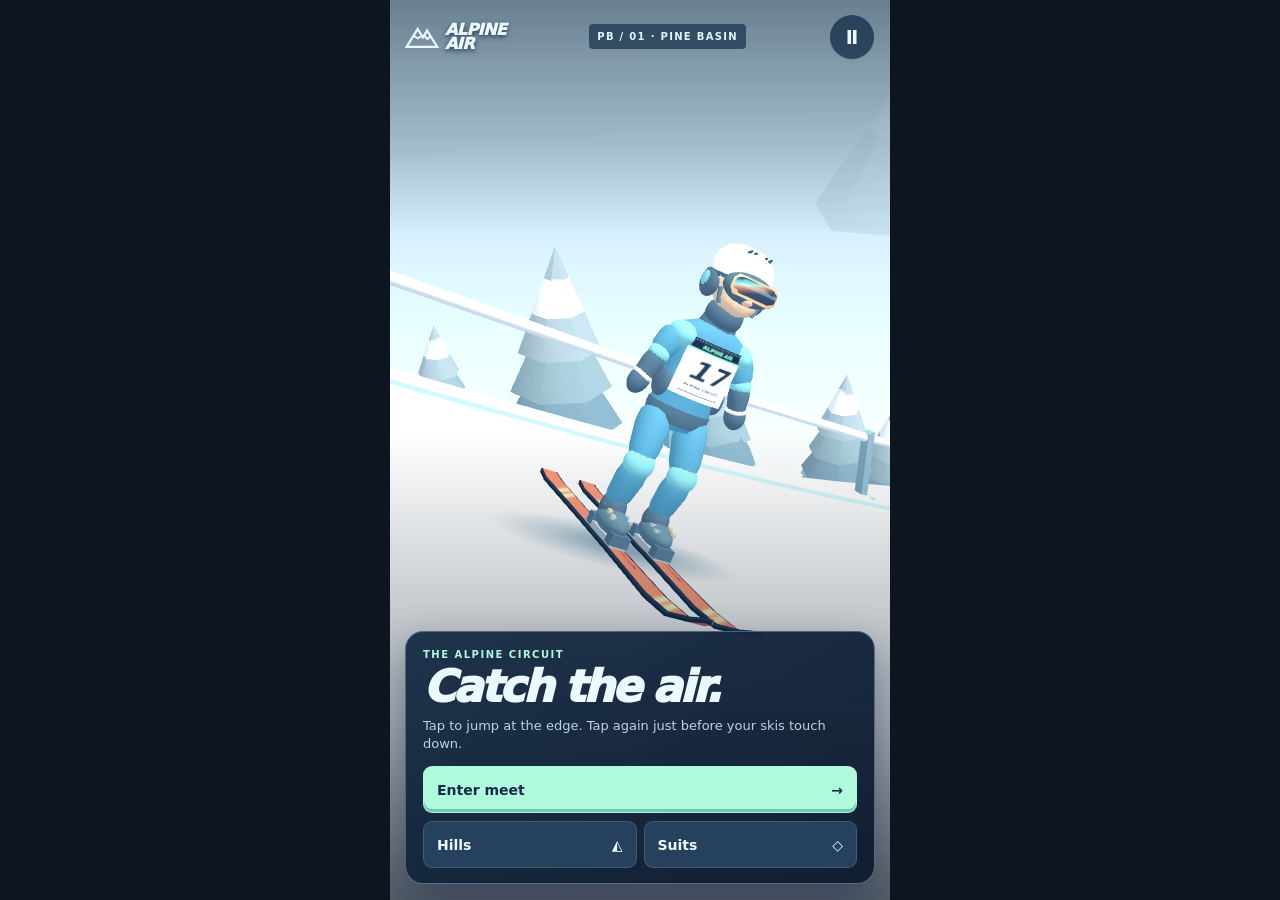
==== standalone.html @ c6e7fc0d "Refine skier mesh, grounded boot rig and powder effects" ====
<!doctype html>
<html lang="en"><head><meta charset="utf-8"><meta name="viewport" content="width=device-width,initial-scale=1,viewport-fit=cover"><meta name="theme-color" content="#101f32"><meta name="description" content="A pocket ski jumping tournament. Two taps, two jumps, three alpine hills."><title>Alpine Air</title><style>:root{color-scheme:dark;--ice:#ecfaff;--ink:#122640;--mint:#aff9dd;--sub:#a9c3d5;font:16px system-ui,sans-serif;background:#0c1520}*{box-sizing:border-box}[hidden]{display:none!important}html,body{margin:0;height:100%;overflow:hidden;overscroll-behavior:none}button{font:inherit;color:inherit;cursor:pointer;touch-action:manipulation;-webkit-tap-highlight-color:transparent}button:focus-visible{outline:2px solid #fff;outline-offset:3px}button:disabled{opacity:.48;cursor:default}#game{isolation:isolate;position:relative;height:100%;height:100dvh;max-width:500px;margin:auto;overflow:hidden;background:#adc9db;color:var(--ice);touch-action:none;--side:max(15px,env(safe-area-inset-left),env(safe-area-inset-right));--bottom:max(16px,env(safe-area-inset-bottom));--top:max(13px,env(safe-area-inset-top))}#stage,.vignette{position:absolute;inset:0}canvas{width:100%;height:100%;display:block}.vignette{background:linear-gradient(#10243782,transparent 26%,transparent 48%,#10243763 80%,#071526b0);pointer-events:none}header{position:absolute;z-index:3;top:var(--top);left:var(--side);right:var(--side);height:47px;display:flex;align-items:center;justify-content:space-between;gap:8px}.brand{display:flex;gap:6px;align-items:center;text-shadow:0 2px 5px #233d5a;font-weight:950;font-style:italic;line-height:.86;letter-spacing:-.035em}.brand svg{width:34px}.meet{font-size:10px;letter-spacing:.13em;text-transform:uppercase;font-weight:850;border-radius:4px;padding:7px 8px;background:#112944a9;color:#e0f4ff;white-space:nowrap}.round{border:1px solid #effaff60;background:#18324dcd;border-radius:100%;height:46px;width:46px;flex:none;font-size:19px;font-weight:850}
.panel{position:absolute;bottom:var(--bottom);left:var(--side);right:var(--side);z-index:2;background:linear-gradient(150deg,#182e48f5,#101d31fa);border:1px solid #c5ecff54;border-radius:18px;padding:17px 17px 15px;box-shadow:0 16px 42px #0b132b63;max-height:calc(100% - 75px);overflow:auto;overscroll-behavior:contain;touch-action:pan-y}.panel:empty{display:none}.panel small,.coach small,#hud small{display:block;font-size:10px;letter-spacing:.15em;font-weight:900;color:var(--mint);text-transform:uppercase}.panel h1,.panel h2{font-size:clamp(26px,8.3vw,44px);line-height:.95;letter-spacing:-.055em;font-weight:950;font-style:italic;margin:6px 0 9px}.panel p{font-size:13px;line-height:1.4;color:#bed3e4;margin:7px 0 13px}.primary,.secondary,.choice{display:flex;align-items:center;justify-content:space-between;gap:8px;width:100%;padding:0 13px;min-height:47px;border-radius:9px;font-size:14px;font-weight:900;border:1px solid transparent}.primary{background:var(--mint);color:#142b43;box-shadow:inset 0 -3px #73c8b1}.secondary,.choice{background:#26415d;color:#eefaff;border-color:#d9f6ff26}.row{display:flex;gap:7px;margin-top:8px}.row>*{flex:1}.choice{margin-top:6px}.muted{color:#b6cddb;font-size:11px;font-weight:750}.scores{display:grid;gap:5px;margin:9px 0 11px}.score{display:grid;grid-template-columns:1fr 1fr auto;align-items:center;gap:6px;padding:7px 9px;border-radius:7px;background:#263d55;font-size:12px}.score b:last-child{color:var(--mint);font-variant-numeric:tabular-nums}.score strong{font-size:14px}.medal{position:absolute;right:18px;top:16px;font-size:29px;color:#ffe39b}.panel .reward{font-size:11px;margin:7px 0 0}
#hud{position:absolute;z-index:1;left:var(--side);right:var(--side);top:calc(var(--top) + 57px);display:flex;justify-content:space-between;text-shadow:0 1px 4px #192e42}.wind{text-align:right}#hud strong{font-size:34px;line-height:1;letter-spacing:-.08em;font-style:italic}#hud sub{font-size:13px;vertical-align:baseline}#controls{position:absolute;bottom:var(--bottom);left:var(--side);right:var(--side);display:flex;align-items:end;gap:12px;z-index:2}.coach{flex:1;min-width:0;background:#132943ed;border:1px solid #b4e9ff57;border-radius:12px;padding:11px 10px;box-shadow:0 5px 25px #10203a55}.coach b{display:block;font-size:13px;margin:4px 0 9px}.track{position:relative;background:#6d8496;height:8px;border-radius:8px}.track #zone{position:absolute;top:0;bottom:0;background:#8bf5c9;border-radius:6px}.track i{height:14px;width:4px;position:absolute;top:-3px;background:white;border-radius:4px;box-shadow:0 1px 4px #0b2035;transform:translateX(-50%)}#tap{display:grid;justify-items:center;align-content:center;width:87px;height:87px;border-radius:50%;border:2px solid #e4fff5;background:#a9f7dc;color:#142b43;box-shadow:0 0 0 5px #12284280,inset 0 -5px #6abfae,0 8px 16px #14234350;font-size:11px;font-weight:950;letter-spacing:.1em;flex:none}#tap svg{width:29px;height:29px}#tap.landing svg{transform:rotate(180deg)}#tap:active{transform:scale(.94)}#tap.hot{box-shadow:0 0 0 6px #b9ffe173,0 0 20px #c2ffe9,inset 0 -5px #6abfae}#toast{position:absolute;top:26%;left:50%;transform:translateX(-50%);white-space:nowrap;z-index:2;padding:8px 13px;border-radius:5px;background:#142944;color:#f3fff8;border-left:4px solid var(--mint);font-size:12px;font-weight:950;letter-spacing:.1em;pointer-events:none;box-shadow:0 6px 16px #19324d58}#toast:empty{display:none}.rotate{display:none}.rotate strong{font-size:17px}
@media(max-width:350px),(max-height:650px){.panel{padding:12px}.panel p{margin:6px 0 9px}.panel h1,.panel h2{font-size:30px}.primary,.secondary,.choice{min-height:44px}#tap{width:72px;height:72px}.coach{padding:8px}.coach b{margin:3px 0 6px}}@media(orientation:landscape) and (max-height:540px){.rotate{display:grid;place-content:center;text-align:center;position:absolute;inset:0;z-index:6;background:#132944;font-size:38px}}
header .meet{min-width:0;overflow:hidden;text-overflow:ellipsis}
@media(max-width:360px){header{gap:6px}.brand{font-size:14px;gap:4px}.brand svg{width:28px}.meet{font-size:9px;letter-spacing:.055em;padding:7px 6px}}
</style></head>
<body><main id="game" aria-label="Alpine Air">
<div id="stage" aria-hidden="true"></div><div class="vignette"></div>
<header><div class="brand"><svg viewBox="0 0 40 32" aria-hidden="true"><path d="M2 28 15 7l6 10 5-8 12 19H2Z" fill="none" stroke="currentColor" stroke-width="2.6"/><path d="m10 15 5 3 5-3m3 0 3 4 4-3" fill="none" stroke="currentColor" stroke-width="2.3"/></svg><span>ALPINE<br>AIR</span></div><div class="meet" id="meet"></div><button class="round" id="menu" aria-label="Open menu">Ⅱ</button></header>
<div id="hud" hidden><div><small id="jump"></small><strong id="meters">0 <sub>m</sub></strong></div><div class="wind"><small>CROSSWIND</small><b id="wind"></b></div></div>
<div id="toast" aria-live="polite"></div>
<section class="panel" id="panel" aria-live="polite"></section>
<div id="controls" hidden><div class="coach"><small id="step">01 / TAKEOFF</small><b id="hint">Watch the stripe.</b><div class="track"><div id="zone"></div><i id="needle"></i></div></div><button id="tap" aria-label="Take off"><svg viewBox="0 0 32 32" aria-hidden="true"><path d="m7 21 9-10 9 10M16 11v14" fill="none" stroke="currentColor" stroke-width="2.6" stroke-linecap="round" stroke-linejoin="round"/></svg><span>JUMP</span></button></div>
<div class="rotate">↻<br><strong>Turn your phone upright</strong></div>
</main><script>/**
 * @license
 * Copyright 2010-2022 Three.js Authors
 * SPDX-License-Identifier: MIT
 */
!function(t,e){"object"==typeof exports&&"undefined"!=typeof module?e(exports):"function"==typeof define&&define.amd?define(["exports"],e):e((t="undefined"!=typeof globalThis?globalThis:t||self).THREE={})}(this,(function(t){"use strict";const e="147",i=100,n=300,r=301,s=302,a=303,o=304,l=306,c=1e3,h=1001,u=1002,d=1003,p=1004,m=1005,f=1006,g=1007,v=1008,x=1009,_=1012,y=1014,M=1015,b=1016,S=1020,w=1023,T=1026,A=1027,E=33776,C=33777,L=33778,R=33779,P=35840,I=35841,D=35842,N=35843,O=37492,z=37496,U=37808,B=37809,F=37810,k=37811,G=37812,V=37813,H=37814,W=37815,j=37816,q=37817,X=37818,Y=37819,Z=37820,J=37821,K=36492,$=2300,Q=2301,tt=2302,et=2400,it=2401,nt=2402,rt=2500,st=2501,at=3e3,ot=3001,lt="srgb",ct="srgb-linear",ht=7680,ut=35044,dt="300 es",pt=1035;class mt{addEventListener(t,e){void 0===this._listeners&&(this._listeners={});const i=this._listeners;void 0===i[t]&&(i[t]=[]),-1===i[t].indexOf(e)&&i[t].push(e)}hasEventListener(t,e){if(void 0===this._listeners)return!1;const i=this._listeners;return void 0!==i[t]&&-1!==i[t].indexOf(e)}removeEventListener(t,e){if(void 0===this._listeners)return;const i=this._listeners[t];if(void 0!==i){const t=i.indexOf(e);-1!==t&&i.splice(t,1)}}dispatchEvent(t){if(void 0===this._listeners)return;const e=this._listeners[t.type];if(void 0!==e){t.target=this;const i=e.slice(0);for(let e=0,n=i.length;e<n;e++)i[e].call(this,t);t.target=null}}}const ft=["00","01","02","03","04","05","06","07","08","09","0a","0b","0c","0d","0e","0f","10","11","12","13","14","15","16","17","18","19","1a","1b","1c","1d","1e","1f","20","21","22","23","24","25","26","27","28","29","2a","2b","2c","2d","2e","2f","30","31","32","33","34","35","36","37","38","39","3a","3b","3c","3d","3e","3f","40","41","42","43","44","45","46","47","48","49","4a","4b","4c","4d","4e","4f","50","51","52","53","54","55","56","57","58","59","5a","5b","5c","5d","5e","5f","60","61","62","63","64","65","66","67","68","69","6a","6b","6c","6d","6e","6f","70","71","72","73","74","75","76","77","78","79","7a","7b","7c","7d","7e","7f","80","81","82","83","84","85","86","87","88","89","8a","8b","8c","8d","8e","8f","90","91","92","93","94","95","96","97","98","99","9a","9b","9c","9d","9e","9f","a0","a1","a2","a3","a4","a5","a6","a7","a8","a9","aa","ab","ac","ad","ae","af","b0","b1","b2","b3","b4","b5","b6","b7","b8","b9","ba","bb","bc","bd","be","bf","c0","c1","c2","c3","c4","c5","c6","c7","c8","c9","ca","cb","cc","cd","ce","cf","d0","d1","d2","d3","d4","d5","d6","d7","d8","d9","da","db","dc","dd","de","df","e0","e1","e2","e3","e4","e5","e6","e7","e8","e9","ea","eb","ec","ed","ee","ef","f0","f1","f2","f3","f4","f5","f6","f7","f8","f9","fa","fb","fc","fd","fe","ff"];let gt=1234567;const vt=Math.PI/180,xt=180/Math.PI;function _t(){const t=4294967295*Math.random()|0,e=4294967295*Math.random()|0,i=4294967295*Math.random()|0,n=4294967295*Math.random()|0;return(ft[255&t]+ft[t>>8&255]+ft[t>>16&255]+ft[t>>24&255]+"-"+ft[255&e]+ft[e>>8&255]+"-"+ft[e>>16&15|64]+ft[e>>24&255]+"-"+ft[63&i|128]+ft[i>>8&255]+"-"+ft[i>>16&255]+ft[i>>24&255]+ft[255&n]+ft[n>>8&255]+ft[n>>16&255]+ft[n>>24&255]).toLowerCase()}function yt(t,e,i){return Math.max(e,Math.min(i,t))}function Mt(t,e){return(t%e+e)%e}function bt(t,e,i){return(1-i)*t+i*e}function St(t){return 0==(t&t-1)&&0!==t}function wt(t){return Math.pow(2,Math.ceil(Math.log(t)/Math.LN2))}function Tt(t){return Math.pow(2,Math.floor(Math.log(t)/Math.LN2))}function At(t,e){switch(e.constructor){case Float32Array:return t;case Uint16Array:return t/65535;case Uint8Array:return t/255;case Int16Array:return Math.max(t/32767,-1);case Int8Array:return Math.max(t/127,-1);default:throw new Error("Invalid component type.")}}function Et(t,e){switch(e.constructor){case Float32Array:return t;case Uint16Array:return Math.round(65535*t);case Uint8Array:return Math.round(255*t);case Int16Array:return Math.round(32767*t);case Int8Array:return Math.round(127*t);default:throw new Error("Invalid component type.")}}var Ct=Object.freeze({__proto__:null,DEG2RAD:vt,RAD2DEG:xt,generateUUID:_t,clamp:yt,euclideanModulo:Mt,mapLinear:function(t,e,i,n,r){return n+(t-e)*(r-n)/(i-e)},inverseLerp:function(t,e,i){return t!==e?(i-t)/(e-t):0},lerp:bt,damp:function(t,e,i,n){return bt(t,e,1-Math.exp(-i*n))},pingpong:function(t,e=1){return e-Math.abs(Mt(t,2*e)-e)},smoothstep:function(t,e,i){return t<=e?0:t>=i?1:(t=(t-e)/(i-e))*t*(3-2*t)},smootherstep:function(t,e,i){return t<=e?0:t>=i?1:(t=(t-e)/(i-e))*t*t*(t*(6*t-15)+10)},randInt:function(t,e){return t+Math.floor(Math.random()*(e-t+1))},randFloat:function(t,e){return t+Math.random()*(e-t)},randFloatSpread:function(t){return t*(.5-Math.random())},seededRandom:function(t){void 0!==t&&(gt=t);let e=gt+=1831565813;return e=Math.imul(e^e>>>15,1|e),e^=e+Math.imul(e^e>>>7,61|e),((e^e>>>14)>>>0)/4294967296},degToRad:function(t){return t*vt},radToDeg:function(t){return t*xt},isPowerOfTwo:St,ceilPowerOfTwo:wt,floorPowerOfTwo:Tt,setQuaternionFromProperEuler:function(t,e,i,n,r){const s=Math.cos,a=Math.sin,o=s(i/2),l=a(i/2),c=s((e+n)/2),h=a((e+n)/2),u=s((e-n)/2),d=a((e-n)/2),p=s((n-e)/2),m=a((n-e)/2);switch(r){case"XYX":t.set(o*h,l*u,l*d,o*c);break;case"YZY":t.set(l*d,o*h,l*u,o*c);break;case"ZXZ":t.set(l*u,l*d,o*h,o*c);break;case"XZX":t.set(o*h,l*m,l*p,o*c);break;case"YXY":t.set(l*p,o*h,l*m,o*c);break;case"ZYZ":t.set(l*m,l*p,o*h,o*c);break;default:console.warn("THREE.MathUtils: .setQuaternionFromProperEuler() encountered an unknown order: "+r)}},normalize:Et,denormalize:At});class Lt{constructor(t=0,e=0){Lt.prototype.isVector2=!0,this.x=t,this.y=e}get width(){return this.x}set width(t){this.x=t}get height(){return this.y}set height(t){this.y=t}set(t,e){return this.x=t,this.y=e,this}setScalar(t){return this.x=t,this.y=t,this}setX(t){return this.x=t,this}setY(t){return this.y=t,this}setComponent(t,e){switch(t){case 0:this.x=e;break;case 1:this.y=e;break;default:throw new Error("index is out of range: "+t)}return this}getComponent(t){switch(t){case 0:return this.x;case 1:return this.y;default:throw new Error("index is out of range: "+t)}}clone(){return new this.constructor(this.x,this.y)}copy(t){return this.x=t.x,this.y=t.y,this}add(t){return this.x+=t.x,this.y+=t.y,this}addScalar(t){return this.x+=t,this.y+=t,this}addVectors(t,e){return this.x=t.x+e.x,this.y=t.y+e.y,this}addScaledVector(t,e){return this.x+=t.x*e,this.y+=t.y*e,this}sub(t){return this.x-=t.x,this.y-=t.y,this}subScalar(t){return this.x-=t,this.y-=t,this}subVectors(t,e){return this.x=t.x-e.x,this.y=t.y-e.y,this}multiply(t){return this.x*=t.x,this.y*=t.y,this}multiplyScalar(t){return this.x*=t,this.y*=t,this}divide(t){return this.x/=t.x,this.y/=t.y,this}divideScalar(t){return this.multiplyScalar(1/t)}applyMatrix3(t){const e=this.x,i=this.y,n=t.elements;return this.x=n[0]*e+n[3]*i+n[6],this.y=n[1]*e+n[4]*i+n[7],this}min(t){return this.x=Math.min(this.x,t.x),this.y=Math.min(this.y,t.y),this}max(t){return this.x=Math.max(this.x,t.x),this.y=Math.max(this.y,t.y),this}clamp(t,e){return this.x=Math.max(t.x,Math.min(e.x,this.x)),this.y=Math.max(t.y,Math.min(e.y,this.y)),this}clampScalar(t,e){return this.x=Math.max(t,Math.min(e,this.x)),this.y=Math.max(t,Math.min(e,this.y)),this}clampLength(t,e){const i=this.length();return this.divideScalar(i||1).multiplyScalar(Math.max(t,Math.min(e,i)))}floor(){return this.x=Math.floor(this.x),this.y=Math.floor(this.y),this}ceil(){return this.x=Math.ceil(this.x),this.y=Math.ceil(this.y),this}round(){return this.x=Math.round(this.x),this.y=Math.round(this.y),this}roundToZero(){return this.x=this.x<0?Math.ceil(this.x):Math.floor(this.x),this.y=this.y<0?Math.ceil(this.y):Math.floor(this.y),this}negate(){return this.x=-this.x,this.y=-this.y,this}dot(t){return this.x*t.x+this.y*t.y}cross(t){return this.x*t.y-this.y*t.x}lengthSq(){return this.x*this.x+this.y*this.y}length(){return Math.sqrt(this.x*this.x+this.y*this.y)}manhattanLength(){return Math.abs(this.x)+Math.abs(this.y)}normalize(){return this.divideScalar(this.length()||1)}angle(){return Math.atan2(-this.y,-this.x)+Math.PI}distanceTo(t){return Math.sqrt(this.distanceToSquared(t))}distanceToSquared(t){const e=this.x-t.x,i=this.y-t.y;return e*e+i*i}manhattanDistanceTo(t){return Math.abs(this.x-t.x)+Math.abs(this.y-t.y)}setLength(t){return this.normalize().multiplyScalar(t)}lerp(t,e){return this.x+=(t.x-this.x)*e,this.y+=(t.y-this.y)*e,this}lerpVectors(t,e,i){return this.x=t.x+(e.x-t.x)*i,this.y=t.y+(e.y-t.y)*i,this}equals(t){return t.x===this.x&&t.y===this.y}fromArray(t,e=0){return this.x=t[e],this.y=t[e+1],this}toArray(t=[],e=0){return t[e]=this.x,t[e+1]=this.y,t}fromBufferAttribute(t,e){return this.x=t.getX(e),this.y=t.getY(e),this}rotateAround(t,e){const i=Math.cos(e),n=Math.sin(e),r=this.x-t.x,s=this.y-t.y;return this.x=r*i-s*n+t.x,this.y=r*n+s*i+t.y,this}random(){return this.x=Math.random(),this.y=Math.random(),this}*[Symbol.iterator](){yield this.x,yield this.y}}class Rt{constructor(){Rt.prototype.isMatrix3=!0,this.elements=[1,0,0,0,1,0,0,0,1]}set(t,e,i,n,r,s,a,o,l){const c=this.elements;return c[0]=t,c[1]=n,c[2]=a,c[3]=e,c[4]=r,c[5]=o,c[6]=i,c[7]=s,c[8]=l,this}identity(){return this.set(1,0,0,0,1,0,0,0,1),this}copy(t){const e=this.elements,i=t.elements;return e[0]=i[0],e[1]=i[1],e[2]=i[2],e[3]=i[3],e[4]=i[4],e[5]=i[5],e[6]=i[6],e[7]=i[7],e[8]=i[8],this}extractBasis(t,e,i){return t.setFromMatrix3Column(this,0),e.setFromMatrix3Column(this,1),i.setFromMatrix3Column(this,2),this}setFromMatrix4(t){const e=t.elements;return this.set(e[0],e[4],e[8],e[1],e[5],e[9],e[2],e[6],e[10]),this}multiply(t){return this.multiplyMatrices(this,t)}premultiply(t){return this.multiplyMatrices(t,this)}multiplyMatrices(t,e){const i=t.elements,n=e.elements,r=this.elements,s=i[0],a=i[3],o=i[6],l=i[1],c=i[4],h=i[7],u=i[2],d=i[5],p=i[8],m=n[0],f=n[3],g=n[6],v=n[1],x=n[4],_=n[7],y=n[2],M=n[5],b=n[8];return r[0]=s*m+a*v+o*y,r[3]=s*f+a*x+o*M,r[6]=s*g+a*_+o*b,r[1]=l*m+c*v+h*y,r[4]=l*f+c*x+h*M,r[7]=l*g+c*_+h*b,r[2]=u*m+d*v+p*y,r[5]=u*f+d*x+p*M,r[8]=u*g+d*_+p*b,this}multiplyScalar(t){const e=this.elements;return e[0]*=t,e[3]*=t,e[6]*=t,e[1]*=t,e[4]*=t,e[7]*=t,e[2]*=t,e[5]*=t,e[8]*=t,this}determinant(){const t=this.elements,e=t[0],i=t[1],n=t[2],r=t[3],s=t[4],a=t[5],o=t[6],l=t[7],c=t[8];return e*s*c-e*a*l-i*r*c+i*a*o+n*r*l-n*s*o}invert(){const t=this.elements,e=t[0],i=t[1],n=t[2],r=t[3],s=t[4],a=t[5],o=t[6],l=t[7],c=t[8],h=c*s-a*l,u=a*o-c*r,d=l*r-s*o,p=e*h+i*u+n*d;if(0===p)return this.set(0,0,0,0,0,0,0,0,0);const m=1/p;return t[0]=h*m,t[1]=(n*l-c*i)*m,t[2]=(a*i-n*s)*m,t[3]=u*m,t[4]=(c*e-n*o)*m,t[5]=(n*r-a*e)*m,t[6]=d*m,t[7]=(i*o-l*e)*m,t[8]=(s*e-i*r)*m,this}transpose(){let t;const e=this.elements;return t=e[1],e[1]=e[3],e[3]=t,t=e[2],e[2]=e[6],e[6]=t,t=e[5],e[5]=e[7],e[7]=t,this}getNormalMatrix(t){return this.setFromMatrix4(t).invert().transpose()}transposeIntoArray(t){const e=this.elements;return t[0]=e[0],t[1]=e[3],t[2]=e[6],t[3]=e[1],t[4]=e[4],t[5]=e[7],t[6]=e[2],t[7]=e[5],t[8]=e[8],this}setUvTransform(t,e,i,n,r,s,a){const o=Math.cos(r),l=Math.sin(r);return this.set(i*o,i*l,-i*(o*s+l*a)+s+t,-n*l,n*o,-n*(-l*s+o*a)+a+e,0,0,1),this}scale(t,e){return this.premultiply(Pt.makeScale(t,e)),this}rotate(t){return this.premultiply(Pt.makeRotation(-t)),this}translate(t,e){return this.premultiply(Pt.makeTranslation(t,e)),this}makeTranslation(t,e){return this.set(1,0,t,0,1,e,0,0,1),this}makeRotation(t){const e=Math.cos(t),i=Math.sin(t);return this.set(e,-i,0,i,e,0,0,0,1),this}makeScale(t,e){return this.set(t,0,0,0,e,0,0,0,1),this}equals(t){const e=this.elements,i=t.elements;for(let t=0;t<9;t++)if(e[t]!==i[t])return!1;return!0}fromArray(t,e=0){for(let i=0;i<9;i++)this.elements[i]=t[i+e];return this}toArray(t=[],e=0){const i=this.elements;return t[e]=i[0],t[e+1]=i[1],t[e+2]=i[2],t[e+3]=i[3],t[e+4]=i[4],t[e+5]=i[5],t[e+6]=i[6],t[e+7]=i[7],t[e+8]=i[8],t}clone(){return(new this.constructor).fromArray(this.elements)}}const Pt=new Rt;function It(t){for(let e=t.length-1;e>=0;--e)if(t[e]>=65535)return!0;return!1}const Dt={Int8Array:Int8Array,Uint8Array:Uint8Array,Uint8ClampedArray:Uint8ClampedArray,Int16Array:Int16Array,Uint16Array:Uint16Array,Int32Array:Int32Array,Uint32Array:Uint32Array,Float32Array:Float32Array,Float64Array:Float64Array};function Nt(t,e){return new Dt[t](e)}function Ot(t){return document.createElementNS("http://www.w3.org/1999/xhtml",t)}function zt(t){return t<.04045?.0773993808*t:Math.pow(.9478672986*t+.0521327014,2.4)}function Ut(t){return t<.0031308?12.92*t:1.055*Math.pow(t,.41666)-.055}const Bt={[lt]:{[ct]:zt},[ct]:{[lt]:Ut}},Ft={legacyMode:!0,get workingColorSpace(){return ct},set workingColorSpace(t){console.warn("THREE.ColorManagement: .workingColorSpace is readonly.")},convert:function(t,e,i){if(this.legacyMode||e===i||!e||!i)return t;if(Bt[e]&&void 0!==Bt[e][i]){const n=Bt[e][i];return t.r=n(t.r),t.g=n(t.g),t.b=n(t.b),t}throw new Error("Unsupported color space conversion.")},fromWorkingColorSpace:function(t,e){return this.convert(t,this.workingColorSpace,e)},toWorkingColorSpace:function(t,e){return this.convert(t,e,this.workingColorSpace)}},kt={aliceblue:15792383,antiquewhite:16444375,aqua:65535,aquamarine:8388564,azure:15794175,beige:16119260,bisque:16770244,black:0,blanchedalmond:16772045,blue:255,blueviolet:9055202,brown:10824234,burlywood:14596231,cadetblue:6266528,chartreuse:8388352,chocolate:13789470,coral:16744272,cornflowerblue:6591981,cornsilk:16775388,crimson:14423100,cyan:65535,darkblue:139,darkcyan:35723,darkgoldenrod:12092939,darkgray:11119017,darkgreen:25600,darkgrey:11119017,darkkhaki:12433259,darkmagenta:9109643,darkolivegreen:5597999,darkorange:16747520,darkorchid:10040012,darkred:9109504,darksalmon:15308410,darkseagreen:9419919,darkslateblue:4734347,darkslategray:3100495,darkslategrey:3100495,darkturquoise:52945,darkviolet:9699539,deeppink:16716947,deepskyblue:49151,dimgray:6908265,dimgrey:6908265,dodgerblue:2003199,firebrick:11674146,floralwhite:16775920,forestgreen:2263842,fuchsia:16711935,gainsboro:14474460,ghostwhite:16316671,gold:16766720,goldenrod:14329120,gray:8421504,green:32768,greenyellow:11403055,grey:8421504,honeydew:15794160,hotpink:16738740,indianred:13458524,indigo:4915330,ivory:16777200,khaki:15787660,lavender:15132410,lavenderblush:16773365,lawngreen:8190976,lemonchiffon:16775885,lightblue:11393254,lightcoral:15761536,lightcyan:14745599,lightgoldenrodyellow:16448210,lightgray:13882323,lightgreen:9498256,lightgrey:13882323,lightpink:16758465,lightsalmon:16752762,lightseagreen:2142890,lightskyblue:8900346,lightslategray:7833753,lightslategrey:7833753,lightsteelblue:11584734,lightyellow:16777184,lime:65280,limegreen:3329330,linen:16445670,magenta:16711935,maroon:8388608,mediumaquamarine:6737322,mediumblue:205,mediumorchid:12211667,mediumpurple:9662683,mediumseagreen:3978097,mediumslateblue:8087790,mediumspringgreen:64154,mediumturquoise:4772300,mediumvioletred:13047173,midnightblue:1644912,mintcream:16121850,mistyrose:16770273,moccasin:16770229,navajowhite:16768685,navy:128,oldlace:16643558,olive:8421376,olivedrab:7048739,orange:16753920,orangered:16729344,orchid:14315734,palegoldenrod:15657130,palegreen:10025880,paleturquoise:11529966,palevioletred:14381203,papayawhip:16773077,peachpuff:16767673,peru:13468991,pink:16761035,plum:14524637,powderblue:11591910,purple:8388736,rebeccapurple:6697881,red:16711680,rosybrown:12357519,royalblue:4286945,saddlebrown:9127187,salmon:16416882,sandybrown:16032864,seagreen:3050327,seashell:16774638,sienna:10506797,silver:12632256,skyblue:8900331,slateblue:6970061,slategray:7372944,slategrey:7372944,snow:16775930,springgreen:65407,steelblue:4620980,tan:13808780,teal:32896,thistle:14204888,tomato:16737095,turquoise:4251856,violet:15631086,wheat:16113331,white:16777215,whitesmoke:16119285,yellow:16776960,yellowgreen:10145074},Gt={r:0,g:0,b:0},Vt={h:0,s:0,l:0},Ht={h:0,s:0,l:0};function Wt(t,e,i){return i<0&&(i+=1),i>1&&(i-=1),i<1/6?t+6*(e-t)*i:i<.5?e:i<2/3?t+6*(e-t)*(2/3-i):t}function jt(t,e){return e.r=t.r,e.g=t.g,e.b=t.b,e}class qt{constructor(t,e,i){return this.isColor=!0,this.r=1,this.g=1,this.b=1,void 0===e&&void 0===i?this.set(t):this.setRGB(t,e,i)}set(t){return t&&t.isColor?this.copy(t):"number"==typeof t?this.setHex(t):"string"==typeof t&&this.setStyle(t),this}setScalar(t){return this.r=t,this.g=t,this.b=t,this}setHex(t,e="srgb"){return t=Math.floor(t),this.r=(t>>16&255)/255,this.g=(t>>8&255)/255,this.b=(255&t)/255,Ft.toWorkingColorSpace(this,e),this}setRGB(t,e,i,n=Ft.workingColorSpace){return this.r=t,this.g=e,this.b=i,Ft.toWorkingColorSpace(this,n),this}setHSL(t,e,i,n=Ft.workingColorSpace){if(t=Mt(t,1),e=yt(e,0,1),i=yt(i,0,1),0===e)this.r=this.g=this.b=i;else{const n=i<=.5?i*(1+e):i+e-i*e,r=2*i-n;this.r=Wt(r,n,t+1/3),this.g=Wt(r,n,t),this.b=Wt(r,n,t-1/3)}return Ft.toWorkingColorSpace(this,n),this}setStyle(t,e="srgb"){function i(e){void 0!==e&&parseFloat(e)<1&&console.warn("THREE.Color: Alpha component of "+t+" will be ignored.")}let n;if(n=/^((?:rgb|hsl)a?)\(([^\)]*)\)/.exec(t)){let t;const r=n[1],s=n[2];switch(r){case"rgb":case"rgba":if(t=/^\s*(\d+)\s*,\s*(\d+)\s*,\s*(\d+)\s*(?:,\s*(\d*\.?\d+)\s*)?$/.exec(s))return this.r=Math.min(255,parseInt(t[1],10))/255,this.g=Math.min(255,parseInt(t[2],10))/255,this.b=Math.min(255,parseInt(t[3],10))/255,Ft.toWorkingColorSpace(this,e),i(t[4]),this;if(t=/^\s*(\d+)\%\s*,\s*(\d+)\%\s*,\s*(\d+)\%\s*(?:,\s*(\d*\.?\d+)\s*)?$/.exec(s))return this.r=Math.min(100,parseInt(t[1],10))/100,this.g=Math.min(100,parseInt(t[2],10))/100,this.b=Math.min(100,parseInt(t[3],10))/100,Ft.toWorkingColorSpace(this,e),i(t[4]),this;break;case"hsl":case"hsla":if(t=/^\s*(\d*\.?\d+)\s*,\s*(\d*\.?\d+)\%\s*,\s*(\d*\.?\d+)\%\s*(?:,\s*(\d*\.?\d+)\s*)?$/.exec(s)){const n=parseFloat(t[1])/360,r=parseFloat(t[2])/100,s=parseFloat(t[3])/100;return i(t[4]),this.setHSL(n,r,s,e)}}}else if(n=/^\#([A-Fa-f\d]+)$/.exec(t)){const t=n[1],i=t.length;if(3===i)return this.r=parseInt(t.charAt(0)+t.charAt(0),16)/255,this.g=parseInt(t.charAt(1)+t.charAt(1),16)/255,this.b=parseInt(t.charAt(2)+t.charAt(2),16)/255,Ft.toWorkingColorSpace(this,e),this;if(6===i)return this.r=parseInt(t.charAt(0)+t.charAt(1),16)/255,this.g=parseInt(t.charAt(2)+t.charAt(3),16)/255,this.b=parseInt(t.charAt(4)+t.charAt(5),16)/255,Ft.toWorkingColorSpace(this,e),this}return t&&t.length>0?this.setColorName(t,e):this}setColorName(t,e="srgb"){const i=kt[t.toLowerCase()];return void 0!==i?this.setHex(i,e):console.warn("THREE.Color: Unknown color "+t),this}clone(){return new this.constructor(this.r,this.g,this.b)}copy(t){return this.r=t.r,this.g=t.g,this.b=t.b,this}copySRGBToLinear(t){return this.r=zt(t.r),this.g=zt(t.g),this.b=zt(t.b),this}copyLinearToSRGB(t){return this.r=Ut(t.r),this.g=Ut(t.g),this.b=Ut(t.b),this}convertSRGBToLinear(){return this.copySRGBToLinear(this),this}convertLinearToSRGB(){return this.copyLinearToSRGB(this),this}getHex(t="srgb"){return Ft.fromWorkingColorSpace(jt(this,Gt),t),yt(255*Gt.r,0,255)<<16^yt(255*Gt.g,0,255)<<8^yt(255*Gt.b,0,255)<<0}getHexString(t="srgb"){return("000000"+this.getHex(t).toString(16)).slice(-6)}getHSL(t,e=Ft.workingColorSpace){Ft.fromWorkingColorSpace(jt(this,Gt),e);const i=Gt.r,n=Gt.g,r=Gt.b,s=Math.max(i,n,r),a=Math.min(i,n,r);let o,l;const c=(a+s)/2;if(a===s)o=0,l=0;else{const t=s-a;switch(l=c<=.5?t/(s+a):t/(2-s-a),s){case i:o=(n-r)/t+(n<r?6:0);break;case n:o=(r-i)/t+2;break;case r:o=(i-n)/t+4}o/=6}return t.h=o,t.s=l,t.l=c,t}getRGB(t,e=Ft.workingColorSpace){return Ft.fromWorkingColorSpace(jt(this,Gt),e),t.r=Gt.r,t.g=Gt.g,t.b=Gt.b,t}getStyle(t="srgb"){return Ft.fromWorkingColorSpace(jt(this,Gt),t),t!==lt?`color(${t} ${Gt.r} ${Gt.g} ${Gt.b})`:`rgb(${255*Gt.r|0},${255*Gt.g|0},${255*Gt.b|0})`}offsetHSL(t,e,i){return this.getHSL(Vt),Vt.h+=t,Vt.s+=e,Vt.l+=i,this.setHSL(Vt.h,Vt.s,Vt.l),this}add(t){return this.r+=t.r,this.g+=t.g,this.b+=t.b,this}addColors(t,e){return this.r=t.r+e.r,this.g=t.g+e.g,this.b=t.b+e.b,this}addScalar(t){return this.r+=t,this.g+=t,this.b+=t,this}sub(t){return this.r=Math.max(0,this.r-t.r),this.g=Math.max(0,this.g-t.g),this.b=Math.max(0,this.b-t.b),this}multiply(t){return this.r*=t.r,this.g*=t.g,this.b*=t.b,this}multiplyScalar(t){return this.r*=t,this.g*=t,this.b*=t,this}lerp(t,e){return this.r+=(t.r-this.r)*e,this.g+=(t.g-this.g)*e,this.b+=(t.b-this.b)*e,this}lerpColors(t,e,i){return this.r=t.r+(e.r-t.r)*i,this.g=t.g+(e.g-t.g)*i,this.b=t.b+(e.b-t.b)*i,this}lerpHSL(t,e){this.getHSL(Vt),t.getHSL(Ht);const i=bt(Vt.h,Ht.h,e),n=bt(Vt.s,Ht.s,e),r=bt(Vt.l,Ht.l,e);return this.setHSL(i,n,r),this}equals(t){return t.r===this.r&&t.g===this.g&&t.b===this.b}fromArray(t,e=0){return this.r=t[e],this.g=t[e+1],this.b=t[e+2],this}toArray(t=[],e=0){return t[e]=this.r,t[e+1]=this.g,t[e+2]=this.b,t}fromBufferAttribute(t,e){return this.r=t.getX(e),this.g=t.getY(e),this.b=t.getZ(e),this}toJSON(){return this.getHex()}*[Symbol.iterator](){yield this.r,yield this.g,yield this.b}}let Xt;qt.NAMES=kt;class Yt{static getDataURL(t){if(/^data:/i.test(t.src))return t.src;if("undefined"==typeof HTMLCanvasElement)return t.src;let e;if(t instanceof HTMLCanvasElement)e=t;else{void 0===Xt&&(Xt=Ot("canvas")),Xt.width=t.width,Xt.height=t.height;const i=Xt.getContext("2d");t instanceof ImageData?i.putImageData(t,0,0):i.drawImage(t,0,0,t.width,t.height),e=Xt}return e.width>2048||e.height>2048?(console.warn("THREE.ImageUtils.getDataURL: Image converted to jpg for performance reasons",t),e.toDataURL("image/jpeg",.6)):e.toDataURL("image/png")}static sRGBToLinear(t){if("undefined"!=typeof HTMLImageElement&&t instanceof HTMLImageElement||"undefined"!=typeof HTMLCanvasElement&&t instanceof HTMLCanvasElement||"undefined"!=typeof ImageBitmap&&t instanceof ImageBitmap){const e=Ot("canvas");e.width=t.width,e.height=t.height;const i=e.getContext("2d");i.drawImage(t,0,0,t.width,t.height);const n=i.getImageData(0,0,t.width,t.height),r=n.data;for(let t=0;t<r.length;t++)r[t]=255*zt(r[t]/255);return i.putImageData(n,0,0),e}if(t.data){const e=t.data.slice(0);for(let t=0;t<e.length;t++)e instanceof Uint8Array||e instanceof Uint8ClampedArray?e[t]=Math.floor(255*zt(e[t]/255)):e[t]=zt(e[t]);return{data:e,width:t.width,height:t.height}}return console.warn("THREE.ImageUtils.sRGBToLinear(): Unsupported image type. No color space conversion applied."),t}}class Zt{constructor(t=null){this.isSource=!0,this.uuid=_t(),this.data=t,this.version=0}set needsUpdate(t){!0===t&&this.version++}toJSON(t){const e=void 0===t||"string"==typeof t;if(!e&&void 0!==t.images[this.uuid])return t.images[this.uuid];const i={uuid:this.uuid,url:""},n=this.data;if(null!==n){let t;if(Array.isArray(n)){t=[];for(let e=0,i=n.length;e<i;e++)n[e].isDataTexture?t.push(Jt(n[e].image)):t.push(Jt(n[e]))}else t=Jt(n);i.url=t}return e||(t.images[this.uuid]=i),i}}function Jt(t){return"undefined"!=typeof HTMLImageElement&&t instanceof HTMLImageElement||"undefined"!=typeof HTMLCanvasElement&&t instanceof HTMLCanvasElement||"undefined"!=typeof ImageBitmap&&t instanceof ImageBitmap?Yt.getDataURL(t):t.data?{data:Array.from(t.data),width:t.width,height:t.height,type:t.data.constructor.name}:(console.warn("THREE.Texture: Unable to serialize Texture."),{})}let Kt=0;class $t extends mt{constructor(t=$t.DEFAULT_IMAGE,e=$t.DEFAULT_MAPPING,i=1001,n=1001,r=1006,s=1008,a=1023,o=1009,l=$t.DEFAULT_ANISOTROPY,c=3e3){super(),this.isTexture=!0,Object.defineProperty(this,"id",{value:Kt++}),this.uuid=_t(),this.name="",this.source=new Zt(t),this.mipmaps=[],this.mapping=e,this.wrapS=i,this.wrapT=n,this.magFilter=r,this.minFilter=s,this.anisotropy=l,this.format=a,this.internalFormat=null,this.type=o,this.offset=new Lt(0,0),this.repeat=new Lt(1,1),this.center=new Lt(0,0),this.rotation=0,this.matrixAutoUpdate=!0,this.matrix=new Rt,this.generateMipmaps=!0,this.premultiplyAlpha=!1,this.flipY=!0,this.unpackAlignment=4,this.encoding=c,this.userData={},this.version=0,this.onUpdate=null,this.isRenderTargetTexture=!1,this.needsPMREMUpdate=!1}get image(){return this.source.data}set image(t){this.source.data=t}updateMatrix(){this.matrix.setUvTransform(this.offset.x,this.offset.y,this.repeat.x,this.repeat.y,this.rotation,this.center.x,this.center.y)}clone(){return(new this.constructor).copy(this)}copy(t){return this.name=t.name,this.source=t.source,this.mipmaps=t.mipmaps.slice(0),this.mapping=t.mapping,this.wrapS=t.wrapS,this.wrapT=t.wrapT,this.magFilter=t.magFilter,this.minFilter=t.minFilter,this.anisotropy=t.anisotropy,this.format=t.format,this.internalFormat=t.internalFormat,this.type=t.type,this.offset.copy(t.offset),this.repeat.copy(t.repeat),this.center.copy(t.center),this.rotation=t.rotation,this.matrixAutoUpdate=t.matrixAutoUpdate,this.matrix.copy(t.matrix),this.generateMipmaps=t.generateMipmaps,this.premultiplyAlpha=t.premultiplyAlpha,this.flipY=t.flipY,this.unpackAlignment=t.unpackAlignment,this.encoding=t.encoding,this.userData=JSON.parse(JSON.stringify(t.userData)),this.needsUpdate=!0,this}toJSON(t){const e=void 0===t||"string"==typeof t;if(!e&&void 0!==t.textures[this.uuid])return t.textures[this.uuid];const i={metadata:{version:4.5,type:"Texture",generator:"Texture.toJSON"},uuid:this.uuid,name:this.name,image:this.source.toJSON(t).uuid,mapping:this.mapping,repeat:[this.repeat.x,this.repeat.y],offset:[this.offset.x,this.offset.y],center:[this.center.x,this.center.y],rotation:this.rotation,wrap:[this.wrapS,this.wrapT],format:this.format,type:this.type,encoding:this.encoding,minFilter:this.minFilter,magFilter:this.magFilter,anisotropy:this.anisotropy,flipY:this.flipY,premultiplyAlpha:this.premultiplyAlpha,unpackAlignment:this.unpackAlignment};return"{}"!==JSON.stringify(this.userData)&&(i.userData=this.userData),e||(t.textures[this.uuid]=i),i}dispose(){this.dispatchEvent({type:"dispose"})}transformUv(t){if(this.mapping!==n)return t;if(t.applyMatrix3(this.matrix),t.x<0||t.x>1)switch(this.wrapS){case c:t.x=t.x-Math.floor(t.x);break;case h:t.x=t.x<0?0:1;break;case u:1===Math.abs(Math.floor(t.x)%2)?t.x=Math.ceil(t.x)-t.x:t.x=t.x-Math.floor(t.x)}if(t.y<0||t.y>1)switch(this.wrapT){case c:t.y=t.y-Math.floor(t.y);break;case h:t.y=t.y<0?0:1;break;case u:1===Math.abs(Math.floor(t.y)%2)?t.y=Math.ceil(t.y)-t.y:t.y=t.y-Math.floor(t.y)}return this.flipY&&(t.y=1-t.y),t}set needsUpdate(t){!0===t&&(this.version++,this.source.needsUpdate=!0)}}$t.DEFAULT_IMAGE=null,$t.DEFAULT_MAPPING=n,$t.DEFAULT_ANISOTROPY=1;class Qt{constructor(t=0,e=0,i=0,n=1){Qt.prototype.isVector4=!0,this.x=t,this.y=e,this.z=i,this.w=n}get width(){return this.z}set width(t){this.z=t}get height(){return this.w}set height(t){this.w=t}set(t,e,i,n){return this.x=t,this.y=e,this.z=i,this.w=n,this}setScalar(t){return this.x=t,this.y=t,this.z=t,this.w=t,this}setX(t){return this.x=t,this}setY(t){return this.y=t,this}setZ(t){return this.z=t,this}setW(t){return this.w=t,this}setComponent(t,e){switch(t){case 0:this.x=e;break;case 1:this.y=e;break;case 2:this.z=e;break;case 3:this.w=e;break;default:throw new Error("index is out of range: "+t)}return this}getComponent(t){switch(t){case 0:return this.x;case 1:return this.y;case 2:return this.z;case 3:return this.w;default:throw new Error("index is out of range: "+t)}}clone(){return new this.constructor(this.x,this.y,this.z,this.w)}copy(t){return this.x=t.x,this.y=t.y,this.z=t.z,this.w=void 0!==t.w?t.w:1,this}add(t){return this.x+=t.x,this.y+=t.y,this.z+=t.z,this.w+=t.w,this}addScalar(t){return this.x+=t,this.y+=t,this.z+=t,this.w+=t,this}addVectors(t,e){return this.x=t.x+e.x,this.y=t.y+e.y,this.z=t.z+e.z,this.w=t.w+e.w,this}addScaledVector(t,e){return this.x+=t.x*e,this.y+=t.y*e,this.z+=t.z*e,this.w+=t.w*e,this}sub(t){return this.x-=t.x,this.y-=t.y,this.z-=t.z,this.w-=t.w,this}subScalar(t){return this.x-=t,this.y-=t,this.z-=t,this.w-=t,this}subVectors(t,e){return this.x=t.x-e.x,this.y=t.y-e.y,this.z=t.z-e.z,this.w=t.w-e.w,this}multiply(t){return this.x*=t.x,this.y*=t.y,this.z*=t.z,this.w*=t.w,this}multiplyScalar(t){return this.x*=t,this.y*=t,this.z*=t,this.w*=t,this}applyMatrix4(t){const e=this.x,i=this.y,n=this.z,r=this.w,s=t.elements;return this.x=s[0]*e+s[4]*i+s[8]*n+s[12]*r,this.y=s[1]*e+s[5]*i+s[9]*n+s[13]*r,this.z=s[2]*e+s[6]*i+s[10]*n+s[14]*r,this.w=s[3]*e+s[7]*i+s[11]*n+s[15]*r,this}divideScalar(t){return this.multiplyScalar(1/t)}setAxisAngleFromQuaternion(t){this.w=2*Math.acos(t.w);const e=Math.sqrt(1-t.w*t.w);return e<1e-4?(this.x=1,this.y=0,this.z=0):(this.x=t.x/e,this.y=t.y/e,this.z=t.z/e),this}setAxisAngleFromRotationMatrix(t){let e,i,n,r;const s=.01,a=.1,o=t.elements,l=o[0],c=o[4],h=o[8],u=o[1],d=o[5],p=o[9],m=o[2],f=o[6],g=o[10];if(Math.abs(c-u)<s&&Math.abs(h-m)<s&&Math.abs(p-f)<s){if(Math.abs(c+u)<a&&Math.abs(h+m)<a&&Math.abs(p+f)<a&&Math.abs(l+d+g-3)<a)return this.set(1,0,0,0),this;e=Math.PI;const t=(l+1)/2,o=(d+1)/2,v=(g+1)/2,x=(c+u)/4,_=(h+m)/4,y=(p+f)/4;return t>o&&t>v?t<s?(i=0,n=.707106781,r=.707106781):(i=Math.sqrt(t),n=x/i,r=_/i):o>v?o<s?(i=.707106781,n=0,r=.707106781):(n=Math.sqrt(o),i=x/n,r=y/n):v<s?(i=.707106781,n=.707106781,r=0):(r=Math.sqrt(v),i=_/r,n=y/r),this.set(i,n,r,e),this}let v=Math.sqrt((f-p)*(f-p)+(h-m)*(h-m)+(u-c)*(u-c));return Math.abs(v)<.001&&(v=1),this.x=(f-p)/v,this.y=(h-m)/v,this.z=(u-c)/v,this.w=Math.acos((l+d+g-1)/2),this}min(t){return this.x=Math.min(this.x,t.x),this.y=Math.min(this.y,t.y),this.z=Math.min(this.z,t.z),this.w=Math.min(this.w,t.w),this}max(t){return this.x=Math.max(this.x,t.x),this.y=Math.max(this.y,t.y),this.z=Math.max(this.z,t.z),this.w=Math.max(this.w,t.w),this}clamp(t,e){return this.x=Math.max(t.x,Math.min(e.x,this.x)),this.y=Math.max(t.y,Math.min(e.y,this.y)),this.z=Math.max(t.z,Math.min(e.z,this.z)),this.w=Math.max(t.w,Math.min(e.w,this.w)),this}clampScalar(t,e){return this.x=Math.max(t,Math.min(e,this.x)),this.y=Math.max(t,Math.min(e,this.y)),this.z=Math.max(t,Math.min(e,this.z)),this.w=Math.max(t,Math.min(e,this.w)),this}clampLength(t,e){const i=this.length();return this.divideScalar(i||1).multiplyScalar(Math.max(t,Math.min(e,i)))}floor(){return this.x=Math.floor(this.x),this.y=Math.floor(this.y),this.z=Math.floor(this.z),this.w=Math.floor(this.w),this}ceil(){return this.x=Math.ceil(this.x),this.y=Math.ceil(this.y),this.z=Math.ceil(this.z),this.w=Math.ceil(this.w),this}round(){return this.x=Math.round(this.x),this.y=Math.round(this.y),this.z=Math.round(this.z),this.w=Math.round(this.w),this}roundToZero(){return this.x=this.x<0?Math.ceil(this.x):Math.floor(this.x),this.y=this.y<0?Math.ceil(this.y):Math.floor(this.y),this.z=this.z<0?Math.ceil(this.z):Math.floor(this.z),this.w=this.w<0?Math.ceil(this.w):Math.floor(this.w),this}negate(){return this.x=-this.x,this.y=-this.y,this.z=-this.z,this.w=-this.w,this}dot(t){return this.x*t.x+this.y*t.y+this.z*t.z+this.w*t.w}lengthSq(){return this.x*this.x+this.y*this.y+this.z*this.z+this.w*this.w}length(){return Math.sqrt(this.x*this.x+this.y*this.y+this.z*this.z+this.w*this.w)}manhattanLength(){return Math.abs(this.x)+Math.abs(this.y)+Math.abs(this.z)+Math.abs(this.w)}normalize(){return this.divideScalar(this.length()||1)}setLength(t){return this.normalize().multiplyScalar(t)}lerp(t,e){return this.x+=(t.x-this.x)*e,this.y+=(t.y-this.y)*e,this.z+=(t.z-this.z)*e,this.w+=(t.w-this.w)*e,this}lerpVectors(t,e,i){return this.x=t.x+(e.x-t.x)*i,this.y=t.y+(e.y-t.y)*i,this.z=t.z+(e.z-t.z)*i,this.w=t.w+(e.w-t.w)*i,this}equals(t){return t.x===this.x&&t.y===this.y&&t.z===this.z&&t.w===this.w}fromArray(t,e=0){return this.x=t[e],this.y=t[e+1],this.z=t[e+2],this.w=t[e+3],this}toArray(t=[],e=0){return t[e]=this.x,t[e+1]=this.y,t[e+2]=this.z,t[e+3]=this.w,t}fromBufferAttribute(t,e){return this.x=t.getX(e),this.y=t.getY(e),this.z=t.getZ(e),this.w=t.getW(e),this}random(){return this.x=Math.random(),this.y=Math.random(),this.z=Math.random(),this.w=Math.random(),this}*[Symbol.iterator](){yield this.x,yield this.y,yield this.z,yield this.w}}class te extends mt{constructor(t=1,e=1,i={}){super(),this.isWebGLRenderTarget=!0,this.width=t,this.height=e,this.depth=1,this.scissor=new Qt(0,0,t,e),this.scissorTest=!1,this.viewport=new Qt(0,0,t,e);const n={width:t,height:e,depth:1};this.texture=new $t(n,i.mapping,i.wrapS,i.wrapT,i.magFilter,i.minFilter,i.format,i.type,i.anisotropy,i.encoding),this.texture.isRenderTargetTexture=!0,this.texture.flipY=!1,this.texture.generateMipmaps=void 0!==i.generateMipmaps&&i.generateMipmaps,this.texture.internalFormat=void 0!==i.internalFormat?i.internalFormat:null,this.texture.minFilter=void 0!==i.minFilter?i.minFilter:f,this.depthBuffer=void 0===i.depthBuffer||i.depthBuffer,this.stencilBuffer=void 0!==i.stencilBuffer&&i.stencilBuffer,this.depthTexture=void 0!==i.depthTexture?i.depthTexture:null,this.samples=void 0!==i.samples?i.samples:0}setSize(t,e,i=1){this.width===t&&this.height===e&&this.depth===i||(this.width=t,this.height=e,this.depth=i,this.texture.image.width=t,this.texture.image.height=e,this.texture.image.depth=i,this.dispose()),this.viewport.set(0,0,t,e),this.scissor.set(0,0,t,e)}clone(){return(new this.constructor).copy(this)}copy(t){this.width=t.width,this.height=t.height,this.depth=t.depth,this.viewport.copy(t.viewport),this.texture=t.texture.clone(),this.texture.isRenderTargetTexture=!0;const e=Object.assign({},t.texture.image);return this.texture.source=new Zt(e),this.depthBuffer=t.depthBuffer,this.stencilBuffer=t.stencilBuffer,null!==t.depthTexture&&(this.depthTexture=t.depthTexture.clone()),this.samples=t.samples,this}dispose(){this.dispatchEvent({type:"dispose"})}}class ee extends $t{constructor(t=null,e=1,i=1,n=1){super(null),this.isDataArrayTexture=!0,this.image={data:t,width:e,height:i,depth:n},this.magFilter=d,this.minFilter=d,this.wrapR=h,this.generateMipmaps=!1,this.flipY=!1,this.unpackAlignment=1}}class ie extends $t{constructor(t=null,e=1,i=1,n=1){super(null),this.isData3DTexture=!0,this.image={data:t,width:e,height:i,depth:n},this.magFilter=d,this.minFilter=d,this.wrapR=h,this.generateMipmaps=!1,this.flipY=!1,this.unpackAlignment=1}}class ne{constructor(t=0,e=0,i=0,n=1){this.isQuaternion=!0,this._x=t,this._y=e,this._z=i,this._w=n}static slerpFlat(t,e,i,n,r,s,a){let o=i[n+0],l=i[n+1],c=i[n+2],h=i[n+3];const u=r[s+0],d=r[s+1],p=r[s+2],m=r[s+3];if(0===a)return t[e+0]=o,t[e+1]=l,t[e+2]=c,void(t[e+3]=h);if(1===a)return t[e+0]=u,t[e+1]=d,t[e+2]=p,void(t[e+3]=m);if(h!==m||o!==u||l!==d||c!==p){let t=1-a;const e=o*u+l*d+c*p+h*m,i=e>=0?1:-1,n=1-e*e;if(n>Number.EPSILON){const r=Math.sqrt(n),s=Math.atan2(r,e*i);t=Math.sin(t*s)/r,a=Math.sin(a*s)/r}const r=a*i;if(o=o*t+u*r,l=l*t+d*r,c=c*t+p*r,h=h*t+m*r,t===1-a){const t=1/Math.sqrt(o*o+l*l+c*c+h*h);o*=t,l*=t,c*=t,h*=t}}t[e]=o,t[e+1]=l,t[e+2]=c,t[e+3]=h}static multiplyQuaternionsFlat(t,e,i,n,r,s){const a=i[n],o=i[n+1],l=i[n+2],c=i[n+3],h=r[s],u=r[s+1],d=r[s+2],p=r[s+3];return t[e]=a*p+c*h+o*d-l*u,t[e+1]=o*p+c*u+l*h-a*d,t[e+2]=l*p+c*d+a*u-o*h,t[e+3]=c*p-a*h-o*u-l*d,t}get x(){return this._x}set x(t){this._x=t,this._onChangeCallback()}get y(){return this._y}set y(t){this._y=t,this._onChangeCallback()}get z(){return this._z}set z(t){this._z=t,this._onChangeCallback()}get w(){return this._w}set w(t){this._w=t,this._onChangeCallback()}set(t,e,i,n){return this._x=t,this._y=e,this._z=i,this._w=n,this._onChangeCallback(),this}clone(){return new this.constructor(this._x,this._y,this._z,this._w)}copy(t){return this._x=t.x,this._y=t.y,this._z=t.z,this._w=t.w,this._onChangeCallback(),this}setFromEuler(t,e){const i=t._x,n=t._y,r=t._z,s=t._order,a=Math.cos,o=Math.sin,l=a(i/2),c=a(n/2),h=a(r/2),u=o(i/2),d=o(n/2),p=o(r/2);switch(s){case"XYZ":this._x=u*c*h+l*d*p,this._y=l*d*h-u*c*p,this._z=l*c*p+u*d*h,this._w=l*c*h-u*d*p;break;case"YXZ":this._x=u*c*h+l*d*p,this._y=l*d*h-u*c*p,this._z=l*c*p-u*d*h,this._w=l*c*h+u*d*p;break;case"ZXY":this._x=u*c*h-l*d*p,this._y=l*d*h+u*c*p,this._z=l*c*p+u*d*h,this._w=l*c*h-u*d*p;break;case"ZYX":this._x=u*c*h-l*d*p,this._y=l*d*h+u*c*p,this._z=l*c*p-u*d*h,this._w=l*c*h+u*d*p;break;case"YZX":this._x=u*c*h+l*d*p,this._y=l*d*h+u*c*p,this._z=l*c*p-u*d*h,this._w=l*c*h-u*d*p;break;case"XZY":this._x=u*c*h-l*d*p,this._y=l*d*h-u*c*p,this._z=l*c*p+u*d*h,this._w=l*c*h+u*d*p;break;default:console.warn("THREE.Quaternion: .setFromEuler() encountered an unknown order: "+s)}return!1!==e&&this._onChangeCallback(),this}setFromAxisAngle(t,e){const i=e/2,n=Math.sin(i);return this._x=t.x*n,this._y=t.y*n,this._z=t.z*n,this._w=Math.cos(i),this._onChangeCallback(),this}setFromRotationMatrix(t){const e=t.elements,i=e[0],n=e[4],r=e[8],s=e[1],a=e[5],o=e[9],l=e[2],c=e[6],h=e[10],u=i+a+h;if(u>0){const t=.5/Math.sqrt(u+1);this._w=.25/t,this._x=(c-o)*t,this._y=(r-l)*t,this._z=(s-n)*t}else if(i>a&&i>h){const t=2*Math.sqrt(1+i-a-h);this._w=(c-o)/t,this._x=.25*t,this._y=(n+s)/t,this._z=(r+l)/t}else if(a>h){const t=2*Math.sqrt(1+a-i-h);this._w=(r-l)/t,this._x=(n+s)/t,this._y=.25*t,this._z=(o+c)/t}else{const t=2*Math.sqrt(1+h-i-a);this._w=(s-n)/t,this._x=(r+l)/t,this._y=(o+c)/t,this._z=.25*t}return this._onChangeCallback(),this}setFromUnitVectors(t,e){let i=t.dot(e)+1;return i<Number.EPSILON?(i=0,Math.abs(t.x)>Math.abs(t.z)?(this._x=-t.y,this._y=t.x,this._z=0,this._w=i):(this._x=0,this._y=-t.z,this._z=t.y,this._w=i)):(this._x=t.y*e.z-t.z*e.y,this._y=t.z*e.x-t.x*e.z,this._z=t.x*e.y-t.y*e.x,this._w=i),this.normalize()}angleTo(t){return 2*Math.acos(Math.abs(yt(this.dot(t),-1,1)))}rotateTowards(t,e){const i=this.angleTo(t);if(0===i)return this;const n=Math.min(1,e/i);return this.slerp(t,n),this}identity(){return this.set(0,0,0,1)}invert(){return this.conjugate()}conjugate(){return this._x*=-1,this._y*=-1,this._z*=-1,this._onChangeCallback(),this}dot(t){return this._x*t._x+this._y*t._y+this._z*t._z+this._w*t._w}lengthSq(){return this._x*this._x+this._y*this._y+this._z*this._z+this._w*this._w}length(){return Math.sqrt(this._x*this._x+this._y*this._y+this._z*this._z+this._w*this._w)}normalize(){let t=this.length();return 0===t?(this._x=0,this._y=0,this._z=0,this._w=1):(t=1/t,this._x=this._x*t,this._y=this._y*t,this._z=this._z*t,this._w=this._w*t),this._onChangeCallback(),this}multiply(t){return this.multiplyQuaternions(this,t)}premultiply(t){return this.multiplyQuaternions(t,this)}multiplyQuaternions(t,e){const i=t._x,n=t._y,r=t._z,s=t._w,a=e._x,o=e._y,l=e._z,c=e._w;return this._x=i*c+s*a+n*l-r*o,this._y=n*c+s*o+r*a-i*l,this._z=r*c+s*l+i*o-n*a,this._w=s*c-i*a-n*o-r*l,this._onChangeCallback(),this}slerp(t,e){if(0===e)return this;if(1===e)return this.copy(t);const i=this._x,n=this._y,r=this._z,s=this._w;let a=s*t._w+i*t._x+n*t._y+r*t._z;if(a<0?(this._w=-t._w,this._x=-t._x,this._y=-t._y,this._z=-t._z,a=-a):this.copy(t),a>=1)return this._w=s,this._x=i,this._y=n,this._z=r,this;const o=1-a*a;if(o<=Number.EPSILON){const t=1-e;return this._w=t*s+e*this._w,this._x=t*i+e*this._x,this._y=t*n+e*this._y,this._z=t*r+e*this._z,this.normalize(),this._onChangeCallback(),this}const l=Math.sqrt(o),c=Math.atan2(l,a),h=Math.sin((1-e)*c)/l,u=Math.sin(e*c)/l;return this._w=s*h+this._w*u,this._x=i*h+this._x*u,this._y=n*h+this._y*u,this._z=r*h+this._z*u,this._onChangeCallback(),this}slerpQuaternions(t,e,i){return this.copy(t).slerp(e,i)}random(){const t=Math.random(),e=Math.sqrt(1-t),i=Math.sqrt(t),n=2*Math.PI*Math.random(),r=2*Math.PI*Math.random();return this.set(e*Math.cos(n),i*Math.sin(r),i*Math.cos(r),e*Math.sin(n))}equals(t){return t._x===this._x&&t._y===this._y&&t._z===this._z&&t._w===this._w}fromArray(t,e=0){return this._x=t[e],this._y=t[e+1],this._z=t[e+2],this._w=t[e+3],this._onChangeCallback(),this}toArray(t=[],e=0){return t[e]=this._x,t[e+1]=this._y,t[e+2]=this._z,t[e+3]=this._w,t}fromBufferAttribute(t,e){return this._x=t.getX(e),this._y=t.getY(e),this._z=t.getZ(e),this._w=t.getW(e),this}_onChange(t){return this._onChangeCallback=t,this}_onChangeCallback(){}*[Symbol.iterator](){yield this._x,yield this._y,yield this._z,yield this._w}}class re{constructor(t=0,e=0,i=0){re.prototype.isVector3=!0,this.x=t,this.y=e,this.z=i}set(t,e,i){return void 0===i&&(i=this.z),this.x=t,this.y=e,this.z=i,this}setScalar(t){return this.x=t,this.y=t,this.z=t,this}setX(t){return this.x=t,this}setY(t){return this.y=t,this}setZ(t){return this.z=t,this}setComponent(t,e){switch(t){case 0:this.x=e;break;case 1:this.y=e;break;case 2:this.z=e;break;default:throw new Error("index is out of range: "+t)}return this}getComponent(t){switch(t){case 0:return this.x;case 1:return this.y;case 2:return this.z;default:throw new Error("index is out of range: "+t)}}clone(){return new this.constructor(this.x,this.y,this.z)}copy(t){return this.x=t.x,this.y=t.y,this.z=t.z,this}add(t){return this.x+=t.x,this.y+=t.y,this.z+=t.z,this}addScalar(t){return this.x+=t,this.y+=t,this.z+=t,this}addVectors(t,e){return this.x=t.x+e.x,this.y=t.y+e.y,this.z=t.z+e.z,this}addScaledVector(t,e){return this.x+=t.x*e,this.y+=t.y*e,this.z+=t.z*e,this}sub(t){return this.x-=t.x,this.y-=t.y,this.z-=t.z,this}subScalar(t){return this.x-=t,this.y-=t,this.z-=t,this}subVectors(t,e){return this.x=t.x-e.x,this.y=t.y-e.y,this.z=t.z-e.z,this}multiply(t){return this.x*=t.x,this.y*=t.y,this.z*=t.z,this}multiplyScalar(t){return this.x*=t,this.y*=t,this.z*=t,this}multiplyVectors(t,e){return this.x=t.x*e.x,this.y=t.y*e.y,this.z=t.z*e.z,this}applyEuler(t){return this.applyQuaternion(ae.setFromEuler(t))}applyAxisAngle(t,e){return this.applyQuaternion(ae.setFromAxisAngle(t,e))}applyMatrix3(t){const e=this.x,i=this.y,n=this.z,r=t.elements;return this.x=r[0]*e+r[3]*i+r[6]*n,this.y=r[1]*e+r[4]*i+r[7]*n,this.z=r[2]*e+r[5]*i+r[8]*n,this}applyNormalMatrix(t){return this.applyMatrix3(t).normalize()}applyMatrix4(t){const e=this.x,i=this.y,n=this.z,r=t.elements,s=1/(r[3]*e+r[7]*i+r[11]*n+r[15]);return this.x=(r[0]*e+r[4]*i+r[8]*n+r[12])*s,this.y=(r[1]*e+r[5]*i+r[9]*n+r[13])*s,this.z=(r[2]*e+r[6]*i+r[10]*n+r[14])*s,this}applyQuaternion(t){const e=this.x,i=this.y,n=this.z,r=t.x,s=t.y,a=t.z,o=t.w,l=o*e+s*n-a*i,c=o*i+a*e-r*n,h=o*n+r*i-s*e,u=-r*e-s*i-a*n;return this.x=l*o+u*-r+c*-a-h*-s,this.y=c*o+u*-s+h*-r-l*-a,this.z=h*o+u*-a+l*-s-c*-r,this}project(t){return this.applyMatrix4(t.matrixWorldInverse).applyMatrix4(t.projectionMatrix)}unproject(t){return this.applyMatrix4(t.projectionMatrixInverse).applyMatrix4(t.matrixWorld)}transformDirection(t){const e=this.x,i=this.y,n=this.z,r=t.elements;return this.x=r[0]*e+r[4]*i+r[8]*n,this.y=r[1]*e+r[5]*i+r[9]*n,this.z=r[2]*e+r[6]*i+r[10]*n,this.normalize()}divide(t){return this.x/=t.x,this.y/=t.y,this.z/=t.z,this}divideScalar(t){return this.multiplyScalar(1/t)}min(t){return this.x=Math.min(this.x,t.x),this.y=Math.min(this.y,t.y),this.z=Math.min(this.z,t.z),this}max(t){return this.x=Math.max(this.x,t.x),this.y=Math.max(this.y,t.y),this.z=Math.max(this.z,t.z),this}clamp(t,e){return this.x=Math.max(t.x,Math.min(e.x,this.x)),this.y=Math.max(t.y,Math.min(e.y,this.y)),this.z=Math.max(t.z,Math.min(e.z,this.z)),this}clampScalar(t,e){return this.x=Math.max(t,Math.min(e,this.x)),this.y=Math.max(t,Math.min(e,this.y)),this.z=Math.max(t,Math.min(e,this.z)),this}clampLength(t,e){const i=this.length();return this.divideScalar(i||1).multiplyScalar(Math.max(t,Math.min(e,i)))}floor(){return this.x=Math.floor(this.x),this.y=Math.floor(this.y),this.z=Math.floor(this.z),this}ceil(){return this.x=Math.ceil(this.x),this.y=Math.ceil(this.y),this.z=Math.ceil(this.z),this}round(){return this.x=Math.round(this.x),this.y=Math.round(this.y),this.z=Math.round(this.z),this}roundToZero(){return this.x=this.x<0?Math.ceil(this.x):Math.floor(this.x),this.y=this.y<0?Math.ceil(this.y):Math.floor(this.y),this.z=this.z<0?Math.ceil(this.z):Math.floor(this.z),this}negate(){return this.x=-this.x,this.y=-this.y,this.z=-this.z,this}dot(t){return this.x*t.x+this.y*t.y+this.z*t.z}lengthSq(){return this.x*this.x+this.y*this.y+this.z*this.z}length(){return Math.sqrt(this.x*this.x+this.y*this.y+this.z*this.z)}manhattanLength(){return Math.abs(this.x)+Math.abs(this.y)+Math.abs(this.z)}normalize(){return this.divideScalar(this.length()||1)}setLength(t){return this.normalize().multiplyScalar(t)}lerp(t,e){return this.x+=(t.x-this.x)*e,this.y+=(t.y-this.y)*e,this.z+=(t.z-this.z)*e,this}lerpVectors(t,e,i){return this.x=t.x+(e.x-t.x)*i,this.y=t.y+(e.y-t.y)*i,this.z=t.z+(e.z-t.z)*i,this}cross(t){return this.crossVectors(this,t)}crossVectors(t,e){const i=t.x,n=t.y,r=t.z,s=e.x,a=e.y,o=e.z;return this.x=n*o-r*a,this.y=r*s-i*o,this.z=i*a-n*s,this}projectOnVector(t){const e=t.lengthSq();if(0===e)return this.set(0,0,0);const i=t.dot(this)/e;return this.copy(t).multiplyScalar(i)}projectOnPlane(t){return se.copy(this).projectOnVector(t),this.sub(se)}reflect(t){return this.sub(se.copy(t).multiplyScalar(2*this.dot(t)))}angleTo(t){const e=Math.sqrt(this.lengthSq()*t.lengthSq());if(0===e)return Math.PI/2;const i=this.dot(t)/e;return Math.acos(yt(i,-1,1))}distanceTo(t){return Math.sqrt(this.distanceToSquared(t))}distanceToSquared(t){const e=this.x-t.x,i=this.y-t.y,n=this.z-t.z;return e*e+i*i+n*n}manhattanDistanceTo(t){return Math.abs(this.x-t.x)+Math.abs(this.y-t.y)+Math.abs(this.z-t.z)}setFromSpherical(t){return this.setFromSphericalCoords(t.radius,t.phi,t.theta)}setFromSphericalCoords(t,e,i){const n=Math.sin(e)*t;return this.x=n*Math.sin(i),this.y=Math.cos(e)*t,this.z=n*Math.cos(i),this}setFromCylindrical(t){return this.setFromCylindricalCoords(t.radius,t.theta,t.y)}setFromCylindricalCoords(t,e,i){return this.x=t*Math.sin(e),this.y=i,this.z=t*Math.cos(e),this}setFromMatrixPosition(t){const e=t.elements;return this.x=e[12],this.y=e[13],this.z=e[14],this}setFromMatrixScale(t){const e=this.setFromMatrixColumn(t,0).length(),i=this.setFromMatrixColumn(t,1).length(),n=this.setFromMatrixColumn(t,2).length();return this.x=e,this.y=i,this.z=n,this}setFromMatrixColumn(t,e){return this.fromArray(t.elements,4*e)}setFromMatrix3Column(t,e){return this.fromArray(t.elements,3*e)}setFromEuler(t){return this.x=t._x,this.y=t._y,this.z=t._z,this}equals(t){return t.x===this.x&&t.y===this.y&&t.z===this.z}fromArray(t,e=0){return this.x=t[e],this.y=t[e+1],this.z=t[e+2],this}toArray(t=[],e=0){return t[e]=this.x,t[e+1]=this.y,t[e+2]=this.z,t}fromBufferAttribute(t,e){return this.x=t.getX(e),this.y=t.getY(e),this.z=t.getZ(e),this}random(){return this.x=Math.random(),this.y=Math.random(),this.z=Math.random(),this}randomDirection(){const t=2*(Math.random()-.5),e=Math.random()*Math.PI*2,i=Math.sqrt(1-t**2);return this.x=i*Math.cos(e),this.y=i*Math.sin(e),this.z=t,this}*[Symbol.iterator](){yield this.x,yield this.y,yield this.z}}const se=new re,ae=new ne;class oe{constructor(t=new re(1/0,1/0,1/0),e=new re(-1/0,-1/0,-1/0)){this.isBox3=!0,this.min=t,this.max=e}set(t,e){return this.min.copy(t),this.max.copy(e),this}setFromArray(t){let e=1/0,i=1/0,n=1/0,r=-1/0,s=-1/0,a=-1/0;for(let o=0,l=t.length;o<l;o+=3){const l=t[o],c=t[o+1],h=t[o+2];l<e&&(e=l),c<i&&(i=c),h<n&&(n=h),l>r&&(r=l),c>s&&(s=c),h>a&&(a=h)}return this.min.set(e,i,n),this.max.set(r,s,a),this}setFromBufferAttribute(t){let e=1/0,i=1/0,n=1/0,r=-1/0,s=-1/0,a=-1/0;for(let o=0,l=t.count;o<l;o++){const l=t.getX(o),c=t.getY(o),h=t.getZ(o);l<e&&(e=l),c<i&&(i=c),h<n&&(n=h),l>r&&(r=l),c>s&&(s=c),h>a&&(a=h)}return this.min.set(e,i,n),this.max.set(r,s,a),this}setFromPoints(t){this.makeEmpty();for(let e=0,i=t.length;e<i;e++)this.expandByPoint(t[e]);return this}setFromCenterAndSize(t,e){const i=ce.copy(e).multiplyScalar(.5);return this.min.copy(t).sub(i),this.max.copy(t).add(i),this}setFromObject(t,e=!1){return this.makeEmpty(),this.expandByObject(t,e)}clone(){return(new this.constructor).copy(this)}copy(t){return this.min.copy(t.min),this.max.copy(t.max),this}makeEmpty(){return this.min.x=this.min.y=this.min.z=1/0,this.max.x=this.max.y=this.max.z=-1/0,this}isEmpty(){return this.max.x<this.min.x||this.max.y<this.min.y||this.max.z<this.min.z}getCenter(t){return this.isEmpty()?t.set(0,0,0):t.addVectors(this.min,this.max).multiplyScalar(.5)}getSize(t){return this.isEmpty()?t.set(0,0,0):t.subVectors(this.max,this.min)}expandByPoint(t){return this.min.min(t),this.max.max(t),this}expandByVector(t){return this.min.sub(t),this.max.add(t),this}expandByScalar(t){return this.min.addScalar(-t),this.max.addScalar(t),this}expandByObject(t,e=!1){t.updateWorldMatrix(!1,!1);const i=t.geometry;if(void 0!==i)if(e&&null!=i.attributes&&void 0!==i.attributes.position){const e=i.attributes.position;for(let i=0,n=e.count;i<n;i++)ce.fromBufferAttribute(e,i).applyMatrix4(t.matrixWorld),this.expandByPoint(ce)}else null===i.boundingBox&&i.computeBoundingBox(),he.copy(i.boundingBox),he.applyMatrix4(t.matrixWorld),this.union(he);const n=t.children;for(let t=0,i=n.length;t<i;t++)this.expandByObject(n[t],e);return this}containsPoint(t){return!(t.x<this.min.x||t.x>this.max.x||t.y<this.min.y||t.y>this.max.y||t.z<this.min.z||t.z>this.max.z)}containsBox(t){return this.min.x<=t.min.x&&t.max.x<=this.max.x&&this.min.y<=t.min.y&&t.max.y<=this.max.y&&this.min.z<=t.min.z&&t.max.z<=this.max.z}getParameter(t,e){return e.set((t.x-this.min.x)/(this.max.x-this.min.x),(t.y-this.min.y)/(this.max.y-this.min.y),(t.z-this.min.z)/(this.max.z-this.min.z))}intersectsBox(t){return!(t.max.x<this.min.x||t.min.x>this.max.x||t.max.y<this.min.y||t.min.y>this.max.y||t.max.z<this.min.z||t.min.z>this.max.z)}intersectsSphere(t){return this.clampPoint(t.center,ce),ce.distanceToSquared(t.center)<=t.radius*t.radius}intersectsPlane(t){let e,i;return t.normal.x>0?(e=t.normal.x*this.min.x,i=t.normal.x*this.max.x):(e=t.normal.x*this.max.x,i=t.normal.x*this.min.x),t.normal.y>0?(e+=t.normal.y*this.min.y,i+=t.normal.y*this.max.y):(e+=t.normal.y*this.max.y,i+=t.normal.y*this.min.y),t.normal.z>0?(e+=t.normal.z*this.min.z,i+=t.normal.z*this.max.z):(e+=t.normal.z*this.max.z,i+=t.normal.z*this.min.z),e<=-t.constant&&i>=-t.constant}intersectsTriangle(t){if(this.isEmpty())return!1;this.getCenter(ve),xe.subVectors(this.max,ve),ue.subVectors(t.a,ve),de.subVectors(t.b,ve),pe.subVectors(t.c,ve),me.subVectors(de,ue),fe.subVectors(pe,de),ge.subVectors(ue,pe);let e=[0,-me.z,me.y,0,-fe.z,fe.y,0,-ge.z,ge.y,me.z,0,-me.x,fe.z,0,-fe.x,ge.z,0,-ge.x,-me.y,me.x,0,-fe.y,fe.x,0,-ge.y,ge.x,0];return!!Me(e,ue,de,pe,xe)&&(e=[1,0,0,0,1,0,0,0,1],!!Me(e,ue,de,pe,xe)&&(_e.crossVectors(me,fe),e=[_e.x,_e.y,_e.z],Me(e,ue,de,pe,xe)))}clampPoint(t,e){return e.copy(t).clamp(this.min,this.max)}distanceToPoint(t){return ce.copy(t).clamp(this.min,this.max).sub(t).length()}getBoundingSphere(t){return this.getCenter(t.center),t.radius=.5*this.getSize(ce).length(),t}intersect(t){return this.min.max(t.min),this.max.min(t.max),this.isEmpty()&&this.makeEmpty(),this}union(t){return this.min.min(t.min),this.max.max(t.max),this}applyMatrix4(t){return this.isEmpty()||(le[0].set(this.min.x,this.min.y,this.min.z).applyMatrix4(t),le[1].set(this.min.x,this.min.y,this.max.z).applyMatrix4(t),le[2].set(this.min.x,this.max.y,this.min.z).applyMatrix4(t),le[3].set(this.min.x,this.max.y,this.max.z).applyMatrix4(t),le[4].set(this.max.x,this.min.y,this.min.z).applyMatrix4(t),le[5].set(this.max.x,this.min.y,this.max.z).applyMatrix4(t),le[6].set(this.max.x,this.max.y,this.min.z).applyMatrix4(t),le[7].set(this.max.x,this.max.y,this.max.z).applyMatrix4(t),this.setFromPoints(le)),this}translate(t){return this.min.add(t),this.max.add(t),this}equals(t){return t.min.equals(this.min)&&t.max.equals(this.max)}}const le=[new re,new re,new re,new re,new re,new re,new re,new re],ce=new re,he=new oe,ue=new re,de=new re,pe=new re,me=new re,fe=new re,ge=new re,ve=new re,xe=new re,_e=new re,ye=new re;function Me(t,e,i,n,r){for(let s=0,a=t.length-3;s<=a;s+=3){ye.fromArray(t,s);const a=r.x*Math.abs(ye.x)+r.y*Math.abs(ye.y)+r.z*Math.abs(ye.z),o=e.dot(ye),l=i.dot(ye),c=n.dot(ye);if(Math.max(-Math.max(o,l,c),Math.min(o,l,c))>a)return!1}return!0}const be=new oe,Se=new re,we=new re;class Te{constructor(t=new re,e=-1){this.center=t,this.radius=e}set(t,e){return this.center.copy(t),this.radius=e,this}setFromPoints(t,e){const i=this.center;void 0!==e?i.copy(e):be.setFromPoints(t).getCenter(i);let n=0;for(let e=0,r=t.length;e<r;e++)n=Math.max(n,i.distanceToSquared(t[e]));return this.radius=Math.sqrt(n),this}copy(t){return this.center.copy(t.center),this.radius=t.radius,this}isEmpty(){return this.radius<0}makeEmpty(){return this.center.set(0,0,0),this.radius=-1,this}containsPoint(t){return t.distanceToSquared(this.center)<=this.radius*this.radius}distanceToPoint(t){return t.distanceTo(this.center)-this.radius}intersectsSphere(t){const e=this.radius+t.radius;return t.center.distanceToSquared(this.center)<=e*e}intersectsBox(t){return t.intersectsSphere(this)}intersectsPlane(t){return Math.abs(t.distanceToPoint(this.center))<=this.radius}clampPoint(t,e){const i=this.center.distanceToSquared(t);return e.copy(t),i>this.radius*this.radius&&(e.sub(this.center).normalize(),e.multiplyScalar(this.radius).add(this.center)),e}getBoundingBox(t){return this.isEmpty()?(t.makeEmpty(),t):(t.set(this.center,this.center),t.expandByScalar(this.radius),t)}applyMatrix4(t){return this.center.applyMatrix4(t),this.radius=this.radius*t.getMaxScaleOnAxis(),this}translate(t){return this.center.add(t),this}expandByPoint(t){if(this.isEmpty())return this.center.copy(t),this.radius=0,this;Se.subVectors(t,this.center);const e=Se.lengthSq();if(e>this.radius*this.radius){const t=Math.sqrt(e),i=.5*(t-this.radius);this.center.addScaledVector(Se,i/t),this.radius+=i}return this}union(t){return t.isEmpty()?this:this.isEmpty()?(this.copy(t),this):(!0===this.center.equals(t.center)?this.radius=Math.max(this.radius,t.radius):(we.subVectors(t.center,this.center).setLength(t.radius),this.expandByPoint(Se.copy(t.center).add(we)),this.expandByPoint(Se.copy(t.center).sub(we))),this)}equals(t){return t.center.equals(this.center)&&t.radius===this.radius}clone(){return(new this.constructor).copy(this)}}const Ae=new re,Ee=new re,Ce=new re,Le=new re,Re=new re,Pe=new re,Ie=new re;class De{constructor(t=new re,e=new re(0,0,-1)){this.origin=t,this.direction=e}set(t,e){return this.origin.copy(t),this.direction.copy(e),this}copy(t){return this.origin.copy(t.origin),this.direction.copy(t.direction),this}at(t,e){return e.copy(this.direction).multiplyScalar(t).add(this.origin)}lookAt(t){return this.direction.copy(t).sub(this.origin).normalize(),this}recast(t){return this.origin.copy(this.at(t,Ae)),this}closestPointToPoint(t,e){e.subVectors(t,this.origin);const i=e.dot(this.direction);return i<0?e.copy(this.origin):e.copy(this.direction).multiplyScalar(i).add(this.origin)}distanceToPoint(t){return Math.sqrt(this.distanceSqToPoint(t))}distanceSqToPoint(t){const e=Ae.subVectors(t,this.origin).dot(this.direction);return e<0?this.origin.distanceToSquared(t):(Ae.copy(this.direction).multiplyScalar(e).add(this.origin),Ae.distanceToSquared(t))}distanceSqToSegment(t,e,i,n){Ee.copy(t).add(e).multiplyScalar(.5),Ce.copy(e).sub(t).normalize(),Le.copy(this.origin).sub(Ee);const r=.5*t.distanceTo(e),s=-this.direction.dot(Ce),a=Le.dot(this.direction),o=-Le.dot(Ce),l=Le.lengthSq(),c=Math.abs(1-s*s);let h,u,d,p;if(c>0)if(h=s*o-a,u=s*a-o,p=r*c,h>=0)if(u>=-p)if(u<=p){const t=1/c;h*=t,u*=t,d=h*(h+s*u+2*a)+u*(s*h+u+2*o)+l}else u=r,h=Math.max(0,-(s*u+a)),d=-h*h+u*(u+2*o)+l;else u=-r,h=Math.max(0,-(s*u+a)),d=-h*h+u*(u+2*o)+l;else u<=-p?(h=Math.max(0,-(-s*r+a)),u=h>0?-r:Math.min(Math.max(-r,-o),r),d=-h*h+u*(u+2*o)+l):u<=p?(h=0,u=Math.min(Math.max(-r,-o),r),d=u*(u+2*o)+l):(h=Math.max(0,-(s*r+a)),u=h>0?r:Math.min(Math.max(-r,-o),r),d=-h*h+u*(u+2*o)+l);else u=s>0?-r:r,h=Math.max(0,-(s*u+a)),d=-h*h+u*(u+2*o)+l;return i&&i.copy(this.direction).multiplyScalar(h).add(this.origin),n&&n.copy(Ce).multiplyScalar(u).add(Ee),d}intersectSphere(t,e){Ae.subVectors(t.center,this.origin);const i=Ae.dot(this.direction),n=Ae.dot(Ae)-i*i,r=t.radius*t.radius;if(n>r)return null;const s=Math.sqrt(r-n),a=i-s,o=i+s;return a<0&&o<0?null:a<0?this.at(o,e):this.at(a,e)}intersectsSphere(t){return this.distanceSqToPoint(t.center)<=t.radius*t.radius}distanceToPlane(t){const e=t.normal.dot(this.direction);if(0===e)return 0===t.distanceToPoint(this.origin)?0:null;const i=-(this.origin.dot(t.normal)+t.constant)/e;return i>=0?i:null}intersectPlane(t,e){const i=this.distanceToPlane(t);return null===i?null:this.at(i,e)}intersectsPlane(t){const e=t.distanceToPoint(this.origin);if(0===e)return!0;return t.normal.dot(this.direction)*e<0}intersectBox(t,e){let i,n,r,s,a,o;const l=1/this.direction.x,c=1/this.direction.y,h=1/this.direction.z,u=this.origin;return l>=0?(i=(t.min.x-u.x)*l,n=(t.max.x-u.x)*l):(i=(t.max.x-u.x)*l,n=(t.min.x-u.x)*l),c>=0?(r=(t.min.y-u.y)*c,s=(t.max.y-u.y)*c):(r=(t.max.y-u.y)*c,s=(t.min.y-u.y)*c),i>s||r>n?null:((r>i||isNaN(i))&&(i=r),(s<n||isNaN(n))&&(n=s),h>=0?(a=(t.min.z-u.z)*h,o=(t.max.z-u.z)*h):(a=(t.max.z-u.z)*h,o=(t.min.z-u.z)*h),i>o||a>n?null:((a>i||i!=i)&&(i=a),(o<n||n!=n)&&(n=o),n<0?null:this.at(i>=0?i:n,e)))}intersectsBox(t){return null!==this.intersectBox(t,Ae)}intersectTriangle(t,e,i,n,r){Re.subVectors(e,t),Pe.subVectors(i,t),Ie.crossVectors(Re,Pe);let s,a=this.direction.dot(Ie);if(a>0){if(n)return null;s=1}else{if(!(a<0))return null;s=-1,a=-a}Le.subVectors(this.origin,t);const o=s*this.direction.dot(Pe.crossVectors(Le,Pe));if(o<0)return null;const l=s*this.direction.dot(Re.cross(Le));if(l<0)return null;if(o+l>a)return null;const c=-s*Le.dot(Ie);return c<0?null:this.at(c/a,r)}applyMatrix4(t){return this.origin.applyMatrix4(t),this.direction.transformDirection(t),this}equals(t){return t.origin.equals(this.origin)&&t.direction.equals(this.direction)}clone(){return(new this.constructor).copy(this)}}class Ne{constructor(){Ne.prototype.isMatrix4=!0,this.elements=[1,0,0,0,0,1,0,0,0,0,1,0,0,0,0,1]}set(t,e,i,n,r,s,a,o,l,c,h,u,d,p,m,f){const g=this.elements;return g[0]=t,g[4]=e,g[8]=i,g[12]=n,g[1]=r,g[5]=s,g[9]=a,g[13]=o,g[2]=l,g[6]=c,g[10]=h,g[14]=u,g[3]=d,g[7]=p,g[11]=m,g[15]=f,this}identity(){return this.set(1,0,0,0,0,1,0,0,0,0,1,0,0,0,0,1),this}clone(){return(new Ne).fromArray(this.elements)}copy(t){const e=this.elements,i=t.elements;return e[0]=i[0],e[1]=i[1],e[2]=i[2],e[3]=i[3],e[4]=i[4],e[5]=i[5],e[6]=i[6],e[7]=i[7],e[8]=i[8],e[9]=i[9],e[10]=i[10],e[11]=i[11],e[12]=i[12],e[13]=i[13],e[14]=i[14],e[15]=i[15],this}copyPosition(t){const e=this.elements,i=t.elements;return e[12]=i[12],e[13]=i[13],e[14]=i[14],this}setFromMatrix3(t){const e=t.elements;return this.set(e[0],e[3],e[6],0,e[1],e[4],e[7],0,e[2],e[5],e[8],0,0,0,0,1),this}extractBasis(t,e,i){return t.setFromMatrixColumn(this,0),e.setFromMatrixColumn(this,1),i.setFromMatrixColumn(this,2),this}makeBasis(t,e,i){return this.set(t.x,e.x,i.x,0,t.y,e.y,i.y,0,t.z,e.z,i.z,0,0,0,0,1),this}extractRotation(t){const e=this.elements,i=t.elements,n=1/Oe.setFromMatrixColumn(t,0).length(),r=1/Oe.setFromMatrixColumn(t,1).length(),s=1/Oe.setFromMatrixColumn(t,2).length();return e[0]=i[0]*n,e[1]=i[1]*n,e[2]=i[2]*n,e[3]=0,e[4]=i[4]*r,e[5]=i[5]*r,e[6]=i[6]*r,e[7]=0,e[8]=i[8]*s,e[9]=i[9]*s,e[10]=i[10]*s,e[11]=0,e[12]=0,e[13]=0,e[14]=0,e[15]=1,this}makeRotationFromEuler(t){const e=this.elements,i=t.x,n=t.y,r=t.z,s=Math.cos(i),a=Math.sin(i),o=Math.cos(n),l=Math.sin(n),c=Math.cos(r),h=Math.sin(r);if("XYZ"===t.order){const t=s*c,i=s*h,n=a*c,r=a*h;e[0]=o*c,e[4]=-o*h,e[8]=l,e[1]=i+n*l,e[5]=t-r*l,e[9]=-a*o,e[2]=r-t*l,e[6]=n+i*l,e[10]=s*o}else if("YXZ"===t.order){const t=o*c,i=o*h,n=l*c,r=l*h;e[0]=t+r*a,e[4]=n*a-i,e[8]=s*l,e[1]=s*h,e[5]=s*c,e[9]=-a,e[2]=i*a-n,e[6]=r+t*a,e[10]=s*o}else if("ZXY"===t.order){const t=o*c,i=o*h,n=l*c,r=l*h;e[0]=t-r*a,e[4]=-s*h,e[8]=n+i*a,e[1]=i+n*a,e[5]=s*c,e[9]=r-t*a,e[2]=-s*l,e[6]=a,e[10]=s*o}else if("ZYX"===t.order){const t=s*c,i=s*h,n=a*c,r=a*h;e[0]=o*c,e[4]=n*l-i,e[8]=t*l+r,e[1]=o*h,e[5]=r*l+t,e[9]=i*l-n,e[2]=-l,e[6]=a*o,e[10]=s*o}else if("YZX"===t.order){const t=s*o,i=s*l,n=a*o,r=a*l;e[0]=o*c,e[4]=r-t*h,e[8]=n*h+i,e[1]=h,e[5]=s*c,e[9]=-a*c,e[2]=-l*c,e[6]=i*h+n,e[10]=t-r*h}else if("XZY"===t.order){const t=s*o,i=s*l,n=a*o,r=a*l;e[0]=o*c,e[4]=-h,e[8]=l*c,e[1]=t*h+r,e[5]=s*c,e[9]=i*h-n,e[2]=n*h-i,e[6]=a*c,e[10]=r*h+t}return e[3]=0,e[7]=0,e[11]=0,e[12]=0,e[13]=0,e[14]=0,e[15]=1,this}makeRotationFromQuaternion(t){return this.compose(Ue,t,Be)}lookAt(t,e,i){const n=this.elements;return Ge.subVectors(t,e),0===Ge.lengthSq()&&(Ge.z=1),Ge.normalize(),Fe.crossVectors(i,Ge),0===Fe.lengthSq()&&(1===Math.abs(i.z)?Ge.x+=1e-4:Ge.z+=1e-4,Ge.normalize(),Fe.crossVectors(i,Ge)),Fe.normalize(),ke.crossVectors(Ge,Fe),n[0]=Fe.x,n[4]=ke.x,n[8]=Ge.x,n[1]=Fe.y,n[5]=ke.y,n[9]=Ge.y,n[2]=Fe.z,n[6]=ke.z,n[10]=Ge.z,this}multiply(t){return this.multiplyMatrices(this,t)}premultiply(t){return this.multiplyMatrices(t,this)}multiplyMatrices(t,e){const i=t.elements,n=e.elements,r=this.elements,s=i[0],a=i[4],o=i[8],l=i[12],c=i[1],h=i[5],u=i[9],d=i[13],p=i[2],m=i[6],f=i[10],g=i[14],v=i[3],x=i[7],_=i[11],y=i[15],M=n[0],b=n[4],S=n[8],w=n[12],T=n[1],A=n[5],E=n[9],C=n[13],L=n[2],R=n[6],P=n[10],I=n[14],D=n[3],N=n[7],O=n[11],z=n[15];return r[0]=s*M+a*T+o*L+l*D,r[4]=s*b+a*A+o*R+l*N,r[8]=s*S+a*E+o*P+l*O,r[12]=s*w+a*C+o*I+l*z,r[1]=c*M+h*T+u*L+d*D,r[5]=c*b+h*A+u*R+d*N,r[9]=c*S+h*E+u*P+d*O,r[13]=c*w+h*C+u*I+d*z,r[2]=p*M+m*T+f*L+g*D,r[6]=p*b+m*A+f*R+g*N,r[10]=p*S+m*E+f*P+g*O,r[14]=p*w+m*C+f*I+g*z,r[3]=v*M+x*T+_*L+y*D,r[7]=v*b+x*A+_*R+y*N,r[11]=v*S+x*E+_*P+y*O,r[15]=v*w+x*C+_*I+y*z,this}multiplyScalar(t){const e=this.elements;return e[0]*=t,e[4]*=t,e[8]*=t,e[12]*=t,e[1]*=t,e[5]*=t,e[9]*=t,e[13]*=t,e[2]*=t,e[6]*=t,e[10]*=t,e[14]*=t,e[3]*=t,e[7]*=t,e[11]*=t,e[15]*=t,this}determinant(){const t=this.elements,e=t[0],i=t[4],n=t[8],r=t[12],s=t[1],a=t[5],o=t[9],l=t[13],c=t[2],h=t[6],u=t[10],d=t[14];return t[3]*(+r*o*h-n*l*h-r*a*u+i*l*u+n*a*d-i*o*d)+t[7]*(+e*o*d-e*l*u+r*s*u-n*s*d+n*l*c-r*o*c)+t[11]*(+e*l*h-e*a*d-r*s*h+i*s*d+r*a*c-i*l*c)+t[15]*(-n*a*c-e*o*h+e*a*u+n*s*h-i*s*u+i*o*c)}transpose(){const t=this.elements;let e;return e=t[1],t[1]=t[4],t[4]=e,e=t[2],t[2]=t[8],t[8]=e,e=t[6],t[6]=t[9],t[9]=e,e=t[3],t[3]=t[12],t[12]=e,e=t[7],t[7]=t[13],t[13]=e,e=t[11],t[11]=t[14],t[14]=e,this}setPosition(t,e,i){const n=this.elements;return t.isVector3?(n[12]=t.x,n[13]=t.y,n[14]=t.z):(n[12]=t,n[13]=e,n[14]=i),this}invert(){const t=this.elements,e=t[0],i=t[1],n=t[2],r=t[3],s=t[4],a=t[5],o=t[6],l=t[7],c=t[8],h=t[9],u=t[10],d=t[11],p=t[12],m=t[13],f=t[14],g=t[15],v=h*f*l-m*u*l+m*o*d-a*f*d-h*o*g+a*u*g,x=p*u*l-c*f*l-p*o*d+s*f*d+c*o*g-s*u*g,_=c*m*l-p*h*l+p*a*d-s*m*d-c*a*g+s*h*g,y=p*h*o-c*m*o-p*a*u+s*m*u+c*a*f-s*h*f,M=e*v+i*x+n*_+r*y;if(0===M)return this.set(0,0,0,0,0,0,0,0,0,0,0,0,0,0,0,0);const b=1/M;return t[0]=v*b,t[1]=(m*u*r-h*f*r-m*n*d+i*f*d+h*n*g-i*u*g)*b,t[2]=(a*f*r-m*o*r+m*n*l-i*f*l-a*n*g+i*o*g)*b,t[3]=(h*o*r-a*u*r-h*n*l+i*u*l+a*n*d-i*o*d)*b,t[4]=x*b,t[5]=(c*f*r-p*u*r+p*n*d-e*f*d-c*n*g+e*u*g)*b,t[6]=(p*o*r-s*f*r-p*n*l+e*f*l+s*n*g-e*o*g)*b,t[7]=(s*u*r-c*o*r+c*n*l-e*u*l-s*n*d+e*o*d)*b,t[8]=_*b,t[9]=(p*h*r-c*m*r-p*i*d+e*m*d+c*i*g-e*h*g)*b,t[10]=(s*m*r-p*a*r+p*i*l-e*m*l-s*i*g+e*a*g)*b,t[11]=(c*a*r-s*h*r-c*i*l+e*h*l+s*i*d-e*a*d)*b,t[12]=y*b,t[13]=(c*m*n-p*h*n+p*i*u-e*m*u-c*i*f+e*h*f)*b,t[14]=(p*a*n-s*m*n-p*i*o+e*m*o+s*i*f-e*a*f)*b,t[15]=(s*h*n-c*a*n+c*i*o-e*h*o-s*i*u+e*a*u)*b,this}scale(t){const e=this.elements,i=t.x,n=t.y,r=t.z;return e[0]*=i,e[4]*=n,e[8]*=r,e[1]*=i,e[5]*=n,e[9]*=r,e[2]*=i,e[6]*=n,e[10]*=r,e[3]*=i,e[7]*=n,e[11]*=r,this}getMaxScaleOnAxis(){const t=this.elements,e=t[0]*t[0]+t[1]*t[1]+t[2]*t[2],i=t[4]*t[4]+t[5]*t[5]+t[6]*t[6],n=t[8]*t[8]+t[9]*t[9]+t[10]*t[10];return Math.sqrt(Math.max(e,i,n))}makeTranslation(t,e,i){return this.set(1,0,0,t,0,1,0,e,0,0,1,i,0,0,0,1),this}makeRotationX(t){const e=Math.cos(t),i=Math.sin(t);return this.set(1,0,0,0,0,e,-i,0,0,i,e,0,0,0,0,1),this}makeRotationY(t){const e=Math.cos(t),i=Math.sin(t);return this.set(e,0,i,0,0,1,0,0,-i,0,e,0,0,0,0,1),this}makeRotationZ(t){const e=Math.cos(t),i=Math.sin(t);return this.set(e,-i,0,0,i,e,0,0,0,0,1,0,0,0,0,1),this}makeRotationAxis(t,e){const i=Math.cos(e),n=Math.sin(e),r=1-i,s=t.x,a=t.y,o=t.z,l=r*s,c=r*a;return this.set(l*s+i,l*a-n*o,l*o+n*a,0,l*a+n*o,c*a+i,c*o-n*s,0,l*o-n*a,c*o+n*s,r*o*o+i,0,0,0,0,1),this}makeScale(t,e,i){return this.set(t,0,0,0,0,e,0,0,0,0,i,0,0,0,0,1),this}makeShear(t,e,i,n,r,s){return this.set(1,i,r,0,t,1,s,0,e,n,1,0,0,0,0,1),this}compose(t,e,i){const n=this.elements,r=e._x,s=e._y,a=e._z,o=e._w,l=r+r,c=s+s,h=a+a,u=r*l,d=r*c,p=r*h,m=s*c,f=s*h,g=a*h,v=o*l,x=o*c,_=o*h,y=i.x,M=i.y,b=i.z;return n[0]=(1-(m+g))*y,n[1]=(d+_)*y,n[2]=(p-x)*y,n[3]=0,n[4]=(d-_)*M,n[5]=(1-(u+g))*M,n[6]=(f+v)*M,n[7]=0,n[8]=(p+x)*b,n[9]=(f-v)*b,n[10]=(1-(u+m))*b,n[11]=0,n[12]=t.x,n[13]=t.y,n[14]=t.z,n[15]=1,this}decompose(t,e,i){const n=this.elements;let r=Oe.set(n[0],n[1],n[2]).length();const s=Oe.set(n[4],n[5],n[6]).length(),a=Oe.set(n[8],n[9],n[10]).length();this.determinant()<0&&(r=-r),t.x=n[12],t.y=n[13],t.z=n[14],ze.copy(this);const o=1/r,l=1/s,c=1/a;return ze.elements[0]*=o,ze.elements[1]*=o,ze.elements[2]*=o,ze.elements[4]*=l,ze.elements[5]*=l,ze.elements[6]*=l,ze.elements[8]*=c,ze.elements[9]*=c,ze.elements[10]*=c,e.setFromRotationMatrix(ze),i.x=r,i.y=s,i.z=a,this}makePerspective(t,e,i,n,r,s){const a=this.elements,o=2*r/(e-t),l=2*r/(i-n),c=(e+t)/(e-t),h=(i+n)/(i-n),u=-(s+r)/(s-r),d=-2*s*r/(s-r);return a[0]=o,a[4]=0,a[8]=c,a[12]=0,a[1]=0,a[5]=l,a[9]=h,a[13]=0,a[2]=0,a[6]=0,a[10]=u,a[14]=d,a[3]=0,a[7]=0,a[11]=-1,a[15]=0,this}makeOrthographic(t,e,i,n,r,s){const a=this.elements,o=1/(e-t),l=1/(i-n),c=1/(s-r),h=(e+t)*o,u=(i+n)*l,d=(s+r)*c;return a[0]=2*o,a[4]=0,a[8]=0,a[12]=-h,a[1]=0,a[5]=2*l,a[9]=0,a[13]=-u,a[2]=0,a[6]=0,a[10]=-2*c,a[14]=-d,a[3]=0,a[7]=0,a[11]=0,a[15]=1,this}equals(t){const e=this.elements,i=t.elements;for(let t=0;t<16;t++)if(e[t]!==i[t])return!1;return!0}fromArray(t,e=0){for(let i=0;i<16;i++)this.elements[i]=t[i+e];return this}toArray(t=[],e=0){const i=this.elements;return t[e]=i[0],t[e+1]=i[1],t[e+2]=i[2],t[e+3]=i[3],t[e+4]=i[4],t[e+5]=i[5],t[e+6]=i[6],t[e+7]=i[7],t[e+8]=i[8],t[e+9]=i[9],t[e+10]=i[10],t[e+11]=i[11],t[e+12]=i[12],t[e+13]=i[13],t[e+14]=i[14],t[e+15]=i[15],t}}const Oe=new re,ze=new Ne,Ue=new re(0,0,0),Be=new re(1,1,1),Fe=new re,ke=new re,Ge=new re,Ve=new Ne,He=new ne;class We{constructor(t=0,e=0,i=0,n=We.DefaultOrder){this.isEuler=!0,this._x=t,this._y=e,this._z=i,this._order=n}get x(){return this._x}set x(t){this._x=t,this._onChangeCallback()}get y(){return this._y}set y(t){this._y=t,this._onChangeCallback()}get z(){return this._z}set z(t){this._z=t,this._onChangeCallback()}get order(){return this._order}set order(t){this._order=t,this._onChangeCallback()}set(t,e,i,n=this._order){return this._x=t,this._y=e,this._z=i,this._order=n,this._onChangeCallback(),this}clone(){return new this.constructor(this._x,this._y,this._z,this._order)}copy(t){return this._x=t._x,this._y=t._y,this._z=t._z,this._order=t._order,this._onChangeCallback(),this}setFromRotationMatrix(t,e=this._order,i=!0){const n=t.elements,r=n[0],s=n[4],a=n[8],o=n[1],l=n[5],c=n[9],h=n[2],u=n[6],d=n[10];switch(e){case"XYZ":this._y=Math.asin(yt(a,-1,1)),Math.abs(a)<.9999999?(this._x=Math.atan2(-c,d),this._z=Math.atan2(-s,r)):(this._x=Math.atan2(u,l),this._z=0);break;case"YXZ":this._x=Math.asin(-yt(c,-1,1)),Math.abs(c)<.9999999?(this._y=Math.atan2(a,d),this._z=Math.atan2(o,l)):(this._y=Math.atan2(-h,r),this._z=0);break;case"ZXY":this._x=Math.asin(yt(u,-1,1)),Math.abs(u)<.9999999?(this._y=Math.atan2(-h,d),this._z=Math.atan2(-s,l)):(this._y=0,this._z=Math.atan2(o,r));break;case"ZYX":this._y=Math.asin(-yt(h,-1,1)),Math.abs(h)<.9999999?(this._x=Math.atan2(u,d),this._z=Math.atan2(o,r)):(this._x=0,this._z=Math.atan2(-s,l));break;case"YZX":this._z=Math.asin(yt(o,-1,1)),Math.abs(o)<.9999999?(this._x=Math.atan2(-c,l),this._y=Math.atan2(-h,r)):(this._x=0,this._y=Math.atan2(a,d));break;case"XZY":this._z=Math.asin(-yt(s,-1,1)),Math.abs(s)<.9999999?(this._x=Math.atan2(u,l),this._y=Math.atan2(a,r)):(this._x=Math.atan2(-c,d),this._y=0);break;default:console.warn("THREE.Euler: .setFromRotationMatrix() encountered an unknown order: "+e)}return this._order=e,!0===i&&this._onChangeCallback(),this}setFromQuaternion(t,e,i){return Ve.makeRotationFromQuaternion(t),this.setFromRotationMatrix(Ve,e,i)}setFromVector3(t,e=this._order){return this.set(t.x,t.y,t.z,e)}reorder(t){return He.setFromEuler(this),this.setFromQuaternion(He,t)}equals(t){return t._x===this._x&&t._y===this._y&&t._z===this._z&&t._order===this._order}fromArray(t){return this._x=t[0],this._y=t[1],this._z=t[2],void 0!==t[3]&&(this._order=t[3]),this._onChangeCallback(),this}toArray(t=[],e=0){return t[e]=this._x,t[e+1]=this._y,t[e+2]=this._z,t[e+3]=this._order,t}_onChange(t){return this._onChangeCallback=t,this}_onChangeCallback(){}*[Symbol.iterator](){yield this._x,yield this._y,yield this._z,yield this._order}toVector3(){console.error("THREE.Euler: .toVector3() has been removed. Use Vector3.setFromEuler() instead")}}We.DefaultOrder="XYZ",We.RotationOrders=["XYZ","YZX","ZXY","XZY","YXZ","ZYX"];class je{constructor(){this.mask=1}set(t){this.mask=(1<<t|0)>>>0}enable(t){this.mask|=1<<t|0}enableAll(){this.mask=-1}toggle(t){this.mask^=1<<t|0}disable(t){this.mask&=~(1<<t|0)}disableAll(){this.mask=0}test(t){return 0!=(this.mask&t.mask)}isEnabled(t){return 0!=(this.mask&(1<<t|0))}}let qe=0;const Xe=new re,Ye=new ne,Ze=new Ne,Je=new re,Ke=new re,$e=new re,Qe=new ne,ti=new re(1,0,0),ei=new re(0,1,0),ii=new re(0,0,1),ni={type:"added"},ri={type:"removed"};class si extends mt{constructor(){super(),this.isObject3D=!0,Object.defineProperty(this,"id",{value:qe++}),this.uuid=_t(),this.name="",this.type="Object3D",this.parent=null,this.children=[],this.up=si.DefaultUp.clone();const t=new re,e=new We,i=new ne,n=new re(1,1,1);e._onChange((function(){i.setFromEuler(e,!1)})),i._onChange((function(){e.setFromQuaternion(i,void 0,!1)})),Object.defineProperties(this,{position:{configurable:!0,enumerable:!0,value:t},rotation:{configurable:!0,enumerable:!0,value:e},quaternion:{configurable:!0,enumerable:!0,value:i},scale:{configurable:!0,enumerable:!0,value:n},modelViewMatrix:{value:new Ne},normalMatrix:{value:new Rt}}),this.matrix=new Ne,this.matrixWorld=new Ne,this.matrixAutoUpdate=si.DefaultMatrixAutoUpdate,this.matrixWorldNeedsUpdate=!1,this.matrixWorldAutoUpdate=si.DefaultMatrixWorldAutoUpdate,this.layers=new je,this.visible=!0,this.castShadow=!1,this.receiveShadow=!1,this.frustumCulled=!0,this.renderOrder=0,this.animations=[],this.userData={}}onBeforeRender(){}onAfterRender(){}applyMatrix4(t){this.matrixAutoUpdate&&this.updateMatrix(),this.matrix.premultiply(t),this.matrix.decompose(this.position,this.quaternion,this.scale)}applyQuaternion(t){return this.quaternion.premultiply(t),this}setRotationFromAxisAngle(t,e){this.quaternion.setFromAxisAngle(t,e)}setRotationFromEuler(t){this.quaternion.setFromEuler(t,!0)}setRotationFromMatrix(t){this.quaternion.setFromRotationMatrix(t)}setRotationFromQuaternion(t){this.quaternion.copy(t)}rotateOnAxis(t,e){return Ye.setFromAxisAngle(t,e),this.quaternion.multiply(Ye),this}rotateOnWorldAxis(t,e){return Ye.setFromAxisAngle(t,e),this.quaternion.premultiply(Ye),this}rotateX(t){return this.rotateOnAxis(ti,t)}rotateY(t){return this.rotateOnAxis(ei,t)}rotateZ(t){return this.rotateOnAxis(ii,t)}translateOnAxis(t,e){return Xe.copy(t).applyQuaternion(this.quaternion),this.position.add(Xe.multiplyScalar(e)),this}translateX(t){return this.translateOnAxis(ti,t)}translateY(t){return this.translateOnAxis(ei,t)}translateZ(t){return this.translateOnAxis(ii,t)}localToWorld(t){return t.applyMatrix4(this.matrixWorld)}worldToLocal(t){return t.applyMatrix4(Ze.copy(this.matrixWorld).invert())}lookAt(t,e,i){t.isVector3?Je.copy(t):Je.set(t,e,i);const n=this.parent;this.updateWorldMatrix(!0,!1),Ke.setFromMatrixPosition(this.matrixWorld),this.isCamera||this.isLight?Ze.lookAt(Ke,Je,this.up):Ze.lookAt(Je,Ke,this.up),this.quaternion.setFromRotationMatrix(Ze),n&&(Ze.extractRotation(n.matrixWorld),Ye.setFromRotationMatrix(Ze),this.quaternion.premultiply(Ye.invert()))}add(t){if(arguments.length>1){for(let t=0;t<arguments.length;t++)this.add(arguments[t]);return this}return t===this?(console.error("THREE.Object3D.add: object can't be added as a child of itself.",t),this):(t&&t.isObject3D?(null!==t.parent&&t.parent.remove(t),t.parent=this,this.children.push(t),t.dispatchEvent(ni)):console.error("THREE.Object3D.add: object not an instance of THREE.Object3D.",t),this)}remove(t){if(arguments.length>1){for(let t=0;t<arguments.length;t++)this.remove(arguments[t]);return this}const e=this.children.indexOf(t);return-1!==e&&(t.parent=null,this.children.splice(e,1),t.dispatchEvent(ri)),this}removeFromParent(){const t=this.parent;return null!==t&&t.remove(this),this}clear(){for(let t=0;t<this.children.length;t++){const e=this.children[t];e.parent=null,e.dispatchEvent(ri)}return this.children.length=0,this}attach(t){return this.updateWorldMatrix(!0,!1),Ze.copy(this.matrixWorld).invert(),null!==t.parent&&(t.parent.updateWorldMatrix(!0,!1),Ze.multiply(t.parent.matrixWorld)),t.applyMatrix4(Ze),this.add(t),t.updateWorldMatrix(!1,!0),this}getObjectById(t){return this.getObjectByProperty("id",t)}getObjectByName(t){return this.getObjectByProperty("name",t)}getObjectByProperty(t,e){if(this[t]===e)return this;for(let i=0,n=this.children.length;i<n;i++){const n=this.children[i].getObjectByProperty(t,e);if(void 0!==n)return n}}getWorldPosition(t){return this.updateWorldMatrix(!0,!1),t.setFromMatrixPosition(this.matrixWorld)}getWorldQuaternion(t){return this.updateWorldMatrix(!0,!1),this.matrixWorld.decompose(Ke,t,$e),t}getWorldScale(t){return this.updateWorldMatrix(!0,!1),this.matrixWorld.decompose(Ke,Qe,t),t}getWorldDirection(t){this.updateWorldMatrix(!0,!1);const e=this.matrixWorld.elements;return t.set(e[8],e[9],e[10]).normalize()}raycast(){}traverse(t){t(this);const e=this.children;for(let i=0,n=e.length;i<n;i++)e[i].traverse(t)}traverseVisible(t){if(!1===this.visible)return;t(this);const e=this.children;for(let i=0,n=e.length;i<n;i++)e[i].traverseVisible(t)}traverseAncestors(t){const e=this.parent;null!==e&&(t(e),e.traverseAncestors(t))}updateMatrix(){this.matrix.compose(this.position,this.quaternion,this.scale),this.matrixWorldNeedsUpdate=!0}updateMatrixWorld(t){this.matrixAutoUpdate&&this.updateMatrix(),(this.matrixWorldNeedsUpdate||t)&&(null===this.parent?this.matrixWorld.copy(this.matrix):this.matrixWorld.multiplyMatrices(this.parent.matrixWorld,this.matrix),this.matrixWorldNeedsUpdate=!1,t=!0);const e=this.children;for(let i=0,n=e.length;i<n;i++){const n=e[i];!0!==n.matrixWorldAutoUpdate&&!0!==t||n.updateMatrixWorld(t)}}updateWorldMatrix(t,e){const i=this.parent;if(!0===t&&null!==i&&!0===i.matrixWorldAutoUpdate&&i.updateWorldMatrix(!0,!1),this.matrixAutoUpdate&&this.updateMatrix(),null===this.parent?this.matrixWorld.copy(this.matrix):this.matrixWorld.multiplyMatrices(this.parent.matrixWorld,this.matrix),!0===e){const t=this.children;for(let e=0,i=t.length;e<i;e++){const i=t[e];!0===i.matrixWorldAutoUpdate&&i.updateWorldMatrix(!1,!0)}}}toJSON(t){const e=void 0===t||"string"==typeof t,i={};e&&(t={geometries:{},materials:{},textures:{},images:{},shapes:{},skeletons:{},animations:{},nodes:{}},i.metadata={version:4.5,type:"Object",generator:"Object3D.toJSON"});const n={};function r(e,i){return void 0===e[i.uuid]&&(e[i.uuid]=i.toJSON(t)),i.uuid}if(n.uuid=this.uuid,n.type=this.type,""!==this.name&&(n.name=this.name),!0===this.castShadow&&(n.castShadow=!0),!0===this.receiveShadow&&(n.receiveShadow=!0),!1===this.visible&&(n.visible=!1),!1===this.frustumCulled&&(n.frustumCulled=!1),0!==this.renderOrder&&(n.renderOrder=this.renderOrder),"{}"!==JSON.stringify(this.userData)&&(n.userData=this.userData),n.layers=this.layers.mask,n.matrix=this.matrix.toArray(),!1===this.matrixAutoUpdate&&(n.matrixAutoUpdate=!1),this.isInstancedMesh&&(n.type="InstancedMesh",n.count=this.count,n.instanceMatrix=this.instanceMatrix.toJSON(),null!==this.instanceColor&&(n.instanceColor=this.instanceColor.toJSON())),this.isScene)this.background&&(this.background.isColor?n.background=this.background.toJSON():this.background.isTexture&&(n.background=this.background.toJSON(t).uuid)),this.environment&&this.environment.isTexture&&!0!==this.environment.isRenderTargetTexture&&(n.environment=this.environment.toJSON(t).uuid);else if(this.isMesh||this.isLine||this.isPoints){n.geometry=r(t.geometries,this.geometry);const e=this.geometry.parameters;if(void 0!==e&&void 0!==e.shapes){const i=e.shapes;if(Array.isArray(i))for(let e=0,n=i.length;e<n;e++){const n=i[e];r(t.shapes,n)}else r(t.shapes,i)}}if(this.isSkinnedMesh&&(n.bindMode=this.bindMode,n.bindMatrix=this.bindMatrix.toArray(),void 0!==this.skeleton&&(r(t.skeletons,this.skeleton),n.skeleton=this.skeleton.uuid)),void 0!==this.material)if(Array.isArray(this.material)){const e=[];for(let i=0,n=this.material.length;i<n;i++)e.push(r(t.materials,this.material[i]));n.material=e}else n.material=r(t.materials,this.material);if(this.children.length>0){n.children=[];for(let e=0;e<this.children.length;e++)n.children.push(this.children[e].toJSON(t).object)}if(this.animations.length>0){n.animations=[];for(let e=0;e<this.animations.length;e++){const i=this.animations[e];n.animations.push(r(t.animations,i))}}if(e){const e=s(t.geometries),n=s(t.materials),r=s(t.textures),a=s(t.images),o=s(t.shapes),l=s(t.skeletons),c=s(t.animations),h=s(t.nodes);e.length>0&&(i.geometries=e),n.length>0&&(i.materials=n),r.length>0&&(i.textures=r),a.length>0&&(i.images=a),o.length>0&&(i.shapes=o),l.length>0&&(i.skeletons=l),c.length>0&&(i.animations=c),h.length>0&&(i.nodes=h)}return i.object=n,i;function s(t){const e=[];for(const i in t){const n=t[i];delete n.metadata,e.push(n)}return e}}clone(t){return(new this.constructor).copy(this,t)}copy(t,e=!0){if(this.name=t.name,this.up.copy(t.up),this.position.copy(t.position),this.rotation.order=t.rotation.order,this.quaternion.copy(t.quaternion),this.scale.copy(t.scale),this.matrix.copy(t.matrix),this.matrixWorld.copy(t.matrixWorld),this.matrixAutoUpdate=t.matrixAutoUpdate,this.matrixWorldNeedsUpdate=t.matrixWorldNeedsUpdate,this.matrixWorldAutoUpdate=t.matrixWorldAutoUpdate,this.layers.mask=t.layers.mask,this.visible=t.visible,this.castShadow=t.castShadow,this.receiveShadow=t.receiveShadow,this.frustumCulled=t.frustumCulled,this.renderOrder=t.renderOrder,this.userData=JSON.parse(JSON.stringify(t.userData)),!0===e)for(let e=0;e<t.children.length;e++){const i=t.children[e];this.add(i.clone())}return this}}si.DefaultUp=new re(0,1,0),si.DefaultMatrixAutoUpdate=!0,si.DefaultMatrixWorldAutoUpdate=!0;const ai=new re,oi=new re,li=new re,ci=new re,hi=new re,ui=new re,di=new re,pi=new re,mi=new re,fi=new re;class gi{constructor(t=new re,e=new re,i=new re){this.a=t,this.b=e,this.c=i}static getNormal(t,e,i,n){n.subVectors(i,e),ai.subVectors(t,e),n.cross(ai);const r=n.lengthSq();return r>0?n.multiplyScalar(1/Math.sqrt(r)):n.set(0,0,0)}static getBarycoord(t,e,i,n,r){ai.subVectors(n,e),oi.subVectors(i,e),li.subVectors(t,e);const s=ai.dot(ai),a=ai.dot(oi),o=ai.dot(li),l=oi.dot(oi),c=oi.dot(li),h=s*l-a*a;if(0===h)return r.set(-2,-1,-1);const u=1/h,d=(l*o-a*c)*u,p=(s*c-a*o)*u;return r.set(1-d-p,p,d)}static containsPoint(t,e,i,n){return this.getBarycoord(t,e,i,n,ci),ci.x>=0&&ci.y>=0&&ci.x+ci.y<=1}static getUV(t,e,i,n,r,s,a,o){return this.getBarycoord(t,e,i,n,ci),o.set(0,0),o.addScaledVector(r,ci.x),o.addScaledVector(s,ci.y),o.addScaledVector(a,ci.z),o}static isFrontFacing(t,e,i,n){return ai.subVectors(i,e),oi.subVectors(t,e),ai.cross(oi).dot(n)<0}set(t,e,i){return this.a.copy(t),this.b.copy(e),this.c.copy(i),this}setFromPointsAndIndices(t,e,i,n){return this.a.copy(t[e]),this.b.copy(t[i]),this.c.copy(t[n]),this}setFromAttributeAndIndices(t,e,i,n){return this.a.fromBufferAttribute(t,e),this.b.fromBufferAttribute(t,i),this.c.fromBufferAttribute(t,n),this}clone(){return(new this.constructor).copy(this)}copy(t){return this.a.copy(t.a),this.b.copy(t.b),this.c.copy(t.c),this}getArea(){return ai.subVectors(this.c,this.b),oi.subVectors(this.a,this.b),.5*ai.cross(oi).length()}getMidpoint(t){return t.addVectors(this.a,this.b).add(this.c).multiplyScalar(1/3)}getNormal(t){return gi.getNormal(this.a,this.b,this.c,t)}getPlane(t){return t.setFromCoplanarPoints(this.a,this.b,this.c)}getBarycoord(t,e){return gi.getBarycoord(t,this.a,this.b,this.c,e)}getUV(t,e,i,n,r){return gi.getUV(t,this.a,this.b,this.c,e,i,n,r)}containsPoint(t){return gi.containsPoint(t,this.a,this.b,this.c)}isFrontFacing(t){return gi.isFrontFacing(this.a,this.b,this.c,t)}intersectsBox(t){return t.intersectsTriangle(this)}closestPointToPoint(t,e){const i=this.a,n=this.b,r=this.c;let s,a;hi.subVectors(n,i),ui.subVectors(r,i),pi.subVectors(t,i);const o=hi.dot(pi),l=ui.dot(pi);if(o<=0&&l<=0)return e.copy(i);mi.subVectors(t,n);const c=hi.dot(mi),h=ui.dot(mi);if(c>=0&&h<=c)return e.copy(n);const u=o*h-c*l;if(u<=0&&o>=0&&c<=0)return s=o/(o-c),e.copy(i).addScaledVector(hi,s);fi.subVectors(t,r);const d=hi.dot(fi),p=ui.dot(fi);if(p>=0&&d<=p)return e.copy(r);const m=d*l-o*p;if(m<=0&&l>=0&&p<=0)return a=l/(l-p),e.copy(i).addScaledVector(ui,a);const f=c*p-d*h;if(f<=0&&h-c>=0&&d-p>=0)return di.subVectors(r,n),a=(h-c)/(h-c+(d-p)),e.copy(n).addScaledVector(di,a);const g=1/(f+m+u);return s=m*g,a=u*g,e.copy(i).addScaledVector(hi,s).addScaledVector(ui,a)}equals(t){return t.a.equals(this.a)&&t.b.equals(this.b)&&t.c.equals(this.c)}}let vi=0;class xi extends mt{constructor(){super(),this.isMaterial=!0,Object.defineProperty(this,"id",{value:vi++}),this.uuid=_t(),this.name="",this.type="Material",this.blending=1,this.side=0,this.vertexColors=!1,this.opacity=1,this.transparent=!1,this.blendSrc=204,this.blendDst=205,this.blendEquation=i,this.blendSrcAlpha=null,this.blendDstAlpha=null,this.blendEquationAlpha=null,this.depthFunc=3,this.depthTest=!0,this.depthWrite=!0,this.stencilWriteMask=255,this.stencilFunc=519,this.stencilRef=0,this.stencilFuncMask=255,this.stencilFail=ht,this.stencilZFail=ht,this.stencilZPass=ht,this.stencilWrite=!1,this.clippingPlanes=null,this.clipIntersection=!1,this.clipShadows=!1,this.shadowSide=null,this.colorWrite=!0,this.precision=null,this.polygonOffset=!1,this.polygonOffsetFactor=0,this.polygonOffsetUnits=0,this.dithering=!1,this.alphaToCoverage=!1,this.premultipliedAlpha=!1,this.visible=!0,this.toneMapped=!0,this.userData={},this.version=0,this._alphaTest=0}get alphaTest(){return this._alphaTest}set alphaTest(t){this._alphaTest>0!=t>0&&this.version++,this._alphaTest=t}onBuild(){}onBeforeRender(){}onBeforeCompile(){}customProgramCacheKey(){return this.onBeforeCompile.toString()}setValues(t){if(void 0!==t)for(const e in t){const i=t[e];if(void 0===i){console.warn("THREE.Material: '"+e+"' parameter is undefined.");continue}const n=this[e];void 0!==n?n&&n.isColor?n.set(i):n&&n.isVector3&&i&&i.isVector3?n.copy(i):this[e]=i:console.warn("THREE."+this.type+": '"+e+"' is not a property of this material.")}}toJSON(t){const e=void 0===t||"string"==typeof t;e&&(t={textures:{},images:{}});const i={metadata:{version:4.5,type:"Material",generator:"Material.toJSON"}};function n(t){const e=[];for(const i in t){const n=t[i];delete n.metadata,e.push(n)}return e}if(i.uuid=this.uuid,i.type=this.type,""!==this.name&&(i.name=this.name),this.color&&this.color.isColor&&(i.color=this.color.getHex()),void 0!==this.roughness&&(i.roughness=this.roughness),void 0!==this.metalness&&(i.metalness=this.metalness),void 0!==this.sheen&&(i.sheen=this.sheen),this.sheenColor&&this.sheenColor.isColor&&(i.sheenColor=this.sheenColor.getHex()),void 0!==this.sheenRoughness&&(i.sheenRoughness=this.sheenRoughness),this.emissive&&this.emissive.isColor&&(i.emissive=this.emissive.getHex()),this.emissiveIntensity&&1!==this.emissiveIntensity&&(i.emissiveIntensity=this.emissiveIntensity),this.specular&&this.specular.isColor&&(i.specular=this.specular.getHex()),void 0!==this.specularIntensity&&(i.specularIntensity=this.specularIntensity),this.specularColor&&this.specularColor.isColor&&(i.specularColor=this.specularColor.getHex()),void 0!==this.shininess&&(i.shininess=this.shininess),void 0!==this.clearcoat&&(i.clearcoat=this.clearcoat),void 0!==this.clearcoatRoughness&&(i.clearcoatRoughness=this.clearcoatRoughness),this.clearcoatMap&&this.clearcoatMap.isTexture&&(i.clearcoatMap=this.clearcoatMap.toJSON(t).uuid),this.clearcoatRoughnessMap&&this.clearcoatRoughnessMap.isTexture&&(i.clearcoatRoughnessMap=this.clearcoatRoughnessMap.toJSON(t).uuid),this.clearcoatNormalMap&&this.clearcoatNormalMap.isTexture&&(i.clearcoatNormalMap=this.clearcoatNormalMap.toJSON(t).uuid,i.clearcoatNormalScale=this.clearcoatNormalScale.toArray()),void 0!==this.iridescence&&(i.iridescence=this.iridescence),void 0!==this.iridescenceIOR&&(i.iridescenceIOR=this.iridescenceIOR),void 0!==this.iridescenceThicknessRange&&(i.iridescenceThicknessRange=this.iridescenceThicknessRange),this.iridescenceMap&&this.iridescenceMap.isTexture&&(i.iridescenceMap=this.iridescenceMap.toJSON(t).uuid),this.iridescenceThicknessMap&&this.iridescenceThicknessMap.isTexture&&(i.iridescenceThicknessMap=this.iridescenceThicknessMap.toJSON(t).uuid),this.map&&this.map.isTexture&&(i.map=this.map.toJSON(t).uuid),this.matcap&&this.matcap.isTexture&&(i.matcap=this.matcap.toJSON(t).uuid),this.alphaMap&&this.alphaMap.isTexture&&(i.alphaMap=this.alphaMap.toJSON(t).uuid),this.lightMap&&this.lightMap.isTexture&&(i.lightMap=this.lightMap.toJSON(t).uuid,i.lightMapIntensity=this.lightMapIntensity),this.aoMap&&this.aoMap.isTexture&&(i.aoMap=this.aoMap.toJSON(t).uuid,i.aoMapIntensity=this.aoMapIntensity),this.bumpMap&&this.bumpMap.isTexture&&(i.bumpMap=this.bumpMap.toJSON(t).uuid,i.bumpScale=this.bumpScale),this.normalMap&&this.normalMap.isTexture&&(i.normalMap=this.normalMap.toJSON(t).uuid,i.normalMapType=this.normalMapType,i.normalScale=this.normalScale.toArray()),this.displacementMap&&this.displacementMap.isTexture&&(i.displacementMap=this.displacementMap.toJSON(t).uuid,i.displacementScale=this.displacementScale,i.displacementBias=this.displacementBias),this.roughnessMap&&this.roughnessMap.isTexture&&(i.roughnessMap=this.roughnessMap.toJSON(t).uuid),this.metalnessMap&&this.metalnessMap.isTexture&&(i.metalnessMap=this.metalnessMap.toJSON(t).uuid),this.emissiveMap&&this.emissiveMap.isTexture&&(i.emissiveMap=this.emissiveMap.toJSON(t).uuid),this.specularMap&&this.specularMap.isTexture&&(i.specularMap=this.specularMap.toJSON(t).uuid),this.specularIntensityMap&&this.specularIntensityMap.isTexture&&(i.specularIntensityMap=this.specularIntensityMap.toJSON(t).uuid),this.specularColorMap&&this.specularColorMap.isTexture&&(i.specularColorMap=this.specularColorMap.toJSON(t).uuid),this.envMap&&this.envMap.isTexture&&(i.envMap=this.envMap.toJSON(t).uuid,void 0!==this.combine&&(i.combine=this.combine)),void 0!==this.envMapIntensity&&(i.envMapIntensity=this.envMapIntensity),void 0!==this.reflectivity&&(i.reflectivity=this.reflectivity),void 0!==this.refractionRatio&&(i.refractionRatio=this.refractionRatio),this.gradientMap&&this.gradientMap.isTexture&&(i.gradientMap=this.gradientMap.toJSON(t).uuid),void 0!==this.transmission&&(i.transmission=this.transmission),this.transmissionMap&&this.transmissionMap.isTexture&&(i.transmissionMap=this.transmissionMap.toJSON(t).uuid),void 0!==this.thickness&&(i.thickness=this.thickness),this.thicknessMap&&this.thicknessMap.isTexture&&(i.thicknessMap=this.thicknessMap.toJSON(t).uuid),void 0!==this.attenuationDistance&&this.attenuationDistance!==1/0&&(i.attenuationDistance=this.attenuationDistance),void 0!==this.attenuationColor&&(i.attenuationColor=this.attenuationColor.getHex()),void 0!==this.size&&(i.size=this.size),null!==this.shadowSide&&(i.shadowSide=this.shadowSide),void 0!==this.sizeAttenuation&&(i.sizeAttenuation=this.sizeAttenuation),1!==this.blending&&(i.blending=this.blending),0!==this.side&&(i.side=this.side),this.vertexColors&&(i.vertexColors=!0),this.opacity<1&&(i.opacity=this.opacity),!0===this.transparent&&(i.transparent=this.transparent),i.depthFunc=this.depthFunc,i.depthTest=this.depthTest,i.depthWrite=this.depthWrite,i.colorWrite=this.colorWrite,i.stencilWrite=this.stencilWrite,i.stencilWriteMask=this.stencilWriteMask,i.stencilFunc=this.stencilFunc,i.stencilRef=this.stencilRef,i.stencilFuncMask=this.stencilFuncMask,i.stencilFail=this.stencilFail,i.stencilZFail=this.stencilZFail,i.stencilZPass=this.stencilZPass,void 0!==this.rotation&&0!==this.rotation&&(i.rotation=this.rotation),!0===this.polygonOffset&&(i.polygonOffset=!0),0!==this.polygonOffsetFactor&&(i.polygonOffsetFactor=this.polygonOffsetFactor),0!==this.polygonOffsetUnits&&(i.polygonOffsetUnits=this.polygonOffsetUnits),void 0!==this.linewidth&&1!==this.linewidth&&(i.linewidth=this.linewidth),void 0!==this.dashSize&&(i.dashSize=this.dashSize),void 0!==this.gapSize&&(i.gapSize=this.gapSize),void 0!==this.scale&&(i.scale=this.scale),!0===this.dithering&&(i.dithering=!0),this.alphaTest>0&&(i.alphaTest=this.alphaTest),!0===this.alphaToCoverage&&(i.alphaToCoverage=this.alphaToCoverage),!0===this.premultipliedAlpha&&(i.premultipliedAlpha=this.premultipliedAlpha),!0===this.wireframe&&(i.wireframe=this.wireframe),this.wireframeLinewidth>1&&(i.wireframeLinewidth=this.wireframeLinewidth),"round"!==this.wireframeLinecap&&(i.wireframeLinecap=this.wireframeLinecap),"round"!==this.wireframeLinejoin&&(i.wireframeLinejoin=this.wireframeLinejoin),!0===this.flatShading&&(i.flatShading=this.flatShading),!1===this.visible&&(i.visible=!1),!1===this.toneMapped&&(i.toneMapped=!1),!1===this.fog&&(i.fog=!1),"{}"!==JSON.stringify(this.userData)&&(i.userData=this.userData),e){const e=n(t.textures),r=n(t.images);e.length>0&&(i.textures=e),r.length>0&&(i.images=r)}return i}clone(){return(new this.constructor).copy(this)}copy(t){this.name=t.name,this.blending=t.blending,this.side=t.side,this.vertexColors=t.vertexColors,this.opacity=t.opacity,this.transparent=t.transparent,this.blendSrc=t.blendSrc,this.blendDst=t.blendDst,this.blendEquation=t.blendEquation,this.blendSrcAlpha=t.blendSrcAlpha,this.blendDstAlpha=t.blendDstAlpha,this.blendEquationAlpha=t.blendEquationAlpha,this.depthFunc=t.depthFunc,this.depthTest=t.depthTest,this.depthWrite=t.depthWrite,this.stencilWriteMask=t.stencilWriteMask,this.stencilFunc=t.stencilFunc,this.stencilRef=t.stencilRef,this.stencilFuncMask=t.stencilFuncMask,this.stencilFail=t.stencilFail,this.stencilZFail=t.stencilZFail,this.stencilZPass=t.stencilZPass,this.stencilWrite=t.stencilWrite;const e=t.clippingPlanes;let i=null;if(null!==e){const t=e.length;i=new Array(t);for(let n=0;n!==t;++n)i[n]=e[n].clone()}return this.clippingPlanes=i,this.clipIntersection=t.clipIntersection,this.clipShadows=t.clipShadows,this.shadowSide=t.shadowSide,this.colorWrite=t.colorWrite,this.precision=t.precision,this.polygonOffset=t.polygonOffset,this.polygonOffsetFactor=t.polygonOffsetFactor,this.polygonOffsetUnits=t.polygonOffsetUnits,this.dithering=t.dithering,this.alphaTest=t.alphaTest,this.alphaToCoverage=t.alphaToCoverage,this.premultipliedAlpha=t.premultipliedAlpha,this.visible=t.visible,this.toneMapped=t.toneMapped,this.userData=JSON.parse(JSON.stringify(t.userData)),this}dispose(){this.dispatchEvent({type:"dispose"})}set needsUpdate(t){!0===t&&this.version++}}class _i extends xi{constructor(t){super(),this.isMeshBasicMaterial=!0,this.type="MeshBasicMaterial",this.color=new qt(16777215),this.map=null,this.lightMap=null,this.lightMapIntensity=1,this.aoMap=null,this.aoMapIntensity=1,this.specularMap=null,this.alphaMap=null,this.envMap=null,this.combine=0,this.reflectivity=1,this.refractionRatio=.98,this.wireframe=!1,this.wireframeLinewidth=1,this.wireframeLinecap="round",this.wireframeLinejoin="round",this.fog=!0,this.setValues(t)}copy(t){return super.copy(t),this.color.copy(t.color),this.map=t.map,this.lightMap=t.lightMap,this.lightMapIntensity=t.lightMapIntensity,this.aoMap=t.aoMap,this.aoMapIntensity=t.aoMapIntensity,this.specularMap=t.specularMap,this.alphaMap=t.alphaMap,this.envMap=t.envMap,this.combine=t.combine,this.reflectivity=t.reflectivity,this.refractionRatio=t.refractionRatio,this.wireframe=t.wireframe,this.wireframeLinewidth=t.wireframeLinewidth,this.wireframeLinecap=t.wireframeLinecap,this.wireframeLinejoin=t.wireframeLinejoin,this.fog=t.fog,this}}const yi=new re,Mi=new Lt;class bi{constructor(t,e,i){if(Array.isArray(t))throw new TypeError("THREE.BufferAttribute: array should be a Typed Array.");this.isBufferAttribute=!0,this.name="",this.array=t,this.itemSize=e,this.count=void 0!==t?t.length/e:0,this.normalized=!0===i,this.usage=ut,this.updateRange={offset:0,count:-1},this.version=0}onUploadCallback(){}set needsUpdate(t){!0===t&&this.version++}setUsage(t){return this.usage=t,this}copy(t){return this.name=t.name,this.array=new t.array.constructor(t.array),this.itemSize=t.itemSize,this.count=t.count,this.normalized=t.normalized,this.usage=t.usage,this}copyAt(t,e,i){t*=this.itemSize,i*=e.itemSize;for(let n=0,r=this.itemSize;n<r;n++)this.array[t+n]=e.array[i+n];return this}copyArray(t){return this.array.set(t),this}applyMatrix3(t){if(2===this.itemSize)for(let e=0,i=this.count;e<i;e++)Mi.fromBufferAttribute(this,e),Mi.applyMatrix3(t),this.setXY(e,Mi.x,Mi.y);else if(3===this.itemSize)for(let e=0,i=this.count;e<i;e++)yi.fromBufferAttribute(this,e),yi.applyMatrix3(t),this.setXYZ(e,yi.x,yi.y,yi.z);return this}applyMatrix4(t){for(let e=0,i=this.count;e<i;e++)yi.fromBufferAttribute(this,e),yi.applyMatrix4(t),this.setXYZ(e,yi.x,yi.y,yi.z);return this}applyNormalMatrix(t){for(let e=0,i=this.count;e<i;e++)yi.fromBufferAttribute(this,e),yi.applyNormalMatrix(t),this.setXYZ(e,yi.x,yi.y,yi.z);return this}transformDirection(t){for(let e=0,i=this.count;e<i;e++)yi.fromBufferAttribute(this,e),yi.transformDirection(t),this.setXYZ(e,yi.x,yi.y,yi.z);return this}set(t,e=0){return this.array.set(t,e),this}getX(t){let e=this.array[t*this.itemSize];return this.normalized&&(e=At(e,this.array)),e}setX(t,e){return this.normalized&&(e=Et(e,this.array)),this.array[t*this.itemSize]=e,this}getY(t){let e=this.array[t*this.itemSize+1];return this.normalized&&(e=At(e,this.array)),e}setY(t,e){return this.normalized&&(e=Et(e,this.array)),this.array[t*this.itemSize+1]=e,this}getZ(t){let e=this.array[t*this.itemSize+2];return this.normalized&&(e=At(e,this.array)),e}setZ(t,e){return this.normalized&&(e=Et(e,this.array)),this.array[t*this.itemSize+2]=e,this}getW(t){let e=this.array[t*this.itemSize+3];return this.normalized&&(e=At(e,this.array)),e}setW(t,e){return this.normalized&&(e=Et(e,this.array)),this.array[t*this.itemSize+3]=e,this}setXY(t,e,i){return t*=this.itemSize,this.normalized&&(e=Et(e,this.array),i=Et(i,this.array)),this.array[t+0]=e,this.array[t+1]=i,this}setXYZ(t,e,i,n){return t*=this.itemSize,this.normalized&&(e=Et(e,this.array),i=Et(i,this.array),n=Et(n,this.array)),this.array[t+0]=e,this.array[t+1]=i,this.array[t+2]=n,this}setXYZW(t,e,i,n,r){return t*=this.itemSize,this.normalized&&(e=Et(e,this.array),i=Et(i,this.array),n=Et(n,this.array),r=Et(r,this.array)),this.array[t+0]=e,this.array[t+1]=i,this.array[t+2]=n,this.array[t+3]=r,this}onUpload(t){return this.onUploadCallback=t,this}clone(){return new this.constructor(this.array,this.itemSize).copy(this)}toJSON(){const t={itemSize:this.itemSize,type:this.array.constructor.name,array:Array.from(this.array),normalized:this.normalized};return""!==this.name&&(t.name=this.name),this.usage!==ut&&(t.usage=this.usage),0===this.updateRange.offset&&-1===this.updateRange.count||(t.updateRange=this.updateRange),t}copyColorsArray(){console.error("THREE.BufferAttribute: copyColorsArray() was removed in r144.")}copyVector2sArray(){console.error("THREE.BufferAttribute: copyVector2sArray() was removed in r144.")}copyVector3sArray(){console.error("THREE.BufferAttribute: copyVector3sArray() was removed in r144.")}copyVector4sArray(){console.error("THREE.BufferAttribute: copyVector4sArray() was removed in r144.")}}class Si extends bi{constructor(t,e,i){super(new Uint16Array(t),e,i)}}class wi extends bi{constructor(t,e,i){super(new Uint32Array(t),e,i)}}class Ti extends bi{constructor(t,e,i){super(new Float32Array(t),e,i)}}let Ai=0;const Ei=new Ne,Ci=new si,Li=new re,Ri=new oe,Pi=new oe,Ii=new re;class Di extends mt{constructor(){super(),this.isBufferGeometry=!0,Object.defineProperty(this,"id",{value:Ai++}),this.uuid=_t(),this.name="",this.type="BufferGeometry",this.index=null,this.attributes={},this.morphAttributes={},this.morphTargetsRelative=!1,this.groups=[],this.boundingBox=null,this.boundingSphere=null,this.drawRange={start:0,count:1/0},this.userData={}}getIndex(){return this.index}setIndex(t){return Array.isArray(t)?this.index=new(It(t)?wi:Si)(t,1):this.index=t,this}getAttribute(t){return this.attributes[t]}setAttribute(t,e){return this.attributes[t]=e,this}deleteAttribute(t){return delete this.attributes[t],this}hasAttribute(t){return void 0!==this.attributes[t]}addGroup(t,e,i=0){this.groups.push({start:t,count:e,materialIndex:i})}clearGroups(){this.groups=[]}setDrawRange(t,e){this.drawRange.start=t,this.drawRange.count=e}applyMatrix4(t){const e=this.attributes.position;void 0!==e&&(e.applyMatrix4(t),e.needsUpdate=!0);const i=this.attributes.normal;if(void 0!==i){const e=(new Rt).getNormalMatrix(t);i.applyNormalMatrix(e),i.needsUpdate=!0}const n=this.attributes.tangent;return void 0!==n&&(n.transformDirection(t),n.needsUpdate=!0),null!==this.boundingBox&&this.computeBoundingBox(),null!==this.boundingSphere&&this.computeBoundingSphere(),this}applyQuaternion(t){return Ei.makeRotationFromQuaternion(t),this.applyMatrix4(Ei),this}rotateX(t){return Ei.makeRotationX(t),this.applyMatrix4(Ei),this}rotateY(t){return Ei.makeRotationY(t),this.applyMatrix4(Ei),this}rotateZ(t){return Ei.makeRotationZ(t),this.applyMatrix4(Ei),this}translate(t,e,i){return Ei.makeTranslation(t,e,i),this.applyMatrix4(Ei),this}scale(t,e,i){return Ei.makeScale(t,e,i),this.applyMatrix4(Ei),this}lookAt(t){return Ci.lookAt(t),Ci.updateMatrix(),this.applyMatrix4(Ci.matrix),this}center(){return this.computeBoundingBox(),this.boundingBox.getCenter(Li).negate(),this.translate(Li.x,Li.y,Li.z),this}setFromPoints(t){const e=[];for(let i=0,n=t.length;i<n;i++){const n=t[i];e.push(n.x,n.y,n.z||0)}return this.setAttribute("position",new Ti(e,3)),this}computeBoundingBox(){null===this.boundingBox&&(this.boundingBox=new oe);const t=this.attributes.position,e=this.morphAttributes.position;if(t&&t.isGLBufferAttribute)return console.error('THREE.BufferGeometry.computeBoundingBox(): GLBufferAttribute requires a manual bounding box. Alternatively set "mesh.frustumCulled" to "false".',this),void this.boundingBox.set(new re(-1/0,-1/0,-1/0),new re(1/0,1/0,1/0));if(void 0!==t){if(this.boundingBox.setFromBufferAttribute(t),e)for(let t=0,i=e.length;t<i;t++){const i=e[t];Ri.setFromBufferAttribute(i),this.morphTargetsRelative?(Ii.addVectors(this.boundingBox.min,Ri.min),this.boundingBox.expandByPoint(Ii),Ii.addVectors(this.boundingBox.max,Ri.max),this.boundingBox.expandByPoint(Ii)):(this.boundingBox.expandByPoint(Ri.min),this.boundingBox.expandByPoint(Ri.max))}}else this.boundingBox.makeEmpty();(isNaN(this.boundingBox.min.x)||isNaN(this.boundingBox.min.y)||isNaN(this.boundingBox.min.z))&&console.error('THREE.BufferGeometry.computeBoundingBox(): Computed min/max have NaN values. The "position" attribute is likely to have NaN values.',this)}computeBoundingSphere(){null===this.boundingSphere&&(this.boundingSphere=new Te);const t=this.attributes.position,e=this.morphAttributes.position;if(t&&t.isGLBufferAttribute)return console.error('THREE.BufferGeometry.computeBoundingSphere(): GLBufferAttribute requires a manual bounding sphere. Alternatively set "mesh.frustumCulled" to "false".',this),void this.boundingSphere.set(new re,1/0);if(t){const i=this.boundingSphere.center;if(Ri.setFromBufferAttribute(t),e)for(let t=0,i=e.length;t<i;t++){const i=e[t];Pi.setFromBufferAttribute(i),this.morphTargetsRelative?(Ii.addVectors(Ri.min,Pi.min),Ri.expandByPoint(Ii),Ii.addVectors(Ri.max,Pi.max),Ri.expandByPoint(Ii)):(Ri.expandByPoint(Pi.min),Ri.expandByPoint(Pi.max))}Ri.getCenter(i);let n=0;for(let e=0,r=t.count;e<r;e++)Ii.fromBufferAttribute(t,e),n=Math.max(n,i.distanceToSquared(Ii));if(e)for(let r=0,s=e.length;r<s;r++){const s=e[r],a=this.morphTargetsRelative;for(let e=0,r=s.count;e<r;e++)Ii.fromBufferAttribute(s,e),a&&(Li.fromBufferAttribute(t,e),Ii.add(Li)),n=Math.max(n,i.distanceToSquared(Ii))}this.boundingSphere.radius=Math.sqrt(n),isNaN(this.boundingSphere.radius)&&console.error('THREE.BufferGeometry.computeBoundingSphere(): Computed radius is NaN. The "position" attribute is likely to have NaN values.',this)}}computeTangents(){const t=this.index,e=this.attributes;if(null===t||void 0===e.position||void 0===e.normal||void 0===e.uv)return void console.error("THREE.BufferGeometry: .computeTangents() failed. Missing required attributes (index, position, normal or uv)");const i=t.array,n=e.position.array,r=e.normal.array,s=e.uv.array,a=n.length/3;!1===this.hasAttribute("tangent")&&this.setAttribute("tangent",new bi(new Float32Array(4*a),4));const o=this.getAttribute("tangent").array,l=[],c=[];for(let t=0;t<a;t++)l[t]=new re,c[t]=new re;const h=new re,u=new re,d=new re,p=new Lt,m=new Lt,f=new Lt,g=new re,v=new re;function x(t,e,i){h.fromArray(n,3*t),u.fromArray(n,3*e),d.fromArray(n,3*i),p.fromArray(s,2*t),m.fromArray(s,2*e),f.fromArray(s,2*i),u.sub(h),d.sub(h),m.sub(p),f.sub(p);const r=1/(m.x*f.y-f.x*m.y);isFinite(r)&&(g.copy(u).multiplyScalar(f.y).addScaledVector(d,-m.y).multiplyScalar(r),v.copy(d).multiplyScalar(m.x).addScaledVector(u,-f.x).multiplyScalar(r),l[t].add(g),l[e].add(g),l[i].add(g),c[t].add(v),c[e].add(v),c[i].add(v))}let _=this.groups;0===_.length&&(_=[{start:0,count:i.length}]);for(let t=0,e=_.length;t<e;++t){const e=_[t],n=e.start;for(let t=n,r=n+e.count;t<r;t+=3)x(i[t+0],i[t+1],i[t+2])}const y=new re,M=new re,b=new re,S=new re;function w(t){b.fromArray(r,3*t),S.copy(b);const e=l[t];y.copy(e),y.sub(b.multiplyScalar(b.dot(e))).normalize(),M.crossVectors(S,e);const i=M.dot(c[t])<0?-1:1;o[4*t]=y.x,o[4*t+1]=y.y,o[4*t+2]=y.z,o[4*t+3]=i}for(let t=0,e=_.length;t<e;++t){const e=_[t],n=e.start;for(let t=n,r=n+e.count;t<r;t+=3)w(i[t+0]),w(i[t+1]),w(i[t+2])}}computeVertexNormals(){const t=this.index,e=this.getAttribute("position");if(void 0!==e){let i=this.getAttribute("normal");if(void 0===i)i=new bi(new Float32Array(3*e.count),3),this.setAttribute("normal",i);else for(let t=0,e=i.count;t<e;t++)i.setXYZ(t,0,0,0);const n=new re,r=new re,s=new re,a=new re,o=new re,l=new re,c=new re,h=new re;if(t)for(let u=0,d=t.count;u<d;u+=3){const d=t.getX(u+0),p=t.getX(u+1),m=t.getX(u+2);n.fromBufferAttribute(e,d),r.fromBufferAttribute(e,p),s.fromBufferAttribute(e,m),c.subVectors(s,r),h.subVectors(n,r),c.cross(h),a.fromBufferAttribute(i,d),o.fromBufferAttribute(i,p),l.fromBufferAttribute(i,m),a.add(c),o.add(c),l.add(c),i.setXYZ(d,a.x,a.y,a.z),i.setXYZ(p,o.x,o.y,o.z),i.setXYZ(m,l.x,l.y,l.z)}else for(let t=0,a=e.count;t<a;t+=3)n.fromBufferAttribute(e,t+0),r.fromBufferAttribute(e,t+1),s.fromBufferAttribute(e,t+2),c.subVectors(s,r),h.subVectors(n,r),c.cross(h),i.setXYZ(t+0,c.x,c.y,c.z),i.setXYZ(t+1,c.x,c.y,c.z),i.setXYZ(t+2,c.x,c.y,c.z);this.normalizeNormals(),i.needsUpdate=!0}}merge(){return console.error("THREE.BufferGeometry.merge() has been removed. Use THREE.BufferGeometryUtils.mergeBufferGeometries() instead."),this}normalizeNormals(){const t=this.attributes.normal;for(let e=0,i=t.count;e<i;e++)Ii.fromBufferAttribute(t,e),Ii.normalize(),t.setXYZ(e,Ii.x,Ii.y,Ii.z)}toNonIndexed(){function t(t,e){const i=t.array,n=t.itemSize,r=t.normalized,s=new i.constructor(e.length*n);let a=0,o=0;for(let r=0,l=e.length;r<l;r++){a=t.isInterleavedBufferAttribute?e[r]*t.data.stride+t.offset:e[r]*n;for(let t=0;t<n;t++)s[o++]=i[a++]}return new bi(s,n,r)}if(null===this.index)return console.warn("THREE.BufferGeometry.toNonIndexed(): BufferGeometry is already non-indexed."),this;const e=new Di,i=this.index.array,n=this.attributes;for(const r in n){const s=t(n[r],i);e.setAttribute(r,s)}const r=this.morphAttributes;for(const n in r){const s=[],a=r[n];for(let e=0,n=a.length;e<n;e++){const n=t(a[e],i);s.push(n)}e.morphAttributes[n]=s}e.morphTargetsRelative=this.morphTargetsRelative;const s=this.groups;for(let t=0,i=s.length;t<i;t++){const i=s[t];e.addGroup(i.start,i.count,i.materialIndex)}return e}toJSON(){const t={metadata:{version:4.5,type:"BufferGeometry",generator:"BufferGeometry.toJSON"}};if(t.uuid=this.uuid,t.type=this.type,""!==this.name&&(t.name=this.name),Object.keys(this.userData).length>0&&(t.userData=this.userData),void 0!==this.parameters){const e=this.parameters;for(const i in e)void 0!==e[i]&&(t[i]=e[i]);return t}t.data={attributes:{}};const e=this.index;null!==e&&(t.data.index={type:e.array.constructor.name,array:Array.prototype.slice.call(e.array)});const i=this.attributes;for(const e in i){const n=i[e];t.data.attributes[e]=n.toJSON(t.data)}const n={};let r=!1;for(const e in this.morphAttributes){const i=this.morphAttributes[e],s=[];for(let e=0,n=i.length;e<n;e++){const n=i[e];s.push(n.toJSON(t.data))}s.length>0&&(n[e]=s,r=!0)}r&&(t.data.morphAttributes=n,t.data.morphTargetsRelative=this.morphTargetsRelative);const s=this.groups;s.length>0&&(t.data.groups=JSON.parse(JSON.stringify(s)));const a=this.boundingSphere;return null!==a&&(t.data.boundingSphere={center:a.center.toArray(),radius:a.radius}),t}clone(){return(new this.constructor).copy(this)}copy(t){this.index=null,this.attributes={},this.morphAttributes={},this.groups=[],this.boundingBox=null,this.boundingSphere=null;const e={};this.name=t.name;const i=t.index;null!==i&&this.setIndex(i.clone(e));const n=t.attributes;for(const t in n){const i=n[t];this.setAttribute(t,i.clone(e))}const r=t.morphAttributes;for(const t in r){const i=[],n=r[t];for(let t=0,r=n.length;t<r;t++)i.push(n[t].clone(e));this.morphAttributes[t]=i}this.morphTargetsRelative=t.morphTargetsRelative;const s=t.groups;for(let t=0,e=s.length;t<e;t++){const e=s[t];this.addGroup(e.start,e.count,e.materialIndex)}const a=t.boundingBox;null!==a&&(this.boundingBox=a.clone());const o=t.boundingSphere;return null!==o&&(this.boundingSphere=o.clone()),this.drawRange.start=t.drawRange.start,this.drawRange.count=t.drawRange.count,this.userData=t.userData,void 0!==t.parameters&&(this.parameters=Object.assign({},t.parameters)),this}dispose(){this.dispatchEvent({type:"dispose"})}}const Ni=new Ne,Oi=new De,zi=new Te,Ui=new re,Bi=new re,Fi=new re,ki=new re,Gi=new re,Vi=new re,Hi=new re,Wi=new re,ji=new re,qi=new Lt,Xi=new Lt,Yi=new Lt,Zi=new re,Ji=new re;class Ki extends si{constructor(t=new Di,e=new _i){super(),this.isMesh=!0,this.type="Mesh",this.geometry=t,this.material=e,this.updateMorphTargets()}copy(t,e){return super.copy(t,e),void 0!==t.morphTargetInfluences&&(this.morphTargetInfluences=t.morphTargetInfluences.slice()),void 0!==t.morphTargetDictionary&&(this.morphTargetDictionary=Object.assign({},t.morphTargetDictionary)),this.material=t.material,this.geometry=t.geometry,this}updateMorphTargets(){const t=this.geometry.morphAttributes,e=Object.keys(t);if(e.length>0){const i=t[e[0]];if(void 0!==i){this.morphTargetInfluences=[],this.morphTargetDictionary={};for(let t=0,e=i.length;t<e;t++){const e=i[t].name||String(t);this.morphTargetInfluences.push(0),this.morphTargetDictionary[e]=t}}}}raycast(t,e){const i=this.geometry,n=this.material,r=this.matrixWorld;if(void 0===n)return;if(null===i.boundingSphere&&i.computeBoundingSphere(),zi.copy(i.boundingSphere),zi.applyMatrix4(r),!1===t.ray.intersectsSphere(zi))return;if(Ni.copy(r).invert(),Oi.copy(t.ray).applyMatrix4(Ni),null!==i.boundingBox&&!1===Oi.intersectsBox(i.boundingBox))return;let s;const a=i.index,o=i.attributes.position,l=i.morphAttributes.position,c=i.morphTargetsRelative,h=i.attributes.uv,u=i.attributes.uv2,d=i.groups,p=i.drawRange;if(null!==a)if(Array.isArray(n))for(let i=0,r=d.length;i<r;i++){const r=d[i],m=n[r.materialIndex];for(let i=Math.max(r.start,p.start),n=Math.min(a.count,Math.min(r.start+r.count,p.start+p.count));i<n;i+=3){const n=a.getX(i),d=a.getX(i+1),p=a.getX(i+2);s=$i(this,m,t,Oi,o,l,c,h,u,n,d,p),s&&(s.faceIndex=Math.floor(i/3),s.face.materialIndex=r.materialIndex,e.push(s))}}else{for(let i=Math.max(0,p.start),r=Math.min(a.count,p.start+p.count);i<r;i+=3){const r=a.getX(i),d=a.getX(i+1),p=a.getX(i+2);s=$i(this,n,t,Oi,o,l,c,h,u,r,d,p),s&&(s.faceIndex=Math.floor(i/3),e.push(s))}}else if(void 0!==o)if(Array.isArray(n))for(let i=0,r=d.length;i<r;i++){const r=d[i],a=n[r.materialIndex];for(let i=Math.max(r.start,p.start),n=Math.min(o.count,Math.min(r.start+r.count,p.start+p.count));i<n;i+=3){s=$i(this,a,t,Oi,o,l,c,h,u,i,i+1,i+2),s&&(s.faceIndex=Math.floor(i/3),s.face.materialIndex=r.materialIndex,e.push(s))}}else{for(let i=Math.max(0,p.start),r=Math.min(o.count,p.start+p.count);i<r;i+=3){s=$i(this,n,t,Oi,o,l,c,h,u,i,i+1,i+2),s&&(s.faceIndex=Math.floor(i/3),e.push(s))}}}}function $i(t,e,i,n,r,s,a,o,l,c,h,u){Ui.fromBufferAttribute(r,c),Bi.fromBufferAttribute(r,h),Fi.fromBufferAttribute(r,u);const d=t.morphTargetInfluences;if(s&&d){Hi.set(0,0,0),Wi.set(0,0,0),ji.set(0,0,0);for(let t=0,e=s.length;t<e;t++){const e=d[t],i=s[t];0!==e&&(ki.fromBufferAttribute(i,c),Gi.fromBufferAttribute(i,h),Vi.fromBufferAttribute(i,u),a?(Hi.addScaledVector(ki,e),Wi.addScaledVector(Gi,e),ji.addScaledVector(Vi,e)):(Hi.addScaledVector(ki.sub(Ui),e),Wi.addScaledVector(Gi.sub(Bi),e),ji.addScaledVector(Vi.sub(Fi),e)))}Ui.add(Hi),Bi.add(Wi),Fi.add(ji)}t.isSkinnedMesh&&(t.boneTransform(c,Ui),t.boneTransform(h,Bi),t.boneTransform(u,Fi));const p=function(t,e,i,n,r,s,a,o){let l;if(l=1===e.side?n.intersectTriangle(a,s,r,!0,o):n.intersectTriangle(r,s,a,2!==e.side,o),null===l)return null;Ji.copy(o),Ji.applyMatrix4(t.matrixWorld);const c=i.ray.origin.distanceTo(Ji);return c<i.near||c>i.far?null:{distance:c,point:Ji.clone(),object:t}}(t,e,i,n,Ui,Bi,Fi,Zi);if(p){o&&(qi.fromBufferAttribute(o,c),Xi.fromBufferAttribute(o,h),Yi.fromBufferAttribute(o,u),p.uv=gi.getUV(Zi,Ui,Bi,Fi,qi,Xi,Yi,new Lt)),l&&(qi.fromBufferAttribute(l,c),Xi.fromBufferAttribute(l,h),Yi.fromBufferAttribute(l,u),p.uv2=gi.getUV(Zi,Ui,Bi,Fi,qi,Xi,Yi,new Lt));const t={a:c,b:h,c:u,normal:new re,materialIndex:0};gi.getNormal(Ui,Bi,Fi,t.normal),p.face=t}return p}class Qi extends Di{constructor(t=1,e=1,i=1,n=1,r=1,s=1){super(),this.type="BoxGeometry",this.parameters={width:t,height:e,depth:i,widthSegments:n,heightSegments:r,depthSegments:s};const a=this;n=Math.floor(n),r=Math.floor(r),s=Math.floor(s);const o=[],l=[],c=[],h=[];let u=0,d=0;function p(t,e,i,n,r,s,p,m,f,g,v){const x=s/f,_=p/g,y=s/2,M=p/2,b=m/2,S=f+1,w=g+1;let T=0,A=0;const E=new re;for(let s=0;s<w;s++){const a=s*_-M;for(let o=0;o<S;o++){const u=o*x-y;E[t]=u*n,E[e]=a*r,E[i]=b,l.push(E.x,E.y,E.z),E[t]=0,E[e]=0,E[i]=m>0?1:-1,c.push(E.x,E.y,E.z),h.push(o/f),h.push(1-s/g),T+=1}}for(let t=0;t<g;t++)for(let e=0;e<f;e++){const i=u+e+S*t,n=u+e+S*(t+1),r=u+(e+1)+S*(t+1),s=u+(e+1)+S*t;o.push(i,n,s),o.push(n,r,s),A+=6}a.addGroup(d,A,v),d+=A,u+=T}p("z","y","x",-1,-1,i,e,t,s,r,0),p("z","y","x",1,-1,i,e,-t,s,r,1),p("x","z","y",1,1,t,i,e,n,s,2),p("x","z","y",1,-1,t,i,-e,n,s,3),p("x","y","z",1,-1,t,e,i,n,r,4),p("x","y","z",-1,-1,t,e,-i,n,r,5),this.setIndex(o),this.setAttribute("position",new Ti(l,3)),this.setAttribute("normal",new Ti(c,3)),this.setAttribute("uv",new Ti(h,2))}static fromJSON(t){return new Qi(t.width,t.height,t.depth,t.widthSegments,t.heightSegments,t.depthSegments)}}function tn(t){const e={};for(const i in t){e[i]={};for(const n in t[i]){const r=t[i][n];r&&(r.isColor||r.isMatrix3||r.isMatrix4||r.isVector2||r.isVector3||r.isVector4||r.isTexture||r.isQuaternion)?e[i][n]=r.clone():Array.isArray(r)?e[i][n]=r.slice():e[i][n]=r}}return e}function en(t){const e={};for(let i=0;i<t.length;i++){const n=tn(t[i]);for(const t in n)e[t]=n[t]}return e}function nn(t){return null===t.getRenderTarget()&&t.outputEncoding===ot?lt:ct}const rn={clone:tn,merge:en};class sn extends xi{constructor(t){super(),this.isShaderMaterial=!0,this.type="ShaderMaterial",this.defines={},this.uniforms={},this.uniformsGroups=[],this.vertexShader="void main() {\n\tgl_Position = projectionMatrix * modelViewMatrix * vec4( position, 1.0 );\n}",this.fragmentShader="void main() {\n\tgl_FragColor = vec4( 1.0, 0.0, 0.0, 1.0 );\n}",this.linewidth=1,this.wireframe=!1,this.wireframeLinewidth=1,this.fog=!1,this.lights=!1,this.clipping=!1,this.extensions={derivatives:!1,fragDepth:!1,drawBuffers:!1,shaderTextureLOD:!1},this.defaultAttributeValues={color:[1,1,1],uv:[0,0],uv2:[0,0]},this.index0AttributeName=void 0,this.uniformsNeedUpdate=!1,this.glslVersion=null,void 0!==t&&this.setValues(t)}copy(t){return super.copy(t),this.fragmentShader=t.fragmentShader,this.vertexShader=t.vertexShader,this.uniforms=tn(t.uniforms),this.uniformsGroups=function(t){const e=[];for(let i=0;i<t.length;i++)e.push(t[i].clone());return e}(t.uniformsGroups),this.defines=Object.assign({},t.defines),this.wireframe=t.wireframe,this.wireframeLinewidth=t.wireframeLinewidth,this.fog=t.fog,this.lights=t.lights,this.clipping=t.clipping,this.extensions=Object.assign({},t.extensions),this.glslVersion=t.glslVersion,this}toJSON(t){const e=super.toJSON(t);e.glslVersion=this.glslVersion,e.uniforms={};for(const i in this.uniforms){const n=this.uniforms[i].value;n&&n.isTexture?e.uniforms[i]={type:"t",value:n.toJSON(t).uuid}:n&&n.isColor?e.uniforms[i]={type:"c",value:n.getHex()}:n&&n.isVector2?e.uniforms[i]={type:"v2",value:n.toArray()}:n&&n.isVector3?e.uniforms[i]={type:"v3",value:n.toArray()}:n&&n.isVector4?e.uniforms[i]={type:"v4",value:n.toArray()}:n&&n.isMatrix3?e.uniforms[i]={type:"m3",value:n.toArray()}:n&&n.isMatrix4?e.uniforms[i]={type:"m4",value:n.toArray()}:e.uniforms[i]={value:n}}Object.keys(this.defines).length>0&&(e.defines=this.defines),e.vertexShader=this.vertexShader,e.fragmentShader=this.fragmentShader;const i={};for(const t in this.extensions)!0===this.extensions[t]&&(i[t]=!0);return Object.keys(i).length>0&&(e.extensions=i),e}}class an extends si{constructor(){super(),this.isCamera=!0,this.type="Camera",this.matrixWorldInverse=new Ne,this.projectionMatrix=new Ne,this.projectionMatrixInverse=new Ne}copy(t,e){return super.copy(t,e),this.matrixWorldInverse.copy(t.matrixWorldInverse),this.projectionMatrix.copy(t.projectionMatrix),this.projectionMatrixInverse.copy(t.projectionMatrixInverse),this}getWorldDirection(t){this.updateWorldMatrix(!0,!1);const e=this.matrixWorld.elements;return t.set(-e[8],-e[9],-e[10]).normalize()}updateMatrixWorld(t){super.updateMatrixWorld(t),this.matrixWorldInverse.copy(this.matrixWorld).invert()}updateWorldMatrix(t,e){super.updateWorldMatrix(t,e),this.matrixWorldInverse.copy(this.matrixWorld).invert()}clone(){return(new this.constructor).copy(this)}}class on extends an{constructor(t=50,e=1,i=.1,n=2e3){super(),this.isPerspectiveCamera=!0,this.type="PerspectiveCamera",this.fov=t,this.zoom=1,this.near=i,this.far=n,this.focus=10,this.aspect=e,this.view=null,this.filmGauge=35,this.filmOffset=0,this.updateProjectionMatrix()}copy(t,e){return super.copy(t,e),this.fov=t.fov,this.zoom=t.zoom,this.near=t.near,this.far=t.far,this.focus=t.focus,this.aspect=t.aspect,this.view=null===t.view?null:Object.assign({},t.view),this.filmGauge=t.filmGauge,this.filmOffset=t.filmOffset,this}setFocalLength(t){const e=.5*this.getFilmHeight()/t;this.fov=2*xt*Math.atan(e),this.updateProjectionMatrix()}getFocalLength(){const t=Math.tan(.5*vt*this.fov);return.5*this.getFilmHeight()/t}getEffectiveFOV(){return 2*xt*Math.atan(Math.tan(.5*vt*this.fov)/this.zoom)}getFilmWidth(){return this.filmGauge*Math.min(this.aspect,1)}getFilmHeight(){return this.filmGauge/Math.max(this.aspect,1)}setViewOffset(t,e,i,n,r,s){this.aspect=t/e,null===this.view&&(this.view={enabled:!0,fullWidth:1,fullHeight:1,offsetX:0,offsetY:0,width:1,height:1}),this.view.enabled=!0,this.view.fullWidth=t,this.view.fullHeight=e,this.view.offsetX=i,this.view.offsetY=n,this.view.width=r,this.view.height=s,this.updateProjectionMatrix()}clearViewOffset(){null!==this.view&&(this.view.enabled=!1),this.updateProjectionMatrix()}updateProjectionMatrix(){const t=this.near;let e=t*Math.tan(.5*vt*this.fov)/this.zoom,i=2*e,n=this.aspect*i,r=-.5*n;const s=this.view;if(null!==this.view&&this.view.enabled){const t=s.fullWidth,a=s.fullHeight;r+=s.offsetX*n/t,e-=s.offsetY*i/a,n*=s.width/t,i*=s.height/a}const a=this.filmOffset;0!==a&&(r+=t*a/this.getFilmWidth()),this.projectionMatrix.makePerspective(r,r+n,e,e-i,t,this.far),this.projectionMatrixInverse.copy(this.projectionMatrix).invert()}toJSON(t){const e=super.toJSON(t);return e.object.fov=this.fov,e.object.zoom=this.zoom,e.object.near=this.near,e.object.far=this.far,e.object.focus=this.focus,e.object.aspect=this.aspect,null!==this.view&&(e.object.view=Object.assign({},this.view)),e.object.filmGauge=this.filmGauge,e.object.filmOffset=this.filmOffset,e}}const ln=-90;class cn extends si{constructor(t,e,i){super(),this.type="CubeCamera",this.renderTarget=i;const n=new on(ln,1,t,e);n.layers=this.layers,n.up.set(0,1,0),n.lookAt(1,0,0),this.add(n);const r=new on(ln,1,t,e);r.layers=this.layers,r.up.set(0,1,0),r.lookAt(-1,0,0),this.add(r);const s=new on(ln,1,t,e);s.layers=this.layers,s.up.set(0,0,-1),s.lookAt(0,1,0),this.add(s);const a=new on(ln,1,t,e);a.layers=this.layers,a.up.set(0,0,1),a.lookAt(0,-1,0),this.add(a);const o=new on(ln,1,t,e);o.layers=this.layers,o.up.set(0,1,0),o.lookAt(0,0,1),this.add(o);const l=new on(ln,1,t,e);l.layers=this.layers,l.up.set(0,1,0),l.lookAt(0,0,-1),this.add(l)}update(t,e){null===this.parent&&this.updateMatrixWorld();const i=this.renderTarget,[n,r,s,a,o,l]=this.children,c=t.getRenderTarget(),h=t.toneMapping,u=t.xr.enabled;t.toneMapping=0,t.xr.enabled=!1;const d=i.texture.generateMipmaps;i.texture.generateMipmaps=!1,t.setRenderTarget(i,0),t.render(e,n),t.setRenderTarget(i,1),t.render(e,r),t.setRenderTarget(i,2),t.render(e,s),t.setRenderTarget(i,3),t.render(e,a),t.setRenderTarget(i,4),t.render(e,o),i.texture.generateMipmaps=d,t.setRenderTarget(i,5),t.render(e,l),t.setRenderTarget(c),t.toneMapping=h,t.xr.enabled=u,i.texture.needsPMREMUpdate=!0}}class hn extends $t{constructor(t,e,i,n,s,a,o,l,c,h){super(t=void 0!==t?t:[],e=void 0!==e?e:r,i,n,s,a,o,l,c,h),this.isCubeTexture=!0,this.flipY=!1}get images(){return this.image}set images(t){this.image=t}}class un extends te{constructor(t=1,e={}){super(t,t,e),this.isWebGLCubeRenderTarget=!0;const i={width:t,height:t,depth:1},n=[i,i,i,i,i,i];this.texture=new hn(n,e.mapping,e.wrapS,e.wrapT,e.magFilter,e.minFilter,e.format,e.type,e.anisotropy,e.encoding),this.texture.isRenderTargetTexture=!0,this.texture.generateMipmaps=void 0!==e.generateMipmaps&&e.generateMipmaps,this.texture.minFilter=void 0!==e.minFilter?e.minFilter:f}fromEquirectangularTexture(t,e){this.texture.type=e.type,this.texture.encoding=e.encoding,this.texture.generateMipmaps=e.generateMipmaps,this.texture.minFilter=e.minFilter,this.texture.magFilter=e.magFilter;const i={uniforms:{tEquirect:{value:null}},vertexShader:"\n\n\t\t\t\tvarying vec3 vWorldDirection;\n\n\t\t\t\tvec3 transformDirection( in vec3 dir, in mat4 matrix ) {\n\n\t\t\t\t\treturn normalize( ( matrix * vec4( dir, 0.0 ) ).xyz );\n\n\t\t\t\t}\n\n\t\t\t\tvoid main() {\n\n\t\t\t\t\tvWorldDirection = transformDirection( position, modelMatrix );\n\n\t\t\t\t\t#include <begin_vertex>\n\t\t\t\t\t#include <project_vertex>\n\n\t\t\t\t}\n\t\t\t",fragmentShader:"\n\n\t\t\t\tuniform sampler2D tEquirect;\n\n\t\t\t\tvarying vec3 vWorldDirection;\n\n\t\t\t\t#include <common>\n\n\t\t\t\tvoid main() {\n\n\t\t\t\t\tvec3 direction = normalize( vWorldDirection );\n\n\t\t\t\t\tvec2 sampleUV = equirectUv( direction );\n\n\t\t\t\t\tgl_FragColor = texture2D( tEquirect, sampleUV );\n\n\t\t\t\t}\n\t\t\t"},n=new Qi(5,5,5),r=new sn({name:"CubemapFromEquirect",uniforms:tn(i.uniforms),vertexShader:i.vertexShader,fragmentShader:i.fragmentShader,side:1,blending:0});r.uniforms.tEquirect.value=e;const s=new Ki(n,r),a=e.minFilter;e.minFilter===v&&(e.minFilter=f);return new cn(1,10,this).update(t,s),e.minFilter=a,s.geometry.dispose(),s.material.dispose(),this}clear(t,e,i,n){const r=t.getRenderTarget();for(let r=0;r<6;r++)t.setRenderTarget(this,r),t.clear(e,i,n);t.setRenderTarget(r)}}const dn=new re,pn=new re,mn=new Rt;class fn{constructor(t=new re(1,0,0),e=0){this.isPlane=!0,this.normal=t,this.constant=e}set(t,e){return this.normal.copy(t),this.constant=e,this}setComponents(t,e,i,n){return this.normal.set(t,e,i),this.constant=n,this}setFromNormalAndCoplanarPoint(t,e){return this.normal.copy(t),this.constant=-e.dot(this.normal),this}setFromCoplanarPoints(t,e,i){const n=dn.subVectors(i,e).cross(pn.subVectors(t,e)).normalize();return this.setFromNormalAndCoplanarPoint(n,t),this}copy(t){return this.normal.copy(t.normal),this.constant=t.constant,this}normalize(){const t=1/this.normal.length();return this.normal.multiplyScalar(t),this.constant*=t,this}negate(){return this.constant*=-1,this.normal.negate(),this}distanceToPoint(t){return this.normal.dot(t)+this.constant}distanceToSphere(t){return this.distanceToPoint(t.center)-t.radius}projectPoint(t,e){return e.copy(this.normal).multiplyScalar(-this.distanceToPoint(t)).add(t)}intersectLine(t,e){const i=t.delta(dn),n=this.normal.dot(i);if(0===n)return 0===this.distanceToPoint(t.start)?e.copy(t.start):null;const r=-(t.start.dot(this.normal)+this.constant)/n;return r<0||r>1?null:e.copy(i).multiplyScalar(r).add(t.start)}intersectsLine(t){const e=this.distanceToPoint(t.start),i=this.distanceToPoint(t.end);return e<0&&i>0||i<0&&e>0}intersectsBox(t){return t.intersectsPlane(this)}intersectsSphere(t){return t.intersectsPlane(this)}coplanarPoint(t){return t.copy(this.normal).multiplyScalar(-this.constant)}applyMatrix4(t,e){const i=e||mn.getNormalMatrix(t),n=this.coplanarPoint(dn).applyMatrix4(t),r=this.normal.applyMatrix3(i).normalize();return this.constant=-n.dot(r),this}translate(t){return this.constant-=t.dot(this.normal),this}equals(t){return t.normal.equals(this.normal)&&t.constant===this.constant}clone(){return(new this.constructor).copy(this)}}const gn=new Te,vn=new re;class xn{constructor(t=new fn,e=new fn,i=new fn,n=new fn,r=new fn,s=new fn){this.planes=[t,e,i,n,r,s]}set(t,e,i,n,r,s){const a=this.planes;return a[0].copy(t),a[1].copy(e),a[2].copy(i),a[3].copy(n),a[4].copy(r),a[5].copy(s),this}copy(t){const e=this.planes;for(let i=0;i<6;i++)e[i].copy(t.planes[i]);return this}setFromProjectionMatrix(t){const e=this.planes,i=t.elements,n=i[0],r=i[1],s=i[2],a=i[3],o=i[4],l=i[5],c=i[6],h=i[7],u=i[8],d=i[9],p=i[10],m=i[11],f=i[12],g=i[13],v=i[14],x=i[15];return e[0].setComponents(a-n,h-o,m-u,x-f).normalize(),e[1].setComponents(a+n,h+o,m+u,x+f).normalize(),e[2].setComponents(a+r,h+l,m+d,x+g).normalize(),e[3].setComponents(a-r,h-l,m-d,x-g).normalize(),e[4].setComponents(a-s,h-c,m-p,x-v).normalize(),e[5].setComponents(a+s,h+c,m+p,x+v).normalize(),this}intersectsObject(t){const e=t.geometry;return null===e.boundingSphere&&e.computeBoundingSphere(),gn.copy(e.boundingSphere).applyMatrix4(t.matrixWorld),this.intersectsSphere(gn)}intersectsSprite(t){return gn.center.set(0,0,0),gn.radius=.7071067811865476,gn.applyMatrix4(t.matrixWorld),this.intersectsSphere(gn)}intersectsSphere(t){const e=this.planes,i=t.center,n=-t.radius;for(let t=0;t<6;t++){if(e[t].distanceToPoint(i)<n)return!1}return!0}intersectsBox(t){const e=this.planes;for(let i=0;i<6;i++){const n=e[i];if(vn.x=n.normal.x>0?t.max.x:t.min.x,vn.y=n.normal.y>0?t.max.y:t.min.y,vn.z=n.normal.z>0?t.max.z:t.min.z,n.distanceToPoint(vn)<0)return!1}return!0}containsPoint(t){const e=this.planes;for(let i=0;i<6;i++)if(e[i].distanceToPoint(t)<0)return!1;return!0}clone(){return(new this.constructor).copy(this)}}function _n(){let t=null,e=!1,i=null,n=null;function r(e,s){i(e,s),n=t.requestAnimationFrame(r)}return{start:function(){!0!==e&&null!==i&&(n=t.requestAnimationFrame(r),e=!0)},stop:function(){t.cancelAnimationFrame(n),e=!1},setAnimationLoop:function(t){i=t},setContext:function(e){t=e}}}function yn(t,e){const i=e.isWebGL2,n=new WeakMap;return{get:function(t){return t.isInterleavedBufferAttribute&&(t=t.data),n.get(t)},remove:function(e){e.isInterleavedBufferAttribute&&(e=e.data);const i=n.get(e);i&&(t.deleteBuffer(i.buffer),n.delete(e))},update:function(e,r){if(e.isGLBufferAttribute){const t=n.get(e);return void((!t||t.version<e.version)&&n.set(e,{buffer:e.buffer,type:e.type,bytesPerElement:e.elementSize,version:e.version}))}e.isInterleavedBufferAttribute&&(e=e.data);const s=n.get(e);void 0===s?n.set(e,function(e,n){const r=e.array,s=e.usage,a=t.createBuffer();let o;if(t.bindBuffer(n,a),t.bufferData(n,r,s),e.onUploadCallback(),r instanceof Float32Array)o=5126;else if(r instanceof Uint16Array)if(e.isFloat16BufferAttribute){if(!i)throw new Error("THREE.WebGLAttributes: Usage of Float16BufferAttribute requires WebGL2.");o=5131}else o=5123;else if(r instanceof Int16Array)o=5122;else if(r instanceof Uint32Array)o=5125;else if(r instanceof Int32Array)o=5124;else if(r instanceof Int8Array)o=5120;else if(r instanceof Uint8Array)o=5121;else{if(!(r instanceof Uint8ClampedArray))throw new Error("THREE.WebGLAttributes: Unsupported buffer data format: "+r);o=5121}return{buffer:a,type:o,bytesPerElement:r.BYTES_PER_ELEMENT,version:e.version}}(e,r)):s.version<e.version&&(!function(e,n,r){const s=n.array,a=n.updateRange;t.bindBuffer(r,e),-1===a.count?t.bufferSubData(r,0,s):(i?t.bufferSubData(r,a.offset*s.BYTES_PER_ELEMENT,s,a.offset,a.count):t.bufferSubData(r,a.offset*s.BYTES_PER_ELEMENT,s.subarray(a.offset,a.offset+a.count)),a.count=-1),n.onUploadCallback()}(s.buffer,e,r),s.version=e.version)}}}class Mn extends Di{constructor(t=1,e=1,i=1,n=1){super(),this.type="PlaneGeometry",this.parameters={width:t,height:e,widthSegments:i,heightSegments:n};const r=t/2,s=e/2,a=Math.floor(i),o=Math.floor(n),l=a+1,c=o+1,h=t/a,u=e/o,d=[],p=[],m=[],f=[];for(let t=0;t<c;t++){const e=t*u-s;for(let i=0;i<l;i++){const n=i*h-r;p.push(n,-e,0),m.push(0,0,1),f.push(i/a),f.push(1-t/o)}}for(let t=0;t<o;t++)for(let e=0;e<a;e++){const i=e+l*t,n=e+l*(t+1),r=e+1+l*(t+1),s=e+1+l*t;d.push(i,n,s),d.push(n,r,s)}this.setIndex(d),this.setAttribute("position",new Ti(p,3)),this.setAttribute("normal",new Ti(m,3)),this.setAttribute("uv",new Ti(f,2))}static fromJSON(t){return new Mn(t.width,t.height,t.widthSegments,t.heightSegments)}}const bn={alphamap_fragment:"#ifdef USE_ALPHAMAP\n\tdiffuseColor.a *= texture2D( alphaMap, vUv ).g;\n#endif",alphamap_pars_fragment:"#ifdef USE_ALPHAMAP\n\tuniform sampler2D alphaMap;\n#endif",alphatest_fragment:"#ifdef USE_ALPHATEST\n\tif ( diffuseColor.a < alphaTest ) discard;\n#endif",alphatest_pars_fragment:"#ifdef USE_ALPHATEST\n\tuniform float alphaTest;\n#endif",aomap_fragment:"#ifdef USE_AOMAP\n\tfloat ambientOcclusion = ( texture2D( aoMap, vUv2 ).r - 1.0 ) * aoMapIntensity + 1.0;\n\treflectedLight.indirectDiffuse *= ambientOcclusion;\n\t#if defined( USE_ENVMAP ) && defined( STANDARD )\n\t\tfloat dotNV = saturate( dot( geometry.normal, geometry.viewDir ) );\n\t\treflectedLight.indirectSpecular *= computeSpecularOcclusion( dotNV, ambientOcclusion, material.roughness );\n\t#endif\n#endif",aomap_pars_fragment:"#ifdef USE_AOMAP\n\tuniform sampler2D aoMap;\n\tuniform float aoMapIntensity;\n#endif",begin_vertex:"vec3 transformed = vec3( position );",beginnormal_vertex:"vec3 objectNormal = vec3( normal );\n#ifdef USE_TANGENT\n\tvec3 objectTangent = vec3( tangent.xyz );\n#endif",bsdfs:"vec3 BRDF_Lambert( const in vec3 diffuseColor ) {\n\treturn RECIPROCAL_PI * diffuseColor;\n}\nvec3 F_Schlick( const in vec3 f0, const in float f90, const in float dotVH ) {\n\tfloat fresnel = exp2( ( - 5.55473 * dotVH - 6.98316 ) * dotVH );\n\treturn f0 * ( 1.0 - fresnel ) + ( f90 * fresnel );\n}\nfloat F_Schlick( const in float f0, const in float f90, const in float dotVH ) {\n\tfloat fresnel = exp2( ( - 5.55473 * dotVH - 6.98316 ) * dotVH );\n\treturn f0 * ( 1.0 - fresnel ) + ( f90 * fresnel );\n}\nvec3 Schlick_to_F0( const in vec3 f, const in float f90, const in float dotVH ) {\n\t\tfloat x = clamp( 1.0 - dotVH, 0.0, 1.0 );\n\t\tfloat x2 = x * x;\n\t\tfloat x5 = clamp( x * x2 * x2, 0.0, 0.9999 );\n\t\treturn ( f - vec3( f90 ) * x5 ) / ( 1.0 - x5 );\n}\nfloat V_GGX_SmithCorrelated( const in float alpha, const in float dotNL, const in float dotNV ) {\n\tfloat a2 = pow2( alpha );\n\tfloat gv = dotNL * sqrt( a2 + ( 1.0 - a2 ) * pow2( dotNV ) );\n\tfloat gl = dotNV * sqrt( a2 + ( 1.0 - a2 ) * pow2( dotNL ) );\n\treturn 0.5 / max( gv + gl, EPSILON );\n}\nfloat D_GGX( const in float alpha, const in float dotNH ) {\n\tfloat a2 = pow2( alpha );\n\tfloat denom = pow2( dotNH ) * ( a2 - 1.0 ) + 1.0;\n\treturn RECIPROCAL_PI * a2 / pow2( denom );\n}\nvec3 BRDF_GGX( const in vec3 lightDir, const in vec3 viewDir, const in vec3 normal, const in vec3 f0, const in float f90, const in float roughness ) {\n\tfloat alpha = pow2( roughness );\n\tvec3 halfDir = normalize( lightDir + viewDir );\n\tfloat dotNL = saturate( dot( normal, lightDir ) );\n\tfloat dotNV = saturate( dot( normal, viewDir ) );\n\tfloat dotNH = saturate( dot( normal, halfDir ) );\n\tfloat dotVH = saturate( dot( viewDir, halfDir ) );\n\tvec3 F = F_Schlick( f0, f90, dotVH );\n\tfloat V = V_GGX_SmithCorrelated( alpha, dotNL, dotNV );\n\tfloat D = D_GGX( alpha, dotNH );\n\treturn F * ( V * D );\n}\n#ifdef USE_IRIDESCENCE\n\tvec3 BRDF_GGX_Iridescence( const in vec3 lightDir, const in vec3 viewDir, const in vec3 normal, const in vec3 f0, const in float f90, const in float iridescence, const in vec3 iridescenceFresnel, const in float roughness ) {\n\t\tfloat alpha = pow2( roughness );\n\t\tvec3 halfDir = normalize( lightDir + viewDir );\n\t\tfloat dotNL = saturate( dot( normal, lightDir ) );\n\t\tfloat dotNV = saturate( dot( normal, viewDir ) );\n\t\tfloat dotNH = saturate( dot( normal, halfDir ) );\n\t\tfloat dotVH = saturate( dot( viewDir, halfDir ) );\n\t\tvec3 F = mix( F_Schlick( f0, f90, dotVH ), iridescenceFresnel, iridescence );\n\t\tfloat V = V_GGX_SmithCorrelated( alpha, dotNL, dotNV );\n\t\tfloat D = D_GGX( alpha, dotNH );\n\t\treturn F * ( V * D );\n\t}\n#endif\nvec2 LTC_Uv( const in vec3 N, const in vec3 V, const in float roughness ) {\n\tconst float LUT_SIZE = 64.0;\n\tconst float LUT_SCALE = ( LUT_SIZE - 1.0 ) / LUT_SIZE;\n\tconst float LUT_BIAS = 0.5 / LUT_SIZE;\n\tfloat dotNV = saturate( dot( N, V ) );\n\tvec2 uv = vec2( roughness, sqrt( 1.0 - dotNV ) );\n\tuv = uv * LUT_SCALE + LUT_BIAS;\n\treturn uv;\n}\nfloat LTC_ClippedSphereFormFactor( const in vec3 f ) {\n\tfloat l = length( f );\n\treturn max( ( l * l + f.z ) / ( l + 1.0 ), 0.0 );\n}\nvec3 LTC_EdgeVectorFormFactor( const in vec3 v1, const in vec3 v2 ) {\n\tfloat x = dot( v1, v2 );\n\tfloat y = abs( x );\n\tfloat a = 0.8543985 + ( 0.4965155 + 0.0145206 * y ) * y;\n\tfloat b = 3.4175940 + ( 4.1616724 + y ) * y;\n\tfloat v = a / b;\n\tfloat theta_sintheta = ( x > 0.0 ) ? v : 0.5 * inversesqrt( max( 1.0 - x * x, 1e-7 ) ) - v;\n\treturn cross( v1, v2 ) * theta_sintheta;\n}\nvec3 LTC_Evaluate( const in vec3 N, const in vec3 V, const in vec3 P, const in mat3 mInv, const in vec3 rectCoords[ 4 ] ) {\n\tvec3 v1 = rectCoords[ 1 ] - rectCoords[ 0 ];\n\tvec3 v2 = rectCoords[ 3 ] - rectCoords[ 0 ];\n\tvec3 lightNormal = cross( v1, v2 );\n\tif( dot( lightNormal, P - rectCoords[ 0 ] ) < 0.0 ) return vec3( 0.0 );\n\tvec3 T1, T2;\n\tT1 = normalize( V - N * dot( V, N ) );\n\tT2 = - cross( N, T1 );\n\tmat3 mat = mInv * transposeMat3( mat3( T1, T2, N ) );\n\tvec3 coords[ 4 ];\n\tcoords[ 0 ] = mat * ( rectCoords[ 0 ] - P );\n\tcoords[ 1 ] = mat * ( rectCoords[ 1 ] - P );\n\tcoords[ 2 ] = mat * ( rectCoords[ 2 ] - P );\n\tcoords[ 3 ] = mat * ( rectCoords[ 3 ] - P );\n\tcoords[ 0 ] = normalize( coords[ 0 ] );\n\tcoords[ 1 ] = normalize( coords[ 1 ] );\n\tcoords[ 2 ] = normalize( coords[ 2 ] );\n\tcoords[ 3 ] = normalize( coords[ 3 ] );\n\tvec3 vectorFormFactor = vec3( 0.0 );\n\tvectorFormFactor += LTC_EdgeVectorFormFactor( coords[ 0 ], coords[ 1 ] );\n\tvectorFormFactor += LTC_EdgeVectorFormFactor( coords[ 1 ], coords[ 2 ] );\n\tvectorFormFactor += LTC_EdgeVectorFormFactor( coords[ 2 ], coords[ 3 ] );\n\tvectorFormFactor += LTC_EdgeVectorFormFactor( coords[ 3 ], coords[ 0 ] );\n\tfloat result = LTC_ClippedSphereFormFactor( vectorFormFactor );\n\treturn vec3( result );\n}\nfloat G_BlinnPhong_Implicit( ) {\n\treturn 0.25;\n}\nfloat D_BlinnPhong( const in float shininess, const in float dotNH ) {\n\treturn RECIPROCAL_PI * ( shininess * 0.5 + 1.0 ) * pow( dotNH, shininess );\n}\nvec3 BRDF_BlinnPhong( const in vec3 lightDir, const in vec3 viewDir, const in vec3 normal, const in vec3 specularColor, const in float shininess ) {\n\tvec3 halfDir = normalize( lightDir + viewDir );\n\tfloat dotNH = saturate( dot( normal, halfDir ) );\n\tfloat dotVH = saturate( dot( viewDir, halfDir ) );\n\tvec3 F = F_Schlick( specularColor, 1.0, dotVH );\n\tfloat G = G_BlinnPhong_Implicit( );\n\tfloat D = D_BlinnPhong( shininess, dotNH );\n\treturn F * ( G * D );\n}\n#if defined( USE_SHEEN )\nfloat D_Charlie( float roughness, float dotNH ) {\n\tfloat alpha = pow2( roughness );\n\tfloat invAlpha = 1.0 / alpha;\n\tfloat cos2h = dotNH * dotNH;\n\tfloat sin2h = max( 1.0 - cos2h, 0.0078125 );\n\treturn ( 2.0 + invAlpha ) * pow( sin2h, invAlpha * 0.5 ) / ( 2.0 * PI );\n}\nfloat V_Neubelt( float dotNV, float dotNL ) {\n\treturn saturate( 1.0 / ( 4.0 * ( dotNL + dotNV - dotNL * dotNV ) ) );\n}\nvec3 BRDF_Sheen( const in vec3 lightDir, const in vec3 viewDir, const in vec3 normal, vec3 sheenColor, const in float sheenRoughness ) {\n\tvec3 halfDir = normalize( lightDir + viewDir );\n\tfloat dotNL = saturate( dot( normal, lightDir ) );\n\tfloat dotNV = saturate( dot( normal, viewDir ) );\n\tfloat dotNH = saturate( dot( normal, halfDir ) );\n\tfloat D = D_Charlie( sheenRoughness, dotNH );\n\tfloat V = V_Neubelt( dotNV, dotNL );\n\treturn sheenColor * ( D * V );\n}\n#endif",iridescence_fragment:"#ifdef USE_IRIDESCENCE\n\tconst mat3 XYZ_TO_REC709 = mat3(\n\t\t 3.2404542, -0.9692660,\t0.0556434,\n\t\t-1.5371385,\t1.8760108, -0.2040259,\n\t\t-0.4985314,\t0.0415560,\t1.0572252\n\t);\n\tvec3 Fresnel0ToIor( vec3 fresnel0 ) {\n\t\tvec3 sqrtF0 = sqrt( fresnel0 );\n\t\treturn ( vec3( 1.0 ) + sqrtF0 ) / ( vec3( 1.0 ) - sqrtF0 );\n\t}\n\tvec3 IorToFresnel0( vec3 transmittedIor, float incidentIor ) {\n\t\treturn pow2( ( transmittedIor - vec3( incidentIor ) ) / ( transmittedIor + vec3( incidentIor ) ) );\n\t}\n\tfloat IorToFresnel0( float transmittedIor, float incidentIor ) {\n\t\treturn pow2( ( transmittedIor - incidentIor ) / ( transmittedIor + incidentIor ));\n\t}\n\tvec3 evalSensitivity( float OPD, vec3 shift ) {\n\t\tfloat phase = 2.0 * PI * OPD * 1.0e-9;\n\t\tvec3 val = vec3( 5.4856e-13, 4.4201e-13, 5.2481e-13 );\n\t\tvec3 pos = vec3( 1.6810e+06, 1.7953e+06, 2.2084e+06 );\n\t\tvec3 var = vec3( 4.3278e+09, 9.3046e+09, 6.6121e+09 );\n\t\tvec3 xyz = val * sqrt( 2.0 * PI * var ) * cos( pos * phase + shift ) * exp( - pow2( phase ) * var );\n\t\txyz.x += 9.7470e-14 * sqrt( 2.0 * PI * 4.5282e+09 ) * cos( 2.2399e+06 * phase + shift[ 0 ] ) * exp( - 4.5282e+09 * pow2( phase ) );\n\t\txyz /= 1.0685e-7;\n\t\tvec3 rgb = XYZ_TO_REC709 * xyz;\n\t\treturn rgb;\n\t}\n\tvec3 evalIridescence( float outsideIOR, float eta2, float cosTheta1, float thinFilmThickness, vec3 baseF0 ) {\n\t\tvec3 I;\n\t\tfloat iridescenceIOR = mix( outsideIOR, eta2, smoothstep( 0.0, 0.03, thinFilmThickness ) );\n\t\tfloat sinTheta2Sq = pow2( outsideIOR / iridescenceIOR ) * ( 1.0 - pow2( cosTheta1 ) );\n\t\tfloat cosTheta2Sq = 1.0 - sinTheta2Sq;\n\t\tif ( cosTheta2Sq < 0.0 ) {\n\t\t\t return vec3( 1.0 );\n\t\t}\n\t\tfloat cosTheta2 = sqrt( cosTheta2Sq );\n\t\tfloat R0 = IorToFresnel0( iridescenceIOR, outsideIOR );\n\t\tfloat R12 = F_Schlick( R0, 1.0, cosTheta1 );\n\t\tfloat R21 = R12;\n\t\tfloat T121 = 1.0 - R12;\n\t\tfloat phi12 = 0.0;\n\t\tif ( iridescenceIOR < outsideIOR ) phi12 = PI;\n\t\tfloat phi21 = PI - phi12;\n\t\tvec3 baseIOR = Fresnel0ToIor( clamp( baseF0, 0.0, 0.9999 ) );\t\tvec3 R1 = IorToFresnel0( baseIOR, iridescenceIOR );\n\t\tvec3 R23 = F_Schlick( R1, 1.0, cosTheta2 );\n\t\tvec3 phi23 = vec3( 0.0 );\n\t\tif ( baseIOR[ 0 ] < iridescenceIOR ) phi23[ 0 ] = PI;\n\t\tif ( baseIOR[ 1 ] < iridescenceIOR ) phi23[ 1 ] = PI;\n\t\tif ( baseIOR[ 2 ] < iridescenceIOR ) phi23[ 2 ] = PI;\n\t\tfloat OPD = 2.0 * iridescenceIOR * thinFilmThickness * cosTheta2;\n\t\tvec3 phi = vec3( phi21 ) + phi23;\n\t\tvec3 R123 = clamp( R12 * R23, 1e-5, 0.9999 );\n\t\tvec3 r123 = sqrt( R123 );\n\t\tvec3 Rs = pow2( T121 ) * R23 / ( vec3( 1.0 ) - R123 );\n\t\tvec3 C0 = R12 + Rs;\n\t\tI = C0;\n\t\tvec3 Cm = Rs - T121;\n\t\tfor ( int m = 1; m <= 2; ++ m ) {\n\t\t\tCm *= r123;\n\t\t\tvec3 Sm = 2.0 * evalSensitivity( float( m ) * OPD, float( m ) * phi );\n\t\t\tI += Cm * Sm;\n\t\t}\n\t\treturn max( I, vec3( 0.0 ) );\n\t}\n#endif",bumpmap_pars_fragment:"#ifdef USE_BUMPMAP\n\tuniform sampler2D bumpMap;\n\tuniform float bumpScale;\n\tvec2 dHdxy_fwd() {\n\t\tvec2 dSTdx = dFdx( vUv );\n\t\tvec2 dSTdy = dFdy( vUv );\n\t\tfloat Hll = bumpScale * texture2D( bumpMap, vUv ).x;\n\t\tfloat dBx = bumpScale * texture2D( bumpMap, vUv + dSTdx ).x - Hll;\n\t\tfloat dBy = bumpScale * texture2D( bumpMap, vUv + dSTdy ).x - Hll;\n\t\treturn vec2( dBx, dBy );\n\t}\n\tvec3 perturbNormalArb( vec3 surf_pos, vec3 surf_norm, vec2 dHdxy, float faceDirection ) {\n\t\tvec3 vSigmaX = dFdx( surf_pos.xyz );\n\t\tvec3 vSigmaY = dFdy( surf_pos.xyz );\n\t\tvec3 vN = surf_norm;\n\t\tvec3 R1 = cross( vSigmaY, vN );\n\t\tvec3 R2 = cross( vN, vSigmaX );\n\t\tfloat fDet = dot( vSigmaX, R1 ) * faceDirection;\n\t\tvec3 vGrad = sign( fDet ) * ( dHdxy.x * R1 + dHdxy.y * R2 );\n\t\treturn normalize( abs( fDet ) * surf_norm - vGrad );\n\t}\n#endif",clipping_planes_fragment:"#if NUM_CLIPPING_PLANES > 0\n\tvec4 plane;\n\t#pragma unroll_loop_start\n\tfor ( int i = 0; i < UNION_CLIPPING_PLANES; i ++ ) {\n\t\tplane = clippingPlanes[ i ];\n\t\tif ( dot( vClipPosition, plane.xyz ) > plane.w ) discard;\n\t}\n\t#pragma unroll_loop_end\n\t#if UNION_CLIPPING_PLANES < NUM_CLIPPING_PLANES\n\t\tbool clipped = true;\n\t\t#pragma unroll_loop_start\n\t\tfor ( int i = UNION_CLIPPING_PLANES; i < NUM_CLIPPING_PLANES; i ++ ) {\n\t\t\tplane = clippingPlanes[ i ];\n\t\t\tclipped = ( dot( vClipPosition, plane.xyz ) > plane.w ) && clipped;\n\t\t}\n\t\t#pragma unroll_loop_end\n\t\tif ( clipped ) discard;\n\t#endif\n#endif",clipping_planes_pars_fragment:"#if NUM_CLIPPING_PLANES > 0\n\tvarying vec3 vClipPosition;\n\tuniform vec4 clippingPlanes[ NUM_CLIPPING_PLANES ];\n#endif",clipping_planes_pars_vertex:"#if NUM_CLIPPING_PLANES > 0\n\tvarying vec3 vClipPosition;\n#endif",clipping_planes_vertex:"#if NUM_CLIPPING_PLANES > 0\n\tvClipPosition = - mvPosition.xyz;\n#endif",color_fragment:"#if defined( USE_COLOR_ALPHA )\n\tdiffuseColor *= vColor;\n#elif defined( USE_COLOR )\n\tdiffuseColor.rgb *= vColor;\n#endif",color_pars_fragment:"#if defined( USE_COLOR_ALPHA )\n\tvarying vec4 vColor;\n#elif defined( USE_COLOR )\n\tvarying vec3 vColor;\n#endif",color_pars_vertex:"#if defined( USE_COLOR_ALPHA )\n\tvarying vec4 vColor;\n#elif defined( USE_COLOR ) || defined( USE_INSTANCING_COLOR )\n\tvarying vec3 vColor;\n#endif",color_vertex:"#if defined( USE_COLOR_ALPHA )\n\tvColor = vec4( 1.0 );\n#elif defined( USE_COLOR ) || defined( USE_INSTANCING_COLOR )\n\tvColor = vec3( 1.0 );\n#endif\n#ifdef USE_COLOR\n\tvColor *= color;\n#endif\n#ifdef USE_INSTANCING_COLOR\n\tvColor.xyz *= instanceColor.xyz;\n#endif",common:"#define PI 3.141592653589793\n#define PI2 6.283185307179586\n#define PI_HALF 1.5707963267948966\n#define RECIPROCAL_PI 0.3183098861837907\n#define RECIPROCAL_PI2 0.15915494309189535\n#define EPSILON 1e-6\n#ifndef saturate\n#define saturate( a ) clamp( a, 0.0, 1.0 )\n#endif\n#define whiteComplement( a ) ( 1.0 - saturate( a ) )\nfloat pow2( const in float x ) { return x*x; }\nvec3 pow2( const in vec3 x ) { return x*x; }\nfloat pow3( const in float x ) { return x*x*x; }\nfloat pow4( const in float x ) { float x2 = x*x; return x2*x2; }\nfloat max3( const in vec3 v ) { return max( max( v.x, v.y ), v.z ); }\nfloat average( const in vec3 v ) { return dot( v, vec3( 0.3333333 ) ); }\nhighp float rand( const in vec2 uv ) {\n\tconst highp float a = 12.9898, b = 78.233, c = 43758.5453;\n\thighp float dt = dot( uv.xy, vec2( a,b ) ), sn = mod( dt, PI );\n\treturn fract( sin( sn ) * c );\n}\n#ifdef HIGH_PRECISION\n\tfloat precisionSafeLength( vec3 v ) { return length( v ); }\n#else\n\tfloat precisionSafeLength( vec3 v ) {\n\t\tfloat maxComponent = max3( abs( v ) );\n\t\treturn length( v / maxComponent ) * maxComponent;\n\t}\n#endif\nstruct IncidentLight {\n\tvec3 color;\n\tvec3 direction;\n\tbool visible;\n};\nstruct ReflectedLight {\n\tvec3 directDiffuse;\n\tvec3 directSpecular;\n\tvec3 indirectDiffuse;\n\tvec3 indirectSpecular;\n};\nstruct GeometricContext {\n\tvec3 position;\n\tvec3 normal;\n\tvec3 viewDir;\n#ifdef USE_CLEARCOAT\n\tvec3 clearcoatNormal;\n#endif\n};\nvec3 transformDirection( in vec3 dir, in mat4 matrix ) {\n\treturn normalize( ( matrix * vec4( dir, 0.0 ) ).xyz );\n}\nvec3 inverseTransformDirection( in vec3 dir, in mat4 matrix ) {\n\treturn normalize( ( vec4( dir, 0.0 ) * matrix ).xyz );\n}\nmat3 transposeMat3( const in mat3 m ) {\n\tmat3 tmp;\n\ttmp[ 0 ] = vec3( m[ 0 ].x, m[ 1 ].x, m[ 2 ].x );\n\ttmp[ 1 ] = vec3( m[ 0 ].y, m[ 1 ].y, m[ 2 ].y );\n\ttmp[ 2 ] = vec3( m[ 0 ].z, m[ 1 ].z, m[ 2 ].z );\n\treturn tmp;\n}\nfloat luminance( const in vec3 rgb ) {\n\tconst vec3 weights = vec3( 0.2126729, 0.7151522, 0.0721750 );\n\treturn dot( weights, rgb );\n}\nbool isPerspectiveMatrix( mat4 m ) {\n\treturn m[ 2 ][ 3 ] == - 1.0;\n}\nvec2 equirectUv( in vec3 dir ) {\n\tfloat u = atan( dir.z, dir.x ) * RECIPROCAL_PI2 + 0.5;\n\tfloat v = asin( clamp( dir.y, - 1.0, 1.0 ) ) * RECIPROCAL_PI + 0.5;\n\treturn vec2( u, v );\n}",cube_uv_reflection_fragment:"#ifdef ENVMAP_TYPE_CUBE_UV\n\t#define cubeUV_minMipLevel 4.0\n\t#define cubeUV_minTileSize 16.0\n\tfloat getFace( vec3 direction ) {\n\t\tvec3 absDirection = abs( direction );\n\t\tfloat face = - 1.0;\n\t\tif ( absDirection.x > absDirection.z ) {\n\t\t\tif ( absDirection.x > absDirection.y )\n\t\t\t\tface = direction.x > 0.0 ? 0.0 : 3.0;\n\t\t\telse\n\t\t\t\tface = direction.y > 0.0 ? 1.0 : 4.0;\n\t\t} else {\n\t\t\tif ( absDirection.z > absDirection.y )\n\t\t\t\tface = direction.z > 0.0 ? 2.0 : 5.0;\n\t\t\telse\n\t\t\t\tface = direction.y > 0.0 ? 1.0 : 4.0;\n\t\t}\n\t\treturn face;\n\t}\n\tvec2 getUV( vec3 direction, float face ) {\n\t\tvec2 uv;\n\t\tif ( face == 0.0 ) {\n\t\t\tuv = vec2( direction.z, direction.y ) / abs( direction.x );\n\t\t} else if ( face == 1.0 ) {\n\t\t\tuv = vec2( - direction.x, - direction.z ) / abs( direction.y );\n\t\t} else if ( face == 2.0 ) {\n\t\t\tuv = vec2( - direction.x, direction.y ) / abs( direction.z );\n\t\t} else if ( face == 3.0 ) {\n\t\t\tuv = vec2( - direction.z, direction.y ) / abs( direction.x );\n\t\t} else if ( face == 4.0 ) {\n\t\t\tuv = vec2( - direction.x, direction.z ) / abs( direction.y );\n\t\t} else {\n\t\t\tuv = vec2( direction.x, direction.y ) / abs( direction.z );\n\t\t}\n\t\treturn 0.5 * ( uv + 1.0 );\n\t}\n\tvec3 bilinearCubeUV( sampler2D envMap, vec3 direction, float mipInt ) {\n\t\tfloat face = getFace( direction );\n\t\tfloat filterInt = max( cubeUV_minMipLevel - mipInt, 0.0 );\n\t\tmipInt = max( mipInt, cubeUV_minMipLevel );\n\t\tfloat faceSize = exp2( mipInt );\n\t\tvec2 uv = getUV( direction, face ) * ( faceSize - 2.0 ) + 1.0;\n\t\tif ( face > 2.0 ) {\n\t\t\tuv.y += faceSize;\n\t\t\tface -= 3.0;\n\t\t}\n\t\tuv.x += face * faceSize;\n\t\tuv.x += filterInt * 3.0 * cubeUV_minTileSize;\n\t\tuv.y += 4.0 * ( exp2( CUBEUV_MAX_MIP ) - faceSize );\n\t\tuv.x *= CUBEUV_TEXEL_WIDTH;\n\t\tuv.y *= CUBEUV_TEXEL_HEIGHT;\n\t\t#ifdef texture2DGradEXT\n\t\t\treturn texture2DGradEXT( envMap, uv, vec2( 0.0 ), vec2( 0.0 ) ).rgb;\n\t\t#else\n\t\t\treturn texture2D( envMap, uv ).rgb;\n\t\t#endif\n\t}\n\t#define cubeUV_r0 1.0\n\t#define cubeUV_v0 0.339\n\t#define cubeUV_m0 - 2.0\n\t#define cubeUV_r1 0.8\n\t#define cubeUV_v1 0.276\n\t#define cubeUV_m1 - 1.0\n\t#define cubeUV_r4 0.4\n\t#define cubeUV_v4 0.046\n\t#define cubeUV_m4 2.0\n\t#define cubeUV_r5 0.305\n\t#define cubeUV_v5 0.016\n\t#define cubeUV_m5 3.0\n\t#define cubeUV_r6 0.21\n\t#define cubeUV_v6 0.0038\n\t#define cubeUV_m6 4.0\n\tfloat roughnessToMip( float roughness ) {\n\t\tfloat mip = 0.0;\n\t\tif ( roughness >= cubeUV_r1 ) {\n\t\t\tmip = ( cubeUV_r0 - roughness ) * ( cubeUV_m1 - cubeUV_m0 ) / ( cubeUV_r0 - cubeUV_r1 ) + cubeUV_m0;\n\t\t} else if ( roughness >= cubeUV_r4 ) {\n\t\t\tmip = ( cubeUV_r1 - roughness ) * ( cubeUV_m4 - cubeUV_m1 ) / ( cubeUV_r1 - cubeUV_r4 ) + cubeUV_m1;\n\t\t} else if ( roughness >= cubeUV_r5 ) {\n\t\t\tmip = ( cubeUV_r4 - roughness ) * ( cubeUV_m5 - cubeUV_m4 ) / ( cubeUV_r4 - cubeUV_r5 ) + cubeUV_m4;\n\t\t} else if ( roughness >= cubeUV_r6 ) {\n\t\t\tmip = ( cubeUV_r5 - roughness ) * ( cubeUV_m6 - cubeUV_m5 ) / ( cubeUV_r5 - cubeUV_r6 ) + cubeUV_m5;\n\t\t} else {\n\t\t\tmip = - 2.0 * log2( 1.16 * roughness );\t\t}\n\t\treturn mip;\n\t}\n\tvec4 textureCubeUV( sampler2D envMap, vec3 sampleDir, float roughness ) {\n\t\tfloat mip = clamp( roughnessToMip( roughness ), cubeUV_m0, CUBEUV_MAX_MIP );\n\t\tfloat mipF = fract( mip );\n\t\tfloat mipInt = floor( mip );\n\t\tvec3 color0 = bilinearCubeUV( envMap, sampleDir, mipInt );\n\t\tif ( mipF == 0.0 ) {\n\t\t\treturn vec4( color0, 1.0 );\n\t\t} else {\n\t\t\tvec3 color1 = bilinearCubeUV( envMap, sampleDir, mipInt + 1.0 );\n\t\t\treturn vec4( mix( color0, color1, mipF ), 1.0 );\n\t\t}\n\t}\n#endif",defaultnormal_vertex:"vec3 transformedNormal = objectNormal;\n#ifdef USE_INSTANCING\n\tmat3 m = mat3( instanceMatrix );\n\ttransformedNormal /= vec3( dot( m[ 0 ], m[ 0 ] ), dot( m[ 1 ], m[ 1 ] ), dot( m[ 2 ], m[ 2 ] ) );\n\ttransformedNormal = m * transformedNormal;\n#endif\ntransformedNormal = normalMatrix * transformedNormal;\n#ifdef FLIP_SIDED\n\ttransformedNormal = - transformedNormal;\n#endif\n#ifdef USE_TANGENT\n\tvec3 transformedTangent = ( modelViewMatrix * vec4( objectTangent, 0.0 ) ).xyz;\n\t#ifdef FLIP_SIDED\n\t\ttransformedTangent = - transformedTangent;\n\t#endif\n#endif",displacementmap_pars_vertex:"#ifdef USE_DISPLACEMENTMAP\n\tuniform sampler2D displacementMap;\n\tuniform float displacementScale;\n\tuniform float displacementBias;\n#endif",displacementmap_vertex:"#ifdef USE_DISPLACEMENTMAP\n\ttransformed += normalize( objectNormal ) * ( texture2D( displacementMap, vUv ).x * displacementScale + displacementBias );\n#endif",emissivemap_fragment:"#ifdef USE_EMISSIVEMAP\n\tvec4 emissiveColor = texture2D( emissiveMap, vUv );\n\ttotalEmissiveRadiance *= emissiveColor.rgb;\n#endif",emissivemap_pars_fragment:"#ifdef USE_EMISSIVEMAP\n\tuniform sampler2D emissiveMap;\n#endif",encodings_fragment:"gl_FragColor = linearToOutputTexel( gl_FragColor );",encodings_pars_fragment:"vec4 LinearToLinear( in vec4 value ) {\n\treturn value;\n}\nvec4 LinearTosRGB( in vec4 value ) {\n\treturn vec4( mix( pow( value.rgb, vec3( 0.41666 ) ) * 1.055 - vec3( 0.055 ), value.rgb * 12.92, vec3( lessThanEqual( value.rgb, vec3( 0.0031308 ) ) ) ), value.a );\n}",envmap_fragment:"#ifdef USE_ENVMAP\n\t#ifdef ENV_WORLDPOS\n\t\tvec3 cameraToFrag;\n\t\tif ( isOrthographic ) {\n\t\t\tcameraToFrag = normalize( vec3( - viewMatrix[ 0 ][ 2 ], - viewMatrix[ 1 ][ 2 ], - viewMatrix[ 2 ][ 2 ] ) );\n\t\t} else {\n\t\t\tcameraToFrag = normalize( vWorldPosition - cameraPosition );\n\t\t}\n\t\tvec3 worldNormal = inverseTransformDirection( normal, viewMatrix );\n\t\t#ifdef ENVMAP_MODE_REFLECTION\n\t\t\tvec3 reflectVec = reflect( cameraToFrag, worldNormal );\n\t\t#else\n\t\t\tvec3 reflectVec = refract( cameraToFrag, worldNormal, refractionRatio );\n\t\t#endif\n\t#else\n\t\tvec3 reflectVec = vReflect;\n\t#endif\n\t#ifdef ENVMAP_TYPE_CUBE\n\t\tvec4 envColor = textureCube( envMap, vec3( flipEnvMap * reflectVec.x, reflectVec.yz ) );\n\t#else\n\t\tvec4 envColor = vec4( 0.0 );\n\t#endif\n\t#ifdef ENVMAP_BLENDING_MULTIPLY\n\t\toutgoingLight = mix( outgoingLight, outgoingLight * envColor.xyz, specularStrength * reflectivity );\n\t#elif defined( ENVMAP_BLENDING_MIX )\n\t\toutgoingLight = mix( outgoingLight, envColor.xyz, specularStrength * reflectivity );\n\t#elif defined( ENVMAP_BLENDING_ADD )\n\t\toutgoingLight += envColor.xyz * specularStrength * reflectivity;\n\t#endif\n#endif",envmap_common_pars_fragment:"#ifdef USE_ENVMAP\n\tuniform float envMapIntensity;\n\tuniform float flipEnvMap;\n\t#ifdef ENVMAP_TYPE_CUBE\n\t\tuniform samplerCube envMap;\n\t#else\n\t\tuniform sampler2D envMap;\n\t#endif\n\t\n#endif",envmap_pars_fragment:"#ifdef USE_ENVMAP\n\tuniform float reflectivity;\n\t#if defined( USE_BUMPMAP ) || defined( USE_NORMALMAP ) || defined( PHONG ) || defined( LAMBERT )\n\t\t#define ENV_WORLDPOS\n\t#endif\n\t#ifdef ENV_WORLDPOS\n\t\tvarying vec3 vWorldPosition;\n\t\tuniform float refractionRatio;\n\t#else\n\t\tvarying vec3 vReflect;\n\t#endif\n#endif",envmap_pars_vertex:"#ifdef USE_ENVMAP\n\t#if defined( USE_BUMPMAP ) || defined( USE_NORMALMAP ) || defined( PHONG ) || defined( LAMBERT )\n\t\t#define ENV_WORLDPOS\n\t#endif\n\t#ifdef ENV_WORLDPOS\n\t\t\n\t\tvarying vec3 vWorldPosition;\n\t#else\n\t\tvarying vec3 vReflect;\n\t\tuniform float refractionRatio;\n\t#endif\n#endif",envmap_physical_pars_fragment:"#if defined( USE_ENVMAP )\n\tvec3 getIBLIrradiance( const in vec3 normal ) {\n\t\t#if defined( ENVMAP_TYPE_CUBE_UV )\n\t\t\tvec3 worldNormal = inverseTransformDirection( normal, viewMatrix );\n\t\t\tvec4 envMapColor = textureCubeUV( envMap, worldNormal, 1.0 );\n\t\t\treturn PI * envMapColor.rgb * envMapIntensity;\n\t\t#else\n\t\t\treturn vec3( 0.0 );\n\t\t#endif\n\t}\n\tvec3 getIBLRadiance( const in vec3 viewDir, const in vec3 normal, const in float roughness ) {\n\t\t#if defined( ENVMAP_TYPE_CUBE_UV )\n\t\t\tvec3 reflectVec = reflect( - viewDir, normal );\n\t\t\treflectVec = normalize( mix( reflectVec, normal, roughness * roughness) );\n\t\t\treflectVec = inverseTransformDirection( reflectVec, viewMatrix );\n\t\t\tvec4 envMapColor = textureCubeUV( envMap, reflectVec, roughness );\n\t\t\treturn envMapColor.rgb * envMapIntensity;\n\t\t#else\n\t\t\treturn vec3( 0.0 );\n\t\t#endif\n\t}\n#endif",envmap_vertex:"#ifdef USE_ENVMAP\n\t#ifdef ENV_WORLDPOS\n\t\tvWorldPosition = worldPosition.xyz;\n\t#else\n\t\tvec3 cameraToVertex;\n\t\tif ( isOrthographic ) {\n\t\t\tcameraToVertex = normalize( vec3( - viewMatrix[ 0 ][ 2 ], - viewMatrix[ 1 ][ 2 ], - viewMatrix[ 2 ][ 2 ] ) );\n\t\t} else {\n\t\t\tcameraToVertex = normalize( worldPosition.xyz - cameraPosition );\n\t\t}\n\t\tvec3 worldNormal = inverseTransformDirection( transformedNormal, viewMatrix );\n\t\t#ifdef ENVMAP_MODE_REFLECTION\n\t\t\tvReflect = reflect( cameraToVertex, worldNormal );\n\t\t#else\n\t\t\tvReflect = refract( cameraToVertex, worldNormal, refractionRatio );\n\t\t#endif\n\t#endif\n#endif",fog_vertex:"#ifdef USE_FOG\n\tvFogDepth = - mvPosition.z;\n#endif",fog_pars_vertex:"#ifdef USE_FOG\n\tvarying float vFogDepth;\n#endif",fog_fragment:"#ifdef USE_FOG\n\t#ifdef FOG_EXP2\n\t\tfloat fogFactor = 1.0 - exp( - fogDensity * fogDensity * vFogDepth * vFogDepth );\n\t#else\n\t\tfloat fogFactor = smoothstep( fogNear, fogFar, vFogDepth );\n\t#endif\n\tgl_FragColor.rgb = mix( gl_FragColor.rgb, fogColor, fogFactor );\n#endif",fog_pars_fragment:"#ifdef USE_FOG\n\tuniform vec3 fogColor;\n\tvarying float vFogDepth;\n\t#ifdef FOG_EXP2\n\t\tuniform float fogDensity;\n\t#else\n\t\tuniform float fogNear;\n\t\tuniform float fogFar;\n\t#endif\n#endif",gradientmap_pars_fragment:"#ifdef USE_GRADIENTMAP\n\tuniform sampler2D gradientMap;\n#endif\nvec3 getGradientIrradiance( vec3 normal, vec3 lightDirection ) {\n\tfloat dotNL = dot( normal, lightDirection );\n\tvec2 coord = vec2( dotNL * 0.5 + 0.5, 0.0 );\n\t#ifdef USE_GRADIENTMAP\n\t\treturn vec3( texture2D( gradientMap, coord ).r );\n\t#else\n\t\tvec2 fw = fwidth( coord ) * 0.5;\n\t\treturn mix( vec3( 0.7 ), vec3( 1.0 ), smoothstep( 0.7 - fw.x, 0.7 + fw.x, coord.x ) );\n\t#endif\n}",lightmap_fragment:"#ifdef USE_LIGHTMAP\n\tvec4 lightMapTexel = texture2D( lightMap, vUv2 );\n\tvec3 lightMapIrradiance = lightMapTexel.rgb * lightMapIntensity;\n\treflectedLight.indirectDiffuse += lightMapIrradiance;\n#endif",lightmap_pars_fragment:"#ifdef USE_LIGHTMAP\n\tuniform sampler2D lightMap;\n\tuniform float lightMapIntensity;\n#endif",lights_lambert_fragment:"LambertMaterial material;\nmaterial.diffuseColor = diffuseColor.rgb;\nmaterial.specularStrength = specularStrength;",lights_lambert_pars_fragment:"varying vec3 vViewPosition;\nstruct LambertMaterial {\n\tvec3 diffuseColor;\n\tfloat specularStrength;\n};\nvoid RE_Direct_Lambert( const in IncidentLight directLight, const in GeometricContext geometry, const in LambertMaterial material, inout ReflectedLight reflectedLight ) {\n\tfloat dotNL = saturate( dot( geometry.normal, directLight.direction ) );\n\tvec3 irradiance = dotNL * directLight.color;\n\treflectedLight.directDiffuse += irradiance * BRDF_Lambert( material.diffuseColor );\n}\nvoid RE_IndirectDiffuse_Lambert( const in vec3 irradiance, const in GeometricContext geometry, const in LambertMaterial material, inout ReflectedLight reflectedLight ) {\n\treflectedLight.indirectDiffuse += irradiance * BRDF_Lambert( material.diffuseColor );\n}\n#define RE_Direct\t\t\t\tRE_Direct_Lambert\n#define RE_IndirectDiffuse\t\tRE_IndirectDiffuse_Lambert",lights_pars_begin:"uniform bool receiveShadow;\nuniform vec3 ambientLightColor;\nuniform vec3 lightProbe[ 9 ];\nvec3 shGetIrradianceAt( in vec3 normal, in vec3 shCoefficients[ 9 ] ) {\n\tfloat x = normal.x, y = normal.y, z = normal.z;\n\tvec3 result = shCoefficients[ 0 ] * 0.886227;\n\tresult += shCoefficients[ 1 ] * 2.0 * 0.511664 * y;\n\tresult += shCoefficients[ 2 ] * 2.0 * 0.511664 * z;\n\tresult += shCoefficients[ 3 ] * 2.0 * 0.511664 * x;\n\tresult += shCoefficients[ 4 ] * 2.0 * 0.429043 * x * y;\n\tresult += shCoefficients[ 5 ] * 2.0 * 0.429043 * y * z;\n\tresult += shCoefficients[ 6 ] * ( 0.743125 * z * z - 0.247708 );\n\tresult += shCoefficients[ 7 ] * 2.0 * 0.429043 * x * z;\n\tresult += shCoefficients[ 8 ] * 0.429043 * ( x * x - y * y );\n\treturn result;\n}\nvec3 getLightProbeIrradiance( const in vec3 lightProbe[ 9 ], const in vec3 normal ) {\n\tvec3 worldNormal = inverseTransformDirection( normal, viewMatrix );\n\tvec3 irradiance = shGetIrradianceAt( worldNormal, lightProbe );\n\treturn irradiance;\n}\nvec3 getAmbientLightIrradiance( const in vec3 ambientLightColor ) {\n\tvec3 irradiance = ambientLightColor;\n\treturn irradiance;\n}\nfloat getDistanceAttenuation( const in float lightDistance, const in float cutoffDistance, const in float decayExponent ) {\n\t#if defined ( PHYSICALLY_CORRECT_LIGHTS )\n\t\tfloat distanceFalloff = 1.0 / max( pow( lightDistance, decayExponent ), 0.01 );\n\t\tif ( cutoffDistance > 0.0 ) {\n\t\t\tdistanceFalloff *= pow2( saturate( 1.0 - pow4( lightDistance / cutoffDistance ) ) );\n\t\t}\n\t\treturn distanceFalloff;\n\t#else\n\t\tif ( cutoffDistance > 0.0 && decayExponent > 0.0 ) {\n\t\t\treturn pow( saturate( - lightDistance / cutoffDistance + 1.0 ), decayExponent );\n\t\t}\n\t\treturn 1.0;\n\t#endif\n}\nfloat getSpotAttenuation( const in float coneCosine, const in float penumbraCosine, const in float angleCosine ) {\n\treturn smoothstep( coneCosine, penumbraCosine, angleCosine );\n}\n#if NUM_DIR_LIGHTS > 0\n\tstruct DirectionalLight {\n\t\tvec3 direction;\n\t\tvec3 color;\n\t};\n\tuniform DirectionalLight directionalLights[ NUM_DIR_LIGHTS ];\n\tvoid getDirectionalLightInfo( const in DirectionalLight directionalLight, const in GeometricContext geometry, out IncidentLight light ) {\n\t\tlight.color = directionalLight.color;\n\t\tlight.direction = directionalLight.direction;\n\t\tlight.visible = true;\n\t}\n#endif\n#if NUM_POINT_LIGHTS > 0\n\tstruct PointLight {\n\t\tvec3 position;\n\t\tvec3 color;\n\t\tfloat distance;\n\t\tfloat decay;\n\t};\n\tuniform PointLight pointLights[ NUM_POINT_LIGHTS ];\n\tvoid getPointLightInfo( const in PointLight pointLight, const in GeometricContext geometry, out IncidentLight light ) {\n\t\tvec3 lVector = pointLight.position - geometry.position;\n\t\tlight.direction = normalize( lVector );\n\t\tfloat lightDistance = length( lVector );\n\t\tlight.color = pointLight.color;\n\t\tlight.color *= getDistanceAttenuation( lightDistance, pointLight.distance, pointLight.decay );\n\t\tlight.visible = ( light.color != vec3( 0.0 ) );\n\t}\n#endif\n#if NUM_SPOT_LIGHTS > 0\n\tstruct SpotLight {\n\t\tvec3 position;\n\t\tvec3 direction;\n\t\tvec3 color;\n\t\tfloat distance;\n\t\tfloat decay;\n\t\tfloat coneCos;\n\t\tfloat penumbraCos;\n\t};\n\tuniform SpotLight spotLights[ NUM_SPOT_LIGHTS ];\n\tvoid getSpotLightInfo( const in SpotLight spotLight, const in GeometricContext geometry, out IncidentLight light ) {\n\t\tvec3 lVector = spotLight.position - geometry.position;\n\t\tlight.direction = normalize( lVector );\n\t\tfloat angleCos = dot( light.direction, spotLight.direction );\n\t\tfloat spotAttenuation = getSpotAttenuation( spotLight.coneCos, spotLight.penumbraCos, angleCos );\n\t\tif ( spotAttenuation > 0.0 ) {\n\t\t\tfloat lightDistance = length( lVector );\n\t\t\tlight.color = spotLight.color * spotAttenuation;\n\t\t\tlight.color *= getDistanceAttenuation( lightDistance, spotLight.distance, spotLight.decay );\n\t\t\tlight.visible = ( light.color != vec3( 0.0 ) );\n\t\t} else {\n\t\t\tlight.color = vec3( 0.0 );\n\t\t\tlight.visible = false;\n\t\t}\n\t}\n#endif\n#if NUM_RECT_AREA_LIGHTS > 0\n\tstruct RectAreaLight {\n\t\tvec3 color;\n\t\tvec3 position;\n\t\tvec3 halfWidth;\n\t\tvec3 halfHeight;\n\t};\n\tuniform sampler2D ltc_1;\tuniform sampler2D ltc_2;\n\tuniform RectAreaLight rectAreaLights[ NUM_RECT_AREA_LIGHTS ];\n#endif\n#if NUM_HEMI_LIGHTS > 0\n\tstruct HemisphereLight {\n\t\tvec3 direction;\n\t\tvec3 skyColor;\n\t\tvec3 groundColor;\n\t};\n\tuniform HemisphereLight hemisphereLights[ NUM_HEMI_LIGHTS ];\n\tvec3 getHemisphereLightIrradiance( const in HemisphereLight hemiLight, const in vec3 normal ) {\n\t\tfloat dotNL = dot( normal, hemiLight.direction );\n\t\tfloat hemiDiffuseWeight = 0.5 * dotNL + 0.5;\n\t\tvec3 irradiance = mix( hemiLight.groundColor, hemiLight.skyColor, hemiDiffuseWeight );\n\t\treturn irradiance;\n\t}\n#endif",lights_toon_fragment:"ToonMaterial material;\nmaterial.diffuseColor = diffuseColor.rgb;",lights_toon_pars_fragment:"varying vec3 vViewPosition;\nstruct ToonMaterial {\n\tvec3 diffuseColor;\n};\nvoid RE_Direct_Toon( const in IncidentLight directLight, const in GeometricContext geometry, const in ToonMaterial material, inout ReflectedLight reflectedLight ) {\n\tvec3 irradiance = getGradientIrradiance( geometry.normal, directLight.direction ) * directLight.color;\n\treflectedLight.directDiffuse += irradiance * BRDF_Lambert( material.diffuseColor );\n}\nvoid RE_IndirectDiffuse_Toon( const in vec3 irradiance, const in GeometricContext geometry, const in ToonMaterial material, inout ReflectedLight reflectedLight ) {\n\treflectedLight.indirectDiffuse += irradiance * BRDF_Lambert( material.diffuseColor );\n}\n#define RE_Direct\t\t\t\tRE_Direct_Toon\n#define RE_IndirectDiffuse\t\tRE_IndirectDiffuse_Toon",lights_phong_fragment:"BlinnPhongMaterial material;\nmaterial.diffuseColor = diffuseColor.rgb;\nmaterial.specularColor = specular;\nmaterial.specularShininess = shininess;\nmaterial.specularStrength = specularStrength;",lights_phong_pars_fragment:"varying vec3 vViewPosition;\nstruct BlinnPhongMaterial {\n\tvec3 diffuseColor;\n\tvec3 specularColor;\n\tfloat specularShininess;\n\tfloat specularStrength;\n};\nvoid RE_Direct_BlinnPhong( const in IncidentLight directLight, const in GeometricContext geometry, const in BlinnPhongMaterial material, inout ReflectedLight reflectedLight ) {\n\tfloat dotNL = saturate( dot( geometry.normal, directLight.direction ) );\n\tvec3 irradiance = dotNL * directLight.color;\n\treflectedLight.directDiffuse += irradiance * BRDF_Lambert( material.diffuseColor );\n\treflectedLight.directSpecular += irradiance * BRDF_BlinnPhong( directLight.direction, geometry.viewDir, geometry.normal, material.specularColor, material.specularShininess ) * material.specularStrength;\n}\nvoid RE_IndirectDiffuse_BlinnPhong( const in vec3 irradiance, const in GeometricContext geometry, const in BlinnPhongMaterial material, inout ReflectedLight reflectedLight ) {\n\treflectedLight.indirectDiffuse += irradiance * BRDF_Lambert( material.diffuseColor );\n}\n#define RE_Direct\t\t\t\tRE_Direct_BlinnPhong\n#define RE_IndirectDiffuse\t\tRE_IndirectDiffuse_BlinnPhong",lights_physical_fragment:"PhysicalMaterial material;\nmaterial.diffuseColor = diffuseColor.rgb * ( 1.0 - metalnessFactor );\nvec3 dxy = max( abs( dFdx( geometryNormal ) ), abs( dFdy( geometryNormal ) ) );\nfloat geometryRoughness = max( max( dxy.x, dxy.y ), dxy.z );\nmaterial.roughness = max( roughnessFactor, 0.0525 );material.roughness += geometryRoughness;\nmaterial.roughness = min( material.roughness, 1.0 );\n#ifdef IOR\n\tmaterial.ior = ior;\n\t#ifdef SPECULAR\n\t\tfloat specularIntensityFactor = specularIntensity;\n\t\tvec3 specularColorFactor = specularColor;\n\t\t#ifdef USE_SPECULARINTENSITYMAP\n\t\t\tspecularIntensityFactor *= texture2D( specularIntensityMap, vUv ).a;\n\t\t#endif\n\t\t#ifdef USE_SPECULARCOLORMAP\n\t\t\tspecularColorFactor *= texture2D( specularColorMap, vUv ).rgb;\n\t\t#endif\n\t\tmaterial.specularF90 = mix( specularIntensityFactor, 1.0, metalnessFactor );\n\t#else\n\t\tfloat specularIntensityFactor = 1.0;\n\t\tvec3 specularColorFactor = vec3( 1.0 );\n\t\tmaterial.specularF90 = 1.0;\n\t#endif\n\tmaterial.specularColor = mix( min( pow2( ( material.ior - 1.0 ) / ( material.ior + 1.0 ) ) * specularColorFactor, vec3( 1.0 ) ) * specularIntensityFactor, diffuseColor.rgb, metalnessFactor );\n#else\n\tmaterial.specularColor = mix( vec3( 0.04 ), diffuseColor.rgb, metalnessFactor );\n\tmaterial.specularF90 = 1.0;\n#endif\n#ifdef USE_CLEARCOAT\n\tmaterial.clearcoat = clearcoat;\n\tmaterial.clearcoatRoughness = clearcoatRoughness;\n\tmaterial.clearcoatF0 = vec3( 0.04 );\n\tmaterial.clearcoatF90 = 1.0;\n\t#ifdef USE_CLEARCOATMAP\n\t\tmaterial.clearcoat *= texture2D( clearcoatMap, vUv ).x;\n\t#endif\n\t#ifdef USE_CLEARCOAT_ROUGHNESSMAP\n\t\tmaterial.clearcoatRoughness *= texture2D( clearcoatRoughnessMap, vUv ).y;\n\t#endif\n\tmaterial.clearcoat = saturate( material.clearcoat );\tmaterial.clearcoatRoughness = max( material.clearcoatRoughness, 0.0525 );\n\tmaterial.clearcoatRoughness += geometryRoughness;\n\tmaterial.clearcoatRoughness = min( material.clearcoatRoughness, 1.0 );\n#endif\n#ifdef USE_IRIDESCENCE\n\tmaterial.iridescence = iridescence;\n\tmaterial.iridescenceIOR = iridescenceIOR;\n\t#ifdef USE_IRIDESCENCEMAP\n\t\tmaterial.iridescence *= texture2D( iridescenceMap, vUv ).r;\n\t#endif\n\t#ifdef USE_IRIDESCENCE_THICKNESSMAP\n\t\tmaterial.iridescenceThickness = (iridescenceThicknessMaximum - iridescenceThicknessMinimum) * texture2D( iridescenceThicknessMap, vUv ).g + iridescenceThicknessMinimum;\n\t#else\n\t\tmaterial.iridescenceThickness = iridescenceThicknessMaximum;\n\t#endif\n#endif\n#ifdef USE_SHEEN\n\tmaterial.sheenColor = sheenColor;\n\t#ifdef USE_SHEENCOLORMAP\n\t\tmaterial.sheenColor *= texture2D( sheenColorMap, vUv ).rgb;\n\t#endif\n\tmaterial.sheenRoughness = clamp( sheenRoughness, 0.07, 1.0 );\n\t#ifdef USE_SHEENROUGHNESSMAP\n\t\tmaterial.sheenRoughness *= texture2D( sheenRoughnessMap, vUv ).a;\n\t#endif\n#endif",lights_physical_pars_fragment:"struct PhysicalMaterial {\n\tvec3 diffuseColor;\n\tfloat roughness;\n\tvec3 specularColor;\n\tfloat specularF90;\n\t#ifdef USE_CLEARCOAT\n\t\tfloat clearcoat;\n\t\tfloat clearcoatRoughness;\n\t\tvec3 clearcoatF0;\n\t\tfloat clearcoatF90;\n\t#endif\n\t#ifdef USE_IRIDESCENCE\n\t\tfloat iridescence;\n\t\tfloat iridescenceIOR;\n\t\tfloat iridescenceThickness;\n\t\tvec3 iridescenceFresnel;\n\t\tvec3 iridescenceF0;\n\t#endif\n\t#ifdef USE_SHEEN\n\t\tvec3 sheenColor;\n\t\tfloat sheenRoughness;\n\t#endif\n\t#ifdef IOR\n\t\tfloat ior;\n\t#endif\n\t#ifdef USE_TRANSMISSION\n\t\tfloat transmission;\n\t\tfloat transmissionAlpha;\n\t\tfloat thickness;\n\t\tfloat attenuationDistance;\n\t\tvec3 attenuationColor;\n\t#endif\n};\nvec3 clearcoatSpecular = vec3( 0.0 );\nvec3 sheenSpecular = vec3( 0.0 );\nfloat IBLSheenBRDF( const in vec3 normal, const in vec3 viewDir, const in float roughness ) {\n\tfloat dotNV = saturate( dot( normal, viewDir ) );\n\tfloat r2 = roughness * roughness;\n\tfloat a = roughness < 0.25 ? -339.2 * r2 + 161.4 * roughness - 25.9 : -8.48 * r2 + 14.3 * roughness - 9.95;\n\tfloat b = roughness < 0.25 ? 44.0 * r2 - 23.7 * roughness + 3.26 : 1.97 * r2 - 3.27 * roughness + 0.72;\n\tfloat DG = exp( a * dotNV + b ) + ( roughness < 0.25 ? 0.0 : 0.1 * ( roughness - 0.25 ) );\n\treturn saturate( DG * RECIPROCAL_PI );\n}\nvec2 DFGApprox( const in vec3 normal, const in vec3 viewDir, const in float roughness ) {\n\tfloat dotNV = saturate( dot( normal, viewDir ) );\n\tconst vec4 c0 = vec4( - 1, - 0.0275, - 0.572, 0.022 );\n\tconst vec4 c1 = vec4( 1, 0.0425, 1.04, - 0.04 );\n\tvec4 r = roughness * c0 + c1;\n\tfloat a004 = min( r.x * r.x, exp2( - 9.28 * dotNV ) ) * r.x + r.y;\n\tvec2 fab = vec2( - 1.04, 1.04 ) * a004 + r.zw;\n\treturn fab;\n}\nvec3 EnvironmentBRDF( const in vec3 normal, const in vec3 viewDir, const in vec3 specularColor, const in float specularF90, const in float roughness ) {\n\tvec2 fab = DFGApprox( normal, viewDir, roughness );\n\treturn specularColor * fab.x + specularF90 * fab.y;\n}\n#ifdef USE_IRIDESCENCE\nvoid computeMultiscatteringIridescence( const in vec3 normal, const in vec3 viewDir, const in vec3 specularColor, const in float specularF90, const in float iridescence, const in vec3 iridescenceF0, const in float roughness, inout vec3 singleScatter, inout vec3 multiScatter ) {\n#else\nvoid computeMultiscattering( const in vec3 normal, const in vec3 viewDir, const in vec3 specularColor, const in float specularF90, const in float roughness, inout vec3 singleScatter, inout vec3 multiScatter ) {\n#endif\n\tvec2 fab = DFGApprox( normal, viewDir, roughness );\n\t#ifdef USE_IRIDESCENCE\n\t\tvec3 Fr = mix( specularColor, iridescenceF0, iridescence );\n\t#else\n\t\tvec3 Fr = specularColor;\n\t#endif\n\tvec3 FssEss = Fr * fab.x + specularF90 * fab.y;\n\tfloat Ess = fab.x + fab.y;\n\tfloat Ems = 1.0 - Ess;\n\tvec3 Favg = Fr + ( 1.0 - Fr ) * 0.047619;\tvec3 Fms = FssEss * Favg / ( 1.0 - Ems * Favg );\n\tsingleScatter += FssEss;\n\tmultiScatter += Fms * Ems;\n}\n#if NUM_RECT_AREA_LIGHTS > 0\n\tvoid RE_Direct_RectArea_Physical( const in RectAreaLight rectAreaLight, const in GeometricContext geometry, const in PhysicalMaterial material, inout ReflectedLight reflectedLight ) {\n\t\tvec3 normal = geometry.normal;\n\t\tvec3 viewDir = geometry.viewDir;\n\t\tvec3 position = geometry.position;\n\t\tvec3 lightPos = rectAreaLight.position;\n\t\tvec3 halfWidth = rectAreaLight.halfWidth;\n\t\tvec3 halfHeight = rectAreaLight.halfHeight;\n\t\tvec3 lightColor = rectAreaLight.color;\n\t\tfloat roughness = material.roughness;\n\t\tvec3 rectCoords[ 4 ];\n\t\trectCoords[ 0 ] = lightPos + halfWidth - halfHeight;\t\trectCoords[ 1 ] = lightPos - halfWidth - halfHeight;\n\t\trectCoords[ 2 ] = lightPos - halfWidth + halfHeight;\n\t\trectCoords[ 3 ] = lightPos + halfWidth + halfHeight;\n\t\tvec2 uv = LTC_Uv( normal, viewDir, roughness );\n\t\tvec4 t1 = texture2D( ltc_1, uv );\n\t\tvec4 t2 = texture2D( ltc_2, uv );\n\t\tmat3 mInv = mat3(\n\t\t\tvec3( t1.x, 0, t1.y ),\n\t\t\tvec3(\t\t0, 1,\t\t0 ),\n\t\t\tvec3( t1.z, 0, t1.w )\n\t\t);\n\t\tvec3 fresnel = ( material.specularColor * t2.x + ( vec3( 1.0 ) - material.specularColor ) * t2.y );\n\t\treflectedLight.directSpecular += lightColor * fresnel * LTC_Evaluate( normal, viewDir, position, mInv, rectCoords );\n\t\treflectedLight.directDiffuse += lightColor * material.diffuseColor * LTC_Evaluate( normal, viewDir, position, mat3( 1.0 ), rectCoords );\n\t}\n#endif\nvoid RE_Direct_Physical( const in IncidentLight directLight, const in GeometricContext geometry, const in PhysicalMaterial material, inout ReflectedLight reflectedLight ) {\n\tfloat dotNL = saturate( dot( geometry.normal, directLight.direction ) );\n\tvec3 irradiance = dotNL * directLight.color;\n\t#ifdef USE_CLEARCOAT\n\t\tfloat dotNLcc = saturate( dot( geometry.clearcoatNormal, directLight.direction ) );\n\t\tvec3 ccIrradiance = dotNLcc * directLight.color;\n\t\tclearcoatSpecular += ccIrradiance * BRDF_GGX( directLight.direction, geometry.viewDir, geometry.clearcoatNormal, material.clearcoatF0, material.clearcoatF90, material.clearcoatRoughness );\n\t#endif\n\t#ifdef USE_SHEEN\n\t\tsheenSpecular += irradiance * BRDF_Sheen( directLight.direction, geometry.viewDir, geometry.normal, material.sheenColor, material.sheenRoughness );\n\t#endif\n\t#ifdef USE_IRIDESCENCE\n\t\treflectedLight.directSpecular += irradiance * BRDF_GGX_Iridescence( directLight.direction, geometry.viewDir, geometry.normal, material.specularColor, material.specularF90, material.iridescence, material.iridescenceFresnel, material.roughness );\n\t#else\n\t\treflectedLight.directSpecular += irradiance * BRDF_GGX( directLight.direction, geometry.viewDir, geometry.normal, material.specularColor, material.specularF90, material.roughness );\n\t#endif\n\treflectedLight.directDiffuse += irradiance * BRDF_Lambert( material.diffuseColor );\n}\nvoid RE_IndirectDiffuse_Physical( const in vec3 irradiance, const in GeometricContext geometry, const in PhysicalMaterial material, inout ReflectedLight reflectedLight ) {\n\treflectedLight.indirectDiffuse += irradiance * BRDF_Lambert( material.diffuseColor );\n}\nvoid RE_IndirectSpecular_Physical( const in vec3 radiance, const in vec3 irradiance, const in vec3 clearcoatRadiance, const in GeometricContext geometry, const in PhysicalMaterial material, inout ReflectedLight reflectedLight) {\n\t#ifdef USE_CLEARCOAT\n\t\tclearcoatSpecular += clearcoatRadiance * EnvironmentBRDF( geometry.clearcoatNormal, geometry.viewDir, material.clearcoatF0, material.clearcoatF90, material.clearcoatRoughness );\n\t#endif\n\t#ifdef USE_SHEEN\n\t\tsheenSpecular += irradiance * material.sheenColor * IBLSheenBRDF( geometry.normal, geometry.viewDir, material.sheenRoughness );\n\t#endif\n\tvec3 singleScattering = vec3( 0.0 );\n\tvec3 multiScattering = vec3( 0.0 );\n\tvec3 cosineWeightedIrradiance = irradiance * RECIPROCAL_PI;\n\t#ifdef USE_IRIDESCENCE\n\t\tcomputeMultiscatteringIridescence( geometry.normal, geometry.viewDir, material.specularColor, material.specularF90, material.iridescence, material.iridescenceFresnel, material.roughness, singleScattering, multiScattering );\n\t#else\n\t\tcomputeMultiscattering( geometry.normal, geometry.viewDir, material.specularColor, material.specularF90, material.roughness, singleScattering, multiScattering );\n\t#endif\n\tvec3 totalScattering = singleScattering + multiScattering;\n\tvec3 diffuse = material.diffuseColor * ( 1.0 - max( max( totalScattering.r, totalScattering.g ), totalScattering.b ) );\n\treflectedLight.indirectSpecular += radiance * singleScattering;\n\treflectedLight.indirectSpecular += multiScattering * cosineWeightedIrradiance;\n\treflectedLight.indirectDiffuse += diffuse * cosineWeightedIrradiance;\n}\n#define RE_Direct\t\t\t\tRE_Direct_Physical\n#define RE_Direct_RectArea\t\tRE_Direct_RectArea_Physical\n#define RE_IndirectDiffuse\t\tRE_IndirectDiffuse_Physical\n#define RE_IndirectSpecular\t\tRE_IndirectSpecular_Physical\nfloat computeSpecularOcclusion( const in float dotNV, const in float ambientOcclusion, const in float roughness ) {\n\treturn saturate( pow( dotNV + ambientOcclusion, exp2( - 16.0 * roughness - 1.0 ) ) - 1.0 + ambientOcclusion );\n}",lights_fragment_begin:"\nGeometricContext geometry;\ngeometry.position = - vViewPosition;\ngeometry.normal = normal;\ngeometry.viewDir = ( isOrthographic ) ? vec3( 0, 0, 1 ) : normalize( vViewPosition );\n#ifdef USE_CLEARCOAT\n\tgeometry.clearcoatNormal = clearcoatNormal;\n#endif\n#ifdef USE_IRIDESCENCE\n\tfloat dotNVi = saturate( dot( normal, geometry.viewDir ) );\n\tif ( material.iridescenceThickness == 0.0 ) {\n\t\tmaterial.iridescence = 0.0;\n\t} else {\n\t\tmaterial.iridescence = saturate( material.iridescence );\n\t}\n\tif ( material.iridescence > 0.0 ) {\n\t\tmaterial.iridescenceFresnel = evalIridescence( 1.0, material.iridescenceIOR, dotNVi, material.iridescenceThickness, material.specularColor );\n\t\tmaterial.iridescenceF0 = Schlick_to_F0( material.iridescenceFresnel, 1.0, dotNVi );\n\t}\n#endif\nIncidentLight directLight;\n#if ( NUM_POINT_LIGHTS > 0 ) && defined( RE_Direct )\n\tPointLight pointLight;\n\t#if defined( USE_SHADOWMAP ) && NUM_POINT_LIGHT_SHADOWS > 0\n\tPointLightShadow pointLightShadow;\n\t#endif\n\t#pragma unroll_loop_start\n\tfor ( int i = 0; i < NUM_POINT_LIGHTS; i ++ ) {\n\t\tpointLight = pointLights[ i ];\n\t\tgetPointLightInfo( pointLight, geometry, directLight );\n\t\t#if defined( USE_SHADOWMAP ) && ( UNROLLED_LOOP_INDEX < NUM_POINT_LIGHT_SHADOWS )\n\t\tpointLightShadow = pointLightShadows[ i ];\n\t\tdirectLight.color *= all( bvec2( directLight.visible, receiveShadow ) ) ? getPointShadow( pointShadowMap[ i ], pointLightShadow.shadowMapSize, pointLightShadow.shadowBias, pointLightShadow.shadowRadius, vPointShadowCoord[ i ], pointLightShadow.shadowCameraNear, pointLightShadow.shadowCameraFar ) : 1.0;\n\t\t#endif\n\t\tRE_Direct( directLight, geometry, material, reflectedLight );\n\t}\n\t#pragma unroll_loop_end\n#endif\n#if ( NUM_SPOT_LIGHTS > 0 ) && defined( RE_Direct )\n\tSpotLight spotLight;\n\tvec4 spotColor;\n\tvec3 spotLightCoord;\n\tbool inSpotLightMap;\n\t#if defined( USE_SHADOWMAP ) && NUM_SPOT_LIGHT_SHADOWS > 0\n\tSpotLightShadow spotLightShadow;\n\t#endif\n\t#pragma unroll_loop_start\n\tfor ( int i = 0; i < NUM_SPOT_LIGHTS; i ++ ) {\n\t\tspotLight = spotLights[ i ];\n\t\tgetSpotLightInfo( spotLight, geometry, directLight );\n\t\t#if ( UNROLLED_LOOP_INDEX < NUM_SPOT_LIGHT_SHADOWS_WITH_MAPS )\n\t\t#define SPOT_LIGHT_MAP_INDEX UNROLLED_LOOP_INDEX\n\t\t#elif ( UNROLLED_LOOP_INDEX < NUM_SPOT_LIGHT_SHADOWS )\n\t\t#define SPOT_LIGHT_MAP_INDEX NUM_SPOT_LIGHT_MAPS\n\t\t#else\n\t\t#define SPOT_LIGHT_MAP_INDEX ( UNROLLED_LOOP_INDEX - NUM_SPOT_LIGHT_SHADOWS + NUM_SPOT_LIGHT_SHADOWS_WITH_MAPS )\n\t\t#endif\n\t\t#if ( SPOT_LIGHT_MAP_INDEX < NUM_SPOT_LIGHT_MAPS )\n\t\t\tspotLightCoord = vSpotLightCoord[ i ].xyz / vSpotLightCoord[ i ].w;\n\t\t\tinSpotLightMap = all( lessThan( abs( spotLightCoord * 2. - 1. ), vec3( 1.0 ) ) );\n\t\t\tspotColor = texture2D( spotLightMap[ SPOT_LIGHT_MAP_INDEX ], spotLightCoord.xy );\n\t\t\tdirectLight.color = inSpotLightMap ? directLight.color * spotColor.rgb : directLight.color;\n\t\t#endif\n\t\t#undef SPOT_LIGHT_MAP_INDEX\n\t\t#if defined( USE_SHADOWMAP ) && ( UNROLLED_LOOP_INDEX < NUM_SPOT_LIGHT_SHADOWS )\n\t\tspotLightShadow = spotLightShadows[ i ];\n\t\tdirectLight.color *= all( bvec2( directLight.visible, receiveShadow ) ) ? getShadow( spotShadowMap[ i ], spotLightShadow.shadowMapSize, spotLightShadow.shadowBias, spotLightShadow.shadowRadius, vSpotLightCoord[ i ] ) : 1.0;\n\t\t#endif\n\t\tRE_Direct( directLight, geometry, material, reflectedLight );\n\t}\n\t#pragma unroll_loop_end\n#endif\n#if ( NUM_DIR_LIGHTS > 0 ) && defined( RE_Direct )\n\tDirectionalLight directionalLight;\n\t#if defined( USE_SHADOWMAP ) && NUM_DIR_LIGHT_SHADOWS > 0\n\tDirectionalLightShadow directionalLightShadow;\n\t#endif\n\t#pragma unroll_loop_start\n\tfor ( int i = 0; i < NUM_DIR_LIGHTS; i ++ ) {\n\t\tdirectionalLight = directionalLights[ i ];\n\t\tgetDirectionalLightInfo( directionalLight, geometry, directLight );\n\t\t#if defined( USE_SHADOWMAP ) && ( UNROLLED_LOOP_INDEX < NUM_DIR_LIGHT_SHADOWS )\n\t\tdirectionalLightShadow = directionalLightShadows[ i ];\n\t\tdirectLight.color *= all( bvec2( directLight.visible, receiveShadow ) ) ? getShadow( directionalShadowMap[ i ], directionalLightShadow.shadowMapSize, directionalLightShadow.shadowBias, directionalLightShadow.shadowRadius, vDirectionalShadowCoord[ i ] ) : 1.0;\n\t\t#endif\n\t\tRE_Direct( directLight, geometry, material, reflectedLight );\n\t}\n\t#pragma unroll_loop_end\n#endif\n#if ( NUM_RECT_AREA_LIGHTS > 0 ) && defined( RE_Direct_RectArea )\n\tRectAreaLight rectAreaLight;\n\t#pragma unroll_loop_start\n\tfor ( int i = 0; i < NUM_RECT_AREA_LIGHTS; i ++ ) {\n\t\trectAreaLight = rectAreaLights[ i ];\n\t\tRE_Direct_RectArea( rectAreaLight, geometry, material, reflectedLight );\n\t}\n\t#pragma unroll_loop_end\n#endif\n#if defined( RE_IndirectDiffuse )\n\tvec3 iblIrradiance = vec3( 0.0 );\n\tvec3 irradiance = getAmbientLightIrradiance( ambientLightColor );\n\tirradiance += getLightProbeIrradiance( lightProbe, geometry.normal );\n\t#if ( NUM_HEMI_LIGHTS > 0 )\n\t\t#pragma unroll_loop_start\n\t\tfor ( int i = 0; i < NUM_HEMI_LIGHTS; i ++ ) {\n\t\t\tirradiance += getHemisphereLightIrradiance( hemisphereLights[ i ], geometry.normal );\n\t\t}\n\t\t#pragma unroll_loop_end\n\t#endif\n#endif\n#if defined( RE_IndirectSpecular )\n\tvec3 radiance = vec3( 0.0 );\n\tvec3 clearcoatRadiance = vec3( 0.0 );\n#endif",lights_fragment_maps:"#if defined( RE_IndirectDiffuse )\n\t#ifdef USE_LIGHTMAP\n\t\tvec4 lightMapTexel = texture2D( lightMap, vUv2 );\n\t\tvec3 lightMapIrradiance = lightMapTexel.rgb * lightMapIntensity;\n\t\tirradiance += lightMapIrradiance;\n\t#endif\n\t#if defined( USE_ENVMAP ) && defined( STANDARD ) && defined( ENVMAP_TYPE_CUBE_UV )\n\t\tiblIrradiance += getIBLIrradiance( geometry.normal );\n\t#endif\n#endif\n#if defined( USE_ENVMAP ) && defined( RE_IndirectSpecular )\n\tradiance += getIBLRadiance( geometry.viewDir, geometry.normal, material.roughness );\n\t#ifdef USE_CLEARCOAT\n\t\tclearcoatRadiance += getIBLRadiance( geometry.viewDir, geometry.clearcoatNormal, material.clearcoatRoughness );\n\t#endif\n#endif",lights_fragment_end:"#if defined( RE_IndirectDiffuse )\n\tRE_IndirectDiffuse( irradiance, geometry, material, reflectedLight );\n#endif\n#if defined( RE_IndirectSpecular )\n\tRE_IndirectSpecular( radiance, iblIrradiance, clearcoatRadiance, geometry, material, reflectedLight );\n#endif",logdepthbuf_fragment:"#if defined( USE_LOGDEPTHBUF ) && defined( USE_LOGDEPTHBUF_EXT )\n\tgl_FragDepthEXT = vIsPerspective == 0.0 ? gl_FragCoord.z : log2( vFragDepth ) * logDepthBufFC * 0.5;\n#endif",logdepthbuf_pars_fragment:"#if defined( USE_LOGDEPTHBUF ) && defined( USE_LOGDEPTHBUF_EXT )\n\tuniform float logDepthBufFC;\n\tvarying float vFragDepth;\n\tvarying float vIsPerspective;\n#endif",logdepthbuf_pars_vertex:"#ifdef USE_LOGDEPTHBUF\n\t#ifdef USE_LOGDEPTHBUF_EXT\n\t\tvarying float vFragDepth;\n\t\tvarying float vIsPerspective;\n\t#else\n\t\tuniform float logDepthBufFC;\n\t#endif\n#endif",logdepthbuf_vertex:"#ifdef USE_LOGDEPTHBUF\n\t#ifdef USE_LOGDEPTHBUF_EXT\n\t\tvFragDepth = 1.0 + gl_Position.w;\n\t\tvIsPerspective = float( isPerspectiveMatrix( projectionMatrix ) );\n\t#else\n\t\tif ( isPerspectiveMatrix( projectionMatrix ) ) {\n\t\t\tgl_Position.z = log2( max( EPSILON, gl_Position.w + 1.0 ) ) * logDepthBufFC - 1.0;\n\t\t\tgl_Position.z *= gl_Position.w;\n\t\t}\n\t#endif\n#endif",map_fragment:"#ifdef USE_MAP\n\tvec4 sampledDiffuseColor = texture2D( map, vUv );\n\t#ifdef DECODE_VIDEO_TEXTURE\n\t\tsampledDiffuseColor = vec4( mix( pow( sampledDiffuseColor.rgb * 0.9478672986 + vec3( 0.0521327014 ), vec3( 2.4 ) ), sampledDiffuseColor.rgb * 0.0773993808, vec3( lessThanEqual( sampledDiffuseColor.rgb, vec3( 0.04045 ) ) ) ), sampledDiffuseColor.w );\n\t#endif\n\tdiffuseColor *= sampledDiffuseColor;\n#endif",map_pars_fragment:"#ifdef USE_MAP\n\tuniform sampler2D map;\n#endif",map_particle_fragment:"#if defined( USE_MAP ) || defined( USE_ALPHAMAP )\n\tvec2 uv = ( uvTransform * vec3( gl_PointCoord.x, 1.0 - gl_PointCoord.y, 1 ) ).xy;\n#endif\n#ifdef USE_MAP\n\tdiffuseColor *= texture2D( map, uv );\n#endif\n#ifdef USE_ALPHAMAP\n\tdiffuseColor.a *= texture2D( alphaMap, uv ).g;\n#endif",map_particle_pars_fragment:"#if defined( USE_MAP ) || defined( USE_ALPHAMAP )\n\tuniform mat3 uvTransform;\n#endif\n#ifdef USE_MAP\n\tuniform sampler2D map;\n#endif\n#ifdef USE_ALPHAMAP\n\tuniform sampler2D alphaMap;\n#endif",metalnessmap_fragment:"float metalnessFactor = metalness;\n#ifdef USE_METALNESSMAP\n\tvec4 texelMetalness = texture2D( metalnessMap, vUv );\n\tmetalnessFactor *= texelMetalness.b;\n#endif",metalnessmap_pars_fragment:"#ifdef USE_METALNESSMAP\n\tuniform sampler2D metalnessMap;\n#endif",morphcolor_vertex:"#if defined( USE_MORPHCOLORS ) && defined( MORPHTARGETS_TEXTURE )\n\tvColor *= morphTargetBaseInfluence;\n\tfor ( int i = 0; i < MORPHTARGETS_COUNT; i ++ ) {\n\t\t#if defined( USE_COLOR_ALPHA )\n\t\t\tif ( morphTargetInfluences[ i ] != 0.0 ) vColor += getMorph( gl_VertexID, i, 2 ) * morphTargetInfluences[ i ];\n\t\t#elif defined( USE_COLOR )\n\t\t\tif ( morphTargetInfluences[ i ] != 0.0 ) vColor += getMorph( gl_VertexID, i, 2 ).rgb * morphTargetInfluences[ i ];\n\t\t#endif\n\t}\n#endif",morphnormal_vertex:"#ifdef USE_MORPHNORMALS\n\tobjectNormal *= morphTargetBaseInfluence;\n\t#ifdef MORPHTARGETS_TEXTURE\n\t\tfor ( int i = 0; i < MORPHTARGETS_COUNT; i ++ ) {\n\t\t\tif ( morphTargetInfluences[ i ] != 0.0 ) objectNormal += getMorph( gl_VertexID, i, 1 ).xyz * morphTargetInfluences[ i ];\n\t\t}\n\t#else\n\t\tobjectNormal += morphNormal0 * morphTargetInfluences[ 0 ];\n\t\tobjectNormal += morphNormal1 * morphTargetInfluences[ 1 ];\n\t\tobjectNormal += morphNormal2 * morphTargetInfluences[ 2 ];\n\t\tobjectNormal += morphNormal3 * morphTargetInfluences[ 3 ];\n\t#endif\n#endif",morphtarget_pars_vertex:"#ifdef USE_MORPHTARGETS\n\tuniform float morphTargetBaseInfluence;\n\t#ifdef MORPHTARGETS_TEXTURE\n\t\tuniform float morphTargetInfluences[ MORPHTARGETS_COUNT ];\n\t\tuniform sampler2DArray morphTargetsTexture;\n\t\tuniform ivec2 morphTargetsTextureSize;\n\t\tvec4 getMorph( const in int vertexIndex, const in int morphTargetIndex, const in int offset ) {\n\t\t\tint texelIndex = vertexIndex * MORPHTARGETS_TEXTURE_STRIDE + offset;\n\t\t\tint y = texelIndex / morphTargetsTextureSize.x;\n\t\t\tint x = texelIndex - y * morphTargetsTextureSize.x;\n\t\t\tivec3 morphUV = ivec3( x, y, morphTargetIndex );\n\t\t\treturn texelFetch( morphTargetsTexture, morphUV, 0 );\n\t\t}\n\t#else\n\t\t#ifndef USE_MORPHNORMALS\n\t\t\tuniform float morphTargetInfluences[ 8 ];\n\t\t#else\n\t\t\tuniform float morphTargetInfluences[ 4 ];\n\t\t#endif\n\t#endif\n#endif",morphtarget_vertex:"#ifdef USE_MORPHTARGETS\n\ttransformed *= morphTargetBaseInfluence;\n\t#ifdef MORPHTARGETS_TEXTURE\n\t\tfor ( int i = 0; i < MORPHTARGETS_COUNT; i ++ ) {\n\t\t\tif ( morphTargetInfluences[ i ] != 0.0 ) transformed += getMorph( gl_VertexID, i, 0 ).xyz * morphTargetInfluences[ i ];\n\t\t}\n\t#else\n\t\ttransformed += morphTarget0 * morphTargetInfluences[ 0 ];\n\t\ttransformed += morphTarget1 * morphTargetInfluences[ 1 ];\n\t\ttransformed += morphTarget2 * morphTargetInfluences[ 2 ];\n\t\ttransformed += morphTarget3 * morphTargetInfluences[ 3 ];\n\t\t#ifndef USE_MORPHNORMALS\n\t\t\ttransformed += morphTarget4 * morphTargetInfluences[ 4 ];\n\t\t\ttransformed += morphTarget5 * morphTargetInfluences[ 5 ];\n\t\t\ttransformed += morphTarget6 * morphTargetInfluences[ 6 ];\n\t\t\ttransformed += morphTarget7 * morphTargetInfluences[ 7 ];\n\t\t#endif\n\t#endif\n#endif",normal_fragment_begin:"float faceDirection = gl_FrontFacing ? 1.0 : - 1.0;\n#ifdef FLAT_SHADED\n\tvec3 fdx = dFdx( vViewPosition );\n\tvec3 fdy = dFdy( vViewPosition );\n\tvec3 normal = normalize( cross( fdx, fdy ) );\n#else\n\tvec3 normal = normalize( vNormal );\n\t#ifdef DOUBLE_SIDED\n\t\tnormal = normal * faceDirection;\n\t#endif\n\t#ifdef USE_TANGENT\n\t\tvec3 tangent = normalize( vTangent );\n\t\tvec3 bitangent = normalize( vBitangent );\n\t\t#ifdef DOUBLE_SIDED\n\t\t\ttangent = tangent * faceDirection;\n\t\t\tbitangent = bitangent * faceDirection;\n\t\t#endif\n\t\t#if defined( TANGENTSPACE_NORMALMAP ) || defined( USE_CLEARCOAT_NORMALMAP )\n\t\t\tmat3 vTBN = mat3( tangent, bitangent, normal );\n\t\t#endif\n\t#endif\n#endif\nvec3 geometryNormal = normal;",normal_fragment_maps:"#ifdef OBJECTSPACE_NORMALMAP\n\tnormal = texture2D( normalMap, vUv ).xyz * 2.0 - 1.0;\n\t#ifdef FLIP_SIDED\n\t\tnormal = - normal;\n\t#endif\n\t#ifdef DOUBLE_SIDED\n\t\tnormal = normal * faceDirection;\n\t#endif\n\tnormal = normalize( normalMatrix * normal );\n#elif defined( TANGENTSPACE_NORMALMAP )\n\tvec3 mapN = texture2D( normalMap, vUv ).xyz * 2.0 - 1.0;\n\tmapN.xy *= normalScale;\n\t#ifdef USE_TANGENT\n\t\tnormal = normalize( vTBN * mapN );\n\t#else\n\t\tnormal = perturbNormal2Arb( - vViewPosition, normal, mapN, faceDirection );\n\t#endif\n#elif defined( USE_BUMPMAP )\n\tnormal = perturbNormalArb( - vViewPosition, normal, dHdxy_fwd(), faceDirection );\n#endif",normal_pars_fragment:"#ifndef FLAT_SHADED\n\tvarying vec3 vNormal;\n\t#ifdef USE_TANGENT\n\t\tvarying vec3 vTangent;\n\t\tvarying vec3 vBitangent;\n\t#endif\n#endif",normal_pars_vertex:"#ifndef FLAT_SHADED\n\tvarying vec3 vNormal;\n\t#ifdef USE_TANGENT\n\t\tvarying vec3 vTangent;\n\t\tvarying vec3 vBitangent;\n\t#endif\n#endif",normal_vertex:"#ifndef FLAT_SHADED\n\tvNormal = normalize( transformedNormal );\n\t#ifdef USE_TANGENT\n\t\tvTangent = normalize( transformedTangent );\n\t\tvBitangent = normalize( cross( vNormal, vTangent ) * tangent.w );\n\t#endif\n#endif",normalmap_pars_fragment:"#ifdef USE_NORMALMAP\n\tuniform sampler2D normalMap;\n\tuniform vec2 normalScale;\n#endif\n#ifdef OBJECTSPACE_NORMALMAP\n\tuniform mat3 normalMatrix;\n#endif\n#if ! defined ( USE_TANGENT ) && ( defined ( TANGENTSPACE_NORMALMAP ) || defined ( USE_CLEARCOAT_NORMALMAP ) )\n\tvec3 perturbNormal2Arb( vec3 eye_pos, vec3 surf_norm, vec3 mapN, float faceDirection ) {\n\t\tvec3 q0 = dFdx( eye_pos.xyz );\n\t\tvec3 q1 = dFdy( eye_pos.xyz );\n\t\tvec2 st0 = dFdx( vUv.st );\n\t\tvec2 st1 = dFdy( vUv.st );\n\t\tvec3 N = surf_norm;\n\t\tvec3 q1perp = cross( q1, N );\n\t\tvec3 q0perp = cross( N, q0 );\n\t\tvec3 T = q1perp * st0.x + q0perp * st1.x;\n\t\tvec3 B = q1perp * st0.y + q0perp * st1.y;\n\t\tfloat det = max( dot( T, T ), dot( B, B ) );\n\t\tfloat scale = ( det == 0.0 ) ? 0.0 : faceDirection * inversesqrt( det );\n\t\treturn normalize( T * ( mapN.x * scale ) + B * ( mapN.y * scale ) + N * mapN.z );\n\t}\n#endif",clearcoat_normal_fragment_begin:"#ifdef USE_CLEARCOAT\n\tvec3 clearcoatNormal = geometryNormal;\n#endif",clearcoat_normal_fragment_maps:"#ifdef USE_CLEARCOAT_NORMALMAP\n\tvec3 clearcoatMapN = texture2D( clearcoatNormalMap, vUv ).xyz * 2.0 - 1.0;\n\tclearcoatMapN.xy *= clearcoatNormalScale;\n\t#ifdef USE_TANGENT\n\t\tclearcoatNormal = normalize( vTBN * clearcoatMapN );\n\t#else\n\t\tclearcoatNormal = perturbNormal2Arb( - vViewPosition, clearcoatNormal, clearcoatMapN, faceDirection );\n\t#endif\n#endif",clearcoat_pars_fragment:"#ifdef USE_CLEARCOATMAP\n\tuniform sampler2D clearcoatMap;\n#endif\n#ifdef USE_CLEARCOAT_ROUGHNESSMAP\n\tuniform sampler2D clearcoatRoughnessMap;\n#endif\n#ifdef USE_CLEARCOAT_NORMALMAP\n\tuniform sampler2D clearcoatNormalMap;\n\tuniform vec2 clearcoatNormalScale;\n#endif",iridescence_pars_fragment:"#ifdef USE_IRIDESCENCEMAP\n\tuniform sampler2D iridescenceMap;\n#endif\n#ifdef USE_IRIDESCENCE_THICKNESSMAP\n\tuniform sampler2D iridescenceThicknessMap;\n#endif",output_fragment:"#ifdef OPAQUE\ndiffuseColor.a = 1.0;\n#endif\n#ifdef USE_TRANSMISSION\ndiffuseColor.a *= material.transmissionAlpha + 0.1;\n#endif\ngl_FragColor = vec4( outgoingLight, diffuseColor.a );",packing:"vec3 packNormalToRGB( const in vec3 normal ) {\n\treturn normalize( normal ) * 0.5 + 0.5;\n}\nvec3 unpackRGBToNormal( const in vec3 rgb ) {\n\treturn 2.0 * rgb.xyz - 1.0;\n}\nconst float PackUpscale = 256. / 255.;const float UnpackDownscale = 255. / 256.;\nconst vec3 PackFactors = vec3( 256. * 256. * 256., 256. * 256., 256. );\nconst vec4 UnpackFactors = UnpackDownscale / vec4( PackFactors, 1. );\nconst float ShiftRight8 = 1. / 256.;\nvec4 packDepthToRGBA( const in float v ) {\n\tvec4 r = vec4( fract( v * PackFactors ), v );\n\tr.yzw -= r.xyz * ShiftRight8;\treturn r * PackUpscale;\n}\nfloat unpackRGBAToDepth( const in vec4 v ) {\n\treturn dot( v, UnpackFactors );\n}\nvec2 packDepthToRG( in highp float v ) {\n\treturn packDepthToRGBA( v ).yx;\n}\nfloat unpackRGToDepth( const in highp vec2 v ) {\n\treturn unpackRGBAToDepth( vec4( v.xy, 0.0, 0.0 ) );\n}\nvec4 pack2HalfToRGBA( vec2 v ) {\n\tvec4 r = vec4( v.x, fract( v.x * 255.0 ), v.y, fract( v.y * 255.0 ) );\n\treturn vec4( r.x - r.y / 255.0, r.y, r.z - r.w / 255.0, r.w );\n}\nvec2 unpackRGBATo2Half( vec4 v ) {\n\treturn vec2( v.x + ( v.y / 255.0 ), v.z + ( v.w / 255.0 ) );\n}\nfloat viewZToOrthographicDepth( const in float viewZ, const in float near, const in float far ) {\n\treturn ( viewZ + near ) / ( near - far );\n}\nfloat orthographicDepthToViewZ( const in float linearClipZ, const in float near, const in float far ) {\n\treturn linearClipZ * ( near - far ) - near;\n}\nfloat viewZToPerspectiveDepth( const in float viewZ, const in float near, const in float far ) {\n\treturn ( ( near + viewZ ) * far ) / ( ( far - near ) * viewZ );\n}\nfloat perspectiveDepthToViewZ( const in float invClipZ, const in float near, const in float far ) {\n\treturn ( near * far ) / ( ( far - near ) * invClipZ - far );\n}",premultiplied_alpha_fragment:"#ifdef PREMULTIPLIED_ALPHA\n\tgl_FragColor.rgb *= gl_FragColor.a;\n#endif",project_vertex:"vec4 mvPosition = vec4( transformed, 1.0 );\n#ifdef USE_INSTANCING\n\tmvPosition = instanceMatrix * mvPosition;\n#endif\nmvPosition = modelViewMatrix * mvPosition;\ngl_Position = projectionMatrix * mvPosition;",dithering_fragment:"#ifdef DITHERING\n\tgl_FragColor.rgb = dithering( gl_FragColor.rgb );\n#endif",dithering_pars_fragment:"#ifdef DITHERING\n\tvec3 dithering( vec3 color ) {\n\t\tfloat grid_position = rand( gl_FragCoord.xy );\n\t\tvec3 dither_shift_RGB = vec3( 0.25 / 255.0, -0.25 / 255.0, 0.25 / 255.0 );\n\t\tdither_shift_RGB = mix( 2.0 * dither_shift_RGB, -2.0 * dither_shift_RGB, grid_position );\n\t\treturn color + dither_shift_RGB;\n\t}\n#endif",roughnessmap_fragment:"float roughnessFactor = roughness;\n#ifdef USE_ROUGHNESSMAP\n\tvec4 texelRoughness = texture2D( roughnessMap, vUv );\n\troughnessFactor *= texelRoughness.g;\n#endif",roughnessmap_pars_fragment:"#ifdef USE_ROUGHNESSMAP\n\tuniform sampler2D roughnessMap;\n#endif",shadowmap_pars_fragment:"#if NUM_SPOT_LIGHT_COORDS > 0\n\tvarying vec4 vSpotLightCoord[ NUM_SPOT_LIGHT_COORDS ];\n#endif\n#if NUM_SPOT_LIGHT_MAPS > 0\n\tuniform sampler2D spotLightMap[ NUM_SPOT_LIGHT_MAPS ];\n#endif\n#ifdef USE_SHADOWMAP\n\t#if NUM_DIR_LIGHT_SHADOWS > 0\n\t\tuniform sampler2D directionalShadowMap[ NUM_DIR_LIGHT_SHADOWS ];\n\t\tvarying vec4 vDirectionalShadowCoord[ NUM_DIR_LIGHT_SHADOWS ];\n\t\tstruct DirectionalLightShadow {\n\t\t\tfloat shadowBias;\n\t\t\tfloat shadowNormalBias;\n\t\t\tfloat shadowRadius;\n\t\t\tvec2 shadowMapSize;\n\t\t};\n\t\tuniform DirectionalLightShadow directionalLightShadows[ NUM_DIR_LIGHT_SHADOWS ];\n\t#endif\n\t#if NUM_SPOT_LIGHT_SHADOWS > 0\n\t\tuniform sampler2D spotShadowMap[ NUM_SPOT_LIGHT_SHADOWS ];\n\t\tstruct SpotLightShadow {\n\t\t\tfloat shadowBias;\n\t\t\tfloat shadowNormalBias;\n\t\t\tfloat shadowRadius;\n\t\t\tvec2 shadowMapSize;\n\t\t};\n\t\tuniform SpotLightShadow spotLightShadows[ NUM_SPOT_LIGHT_SHADOWS ];\n\t#endif\n\t#if NUM_POINT_LIGHT_SHADOWS > 0\n\t\tuniform sampler2D pointShadowMap[ NUM_POINT_LIGHT_SHADOWS ];\n\t\tvarying vec4 vPointShadowCoord[ NUM_POINT_LIGHT_SHADOWS ];\n\t\tstruct PointLightShadow {\n\t\t\tfloat shadowBias;\n\t\t\tfloat shadowNormalBias;\n\t\t\tfloat shadowRadius;\n\t\t\tvec2 shadowMapSize;\n\t\t\tfloat shadowCameraNear;\n\t\t\tfloat shadowCameraFar;\n\t\t};\n\t\tuniform PointLightShadow pointLightShadows[ NUM_POINT_LIGHT_SHADOWS ];\n\t#endif\n\tfloat texture2DCompare( sampler2D depths, vec2 uv, float compare ) {\n\t\treturn step( compare, unpackRGBAToDepth( texture2D( depths, uv ) ) );\n\t}\n\tvec2 texture2DDistribution( sampler2D shadow, vec2 uv ) {\n\t\treturn unpackRGBATo2Half( texture2D( shadow, uv ) );\n\t}\n\tfloat VSMShadow (sampler2D shadow, vec2 uv, float compare ){\n\t\tfloat occlusion = 1.0;\n\t\tvec2 distribution = texture2DDistribution( shadow, uv );\n\t\tfloat hard_shadow = step( compare , distribution.x );\n\t\tif (hard_shadow != 1.0 ) {\n\t\t\tfloat distance = compare - distribution.x ;\n\t\t\tfloat variance = max( 0.00000, distribution.y * distribution.y );\n\t\t\tfloat softness_probability = variance / (variance + distance * distance );\t\t\tsoftness_probability = clamp( ( softness_probability - 0.3 ) / ( 0.95 - 0.3 ), 0.0, 1.0 );\t\t\tocclusion = clamp( max( hard_shadow, softness_probability ), 0.0, 1.0 );\n\t\t}\n\t\treturn occlusion;\n\t}\n\tfloat getShadow( sampler2D shadowMap, vec2 shadowMapSize, float shadowBias, float shadowRadius, vec4 shadowCoord ) {\n\t\tfloat shadow = 1.0;\n\t\tshadowCoord.xyz /= shadowCoord.w;\n\t\tshadowCoord.z += shadowBias;\n\t\tbvec4 inFrustumVec = bvec4 ( shadowCoord.x >= 0.0, shadowCoord.x <= 1.0, shadowCoord.y >= 0.0, shadowCoord.y <= 1.0 );\n\t\tbool inFrustum = all( inFrustumVec );\n\t\tbvec2 frustumTestVec = bvec2( inFrustum, shadowCoord.z <= 1.0 );\n\t\tbool frustumTest = all( frustumTestVec );\n\t\tif ( frustumTest ) {\n\t\t#if defined( SHADOWMAP_TYPE_PCF )\n\t\t\tvec2 texelSize = vec2( 1.0 ) / shadowMapSize;\n\t\t\tfloat dx0 = - texelSize.x * shadowRadius;\n\t\t\tfloat dy0 = - texelSize.y * shadowRadius;\n\t\t\tfloat dx1 = + texelSize.x * shadowRadius;\n\t\t\tfloat dy1 = + texelSize.y * shadowRadius;\n\t\t\tfloat dx2 = dx0 / 2.0;\n\t\t\tfloat dy2 = dy0 / 2.0;\n\t\t\tfloat dx3 = dx1 / 2.0;\n\t\t\tfloat dy3 = dy1 / 2.0;\n\t\t\tshadow = (\n\t\t\t\ttexture2DCompare( shadowMap, shadowCoord.xy + vec2( dx0, dy0 ), shadowCoord.z ) +\n\t\t\t\ttexture2DCompare( shadowMap, shadowCoord.xy + vec2( 0.0, dy0 ), shadowCoord.z ) +\n\t\t\t\ttexture2DCompare( shadowMap, shadowCoord.xy + vec2( dx1, dy0 ), shadowCoord.z ) +\n\t\t\t\ttexture2DCompare( shadowMap, shadowCoord.xy + vec2( dx2, dy2 ), shadowCoord.z ) +\n\t\t\t\ttexture2DCompare( shadowMap, shadowCoord.xy + vec2( 0.0, dy2 ), shadowCoord.z ) +\n\t\t\t\ttexture2DCompare( shadowMap, shadowCoord.xy + vec2( dx3, dy2 ), shadowCoord.z ) +\n\t\t\t\ttexture2DCompare( shadowMap, shadowCoord.xy + vec2( dx0, 0.0 ), shadowCoord.z ) +\n\t\t\t\ttexture2DCompare( shadowMap, shadowCoord.xy + vec2( dx2, 0.0 ), shadowCoord.z ) +\n\t\t\t\ttexture2DCompare( shadowMap, shadowCoord.xy, shadowCoord.z ) +\n\t\t\t\ttexture2DCompare( shadowMap, shadowCoord.xy + vec2( dx3, 0.0 ), shadowCoord.z ) +\n\t\t\t\ttexture2DCompare( shadowMap, shadowCoord.xy + vec2( dx1, 0.0 ), shadowCoord.z ) +\n\t\t\t\ttexture2DCompare( shadowMap, shadowCoord.xy + vec2( dx2, dy3 ), shadowCoord.z ) +\n\t\t\t\ttexture2DCompare( shadowMap, shadowCoord.xy + vec2( 0.0, dy3 ), shadowCoord.z ) +\n\t\t\t\ttexture2DCompare( shadowMap, shadowCoord.xy + vec2( dx3, dy3 ), shadowCoord.z ) +\n\t\t\t\ttexture2DCompare( shadowMap, shadowCoord.xy + vec2( dx0, dy1 ), shadowCoord.z ) +\n\t\t\t\ttexture2DCompare( shadowMap, shadowCoord.xy + vec2( 0.0, dy1 ), shadowCoord.z ) +\n\t\t\t\ttexture2DCompare( shadowMap, shadowCoord.xy + vec2( dx1, dy1 ), shadowCoord.z )\n\t\t\t) * ( 1.0 / 17.0 );\n\t\t#elif defined( SHADOWMAP_TYPE_PCF_SOFT )\n\t\t\tvec2 texelSize = vec2( 1.0 ) / shadowMapSize;\n\t\t\tfloat dx = texelSize.x;\n\t\t\tfloat dy = texelSize.y;\n\t\t\tvec2 uv = shadowCoord.xy;\n\t\t\tvec2 f = fract( uv * shadowMapSize + 0.5 );\n\t\t\tuv -= f * texelSize;\n\t\t\tshadow = (\n\t\t\t\ttexture2DCompare( shadowMap, uv, shadowCoord.z ) +\n\t\t\t\ttexture2DCompare( shadowMap, uv + vec2( dx, 0.0 ), shadowCoord.z ) +\n\t\t\t\ttexture2DCompare( shadowMap, uv + vec2( 0.0, dy ), shadowCoord.z ) +\n\t\t\t\ttexture2DCompare( shadowMap, uv + texelSize, shadowCoord.z ) +\n\t\t\t\tmix( texture2DCompare( shadowMap, uv + vec2( -dx, 0.0 ), shadowCoord.z ),\n\t\t\t\t\t texture2DCompare( shadowMap, uv + vec2( 2.0 * dx, 0.0 ), shadowCoord.z ),\n\t\t\t\t\t f.x ) +\n\t\t\t\tmix( texture2DCompare( shadowMap, uv + vec2( -dx, dy ), shadowCoord.z ),\n\t\t\t\t\t texture2DCompare( shadowMap, uv + vec2( 2.0 * dx, dy ), shadowCoord.z ),\n\t\t\t\t\t f.x ) +\n\t\t\t\tmix( texture2DCompare( shadowMap, uv + vec2( 0.0, -dy ), shadowCoord.z ),\n\t\t\t\t\t texture2DCompare( shadowMap, uv + vec2( 0.0, 2.0 * dy ), shadowCoord.z ),\n\t\t\t\t\t f.y ) +\n\t\t\t\tmix( texture2DCompare( shadowMap, uv + vec2( dx, -dy ), shadowCoord.z ),\n\t\t\t\t\t texture2DCompare( shadowMap, uv + vec2( dx, 2.0 * dy ), shadowCoord.z ),\n\t\t\t\t\t f.y ) +\n\t\t\t\tmix( mix( texture2DCompare( shadowMap, uv + vec2( -dx, -dy ), shadowCoord.z ),\n\t\t\t\t\t\t\ttexture2DCompare( shadowMap, uv + vec2( 2.0 * dx, -dy ), shadowCoord.z ),\n\t\t\t\t\t\t\tf.x ),\n\t\t\t\t\t mix( texture2DCompare( shadowMap, uv + vec2( -dx, 2.0 * dy ), shadowCoord.z ),\n\t\t\t\t\t\t\ttexture2DCompare( shadowMap, uv + vec2( 2.0 * dx, 2.0 * dy ), shadowCoord.z ),\n\t\t\t\t\t\t\tf.x ),\n\t\t\t\t\t f.y )\n\t\t\t) * ( 1.0 / 9.0 );\n\t\t#elif defined( SHADOWMAP_TYPE_VSM )\n\t\t\tshadow = VSMShadow( shadowMap, shadowCoord.xy, shadowCoord.z );\n\t\t#else\n\t\t\tshadow = texture2DCompare( shadowMap, shadowCoord.xy, shadowCoord.z );\n\t\t#endif\n\t\t}\n\t\treturn shadow;\n\t}\n\tvec2 cubeToUV( vec3 v, float texelSizeY ) {\n\t\tvec3 absV = abs( v );\n\t\tfloat scaleToCube = 1.0 / max( absV.x, max( absV.y, absV.z ) );\n\t\tabsV *= scaleToCube;\n\t\tv *= scaleToCube * ( 1.0 - 2.0 * texelSizeY );\n\t\tvec2 planar = v.xy;\n\t\tfloat almostATexel = 1.5 * texelSizeY;\n\t\tfloat almostOne = 1.0 - almostATexel;\n\t\tif ( absV.z >= almostOne ) {\n\t\t\tif ( v.z > 0.0 )\n\t\t\t\tplanar.x = 4.0 - v.x;\n\t\t} else if ( absV.x >= almostOne ) {\n\t\t\tfloat signX = sign( v.x );\n\t\t\tplanar.x = v.z * signX + 2.0 * signX;\n\t\t} else if ( absV.y >= almostOne ) {\n\t\t\tfloat signY = sign( v.y );\n\t\t\tplanar.x = v.x + 2.0 * signY + 2.0;\n\t\t\tplanar.y = v.z * signY - 2.0;\n\t\t}\n\t\treturn vec2( 0.125, 0.25 ) * planar + vec2( 0.375, 0.75 );\n\t}\n\tfloat getPointShadow( sampler2D shadowMap, vec2 shadowMapSize, float shadowBias, float shadowRadius, vec4 shadowCoord, float shadowCameraNear, float shadowCameraFar ) {\n\t\tvec2 texelSize = vec2( 1.0 ) / ( shadowMapSize * vec2( 4.0, 2.0 ) );\n\t\tvec3 lightToPosition = shadowCoord.xyz;\n\t\tfloat dp = ( length( lightToPosition ) - shadowCameraNear ) / ( shadowCameraFar - shadowCameraNear );\t\tdp += shadowBias;\n\t\tvec3 bd3D = normalize( lightToPosition );\n\t\t#if defined( SHADOWMAP_TYPE_PCF ) || defined( SHADOWMAP_TYPE_PCF_SOFT ) || defined( SHADOWMAP_TYPE_VSM )\n\t\t\tvec2 offset = vec2( - 1, 1 ) * shadowRadius * texelSize.y;\n\t\t\treturn (\n\t\t\t\ttexture2DCompare( shadowMap, cubeToUV( bd3D + offset.xyy, texelSize.y ), dp ) +\n\t\t\t\ttexture2DCompare( shadowMap, cubeToUV( bd3D + offset.yyy, texelSize.y ), dp ) +\n\t\t\t\ttexture2DCompare( shadowMap, cubeToUV( bd3D + offset.xyx, texelSize.y ), dp ) +\n\t\t\t\ttexture2DCompare( shadowMap, cubeToUV( bd3D + offset.yyx, texelSize.y ), dp ) +\n\t\t\t\ttexture2DCompare( shadowMap, cubeToUV( bd3D, texelSize.y ), dp ) +\n\t\t\t\ttexture2DCompare( shadowMap, cubeToUV( bd3D + offset.xxy, texelSize.y ), dp ) +\n\t\t\t\ttexture2DCompare( shadowMap, cubeToUV( bd3D + offset.yxy, texelSize.y ), dp ) +\n\t\t\t\ttexture2DCompare( shadowMap, cubeToUV( bd3D + offset.xxx, texelSize.y ), dp ) +\n\t\t\t\ttexture2DCompare( shadowMap, cubeToUV( bd3D + offset.yxx, texelSize.y ), dp )\n\t\t\t) * ( 1.0 / 9.0 );\n\t\t#else\n\t\t\treturn texture2DCompare( shadowMap, cubeToUV( bd3D, texelSize.y ), dp );\n\t\t#endif\n\t}\n#endif",shadowmap_pars_vertex:"#if NUM_SPOT_LIGHT_COORDS > 0\n\tuniform mat4 spotLightMatrix[ NUM_SPOT_LIGHT_COORDS ];\n\tvarying vec4 vSpotLightCoord[ NUM_SPOT_LIGHT_COORDS ];\n#endif\n#ifdef USE_SHADOWMAP\n\t#if NUM_DIR_LIGHT_SHADOWS > 0\n\t\tuniform mat4 directionalShadowMatrix[ NUM_DIR_LIGHT_SHADOWS ];\n\t\tvarying vec4 vDirectionalShadowCoord[ NUM_DIR_LIGHT_SHADOWS ];\n\t\tstruct DirectionalLightShadow {\n\t\t\tfloat shadowBias;\n\t\t\tfloat shadowNormalBias;\n\t\t\tfloat shadowRadius;\n\t\t\tvec2 shadowMapSize;\n\t\t};\n\t\tuniform DirectionalLightShadow directionalLightShadows[ NUM_DIR_LIGHT_SHADOWS ];\n\t#endif\n\t#if NUM_SPOT_LIGHT_SHADOWS > 0\n\t\tstruct SpotLightShadow {\n\t\t\tfloat shadowBias;\n\t\t\tfloat shadowNormalBias;\n\t\t\tfloat shadowRadius;\n\t\t\tvec2 shadowMapSize;\n\t\t};\n\t\tuniform SpotLightShadow spotLightShadows[ NUM_SPOT_LIGHT_SHADOWS ];\n\t#endif\n\t#if NUM_POINT_LIGHT_SHADOWS > 0\n\t\tuniform mat4 pointShadowMatrix[ NUM_POINT_LIGHT_SHADOWS ];\n\t\tvarying vec4 vPointShadowCoord[ NUM_POINT_LIGHT_SHADOWS ];\n\t\tstruct PointLightShadow {\n\t\t\tfloat shadowBias;\n\t\t\tfloat shadowNormalBias;\n\t\t\tfloat shadowRadius;\n\t\t\tvec2 shadowMapSize;\n\t\t\tfloat shadowCameraNear;\n\t\t\tfloat shadowCameraFar;\n\t\t};\n\t\tuniform PointLightShadow pointLightShadows[ NUM_POINT_LIGHT_SHADOWS ];\n\t#endif\n#endif",shadowmap_vertex:"#if defined( USE_SHADOWMAP ) || ( NUM_SPOT_LIGHT_COORDS > 0 )\n\t#if NUM_DIR_LIGHT_SHADOWS > 0 || NUM_SPOT_LIGHT_COORDS > 0 || NUM_POINT_LIGHT_SHADOWS > 0\n\t\tvec3 shadowWorldNormal = inverseTransformDirection( transformedNormal, viewMatrix );\n\t\tvec4 shadowWorldPosition;\n\t#endif\n\t#if NUM_DIR_LIGHT_SHADOWS > 0\n\t#pragma unroll_loop_start\n\tfor ( int i = 0; i < NUM_DIR_LIGHT_SHADOWS; i ++ ) {\n\t\tshadowWorldPosition = worldPosition + vec4( shadowWorldNormal * directionalLightShadows[ i ].shadowNormalBias, 0 );\n\t\tvDirectionalShadowCoord[ i ] = directionalShadowMatrix[ i ] * shadowWorldPosition;\n\t}\n\t#pragma unroll_loop_end\n\t#endif\n\t#if NUM_SPOT_LIGHT_COORDS > 0\n\t#pragma unroll_loop_start\n\tfor ( int i = 0; i < NUM_SPOT_LIGHT_COORDS; i ++ ) {\n\t\tshadowWorldPosition = worldPosition;\n\t\t#if ( defined( USE_SHADOWMAP ) && UNROLLED_LOOP_INDEX < NUM_SPOT_LIGHT_SHADOWS )\n\t\t\tshadowWorldPosition.xyz += shadowWorldNormal * spotLightShadows[ i ].shadowNormalBias;\n\t\t#endif\n\t\tvSpotLightCoord[ i ] = spotLightMatrix[ i ] * shadowWorldPosition;\n\t}\n\t#pragma unroll_loop_end\n\t#endif\n\t#if NUM_POINT_LIGHT_SHADOWS > 0\n\t#pragma unroll_loop_start\n\tfor ( int i = 0; i < NUM_POINT_LIGHT_SHADOWS; i ++ ) {\n\t\tshadowWorldPosition = worldPosition + vec4( shadowWorldNormal * pointLightShadows[ i ].shadowNormalBias, 0 );\n\t\tvPointShadowCoord[ i ] = pointShadowMatrix[ i ] * shadowWorldPosition;\n\t}\n\t#pragma unroll_loop_end\n\t#endif\n#endif",shadowmask_pars_fragment:"float getShadowMask() {\n\tfloat shadow = 1.0;\n\t#ifdef USE_SHADOWMAP\n\t#if NUM_DIR_LIGHT_SHADOWS > 0\n\tDirectionalLightShadow directionalLight;\n\t#pragma unroll_loop_start\n\tfor ( int i = 0; i < NUM_DIR_LIGHT_SHADOWS; i ++ ) {\n\t\tdirectionalLight = directionalLightShadows[ i ];\n\t\tshadow *= receiveShadow ? getShadow( directionalShadowMap[ i ], directionalLight.shadowMapSize, directionalLight.shadowBias, directionalLight.shadowRadius, vDirectionalShadowCoord[ i ] ) : 1.0;\n\t}\n\t#pragma unroll_loop_end\n\t#endif\n\t#if NUM_SPOT_LIGHT_SHADOWS > 0\n\tSpotLightShadow spotLight;\n\t#pragma unroll_loop_start\n\tfor ( int i = 0; i < NUM_SPOT_LIGHT_SHADOWS; i ++ ) {\n\t\tspotLight = spotLightShadows[ i ];\n\t\tshadow *= receiveShadow ? getShadow( spotShadowMap[ i ], spotLight.shadowMapSize, spotLight.shadowBias, spotLight.shadowRadius, vSpotLightCoord[ i ] ) : 1.0;\n\t}\n\t#pragma unroll_loop_end\n\t#endif\n\t#if NUM_POINT_LIGHT_SHADOWS > 0\n\tPointLightShadow pointLight;\n\t#pragma unroll_loop_start\n\tfor ( int i = 0; i < NUM_POINT_LIGHT_SHADOWS; i ++ ) {\n\t\tpointLight = pointLightShadows[ i ];\n\t\tshadow *= receiveShadow ? getPointShadow( pointShadowMap[ i ], pointLight.shadowMapSize, pointLight.shadowBias, pointLight.shadowRadius, vPointShadowCoord[ i ], pointLight.shadowCameraNear, pointLight.shadowCameraFar ) : 1.0;\n\t}\n\t#pragma unroll_loop_end\n\t#endif\n\t#endif\n\treturn shadow;\n}",skinbase_vertex:"#ifdef USE_SKINNING\n\tmat4 boneMatX = getBoneMatrix( skinIndex.x );\n\tmat4 boneMatY = getBoneMatrix( skinIndex.y );\n\tmat4 boneMatZ = getBoneMatrix( skinIndex.z );\n\tmat4 boneMatW = getBoneMatrix( skinIndex.w );\n#endif",skinning_pars_vertex:"#ifdef USE_SKINNING\n\tuniform mat4 bindMatrix;\n\tuniform mat4 bindMatrixInverse;\n\tuniform highp sampler2D boneTexture;\n\tuniform int boneTextureSize;\n\tmat4 getBoneMatrix( const in float i ) {\n\t\tfloat j = i * 4.0;\n\t\tfloat x = mod( j, float( boneTextureSize ) );\n\t\tfloat y = floor( j / float( boneTextureSize ) );\n\t\tfloat dx = 1.0 / float( boneTextureSize );\n\t\tfloat dy = 1.0 / float( boneTextureSize );\n\t\ty = dy * ( y + 0.5 );\n\t\tvec4 v1 = texture2D( boneTexture, vec2( dx * ( x + 0.5 ), y ) );\n\t\tvec4 v2 = texture2D( boneTexture, vec2( dx * ( x + 1.5 ), y ) );\n\t\tvec4 v3 = texture2D( boneTexture, vec2( dx * ( x + 2.5 ), y ) );\n\t\tvec4 v4 = texture2D( boneTexture, vec2( dx * ( x + 3.5 ), y ) );\n\t\tmat4 bone = mat4( v1, v2, v3, v4 );\n\t\treturn bone;\n\t}\n#endif",skinning_vertex:"#ifdef USE_SKINNING\n\tvec4 skinVertex = bindMatrix * vec4( transformed, 1.0 );\n\tvec4 skinned = vec4( 0.0 );\n\tskinned += boneMatX * skinVertex * skinWeight.x;\n\tskinned += boneMatY * skinVertex * skinWeight.y;\n\tskinned += boneMatZ * skinVertex * skinWeight.z;\n\tskinned += boneMatW * skinVertex * skinWeight.w;\n\ttransformed = ( bindMatrixInverse * skinned ).xyz;\n#endif",skinnormal_vertex:"#ifdef USE_SKINNING\n\tmat4 skinMatrix = mat4( 0.0 );\n\tskinMatrix += skinWeight.x * boneMatX;\n\tskinMatrix += skinWeight.y * boneMatY;\n\tskinMatrix += skinWeight.z * boneMatZ;\n\tskinMatrix += skinWeight.w * boneMatW;\n\tskinMatrix = bindMatrixInverse * skinMatrix * bindMatrix;\n\tobjectNormal = vec4( skinMatrix * vec4( objectNormal, 0.0 ) ).xyz;\n\t#ifdef USE_TANGENT\n\t\tobjectTangent = vec4( skinMatrix * vec4( objectTangent, 0.0 ) ).xyz;\n\t#endif\n#endif",specularmap_fragment:"float specularStrength;\n#ifdef USE_SPECULARMAP\n\tvec4 texelSpecular = texture2D( specularMap, vUv );\n\tspecularStrength = texelSpecular.r;\n#else\n\tspecularStrength = 1.0;\n#endif",specularmap_pars_fragment:"#ifdef USE_SPECULARMAP\n\tuniform sampler2D specularMap;\n#endif",tonemapping_fragment:"#if defined( TONE_MAPPING )\n\tgl_FragColor.rgb = toneMapping( gl_FragColor.rgb );\n#endif",tonemapping_pars_fragment:"#ifndef saturate\n#define saturate( a ) clamp( a, 0.0, 1.0 )\n#endif\nuniform float toneMappingExposure;\nvec3 LinearToneMapping( vec3 color ) {\n\treturn toneMappingExposure * color;\n}\nvec3 ReinhardToneMapping( vec3 color ) {\n\tcolor *= toneMappingExposure;\n\treturn saturate( color / ( vec3( 1.0 ) + color ) );\n}\nvec3 OptimizedCineonToneMapping( vec3 color ) {\n\tcolor *= toneMappingExposure;\n\tcolor = max( vec3( 0.0 ), color - 0.004 );\n\treturn pow( ( color * ( 6.2 * color + 0.5 ) ) / ( color * ( 6.2 * color + 1.7 ) + 0.06 ), vec3( 2.2 ) );\n}\nvec3 RRTAndODTFit( vec3 v ) {\n\tvec3 a = v * ( v + 0.0245786 ) - 0.000090537;\n\tvec3 b = v * ( 0.983729 * v + 0.4329510 ) + 0.238081;\n\treturn a / b;\n}\nvec3 ACESFilmicToneMapping( vec3 color ) {\n\tconst mat3 ACESInputMat = mat3(\n\t\tvec3( 0.59719, 0.07600, 0.02840 ),\t\tvec3( 0.35458, 0.90834, 0.13383 ),\n\t\tvec3( 0.04823, 0.01566, 0.83777 )\n\t);\n\tconst mat3 ACESOutputMat = mat3(\n\t\tvec3(\t1.60475, -0.10208, -0.00327 ),\t\tvec3( -0.53108,\t1.10813, -0.07276 ),\n\t\tvec3( -0.07367, -0.00605,\t1.07602 )\n\t);\n\tcolor *= toneMappingExposure / 0.6;\n\tcolor = ACESInputMat * color;\n\tcolor = RRTAndODTFit( color );\n\tcolor = ACESOutputMat * color;\n\treturn saturate( color );\n}\nvec3 CustomToneMapping( vec3 color ) { return color; }",transmission_fragment:"#ifdef USE_TRANSMISSION\n\tmaterial.transmission = transmission;\n\tmaterial.transmissionAlpha = 1.0;\n\tmaterial.thickness = thickness;\n\tmaterial.attenuationDistance = attenuationDistance;\n\tmaterial.attenuationColor = attenuationColor;\n\t#ifdef USE_TRANSMISSIONMAP\n\t\tmaterial.transmission *= texture2D( transmissionMap, vUv ).r;\n\t#endif\n\t#ifdef USE_THICKNESSMAP\n\t\tmaterial.thickness *= texture2D( thicknessMap, vUv ).g;\n\t#endif\n\tvec3 pos = vWorldPosition;\n\tvec3 v = normalize( cameraPosition - pos );\n\tvec3 n = inverseTransformDirection( normal, viewMatrix );\n\tvec4 transmission = getIBLVolumeRefraction(\n\t\tn, v, material.roughness, material.diffuseColor, material.specularColor, material.specularF90,\n\t\tpos, modelMatrix, viewMatrix, projectionMatrix, material.ior, material.thickness,\n\t\tmaterial.attenuationColor, material.attenuationDistance );\n\tmaterial.transmissionAlpha = mix( material.transmissionAlpha, transmission.a, material.transmission );\n\ttotalDiffuse = mix( totalDiffuse, transmission.rgb, material.transmission );\n#endif",transmission_pars_fragment:"#ifdef USE_TRANSMISSION\n\tuniform float transmission;\n\tuniform float thickness;\n\tuniform float attenuationDistance;\n\tuniform vec3 attenuationColor;\n\t#ifdef USE_TRANSMISSIONMAP\n\t\tuniform sampler2D transmissionMap;\n\t#endif\n\t#ifdef USE_THICKNESSMAP\n\t\tuniform sampler2D thicknessMap;\n\t#endif\n\tuniform vec2 transmissionSamplerSize;\n\tuniform sampler2D transmissionSamplerMap;\n\tuniform mat4 modelMatrix;\n\tuniform mat4 projectionMatrix;\n\tvarying vec3 vWorldPosition;\n\tvec3 getVolumeTransmissionRay( const in vec3 n, const in vec3 v, const in float thickness, const in float ior, const in mat4 modelMatrix ) {\n\t\tvec3 refractionVector = refract( - v, normalize( n ), 1.0 / ior );\n\t\tvec3 modelScale;\n\t\tmodelScale.x = length( vec3( modelMatrix[ 0 ].xyz ) );\n\t\tmodelScale.y = length( vec3( modelMatrix[ 1 ].xyz ) );\n\t\tmodelScale.z = length( vec3( modelMatrix[ 2 ].xyz ) );\n\t\treturn normalize( refractionVector ) * thickness * modelScale;\n\t}\n\tfloat applyIorToRoughness( const in float roughness, const in float ior ) {\n\t\treturn roughness * clamp( ior * 2.0 - 2.0, 0.0, 1.0 );\n\t}\n\tvec4 getTransmissionSample( const in vec2 fragCoord, const in float roughness, const in float ior ) {\n\t\tfloat framebufferLod = log2( transmissionSamplerSize.x ) * applyIorToRoughness( roughness, ior );\n\t\t#ifdef texture2DLodEXT\n\t\t\treturn texture2DLodEXT( transmissionSamplerMap, fragCoord.xy, framebufferLod );\n\t\t#else\n\t\t\treturn texture2D( transmissionSamplerMap, fragCoord.xy, framebufferLod );\n\t\t#endif\n\t}\n\tvec3 applyVolumeAttenuation( const in vec3 radiance, const in float transmissionDistance, const in vec3 attenuationColor, const in float attenuationDistance ) {\n\t\tif ( isinf( attenuationDistance ) ) {\n\t\t\treturn radiance;\n\t\t} else {\n\t\t\tvec3 attenuationCoefficient = -log( attenuationColor ) / attenuationDistance;\n\t\t\tvec3 transmittance = exp( - attenuationCoefficient * transmissionDistance );\t\t\treturn transmittance * radiance;\n\t\t}\n\t}\n\tvec4 getIBLVolumeRefraction( const in vec3 n, const in vec3 v, const in float roughness, const in vec3 diffuseColor,\n\t\tconst in vec3 specularColor, const in float specularF90, const in vec3 position, const in mat4 modelMatrix,\n\t\tconst in mat4 viewMatrix, const in mat4 projMatrix, const in float ior, const in float thickness,\n\t\tconst in vec3 attenuationColor, const in float attenuationDistance ) {\n\t\tvec3 transmissionRay = getVolumeTransmissionRay( n, v, thickness, ior, modelMatrix );\n\t\tvec3 refractedRayExit = position + transmissionRay;\n\t\tvec4 ndcPos = projMatrix * viewMatrix * vec4( refractedRayExit, 1.0 );\n\t\tvec2 refractionCoords = ndcPos.xy / ndcPos.w;\n\t\trefractionCoords += 1.0;\n\t\trefractionCoords /= 2.0;\n\t\tvec4 transmittedLight = getTransmissionSample( refractionCoords, roughness, ior );\n\t\tvec3 attenuatedColor = applyVolumeAttenuation( transmittedLight.rgb, length( transmissionRay ), attenuationColor, attenuationDistance );\n\t\tvec3 F = EnvironmentBRDF( n, v, specularColor, specularF90, roughness );\n\t\treturn vec4( ( 1.0 - F ) * attenuatedColor * diffuseColor, transmittedLight.a );\n\t}\n#endif",uv_pars_fragment:"#if ( defined( USE_UV ) && ! defined( UVS_VERTEX_ONLY ) )\n\tvarying vec2 vUv;\n#endif",uv_pars_vertex:"#ifdef USE_UV\n\t#ifdef UVS_VERTEX_ONLY\n\t\tvec2 vUv;\n\t#else\n\t\tvarying vec2 vUv;\n\t#endif\n\tuniform mat3 uvTransform;\n#endif",uv_vertex:"#ifdef USE_UV\n\tvUv = ( uvTransform * vec3( uv, 1 ) ).xy;\n#endif",uv2_pars_fragment:"#if defined( USE_LIGHTMAP ) || defined( USE_AOMAP )\n\tvarying vec2 vUv2;\n#endif",uv2_pars_vertex:"#if defined( USE_LIGHTMAP ) || defined( USE_AOMAP )\n\tattribute vec2 uv2;\n\tvarying vec2 vUv2;\n\tuniform mat3 uv2Transform;\n#endif",uv2_vertex:"#if defined( USE_LIGHTMAP ) || defined( USE_AOMAP )\n\tvUv2 = ( uv2Transform * vec3( uv2, 1 ) ).xy;\n#endif",worldpos_vertex:"#if defined( USE_ENVMAP ) || defined( DISTANCE ) || defined ( USE_SHADOWMAP ) || defined ( USE_TRANSMISSION ) || NUM_SPOT_LIGHT_COORDS > 0\n\tvec4 worldPosition = vec4( transformed, 1.0 );\n\t#ifdef USE_INSTANCING\n\t\tworldPosition = instanceMatrix * worldPosition;\n\t#endif\n\tworldPosition = modelMatrix * worldPosition;\n#endif",background_vert:"varying vec2 vUv;\nuniform mat3 uvTransform;\nvoid main() {\n\tvUv = ( uvTransform * vec3( uv, 1 ) ).xy;\n\tgl_Position = vec4( position.xy, 1.0, 1.0 );\n}",background_frag:"uniform sampler2D t2D;\nuniform float backgroundIntensity;\nvarying vec2 vUv;\nvoid main() {\n\tvec4 texColor = texture2D( t2D, vUv );\n\t#ifdef DECODE_VIDEO_TEXTURE\n\t\ttexColor = vec4( mix( pow( texColor.rgb * 0.9478672986 + vec3( 0.0521327014 ), vec3( 2.4 ) ), texColor.rgb * 0.0773993808, vec3( lessThanEqual( texColor.rgb, vec3( 0.04045 ) ) ) ), texColor.w );\n\t#endif\n\ttexColor.rgb *= backgroundIntensity;\n\tgl_FragColor = texColor;\n\t#include <tonemapping_fragment>\n\t#include <encodings_fragment>\n}",backgroundCube_vert:"varying vec3 vWorldDirection;\n#include <common>\nvoid main() {\n\tvWorldDirection = transformDirection( position, modelMatrix );\n\t#include <begin_vertex>\n\t#include <project_vertex>\n\tgl_Position.z = gl_Position.w;\n}",backgroundCube_frag:"#ifdef ENVMAP_TYPE_CUBE\n\tuniform samplerCube envMap;\n#elif defined( ENVMAP_TYPE_CUBE_UV )\n\tuniform sampler2D envMap;\n#endif\nuniform float flipEnvMap;\nuniform float backgroundBlurriness;\nuniform float backgroundIntensity;\nvarying vec3 vWorldDirection;\n#include <cube_uv_reflection_fragment>\nvoid main() {\n\t#ifdef ENVMAP_TYPE_CUBE\n\t\tvec4 texColor = textureCube( envMap, vec3( flipEnvMap * vWorldDirection.x, vWorldDirection.yz ) );\n\t#elif defined( ENVMAP_TYPE_CUBE_UV )\n\t\tvec4 texColor = textureCubeUV( envMap, vWorldDirection, backgroundBlurriness );\n\t#else\n\t\tvec4 texColor = vec4( 0.0, 0.0, 0.0, 1.0 );\n\t#endif\n\ttexColor.rgb *= backgroundIntensity;\n\tgl_FragColor = texColor;\n\t#include <tonemapping_fragment>\n\t#include <encodings_fragment>\n}",cube_vert:"varying vec3 vWorldDirection;\n#include <common>\nvoid main() {\n\tvWorldDirection = transformDirection( position, modelMatrix );\n\t#include <begin_vertex>\n\t#include <project_vertex>\n\tgl_Position.z = gl_Position.w;\n}",cube_frag:"uniform samplerCube tCube;\nuniform float tFlip;\nuniform float opacity;\nvarying vec3 vWorldDirection;\nvoid main() {\n\tvec4 texColor = textureCube( tCube, vec3( tFlip * vWorldDirection.x, vWorldDirection.yz ) );\n\tgl_FragColor = texColor;\n\tgl_FragColor.a *= opacity;\n\t#include <tonemapping_fragment>\n\t#include <encodings_fragment>\n}",depth_vert:"#include <common>\n#include <uv_pars_vertex>\n#include <displacementmap_pars_vertex>\n#include <morphtarget_pars_vertex>\n#include <skinning_pars_vertex>\n#include <logdepthbuf_pars_vertex>\n#include <clipping_planes_pars_vertex>\nvarying vec2 vHighPrecisionZW;\nvoid main() {\n\t#include <uv_vertex>\n\t#include <skinbase_vertex>\n\t#ifdef USE_DISPLACEMENTMAP\n\t\t#include <beginnormal_vertex>\n\t\t#include <morphnormal_vertex>\n\t\t#include <skinnormal_vertex>\n\t#endif\n\t#include <begin_vertex>\n\t#include <morphtarget_vertex>\n\t#include <skinning_vertex>\n\t#include <displacementmap_vertex>\n\t#include <project_vertex>\n\t#include <logdepthbuf_vertex>\n\t#include <clipping_planes_vertex>\n\tvHighPrecisionZW = gl_Position.zw;\n}",depth_frag:"#if DEPTH_PACKING == 3200\n\tuniform float opacity;\n#endif\n#include <common>\n#include <packing>\n#include <uv_pars_fragment>\n#include <map_pars_fragment>\n#include <alphamap_pars_fragment>\n#include <alphatest_pars_fragment>\n#include <logdepthbuf_pars_fragment>\n#include <clipping_planes_pars_fragment>\nvarying vec2 vHighPrecisionZW;\nvoid main() {\n\t#include <clipping_planes_fragment>\n\tvec4 diffuseColor = vec4( 1.0 );\n\t#if DEPTH_PACKING == 3200\n\t\tdiffuseColor.a = opacity;\n\t#endif\n\t#include <map_fragment>\n\t#include <alphamap_fragment>\n\t#include <alphatest_fragment>\n\t#include <logdepthbuf_fragment>\n\tfloat fragCoordZ = 0.5 * vHighPrecisionZW[0] / vHighPrecisionZW[1] + 0.5;\n\t#if DEPTH_PACKING == 3200\n\t\tgl_FragColor = vec4( vec3( 1.0 - fragCoordZ ), opacity );\n\t#elif DEPTH_PACKING == 3201\n\t\tgl_FragColor = packDepthToRGBA( fragCoordZ );\n\t#endif\n}",distanceRGBA_vert:"#define DISTANCE\nvarying vec3 vWorldPosition;\n#include <common>\n#include <uv_pars_vertex>\n#include <displacementmap_pars_vertex>\n#include <morphtarget_pars_vertex>\n#include <skinning_pars_vertex>\n#include <clipping_planes_pars_vertex>\nvoid main() {\n\t#include <uv_vertex>\n\t#include <skinbase_vertex>\n\t#ifdef USE_DISPLACEMENTMAP\n\t\t#include <beginnormal_vertex>\n\t\t#include <morphnormal_vertex>\n\t\t#include <skinnormal_vertex>\n\t#endif\n\t#include <begin_vertex>\n\t#include <morphtarget_vertex>\n\t#include <skinning_vertex>\n\t#include <displacementmap_vertex>\n\t#include <project_vertex>\n\t#include <worldpos_vertex>\n\t#include <clipping_planes_vertex>\n\tvWorldPosition = worldPosition.xyz;\n}",distanceRGBA_frag:"#define DISTANCE\nuniform vec3 referencePosition;\nuniform float nearDistance;\nuniform float farDistance;\nvarying vec3 vWorldPosition;\n#include <common>\n#include <packing>\n#include <uv_pars_fragment>\n#include <map_pars_fragment>\n#include <alphamap_pars_fragment>\n#include <alphatest_pars_fragment>\n#include <clipping_planes_pars_fragment>\nvoid main () {\n\t#include <clipping_planes_fragment>\n\tvec4 diffuseColor = vec4( 1.0 );\n\t#include <map_fragment>\n\t#include <alphamap_fragment>\n\t#include <alphatest_fragment>\n\tfloat dist = length( vWorldPosition - referencePosition );\n\tdist = ( dist - nearDistance ) / ( farDistance - nearDistance );\n\tdist = saturate( dist );\n\tgl_FragColor = packDepthToRGBA( dist );\n}",equirect_vert:"varying vec3 vWorldDirection;\n#include <common>\nvoid main() {\n\tvWorldDirection = transformDirection( position, modelMatrix );\n\t#include <begin_vertex>\n\t#include <project_vertex>\n}",equirect_frag:"uniform sampler2D tEquirect;\nvarying vec3 vWorldDirection;\n#include <common>\nvoid main() {\n\tvec3 direction = normalize( vWorldDirection );\n\tvec2 sampleUV = equirectUv( direction );\n\tgl_FragColor = texture2D( tEquirect, sampleUV );\n\t#include <tonemapping_fragment>\n\t#include <encodings_fragment>\n}",linedashed_vert:"uniform float scale;\nattribute float lineDistance;\nvarying float vLineDistance;\n#include <common>\n#include <color_pars_vertex>\n#include <fog_pars_vertex>\n#include <morphtarget_pars_vertex>\n#include <logdepthbuf_pars_vertex>\n#include <clipping_planes_pars_vertex>\nvoid main() {\n\tvLineDistance = scale * lineDistance;\n\t#include <color_vertex>\n\t#include <morphcolor_vertex>\n\t#include <begin_vertex>\n\t#include <morphtarget_vertex>\n\t#include <project_vertex>\n\t#include <logdepthbuf_vertex>\n\t#include <clipping_planes_vertex>\n\t#include <fog_vertex>\n}",linedashed_frag:"uniform vec3 diffuse;\nuniform float opacity;\nuniform float dashSize;\nuniform float totalSize;\nvarying float vLineDistance;\n#include <common>\n#include <color_pars_fragment>\n#include <fog_pars_fragment>\n#include <logdepthbuf_pars_fragment>\n#include <clipping_planes_pars_fragment>\nvoid main() {\n\t#include <clipping_planes_fragment>\n\tif ( mod( vLineDistance, totalSize ) > dashSize ) {\n\t\tdiscard;\n\t}\n\tvec3 outgoingLight = vec3( 0.0 );\n\tvec4 diffuseColor = vec4( diffuse, opacity );\n\t#include <logdepthbuf_fragment>\n\t#include <color_fragment>\n\toutgoingLight = diffuseColor.rgb;\n\t#include <output_fragment>\n\t#include <tonemapping_fragment>\n\t#include <encodings_fragment>\n\t#include <fog_fragment>\n\t#include <premultiplied_alpha_fragment>\n}",meshbasic_vert:"#include <common>\n#include <uv_pars_vertex>\n#include <uv2_pars_vertex>\n#include <envmap_pars_vertex>\n#include <color_pars_vertex>\n#include <fog_pars_vertex>\n#include <morphtarget_pars_vertex>\n#include <skinning_pars_vertex>\n#include <logdepthbuf_pars_vertex>\n#include <clipping_planes_pars_vertex>\nvoid main() {\n\t#include <uv_vertex>\n\t#include <uv2_vertex>\n\t#include <color_vertex>\n\t#include <morphcolor_vertex>\n\t#if defined ( USE_ENVMAP ) || defined ( USE_SKINNING )\n\t\t#include <beginnormal_vertex>\n\t\t#include <morphnormal_vertex>\n\t\t#include <skinbase_vertex>\n\t\t#include <skinnormal_vertex>\n\t\t#include <defaultnormal_vertex>\n\t#endif\n\t#include <begin_vertex>\n\t#include <morphtarget_vertex>\n\t#include <skinning_vertex>\n\t#include <project_vertex>\n\t#include <logdepthbuf_vertex>\n\t#include <clipping_planes_vertex>\n\t#include <worldpos_vertex>\n\t#include <envmap_vertex>\n\t#include <fog_vertex>\n}",meshbasic_frag:"uniform vec3 diffuse;\nuniform float opacity;\n#ifndef FLAT_SHADED\n\tvarying vec3 vNormal;\n#endif\n#include <common>\n#include <dithering_pars_fragment>\n#include <color_pars_fragment>\n#include <uv_pars_fragment>\n#include <uv2_pars_fragment>\n#include <map_pars_fragment>\n#include <alphamap_pars_fragment>\n#include <alphatest_pars_fragment>\n#include <aomap_pars_fragment>\n#include <lightmap_pars_fragment>\n#include <envmap_common_pars_fragment>\n#include <envmap_pars_fragment>\n#include <fog_pars_fragment>\n#include <specularmap_pars_fragment>\n#include <logdepthbuf_pars_fragment>\n#include <clipping_planes_pars_fragment>\nvoid main() {\n\t#include <clipping_planes_fragment>\n\tvec4 diffuseColor = vec4( diffuse, opacity );\n\t#include <logdepthbuf_fragment>\n\t#include <map_fragment>\n\t#include <color_fragment>\n\t#include <alphamap_fragment>\n\t#include <alphatest_fragment>\n\t#include <specularmap_fragment>\n\tReflectedLight reflectedLight = ReflectedLight( vec3( 0.0 ), vec3( 0.0 ), vec3( 0.0 ), vec3( 0.0 ) );\n\t#ifdef USE_LIGHTMAP\n\t\tvec4 lightMapTexel = texture2D( lightMap, vUv2 );\n\t\treflectedLight.indirectDiffuse += lightMapTexel.rgb * lightMapIntensity * RECIPROCAL_PI;\n\t#else\n\t\treflectedLight.indirectDiffuse += vec3( 1.0 );\n\t#endif\n\t#include <aomap_fragment>\n\treflectedLight.indirectDiffuse *= diffuseColor.rgb;\n\tvec3 outgoingLight = reflectedLight.indirectDiffuse;\n\t#include <envmap_fragment>\n\t#include <output_fragment>\n\t#include <tonemapping_fragment>\n\t#include <encodings_fragment>\n\t#include <fog_fragment>\n\t#include <premultiplied_alpha_fragment>\n\t#include <dithering_fragment>\n}",meshlambert_vert:"#define LAMBERT\nvarying vec3 vViewPosition;\n#include <common>\n#include <uv_pars_vertex>\n#include <uv2_pars_vertex>\n#include <displacementmap_pars_vertex>\n#include <envmap_pars_vertex>\n#include <color_pars_vertex>\n#include <fog_pars_vertex>\n#include <normal_pars_vertex>\n#include <morphtarget_pars_vertex>\n#include <skinning_pars_vertex>\n#include <shadowmap_pars_vertex>\n#include <logdepthbuf_pars_vertex>\n#include <clipping_planes_pars_vertex>\nvoid main() {\n\t#include <uv_vertex>\n\t#include <uv2_vertex>\n\t#include <color_vertex>\n\t#include <morphcolor_vertex>\n\t#include <beginnormal_vertex>\n\t#include <morphnormal_vertex>\n\t#include <skinbase_vertex>\n\t#include <skinnormal_vertex>\n\t#include <defaultnormal_vertex>\n\t#include <normal_vertex>\n\t#include <begin_vertex>\n\t#include <morphtarget_vertex>\n\t#include <skinning_vertex>\n\t#include <displacementmap_vertex>\n\t#include <project_vertex>\n\t#include <logdepthbuf_vertex>\n\t#include <clipping_planes_vertex>\n\tvViewPosition = - mvPosition.xyz;\n\t#include <worldpos_vertex>\n\t#include <envmap_vertex>\n\t#include <shadowmap_vertex>\n\t#include <fog_vertex>\n}",meshlambert_frag:"#define LAMBERT\nuniform vec3 diffuse;\nuniform vec3 emissive;\nuniform float opacity;\n#include <common>\n#include <packing>\n#include <dithering_pars_fragment>\n#include <color_pars_fragment>\n#include <uv_pars_fragment>\n#include <uv2_pars_fragment>\n#include <map_pars_fragment>\n#include <alphamap_pars_fragment>\n#include <alphatest_pars_fragment>\n#include <aomap_pars_fragment>\n#include <lightmap_pars_fragment>\n#include <emissivemap_pars_fragment>\n#include <envmap_common_pars_fragment>\n#include <envmap_pars_fragment>\n#include <fog_pars_fragment>\n#include <bsdfs>\n#include <lights_pars_begin>\n#include <normal_pars_fragment>\n#include <lights_lambert_pars_fragment>\n#include <shadowmap_pars_fragment>\n#include <bumpmap_pars_fragment>\n#include <normalmap_pars_fragment>\n#include <specularmap_pars_fragment>\n#include <logdepthbuf_pars_fragment>\n#include <clipping_planes_pars_fragment>\nvoid main() {\n\t#include <clipping_planes_fragment>\n\tvec4 diffuseColor = vec4( diffuse, opacity );\n\tReflectedLight reflectedLight = ReflectedLight( vec3( 0.0 ), vec3( 0.0 ), vec3( 0.0 ), vec3( 0.0 ) );\n\tvec3 totalEmissiveRadiance = emissive;\n\t#include <logdepthbuf_fragment>\n\t#include <map_fragment>\n\t#include <color_fragment>\n\t#include <alphamap_fragment>\n\t#include <alphatest_fragment>\n\t#include <specularmap_fragment>\n\t#include <normal_fragment_begin>\n\t#include <normal_fragment_maps>\n\t#include <emissivemap_fragment>\n\t#include <lights_lambert_fragment>\n\t#include <lights_fragment_begin>\n\t#include <lights_fragment_maps>\n\t#include <lights_fragment_end>\n\t#include <aomap_fragment>\n\tvec3 outgoingLight = reflectedLight.directDiffuse + reflectedLight.indirectDiffuse + totalEmissiveRadiance;\n\t#include <envmap_fragment>\n\t#include <output_fragment>\n\t#include <tonemapping_fragment>\n\t#include <encodings_fragment>\n\t#include <fog_fragment>\n\t#include <premultiplied_alpha_fragment>\n\t#include <dithering_fragment>\n}",meshmatcap_vert:"#define MATCAP\nvarying vec3 vViewPosition;\n#include <common>\n#include <uv_pars_vertex>\n#include <color_pars_vertex>\n#include <displacementmap_pars_vertex>\n#include <fog_pars_vertex>\n#include <normal_pars_vertex>\n#include <morphtarget_pars_vertex>\n#include <skinning_pars_vertex>\n#include <logdepthbuf_pars_vertex>\n#include <clipping_planes_pars_vertex>\nvoid main() {\n\t#include <uv_vertex>\n\t#include <color_vertex>\n\t#include <morphcolor_vertex>\n\t#include <beginnormal_vertex>\n\t#include <morphnormal_vertex>\n\t#include <skinbase_vertex>\n\t#include <skinnormal_vertex>\n\t#include <defaultnormal_vertex>\n\t#include <normal_vertex>\n\t#include <begin_vertex>\n\t#include <morphtarget_vertex>\n\t#include <skinning_vertex>\n\t#include <displacementmap_vertex>\n\t#include <project_vertex>\n\t#include <logdepthbuf_vertex>\n\t#include <clipping_planes_vertex>\n\t#include <fog_vertex>\n\tvViewPosition = - mvPosition.xyz;\n}",meshmatcap_frag:"#define MATCAP\nuniform vec3 diffuse;\nuniform float opacity;\nuniform sampler2D matcap;\nvarying vec3 vViewPosition;\n#include <common>\n#include <dithering_pars_fragment>\n#include <color_pars_fragment>\n#include <uv_pars_fragment>\n#include <map_pars_fragment>\n#include <alphamap_pars_fragment>\n#include <alphatest_pars_fragment>\n#include <fog_pars_fragment>\n#include <normal_pars_fragment>\n#include <bumpmap_pars_fragment>\n#include <normalmap_pars_fragment>\n#include <logdepthbuf_pars_fragment>\n#include <clipping_planes_pars_fragment>\nvoid main() {\n\t#include <clipping_planes_fragment>\n\tvec4 diffuseColor = vec4( diffuse, opacity );\n\t#include <logdepthbuf_fragment>\n\t#include <map_fragment>\n\t#include <color_fragment>\n\t#include <alphamap_fragment>\n\t#include <alphatest_fragment>\n\t#include <normal_fragment_begin>\n\t#include <normal_fragment_maps>\n\tvec3 viewDir = normalize( vViewPosition );\n\tvec3 x = normalize( vec3( viewDir.z, 0.0, - viewDir.x ) );\n\tvec3 y = cross( viewDir, x );\n\tvec2 uv = vec2( dot( x, normal ), dot( y, normal ) ) * 0.495 + 0.5;\n\t#ifdef USE_MATCAP\n\t\tvec4 matcapColor = texture2D( matcap, uv );\n\t#else\n\t\tvec4 matcapColor = vec4( vec3( mix( 0.2, 0.8, uv.y ) ), 1.0 );\n\t#endif\n\tvec3 outgoingLight = diffuseColor.rgb * matcapColor.rgb;\n\t#include <output_fragment>\n\t#include <tonemapping_fragment>\n\t#include <encodings_fragment>\n\t#include <fog_fragment>\n\t#include <premultiplied_alpha_fragment>\n\t#include <dithering_fragment>\n}",meshnormal_vert:"#define NORMAL\n#if defined( FLAT_SHADED ) || defined( USE_BUMPMAP ) || defined( TANGENTSPACE_NORMALMAP )\n\tvarying vec3 vViewPosition;\n#endif\n#include <common>\n#include <uv_pars_vertex>\n#include <displacementmap_pars_vertex>\n#include <normal_pars_vertex>\n#include <morphtarget_pars_vertex>\n#include <skinning_pars_vertex>\n#include <logdepthbuf_pars_vertex>\n#include <clipping_planes_pars_vertex>\nvoid main() {\n\t#include <uv_vertex>\n\t#include <beginnormal_vertex>\n\t#include <morphnormal_vertex>\n\t#include <skinbase_vertex>\n\t#include <skinnormal_vertex>\n\t#include <defaultnormal_vertex>\n\t#include <normal_vertex>\n\t#include <begin_vertex>\n\t#include <morphtarget_vertex>\n\t#include <skinning_vertex>\n\t#include <displacementmap_vertex>\n\t#include <project_vertex>\n\t#include <logdepthbuf_vertex>\n\t#include <clipping_planes_vertex>\n#if defined( FLAT_SHADED ) || defined( USE_BUMPMAP ) || defined( TANGENTSPACE_NORMALMAP )\n\tvViewPosition = - mvPosition.xyz;\n#endif\n}",meshnormal_frag:"#define NORMAL\nuniform float opacity;\n#if defined( FLAT_SHADED ) || defined( USE_BUMPMAP ) || defined( TANGENTSPACE_NORMALMAP )\n\tvarying vec3 vViewPosition;\n#endif\n#include <packing>\n#include <uv_pars_fragment>\n#include <normal_pars_fragment>\n#include <bumpmap_pars_fragment>\n#include <normalmap_pars_fragment>\n#include <logdepthbuf_pars_fragment>\n#include <clipping_planes_pars_fragment>\nvoid main() {\n\t#include <clipping_planes_fragment>\n\t#include <logdepthbuf_fragment>\n\t#include <normal_fragment_begin>\n\t#include <normal_fragment_maps>\n\tgl_FragColor = vec4( packNormalToRGB( normal ), opacity );\n\t#ifdef OPAQUE\n\t\tgl_FragColor.a = 1.0;\n\t#endif\n}",meshphong_vert:"#define PHONG\nvarying vec3 vViewPosition;\n#include <common>\n#include <uv_pars_vertex>\n#include <uv2_pars_vertex>\n#include <displacementmap_pars_vertex>\n#include <envmap_pars_vertex>\n#include <color_pars_vertex>\n#include <fog_pars_vertex>\n#include <normal_pars_vertex>\n#include <morphtarget_pars_vertex>\n#include <skinning_pars_vertex>\n#include <shadowmap_pars_vertex>\n#include <logdepthbuf_pars_vertex>\n#include <clipping_planes_pars_vertex>\nvoid main() {\n\t#include <uv_vertex>\n\t#include <uv2_vertex>\n\t#include <color_vertex>\n\t#include <morphcolor_vertex>\n\t#include <beginnormal_vertex>\n\t#include <morphnormal_vertex>\n\t#include <skinbase_vertex>\n\t#include <skinnormal_vertex>\n\t#include <defaultnormal_vertex>\n\t#include <normal_vertex>\n\t#include <begin_vertex>\n\t#include <morphtarget_vertex>\n\t#include <skinning_vertex>\n\t#include <displacementmap_vertex>\n\t#include <project_vertex>\n\t#include <logdepthbuf_vertex>\n\t#include <clipping_planes_vertex>\n\tvViewPosition = - mvPosition.xyz;\n\t#include <worldpos_vertex>\n\t#include <envmap_vertex>\n\t#include <shadowmap_vertex>\n\t#include <fog_vertex>\n}",meshphong_frag:"#define PHONG\nuniform vec3 diffuse;\nuniform vec3 emissive;\nuniform vec3 specular;\nuniform float shininess;\nuniform float opacity;\n#include <common>\n#include <packing>\n#include <dithering_pars_fragment>\n#include <color_pars_fragment>\n#include <uv_pars_fragment>\n#include <uv2_pars_fragment>\n#include <map_pars_fragment>\n#include <alphamap_pars_fragment>\n#include <alphatest_pars_fragment>\n#include <aomap_pars_fragment>\n#include <lightmap_pars_fragment>\n#include <emissivemap_pars_fragment>\n#include <envmap_common_pars_fragment>\n#include <envmap_pars_fragment>\n#include <fog_pars_fragment>\n#include <bsdfs>\n#include <lights_pars_begin>\n#include <normal_pars_fragment>\n#include <lights_phong_pars_fragment>\n#include <shadowmap_pars_fragment>\n#include <bumpmap_pars_fragment>\n#include <normalmap_pars_fragment>\n#include <specularmap_pars_fragment>\n#include <logdepthbuf_pars_fragment>\n#include <clipping_planes_pars_fragment>\nvoid main() {\n\t#include <clipping_planes_fragment>\n\tvec4 diffuseColor = vec4( diffuse, opacity );\n\tReflectedLight reflectedLight = ReflectedLight( vec3( 0.0 ), vec3( 0.0 ), vec3( 0.0 ), vec3( 0.0 ) );\n\tvec3 totalEmissiveRadiance = emissive;\n\t#include <logdepthbuf_fragment>\n\t#include <map_fragment>\n\t#include <color_fragment>\n\t#include <alphamap_fragment>\n\t#include <alphatest_fragment>\n\t#include <specularmap_fragment>\n\t#include <normal_fragment_begin>\n\t#include <normal_fragment_maps>\n\t#include <emissivemap_fragment>\n\t#include <lights_phong_fragment>\n\t#include <lights_fragment_begin>\n\t#include <lights_fragment_maps>\n\t#include <lights_fragment_end>\n\t#include <aomap_fragment>\n\tvec3 outgoingLight = reflectedLight.directDiffuse + reflectedLight.indirectDiffuse + reflectedLight.directSpecular + reflectedLight.indirectSpecular + totalEmissiveRadiance;\n\t#include <envmap_fragment>\n\t#include <output_fragment>\n\t#include <tonemapping_fragment>\n\t#include <encodings_fragment>\n\t#include <fog_fragment>\n\t#include <premultiplied_alpha_fragment>\n\t#include <dithering_fragment>\n}",meshphysical_vert:"#define STANDARD\nvarying vec3 vViewPosition;\n#ifdef USE_TRANSMISSION\n\tvarying vec3 vWorldPosition;\n#endif\n#include <common>\n#include <uv_pars_vertex>\n#include <uv2_pars_vertex>\n#include <displacementmap_pars_vertex>\n#include <color_pars_vertex>\n#include <fog_pars_vertex>\n#include <normal_pars_vertex>\n#include <morphtarget_pars_vertex>\n#include <skinning_pars_vertex>\n#include <shadowmap_pars_vertex>\n#include <logdepthbuf_pars_vertex>\n#include <clipping_planes_pars_vertex>\nvoid main() {\n\t#include <uv_vertex>\n\t#include <uv2_vertex>\n\t#include <color_vertex>\n\t#include <morphcolor_vertex>\n\t#include <beginnormal_vertex>\n\t#include <morphnormal_vertex>\n\t#include <skinbase_vertex>\n\t#include <skinnormal_vertex>\n\t#include <defaultnormal_vertex>\n\t#include <normal_vertex>\n\t#include <begin_vertex>\n\t#include <morphtarget_vertex>\n\t#include <skinning_vertex>\n\t#include <displacementmap_vertex>\n\t#include <project_vertex>\n\t#include <logdepthbuf_vertex>\n\t#include <clipping_planes_vertex>\n\tvViewPosition = - mvPosition.xyz;\n\t#include <worldpos_vertex>\n\t#include <shadowmap_vertex>\n\t#include <fog_vertex>\n#ifdef USE_TRANSMISSION\n\tvWorldPosition = worldPosition.xyz;\n#endif\n}",meshphysical_frag:"#define STANDARD\n#ifdef PHYSICAL\n\t#define IOR\n\t#define SPECULAR\n#endif\nuniform vec3 diffuse;\nuniform vec3 emissive;\nuniform float roughness;\nuniform float metalness;\nuniform float opacity;\n#ifdef IOR\n\tuniform float ior;\n#endif\n#ifdef SPECULAR\n\tuniform float specularIntensity;\n\tuniform vec3 specularColor;\n\t#ifdef USE_SPECULARINTENSITYMAP\n\t\tuniform sampler2D specularIntensityMap;\n\t#endif\n\t#ifdef USE_SPECULARCOLORMAP\n\t\tuniform sampler2D specularColorMap;\n\t#endif\n#endif\n#ifdef USE_CLEARCOAT\n\tuniform float clearcoat;\n\tuniform float clearcoatRoughness;\n#endif\n#ifdef USE_IRIDESCENCE\n\tuniform float iridescence;\n\tuniform float iridescenceIOR;\n\tuniform float iridescenceThicknessMinimum;\n\tuniform float iridescenceThicknessMaximum;\n#endif\n#ifdef USE_SHEEN\n\tuniform vec3 sheenColor;\n\tuniform float sheenRoughness;\n\t#ifdef USE_SHEENCOLORMAP\n\t\tuniform sampler2D sheenColorMap;\n\t#endif\n\t#ifdef USE_SHEENROUGHNESSMAP\n\t\tuniform sampler2D sheenRoughnessMap;\n\t#endif\n#endif\nvarying vec3 vViewPosition;\n#include <common>\n#include <packing>\n#include <dithering_pars_fragment>\n#include <color_pars_fragment>\n#include <uv_pars_fragment>\n#include <uv2_pars_fragment>\n#include <map_pars_fragment>\n#include <alphamap_pars_fragment>\n#include <alphatest_pars_fragment>\n#include <aomap_pars_fragment>\n#include <lightmap_pars_fragment>\n#include <emissivemap_pars_fragment>\n#include <bsdfs>\n#include <iridescence_fragment>\n#include <cube_uv_reflection_fragment>\n#include <envmap_common_pars_fragment>\n#include <envmap_physical_pars_fragment>\n#include <fog_pars_fragment>\n#include <lights_pars_begin>\n#include <normal_pars_fragment>\n#include <lights_physical_pars_fragment>\n#include <transmission_pars_fragment>\n#include <shadowmap_pars_fragment>\n#include <bumpmap_pars_fragment>\n#include <normalmap_pars_fragment>\n#include <clearcoat_pars_fragment>\n#include <iridescence_pars_fragment>\n#include <roughnessmap_pars_fragment>\n#include <metalnessmap_pars_fragment>\n#include <logdepthbuf_pars_fragment>\n#include <clipping_planes_pars_fragment>\nvoid main() {\n\t#include <clipping_planes_fragment>\n\tvec4 diffuseColor = vec4( diffuse, opacity );\n\tReflectedLight reflectedLight = ReflectedLight( vec3( 0.0 ), vec3( 0.0 ), vec3( 0.0 ), vec3( 0.0 ) );\n\tvec3 totalEmissiveRadiance = emissive;\n\t#include <logdepthbuf_fragment>\n\t#include <map_fragment>\n\t#include <color_fragment>\n\t#include <alphamap_fragment>\n\t#include <alphatest_fragment>\n\t#include <roughnessmap_fragment>\n\t#include <metalnessmap_fragment>\n\t#include <normal_fragment_begin>\n\t#include <normal_fragment_maps>\n\t#include <clearcoat_normal_fragment_begin>\n\t#include <clearcoat_normal_fragment_maps>\n\t#include <emissivemap_fragment>\n\t#include <lights_physical_fragment>\n\t#include <lights_fragment_begin>\n\t#include <lights_fragment_maps>\n\t#include <lights_fragment_end>\n\t#include <aomap_fragment>\n\tvec3 totalDiffuse = reflectedLight.directDiffuse + reflectedLight.indirectDiffuse;\n\tvec3 totalSpecular = reflectedLight.directSpecular + reflectedLight.indirectSpecular;\n\t#include <transmission_fragment>\n\tvec3 outgoingLight = totalDiffuse + totalSpecular + totalEmissiveRadiance;\n\t#ifdef USE_SHEEN\n\t\tfloat sheenEnergyComp = 1.0 - 0.157 * max3( material.sheenColor );\n\t\toutgoingLight = outgoingLight * sheenEnergyComp + sheenSpecular;\n\t#endif\n\t#ifdef USE_CLEARCOAT\n\t\tfloat dotNVcc = saturate( dot( geometry.clearcoatNormal, geometry.viewDir ) );\n\t\tvec3 Fcc = F_Schlick( material.clearcoatF0, material.clearcoatF90, dotNVcc );\n\t\toutgoingLight = outgoingLight * ( 1.0 - material.clearcoat * Fcc ) + clearcoatSpecular * material.clearcoat;\n\t#endif\n\t#include <output_fragment>\n\t#include <tonemapping_fragment>\n\t#include <encodings_fragment>\n\t#include <fog_fragment>\n\t#include <premultiplied_alpha_fragment>\n\t#include <dithering_fragment>\n}",meshtoon_vert:"#define TOON\nvarying vec3 vViewPosition;\n#include <common>\n#include <uv_pars_vertex>\n#include <uv2_pars_vertex>\n#include <displacementmap_pars_vertex>\n#include <color_pars_vertex>\n#include <fog_pars_vertex>\n#include <normal_pars_vertex>\n#include <morphtarget_pars_vertex>\n#include <skinning_pars_vertex>\n#include <shadowmap_pars_vertex>\n#include <logdepthbuf_pars_vertex>\n#include <clipping_planes_pars_vertex>\nvoid main() {\n\t#include <uv_vertex>\n\t#include <uv2_vertex>\n\t#include <color_vertex>\n\t#include <morphcolor_vertex>\n\t#include <beginnormal_vertex>\n\t#include <morphnormal_vertex>\n\t#include <skinbase_vertex>\n\t#include <skinnormal_vertex>\n\t#include <defaultnormal_vertex>\n\t#include <normal_vertex>\n\t#include <begin_vertex>\n\t#include <morphtarget_vertex>\n\t#include <skinning_vertex>\n\t#include <displacementmap_vertex>\n\t#include <project_vertex>\n\t#include <logdepthbuf_vertex>\n\t#include <clipping_planes_vertex>\n\tvViewPosition = - mvPosition.xyz;\n\t#include <worldpos_vertex>\n\t#include <shadowmap_vertex>\n\t#include <fog_vertex>\n}",meshtoon_frag:"#define TOON\nuniform vec3 diffuse;\nuniform vec3 emissive;\nuniform float opacity;\n#include <common>\n#include <packing>\n#include <dithering_pars_fragment>\n#include <color_pars_fragment>\n#include <uv_pars_fragment>\n#include <uv2_pars_fragment>\n#include <map_pars_fragment>\n#include <alphamap_pars_fragment>\n#include <alphatest_pars_fragment>\n#include <aomap_pars_fragment>\n#include <lightmap_pars_fragment>\n#include <emissivemap_pars_fragment>\n#include <gradientmap_pars_fragment>\n#include <fog_pars_fragment>\n#include <bsdfs>\n#include <lights_pars_begin>\n#include <normal_pars_fragment>\n#include <lights_toon_pars_fragment>\n#include <shadowmap_pars_fragment>\n#include <bumpmap_pars_fragment>\n#include <normalmap_pars_fragment>\n#include <logdepthbuf_pars_fragment>\n#include <clipping_planes_pars_fragment>\nvoid main() {\n\t#include <clipping_planes_fragment>\n\tvec4 diffuseColor = vec4( diffuse, opacity );\n\tReflectedLight reflectedLight = ReflectedLight( vec3( 0.0 ), vec3( 0.0 ), vec3( 0.0 ), vec3( 0.0 ) );\n\tvec3 totalEmissiveRadiance = emissive;\n\t#include <logdepthbuf_fragment>\n\t#include <map_fragment>\n\t#include <color_fragment>\n\t#include <alphamap_fragment>\n\t#include <alphatest_fragment>\n\t#include <normal_fragment_begin>\n\t#include <normal_fragment_maps>\n\t#include <emissivemap_fragment>\n\t#include <lights_toon_fragment>\n\t#include <lights_fragment_begin>\n\t#include <lights_fragment_maps>\n\t#include <lights_fragment_end>\n\t#include <aomap_fragment>\n\tvec3 outgoingLight = reflectedLight.directDiffuse + reflectedLight.indirectDiffuse + totalEmissiveRadiance;\n\t#include <output_fragment>\n\t#include <tonemapping_fragment>\n\t#include <encodings_fragment>\n\t#include <fog_fragment>\n\t#include <premultiplied_alpha_fragment>\n\t#include <dithering_fragment>\n}",points_vert:"uniform float size;\nuniform float scale;\n#include <common>\n#include <color_pars_vertex>\n#include <fog_pars_vertex>\n#include <morphtarget_pars_vertex>\n#include <logdepthbuf_pars_vertex>\n#include <clipping_planes_pars_vertex>\nvoid main() {\n\t#include <color_vertex>\n\t#include <morphcolor_vertex>\n\t#include <begin_vertex>\n\t#include <morphtarget_vertex>\n\t#include <project_vertex>\n\tgl_PointSize = size;\n\t#ifdef USE_SIZEATTENUATION\n\t\tbool isPerspective = isPerspectiveMatrix( projectionMatrix );\n\t\tif ( isPerspective ) gl_PointSize *= ( scale / - mvPosition.z );\n\t#endif\n\t#include <logdepthbuf_vertex>\n\t#include <clipping_planes_vertex>\n\t#include <worldpos_vertex>\n\t#include <fog_vertex>\n}",points_frag:"uniform vec3 diffuse;\nuniform float opacity;\n#include <common>\n#include <color_pars_fragment>\n#include <map_particle_pars_fragment>\n#include <alphatest_pars_fragment>\n#include <fog_pars_fragment>\n#include <logdepthbuf_pars_fragment>\n#include <clipping_planes_pars_fragment>\nvoid main() {\n\t#include <clipping_planes_fragment>\n\tvec3 outgoingLight = vec3( 0.0 );\n\tvec4 diffuseColor = vec4( diffuse, opacity );\n\t#include <logdepthbuf_fragment>\n\t#include <map_particle_fragment>\n\t#include <color_fragment>\n\t#include <alphatest_fragment>\n\toutgoingLight = diffuseColor.rgb;\n\t#include <output_fragment>\n\t#include <tonemapping_fragment>\n\t#include <encodings_fragment>\n\t#include <fog_fragment>\n\t#include <premultiplied_alpha_fragment>\n}",shadow_vert:"#include <common>\n#include <fog_pars_vertex>\n#include <morphtarget_pars_vertex>\n#include <skinning_pars_vertex>\n#include <shadowmap_pars_vertex>\nvoid main() {\n\t#include <beginnormal_vertex>\n\t#include <morphnormal_vertex>\n\t#include <skinbase_vertex>\n\t#include <skinnormal_vertex>\n\t#include <defaultnormal_vertex>\n\t#include <begin_vertex>\n\t#include <morphtarget_vertex>\n\t#include <skinning_vertex>\n\t#include <project_vertex>\n\t#include <worldpos_vertex>\n\t#include <shadowmap_vertex>\n\t#include <fog_vertex>\n}",shadow_frag:"uniform vec3 color;\nuniform float opacity;\n#include <common>\n#include <packing>\n#include <fog_pars_fragment>\n#include <bsdfs>\n#include <lights_pars_begin>\n#include <shadowmap_pars_fragment>\n#include <shadowmask_pars_fragment>\nvoid main() {\n\tgl_FragColor = vec4( color, opacity * ( 1.0 - getShadowMask() ) );\n\t#include <tonemapping_fragment>\n\t#include <encodings_fragment>\n\t#include <fog_fragment>\n}",sprite_vert:"uniform float rotation;\nuniform vec2 center;\n#include <common>\n#include <uv_pars_vertex>\n#include <fog_pars_vertex>\n#include <logdepthbuf_pars_vertex>\n#include <clipping_planes_pars_vertex>\nvoid main() {\n\t#include <uv_vertex>\n\tvec4 mvPosition = modelViewMatrix * vec4( 0.0, 0.0, 0.0, 1.0 );\n\tvec2 scale;\n\tscale.x = length( vec3( modelMatrix[ 0 ].x, modelMatrix[ 0 ].y, modelMatrix[ 0 ].z ) );\n\tscale.y = length( vec3( modelMatrix[ 1 ].x, modelMatrix[ 1 ].y, modelMatrix[ 1 ].z ) );\n\t#ifndef USE_SIZEATTENUATION\n\t\tbool isPerspective = isPerspectiveMatrix( projectionMatrix );\n\t\tif ( isPerspective ) scale *= - mvPosition.z;\n\t#endif\n\tvec2 alignedPosition = ( position.xy - ( center - vec2( 0.5 ) ) ) * scale;\n\tvec2 rotatedPosition;\n\trotatedPosition.x = cos( rotation ) * alignedPosition.x - sin( rotation ) * alignedPosition.y;\n\trotatedPosition.y = sin( rotation ) * alignedPosition.x + cos( rotation ) * alignedPosition.y;\n\tmvPosition.xy += rotatedPosition;\n\tgl_Position = projectionMatrix * mvPosition;\n\t#include <logdepthbuf_vertex>\n\t#include <clipping_planes_vertex>\n\t#include <fog_vertex>\n}",sprite_frag:"uniform vec3 diffuse;\nuniform float opacity;\n#include <common>\n#include <uv_pars_fragment>\n#include <map_pars_fragment>\n#include <alphamap_pars_fragment>\n#include <alphatest_pars_fragment>\n#include <fog_pars_fragment>\n#include <logdepthbuf_pars_fragment>\n#include <clipping_planes_pars_fragment>\nvoid main() {\n\t#include <clipping_planes_fragment>\n\tvec3 outgoingLight = vec3( 0.0 );\n\tvec4 diffuseColor = vec4( diffuse, opacity );\n\t#include <logdepthbuf_fragment>\n\t#include <map_fragment>\n\t#include <alphamap_fragment>\n\t#include <alphatest_fragment>\n\toutgoingLight = diffuseColor.rgb;\n\t#include <output_fragment>\n\t#include <tonemapping_fragment>\n\t#include <encodings_fragment>\n\t#include <fog_fragment>\n}"},Sn={common:{diffuse:{value:new qt(16777215)},opacity:{value:1},map:{value:null},uvTransform:{value:new Rt},uv2Transform:{value:new Rt},alphaMap:{value:null},alphaTest:{value:0}},specularmap:{specularMap:{value:null}},envmap:{envMap:{value:null},flipEnvMap:{value:-1},reflectivity:{value:1},ior:{value:1.5},refractionRatio:{value:.98}},aomap:{aoMap:{value:null},aoMapIntensity:{value:1}},lightmap:{lightMap:{value:null},lightMapIntensity:{value:1}},emissivemap:{emissiveMap:{value:null}},bumpmap:{bumpMap:{value:null},bumpScale:{value:1}},normalmap:{normalMap:{value:null},normalScale:{value:new Lt(1,1)}},displacementmap:{displacementMap:{value:null},displacementScale:{value:1},displacementBias:{value:0}},roughnessmap:{roughnessMap:{value:null}},metalnessmap:{metalnessMap:{value:null}},gradientmap:{gradientMap:{value:null}},fog:{fogDensity:{value:25e-5},fogNear:{value:1},fogFar:{value:2e3},fogColor:{value:new qt(16777215)}},lights:{ambientLightColor:{value:[]},lightProbe:{value:[]},directionalLights:{value:[],properties:{direction:{},color:{}}},directionalLightShadows:{value:[],properties:{shadowBias:{},shadowNormalBias:{},shadowRadius:{},shadowMapSize:{}}},directionalShadowMap:{value:[]},directionalShadowMatrix:{value:[]},spotLights:{value:[],properties:{color:{},position:{},direction:{},distance:{},coneCos:{},penumbraCos:{},decay:{}}},spotLightShadows:{value:[],properties:{shadowBias:{},shadowNormalBias:{},shadowRadius:{},shadowMapSize:{}}},spotLightMap:{value:[]},spotShadowMap:{value:[]},spotLightMatrix:{value:[]},pointLights:{value:[],properties:{color:{},position:{},decay:{},distance:{}}},pointLightShadows:{value:[],properties:{shadowBias:{},shadowNormalBias:{},shadowRadius:{},shadowMapSize:{},shadowCameraNear:{},shadowCameraFar:{}}},pointShadowMap:{value:[]},pointShadowMatrix:{value:[]},hemisphereLights:{value:[],properties:{direction:{},skyColor:{},groundColor:{}}},rectAreaLights:{value:[],properties:{color:{},position:{},width:{},height:{}}},ltc_1:{value:null},ltc_2:{value:null}},points:{diffuse:{value:new qt(16777215)},opacity:{value:1},size:{value:1},scale:{value:1},map:{value:null},alphaMap:{value:null},alphaTest:{value:0},uvTransform:{value:new Rt}},sprite:{diffuse:{value:new qt(16777215)},opacity:{value:1},center:{value:new Lt(.5,.5)},rotation:{value:0},map:{value:null},alphaMap:{value:null},alphaTest:{value:0},uvTransform:{value:new Rt}}},wn={basic:{uniforms:en([Sn.common,Sn.specularmap,Sn.envmap,Sn.aomap,Sn.lightmap,Sn.fog]),vertexShader:bn.meshbasic_vert,fragmentShader:bn.meshbasic_frag},lambert:{uniforms:en([Sn.common,Sn.specularmap,Sn.envmap,Sn.aomap,Sn.lightmap,Sn.emissivemap,Sn.bumpmap,Sn.normalmap,Sn.displacementmap,Sn.fog,Sn.lights,{emissive:{value:new qt(0)}}]),vertexShader:bn.meshlambert_vert,fragmentShader:bn.meshlambert_frag},phong:{uniforms:en([Sn.common,Sn.specularmap,Sn.envmap,Sn.aomap,Sn.lightmap,Sn.emissivemap,Sn.bumpmap,Sn.normalmap,Sn.displacementmap,Sn.fog,Sn.lights,{emissive:{value:new qt(0)},specular:{value:new qt(1118481)},shininess:{value:30}}]),vertexShader:bn.meshphong_vert,fragmentShader:bn.meshphong_frag},standard:{uniforms:en([Sn.common,Sn.envmap,Sn.aomap,Sn.lightmap,Sn.emissivemap,Sn.bumpmap,Sn.normalmap,Sn.displacementmap,Sn.roughnessmap,Sn.metalnessmap,Sn.fog,Sn.lights,{emissive:{value:new qt(0)},roughness:{value:1},metalness:{value:0},envMapIntensity:{value:1}}]),vertexShader:bn.meshphysical_vert,fragmentShader:bn.meshphysical_frag},toon:{uniforms:en([Sn.common,Sn.aomap,Sn.lightmap,Sn.emissivemap,Sn.bumpmap,Sn.normalmap,Sn.displacementmap,Sn.gradientmap,Sn.fog,Sn.lights,{emissive:{value:new qt(0)}}]),vertexShader:bn.meshtoon_vert,fragmentShader:bn.meshtoon_frag},matcap:{uniforms:en([Sn.common,Sn.bumpmap,Sn.normalmap,Sn.displacementmap,Sn.fog,{matcap:{value:null}}]),vertexShader:bn.meshmatcap_vert,fragmentShader:bn.meshmatcap_frag},points:{uniforms:en([Sn.points,Sn.fog]),vertexShader:bn.points_vert,fragmentShader:bn.points_frag},dashed:{uniforms:en([Sn.common,Sn.fog,{scale:{value:1},dashSize:{value:1},totalSize:{value:2}}]),vertexShader:bn.linedashed_vert,fragmentShader:bn.linedashed_frag},depth:{uniforms:en([Sn.common,Sn.displacementmap]),vertexShader:bn.depth_vert,fragmentShader:bn.depth_frag},normal:{uniforms:en([Sn.common,Sn.bumpmap,Sn.normalmap,Sn.displacementmap,{opacity:{value:1}}]),vertexShader:bn.meshnormal_vert,fragmentShader:bn.meshnormal_frag},sprite:{uniforms:en([Sn.sprite,Sn.fog]),vertexShader:bn.sprite_vert,fragmentShader:bn.sprite_frag},background:{uniforms:{uvTransform:{value:new Rt},t2D:{value:null},backgroundIntensity:{value:1}},vertexShader:bn.background_vert,fragmentShader:bn.background_frag},backgroundCube:{uniforms:{envMap:{value:null},flipEnvMap:{value:-1},backgroundBlurriness:{value:0},backgroundIntensity:{value:1}},vertexShader:bn.backgroundCube_vert,fragmentShader:bn.backgroundCube_frag},cube:{uniforms:{tCube:{value:null},tFlip:{value:-1},opacity:{value:1}},vertexShader:bn.cube_vert,fragmentShader:bn.cube_frag},equirect:{uniforms:{tEquirect:{value:null}},vertexShader:bn.equirect_vert,fragmentShader:bn.equirect_frag},distanceRGBA:{uniforms:en([Sn.common,Sn.displacementmap,{referencePosition:{value:new re},nearDistance:{value:1},farDistance:{value:1e3}}]),vertexShader:bn.distanceRGBA_vert,fragmentShader:bn.distanceRGBA_frag},shadow:{uniforms:en([Sn.lights,Sn.fog,{color:{value:new qt(0)},opacity:{value:1}}]),vertexShader:bn.shadow_vert,fragmentShader:bn.shadow_frag}};wn.physical={uniforms:en([wn.standard.uniforms,{clearcoat:{value:0},clearcoatMap:{value:null},clearcoatRoughness:{value:0},clearcoatRoughnessMap:{value:null},clearcoatNormalScale:{value:new Lt(1,1)},clearcoatNormalMap:{value:null},iridescence:{value:0},iridescenceMap:{value:null},iridescenceIOR:{value:1.3},iridescenceThicknessMinimum:{value:100},iridescenceThicknessMaximum:{value:400},iridescenceThicknessMap:{value:null},sheen:{value:0},sheenColor:{value:new qt(0)},sheenColorMap:{value:null},sheenRoughness:{value:1},sheenRoughnessMap:{value:null},transmission:{value:0},transmissionMap:{value:null},transmissionSamplerSize:{value:new Lt},transmissionSamplerMap:{value:null},thickness:{value:0},thicknessMap:{value:null},attenuationDistance:{value:0},attenuationColor:{value:new qt(0)},specularIntensity:{value:1},specularIntensityMap:{value:null},specularColor:{value:new qt(1,1,1)},specularColorMap:{value:null}}]),vertexShader:bn.meshphysical_vert,fragmentShader:bn.meshphysical_frag};const Tn={r:0,b:0,g:0};function An(t,e,i,n,r,s,a){const o=new qt(0);let c,h,u=!0===s?0:1,d=null,p=0,m=null;function f(e,i){e.getRGB(Tn,nn(t)),n.buffers.color.setClear(Tn.r,Tn.g,Tn.b,i,a)}return{getClearColor:function(){return o},setClearColor:function(t,e=1){o.set(t),u=e,f(o,u)},getClearAlpha:function(){return u},setClearAlpha:function(t){u=t,f(o,u)},render:function(n,s){let a=!1,g=!0===s.isScene?s.background:null;if(g&&g.isTexture){g=(s.backgroundBlurriness>0?i:e).get(g)}const v=t.xr,x=v.getSession&&v.getSession();x&&"additive"===x.environmentBlendMode&&(g=null),null===g?f(o,u):g&&g.isColor&&(f(g,1),a=!0),(t.autoClear||a)&&t.clear(t.autoClearColor,t.autoClearDepth,t.autoClearStencil),g&&(g.isCubeTexture||g.mapping===l)?(void 0===h&&(h=new Ki(new Qi(1,1,1),new sn({name:"BackgroundCubeMaterial",uniforms:tn(wn.backgroundCube.uniforms),vertexShader:wn.backgroundCube.vertexShader,fragmentShader:wn.backgroundCube.fragmentShader,side:1,depthTest:!1,depthWrite:!1,fog:!1})),h.geometry.deleteAttribute("normal"),h.geometry.deleteAttribute("uv"),h.onBeforeRender=function(t,e,i){this.matrixWorld.copyPosition(i.matrixWorld)},Object.defineProperty(h.material,"envMap",{get:function(){return this.uniforms.envMap.value}}),r.update(h)),h.material.uniforms.envMap.value=g,h.material.uniforms.flipEnvMap.value=g.isCubeTexture&&!1===g.isRenderTargetTexture?-1:1,h.material.uniforms.backgroundBlurriness.value=s.backgroundBlurriness,h.material.uniforms.backgroundIntensity.value=s.backgroundIntensity,d===g&&p===g.version&&m===t.toneMapping||(h.material.needsUpdate=!0,d=g,p=g.version,m=t.toneMapping),h.layers.enableAll(),n.unshift(h,h.geometry,h.material,0,0,null)):g&&g.isTexture&&(void 0===c&&(c=new Ki(new Mn(2,2),new sn({name:"BackgroundMaterial",uniforms:tn(wn.background.uniforms),vertexShader:wn.background.vertexShader,fragmentShader:wn.background.fragmentShader,side:0,depthTest:!1,depthWrite:!1,fog:!1})),c.geometry.deleteAttribute("normal"),Object.defineProperty(c.material,"map",{get:function(){return this.uniforms.t2D.value}}),r.update(c)),c.material.uniforms.t2D.value=g,c.material.uniforms.backgroundIntensity.value=s.backgroundIntensity,!0===g.matrixAutoUpdate&&g.updateMatrix(),c.material.uniforms.uvTransform.value.copy(g.matrix),d===g&&p===g.version&&m===t.toneMapping||(c.material.needsUpdate=!0,d=g,p=g.version,m=t.toneMapping),c.layers.enableAll(),n.unshift(c,c.geometry,c.material,0,0,null))}}}function En(t,e,i,n){const r=t.getParameter(34921),s=n.isWebGL2?null:e.get("OES_vertex_array_object"),a=n.isWebGL2||null!==s,o={},l=p(null);let c=l,h=!1;function u(e){return n.isWebGL2?t.bindVertexArray(e):s.bindVertexArrayOES(e)}function d(e){return n.isWebGL2?t.deleteVertexArray(e):s.deleteVertexArrayOES(e)}function p(t){const e=[],i=[],n=[];for(let t=0;t<r;t++)e[t]=0,i[t]=0,n[t]=0;return{geometry:null,program:null,wireframe:!1,newAttributes:e,enabledAttributes:i,attributeDivisors:n,object:t,attributes:{},index:null}}function m(){const t=c.newAttributes;for(let e=0,i=t.length;e<i;e++)t[e]=0}function f(t){g(t,0)}function g(i,r){const s=c.newAttributes,a=c.enabledAttributes,o=c.attributeDivisors;if(s[i]=1,0===a[i]&&(t.enableVertexAttribArray(i),a[i]=1),o[i]!==r){(n.isWebGL2?t:e.get("ANGLE_instanced_arrays"))[n.isWebGL2?"vertexAttribDivisor":"vertexAttribDivisorANGLE"](i,r),o[i]=r}}function v(){const e=c.newAttributes,i=c.enabledAttributes;for(let n=0,r=i.length;n<r;n++)i[n]!==e[n]&&(t.disableVertexAttribArray(n),i[n]=0)}function x(e,i,r,s,a,o){!0!==n.isWebGL2||5124!==r&&5125!==r?t.vertexAttribPointer(e,i,r,s,a,o):t.vertexAttribIPointer(e,i,r,a,o)}function _(){y(),h=!0,c!==l&&(c=l,u(c.object))}function y(){l.geometry=null,l.program=null,l.wireframe=!1}return{setup:function(r,l,d,_,y){let M=!1;if(a){const e=function(e,i,r){const a=!0===r.wireframe;let l=o[e.id];void 0===l&&(l={},o[e.id]=l);let c=l[i.id];void 0===c&&(c={},l[i.id]=c);let h=c[a];void 0===h&&(h=p(n.isWebGL2?t.createVertexArray():s.createVertexArrayOES()),c[a]=h);return h}(_,d,l);c!==e&&(c=e,u(c.object)),M=function(t,e,i,n){const r=c.attributes,s=e.attributes;let a=0;const o=i.getAttributes();for(const e in o){if(o[e].location>=0){const i=r[e];let n=s[e];if(void 0===n&&("instanceMatrix"===e&&t.instanceMatrix&&(n=t.instanceMatrix),"instanceColor"===e&&t.instanceColor&&(n=t.instanceColor)),void 0===i)return!0;if(i.attribute!==n)return!0;if(n&&i.data!==n.data)return!0;a++}}return c.attributesNum!==a||c.index!==n}(r,_,d,y),M&&function(t,e,i,n){const r={},s=e.attributes;let a=0;const o=i.getAttributes();for(const e in o){if(o[e].location>=0){let i=s[e];void 0===i&&("instanceMatrix"===e&&t.instanceMatrix&&(i=t.instanceMatrix),"instanceColor"===e&&t.instanceColor&&(i=t.instanceColor));const n={};n.attribute=i,i&&i.data&&(n.data=i.data),r[e]=n,a++}}c.attributes=r,c.attributesNum=a,c.index=n}(r,_,d,y)}else{const t=!0===l.wireframe;c.geometry===_.id&&c.program===d.id&&c.wireframe===t||(c.geometry=_.id,c.program=d.id,c.wireframe=t,M=!0)}null!==y&&i.update(y,34963),(M||h)&&(h=!1,function(r,s,a,o){if(!1===n.isWebGL2&&(r.isInstancedMesh||o.isInstancedBufferGeometry)&&null===e.get("ANGLE_instanced_arrays"))return;m();const l=o.attributes,c=a.getAttributes(),h=s.defaultAttributeValues;for(const e in c){const n=c[e];if(n.location>=0){let s=l[e];if(void 0===s&&("instanceMatrix"===e&&r.instanceMatrix&&(s=r.instanceMatrix),"instanceColor"===e&&r.instanceColor&&(s=r.instanceColor)),void 0!==s){const e=s.normalized,a=s.itemSize,l=i.get(s);if(void 0===l)continue;const c=l.buffer,h=l.type,u=l.bytesPerElement;if(s.isInterleavedBufferAttribute){const i=s.data,l=i.stride,d=s.offset;if(i.isInstancedInterleavedBuffer){for(let t=0;t<n.locationSize;t++)g(n.location+t,i.meshPerAttribute);!0!==r.isInstancedMesh&&void 0===o._maxInstanceCount&&(o._maxInstanceCount=i.meshPerAttribute*i.count)}else for(let t=0;t<n.locationSize;t++)f(n.location+t);t.bindBuffer(34962,c);for(let t=0;t<n.locationSize;t++)x(n.location+t,a/n.locationSize,h,e,l*u,(d+a/n.locationSize*t)*u)}else{if(s.isInstancedBufferAttribute){for(let t=0;t<n.locationSize;t++)g(n.location+t,s.meshPerAttribute);!0!==r.isInstancedMesh&&void 0===o._maxInstanceCount&&(o._maxInstanceCount=s.meshPerAttribute*s.count)}else for(let t=0;t<n.locationSize;t++)f(n.location+t);t.bindBuffer(34962,c);for(let t=0;t<n.locationSize;t++)x(n.location+t,a/n.locationSize,h,e,a*u,a/n.locationSize*t*u)}}else if(void 0!==h){const i=h[e];if(void 0!==i)switch(i.length){case 2:t.vertexAttrib2fv(n.location,i);break;case 3:t.vertexAttrib3fv(n.location,i);break;case 4:t.vertexAttrib4fv(n.location,i);break;default:t.vertexAttrib1fv(n.location,i)}}}}v()}(r,l,d,_),null!==y&&t.bindBuffer(34963,i.get(y).buffer))},reset:_,resetDefaultState:y,dispose:function(){_();for(const t in o){const e=o[t];for(const t in e){const i=e[t];for(const t in i)d(i[t].object),delete i[t];delete e[t]}delete o[t]}},releaseStatesOfGeometry:function(t){if(void 0===o[t.id])return;const e=o[t.id];for(const t in e){const i=e[t];for(const t in i)d(i[t].object),delete i[t];delete e[t]}delete o[t.id]},releaseStatesOfProgram:function(t){for(const e in o){const i=o[e];if(void 0===i[t.id])continue;const n=i[t.id];for(const t in n)d(n[t].object),delete n[t];delete i[t.id]}},initAttributes:m,enableAttribute:f,disableUnusedAttributes:v}}function Cn(t,e,i,n){const r=n.isWebGL2;let s;this.setMode=function(t){s=t},this.render=function(e,n){t.drawArrays(s,e,n),i.update(n,s,1)},this.renderInstances=function(n,a,o){if(0===o)return;let l,c;if(r)l=t,c="drawArraysInstanced";else if(l=e.get("ANGLE_instanced_arrays"),c="drawArraysInstancedANGLE",null===l)return void console.error("THREE.WebGLBufferRenderer: using THREE.InstancedBufferGeometry but hardware does not support extension ANGLE_instanced_arrays.");l[c](s,n,a,o),i.update(a,s,o)}}function Ln(t,e,i){let n;function r(e){if("highp"===e){if(t.getShaderPrecisionFormat(35633,36338).precision>0&&t.getShaderPrecisionFormat(35632,36338).precision>0)return"highp";e="mediump"}return"mediump"===e&&t.getShaderPrecisionFormat(35633,36337).precision>0&&t.getShaderPrecisionFormat(35632,36337).precision>0?"mediump":"lowp"}const s="undefined"!=typeof WebGL2RenderingContext&&t instanceof WebGL2RenderingContext||"undefined"!=typeof WebGL2ComputeRenderingContext&&t instanceof WebGL2ComputeRenderingContext;let a=void 0!==i.precision?i.precision:"highp";const o=r(a);o!==a&&(console.warn("THREE.WebGLRenderer:",a,"not supported, using",o,"instead."),a=o);const l=s||e.has("WEBGL_draw_buffers"),c=!0===i.logarithmicDepthBuffer,h=t.getParameter(34930),u=t.getParameter(35660),d=t.getParameter(3379),p=t.getParameter(34076),m=t.getParameter(34921),f=t.getParameter(36347),g=t.getParameter(36348),v=t.getParameter(36349),x=u>0,_=s||e.has("OES_texture_float");return{isWebGL2:s,drawBuffers:l,getMaxAnisotropy:function(){if(void 0!==n)return n;if(!0===e.has("EXT_texture_filter_anisotropic")){const i=e.get("EXT_texture_filter_anisotropic");n=t.getParameter(i.MAX_TEXTURE_MAX_ANISOTROPY_EXT)}else n=0;return n},getMaxPrecision:r,precision:a,logarithmicDepthBuffer:c,maxTextures:h,maxVertexTextures:u,maxTextureSize:d,maxCubemapSize:p,maxAttributes:m,maxVertexUniforms:f,maxVaryings:g,maxFragmentUniforms:v,vertexTextures:x,floatFragmentTextures:_,floatVertexTextures:x&&_,maxSamples:s?t.getParameter(36183):0}}function Rn(t){const e=this;let i=null,n=0,r=!1,s=!1;const a=new fn,o=new Rt,l={value:null,needsUpdate:!1};function c(){l.value!==i&&(l.value=i,l.needsUpdate=n>0),e.numPlanes=n,e.numIntersection=0}function h(t,i,n,r){const s=null!==t?t.length:0;let c=null;if(0!==s){if(c=l.value,!0!==r||null===c){const e=n+4*s,r=i.matrixWorldInverse;o.getNormalMatrix(r),(null===c||c.length<e)&&(c=new Float32Array(e));for(let e=0,i=n;e!==s;++e,i+=4)a.copy(t[e]).applyMatrix4(r,o),a.normal.toArray(c,i),c[i+3]=a.constant}l.value=c,l.needsUpdate=!0}return e.numPlanes=s,e.numIntersection=0,c}this.uniform=l,this.numPlanes=0,this.numIntersection=0,this.init=function(t,e,s){const a=0!==t.length||e||0!==n||r;return r=e,i=h(t,s,0),n=t.length,a},this.beginShadows=function(){s=!0,h(null)},this.endShadows=function(){s=!1,c()},this.setState=function(e,a,o){const u=e.clippingPlanes,d=e.clipIntersection,p=e.clipShadows,m=t.get(e);if(!r||null===u||0===u.length||s&&!p)s?h(null):c();else{const t=s?0:n,e=4*t;let r=m.clippingState||null;l.value=r,r=h(u,a,e,o);for(let t=0;t!==e;++t)r[t]=i[t];m.clippingState=r,this.numIntersection=d?this.numPlanes:0,this.numPlanes+=t}}}function Pn(t){let e=new WeakMap;function i(t,e){return e===a?t.mapping=r:e===o&&(t.mapping=s),t}function n(t){const i=t.target;i.removeEventListener("dispose",n);const r=e.get(i);void 0!==r&&(e.delete(i),r.dispose())}return{get:function(r){if(r&&r.isTexture&&!1===r.isRenderTargetTexture){const s=r.mapping;if(s===a||s===o){if(e.has(r)){return i(e.get(r).texture,r.mapping)}{const s=r.image;if(s&&s.height>0){const a=new un(s.height/2);return a.fromEquirectangularTexture(t,r),e.set(r,a),r.addEventListener("dispose",n),i(a.texture,r.mapping)}return null}}}return r},dispose:function(){e=new WeakMap}}}class In extends an{constructor(t=-1,e=1,i=1,n=-1,r=.1,s=2e3){super(),this.isOrthographicCamera=!0,this.type="OrthographicCamera",this.zoom=1,this.view=null,this.left=t,this.right=e,this.top=i,this.bottom=n,this.near=r,this.far=s,this.updateProjectionMatrix()}copy(t,e){return super.copy(t,e),this.left=t.left,this.right=t.right,this.top=t.top,this.bottom=t.bottom,this.near=t.near,this.far=t.far,this.zoom=t.zoom,this.view=null===t.view?null:Object.assign({},t.view),this}setViewOffset(t,e,i,n,r,s){null===this.view&&(this.view={enabled:!0,fullWidth:1,fullHeight:1,offsetX:0,offsetY:0,width:1,height:1}),this.view.enabled=!0,this.view.fullWidth=t,this.view.fullHeight=e,this.view.offsetX=i,this.view.offsetY=n,this.view.width=r,this.view.height=s,this.updateProjectionMatrix()}clearViewOffset(){null!==this.view&&(this.view.enabled=!1),this.updateProjectionMatrix()}updateProjectionMatrix(){const t=(this.right-this.left)/(2*this.zoom),e=(this.top-this.bottom)/(2*this.zoom),i=(this.right+this.left)/2,n=(this.top+this.bottom)/2;let r=i-t,s=i+t,a=n+e,o=n-e;if(null!==this.view&&this.view.enabled){const t=(this.right-this.left)/this.view.fullWidth/this.zoom,e=(this.top-this.bottom)/this.view.fullHeight/this.zoom;r+=t*this.view.offsetX,s=r+t*this.view.width,a-=e*this.view.offsetY,o=a-e*this.view.height}this.projectionMatrix.makeOrthographic(r,s,a,o,this.near,this.far),this.projectionMatrixInverse.copy(this.projectionMatrix).invert()}toJSON(t){const e=super.toJSON(t);return e.object.zoom=this.zoom,e.object.left=this.left,e.object.right=this.right,e.object.top=this.top,e.object.bottom=this.bottom,e.object.near=this.near,e.object.far=this.far,null!==this.view&&(e.object.view=Object.assign({},this.view)),e}}const Dn=[.125,.215,.35,.446,.526,.582],Nn=20,On=new In,zn=new qt;let Un=null;const Bn=(1+Math.sqrt(5))/2,Fn=1/Bn,kn=[new re(1,1,1),new re(-1,1,1),new re(1,1,-1),new re(-1,1,-1),new re(0,Bn,Fn),new re(0,Bn,-Fn),new re(Fn,0,Bn),new re(-Fn,0,Bn),new re(Bn,Fn,0),new re(-Bn,Fn,0)];class Gn{constructor(t){this._renderer=t,this._pingPongRenderTarget=null,this._lodMax=0,this._cubeSize=0,this._lodPlanes=[],this._sizeLods=[],this._sigmas=[],this._blurMaterial=null,this._cubemapMaterial=null,this._equirectMaterial=null,this._compileMaterial(this._blurMaterial)}fromScene(t,e=0,i=.1,n=100){Un=this._renderer.getRenderTarget(),this._setSize(256);const r=this._allocateTargets();return r.depthBuffer=!0,this._sceneToCubeUV(t,i,n,r),e>0&&this._blur(r,0,0,e),this._applyPMREM(r),this._cleanup(r),r}fromEquirectangular(t,e=null){return this._fromTexture(t,e)}fromCubemap(t,e=null){return this._fromTexture(t,e)}compileCubemapShader(){null===this._cubemapMaterial&&(this._cubemapMaterial=jn(),this._compileMaterial(this._cubemapMaterial))}compileEquirectangularShader(){null===this._equirectMaterial&&(this._equirectMaterial=Wn(),this._compileMaterial(this._equirectMaterial))}dispose(){this._dispose(),null!==this._cubemapMaterial&&this._cubemapMaterial.dispose(),null!==this._equirectMaterial&&this._equirectMaterial.dispose()}_setSize(t){this._lodMax=Math.floor(Math.log2(t)),this._cubeSize=Math.pow(2,this._lodMax)}_dispose(){null!==this._blurMaterial&&this._blurMaterial.dispose(),null!==this._pingPongRenderTarget&&this._pingPongRenderTarget.dispose();for(let t=0;t<this._lodPlanes.length;t++)this._lodPlanes[t].dispose()}_cleanup(t){this._renderer.setRenderTarget(Un),t.scissorTest=!1,Hn(t,0,0,t.width,t.height)}_fromTexture(t,e){t.mapping===r||t.mapping===s?this._setSize(0===t.image.length?16:t.image[0].width||t.image[0].image.width):this._setSize(t.image.width/4),Un=this._renderer.getRenderTarget();const i=e||this._allocateTargets();return this._textureToCubeUV(t,i),this._applyPMREM(i),this._cleanup(i),i}_allocateTargets(){const t=3*Math.max(this._cubeSize,112),e=4*this._cubeSize,i={magFilter:f,minFilter:f,generateMipmaps:!1,type:b,format:w,encoding:at,depthBuffer:!1},n=Vn(t,e,i);if(null===this._pingPongRenderTarget||this._pingPongRenderTarget.width!==t){null!==this._pingPongRenderTarget&&this._dispose(),this._pingPongRenderTarget=Vn(t,e,i);const{_lodMax:n}=this;({sizeLods:this._sizeLods,lodPlanes:this._lodPlanes,sigmas:this._sigmas}=function(t){const e=[],i=[],n=[];let r=t;const s=t-4+1+Dn.length;for(let a=0;a<s;a++){const s=Math.pow(2,r);i.push(s);let o=1/s;a>t-4?o=Dn[a-t+4-1]:0===a&&(o=0),n.push(o);const l=1/(s-2),c=-l,h=1+l,u=[c,c,h,c,h,h,c,c,h,h,c,h],d=6,p=6,m=3,f=2,g=1,v=new Float32Array(m*p*d),x=new Float32Array(f*p*d),_=new Float32Array(g*p*d);for(let t=0;t<d;t++){const e=t%3*2/3-1,i=t>2?0:-1,n=[e,i,0,e+2/3,i,0,e+2/3,i+1,0,e,i,0,e+2/3,i+1,0,e,i+1,0];v.set(n,m*p*t),x.set(u,f*p*t);const r=[t,t,t,t,t,t];_.set(r,g*p*t)}const y=new Di;y.setAttribute("position",new bi(v,m)),y.setAttribute("uv",new bi(x,f)),y.setAttribute("faceIndex",new bi(_,g)),e.push(y),r>4&&r--}return{lodPlanes:e,sizeLods:i,sigmas:n}}(n)),this._blurMaterial=function(t,e,i){const n=new Float32Array(Nn),r=new re(0,1,0);return new sn({name:"SphericalGaussianBlur",defines:{n:Nn,CUBEUV_TEXEL_WIDTH:1/e,CUBEUV_TEXEL_HEIGHT:1/i,CUBEUV_MAX_MIP:`${t}.0`},uniforms:{envMap:{value:null},samples:{value:1},weights:{value:n},latitudinal:{value:!1},dTheta:{value:0},mipInt:{value:0},poleAxis:{value:r}},vertexShader:qn(),fragmentShader:"\n\n\t\t\tprecision mediump float;\n\t\t\tprecision mediump int;\n\n\t\t\tvarying vec3 vOutputDirection;\n\n\t\t\tuniform sampler2D envMap;\n\t\t\tuniform int samples;\n\t\t\tuniform float weights[ n ];\n\t\t\tuniform bool latitudinal;\n\t\t\tuniform float dTheta;\n\t\t\tuniform float mipInt;\n\t\t\tuniform vec3 poleAxis;\n\n\t\t\t#define ENVMAP_TYPE_CUBE_UV\n\t\t\t#include <cube_uv_reflection_fragment>\n\n\t\t\tvec3 getSample( float theta, vec3 axis ) {\n\n\t\t\t\tfloat cosTheta = cos( theta );\n\t\t\t\t// Rodrigues' axis-angle rotation\n\t\t\t\tvec3 sampleDirection = vOutputDirection * cosTheta\n\t\t\t\t\t+ cross( axis, vOutputDirection ) * sin( theta )\n\t\t\t\t\t+ axis * dot( axis, vOutputDirection ) * ( 1.0 - cosTheta );\n\n\t\t\t\treturn bilinearCubeUV( envMap, sampleDirection, mipInt );\n\n\t\t\t}\n\n\t\t\tvoid main() {\n\n\t\t\t\tvec3 axis = latitudinal ? poleAxis : cross( poleAxis, vOutputDirection );\n\n\t\t\t\tif ( all( equal( axis, vec3( 0.0 ) ) ) ) {\n\n\t\t\t\t\taxis = vec3( vOutputDirection.z, 0.0, - vOutputDirection.x );\n\n\t\t\t\t}\n\n\t\t\t\taxis = normalize( axis );\n\n\t\t\t\tgl_FragColor = vec4( 0.0, 0.0, 0.0, 1.0 );\n\t\t\t\tgl_FragColor.rgb += weights[ 0 ] * getSample( 0.0, axis );\n\n\t\t\t\tfor ( int i = 1; i < n; i++ ) {\n\n\t\t\t\t\tif ( i >= samples ) {\n\n\t\t\t\t\t\tbreak;\n\n\t\t\t\t\t}\n\n\t\t\t\t\tfloat theta = dTheta * float( i );\n\t\t\t\t\tgl_FragColor.rgb += weights[ i ] * getSample( -1.0 * theta, axis );\n\t\t\t\t\tgl_FragColor.rgb += weights[ i ] * getSample( theta, axis );\n\n\t\t\t\t}\n\n\t\t\t}\n\t\t",blending:0,depthTest:!1,depthWrite:!1})}(n,t,e)}return n}_compileMaterial(t){const e=new Ki(this._lodPlanes[0],t);this._renderer.compile(e,On)}_sceneToCubeUV(t,e,i,n){const r=new on(90,1,e,i),s=[1,-1,1,1,1,1],a=[1,1,1,-1,-1,-1],o=this._renderer,l=o.autoClear,c=o.toneMapping;o.getClearColor(zn),o.toneMapping=0,o.autoClear=!1;const h=new _i({name:"PMREM.Background",side:1,depthWrite:!1,depthTest:!1}),u=new Ki(new Qi,h);let d=!1;const p=t.background;p?p.isColor&&(h.color.copy(p),t.background=null,d=!0):(h.color.copy(zn),d=!0);for(let e=0;e<6;e++){const i=e%3;0===i?(r.up.set(0,s[e],0),r.lookAt(a[e],0,0)):1===i?(r.up.set(0,0,s[e]),r.lookAt(0,a[e],0)):(r.up.set(0,s[e],0),r.lookAt(0,0,a[e]));const l=this._cubeSize;Hn(n,i*l,e>2?l:0,l,l),o.setRenderTarget(n),d&&o.render(u,r),o.render(t,r)}u.geometry.dispose(),u.material.dispose(),o.toneMapping=c,o.autoClear=l,t.background=p}_textureToCubeUV(t,e){const i=this._renderer,n=t.mapping===r||t.mapping===s;n?(null===this._cubemapMaterial&&(this._cubemapMaterial=jn()),this._cubemapMaterial.uniforms.flipEnvMap.value=!1===t.isRenderTargetTexture?-1:1):null===this._equirectMaterial&&(this._equirectMaterial=Wn());const a=n?this._cubemapMaterial:this._equirectMaterial,o=new Ki(this._lodPlanes[0],a);a.uniforms.envMap.value=t;const l=this._cubeSize;Hn(e,0,0,3*l,2*l),i.setRenderTarget(e),i.render(o,On)}_applyPMREM(t){const e=this._renderer,i=e.autoClear;e.autoClear=!1;for(let e=1;e<this._lodPlanes.length;e++){const i=Math.sqrt(this._sigmas[e]*this._sigmas[e]-this._sigmas[e-1]*this._sigmas[e-1]),n=kn[(e-1)%kn.length];this._blur(t,e-1,e,i,n)}e.autoClear=i}_blur(t,e,i,n,r){const s=this._pingPongRenderTarget;this._halfBlur(t,s,e,i,n,"latitudinal",r),this._halfBlur(s,t,i,i,n,"longitudinal",r)}_halfBlur(t,e,i,n,r,s,a){const o=this._renderer,l=this._blurMaterial;"latitudinal"!==s&&"longitudinal"!==s&&console.error("blur direction must be either latitudinal or longitudinal!");const c=new Ki(this._lodPlanes[n],l),h=l.uniforms,u=this._sizeLods[i]-1,d=isFinite(r)?Math.PI/(2*u):2*Math.PI/39,p=r/d,m=isFinite(r)?1+Math.floor(3*p):Nn;m>Nn&&console.warn(`sigmaRadians, ${r}, is too large and will clip, as it requested ${m} samples when the maximum is set to 20`);const f=[];let g=0;for(let t=0;t<Nn;++t){const e=t/p,i=Math.exp(-e*e/2);f.push(i),0===t?g+=i:t<m&&(g+=2*i)}for(let t=0;t<f.length;t++)f[t]=f[t]/g;h.envMap.value=t.texture,h.samples.value=m,h.weights.value=f,h.latitudinal.value="latitudinal"===s,a&&(h.poleAxis.value=a);const{_lodMax:v}=this;h.dTheta.value=d,h.mipInt.value=v-i;const x=this._sizeLods[n];Hn(e,3*x*(n>v-4?n-v+4:0),4*(this._cubeSize-x),3*x,2*x),o.setRenderTarget(e),o.render(c,On)}}function Vn(t,e,i){const n=new te(t,e,i);return n.texture.mapping=l,n.texture.name="PMREM.cubeUv",n.scissorTest=!0,n}function Hn(t,e,i,n,r){t.viewport.set(e,i,n,r),t.scissor.set(e,i,n,r)}function Wn(){return new sn({name:"EquirectangularToCubeUV",uniforms:{envMap:{value:null}},vertexShader:qn(),fragmentShader:"\n\n\t\t\tprecision mediump float;\n\t\t\tprecision mediump int;\n\n\t\t\tvarying vec3 vOutputDirection;\n\n\t\t\tuniform sampler2D envMap;\n\n\t\t\t#include <common>\n\n\t\t\tvoid main() {\n\n\t\t\t\tvec3 outputDirection = normalize( vOutputDirection );\n\t\t\t\tvec2 uv = equirectUv( outputDirection );\n\n\t\t\t\tgl_FragColor = vec4( texture2D ( envMap, uv ).rgb, 1.0 );\n\n\t\t\t}\n\t\t",blending:0,depthTest:!1,depthWrite:!1})}function jn(){return new sn({name:"CubemapToCubeUV",uniforms:{envMap:{value:null},flipEnvMap:{value:-1}},vertexShader:qn(),fragmentShader:"\n\n\t\t\tprecision mediump float;\n\t\t\tprecision mediump int;\n\n\t\t\tuniform float flipEnvMap;\n\n\t\t\tvarying vec3 vOutputDirection;\n\n\t\t\tuniform samplerCube envMap;\n\n\t\t\tvoid main() {\n\n\t\t\t\tgl_FragColor = textureCube( envMap, vec3( flipEnvMap * vOutputDirection.x, vOutputDirection.yz ) );\n\n\t\t\t}\n\t\t",blending:0,depthTest:!1,depthWrite:!1})}function qn(){return"\n\n\t\tprecision mediump float;\n\t\tprecision mediump int;\n\n\t\tattribute float faceIndex;\n\n\t\tvarying vec3 vOutputDirection;\n\n\t\t// RH coordinate system; PMREM face-indexing convention\n\t\tvec3 getDirection( vec2 uv, float face ) {\n\n\t\t\tuv = 2.0 * uv - 1.0;\n\n\t\t\tvec3 direction = vec3( uv, 1.0 );\n\n\t\t\tif ( face == 0.0 ) {\n\n\t\t\t\tdirection = direction.zyx; // ( 1, v, u ) pos x\n\n\t\t\t} else if ( face == 1.0 ) {\n\n\t\t\t\tdirection = direction.xzy;\n\t\t\t\tdirection.xz *= -1.0; // ( -u, 1, -v ) pos y\n\n\t\t\t} else if ( face == 2.0 ) {\n\n\t\t\t\tdirection.x *= -1.0; // ( -u, v, 1 ) pos z\n\n\t\t\t} else if ( face == 3.0 ) {\n\n\t\t\t\tdirection = direction.zyx;\n\t\t\t\tdirection.xz *= -1.0; // ( -1, v, -u ) neg x\n\n\t\t\t} else if ( face == 4.0 ) {\n\n\t\t\t\tdirection = direction.xzy;\n\t\t\t\tdirection.xy *= -1.0; // ( -u, -1, v ) neg y\n\n\t\t\t} else if ( face == 5.0 ) {\n\n\t\t\t\tdirection.z *= -1.0; // ( u, v, -1 ) neg z\n\n\t\t\t}\n\n\t\t\treturn direction;\n\n\t\t}\n\n\t\tvoid main() {\n\n\t\t\tvOutputDirection = getDirection( uv, faceIndex );\n\t\t\tgl_Position = vec4( position, 1.0 );\n\n\t\t}\n\t"}function Xn(t){let e=new WeakMap,i=null;function n(t){const i=t.target;i.removeEventListener("dispose",n);const r=e.get(i);void 0!==r&&(e.delete(i),r.dispose())}return{get:function(l){if(l&&l.isTexture){const c=l.mapping,h=c===a||c===o,u=c===r||c===s;if(h||u){if(l.isRenderTargetTexture&&!0===l.needsPMREMUpdate){l.needsPMREMUpdate=!1;let n=e.get(l);return null===i&&(i=new Gn(t)),n=h?i.fromEquirectangular(l,n):i.fromCubemap(l,n),e.set(l,n),n.texture}if(e.has(l))return e.get(l).texture;{const r=l.image;if(h&&r&&r.height>0||u&&r&&function(t){let e=0;const i=6;for(let n=0;n<i;n++)void 0!==t[n]&&e++;return e===i}(r)){null===i&&(i=new Gn(t));const r=h?i.fromEquirectangular(l):i.fromCubemap(l);return e.set(l,r),l.addEventListener("dispose",n),r.texture}return null}}}return l},dispose:function(){e=new WeakMap,null!==i&&(i.dispose(),i=null)}}}function Yn(t){const e={};function i(i){if(void 0!==e[i])return e[i];let n;switch(i){case"WEBGL_depth_texture":n=t.getExtension("WEBGL_depth_texture")||t.getExtension("MOZ_WEBGL_depth_texture")||t.getExtension("WEBKIT_WEBGL_depth_texture");break;case"EXT_texture_filter_anisotropic":n=t.getExtension("EXT_texture_filter_anisotropic")||t.getExtension("MOZ_EXT_texture_filter_anisotropic")||t.getExtension("WEBKIT_EXT_texture_filter_anisotropic");break;case"WEBGL_compressed_texture_s3tc":n=t.getExtension("WEBGL_compressed_texture_s3tc")||t.getExtension("MOZ_WEBGL_compressed_texture_s3tc")||t.getExtension("WEBKIT_WEBGL_compressed_texture_s3tc");break;case"WEBGL_compressed_texture_pvrtc":n=t.getExtension("WEBGL_compressed_texture_pvrtc")||t.getExtension("WEBKIT_WEBGL_compressed_texture_pvrtc");break;default:n=t.getExtension(i)}return e[i]=n,n}return{has:function(t){return null!==i(t)},init:function(t){t.isWebGL2?i("EXT_color_buffer_float"):(i("WEBGL_depth_texture"),i("OES_texture_float"),i("OES_texture_half_float"),i("OES_texture_half_float_linear"),i("OES_standard_derivatives"),i("OES_element_index_uint"),i("OES_vertex_array_object"),i("ANGLE_instanced_arrays")),i("OES_texture_float_linear"),i("EXT_color_buffer_half_float"),i("WEBGL_multisampled_render_to_texture")},get:function(t){const e=i(t);return null===e&&console.warn("THREE.WebGLRenderer: "+t+" extension not supported."),e}}}function Zn(t,e,i,n){const r={},s=new WeakMap;function a(t){const o=t.target;null!==o.index&&e.remove(o.index);for(const t in o.attributes)e.remove(o.attributes[t]);o.removeEventListener("dispose",a),delete r[o.id];const l=s.get(o);l&&(e.remove(l),s.delete(o)),n.releaseStatesOfGeometry(o),!0===o.isInstancedBufferGeometry&&delete o._maxInstanceCount,i.memory.geometries--}function o(t){const i=[],n=t.index,r=t.attributes.position;let a=0;if(null!==n){const t=n.array;a=n.version;for(let e=0,n=t.length;e<n;e+=3){const n=t[e+0],r=t[e+1],s=t[e+2];i.push(n,r,r,s,s,n)}}else{const t=r.array;a=r.version;for(let e=0,n=t.length/3-1;e<n;e+=3){const t=e+0,n=e+1,r=e+2;i.push(t,n,n,r,r,t)}}const o=new(It(i)?wi:Si)(i,1);o.version=a;const l=s.get(t);l&&e.remove(l),s.set(t,o)}return{get:function(t,e){return!0===r[e.id]||(e.addEventListener("dispose",a),r[e.id]=!0,i.memory.geometries++),e},update:function(t){const i=t.attributes;for(const t in i)e.update(i[t],34962);const n=t.morphAttributes;for(const t in n){const i=n[t];for(let t=0,n=i.length;t<n;t++)e.update(i[t],34962)}},getWireframeAttribute:function(t){const e=s.get(t);if(e){const i=t.index;null!==i&&e.version<i.version&&o(t)}else o(t);return s.get(t)}}}function Jn(t,e,i,n){const r=n.isWebGL2;let s,a,o;this.setMode=function(t){s=t},this.setIndex=function(t){a=t.type,o=t.bytesPerElement},this.render=function(e,n){t.drawElements(s,n,a,e*o),i.update(n,s,1)},this.renderInstances=function(n,l,c){if(0===c)return;let h,u;if(r)h=t,u="drawElementsInstanced";else if(h=e.get("ANGLE_instanced_arrays"),u="drawElementsInstancedANGLE",null===h)return void console.error("THREE.WebGLIndexedBufferRenderer: using THREE.InstancedBufferGeometry but hardware does not support extension ANGLE_instanced_arrays.");h[u](s,l,a,n*o,c),i.update(l,s,c)}}function Kn(t){const e={frame:0,calls:0,triangles:0,points:0,lines:0};return{memory:{geometries:0,textures:0},render:e,programs:null,autoReset:!0,reset:function(){e.frame++,e.calls=0,e.triangles=0,e.points=0,e.lines=0},update:function(t,i,n){switch(e.calls++,i){case 4:e.triangles+=n*(t/3);break;case 1:e.lines+=n*(t/2);break;case 3:e.lines+=n*(t-1);break;case 2:e.lines+=n*t;break;case 0:e.points+=n*t;break;default:console.error("THREE.WebGLInfo: Unknown draw mode:",i)}}}}function $n(t,e){return t[0]-e[0]}function Qn(t,e){return Math.abs(e[1])-Math.abs(t[1])}function tr(t,e,i){const n={},r=new Float32Array(8),s=new WeakMap,a=new Qt,o=[];for(let t=0;t<8;t++)o[t]=[t,0];return{update:function(l,c,h,u){const d=l.morphTargetInfluences;if(!0===e.isWebGL2){const p=c.morphAttributes.position||c.morphAttributes.normal||c.morphAttributes.color,m=void 0!==p?p.length:0;let f=s.get(c);if(void 0===f||f.count!==m){void 0!==f&&f.texture.dispose();const x=void 0!==c.morphAttributes.position,_=void 0!==c.morphAttributes.normal,y=void 0!==c.morphAttributes.color,b=c.morphAttributes.position||[],S=c.morphAttributes.normal||[],w=c.morphAttributes.color||[];let T=0;!0===x&&(T=1),!0===_&&(T=2),!0===y&&(T=3);let A=c.attributes.position.count*T,E=1;A>e.maxTextureSize&&(E=Math.ceil(A/e.maxTextureSize),A=e.maxTextureSize);const C=new Float32Array(A*E*4*m),L=new ee(C,A,E,m);L.type=M,L.needsUpdate=!0;const R=4*T;for(let I=0;I<m;I++){const D=b[I],N=S[I],O=w[I],z=A*E*4*I;for(let U=0;U<D.count;U++){const B=U*R;!0===x&&(a.fromBufferAttribute(D,U),C[z+B+0]=a.x,C[z+B+1]=a.y,C[z+B+2]=a.z,C[z+B+3]=0),!0===_&&(a.fromBufferAttribute(N,U),C[z+B+4]=a.x,C[z+B+5]=a.y,C[z+B+6]=a.z,C[z+B+7]=0),!0===y&&(a.fromBufferAttribute(O,U),C[z+B+8]=a.x,C[z+B+9]=a.y,C[z+B+10]=a.z,C[z+B+11]=4===O.itemSize?a.w:1)}}function P(){L.dispose(),s.delete(c),c.removeEventListener("dispose",P)}f={count:m,texture:L,size:new Lt(A,E)},s.set(c,f),c.addEventListener("dispose",P)}let g=0;for(let F=0;F<d.length;F++)g+=d[F];const v=c.morphTargetsRelative?1:1-g;u.getUniforms().setValue(t,"morphTargetBaseInfluence",v),u.getUniforms().setValue(t,"morphTargetInfluences",d),u.getUniforms().setValue(t,"morphTargetsTexture",f.texture,i),u.getUniforms().setValue(t,"morphTargetsTextureSize",f.size)}else{const k=void 0===d?0:d.length;let G=n[c.id];if(void 0===G||G.length!==k){G=[];for(let q=0;q<k;q++)G[q]=[q,0];n[c.id]=G}for(let X=0;X<k;X++){const Y=G[X];Y[0]=X,Y[1]=d[X]}G.sort(Qn);for(let Z=0;Z<8;Z++)Z<k&&G[Z][1]?(o[Z][0]=G[Z][0],o[Z][1]=G[Z][1]):(o[Z][0]=Number.MAX_SAFE_INTEGER,o[Z][1]=0);o.sort($n);const V=c.morphAttributes.position,H=c.morphAttributes.normal;let W=0;for(let J=0;J<8;J++){const K=o[J],$=K[0],Q=K[1];$!==Number.MAX_SAFE_INTEGER&&Q?(V&&c.getAttribute("morphTarget"+J)!==V[$]&&c.setAttribute("morphTarget"+J,V[$]),H&&c.getAttribute("morphNormal"+J)!==H[$]&&c.setAttribute("morphNormal"+J,H[$]),r[J]=Q,W+=Q):(V&&!0===c.hasAttribute("morphTarget"+J)&&c.deleteAttribute("morphTarget"+J),H&&!0===c.hasAttribute("morphNormal"+J)&&c.deleteAttribute("morphNormal"+J),r[J]=0)}const j=c.morphTargetsRelative?1:1-W;u.getUniforms().setValue(t,"morphTargetBaseInfluence",j),u.getUniforms().setValue(t,"morphTargetInfluences",r)}}}}function er(t,e,i,n){let r=new WeakMap;function s(t){const e=t.target;e.removeEventListener("dispose",s),i.remove(e.instanceMatrix),null!==e.instanceColor&&i.remove(e.instanceColor)}return{update:function(t){const a=n.render.frame,o=t.geometry,l=e.get(t,o);return r.get(l)!==a&&(e.update(l),r.set(l,a)),t.isInstancedMesh&&(!1===t.hasEventListener("dispose",s)&&t.addEventListener("dispose",s),i.update(t.instanceMatrix,34962),null!==t.instanceColor&&i.update(t.instanceColor,34962)),l},dispose:function(){r=new WeakMap}}}const ir=new $t,nr=new ee,rr=new ie,sr=new hn,ar=[],or=[],lr=new Float32Array(16),cr=new Float32Array(9),hr=new Float32Array(4);function ur(t,e,i){const n=t[0];if(n<=0||n>0)return t;const r=e*i;let s=ar[r];if(void 0===s&&(s=new Float32Array(r),ar[r]=s),0!==e){n.toArray(s,0);for(let n=1,r=0;n!==e;++n)r+=i,t[n].toArray(s,r)}return s}function dr(t,e){if(t.length!==e.length)return!1;for(let i=0,n=t.length;i<n;i++)if(t[i]!==e[i])return!1;return!0}function pr(t,e){for(let i=0,n=e.length;i<n;i++)t[i]=e[i]}function mr(t,e){let i=or[e];void 0===i&&(i=new Int32Array(e),or[e]=i);for(let n=0;n!==e;++n)i[n]=t.allocateTextureUnit();return i}function fr(t,e){const i=this.cache;i[0]!==e&&(t.uniform1f(this.addr,e),i[0]=e)}function gr(t,e){const i=this.cache;if(void 0!==e.x)i[0]===e.x&&i[1]===e.y||(t.uniform2f(this.addr,e.x,e.y),i[0]=e.x,i[1]=e.y);else{if(dr(i,e))return;t.uniform2fv(this.addr,e),pr(i,e)}}function vr(t,e){const i=this.cache;if(void 0!==e.x)i[0]===e.x&&i[1]===e.y&&i[2]===e.z||(t.uniform3f(this.addr,e.x,e.y,e.z),i[0]=e.x,i[1]=e.y,i[2]=e.z);else if(void 0!==e.r)i[0]===e.r&&i[1]===e.g&&i[2]===e.b||(t.uniform3f(this.addr,e.r,e.g,e.b),i[0]=e.r,i[1]=e.g,i[2]=e.b);else{if(dr(i,e))return;t.uniform3fv(this.addr,e),pr(i,e)}}function xr(t,e){const i=this.cache;if(void 0!==e.x)i[0]===e.x&&i[1]===e.y&&i[2]===e.z&&i[3]===e.w||(t.uniform4f(this.addr,e.x,e.y,e.z,e.w),i[0]=e.x,i[1]=e.y,i[2]=e.z,i[3]=e.w);else{if(dr(i,e))return;t.uniform4fv(this.addr,e),pr(i,e)}}function _r(t,e){const i=this.cache,n=e.elements;if(void 0===n){if(dr(i,e))return;t.uniformMatrix2fv(this.addr,!1,e),pr(i,e)}else{if(dr(i,n))return;hr.set(n),t.uniformMatrix2fv(this.addr,!1,hr),pr(i,n)}}function yr(t,e){const i=this.cache,n=e.elements;if(void 0===n){if(dr(i,e))return;t.uniformMatrix3fv(this.addr,!1,e),pr(i,e)}else{if(dr(i,n))return;cr.set(n),t.uniformMatrix3fv(this.addr,!1,cr),pr(i,n)}}function Mr(t,e){const i=this.cache,n=e.elements;if(void 0===n){if(dr(i,e))return;t.uniformMatrix4fv(this.addr,!1,e),pr(i,e)}else{if(dr(i,n))return;lr.set(n),t.uniformMatrix4fv(this.addr,!1,lr),pr(i,n)}}function br(t,e){const i=this.cache;i[0]!==e&&(t.uniform1i(this.addr,e),i[0]=e)}function Sr(t,e){const i=this.cache;if(void 0!==e.x)i[0]===e.x&&i[1]===e.y||(t.uniform2i(this.addr,e.x,e.y),i[0]=e.x,i[1]=e.y);else{if(dr(i,e))return;t.uniform2iv(this.addr,e),pr(i,e)}}function wr(t,e){const i=this.cache;if(void 0!==e.x)i[0]===e.x&&i[1]===e.y&&i[2]===e.z||(t.uniform3i(this.addr,e.x,e.y,e.z),i[0]=e.x,i[1]=e.y,i[2]=e.z);else{if(dr(i,e))return;t.uniform3iv(this.addr,e),pr(i,e)}}function Tr(t,e){const i=this.cache;if(void 0!==e.x)i[0]===e.x&&i[1]===e.y&&i[2]===e.z&&i[3]===e.w||(t.uniform4i(this.addr,e.x,e.y,e.z,e.w),i[0]=e.x,i[1]=e.y,i[2]=e.z,i[3]=e.w);else{if(dr(i,e))return;t.uniform4iv(this.addr,e),pr(i,e)}}function Ar(t,e){const i=this.cache;i[0]!==e&&(t.uniform1ui(this.addr,e),i[0]=e)}function Er(t,e){const i=this.cache;if(void 0!==e.x)i[0]===e.x&&i[1]===e.y||(t.uniform2ui(this.addr,e.x,e.y),i[0]=e.x,i[1]=e.y);else{if(dr(i,e))return;t.uniform2uiv(this.addr,e),pr(i,e)}}function Cr(t,e){const i=this.cache;if(void 0!==e.x)i[0]===e.x&&i[1]===e.y&&i[2]===e.z||(t.uniform3ui(this.addr,e.x,e.y,e.z),i[0]=e.x,i[1]=e.y,i[2]=e.z);else{if(dr(i,e))return;t.uniform3uiv(this.addr,e),pr(i,e)}}function Lr(t,e){const i=this.cache;if(void 0!==e.x)i[0]===e.x&&i[1]===e.y&&i[2]===e.z&&i[3]===e.w||(t.uniform4ui(this.addr,e.x,e.y,e.z,e.w),i[0]=e.x,i[1]=e.y,i[2]=e.z,i[3]=e.w);else{if(dr(i,e))return;t.uniform4uiv(this.addr,e),pr(i,e)}}function Rr(t,e,i){const n=this.cache,r=i.allocateTextureUnit();n[0]!==r&&(t.uniform1i(this.addr,r),n[0]=r),i.setTexture2D(e||ir,r)}function Pr(t,e,i){const n=this.cache,r=i.allocateTextureUnit();n[0]!==r&&(t.uniform1i(this.addr,r),n[0]=r),i.setTexture3D(e||rr,r)}function Ir(t,e,i){const n=this.cache,r=i.allocateTextureUnit();n[0]!==r&&(t.uniform1i(this.addr,r),n[0]=r),i.setTextureCube(e||sr,r)}function Dr(t,e,i){const n=this.cache,r=i.allocateTextureUnit();n[0]!==r&&(t.uniform1i(this.addr,r),n[0]=r),i.setTexture2DArray(e||nr,r)}function Nr(t,e){t.uniform1fv(this.addr,e)}function Or(t,e){const i=ur(e,this.size,2);t.uniform2fv(this.addr,i)}function zr(t,e){const i=ur(e,this.size,3);t.uniform3fv(this.addr,i)}function Ur(t,e){const i=ur(e,this.size,4);t.uniform4fv(this.addr,i)}function Br(t,e){const i=ur(e,this.size,4);t.uniformMatrix2fv(this.addr,!1,i)}function Fr(t,e){const i=ur(e,this.size,9);t.uniformMatrix3fv(this.addr,!1,i)}function kr(t,e){const i=ur(e,this.size,16);t.uniformMatrix4fv(this.addr,!1,i)}function Gr(t,e){t.uniform1iv(this.addr,e)}function Vr(t,e){t.uniform2iv(this.addr,e)}function Hr(t,e){t.uniform3iv(this.addr,e)}function Wr(t,e){t.uniform4iv(this.addr,e)}function jr(t,e){t.uniform1uiv(this.addr,e)}function qr(t,e){t.uniform2uiv(this.addr,e)}function Xr(t,e){t.uniform3uiv(this.addr,e)}function Yr(t,e){t.uniform4uiv(this.addr,e)}function Zr(t,e,i){const n=this.cache,r=e.length,s=mr(i,r);dr(n,s)||(t.uniform1iv(this.addr,s),pr(n,s));for(let t=0;t!==r;++t)i.setTexture2D(e[t]||ir,s[t])}function Jr(t,e,i){const n=this.cache,r=e.length,s=mr(i,r);dr(n,s)||(t.uniform1iv(this.addr,s),pr(n,s));for(let t=0;t!==r;++t)i.setTexture3D(e[t]||rr,s[t])}function Kr(t,e,i){const n=this.cache,r=e.length,s=mr(i,r);dr(n,s)||(t.uniform1iv(this.addr,s),pr(n,s));for(let t=0;t!==r;++t)i.setTextureCube(e[t]||sr,s[t])}function $r(t,e,i){const n=this.cache,r=e.length,s=mr(i,r);dr(n,s)||(t.uniform1iv(this.addr,s),pr(n,s));for(let t=0;t!==r;++t)i.setTexture2DArray(e[t]||nr,s[t])}class Qr{constructor(t,e,i){this.id=t,this.addr=i,this.cache=[],this.setValue=function(t){switch(t){case 5126:return fr;case 35664:return gr;case 35665:return vr;case 35666:return xr;case 35674:return _r;case 35675:return yr;case 35676:return Mr;case 5124:case 35670:return br;case 35667:case 35671:return Sr;case 35668:case 35672:return wr;case 35669:case 35673:return Tr;case 5125:return Ar;case 36294:return Er;case 36295:return Cr;case 36296:return Lr;case 35678:case 36198:case 36298:case 36306:case 35682:return Rr;case 35679:case 36299:case 36307:return Pr;case 35680:case 36300:case 36308:case 36293:return Ir;case 36289:case 36303:case 36311:case 36292:return Dr}}(e.type)}}class ts{constructor(t,e,i){this.id=t,this.addr=i,this.cache=[],this.size=e.size,this.setValue=function(t){switch(t){case 5126:return Nr;case 35664:return Or;case 35665:return zr;case 35666:return Ur;case 35674:return Br;case 35675:return Fr;case 35676:return kr;case 5124:case 35670:return Gr;case 35667:case 35671:return Vr;case 35668:case 35672:return Hr;case 35669:case 35673:return Wr;case 5125:return jr;case 36294:return qr;case 36295:return Xr;case 36296:return Yr;case 35678:case 36198:case 36298:case 36306:case 35682:return Zr;case 35679:case 36299:case 36307:return Jr;case 35680:case 36300:case 36308:case 36293:return Kr;case 36289:case 36303:case 36311:case 36292:return $r}}(e.type)}}class es{constructor(t){this.id=t,this.seq=[],this.map={}}setValue(t,e,i){const n=this.seq;for(let r=0,s=n.length;r!==s;++r){const s=n[r];s.setValue(t,e[s.id],i)}}}const is=/(\w+)(\])?(\[|\.)?/g;function ns(t,e){t.seq.push(e),t.map[e.id]=e}function rs(t,e,i){const n=t.name,r=n.length;for(is.lastIndex=0;;){const s=is.exec(n),a=is.lastIndex;let o=s[1];const l="]"===s[2],c=s[3];if(l&&(o|=0),void 0===c||"["===c&&a+2===r){ns(i,void 0===c?new Qr(o,t,e):new ts(o,t,e));break}{let t=i.map[o];void 0===t&&(t=new es(o),ns(i,t)),i=t}}}class ss{constructor(t,e){this.seq=[],this.map={};const i=t.getProgramParameter(e,35718);for(let n=0;n<i;++n){const i=t.getActiveUniform(e,n);rs(i,t.getUniformLocation(e,i.name),this)}}setValue(t,e,i,n){const r=this.map[e];void 0!==r&&r.setValue(t,i,n)}setOptional(t,e,i){const n=e[i];void 0!==n&&this.setValue(t,i,n)}static upload(t,e,i,n){for(let r=0,s=e.length;r!==s;++r){const s=e[r],a=i[s.id];!1!==a.needsUpdate&&s.setValue(t,a.value,n)}}static seqWithValue(t,e){const i=[];for(let n=0,r=t.length;n!==r;++n){const r=t[n];r.id in e&&i.push(r)}return i}}function as(t,e,i){const n=t.createShader(e);return t.shaderSource(n,i),t.compileShader(n),n}let os=0;function ls(t,e,i){const n=t.getShaderParameter(e,35713),r=t.getShaderInfoLog(e).trim();if(n&&""===r)return"";const s=/ERROR: 0:(\d+)/.exec(r);if(s){const n=parseInt(s[1]);return i.toUpperCase()+"\n\n"+r+"\n\n"+function(t,e){const i=t.split("\n"),n=[],r=Math.max(e-6,0),s=Math.min(e+6,i.length);for(let t=r;t<s;t++){const r=t+1;n.push(`${r===e?">":" "} ${r}: ${i[t]}`)}return n.join("\n")}(t.getShaderSource(e),n)}return r}function cs(t,e){const i=function(t){switch(t){case at:return["Linear","( value )"];case ot:return["sRGB","( value )"];default:return console.warn("THREE.WebGLProgram: Unsupported encoding:",t),["Linear","( value )"]}}(e);return"vec4 "+t+"( vec4 value ) { return LinearTo"+i[0]+i[1]+"; }"}function hs(t,e){let i;switch(e){case 1:i="Linear";break;case 2:i="Reinhard";break;case 3:i="OptimizedCineon";break;case 4:i="ACESFilmic";break;case 5:i="Custom";break;default:console.warn("THREE.WebGLProgram: Unsupported toneMapping:",e),i="Linear"}return"vec3 "+t+"( vec3 color ) { return "+i+"ToneMapping( color ); }"}function us(t){return""!==t}function ds(t,e){const i=e.numSpotLightShadows+e.numSpotLightMaps-e.numSpotLightShadowsWithMaps;return t.replace(/NUM_DIR_LIGHTS/g,e.numDirLights).replace(/NUM_SPOT_LIGHTS/g,e.numSpotLights).replace(/NUM_SPOT_LIGHT_MAPS/g,e.numSpotLightMaps).replace(/NUM_SPOT_LIGHT_COORDS/g,i).replace(/NUM_RECT_AREA_LIGHTS/g,e.numRectAreaLights).replace(/NUM_POINT_LIGHTS/g,e.numPointLights).replace(/NUM_HEMI_LIGHTS/g,e.numHemiLights).replace(/NUM_DIR_LIGHT_SHADOWS/g,e.numDirLightShadows).replace(/NUM_SPOT_LIGHT_SHADOWS_WITH_MAPS/g,e.numSpotLightShadowsWithMaps).replace(/NUM_SPOT_LIGHT_SHADOWS/g,e.numSpotLightShadows).replace(/NUM_POINT_LIGHT_SHADOWS/g,e.numPointLightShadows)}function ps(t,e){return t.replace(/NUM_CLIPPING_PLANES/g,e.numClippingPlanes).replace(/UNION_CLIPPING_PLANES/g,e.numClippingPlanes-e.numClipIntersection)}const ms=/^[ \t]*#include +<([\w\d./]+)>/gm;function fs(t){return t.replace(ms,gs)}function gs(t,e){const i=bn[e];if(void 0===i)throw new Error("Can not resolve #include <"+e+">");return fs(i)}const vs=/#pragma unroll_loop_start\s+for\s*\(\s*int\s+i\s*=\s*(\d+)\s*;\s*i\s*<\s*(\d+)\s*;\s*i\s*\+\+\s*\)\s*{([\s\S]+?)}\s+#pragma unroll_loop_end/g;function xs(t){return t.replace(vs,_s)}function _s(t,e,i,n){let r="";for(let t=parseInt(e);t<parseInt(i);t++)r+=n.replace(/\[\s*i\s*\]/g,"[ "+t+" ]").replace(/UNROLLED_LOOP_INDEX/g,t);return r}function ys(t){let e="precision "+t.precision+" float;\nprecision "+t.precision+" int;";return"highp"===t.precision?e+="\n#define HIGH_PRECISION":"mediump"===t.precision?e+="\n#define MEDIUM_PRECISION":"lowp"===t.precision&&(e+="\n#define LOW_PRECISION"),e}function Ms(t,e,i,n){const a=t.getContext(),o=i.defines;let c=i.vertexShader,h=i.fragmentShader;const u=function(t){let e="SHADOWMAP_TYPE_BASIC";return 1===t.shadowMapType?e="SHADOWMAP_TYPE_PCF":2===t.shadowMapType?e="SHADOWMAP_TYPE_PCF_SOFT":3===t.shadowMapType&&(e="SHADOWMAP_TYPE_VSM"),e}(i),d=function(t){let e="ENVMAP_TYPE_CUBE";if(t.envMap)switch(t.envMapMode){case r:case s:e="ENVMAP_TYPE_CUBE";break;case l:e="ENVMAP_TYPE_CUBE_UV"}return e}(i),p=function(t){let e="ENVMAP_MODE_REFLECTION";t.envMap&&t.envMapMode===s&&(e="ENVMAP_MODE_REFRACTION");return e}(i),m=function(t){let e="ENVMAP_BLENDING_NONE";if(t.envMap)switch(t.combine){case 0:e="ENVMAP_BLENDING_MULTIPLY";break;case 1:e="ENVMAP_BLENDING_MIX";break;case 2:e="ENVMAP_BLENDING_ADD"}return e}(i),f=function(t){const e=t.envMapCubeUVHeight;if(null===e)return null;const i=Math.log2(e)-2,n=1/e;return{texelWidth:1/(3*Math.max(Math.pow(2,i),112)),texelHeight:n,maxMip:i}}(i),g=i.isWebGL2?"":function(t){return[t.extensionDerivatives||t.envMapCubeUVHeight||t.bumpMap||t.tangentSpaceNormalMap||t.clearcoatNormalMap||t.flatShading||"physical"===t.shaderID?"#extension GL_OES_standard_derivatives : enable":"",(t.extensionFragDepth||t.logarithmicDepthBuffer)&&t.rendererExtensionFragDepth?"#extension GL_EXT_frag_depth : enable":"",t.extensionDrawBuffers&&t.rendererExtensionDrawBuffers?"#extension GL_EXT_draw_buffers : require":"",(t.extensionShaderTextureLOD||t.envMap||t.transmission)&&t.rendererExtensionShaderTextureLod?"#extension GL_EXT_shader_texture_lod : enable":""].filter(us).join("\n")}(i),v=function(t){const e=[];for(const i in t){const n=t[i];!1!==n&&e.push("#define "+i+" "+n)}return e.join("\n")}(o),x=a.createProgram();let _,y,M=i.glslVersion?"#version "+i.glslVersion+"\n":"";i.isRawShaderMaterial?(_=[v].filter(us).join("\n"),_.length>0&&(_+="\n"),y=[g,v].filter(us).join("\n"),y.length>0&&(y+="\n")):(_=[ys(i),"#define SHADER_NAME "+i.shaderName,v,i.instancing?"#define USE_INSTANCING":"",i.instancingColor?"#define USE_INSTANCING_COLOR":"",i.supportsVertexTextures?"#define VERTEX_TEXTURES":"",i.useFog&&i.fog?"#define USE_FOG":"",i.useFog&&i.fogExp2?"#define FOG_EXP2":"",i.map?"#define USE_MAP":"",i.envMap?"#define USE_ENVMAP":"",i.envMap?"#define "+p:"",i.lightMap?"#define USE_LIGHTMAP":"",i.aoMap?"#define USE_AOMAP":"",i.emissiveMap?"#define USE_EMISSIVEMAP":"",i.bumpMap?"#define USE_BUMPMAP":"",i.normalMap?"#define USE_NORMALMAP":"",i.normalMap&&i.objectSpaceNormalMap?"#define OBJECTSPACE_NORMALMAP":"",i.normalMap&&i.tangentSpaceNormalMap?"#define TANGENTSPACE_NORMALMAP":"",i.clearcoatMap?"#define USE_CLEARCOATMAP":"",i.clearcoatRoughnessMap?"#define USE_CLEARCOAT_ROUGHNESSMAP":"",i.clearcoatNormalMap?"#define USE_CLEARCOAT_NORMALMAP":"",i.iridescenceMap?"#define USE_IRIDESCENCEMAP":"",i.iridescenceThicknessMap?"#define USE_IRIDESCENCE_THICKNESSMAP":"",i.displacementMap&&i.supportsVertexTextures?"#define USE_DISPLACEMENTMAP":"",i.specularMap?"#define USE_SPECULARMAP":"",i.specularIntensityMap?"#define USE_SPECULARINTENSITYMAP":"",i.specularColorMap?"#define USE_SPECULARCOLORMAP":"",i.roughnessMap?"#define USE_ROUGHNESSMAP":"",i.metalnessMap?"#define USE_METALNESSMAP":"",i.alphaMap?"#define USE_ALPHAMAP":"",i.transmission?"#define USE_TRANSMISSION":"",i.transmissionMap?"#define USE_TRANSMISSIONMAP":"",i.thicknessMap?"#define USE_THICKNESSMAP":"",i.sheenColorMap?"#define USE_SHEENCOLORMAP":"",i.sheenRoughnessMap?"#define USE_SHEENROUGHNESSMAP":"",i.vertexTangents?"#define USE_TANGENT":"",i.vertexColors?"#define USE_COLOR":"",i.vertexAlphas?"#define USE_COLOR_ALPHA":"",i.vertexUvs?"#define USE_UV":"",i.uvsVertexOnly?"#define UVS_VERTEX_ONLY":"",i.flatShading?"#define FLAT_SHADED":"",i.skinning?"#define USE_SKINNING":"",i.morphTargets?"#define USE_MORPHTARGETS":"",i.morphNormals&&!1===i.flatShading?"#define USE_MORPHNORMALS":"",i.morphColors&&i.isWebGL2?"#define USE_MORPHCOLORS":"",i.morphTargetsCount>0&&i.isWebGL2?"#define MORPHTARGETS_TEXTURE":"",i.morphTargetsCount>0&&i.isWebGL2?"#define MORPHTARGETS_TEXTURE_STRIDE "+i.morphTextureStride:"",i.morphTargetsCount>0&&i.isWebGL2?"#define MORPHTARGETS_COUNT "+i.morphTargetsCount:"",i.doubleSided?"#define DOUBLE_SIDED":"",i.flipSided?"#define FLIP_SIDED":"",i.shadowMapEnabled?"#define USE_SHADOWMAP":"",i.shadowMapEnabled?"#define "+u:"",i.sizeAttenuation?"#define USE_SIZEATTENUATION":"",i.logarithmicDepthBuffer?"#define USE_LOGDEPTHBUF":"",i.logarithmicDepthBuffer&&i.rendererExtensionFragDepth?"#define USE_LOGDEPTHBUF_EXT":"","uniform mat4 modelMatrix;","uniform mat4 modelViewMatrix;","uniform mat4 projectionMatrix;","uniform mat4 viewMatrix;","uniform mat3 normalMatrix;","uniform vec3 cameraPosition;","uniform bool isOrthographic;","#ifdef USE_INSTANCING","\tattribute mat4 instanceMatrix;","#endif","#ifdef USE_INSTANCING_COLOR","\tattribute vec3 instanceColor;","#endif","attribute vec3 position;","attribute vec3 normal;","attribute vec2 uv;","#ifdef USE_TANGENT","\tattribute vec4 tangent;","#endif","#if defined( USE_COLOR_ALPHA )","\tattribute vec4 color;","#elif defined( USE_COLOR )","\tattribute vec3 color;","#endif","#if ( defined( USE_MORPHTARGETS ) && ! defined( MORPHTARGETS_TEXTURE ) )","\tattribute vec3 morphTarget0;","\tattribute vec3 morphTarget1;","\tattribute vec3 morphTarget2;","\tattribute vec3 morphTarget3;","\t#ifdef USE_MORPHNORMALS","\t\tattribute vec3 morphNormal0;","\t\tattribute vec3 morphNormal1;","\t\tattribute vec3 morphNormal2;","\t\tattribute vec3 morphNormal3;","\t#else","\t\tattribute vec3 morphTarget4;","\t\tattribute vec3 morphTarget5;","\t\tattribute vec3 morphTarget6;","\t\tattribute vec3 morphTarget7;","\t#endif","#endif","#ifdef USE_SKINNING","\tattribute vec4 skinIndex;","\tattribute vec4 skinWeight;","#endif","\n"].filter(us).join("\n"),y=[g,ys(i),"#define SHADER_NAME "+i.shaderName,v,i.useFog&&i.fog?"#define USE_FOG":"",i.useFog&&i.fogExp2?"#define FOG_EXP2":"",i.map?"#define USE_MAP":"",i.matcap?"#define USE_MATCAP":"",i.envMap?"#define USE_ENVMAP":"",i.envMap?"#define "+d:"",i.envMap?"#define "+p:"",i.envMap?"#define "+m:"",f?"#define CUBEUV_TEXEL_WIDTH "+f.texelWidth:"",f?"#define CUBEUV_TEXEL_HEIGHT "+f.texelHeight:"",f?"#define CUBEUV_MAX_MIP "+f.maxMip+".0":"",i.lightMap?"#define USE_LIGHTMAP":"",i.aoMap?"#define USE_AOMAP":"",i.emissiveMap?"#define USE_EMISSIVEMAP":"",i.bumpMap?"#define USE_BUMPMAP":"",i.normalMap?"#define USE_NORMALMAP":"",i.normalMap&&i.objectSpaceNormalMap?"#define OBJECTSPACE_NORMALMAP":"",i.normalMap&&i.tangentSpaceNormalMap?"#define TANGENTSPACE_NORMALMAP":"",i.clearcoat?"#define USE_CLEARCOAT":"",i.clearcoatMap?"#define USE_CLEARCOATMAP":"",i.clearcoatRoughnessMap?"#define USE_CLEARCOAT_ROUGHNESSMAP":"",i.clearcoatNormalMap?"#define USE_CLEARCOAT_NORMALMAP":"",i.iridescence?"#define USE_IRIDESCENCE":"",i.iridescenceMap?"#define USE_IRIDESCENCEMAP":"",i.iridescenceThicknessMap?"#define USE_IRIDESCENCE_THICKNESSMAP":"",i.specularMap?"#define USE_SPECULARMAP":"",i.specularIntensityMap?"#define USE_SPECULARINTENSITYMAP":"",i.specularColorMap?"#define USE_SPECULARCOLORMAP":"",i.roughnessMap?"#define USE_ROUGHNESSMAP":"",i.metalnessMap?"#define USE_METALNESSMAP":"",i.alphaMap?"#define USE_ALPHAMAP":"",i.alphaTest?"#define USE_ALPHATEST":"",i.sheen?"#define USE_SHEEN":"",i.sheenColorMap?"#define USE_SHEENCOLORMAP":"",i.sheenRoughnessMap?"#define USE_SHEENROUGHNESSMAP":"",i.transmission?"#define USE_TRANSMISSION":"",i.transmissionMap?"#define USE_TRANSMISSIONMAP":"",i.thicknessMap?"#define USE_THICKNESSMAP":"",i.decodeVideoTexture?"#define DECODE_VIDEO_TEXTURE":"",i.vertexTangents?"#define USE_TANGENT":"",i.vertexColors||i.instancingColor?"#define USE_COLOR":"",i.vertexAlphas?"#define USE_COLOR_ALPHA":"",i.vertexUvs?"#define USE_UV":"",i.uvsVertexOnly?"#define UVS_VERTEX_ONLY":"",i.gradientMap?"#define USE_GRADIENTMAP":"",i.flatShading?"#define FLAT_SHADED":"",i.doubleSided?"#define DOUBLE_SIDED":"",i.flipSided?"#define FLIP_SIDED":"",i.shadowMapEnabled?"#define USE_SHADOWMAP":"",i.shadowMapEnabled?"#define "+u:"",i.premultipliedAlpha?"#define PREMULTIPLIED_ALPHA":"",i.physicallyCorrectLights?"#define PHYSICALLY_CORRECT_LIGHTS":"",i.logarithmicDepthBuffer?"#define USE_LOGDEPTHBUF":"",i.logarithmicDepthBuffer&&i.rendererExtensionFragDepth?"#define USE_LOGDEPTHBUF_EXT":"","uniform mat4 viewMatrix;","uniform vec3 cameraPosition;","uniform bool isOrthographic;",0!==i.toneMapping?"#define TONE_MAPPING":"",0!==i.toneMapping?bn.tonemapping_pars_fragment:"",0!==i.toneMapping?hs("toneMapping",i.toneMapping):"",i.dithering?"#define DITHERING":"",i.opaque?"#define OPAQUE":"",bn.encodings_pars_fragment,cs("linearToOutputTexel",i.outputEncoding),i.useDepthPacking?"#define DEPTH_PACKING "+i.depthPacking:"","\n"].filter(us).join("\n")),c=fs(c),c=ds(c,i),c=ps(c,i),h=fs(h),h=ds(h,i),h=ps(h,i),c=xs(c),h=xs(h),i.isWebGL2&&!0!==i.isRawShaderMaterial&&(M="#version 300 es\n",_=["precision mediump sampler2DArray;","#define attribute in","#define varying out","#define texture2D texture"].join("\n")+"\n"+_,y=["#define varying in",i.glslVersion===dt?"":"layout(location = 0) out highp vec4 pc_fragColor;",i.glslVersion===dt?"":"#define gl_FragColor pc_fragColor","#define gl_FragDepthEXT gl_FragDepth","#define texture2D texture","#define textureCube texture","#define texture2DProj textureProj","#define texture2DLodEXT textureLod","#define texture2DProjLodEXT textureProjLod","#define textureCubeLodEXT textureLod","#define texture2DGradEXT textureGrad","#define texture2DProjGradEXT textureProjGrad","#define textureCubeGradEXT textureGrad"].join("\n")+"\n"+y);const b=M+y+h,S=as(a,35633,M+_+c),w=as(a,35632,b);if(a.attachShader(x,S),a.attachShader(x,w),void 0!==i.index0AttributeName?a.bindAttribLocation(x,0,i.index0AttributeName):!0===i.morphTargets&&a.bindAttribLocation(x,0,"position"),a.linkProgram(x),t.debug.checkShaderErrors){const t=a.getProgramInfoLog(x).trim(),e=a.getShaderInfoLog(S).trim(),i=a.getShaderInfoLog(w).trim();let n=!0,r=!0;if(!1===a.getProgramParameter(x,35714)){n=!1;const e=ls(a,S,"vertex"),i=ls(a,w,"fragment");console.error("THREE.WebGLProgram: Shader Error "+a.getError()+" - VALIDATE_STATUS "+a.getProgramParameter(x,35715)+"\n\nProgram Info Log: "+t+"\n"+e+"\n"+i)}else""!==t?console.warn("THREE.WebGLProgram: Program Info Log:",t):""!==e&&""!==i||(r=!1);r&&(this.diagnostics={runnable:n,programLog:t,vertexShader:{log:e,prefix:_},fragmentShader:{log:i,prefix:y}})}let T,A;return a.deleteShader(S),a.deleteShader(w),this.getUniforms=function(){return void 0===T&&(T=new ss(a,x)),T},this.getAttributes=function(){return void 0===A&&(A=function(t,e){const i={},n=t.getProgramParameter(e,35721);for(let r=0;r<n;r++){const n=t.getActiveAttrib(e,r),s=n.name;let a=1;35674===n.type&&(a=2),35675===n.type&&(a=3),35676===n.type&&(a=4),i[s]={type:n.type,location:t.getAttribLocation(e,s),locationSize:a}}return i}(a,x)),A},this.destroy=function(){n.releaseStatesOfProgram(this),a.deleteProgram(x),this.program=void 0},this.name=i.shaderName,this.id=os++,this.cacheKey=e,this.usedTimes=1,this.program=x,this.vertexShader=S,this.fragmentShader=w,this}let bs=0;class Ss{constructor(){this.shaderCache=new Map,this.materialCache=new Map}update(t){const e=t.vertexShader,i=t.fragmentShader,n=this._getShaderStage(e),r=this._getShaderStage(i),s=this._getShaderCacheForMaterial(t);return!1===s.has(n)&&(s.add(n),n.usedTimes++),!1===s.has(r)&&(s.add(r),r.usedTimes++),this}remove(t){const e=this.materialCache.get(t);for(const t of e)t.usedTimes--,0===t.usedTimes&&this.shaderCache.delete(t.code);return this.materialCache.delete(t),this}getVertexShaderID(t){return this._getShaderStage(t.vertexShader).id}getFragmentShaderID(t){return this._getShaderStage(t.fragmentShader).id}dispose(){this.shaderCache.clear(),this.materialCache.clear()}_getShaderCacheForMaterial(t){const e=this.materialCache;let i=e.get(t);return void 0===i&&(i=new Set,e.set(t,i)),i}_getShaderStage(t){const e=this.shaderCache;let i=e.get(t);return void 0===i&&(i=new ws(t),e.set(t,i)),i}}class ws{constructor(t){this.id=bs++,this.code=t,this.usedTimes=0}}function Ts(t,e,i,n,r,s,a){const o=new je,c=new Ss,h=[],u=r.isWebGL2,d=r.logarithmicDepthBuffer,p=r.vertexTextures;let m=r.precision;const f={MeshDepthMaterial:"depth",MeshDistanceMaterial:"distanceRGBA",MeshNormalMaterial:"normal",MeshBasicMaterial:"basic",MeshLambertMaterial:"lambert",MeshPhongMaterial:"phong",MeshToonMaterial:"toon",MeshStandardMaterial:"physical",MeshPhysicalMaterial:"physical",MeshMatcapMaterial:"matcap",LineBasicMaterial:"basic",LineDashedMaterial:"dashed",PointsMaterial:"points",ShadowMaterial:"shadow",SpriteMaterial:"sprite"};return{getParameters:function(s,o,h,g,v){const x=g.fog,_=v.geometry,y=s.isMeshStandardMaterial?g.environment:null,M=(s.isMeshStandardMaterial?i:e).get(s.envMap||y),b=M&&M.mapping===l?M.image.height:null,S=f[s.type];null!==s.precision&&(m=r.getMaxPrecision(s.precision),m!==s.precision&&console.warn("THREE.WebGLProgram.getParameters:",s.precision,"not supported, using",m,"instead."));const w=_.morphAttributes.position||_.morphAttributes.normal||_.morphAttributes.color,T=void 0!==w?w.length:0;let A,E,C,L,R=0;if(void 0!==_.morphAttributes.position&&(R=1),void 0!==_.morphAttributes.normal&&(R=2),void 0!==_.morphAttributes.color&&(R=3),S){const t=wn[S];A=t.vertexShader,E=t.fragmentShader}else A=s.vertexShader,E=s.fragmentShader,c.update(s),C=c.getVertexShaderID(s),L=c.getFragmentShaderID(s);const P=t.getRenderTarget(),I=s.alphaTest>0,D=s.clearcoat>0,N=s.iridescence>0;return{isWebGL2:u,shaderID:S,shaderName:s.type,vertexShader:A,fragmentShader:E,defines:s.defines,customVertexShaderID:C,customFragmentShaderID:L,isRawShaderMaterial:!0===s.isRawShaderMaterial,glslVersion:s.glslVersion,precision:m,instancing:!0===v.isInstancedMesh,instancingColor:!0===v.isInstancedMesh&&null!==v.instanceColor,supportsVertexTextures:p,outputEncoding:null===P?t.outputEncoding:!0===P.isXRRenderTarget?P.texture.encoding:at,map:!!s.map,matcap:!!s.matcap,envMap:!!M,envMapMode:M&&M.mapping,envMapCubeUVHeight:b,lightMap:!!s.lightMap,aoMap:!!s.aoMap,emissiveMap:!!s.emissiveMap,bumpMap:!!s.bumpMap,normalMap:!!s.normalMap,objectSpaceNormalMap:1===s.normalMapType,tangentSpaceNormalMap:0===s.normalMapType,decodeVideoTexture:!!s.map&&!0===s.map.isVideoTexture&&s.map.encoding===ot,clearcoat:D,clearcoatMap:D&&!!s.clearcoatMap,clearcoatRoughnessMap:D&&!!s.clearcoatRoughnessMap,clearcoatNormalMap:D&&!!s.clearcoatNormalMap,iridescence:N,iridescenceMap:N&&!!s.iridescenceMap,iridescenceThicknessMap:N&&!!s.iridescenceThicknessMap,displacementMap:!!s.displacementMap,roughnessMap:!!s.roughnessMap,metalnessMap:!!s.metalnessMap,specularMap:!!s.specularMap,specularIntensityMap:!!s.specularIntensityMap,specularColorMap:!!s.specularColorMap,opaque:!1===s.transparent&&1===s.blending,alphaMap:!!s.alphaMap,alphaTest:I,gradientMap:!!s.gradientMap,sheen:s.sheen>0,sheenColorMap:!!s.sheenColorMap,sheenRoughnessMap:!!s.sheenRoughnessMap,transmission:s.transmission>0,transmissionMap:!!s.transmissionMap,thicknessMap:!!s.thicknessMap,combine:s.combine,vertexTangents:!!s.normalMap&&!!_.attributes.tangent,vertexColors:s.vertexColors,vertexAlphas:!0===s.vertexColors&&!!_.attributes.color&&4===_.attributes.color.itemSize,vertexUvs:!!(s.map||s.bumpMap||s.normalMap||s.specularMap||s.alphaMap||s.emissiveMap||s.roughnessMap||s.metalnessMap||s.clearcoatMap||s.clearcoatRoughnessMap||s.clearcoatNormalMap||s.iridescenceMap||s.iridescenceThicknessMap||s.displacementMap||s.transmissionMap||s.thicknessMap||s.specularIntensityMap||s.specularColorMap||s.sheenColorMap||s.sheenRoughnessMap),uvsVertexOnly:!(s.map||s.bumpMap||s.normalMap||s.specularMap||s.alphaMap||s.emissiveMap||s.roughnessMap||s.metalnessMap||s.clearcoatNormalMap||s.iridescenceMap||s.iridescenceThicknessMap||s.transmission>0||s.transmissionMap||s.thicknessMap||s.specularIntensityMap||s.specularColorMap||s.sheen>0||s.sheenColorMap||s.sheenRoughnessMap||!s.displacementMap),fog:!!x,useFog:!0===s.fog,fogExp2:x&&x.isFogExp2,flatShading:!!s.flatShading,sizeAttenuation:s.sizeAttenuation,logarithmicDepthBuffer:d,skinning:!0===v.isSkinnedMesh,morphTargets:void 0!==_.morphAttributes.position,morphNormals:void 0!==_.morphAttributes.normal,morphColors:void 0!==_.morphAttributes.color,morphTargetsCount:T,morphTextureStride:R,numDirLights:o.directional.length,numPointLights:o.point.length,numSpotLights:o.spot.length,numSpotLightMaps:o.spotLightMap.length,numRectAreaLights:o.rectArea.length,numHemiLights:o.hemi.length,numDirLightShadows:o.directionalShadowMap.length,numPointLightShadows:o.pointShadowMap.length,numSpotLightShadows:o.spotShadowMap.length,numSpotLightShadowsWithMaps:o.numSpotLightShadowsWithMaps,numClippingPlanes:a.numPlanes,numClipIntersection:a.numIntersection,dithering:s.dithering,shadowMapEnabled:t.shadowMap.enabled&&h.length>0,shadowMapType:t.shadowMap.type,toneMapping:s.toneMapped?t.toneMapping:0,physicallyCorrectLights:t.physicallyCorrectLights,premultipliedAlpha:s.premultipliedAlpha,doubleSided:2===s.side,flipSided:1===s.side,useDepthPacking:!!s.depthPacking,depthPacking:s.depthPacking||0,index0AttributeName:s.index0AttributeName,extensionDerivatives:s.extensions&&s.extensions.derivatives,extensionFragDepth:s.extensions&&s.extensions.fragDepth,extensionDrawBuffers:s.extensions&&s.extensions.drawBuffers,extensionShaderTextureLOD:s.extensions&&s.extensions.shaderTextureLOD,rendererExtensionFragDepth:u||n.has("EXT_frag_depth"),rendererExtensionDrawBuffers:u||n.has("WEBGL_draw_buffers"),rendererExtensionShaderTextureLod:u||n.has("EXT_shader_texture_lod"),customProgramCacheKey:s.customProgramCacheKey()}},getProgramCacheKey:function(e){const i=[];if(e.shaderID?i.push(e.shaderID):(i.push(e.customVertexShaderID),i.push(e.customFragmentShaderID)),void 0!==e.defines)for(const t in e.defines)i.push(t),i.push(e.defines[t]);return!1===e.isRawShaderMaterial&&(!function(t,e){t.push(e.precision),t.push(e.outputEncoding),t.push(e.envMapMode),t.push(e.envMapCubeUVHeight),t.push(e.combine),t.push(e.vertexUvs),t.push(e.fogExp2),t.push(e.sizeAttenuation),t.push(e.morphTargetsCount),t.push(e.morphAttributeCount),t.push(e.numDirLights),t.push(e.numPointLights),t.push(e.numSpotLights),t.push(e.numSpotLightMaps),t.push(e.numHemiLights),t.push(e.numRectAreaLights),t.push(e.numDirLightShadows),t.push(e.numPointLightShadows),t.push(e.numSpotLightShadows),t.push(e.numSpotLightShadowsWithMaps),t.push(e.shadowMapType),t.push(e.toneMapping),t.push(e.numClippingPlanes),t.push(e.numClipIntersection),t.push(e.depthPacking)}(i,e),function(t,e){o.disableAll(),e.isWebGL2&&o.enable(0);e.supportsVertexTextures&&o.enable(1);e.instancing&&o.enable(2);e.instancingColor&&o.enable(3);e.map&&o.enable(4);e.matcap&&o.enable(5);e.envMap&&o.enable(6);e.lightMap&&o.enable(7);e.aoMap&&o.enable(8);e.emissiveMap&&o.enable(9);e.bumpMap&&o.enable(10);e.normalMap&&o.enable(11);e.objectSpaceNormalMap&&o.enable(12);e.tangentSpaceNormalMap&&o.enable(13);e.clearcoat&&o.enable(14);e.clearcoatMap&&o.enable(15);e.clearcoatRoughnessMap&&o.enable(16);e.clearcoatNormalMap&&o.enable(17);e.iridescence&&o.enable(18);e.iridescenceMap&&o.enable(19);e.iridescenceThicknessMap&&o.enable(20);e.displacementMap&&o.enable(21);e.specularMap&&o.enable(22);e.roughnessMap&&o.enable(23);e.metalnessMap&&o.enable(24);e.gradientMap&&o.enable(25);e.alphaMap&&o.enable(26);e.alphaTest&&o.enable(27);e.vertexColors&&o.enable(28);e.vertexAlphas&&o.enable(29);e.vertexUvs&&o.enable(30);e.vertexTangents&&o.enable(31);e.uvsVertexOnly&&o.enable(32);t.push(o.mask),o.disableAll(),e.fog&&o.enable(0);e.useFog&&o.enable(1);e.flatShading&&o.enable(2);e.logarithmicDepthBuffer&&o.enable(3);e.skinning&&o.enable(4);e.morphTargets&&o.enable(5);e.morphNormals&&o.enable(6);e.morphColors&&o.enable(7);e.premultipliedAlpha&&o.enable(8);e.shadowMapEnabled&&o.enable(9);e.physicallyCorrectLights&&o.enable(10);e.doubleSided&&o.enable(11);e.flipSided&&o.enable(12);e.useDepthPacking&&o.enable(13);e.dithering&&o.enable(14);e.specularIntensityMap&&o.enable(15);e.specularColorMap&&o.enable(16);e.transmission&&o.enable(17);e.transmissionMap&&o.enable(18);e.thicknessMap&&o.enable(19);e.sheen&&o.enable(20);e.sheenColorMap&&o.enable(21);e.sheenRoughnessMap&&o.enable(22);e.decodeVideoTexture&&o.enable(23);e.opaque&&o.enable(24);t.push(o.mask)}(i,e),i.push(t.outputEncoding)),i.push(e.customProgramCacheKey),i.join()},getUniforms:function(t){const e=f[t.type];let i;if(e){const t=wn[e];i=rn.clone(t.uniforms)}else i=t.uniforms;return i},acquireProgram:function(e,i){let n;for(let t=0,e=h.length;t<e;t++){const e=h[t];if(e.cacheKey===i){n=e,++n.usedTimes;break}}return void 0===n&&(n=new Ms(t,i,e,s),h.push(n)),n},releaseProgram:function(t){if(0==--t.usedTimes){const e=h.indexOf(t);h[e]=h[h.length-1],h.pop(),t.destroy()}},releaseShaderCache:function(t){c.remove(t)},programs:h,dispose:function(){c.dispose()}}}function As(){let t=new WeakMap;return{get:function(e){let i=t.get(e);return void 0===i&&(i={},t.set(e,i)),i},remove:function(e){t.delete(e)},update:function(e,i,n){t.get(e)[i]=n},dispose:function(){t=new WeakMap}}}function Es(t,e){return t.groupOrder!==e.groupOrder?t.groupOrder-e.groupOrder:t.renderOrder!==e.renderOrder?t.renderOrder-e.renderOrder:t.material.id!==e.material.id?t.material.id-e.material.id:t.z!==e.z?t.z-e.z:t.id-e.id}function Cs(t,e){return t.groupOrder!==e.groupOrder?t.groupOrder-e.groupOrder:t.renderOrder!==e.renderOrder?t.renderOrder-e.renderOrder:t.z!==e.z?e.z-t.z:t.id-e.id}function Ls(){const t=[];let e=0;const i=[],n=[],r=[];function s(i,n,r,s,a,o){let l=t[e];return void 0===l?(l={id:i.id,object:i,geometry:n,material:r,groupOrder:s,renderOrder:i.renderOrder,z:a,group:o},t[e]=l):(l.id=i.id,l.object=i,l.geometry=n,l.material=r,l.groupOrder=s,l.renderOrder=i.renderOrder,l.z=a,l.group=o),e++,l}return{opaque:i,transmissive:n,transparent:r,init:function(){e=0,i.length=0,n.length=0,r.length=0},push:function(t,e,a,o,l,c){const h=s(t,e,a,o,l,c);a.transmission>0?n.push(h):!0===a.transparent?r.push(h):i.push(h)},unshift:function(t,e,a,o,l,c){const h=s(t,e,a,o,l,c);a.transmission>0?n.unshift(h):!0===a.transparent?r.unshift(h):i.unshift(h)},finish:function(){for(let i=e,n=t.length;i<n;i++){const e=t[i];if(null===e.id)break;e.id=null,e.object=null,e.geometry=null,e.material=null,e.group=null}},sort:function(t,e){i.length>1&&i.sort(t||Es),n.length>1&&n.sort(e||Cs),r.length>1&&r.sort(e||Cs)}}}function Rs(){let t=new WeakMap;return{get:function(e,i){const n=t.get(e);let r;return void 0===n?(r=new Ls,t.set(e,[r])):i>=n.length?(r=new Ls,n.push(r)):r=n[i],r},dispose:function(){t=new WeakMap}}}function Ps(){const t={};return{get:function(e){if(void 0!==t[e.id])return t[e.id];let i;switch(e.type){case"DirectionalLight":i={direction:new re,color:new qt};break;case"SpotLight":i={position:new re,direction:new re,color:new qt,distance:0,coneCos:0,penumbraCos:0,decay:0};break;case"PointLight":i={position:new re,color:new qt,distance:0,decay:0};break;case"HemisphereLight":i={direction:new re,skyColor:new qt,groundColor:new qt};break;case"RectAreaLight":i={color:new qt,position:new re,halfWidth:new re,halfHeight:new re}}return t[e.id]=i,i}}}let Is=0;function Ds(t,e){return(e.castShadow?2:0)-(t.castShadow?2:0)+(e.map?1:0)-(t.map?1:0)}function Ns(t,e){const i=new Ps,n=function(){const t={};return{get:function(e){if(void 0!==t[e.id])return t[e.id];let i;switch(e.type){case"DirectionalLight":case"SpotLight":i={shadowBias:0,shadowNormalBias:0,shadowRadius:1,shadowMapSize:new Lt};break;case"PointLight":i={shadowBias:0,shadowNormalBias:0,shadowRadius:1,shadowMapSize:new Lt,shadowCameraNear:1,shadowCameraFar:1e3}}return t[e.id]=i,i}}}(),r={version:0,hash:{directionalLength:-1,pointLength:-1,spotLength:-1,rectAreaLength:-1,hemiLength:-1,numDirectionalShadows:-1,numPointShadows:-1,numSpotShadows:-1,numSpotMaps:-1},ambient:[0,0,0],probe:[],directional:[],directionalShadow:[],directionalShadowMap:[],directionalShadowMatrix:[],spot:[],spotLightMap:[],spotShadow:[],spotShadowMap:[],spotLightMatrix:[],rectArea:[],rectAreaLTC1:null,rectAreaLTC2:null,point:[],pointShadow:[],pointShadowMap:[],pointShadowMatrix:[],hemi:[],numSpotLightShadowsWithMaps:0};for(let t=0;t<9;t++)r.probe.push(new re);const s=new re,a=new Ne,o=new Ne;return{setup:function(s,a){let o=0,l=0,c=0;for(let t=0;t<9;t++)r.probe[t].set(0,0,0);let h=0,u=0,d=0,p=0,m=0,f=0,g=0,v=0,x=0,_=0;s.sort(Ds);const y=!0!==a?Math.PI:1;for(let t=0,e=s.length;t<e;t++){const e=s[t],a=e.color,M=e.intensity,b=e.distance,S=e.shadow&&e.shadow.map?e.shadow.map.texture:null;if(e.isAmbientLight)o+=a.r*M*y,l+=a.g*M*y,c+=a.b*M*y;else if(e.isLightProbe)for(let t=0;t<9;t++)r.probe[t].addScaledVector(e.sh.coefficients[t],M);else if(e.isDirectionalLight){const t=i.get(e);if(t.color.copy(e.color).multiplyScalar(e.intensity*y),e.castShadow){const t=e.shadow,i=n.get(e);i.shadowBias=t.bias,i.shadowNormalBias=t.normalBias,i.shadowRadius=t.radius,i.shadowMapSize=t.mapSize,r.directionalShadow[h]=i,r.directionalShadowMap[h]=S,r.directionalShadowMatrix[h]=e.shadow.matrix,f++}r.directional[h]=t,h++}else if(e.isSpotLight){const t=i.get(e);t.position.setFromMatrixPosition(e.matrixWorld),t.color.copy(a).multiplyScalar(M*y),t.distance=b,t.coneCos=Math.cos(e.angle),t.penumbraCos=Math.cos(e.angle*(1-e.penumbra)),t.decay=e.decay,r.spot[d]=t;const s=e.shadow;if(e.map&&(r.spotLightMap[x]=e.map,x++,s.updateMatrices(e),e.castShadow&&_++),r.spotLightMatrix[d]=s.matrix,e.castShadow){const t=n.get(e);t.shadowBias=s.bias,t.shadowNormalBias=s.normalBias,t.shadowRadius=s.radius,t.shadowMapSize=s.mapSize,r.spotShadow[d]=t,r.spotShadowMap[d]=S,v++}d++}else if(e.isRectAreaLight){const t=i.get(e);t.color.copy(a).multiplyScalar(M),t.halfWidth.set(.5*e.width,0,0),t.halfHeight.set(0,.5*e.height,0),r.rectArea[p]=t,p++}else if(e.isPointLight){const t=i.get(e);if(t.color.copy(e.color).multiplyScalar(e.intensity*y),t.distance=e.distance,t.decay=e.decay,e.castShadow){const t=e.shadow,i=n.get(e);i.shadowBias=t.bias,i.shadowNormalBias=t.normalBias,i.shadowRadius=t.radius,i.shadowMapSize=t.mapSize,i.shadowCameraNear=t.camera.near,i.shadowCameraFar=t.camera.far,r.pointShadow[u]=i,r.pointShadowMap[u]=S,r.pointShadowMatrix[u]=e.shadow.matrix,g++}r.point[u]=t,u++}else if(e.isHemisphereLight){const t=i.get(e);t.skyColor.copy(e.color).multiplyScalar(M*y),t.groundColor.copy(e.groundColor).multiplyScalar(M*y),r.hemi[m]=t,m++}}p>0&&(e.isWebGL2||!0===t.has("OES_texture_float_linear")?(r.rectAreaLTC1=Sn.LTC_FLOAT_1,r.rectAreaLTC2=Sn.LTC_FLOAT_2):!0===t.has("OES_texture_half_float_linear")?(r.rectAreaLTC1=Sn.LTC_HALF_1,r.rectAreaLTC2=Sn.LTC_HALF_2):console.error("THREE.WebGLRenderer: Unable to use RectAreaLight. Missing WebGL extensions.")),r.ambient[0]=o,r.ambient[1]=l,r.ambient[2]=c;const M=r.hash;M.directionalLength===h&&M.pointLength===u&&M.spotLength===d&&M.rectAreaLength===p&&M.hemiLength===m&&M.numDirectionalShadows===f&&M.numPointShadows===g&&M.numSpotShadows===v&&M.numSpotMaps===x||(r.directional.length=h,r.spot.length=d,r.rectArea.length=p,r.point.length=u,r.hemi.length=m,r.directionalShadow.length=f,r.directionalShadowMap.length=f,r.pointShadow.length=g,r.pointShadowMap.length=g,r.spotShadow.length=v,r.spotShadowMap.length=v,r.directionalShadowMatrix.length=f,r.pointShadowMatrix.length=g,r.spotLightMatrix.length=v+x-_,r.spotLightMap.length=x,r.numSpotLightShadowsWithMaps=_,M.directionalLength=h,M.pointLength=u,M.spotLength=d,M.rectAreaLength=p,M.hemiLength=m,M.numDirectionalShadows=f,M.numPointShadows=g,M.numSpotShadows=v,M.numSpotMaps=x,r.version=Is++)},setupView:function(t,e){let i=0,n=0,l=0,c=0,h=0;const u=e.matrixWorldInverse;for(let e=0,d=t.length;e<d;e++){const d=t[e];if(d.isDirectionalLight){const t=r.directional[i];t.direction.setFromMatrixPosition(d.matrixWorld),s.setFromMatrixPosition(d.target.matrixWorld),t.direction.sub(s),t.direction.transformDirection(u),i++}else if(d.isSpotLight){const t=r.spot[l];t.position.setFromMatrixPosition(d.matrixWorld),t.position.applyMatrix4(u),t.direction.setFromMatrixPosition(d.matrixWorld),s.setFromMatrixPosition(d.target.matrixWorld),t.direction.sub(s),t.direction.transformDirection(u),l++}else if(d.isRectAreaLight){const t=r.rectArea[c];t.position.setFromMatrixPosition(d.matrixWorld),t.position.applyMatrix4(u),o.identity(),a.copy(d.matrixWorld),a.premultiply(u),o.extractRotation(a),t.halfWidth.set(.5*d.width,0,0),t.halfHeight.set(0,.5*d.height,0),t.halfWidth.applyMatrix4(o),t.halfHeight.applyMatrix4(o),c++}else if(d.isPointLight){const t=r.point[n];t.position.setFromMatrixPosition(d.matrixWorld),t.position.applyMatrix4(u),n++}else if(d.isHemisphereLight){const t=r.hemi[h];t.direction.setFromMatrixPosition(d.matrixWorld),t.direction.transformDirection(u),h++}}},state:r}}function Os(t,e){const i=new Ns(t,e),n=[],r=[];return{init:function(){n.length=0,r.length=0},state:{lightsArray:n,shadowsArray:r,lights:i},setupLights:function(t){i.setup(n,t)},setupLightsView:function(t){i.setupView(n,t)},pushLight:function(t){n.push(t)},pushShadow:function(t){r.push(t)}}}function zs(t,e){let i=new WeakMap;return{get:function(n,r=0){const s=i.get(n);let a;return void 0===s?(a=new Os(t,e),i.set(n,[a])):r>=s.length?(a=new Os(t,e),s.push(a)):a=s[r],a},dispose:function(){i=new WeakMap}}}class Us extends xi{constructor(t){super(),this.isMeshDepthMaterial=!0,this.type="MeshDepthMaterial",this.depthPacking=3200,this.map=null,this.alphaMap=null,this.displacementMap=null,this.displacementScale=1,this.displacementBias=0,this.wireframe=!1,this.wireframeLinewidth=1,this.setValues(t)}copy(t){return super.copy(t),this.depthPacking=t.depthPacking,this.map=t.map,this.alphaMap=t.alphaMap,this.displacementMap=t.displacementMap,this.displacementScale=t.displacementScale,this.displacementBias=t.displacementBias,this.wireframe=t.wireframe,this.wireframeLinewidth=t.wireframeLinewidth,this}}class Bs extends xi{constructor(t){super(),this.isMeshDistanceMaterial=!0,this.type="MeshDistanceMaterial",this.referencePosition=new re,this.nearDistance=1,this.farDistance=1e3,this.map=null,this.alphaMap=null,this.displacementMap=null,this.displacementScale=1,this.displacementBias=0,this.setValues(t)}copy(t){return super.copy(t),this.referencePosition.copy(t.referencePosition),this.nearDistance=t.nearDistance,this.farDistance=t.farDistance,this.map=t.map,this.alphaMap=t.alphaMap,this.displacementMap=t.displacementMap,this.displacementScale=t.displacementScale,this.displacementBias=t.displacementBias,this}}function Fs(t,e,i){let n=new xn;const r=new Lt,s=new Lt,a=new Qt,o=new Us({depthPacking:3201}),l=new Bs,c={},h=i.maxTextureSize,u={0:1,1:0,2:2},p=new sn({defines:{VSM_SAMPLES:8},uniforms:{shadow_pass:{value:null},resolution:{value:new Lt},radius:{value:4}},vertexShader:"void main() {\n\tgl_Position = vec4( position, 1.0 );\n}",fragmentShader:"uniform sampler2D shadow_pass;\nuniform vec2 resolution;\nuniform float radius;\n#include <packing>\nvoid main() {\n\tconst float samples = float( VSM_SAMPLES );\n\tfloat mean = 0.0;\n\tfloat squared_mean = 0.0;\n\tfloat uvStride = samples <= 1.0 ? 0.0 : 2.0 / ( samples - 1.0 );\n\tfloat uvStart = samples <= 1.0 ? 0.0 : - 1.0;\n\tfor ( float i = 0.0; i < samples; i ++ ) {\n\t\tfloat uvOffset = uvStart + i * uvStride;\n\t\t#ifdef HORIZONTAL_PASS\n\t\t\tvec2 distribution = unpackRGBATo2Half( texture2D( shadow_pass, ( gl_FragCoord.xy + vec2( uvOffset, 0.0 ) * radius ) / resolution ) );\n\t\t\tmean += distribution.x;\n\t\t\tsquared_mean += distribution.y * distribution.y + distribution.x * distribution.x;\n\t\t#else\n\t\t\tfloat depth = unpackRGBAToDepth( texture2D( shadow_pass, ( gl_FragCoord.xy + vec2( 0.0, uvOffset ) * radius ) / resolution ) );\n\t\t\tmean += depth;\n\t\t\tsquared_mean += depth * depth;\n\t\t#endif\n\t}\n\tmean = mean / samples;\n\tsquared_mean = squared_mean / samples;\n\tfloat std_dev = sqrt( squared_mean - mean * mean );\n\tgl_FragColor = pack2HalfToRGBA( vec2( mean, std_dev ) );\n}"}),m=p.clone();m.defines.HORIZONTAL_PASS=1;const f=new Di;f.setAttribute("position",new bi(new Float32Array([-1,-1,.5,3,-1,.5,-1,3,.5]),3));const g=new Ki(f,p),v=this;function x(i,n){const s=e.update(g);p.defines.VSM_SAMPLES!==i.blurSamples&&(p.defines.VSM_SAMPLES=i.blurSamples,m.defines.VSM_SAMPLES=i.blurSamples,p.needsUpdate=!0,m.needsUpdate=!0),null===i.mapPass&&(i.mapPass=new te(r.x,r.y)),p.uniforms.shadow_pass.value=i.map.texture,p.uniforms.resolution.value=i.mapSize,p.uniforms.radius.value=i.radius,t.setRenderTarget(i.mapPass),t.clear(),t.renderBufferDirect(n,null,s,p,g,null),m.uniforms.shadow_pass.value=i.mapPass.texture,m.uniforms.resolution.value=i.mapSize,m.uniforms.radius.value=i.radius,t.setRenderTarget(i.map),t.clear(),t.renderBufferDirect(n,null,s,m,g,null)}function _(e,i,n,r,s,a){let h=null;const d=!0===n.isPointLight?e.customDistanceMaterial:e.customDepthMaterial;if(h=void 0!==d?d:!0===n.isPointLight?l:o,t.localClippingEnabled&&!0===i.clipShadows&&Array.isArray(i.clippingPlanes)&&0!==i.clippingPlanes.length||i.displacementMap&&0!==i.displacementScale||i.alphaMap&&i.alphaTest>0||i.map&&i.alphaTest>0){const t=h.uuid,e=i.uuid;let n=c[t];void 0===n&&(n={},c[t]=n);let r=n[e];void 0===r&&(r=h.clone(),n[e]=r),h=r}return h.visible=i.visible,h.wireframe=i.wireframe,h.side=3===a?null!==i.shadowSide?i.shadowSide:i.side:null!==i.shadowSide?i.shadowSide:u[i.side],h.alphaMap=i.alphaMap,h.alphaTest=i.alphaTest,h.map=i.map,h.clipShadows=i.clipShadows,h.clippingPlanes=i.clippingPlanes,h.clipIntersection=i.clipIntersection,h.displacementMap=i.displacementMap,h.displacementScale=i.displacementScale,h.displacementBias=i.displacementBias,h.wireframeLinewidth=i.wireframeLinewidth,h.linewidth=i.linewidth,!0===n.isPointLight&&!0===h.isMeshDistanceMaterial&&(h.referencePosition.setFromMatrixPosition(n.matrixWorld),h.nearDistance=r,h.farDistance=s),h}function y(i,r,s,a,o){if(!1===i.visible)return;if(i.layers.test(r.layers)&&(i.isMesh||i.isLine||i.isPoints)&&(i.castShadow||i.receiveShadow&&3===o)&&(!i.frustumCulled||n.intersectsObject(i))){i.modelViewMatrix.multiplyMatrices(s.matrixWorldInverse,i.matrixWorld);const n=e.update(i),r=i.material;if(Array.isArray(r)){const e=n.groups;for(let l=0,c=e.length;l<c;l++){const c=e[l],h=r[c.materialIndex];if(h&&h.visible){const e=_(i,h,a,s.near,s.far,o);t.renderBufferDirect(s,null,n,e,i,c)}}}else if(r.visible){const e=_(i,r,a,s.near,s.far,o);t.renderBufferDirect(s,null,n,e,i,null)}}const l=i.children;for(let t=0,e=l.length;t<e;t++)y(l[t],r,s,a,o)}this.enabled=!1,this.autoUpdate=!0,this.needsUpdate=!1,this.type=1,this.render=function(e,i,o){if(!1===v.enabled)return;if(!1===v.autoUpdate&&!1===v.needsUpdate)return;if(0===e.length)return;const l=t.getRenderTarget(),c=t.getActiveCubeFace(),u=t.getActiveMipmapLevel(),p=t.state;p.setBlending(0),p.buffers.color.setClear(1,1,1,1),p.buffers.depth.setTest(!0),p.setScissorTest(!1);for(let l=0,c=e.length;l<c;l++){const c=e[l],u=c.shadow;if(void 0===u){console.warn("THREE.WebGLShadowMap:",c,"has no shadow.");continue}if(!1===u.autoUpdate&&!1===u.needsUpdate)continue;r.copy(u.mapSize);const m=u.getFrameExtents();if(r.multiply(m),s.copy(u.mapSize),(r.x>h||r.y>h)&&(r.x>h&&(s.x=Math.floor(h/m.x),r.x=s.x*m.x,u.mapSize.x=s.x),r.y>h&&(s.y=Math.floor(h/m.y),r.y=s.y*m.y,u.mapSize.y=s.y)),null===u.map){const t=3!==this.type?{minFilter:d,magFilter:d}:{};u.map=new te(r.x,r.y,t),u.map.texture.name=c.name+".shadowMap",u.camera.updateProjectionMatrix()}t.setRenderTarget(u.map),t.clear();const f=u.getViewportCount();for(let t=0;t<f;t++){const e=u.getViewport(t);a.set(s.x*e.x,s.y*e.y,s.x*e.z,s.y*e.w),p.viewport(a),u.updateMatrices(c,t),n=u.getFrustum(),y(i,o,u.camera,c,this.type)}!0!==u.isPointLightShadow&&3===this.type&&x(u,o),u.needsUpdate=!1}v.needsUpdate=!1,t.setRenderTarget(l,c,u)}}function ks(t,e,n){const r=n.isWebGL2;const s=new function(){let e=!1;const i=new Qt;let n=null;const r=new Qt(0,0,0,0);return{setMask:function(i){n===i||e||(t.colorMask(i,i,i,i),n=i)},setLocked:function(t){e=t},setClear:function(e,n,s,a,o){!0===o&&(e*=a,n*=a,s*=a),i.set(e,n,s,a),!1===r.equals(i)&&(t.clearColor(e,n,s,a),r.copy(i))},reset:function(){e=!1,n=null,r.set(-1,0,0,0)}}},a=new function(){let e=!1,i=null,n=null,r=null;return{setTest:function(t){t?G(2929):V(2929)},setMask:function(n){i===n||e||(t.depthMask(n),i=n)},setFunc:function(e){if(n!==e){switch(e){case 0:t.depthFunc(512);break;case 1:t.depthFunc(519);break;case 2:t.depthFunc(513);break;case 3:default:t.depthFunc(515);break;case 4:t.depthFunc(514);break;case 5:t.depthFunc(518);break;case 6:t.depthFunc(516);break;case 7:t.depthFunc(517)}n=e}},setLocked:function(t){e=t},setClear:function(e){r!==e&&(t.clearDepth(e),r=e)},reset:function(){e=!1,i=null,n=null,r=null}}},o=new function(){let e=!1,i=null,n=null,r=null,s=null,a=null,o=null,l=null,c=null;return{setTest:function(t){e||(t?G(2960):V(2960))},setMask:function(n){i===n||e||(t.stencilMask(n),i=n)},setFunc:function(e,i,a){n===e&&r===i&&s===a||(t.stencilFunc(e,i,a),n=e,r=i,s=a)},setOp:function(e,i,n){a===e&&o===i&&l===n||(t.stencilOp(e,i,n),a=e,o=i,l=n)},setLocked:function(t){e=t},setClear:function(e){c!==e&&(t.clearStencil(e),c=e)},reset:function(){e=!1,i=null,n=null,r=null,s=null,a=null,o=null,l=null,c=null}}},l=new WeakMap,c=new WeakMap;let h={},u={},d=new WeakMap,p=[],m=null,f=!1,g=null,v=null,x=null,_=null,y=null,M=null,b=null,S=!1,w=null,T=null,A=null,E=null,C=null;const L=t.getParameter(35661);let R=!1,P=0;const I=t.getParameter(7938);-1!==I.indexOf("WebGL")?(P=parseFloat(/^WebGL (\d)/.exec(I)[1]),R=P>=1):-1!==I.indexOf("OpenGL ES")&&(P=parseFloat(/^OpenGL ES (\d)/.exec(I)[1]),R=P>=2);let D=null,N={};const O=t.getParameter(3088),z=t.getParameter(2978),U=(new Qt).fromArray(O),B=(new Qt).fromArray(z);function F(e,i,n){const r=new Uint8Array(4),s=t.createTexture();t.bindTexture(e,s),t.texParameteri(e,10241,9728),t.texParameteri(e,10240,9728);for(let e=0;e<n;e++)t.texImage2D(i+e,0,6408,1,1,0,6408,5121,r);return s}const k={};function G(e){!0!==h[e]&&(t.enable(e),h[e]=!0)}function V(e){!1!==h[e]&&(t.disable(e),h[e]=!1)}k[3553]=F(3553,3553,1),k[34067]=F(34067,34069,6),s.setClear(0,0,0,1),a.setClear(1),o.setClear(0),G(2929),a.setFunc(3),q(!1),X(1),G(2884),j(0);const H={[i]:32774,101:32778,102:32779};if(r)H[103]=32775,H[104]=32776;else{const t=e.get("EXT_blend_minmax");null!==t&&(H[103]=t.MIN_EXT,H[104]=t.MAX_EXT)}const W={200:0,201:1,202:768,204:770,210:776,208:774,206:772,203:769,205:771,209:775,207:773};function j(e,n,r,s,a,o,l,c){if(0!==e){if(!1===f&&(G(3042),f=!0),5===e)a=a||n,o=o||r,l=l||s,n===v&&a===y||(t.blendEquationSeparate(H[n],H[a]),v=n,y=a),r===x&&s===_&&o===M&&l===b||(t.blendFuncSeparate(W[r],W[s],W[o],W[l]),x=r,_=s,M=o,b=l),g=e,S=!1;else if(e!==g||c!==S){if(v===i&&y===i||(t.blendEquation(32774),v=i,y=i),c)switch(e){case 1:t.blendFuncSeparate(1,771,1,771);break;case 2:t.blendFunc(1,1);break;case 3:t.blendFuncSeparate(0,769,0,1);break;case 4:t.blendFuncSeparate(0,768,0,770);break;default:console.error("THREE.WebGLState: Invalid blending: ",e)}else switch(e){case 1:t.blendFuncSeparate(770,771,1,771);break;case 2:t.blendFunc(770,1);break;case 3:t.blendFuncSeparate(0,769,0,1);break;case 4:t.blendFunc(0,768);break;default:console.error("THREE.WebGLState: Invalid blending: ",e)}x=null,_=null,M=null,b=null,g=e,S=c}}else!0===f&&(V(3042),f=!1)}function q(e){w!==e&&(e?t.frontFace(2304):t.frontFace(2305),w=e)}function X(e){0!==e?(G(2884),e!==T&&(1===e?t.cullFace(1029):2===e?t.cullFace(1028):t.cullFace(1032))):V(2884),T=e}function Y(e,i,n){e?(G(32823),E===i&&C===n||(t.polygonOffset(i,n),E=i,C=n)):V(32823)}return{buffers:{color:s,depth:a,stencil:o},enable:G,disable:V,bindFramebuffer:function(e,i){return u[e]!==i&&(t.bindFramebuffer(e,i),u[e]=i,r&&(36009===e&&(u[36160]=i),36160===e&&(u[36009]=i)),!0)},drawBuffers:function(i,r){let s=p,a=!1;if(i)if(s=d.get(r),void 0===s&&(s=[],d.set(r,s)),i.isWebGLMultipleRenderTargets){const t=i.texture;if(s.length!==t.length||36064!==s[0]){for(let e=0,i=t.length;e<i;e++)s[e]=36064+e;s.length=t.length,a=!0}}else 36064!==s[0]&&(s[0]=36064,a=!0);else 1029!==s[0]&&(s[0]=1029,a=!0);a&&(n.isWebGL2?t.drawBuffers(s):e.get("WEBGL_draw_buffers").drawBuffersWEBGL(s))},useProgram:function(e){return m!==e&&(t.useProgram(e),m=e,!0)},setBlending:j,setMaterial:function(t,e){2===t.side?V(2884):G(2884);let i=1===t.side;e&&(i=!i),q(i),1===t.blending&&!1===t.transparent?j(0):j(t.blending,t.blendEquation,t.blendSrc,t.blendDst,t.blendEquationAlpha,t.blendSrcAlpha,t.blendDstAlpha,t.premultipliedAlpha),a.setFunc(t.depthFunc),a.setTest(t.depthTest),a.setMask(t.depthWrite),s.setMask(t.colorWrite);const n=t.stencilWrite;o.setTest(n),n&&(o.setMask(t.stencilWriteMask),o.setFunc(t.stencilFunc,t.stencilRef,t.stencilFuncMask),o.setOp(t.stencilFail,t.stencilZFail,t.stencilZPass)),Y(t.polygonOffset,t.polygonOffsetFactor,t.polygonOffsetUnits),!0===t.alphaToCoverage?G(32926):V(32926)},setFlipSided:q,setCullFace:X,setLineWidth:function(e){e!==A&&(R&&t.lineWidth(e),A=e)},setPolygonOffset:Y,setScissorTest:function(t){t?G(3089):V(3089)},activeTexture:function(e){void 0===e&&(e=33984+L-1),D!==e&&(t.activeTexture(e),D=e)},bindTexture:function(e,i,n){void 0===n&&(n=null===D?33984+L-1:D);let r=N[n];void 0===r&&(r={type:void 0,texture:void 0},N[n]=r),r.type===e&&r.texture===i||(D!==n&&(t.activeTexture(n),D=n),t.bindTexture(e,i||k[e]),r.type=e,r.texture=i)},unbindTexture:function(){const e=N[D];void 0!==e&&void 0!==e.type&&(t.bindTexture(e.type,null),e.type=void 0,e.texture=void 0)},compressedTexImage2D:function(){try{t.compressedTexImage2D.apply(t,arguments)}catch(t){console.error("THREE.WebGLState:",t)}},compressedTexImage3D:function(){try{t.compressedTexImage3D.apply(t,arguments)}catch(t){console.error("THREE.WebGLState:",t)}},texImage2D:function(){try{t.texImage2D.apply(t,arguments)}catch(t){console.error("THREE.WebGLState:",t)}},texImage3D:function(){try{t.texImage3D.apply(t,arguments)}catch(t){console.error("THREE.WebGLState:",t)}},updateUBOMapping:function(e,i){let n=c.get(i);void 0===n&&(n=new WeakMap,c.set(i,n));let r=n.get(e);void 0===r&&(r=t.getUniformBlockIndex(i,e.name),n.set(e,r))},uniformBlockBinding:function(e,i){const n=c.get(i).get(e);l.get(e)!==n&&(t.uniformBlockBinding(i,n,e.__bindingPointIndex),l.set(e,n))},texStorage2D:function(){try{t.texStorage2D.apply(t,arguments)}catch(t){console.error("THREE.WebGLState:",t)}},texStorage3D:function(){try{t.texStorage3D.apply(t,arguments)}catch(t){console.error("THREE.WebGLState:",t)}},texSubImage2D:function(){try{t.texSubImage2D.apply(t,arguments)}catch(t){console.error("THREE.WebGLState:",t)}},texSubImage3D:function(){try{t.texSubImage3D.apply(t,arguments)}catch(t){console.error("THREE.WebGLState:",t)}},compressedTexSubImage2D:function(){try{t.compressedTexSubImage2D.apply(t,arguments)}catch(t){console.error("THREE.WebGLState:",t)}},compressedTexSubImage3D:function(){try{t.compressedTexSubImage3D.apply(t,arguments)}catch(t){console.error("THREE.WebGLState:",t)}},scissor:function(e){!1===U.equals(e)&&(t.scissor(e.x,e.y,e.z,e.w),U.copy(e))},viewport:function(e){!1===B.equals(e)&&(t.viewport(e.x,e.y,e.z,e.w),B.copy(e))},reset:function(){t.disable(3042),t.disable(2884),t.disable(2929),t.disable(32823),t.disable(3089),t.disable(2960),t.disable(32926),t.blendEquation(32774),t.blendFunc(1,0),t.blendFuncSeparate(1,0,1,0),t.colorMask(!0,!0,!0,!0),t.clearColor(0,0,0,0),t.depthMask(!0),t.depthFunc(513),t.clearDepth(1),t.stencilMask(4294967295),t.stencilFunc(519,0,4294967295),t.stencilOp(7680,7680,7680),t.clearStencil(0),t.cullFace(1029),t.frontFace(2305),t.polygonOffset(0,0),t.activeTexture(33984),t.bindFramebuffer(36160,null),!0===r&&(t.bindFramebuffer(36009,null),t.bindFramebuffer(36008,null)),t.useProgram(null),t.lineWidth(1),t.scissor(0,0,t.canvas.width,t.canvas.height),t.viewport(0,0,t.canvas.width,t.canvas.height),h={},D=null,N={},u={},d=new WeakMap,p=[],m=null,f=!1,g=null,v=null,x=null,_=null,y=null,M=null,b=null,S=!1,w=null,T=null,A=null,E=null,C=null,U.set(0,0,t.canvas.width,t.canvas.height),B.set(0,0,t.canvas.width,t.canvas.height),s.reset(),a.reset(),o.reset()}}}function Gs(t,e,i,n,r,s,a){const o=r.isWebGL2,l=r.maxTextures,E=r.maxCubemapSize,C=r.maxTextureSize,L=r.maxSamples,R=e.has("WEBGL_multisampled_render_to_texture")?e.get("WEBGL_multisampled_render_to_texture"):null,P="undefined"!=typeof navigator&&/OculusBrowser/g.test(navigator.userAgent),I=new WeakMap;let D;const N=new WeakMap;let O=!1;try{O="undefined"!=typeof OffscreenCanvas&&null!==new OffscreenCanvas(1,1).getContext("2d")}catch(t){}function z(t,e){return O?new OffscreenCanvas(t,e):Ot("canvas")}function U(t,e,i,n){let r=1;if((t.width>n||t.height>n)&&(r=n/Math.max(t.width,t.height)),r<1||!0===e){if("undefined"!=typeof HTMLImageElement&&t instanceof HTMLImageElement||"undefined"!=typeof HTMLCanvasElement&&t instanceof HTMLCanvasElement||"undefined"!=typeof ImageBitmap&&t instanceof ImageBitmap){const n=e?Tt:Math.floor,s=n(r*t.width),a=n(r*t.height);void 0===D&&(D=z(s,a));const o=i?z(s,a):D;o.width=s,o.height=a;return o.getContext("2d").drawImage(t,0,0,s,a),console.warn("THREE.WebGLRenderer: Texture has been resized from ("+t.width+"x"+t.height+") to ("+s+"x"+a+")."),o}return"data"in t&&console.warn("THREE.WebGLRenderer: Image in DataTexture is too big ("+t.width+"x"+t.height+")."),t}return t}function B(t){return St(t.width)&&St(t.height)}function F(t,e){return t.generateMipmaps&&e&&t.minFilter!==d&&t.minFilter!==f}function k(e){t.generateMipmap(e)}function G(i,n,r,s,a=!1){if(!1===o)return n;if(null!==i){if(void 0!==t[i])return t[i];console.warn("THREE.WebGLRenderer: Attempt to use non-existing WebGL internal format '"+i+"'")}let l=n;return 6403===n&&(5126===r&&(l=33326),5131===r&&(l=33325),5121===r&&(l=33321)),33319===n&&(5126===r&&(l=33328),5131===r&&(l=33327),5121===r&&(l=33323)),6408===n&&(5126===r&&(l=34836),5131===r&&(l=34842),5121===r&&(l=s===ot&&!1===a?35907:32856),32819===r&&(l=32854),32820===r&&(l=32855)),33325!==l&&33326!==l&&33327!==l&&33328!==l&&34842!==l&&34836!==l||e.get("EXT_color_buffer_float"),l}function V(t,e,i){return!0===F(t,i)||t.isFramebufferTexture&&t.minFilter!==d&&t.minFilter!==f?Math.log2(Math.max(e.width,e.height))+1:void 0!==t.mipmaps&&t.mipmaps.length>0?t.mipmaps.length:t.isCompressedTexture&&Array.isArray(t.image)?e.mipmaps.length:1}function H(t){return t===d||t===p||t===m?9728:9729}function W(t){const e=t.target;e.removeEventListener("dispose",W),function(t){const e=n.get(t);if(void 0===e.__webglInit)return;const i=t.source,r=N.get(i);if(r){const n=r[e.__cacheKey];n.usedTimes--,0===n.usedTimes&&q(t),0===Object.keys(r).length&&N.delete(i)}n.remove(t)}(e),e.isVideoTexture&&I.delete(e)}function j(e){const i=e.target;i.removeEventListener("dispose",j),function(e){const i=e.texture,r=n.get(e),s=n.get(i);void 0!==s.__webglTexture&&(t.deleteTexture(s.__webglTexture),a.memory.textures--);e.depthTexture&&e.depthTexture.dispose();if(e.isWebGLCubeRenderTarget)for(let e=0;e<6;e++)t.deleteFramebuffer(r.__webglFramebuffer[e]),r.__webglDepthbuffer&&t.deleteRenderbuffer(r.__webglDepthbuffer[e]);else{if(t.deleteFramebuffer(r.__webglFramebuffer),r.__webglDepthbuffer&&t.deleteRenderbuffer(r.__webglDepthbuffer),r.__webglMultisampledFramebuffer&&t.deleteFramebuffer(r.__webglMultisampledFramebuffer),r.__webglColorRenderbuffer)for(let e=0;e<r.__webglColorRenderbuffer.length;e++)r.__webglColorRenderbuffer[e]&&t.deleteRenderbuffer(r.__webglColorRenderbuffer[e]);r.__webglDepthRenderbuffer&&t.deleteRenderbuffer(r.__webglDepthRenderbuffer)}if(e.isWebGLMultipleRenderTargets)for(let e=0,r=i.length;e<r;e++){const r=n.get(i[e]);r.__webglTexture&&(t.deleteTexture(r.__webglTexture),a.memory.textures--),n.remove(i[e])}n.remove(i),n.remove(e)}(i)}function q(e){const i=n.get(e);t.deleteTexture(i.__webglTexture);const r=e.source;delete N.get(r)[i.__cacheKey],a.memory.textures--}let X=0;function Y(t,e){const r=n.get(t);if(t.isVideoTexture&&function(t){const e=a.render.frame;I.get(t)!==e&&(I.set(t,e),t.update())}(t),!1===t.isRenderTargetTexture&&t.version>0&&r.__version!==t.version){const i=t.image;if(null===i)console.warn("THREE.WebGLRenderer: Texture marked for update but no image data found.");else{if(!1!==i.complete)return void Q(r,t,e);console.warn("THREE.WebGLRenderer: Texture marked for update but image is incomplete")}}i.bindTexture(3553,r.__webglTexture,33984+e)}const Z={[c]:10497,[h]:33071,[u]:33648},J={[d]:9728,[p]:9984,[m]:9986,[f]:9729,[g]:9985,[v]:9987};function K(i,s,a){if(a?(t.texParameteri(i,10242,Z[s.wrapS]),t.texParameteri(i,10243,Z[s.wrapT]),32879!==i&&35866!==i||t.texParameteri(i,32882,Z[s.wrapR]),t.texParameteri(i,10240,J[s.magFilter]),t.texParameteri(i,10241,J[s.minFilter])):(t.texParameteri(i,10242,33071),t.texParameteri(i,10243,33071),32879!==i&&35866!==i||t.texParameteri(i,32882,33071),s.wrapS===h&&s.wrapT===h||console.warn("THREE.WebGLRenderer: Texture is not power of two. Texture.wrapS and Texture.wrapT should be set to THREE.ClampToEdgeWrapping."),t.texParameteri(i,10240,H(s.magFilter)),t.texParameteri(i,10241,H(s.minFilter)),s.minFilter!==d&&s.minFilter!==f&&console.warn("THREE.WebGLRenderer: Texture is not power of two. Texture.minFilter should be set to THREE.NearestFilter or THREE.LinearFilter.")),!0===e.has("EXT_texture_filter_anisotropic")){const a=e.get("EXT_texture_filter_anisotropic");if(s.type===M&&!1===e.has("OES_texture_float_linear"))return;if(!1===o&&s.type===b&&!1===e.has("OES_texture_half_float_linear"))return;(s.anisotropy>1||n.get(s).__currentAnisotropy)&&(t.texParameterf(i,a.TEXTURE_MAX_ANISOTROPY_EXT,Math.min(s.anisotropy,r.getMaxAnisotropy())),n.get(s).__currentAnisotropy=s.anisotropy)}}function $(e,i){let n=!1;void 0===e.__webglInit&&(e.__webglInit=!0,i.addEventListener("dispose",W));const r=i.source;let s=N.get(r);void 0===s&&(s={},N.set(r,s));const o=function(t){const e=[];return e.push(t.wrapS),e.push(t.wrapT),e.push(t.wrapR||0),e.push(t.magFilter),e.push(t.minFilter),e.push(t.anisotropy),e.push(t.internalFormat),e.push(t.format),e.push(t.type),e.push(t.generateMipmaps),e.push(t.premultiplyAlpha),e.push(t.flipY),e.push(t.unpackAlignment),e.push(t.encoding),e.join()}(i);if(o!==e.__cacheKey){void 0===s[o]&&(s[o]={texture:t.createTexture(),usedTimes:0},a.memory.textures++,n=!0),s[o].usedTimes++;const r=s[e.__cacheKey];void 0!==r&&(s[e.__cacheKey].usedTimes--,0===r.usedTimes&&q(i)),e.__cacheKey=o,e.__webglTexture=s[o].texture}return n}function Q(e,r,a){let l=3553;(r.isDataArrayTexture||r.isCompressedArrayTexture)&&(l=35866),r.isData3DTexture&&(l=32879);const c=$(e,r),u=r.source;i.bindTexture(l,e.__webglTexture,33984+a);const p=n.get(u);if(u.version!==p.__version||!0===c){i.activeTexture(33984+a),t.pixelStorei(37440,r.flipY),t.pixelStorei(37441,r.premultiplyAlpha),t.pixelStorei(3317,r.unpackAlignment),t.pixelStorei(37443,0);const e=function(t){return!o&&(t.wrapS!==h||t.wrapT!==h||t.minFilter!==d&&t.minFilter!==f)}(r)&&!1===B(r.image);let n=U(r.image,e,!1,C);n=st(r,n);const m=B(n)||o,g=s.convert(r.format,r.encoding);let v,x=s.convert(r.type),b=G(r.internalFormat,g,x,r.encoding,r.isVideoTexture);K(l,r,m);const E=r.mipmaps,L=o&&!0!==r.isVideoTexture,R=void 0===p.__version||!0===c,P=V(r,n,m);if(r.isDepthTexture)b=6402,o?b=r.type===M?36012:r.type===y?33190:r.type===S?35056:33189:r.type===M&&console.error("WebGLRenderer: Floating point depth texture requires WebGL2."),r.format===T&&6402===b&&r.type!==_&&r.type!==y&&(console.warn("THREE.WebGLRenderer: Use UnsignedShortType or UnsignedIntType for DepthFormat DepthTexture."),r.type=y,x=s.convert(r.type)),r.format===A&&6402===b&&(b=34041,r.type!==S&&(console.warn("THREE.WebGLRenderer: Use UnsignedInt248Type for DepthStencilFormat DepthTexture."),r.type=S,x=s.convert(r.type))),R&&(L?i.texStorage2D(3553,1,b,n.width,n.height):i.texImage2D(3553,0,b,n.width,n.height,0,g,x,null));else if(r.isDataTexture)if(E.length>0&&m){L&&R&&i.texStorage2D(3553,P,b,E[0].width,E[0].height);for(let t=0,e=E.length;t<e;t++)v=E[t],L?i.texSubImage2D(3553,t,0,0,v.width,v.height,g,x,v.data):i.texImage2D(3553,t,b,v.width,v.height,0,g,x,v.data);r.generateMipmaps=!1}else L?(R&&i.texStorage2D(3553,P,b,n.width,n.height),i.texSubImage2D(3553,0,0,0,n.width,n.height,g,x,n.data)):i.texImage2D(3553,0,b,n.width,n.height,0,g,x,n.data);else if(r.isCompressedTexture)if(r.isCompressedArrayTexture){L&&R&&i.texStorage3D(35866,P,b,E[0].width,E[0].height,n.depth);for(let t=0,e=E.length;t<e;t++)v=E[t],r.format!==w?null!==g?L?i.compressedTexSubImage3D(35866,t,0,0,0,v.width,v.height,n.depth,g,v.data,0,0):i.compressedTexImage3D(35866,t,b,v.width,v.height,n.depth,0,v.data,0,0):console.warn("THREE.WebGLRenderer: Attempt to load unsupported compressed texture format in .uploadTexture()"):L?i.texSubImage3D(35866,t,0,0,0,v.width,v.height,n.depth,g,x,v.data):i.texImage3D(35866,t,b,v.width,v.height,n.depth,0,g,x,v.data)}else{L&&R&&i.texStorage2D(3553,P,b,E[0].width,E[0].height);for(let t=0,e=E.length;t<e;t++)v=E[t],r.format!==w?null!==g?L?i.compressedTexSubImage2D(3553,t,0,0,v.width,v.height,g,v.data):i.compressedTexImage2D(3553,t,b,v.width,v.height,0,v.data):console.warn("THREE.WebGLRenderer: Attempt to load unsupported compressed texture format in .uploadTexture()"):L?i.texSubImage2D(3553,t,0,0,v.width,v.height,g,x,v.data):i.texImage2D(3553,t,b,v.width,v.height,0,g,x,v.data)}else if(r.isDataArrayTexture)L?(R&&i.texStorage3D(35866,P,b,n.width,n.height,n.depth),i.texSubImage3D(35866,0,0,0,0,n.width,n.height,n.depth,g,x,n.data)):i.texImage3D(35866,0,b,n.width,n.height,n.depth,0,g,x,n.data);else if(r.isData3DTexture)L?(R&&i.texStorage3D(32879,P,b,n.width,n.height,n.depth),i.texSubImage3D(32879,0,0,0,0,n.width,n.height,n.depth,g,x,n.data)):i.texImage3D(32879,0,b,n.width,n.height,n.depth,0,g,x,n.data);else if(r.isFramebufferTexture){if(R)if(L)i.texStorage2D(3553,P,b,n.width,n.height);else{let t=n.width,e=n.height;for(let n=0;n<P;n++)i.texImage2D(3553,n,b,t,e,0,g,x,null),t>>=1,e>>=1}}else if(E.length>0&&m){L&&R&&i.texStorage2D(3553,P,b,E[0].width,E[0].height);for(let t=0,e=E.length;t<e;t++)v=E[t],L?i.texSubImage2D(3553,t,0,0,g,x,v):i.texImage2D(3553,t,b,g,x,v);r.generateMipmaps=!1}else L?(R&&i.texStorage2D(3553,P,b,n.width,n.height),i.texSubImage2D(3553,0,0,0,g,x,n)):i.texImage2D(3553,0,b,g,x,n);F(r,m)&&k(l),p.__version=u.version,r.onUpdate&&r.onUpdate(r)}e.__version=r.version}function tt(e,r,a,o,l){const c=s.convert(a.format,a.encoding),h=s.convert(a.type),u=G(a.internalFormat,c,h,a.encoding);n.get(r).__hasExternalTextures||(32879===l||35866===l?i.texImage3D(l,0,u,r.width,r.height,r.depth,0,c,h,null):i.texImage2D(l,0,u,r.width,r.height,0,c,h,null)),i.bindFramebuffer(36160,e),rt(r)?R.framebufferTexture2DMultisampleEXT(36160,o,l,n.get(a).__webglTexture,0,nt(r)):(3553===l||l>=34069&&l<=34074)&&t.framebufferTexture2D(36160,o,l,n.get(a).__webglTexture,0),i.bindFramebuffer(36160,null)}function et(e,i,n){if(t.bindRenderbuffer(36161,e),i.depthBuffer&&!i.stencilBuffer){let r=33189;if(n||rt(i)){const e=i.depthTexture;e&&e.isDepthTexture&&(e.type===M?r=36012:e.type===y&&(r=33190));const n=nt(i);rt(i)?R.renderbufferStorageMultisampleEXT(36161,n,r,i.width,i.height):t.renderbufferStorageMultisample(36161,n,r,i.width,i.height)}else t.renderbufferStorage(36161,r,i.width,i.height);t.framebufferRenderbuffer(36160,36096,36161,e)}else if(i.depthBuffer&&i.stencilBuffer){const r=nt(i);n&&!1===rt(i)?t.renderbufferStorageMultisample(36161,r,35056,i.width,i.height):rt(i)?R.renderbufferStorageMultisampleEXT(36161,r,35056,i.width,i.height):t.renderbufferStorage(36161,34041,i.width,i.height),t.framebufferRenderbuffer(36160,33306,36161,e)}else{const e=!0===i.isWebGLMultipleRenderTargets?i.texture:[i.texture];for(let r=0;r<e.length;r++){const a=e[r],o=s.convert(a.format,a.encoding),l=s.convert(a.type),c=G(a.internalFormat,o,l,a.encoding),h=nt(i);n&&!1===rt(i)?t.renderbufferStorageMultisample(36161,h,c,i.width,i.height):rt(i)?R.renderbufferStorageMultisampleEXT(36161,h,c,i.width,i.height):t.renderbufferStorage(36161,c,i.width,i.height)}}t.bindRenderbuffer(36161,null)}function it(e){const r=n.get(e),s=!0===e.isWebGLCubeRenderTarget;if(e.depthTexture&&!r.__autoAllocateDepthBuffer){if(s)throw new Error("target.depthTexture not supported in Cube render targets");!function(e,r){if(r&&r.isWebGLCubeRenderTarget)throw new Error("Depth Texture with cube render targets is not supported");if(i.bindFramebuffer(36160,e),!r.depthTexture||!r.depthTexture.isDepthTexture)throw new Error("renderTarget.depthTexture must be an instance of THREE.DepthTexture");n.get(r.depthTexture).__webglTexture&&r.depthTexture.image.width===r.width&&r.depthTexture.image.height===r.height||(r.depthTexture.image.width=r.width,r.depthTexture.image.height=r.height,r.depthTexture.needsUpdate=!0),Y(r.depthTexture,0);const s=n.get(r.depthTexture).__webglTexture,a=nt(r);if(r.depthTexture.format===T)rt(r)?R.framebufferTexture2DMultisampleEXT(36160,36096,3553,s,0,a):t.framebufferTexture2D(36160,36096,3553,s,0);else{if(r.depthTexture.format!==A)throw new Error("Unknown depthTexture format");rt(r)?R.framebufferTexture2DMultisampleEXT(36160,33306,3553,s,0,a):t.framebufferTexture2D(36160,33306,3553,s,0)}}(r.__webglFramebuffer,e)}else if(s){r.__webglDepthbuffer=[];for(let n=0;n<6;n++)i.bindFramebuffer(36160,r.__webglFramebuffer[n]),r.__webglDepthbuffer[n]=t.createRenderbuffer(),et(r.__webglDepthbuffer[n],e,!1)}else i.bindFramebuffer(36160,r.__webglFramebuffer),r.__webglDepthbuffer=t.createRenderbuffer(),et(r.__webglDepthbuffer,e,!1);i.bindFramebuffer(36160,null)}function nt(t){return Math.min(L,t.samples)}function rt(t){const i=n.get(t);return o&&t.samples>0&&!0===e.has("WEBGL_multisampled_render_to_texture")&&!1!==i.__useRenderToTexture}function st(t,i){const n=t.encoding,r=t.format,s=t.type;return!0===t.isCompressedTexture||!0===t.isVideoTexture||t.format===pt||n!==at&&(n===ot?!1===o?!0===e.has("EXT_sRGB")&&r===w?(t.format=pt,t.minFilter=f,t.generateMipmaps=!1):i=Yt.sRGBToLinear(i):r===w&&s===x||console.warn("THREE.WebGLTextures: sRGB encoded textures have to use RGBAFormat and UnsignedByteType."):console.error("THREE.WebGLTextures: Unsupported texture encoding:",n)),i}this.allocateTextureUnit=function(){const t=X;return t>=l&&console.warn("THREE.WebGLTextures: Trying to use "+t+" texture units while this GPU supports only "+l),X+=1,t},this.resetTextureUnits=function(){X=0},this.setTexture2D=Y,this.setTexture2DArray=function(t,e){const r=n.get(t);t.version>0&&r.__version!==t.version?Q(r,t,e):i.bindTexture(35866,r.__webglTexture,33984+e)},this.setTexture3D=function(t,e){const r=n.get(t);t.version>0&&r.__version!==t.version?Q(r,t,e):i.bindTexture(32879,r.__webglTexture,33984+e)},this.setTextureCube=function(e,r){const a=n.get(e);e.version>0&&a.__version!==e.version?function(e,r,a){if(6!==r.image.length)return;const l=$(e,r),c=r.source;i.bindTexture(34067,e.__webglTexture,33984+a);const h=n.get(c);if(c.version!==h.__version||!0===l){i.activeTexture(33984+a),t.pixelStorei(37440,r.flipY),t.pixelStorei(37441,r.premultiplyAlpha),t.pixelStorei(3317,r.unpackAlignment),t.pixelStorei(37443,0);const e=r.isCompressedTexture||r.image[0].isCompressedTexture,n=r.image[0]&&r.image[0].isDataTexture,u=[];for(let t=0;t<6;t++)u[t]=e||n?n?r.image[t].image:r.image[t]:U(r.image[t],!1,!0,E),u[t]=st(r,u[t]);const d=u[0],p=B(d)||o,m=s.convert(r.format,r.encoding),f=s.convert(r.type),g=G(r.internalFormat,m,f,r.encoding),v=o&&!0!==r.isVideoTexture,x=void 0===h.__version||!0===l;let _,y=V(r,d,p);if(K(34067,r,p),e){v&&x&&i.texStorage2D(34067,y,g,d.width,d.height);for(let t=0;t<6;t++){_=u[t].mipmaps;for(let e=0;e<_.length;e++){const n=_[e];r.format!==w?null!==m?v?i.compressedTexSubImage2D(34069+t,e,0,0,n.width,n.height,m,n.data):i.compressedTexImage2D(34069+t,e,g,n.width,n.height,0,n.data):console.warn("THREE.WebGLRenderer: Attempt to load unsupported compressed texture format in .setTextureCube()"):v?i.texSubImage2D(34069+t,e,0,0,n.width,n.height,m,f,n.data):i.texImage2D(34069+t,e,g,n.width,n.height,0,m,f,n.data)}}}else{_=r.mipmaps,v&&x&&(_.length>0&&y++,i.texStorage2D(34067,y,g,u[0].width,u[0].height));for(let t=0;t<6;t++)if(n){v?i.texSubImage2D(34069+t,0,0,0,u[t].width,u[t].height,m,f,u[t].data):i.texImage2D(34069+t,0,g,u[t].width,u[t].height,0,m,f,u[t].data);for(let e=0;e<_.length;e++){const n=_[e].image[t].image;v?i.texSubImage2D(34069+t,e+1,0,0,n.width,n.height,m,f,n.data):i.texImage2D(34069+t,e+1,g,n.width,n.height,0,m,f,n.data)}}else{v?i.texSubImage2D(34069+t,0,0,0,m,f,u[t]):i.texImage2D(34069+t,0,g,m,f,u[t]);for(let e=0;e<_.length;e++){const n=_[e];v?i.texSubImage2D(34069+t,e+1,0,0,m,f,n.image[t]):i.texImage2D(34069+t,e+1,g,m,f,n.image[t])}}}F(r,p)&&k(34067),h.__version=c.version,r.onUpdate&&r.onUpdate(r)}e.__version=r.version}(a,e,r):i.bindTexture(34067,a.__webglTexture,33984+r)},this.rebindTextures=function(t,e,i){const r=n.get(t);void 0!==e&&tt(r.__webglFramebuffer,t,t.texture,36064,3553),void 0!==i&&it(t)},this.setupRenderTarget=function(e){const l=e.texture,c=n.get(e),h=n.get(l);e.addEventListener("dispose",j),!0!==e.isWebGLMultipleRenderTargets&&(void 0===h.__webglTexture&&(h.__webglTexture=t.createTexture()),h.__version=l.version,a.memory.textures++);const u=!0===e.isWebGLCubeRenderTarget,d=!0===e.isWebGLMultipleRenderTargets,p=B(e)||o;if(u){c.__webglFramebuffer=[];for(let e=0;e<6;e++)c.__webglFramebuffer[e]=t.createFramebuffer()}else{if(c.__webglFramebuffer=t.createFramebuffer(),d)if(r.drawBuffers){const i=e.texture;for(let e=0,r=i.length;e<r;e++){const r=n.get(i[e]);void 0===r.__webglTexture&&(r.__webglTexture=t.createTexture(),a.memory.textures++)}}else console.warn("THREE.WebGLRenderer: WebGLMultipleRenderTargets can only be used with WebGL2 or WEBGL_draw_buffers extension.");if(o&&e.samples>0&&!1===rt(e)){const n=d?l:[l];c.__webglMultisampledFramebuffer=t.createFramebuffer(),c.__webglColorRenderbuffer=[],i.bindFramebuffer(36160,c.__webglMultisampledFramebuffer);for(let i=0;i<n.length;i++){const r=n[i];c.__webglColorRenderbuffer[i]=t.createRenderbuffer(),t.bindRenderbuffer(36161,c.__webglColorRenderbuffer[i]);const a=s.convert(r.format,r.encoding),o=s.convert(r.type),l=G(r.internalFormat,a,o,r.encoding,!0===e.isXRRenderTarget),h=nt(e);t.renderbufferStorageMultisample(36161,h,l,e.width,e.height),t.framebufferRenderbuffer(36160,36064+i,36161,c.__webglColorRenderbuffer[i])}t.bindRenderbuffer(36161,null),e.depthBuffer&&(c.__webglDepthRenderbuffer=t.createRenderbuffer(),et(c.__webglDepthRenderbuffer,e,!0)),i.bindFramebuffer(36160,null)}}if(u){i.bindTexture(34067,h.__webglTexture),K(34067,l,p);for(let t=0;t<6;t++)tt(c.__webglFramebuffer[t],e,l,36064,34069+t);F(l,p)&&k(34067),i.unbindTexture()}else if(d){const t=e.texture;for(let r=0,s=t.length;r<s;r++){const s=t[r],a=n.get(s);i.bindTexture(3553,a.__webglTexture),K(3553,s,p),tt(c.__webglFramebuffer,e,s,36064+r,3553),F(s,p)&&k(3553)}i.unbindTexture()}else{let t=3553;(e.isWebGL3DRenderTarget||e.isWebGLArrayRenderTarget)&&(o?t=e.isWebGL3DRenderTarget?32879:35866:console.error("THREE.WebGLTextures: THREE.Data3DTexture and THREE.DataArrayTexture only supported with WebGL2.")),i.bindTexture(t,h.__webglTexture),K(t,l,p),tt(c.__webglFramebuffer,e,l,36064,t),F(l,p)&&k(t),i.unbindTexture()}e.depthBuffer&&it(e)},this.updateRenderTargetMipmap=function(t){const e=B(t)||o,r=!0===t.isWebGLMultipleRenderTargets?t.texture:[t.texture];for(let s=0,a=r.length;s<a;s++){const a=r[s];if(F(a,e)){const e=t.isWebGLCubeRenderTarget?34067:3553,r=n.get(a).__webglTexture;i.bindTexture(e,r),k(e),i.unbindTexture()}}},this.updateMultisampleRenderTarget=function(e){if(o&&e.samples>0&&!1===rt(e)){const r=e.isWebGLMultipleRenderTargets?e.texture:[e.texture],s=e.width,a=e.height;let o=16384;const l=[],c=e.stencilBuffer?33306:36096,h=n.get(e),u=!0===e.isWebGLMultipleRenderTargets;if(u)for(let e=0;e<r.length;e++)i.bindFramebuffer(36160,h.__webglMultisampledFramebuffer),t.framebufferRenderbuffer(36160,36064+e,36161,null),i.bindFramebuffer(36160,h.__webglFramebuffer),t.framebufferTexture2D(36009,36064+e,3553,null,0);i.bindFramebuffer(36008,h.__webglMultisampledFramebuffer),i.bindFramebuffer(36009,h.__webglFramebuffer);for(let i=0;i<r.length;i++){l.push(36064+i),e.depthBuffer&&l.push(c);const d=void 0!==h.__ignoreDepthValues&&h.__ignoreDepthValues;if(!1===d&&(e.depthBuffer&&(o|=256),e.stencilBuffer&&(o|=1024)),u&&t.framebufferRenderbuffer(36008,36064,36161,h.__webglColorRenderbuffer[i]),!0===d&&(t.invalidateFramebuffer(36008,[c]),t.invalidateFramebuffer(36009,[c])),u){const e=n.get(r[i]).__webglTexture;t.framebufferTexture2D(36009,36064,3553,e,0)}t.blitFramebuffer(0,0,s,a,0,0,s,a,o,9728),P&&t.invalidateFramebuffer(36008,l)}if(i.bindFramebuffer(36008,null),i.bindFramebuffer(36009,null),u)for(let e=0;e<r.length;e++){i.bindFramebuffer(36160,h.__webglMultisampledFramebuffer),t.framebufferRenderbuffer(36160,36064+e,36161,h.__webglColorRenderbuffer[e]);const s=n.get(r[e]).__webglTexture;i.bindFramebuffer(36160,h.__webglFramebuffer),t.framebufferTexture2D(36009,36064+e,3553,s,0)}i.bindFramebuffer(36009,h.__webglMultisampledFramebuffer)}},this.setupDepthRenderbuffer=it,this.setupFrameBufferTexture=tt,this.useMultisampledRTT=rt}function Vs(t,e,i){const n=i.isWebGL2;return{convert:function(i,r=null){let s;if(i===x)return 5121;if(1017===i)return 32819;if(1018===i)return 32820;if(1010===i)return 5120;if(1011===i)return 5122;if(i===_)return 5123;if(1013===i)return 5124;if(i===y)return 5125;if(i===M)return 5126;if(i===b)return n?5131:(s=e.get("OES_texture_half_float"),null!==s?s.HALF_FLOAT_OES:null);if(1021===i)return 6406;if(i===w)return 6408;if(1024===i)return 6409;if(1025===i)return 6410;if(i===T)return 6402;if(i===A)return 34041;if(1022===i)return console.warn("THREE.WebGLRenderer: THREE.RGBFormat has been removed. Use THREE.RGBAFormat instead. https://github.com/mrdoob/three.js/pull/23228"),6408;if(i===pt)return s=e.get("EXT_sRGB"),null!==s?s.SRGB_ALPHA_EXT:null;if(1028===i)return 6403;if(1029===i)return 36244;if(1030===i)return 33319;if(1031===i)return 33320;if(1033===i)return 36249;if(i===E||i===C||i===L||i===R)if(r===ot){if(s=e.get("WEBGL_compressed_texture_s3tc_srgb"),null===s)return null;if(i===E)return s.COMPRESSED_SRGB_S3TC_DXT1_EXT;if(i===C)return s.COMPRESSED_SRGB_ALPHA_S3TC_DXT1_EXT;if(i===L)return s.COMPRESSED_SRGB_ALPHA_S3TC_DXT3_EXT;if(i===R)return s.COMPRESSED_SRGB_ALPHA_S3TC_DXT5_EXT}else{if(s=e.get("WEBGL_compressed_texture_s3tc"),null===s)return null;if(i===E)return s.COMPRESSED_RGB_S3TC_DXT1_EXT;if(i===C)return s.COMPRESSED_RGBA_S3TC_DXT1_EXT;if(i===L)return s.COMPRESSED_RGBA_S3TC_DXT3_EXT;if(i===R)return s.COMPRESSED_RGBA_S3TC_DXT5_EXT}if(i===P||i===I||i===D||i===N){if(s=e.get("WEBGL_compressed_texture_pvrtc"),null===s)return null;if(i===P)return s.COMPRESSED_RGB_PVRTC_4BPPV1_IMG;if(i===I)return s.COMPRESSED_RGB_PVRTC_2BPPV1_IMG;if(i===D)return s.COMPRESSED_RGBA_PVRTC_4BPPV1_IMG;if(i===N)return s.COMPRESSED_RGBA_PVRTC_2BPPV1_IMG}if(36196===i)return s=e.get("WEBGL_compressed_texture_etc1"),null!==s?s.COMPRESSED_RGB_ETC1_WEBGL:null;if(i===O||i===z){if(s=e.get("WEBGL_compressed_texture_etc"),null===s)return null;if(i===O)return r===ot?s.COMPRESSED_SRGB8_ETC2:s.COMPRESSED_RGB8_ETC2;if(i===z)return r===ot?s.COMPRESSED_SRGB8_ALPHA8_ETC2_EAC:s.COMPRESSED_RGBA8_ETC2_EAC}if(i===U||i===B||i===F||i===k||i===G||i===V||i===H||i===W||i===j||i===q||i===X||i===Y||i===Z||i===J){if(s=e.get("WEBGL_compressed_texture_astc"),null===s)return null;if(i===U)return r===ot?s.COMPRESSED_SRGB8_ALPHA8_ASTC_4x4_KHR:s.COMPRESSED_RGBA_ASTC_4x4_KHR;if(i===B)return r===ot?s.COMPRESSED_SRGB8_ALPHA8_ASTC_5x4_KHR:s.COMPRESSED_RGBA_ASTC_5x4_KHR;if(i===F)return r===ot?s.COMPRESSED_SRGB8_ALPHA8_ASTC_5x5_KHR:s.COMPRESSED_RGBA_ASTC_5x5_KHR;if(i===k)return r===ot?s.COMPRESSED_SRGB8_ALPHA8_ASTC_6x5_KHR:s.COMPRESSED_RGBA_ASTC_6x5_KHR;if(i===G)return r===ot?s.COMPRESSED_SRGB8_ALPHA8_ASTC_6x6_KHR:s.COMPRESSED_RGBA_ASTC_6x6_KHR;if(i===V)return r===ot?s.COMPRESSED_SRGB8_ALPHA8_ASTC_8x5_KHR:s.COMPRESSED_RGBA_ASTC_8x5_KHR;if(i===H)return r===ot?s.COMPRESSED_SRGB8_ALPHA8_ASTC_8x6_KHR:s.COMPRESSED_RGBA_ASTC_8x6_KHR;if(i===W)return r===ot?s.COMPRESSED_SRGB8_ALPHA8_ASTC_8x8_KHR:s.COMPRESSED_RGBA_ASTC_8x8_KHR;if(i===j)return r===ot?s.COMPRESSED_SRGB8_ALPHA8_ASTC_10x5_KHR:s.COMPRESSED_RGBA_ASTC_10x5_KHR;if(i===q)return r===ot?s.COMPRESSED_SRGB8_ALPHA8_ASTC_10x6_KHR:s.COMPRESSED_RGBA_ASTC_10x6_KHR;if(i===X)return r===ot?s.COMPRESSED_SRGB8_ALPHA8_ASTC_10x8_KHR:s.COMPRESSED_RGBA_ASTC_10x8_KHR;if(i===Y)return r===ot?s.COMPRESSED_SRGB8_ALPHA8_ASTC_10x10_KHR:s.COMPRESSED_RGBA_ASTC_10x10_KHR;if(i===Z)return r===ot?s.COMPRESSED_SRGB8_ALPHA8_ASTC_12x10_KHR:s.COMPRESSED_RGBA_ASTC_12x10_KHR;if(i===J)return r===ot?s.COMPRESSED_SRGB8_ALPHA8_ASTC_12x12_KHR:s.COMPRESSED_RGBA_ASTC_12x12_KHR}if(i===K){if(s=e.get("EXT_texture_compression_bptc"),null===s)return null;if(i===K)return r===ot?s.COMPRESSED_SRGB_ALPHA_BPTC_UNORM_EXT:s.COMPRESSED_RGBA_BPTC_UNORM_EXT}return i===S?n?34042:(s=e.get("WEBGL_depth_texture"),null!==s?s.UNSIGNED_INT_24_8_WEBGL:null):void 0!==t[i]?t[i]:null}}}class Hs extends on{constructor(t=[]){super(),this.isArrayCamera=!0,this.cameras=t}}class Ws extends si{constructor(){super(),this.isGroup=!0,this.type="Group"}}const js={type:"move"};class qs{constructor(){this._targetRay=null,this._grip=null,this._hand=null}getHandSpace(){return null===this._hand&&(this._hand=new Ws,this._hand.matrixAutoUpdate=!1,this._hand.visible=!1,this._hand.joints={},this._hand.inputState={pinching:!1}),this._hand}getTargetRaySpace(){return null===this._targetRay&&(this._targetRay=new Ws,this._targetRay.matrixAutoUpdate=!1,this._targetRay.visible=!1,this._targetRay.hasLinearVelocity=!1,this._targetRay.linearVelocity=new re,this._targetRay.hasAngularVelocity=!1,this._targetRay.angularVelocity=new re),this._targetRay}getGripSpace(){return null===this._grip&&(this._grip=new Ws,this._grip.matrixAutoUpdate=!1,this._grip.visible=!1,this._grip.hasLinearVelocity=!1,this._grip.linearVelocity=new re,this._grip.hasAngularVelocity=!1,this._grip.angularVelocity=new re),this._grip}dispatchEvent(t){return null!==this._targetRay&&this._targetRay.dispatchEvent(t),null!==this._grip&&this._grip.dispatchEvent(t),null!==this._hand&&this._hand.dispatchEvent(t),this}connect(t){if(t&&t.hand){const e=this._hand;if(e)for(const i of t.hand.values())this._getHandJoint(e,i)}return this.dispatchEvent({type:"connected",data:t}),this}disconnect(t){return this.dispatchEvent({type:"disconnected",data:t}),null!==this._targetRay&&(this._targetRay.visible=!1),null!==this._grip&&(this._grip.visible=!1),null!==this._hand&&(this._hand.visible=!1),this}update(t,e,i){let n=null,r=null,s=null;const a=this._targetRay,o=this._grip,l=this._hand;if(t&&"visible-blurred"!==e.session.visibilityState){if(l&&t.hand){s=!0;for(const n of t.hand.values()){const t=e.getJointPose(n,i),r=this._getHandJoint(l,n);null!==t&&(r.matrix.fromArray(t.transform.matrix),r.matrix.decompose(r.position,r.rotation,r.scale),r.jointRadius=t.radius),r.visible=null!==t}const n=l.joints["index-finger-tip"],r=l.joints["thumb-tip"],a=n.position.distanceTo(r.position),o=.02,c=.005;l.inputState.pinching&&a>o+c?(l.inputState.pinching=!1,this.dispatchEvent({type:"pinchend",handedness:t.handedness,target:this})):!l.inputState.pinching&&a<=o-c&&(l.inputState.pinching=!0,this.dispatchEvent({type:"pinchstart",handedness:t.handedness,target:this}))}else null!==o&&t.gripSpace&&(r=e.getPose(t.gripSpace,i),null!==r&&(o.matrix.fromArray(r.transform.matrix),o.matrix.decompose(o.position,o.rotation,o.scale),r.linearVelocity?(o.hasLinearVelocity=!0,o.linearVelocity.copy(r.linearVelocity)):o.hasLinearVelocity=!1,r.angularVelocity?(o.hasAngularVelocity=!0,o.angularVelocity.copy(r.angularVelocity)):o.hasAngularVelocity=!1));null!==a&&(n=e.getPose(t.targetRaySpace,i),null===n&&null!==r&&(n=r),null!==n&&(a.matrix.fromArray(n.transform.matrix),a.matrix.decompose(a.position,a.rotation,a.scale),n.linearVelocity?(a.hasLinearVelocity=!0,a.linearVelocity.copy(n.linearVelocity)):a.hasLinearVelocity=!1,n.angularVelocity?(a.hasAngularVelocity=!0,a.angularVelocity.copy(n.angularVelocity)):a.hasAngularVelocity=!1,this.dispatchEvent(js)))}return null!==a&&(a.visible=null!==n),null!==o&&(o.visible=null!==r),null!==l&&(l.visible=null!==s),this}_getHandJoint(t,e){if(void 0===t.joints[e.jointName]){const i=new Ws;i.matrixAutoUpdate=!1,i.visible=!1,t.joints[e.jointName]=i,t.add(i)}return t.joints[e.jointName]}}class Xs extends $t{constructor(t,e,i,n,r,s,a,o,l,c){if((c=void 0!==c?c:T)!==T&&c!==A)throw new Error("DepthTexture format must be either THREE.DepthFormat or THREE.DepthStencilFormat");void 0===i&&c===T&&(i=y),void 0===i&&c===A&&(i=S),super(null,n,r,s,a,o,c,i,l),this.isDepthTexture=!0,this.image={width:t,height:e},this.magFilter=void 0!==a?a:d,this.minFilter=void 0!==o?o:d,this.flipY=!1,this.generateMipmaps=!1}}class Ys extends mt{constructor(t,e){super();const i=this;let n=null,r=1,s=null,a="local-floor",o=null,l=null,c=null,h=null,u=null,d=null;const p=e.getContextAttributes();let m=null,f=null;const g=[],v=[],_=new Set,M=new Map,b=new on;b.layers.enable(1),b.viewport=new Qt;const E=new on;E.layers.enable(2),E.viewport=new Qt;const C=[b,E],L=new Hs;L.layers.enable(1),L.layers.enable(2);let R=null,P=null;function I(t){const e=v.indexOf(t.inputSource);if(-1===e)return;const i=g[e];void 0!==i&&i.dispatchEvent({type:t.type,data:t.inputSource})}function D(){n.removeEventListener("select",I),n.removeEventListener("selectstart",I),n.removeEventListener("selectend",I),n.removeEventListener("squeeze",I),n.removeEventListener("squeezestart",I),n.removeEventListener("squeezeend",I),n.removeEventListener("end",D),n.removeEventListener("inputsourceschange",N);for(let t=0;t<g.length;t++){const e=v[t];null!==e&&(v[t]=null,g[t].disconnect(e))}R=null,P=null,t.setRenderTarget(m),u=null,h=null,c=null,n=null,f=null,F.stop(),i.isPresenting=!1,i.dispatchEvent({type:"sessionend"})}function N(t){for(let e=0;e<t.removed.length;e++){const i=t.removed[e],n=v.indexOf(i);n>=0&&(v[n]=null,g[n].disconnect(i))}for(let e=0;e<t.added.length;e++){const i=t.added[e];let n=v.indexOf(i);if(-1===n){for(let t=0;t<g.length;t++){if(t>=v.length){v.push(i),n=t;break}if(null===v[t]){v[t]=i,n=t;break}}if(-1===n)break}const r=g[n];r&&r.connect(i)}}this.cameraAutoUpdate=!0,this.enabled=!1,this.isPresenting=!1,this.getController=function(t){let e=g[t];return void 0===e&&(e=new qs,g[t]=e),e.getTargetRaySpace()},this.getControllerGrip=function(t){let e=g[t];return void 0===e&&(e=new qs,g[t]=e),e.getGripSpace()},this.getHand=function(t){let e=g[t];return void 0===e&&(e=new qs,g[t]=e),e.getHandSpace()},this.setFramebufferScaleFactor=function(t){r=t,!0===i.isPresenting&&console.warn("THREE.WebXRManager: Cannot change framebuffer scale while presenting.")},this.setReferenceSpaceType=function(t){a=t,!0===i.isPresenting&&console.warn("THREE.WebXRManager: Cannot change reference space type while presenting.")},this.getReferenceSpace=function(){return o||s},this.setReferenceSpace=function(t){o=t},this.getBaseLayer=function(){return null!==h?h:u},this.getBinding=function(){return c},this.getFrame=function(){return d},this.getSession=function(){return n},this.setSession=async function(l){if(n=l,null!==n){if(m=t.getRenderTarget(),n.addEventListener("select",I),n.addEventListener("selectstart",I),n.addEventListener("selectend",I),n.addEventListener("squeeze",I),n.addEventListener("squeezestart",I),n.addEventListener("squeezeend",I),n.addEventListener("end",D),n.addEventListener("inputsourceschange",N),!0!==p.xrCompatible&&await e.makeXRCompatible(),void 0===n.renderState.layers||!1===t.capabilities.isWebGL2){const i={antialias:void 0!==n.renderState.layers||p.antialias,alpha:p.alpha,depth:p.depth,stencil:p.stencil,framebufferScaleFactor:r};u=new XRWebGLLayer(n,e,i),n.updateRenderState({baseLayer:u}),f=new te(u.framebufferWidth,u.framebufferHeight,{format:w,type:x,encoding:t.outputEncoding,stencilBuffer:p.stencil})}else{let i=null,s=null,a=null;p.depth&&(a=p.stencil?35056:33190,i=p.stencil?A:T,s=p.stencil?S:y);const o={colorFormat:32856,depthFormat:a,scaleFactor:r};c=new XRWebGLBinding(n,e),h=c.createProjectionLayer(o),n.updateRenderState({layers:[h]}),f=new te(h.textureWidth,h.textureHeight,{format:w,type:x,depthTexture:new Xs(h.textureWidth,h.textureHeight,s,void 0,void 0,void 0,void 0,void 0,void 0,i),stencilBuffer:p.stencil,encoding:t.outputEncoding,samples:p.antialias?4:0});t.properties.get(f).__ignoreDepthValues=h.ignoreDepthValues}f.isXRRenderTarget=!0,this.setFoveation(1),o=null,s=await n.requestReferenceSpace(a),F.setContext(n),F.start(),i.isPresenting=!0,i.dispatchEvent({type:"sessionstart"})}};const O=new re,z=new re;function U(t,e){null===e?t.matrixWorld.copy(t.matrix):t.matrixWorld.multiplyMatrices(e.matrixWorld,t.matrix),t.matrixWorldInverse.copy(t.matrixWorld).invert()}this.updateCamera=function(t){if(null===n)return;L.near=E.near=b.near=t.near,L.far=E.far=b.far=t.far,R===L.near&&P===L.far||(n.updateRenderState({depthNear:L.near,depthFar:L.far}),R=L.near,P=L.far);const e=t.parent,i=L.cameras;U(L,e);for(let t=0;t<i.length;t++)U(i[t],e);L.matrixWorld.decompose(L.position,L.quaternion,L.scale),t.matrix.copy(L.matrix),t.matrix.decompose(t.position,t.quaternion,t.scale);const r=t.children;for(let t=0,e=r.length;t<e;t++)r[t].updateMatrixWorld(!0);2===i.length?function(t,e,i){O.setFromMatrixPosition(e.matrixWorld),z.setFromMatrixPosition(i.matrixWorld);const n=O.distanceTo(z),r=e.projectionMatrix.elements,s=i.projectionMatrix.elements,a=r[14]/(r[10]-1),o=r[14]/(r[10]+1),l=(r[9]+1)/r[5],c=(r[9]-1)/r[5],h=(r[8]-1)/r[0],u=(s[8]+1)/s[0],d=a*h,p=a*u,m=n/(-h+u),f=m*-h;e.matrixWorld.decompose(t.position,t.quaternion,t.scale),t.translateX(f),t.translateZ(m),t.matrixWorld.compose(t.position,t.quaternion,t.scale),t.matrixWorldInverse.copy(t.matrixWorld).invert();const g=a+m,v=o+m,x=d-f,_=p+(n-f),y=l*o/v*g,M=c*o/v*g;t.projectionMatrix.makePerspective(x,_,y,M,g,v)}(L,b,E):L.projectionMatrix.copy(b.projectionMatrix)},this.getCamera=function(){return L},this.getFoveation=function(){return null!==h?h.fixedFoveation:null!==u?u.fixedFoveation:void 0},this.setFoveation=function(t){null!==h&&(h.fixedFoveation=t),null!==u&&void 0!==u.fixedFoveation&&(u.fixedFoveation=t)},this.getPlanes=function(){return _};let B=null;const F=new _n;F.setAnimationLoop((function(e,n){if(l=n.getViewerPose(o||s),d=n,null!==l){const e=l.views;null!==u&&(t.setRenderTargetFramebuffer(f,u.framebuffer),t.setRenderTarget(f));let i=!1;e.length!==L.cameras.length&&(L.cameras.length=0,i=!0);for(let n=0;n<e.length;n++){const r=e[n];let s=null;if(null!==u)s=u.getViewport(r);else{const e=c.getViewSubImage(h,r);s=e.viewport,0===n&&(t.setRenderTargetTextures(f,e.colorTexture,h.ignoreDepthValues?void 0:e.depthStencilTexture),t.setRenderTarget(f))}let a=C[n];void 0===a&&(a=new on,a.layers.enable(n),a.viewport=new Qt,C[n]=a),a.matrix.fromArray(r.transform.matrix),a.projectionMatrix.fromArray(r.projectionMatrix),a.viewport.set(s.x,s.y,s.width,s.height),0===n&&L.matrix.copy(a.matrix),!0===i&&L.cameras.push(a)}}for(let t=0;t<g.length;t++){const e=v[t],i=g[t];null!==e&&void 0!==i&&i.update(e,n,o||s)}if(B&&B(e,n),n.detectedPlanes){i.dispatchEvent({type:"planesdetected",data:n.detectedPlanes});let t=null;for(const e of _)n.detectedPlanes.has(e)||(null===t&&(t=[]),t.push(e));if(null!==t)for(const e of t)_.delete(e),M.delete(e),i.dispatchEvent({type:"planeremoved",data:e});for(const t of n.detectedPlanes)if(_.has(t)){const e=M.get(t);t.lastChangedTime>e&&(M.set(t,t.lastChangedTime),i.dispatchEvent({type:"planechanged",data:t}))}else _.add(t),M.set(t,n.lastChangedTime),i.dispatchEvent({type:"planeadded",data:t})}d=null})),this.setAnimationLoop=function(t){B=t},this.dispose=function(){}}}function Zs(t,e){function i(i,n){i.opacity.value=n.opacity,n.color&&i.diffuse.value.copy(n.color),n.emissive&&i.emissive.value.copy(n.emissive).multiplyScalar(n.emissiveIntensity),n.map&&(i.map.value=n.map),n.alphaMap&&(i.alphaMap.value=n.alphaMap),n.bumpMap&&(i.bumpMap.value=n.bumpMap,i.bumpScale.value=n.bumpScale,1===n.side&&(i.bumpScale.value*=-1)),n.displacementMap&&(i.displacementMap.value=n.displacementMap,i.displacementScale.value=n.displacementScale,i.displacementBias.value=n.displacementBias),n.emissiveMap&&(i.emissiveMap.value=n.emissiveMap),n.normalMap&&(i.normalMap.value=n.normalMap,i.normalScale.value.copy(n.normalScale),1===n.side&&i.normalScale.value.negate()),n.specularMap&&(i.specularMap.value=n.specularMap),n.alphaTest>0&&(i.alphaTest.value=n.alphaTest);const r=e.get(n).envMap;if(r&&(i.envMap.value=r,i.flipEnvMap.value=r.isCubeTexture&&!1===r.isRenderTargetTexture?-1:1,i.reflectivity.value=n.reflectivity,i.ior.value=n.ior,i.refractionRatio.value=n.refractionRatio),n.lightMap){i.lightMap.value=n.lightMap;const e=!0!==t.physicallyCorrectLights?Math.PI:1;i.lightMapIntensity.value=n.lightMapIntensity*e}let s,a;n.aoMap&&(i.aoMap.value=n.aoMap,i.aoMapIntensity.value=n.aoMapIntensity),n.map?s=n.map:n.specularMap?s=n.specularMap:n.displacementMap?s=n.displacementMap:n.normalMap?s=n.normalMap:n.bumpMap?s=n.bumpMap:n.roughnessMap?s=n.roughnessMap:n.metalnessMap?s=n.metalnessMap:n.alphaMap?s=n.alphaMap:n.emissiveMap?s=n.emissiveMap:n.clearcoatMap?s=n.clearcoatMap:n.clearcoatNormalMap?s=n.clearcoatNormalMap:n.clearcoatRoughnessMap?s=n.clearcoatRoughnessMap:n.iridescenceMap?s=n.iridescenceMap:n.iridescenceThicknessMap?s=n.iridescenceThicknessMap:n.specularIntensityMap?s=n.specularIntensityMap:n.specularColorMap?s=n.specularColorMap:n.transmissionMap?s=n.transmissionMap:n.thicknessMap?s=n.thicknessMap:n.sheenColorMap?s=n.sheenColorMap:n.sheenRoughnessMap&&(s=n.sheenRoughnessMap),void 0!==s&&(s.isWebGLRenderTarget&&(s=s.texture),!0===s.matrixAutoUpdate&&s.updateMatrix(),i.uvTransform.value.copy(s.matrix)),n.aoMap?a=n.aoMap:n.lightMap&&(a=n.lightMap),void 0!==a&&(a.isWebGLRenderTarget&&(a=a.texture),!0===a.matrixAutoUpdate&&a.updateMatrix(),i.uv2Transform.value.copy(a.matrix))}return{refreshFogUniforms:function(e,i){i.color.getRGB(e.fogColor.value,nn(t)),i.isFog?(e.fogNear.value=i.near,e.fogFar.value=i.far):i.isFogExp2&&(e.fogDensity.value=i.density)},refreshMaterialUniforms:function(t,n,r,s,a){n.isMeshBasicMaterial||n.isMeshLambertMaterial?i(t,n):n.isMeshToonMaterial?(i(t,n),function(t,e){e.gradientMap&&(t.gradientMap.value=e.gradientMap)}(t,n)):n.isMeshPhongMaterial?(i(t,n),function(t,e){t.specular.value.copy(e.specular),t.shininess.value=Math.max(e.shininess,1e-4)}(t,n)):n.isMeshStandardMaterial?(i(t,n),function(t,i){t.roughness.value=i.roughness,t.metalness.value=i.metalness,i.roughnessMap&&(t.roughnessMap.value=i.roughnessMap);i.metalnessMap&&(t.metalnessMap.value=i.metalnessMap);e.get(i).envMap&&(t.envMapIntensity.value=i.envMapIntensity)}(t,n),n.isMeshPhysicalMaterial&&function(t,e,i){t.ior.value=e.ior,e.sheen>0&&(t.sheenColor.value.copy(e.sheenColor).multiplyScalar(e.sheen),t.sheenRoughness.value=e.sheenRoughness,e.sheenColorMap&&(t.sheenColorMap.value=e.sheenColorMap),e.sheenRoughnessMap&&(t.sheenRoughnessMap.value=e.sheenRoughnessMap));e.clearcoat>0&&(t.clearcoat.value=e.clearcoat,t.clearcoatRoughness.value=e.clearcoatRoughness,e.clearcoatMap&&(t.clearcoatMap.value=e.clearcoatMap),e.clearcoatRoughnessMap&&(t.clearcoatRoughnessMap.value=e.clearcoatRoughnessMap),e.clearcoatNormalMap&&(t.clearcoatNormalScale.value.copy(e.clearcoatNormalScale),t.clearcoatNormalMap.value=e.clearcoatNormalMap,1===e.side&&t.clearcoatNormalScale.value.negate()));e.iridescence>0&&(t.iridescence.value=e.iridescence,t.iridescenceIOR.value=e.iridescenceIOR,t.iridescenceThicknessMinimum.value=e.iridescenceThicknessRange[0],t.iridescenceThicknessMaximum.value=e.iridescenceThicknessRange[1],e.iridescenceMap&&(t.iridescenceMap.value=e.iridescenceMap),e.iridescenceThicknessMap&&(t.iridescenceThicknessMap.value=e.iridescenceThicknessMap));e.transmission>0&&(t.transmission.value=e.transmission,t.transmissionSamplerMap.value=i.texture,t.transmissionSamplerSize.value.set(i.width,i.height),e.transmissionMap&&(t.transmissionMap.value=e.transmissionMap),t.thickness.value=e.thickness,e.thicknessMap&&(t.thicknessMap.value=e.thicknessMap),t.attenuationDistance.value=e.attenuationDistance,t.attenuationColor.value.copy(e.attenuationColor));t.specularIntensity.value=e.specularIntensity,t.specularColor.value.copy(e.specularColor),e.specularIntensityMap&&(t.specularIntensityMap.value=e.specularIntensityMap);e.specularColorMap&&(t.specularColorMap.value=e.specularColorMap)}(t,n,a)):n.isMeshMatcapMaterial?(i(t,n),function(t,e){e.matcap&&(t.matcap.value=e.matcap)}(t,n)):n.isMeshDepthMaterial?i(t,n):n.isMeshDistanceMaterial?(i(t,n),function(t,e){t.referencePosition.value.copy(e.referencePosition),t.nearDistance.value=e.nearDistance,t.farDistance.value=e.farDistance}(t,n)):n.isMeshNormalMaterial?i(t,n):n.isLineBasicMaterial?(function(t,e){t.diffuse.value.copy(e.color),t.opacity.value=e.opacity}(t,n),n.isLineDashedMaterial&&function(t,e){t.dashSize.value=e.dashSize,t.totalSize.value=e.dashSize+e.gapSize,t.scale.value=e.scale}(t,n)):n.isPointsMaterial?function(t,e,i,n){t.diffuse.value.copy(e.color),t.opacity.value=e.opacity,t.size.value=e.size*i,t.scale.value=.5*n,e.map&&(t.map.value=e.map);e.alphaMap&&(t.alphaMap.value=e.alphaMap);e.alphaTest>0&&(t.alphaTest.value=e.alphaTest);let r;e.map?r=e.map:e.alphaMap&&(r=e.alphaMap);void 0!==r&&(!0===r.matrixAutoUpdate&&r.updateMatrix(),t.uvTransform.value.copy(r.matrix))}(t,n,r,s):n.isSpriteMaterial?function(t,e){t.diffuse.value.copy(e.color),t.opacity.value=e.opacity,t.rotation.value=e.rotation,e.map&&(t.map.value=e.map);e.alphaMap&&(t.alphaMap.value=e.alphaMap);e.alphaTest>0&&(t.alphaTest.value=e.alphaTest);let i;e.map?i=e.map:e.alphaMap&&(i=e.alphaMap);void 0!==i&&(!0===i.matrixAutoUpdate&&i.updateMatrix(),t.uvTransform.value.copy(i.matrix))}(t,n):n.isShadowMaterial?(t.color.value.copy(n.color),t.opacity.value=n.opacity):n.isShaderMaterial&&(n.uniformsNeedUpdate=!1)}}}function Js(t,e,i,n){let r={},s={},a=[];const o=i.isWebGL2?t.getParameter(35375):0;function l(t,e,i){const n=t.value;if(void 0===i[e])return i[e]="number"==typeof n?n:n.clone(),!0;if("number"==typeof n){if(i[e]!==n)return i[e]=n,!0}else{const t=i[e];if(!1===t.equals(n))return t.copy(n),!0}return!1}function c(t){const e=t.value,i={boundary:0,storage:0};return"number"==typeof e?(i.boundary=4,i.storage=4):e.isVector2?(i.boundary=8,i.storage=8):e.isVector3||e.isColor?(i.boundary=16,i.storage=12):e.isVector4?(i.boundary=16,i.storage=16):e.isMatrix3?(i.boundary=48,i.storage=48):e.isMatrix4?(i.boundary=64,i.storage=64):e.isTexture?console.warn("THREE.WebGLRenderer: Texture samplers can not be part of an uniforms group."):console.warn("THREE.WebGLRenderer: Unsupported uniform value type.",e),i}function h(e){const i=e.target;i.removeEventListener("dispose",h);const n=a.indexOf(i.__bindingPointIndex);a.splice(n,1),t.deleteBuffer(r[i.id]),delete r[i.id],delete s[i.id]}return{bind:function(t,e){const i=e.program;n.uniformBlockBinding(t,i)},update:function(i,u){let d=r[i.id];void 0===d&&(!function(t){const e=t.uniforms;let i=0;const n=16;let r=0;for(let t=0,s=e.length;t<s;t++){const s=e[t],a=c(s);if(s.__data=new Float32Array(a.storage/Float32Array.BYTES_PER_ELEMENT),s.__offset=i,t>0){r=i%n;const t=n-r;0!==r&&t-a.boundary<0&&(i+=n-r,s.__offset=i)}i+=a.storage}r=i%n,r>0&&(i+=n-r);t.__size=i,t.__cache={}}(i),d=function(e){const i=function(){for(let t=0;t<o;t++)if(-1===a.indexOf(t))return a.push(t),t;return console.error("THREE.WebGLRenderer: Maximum number of simultaneously usable uniforms groups reached."),0}();e.__bindingPointIndex=i;const n=t.createBuffer(),r=e.__size,s=e.usage;return t.bindBuffer(35345,n),t.bufferData(35345,r,s),t.bindBuffer(35345,null),t.bindBufferBase(35345,i,n),n}(i),r[i.id]=d,i.addEventListener("dispose",h));const p=u.program;n.updateUBOMapping(i,p);const m=e.render.frame;s[i.id]!==m&&(!function(e){const i=r[e.id],n=e.uniforms,s=e.__cache;t.bindBuffer(35345,i);for(let e=0,i=n.length;e<i;e++){const i=n[e];if(!0===l(i,e,s)){const e=i.value,n=i.__offset;"number"==typeof e?(i.__data[0]=e,t.bufferSubData(35345,n,i.__data)):(i.value.isMatrix3?(i.__data[0]=i.value.elements[0],i.__data[1]=i.value.elements[1],i.__data[2]=i.value.elements[2],i.__data[3]=i.value.elements[0],i.__data[4]=i.value.elements[3],i.__data[5]=i.value.elements[4],i.__data[6]=i.value.elements[5],i.__data[7]=i.value.elements[0],i.__data[8]=i.value.elements[6],i.__data[9]=i.value.elements[7],i.__data[10]=i.value.elements[8],i.__data[11]=i.value.elements[0]):e.toArray(i.__data),t.bufferSubData(35345,n,i.__data))}}t.bindBuffer(35345,null)}(i),s[i.id]=m)},dispose:function(){for(const e in r)t.deleteBuffer(r[e]);a=[],r={},s={}}}}function Ks(t={}){this.isWebGLRenderer=!0;const e=void 0!==t.canvas?t.canvas:function(){const t=Ot("canvas");return t.style.display="block",t}(),i=void 0!==t.context?t.context:null,n=void 0===t.depth||t.depth,r=void 0===t.stencil||t.stencil,s=void 0!==t.antialias&&t.antialias,a=void 0===t.premultipliedAlpha||t.premultipliedAlpha,o=void 0!==t.preserveDrawingBuffer&&t.preserveDrawingBuffer,l=void 0!==t.powerPreference?t.powerPreference:"default",c=void 0!==t.failIfMajorPerformanceCaveat&&t.failIfMajorPerformanceCaveat;let h;h=null!==i?i.getContextAttributes().alpha:void 0!==t.alpha&&t.alpha;let u=null,d=null;const p=[],m=[];this.domElement=e,this.debug={checkShaderErrors:!0},this.autoClear=!0,this.autoClearColor=!0,this.autoClearDepth=!0,this.autoClearStencil=!0,this.sortObjects=!0,this.clippingPlanes=[],this.localClippingEnabled=!1,this.outputEncoding=at,this.physicallyCorrectLights=!1,this.toneMapping=0,this.toneMappingExposure=1;const f=this;let g=!1,_=0,y=0,S=null,T=-1,A=null;const E=new Qt,C=new Qt;let L=null,R=e.width,P=e.height,I=1,D=null,N=null;const O=new Qt(0,0,R,P),z=new Qt(0,0,R,P);let U=!1;const B=new xn;let F=!1,k=!1,G=null;const V=new Ne,H=new Lt,W=new re,j={background:null,fog:null,environment:null,overrideMaterial:null,isScene:!0};function q(){return null===S?I:1}let X,Y,Z,J,K,$,Q,tt,et,it,nt,rt,st,ot,lt,ct,ht,ut,dt,pt,mt,ft,gt,vt,xt=i;function _t(t,i){for(let n=0;n<t.length;n++){const r=t[n],s=e.getContext(r,i);if(null!==s)return s}return null}try{const t={alpha:!0,depth:n,stencil:r,antialias:s,premultipliedAlpha:a,preserveDrawingBuffer:o,powerPreference:l,failIfMajorPerformanceCaveat:c};if("setAttribute"in e&&e.setAttribute("data-engine","three.js r147"),e.addEventListener("webglcontextlost",bt,!1),e.addEventListener("webglcontextrestored",St,!1),e.addEventListener("webglcontextcreationerror",wt,!1),null===xt){const e=["webgl2","webgl","experimental-webgl"];if(!0===f.isWebGL1Renderer&&e.shift(),xt=_t(e,t),null===xt)throw _t(e)?new Error("Error creating WebGL context with your selected attributes."):new Error("Error creating WebGL context.")}void 0===xt.getShaderPrecisionFormat&&(xt.getShaderPrecisionFormat=function(){return{rangeMin:1,rangeMax:1,precision:1}})}catch(t){throw console.error("THREE.WebGLRenderer: "+t.message),t}function yt(){X=new Yn(xt),Y=new Ln(xt,X,t),X.init(Y),ft=new Vs(xt,X,Y),Z=new ks(xt,X,Y),J=new Kn,K=new As,$=new Gs(xt,X,Z,K,Y,ft,J),Q=new Pn(f),tt=new Xn(f),et=new yn(xt,Y),gt=new En(xt,X,et,Y),it=new Zn(xt,et,J,gt),nt=new er(xt,it,et,J),dt=new tr(xt,Y,$),ct=new Rn(K),rt=new Ts(f,Q,tt,X,Y,gt,ct),st=new Zs(f,K),ot=new Rs,lt=new zs(X,Y),ut=new An(f,Q,tt,Z,nt,h,a),ht=new Fs(f,nt,Y),vt=new Js(xt,J,Y,Z),pt=new Cn(xt,X,J,Y),mt=new Jn(xt,X,J,Y),J.programs=rt.programs,f.capabilities=Y,f.extensions=X,f.properties=K,f.renderLists=ot,f.shadowMap=ht,f.state=Z,f.info=J}yt();const Mt=new Ys(f,xt);function bt(t){t.preventDefault(),console.log("THREE.WebGLRenderer: Context Lost."),g=!0}function St(){console.log("THREE.WebGLRenderer: Context Restored."),g=!1;const t=J.autoReset,e=ht.enabled,i=ht.autoUpdate,n=ht.needsUpdate,r=ht.type;yt(),J.autoReset=t,ht.enabled=e,ht.autoUpdate=i,ht.needsUpdate=n,ht.type=r}function wt(t){console.error("THREE.WebGLRenderer: A WebGL context could not be created. Reason: ",t.statusMessage)}function At(t){const e=t.target;e.removeEventListener("dispose",At),function(t){(function(t){const e=K.get(t).programs;void 0!==e&&(e.forEach((function(t){rt.releaseProgram(t)})),t.isShaderMaterial&&rt.releaseShaderCache(t))})(t),K.remove(t)}(e)}this.xr=Mt,this.getContext=function(){return xt},this.getContextAttributes=function(){return xt.getContextAttributes()},this.forceContextLoss=function(){const t=X.get("WEBGL_lose_context");t&&t.loseContext()},this.forceContextRestore=function(){const t=X.get("WEBGL_lose_context");t&&t.restoreContext()},this.getPixelRatio=function(){return I},this.setPixelRatio=function(t){void 0!==t&&(I=t,this.setSize(R,P,!1))},this.getSize=function(t){return t.set(R,P)},this.setSize=function(t,i,n){Mt.isPresenting?console.warn("THREE.WebGLRenderer: Can't change size while VR device is presenting."):(R=t,P=i,e.width=Math.floor(t*I),e.height=Math.floor(i*I),!1!==n&&(e.style.width=t+"px",e.style.height=i+"px"),this.setViewport(0,0,t,i))},this.getDrawingBufferSize=function(t){return t.set(R*I,P*I).floor()},this.setDrawingBufferSize=function(t,i,n){R=t,P=i,I=n,e.width=Math.floor(t*n),e.height=Math.floor(i*n),this.setViewport(0,0,t,i)},this.getCurrentViewport=function(t){return t.copy(E)},this.getViewport=function(t){return t.copy(O)},this.setViewport=function(t,e,i,n){t.isVector4?O.set(t.x,t.y,t.z,t.w):O.set(t,e,i,n),Z.viewport(E.copy(O).multiplyScalar(I).floor())},this.getScissor=function(t){return t.copy(z)},this.setScissor=function(t,e,i,n){t.isVector4?z.set(t.x,t.y,t.z,t.w):z.set(t,e,i,n),Z.scissor(C.copy(z).multiplyScalar(I).floor())},this.getScissorTest=function(){return U},this.setScissorTest=function(t){Z.setScissorTest(U=t)},this.setOpaqueSort=function(t){D=t},this.setTransparentSort=function(t){N=t},this.getClearColor=function(t){return t.copy(ut.getClearColor())},this.setClearColor=function(){ut.setClearColor.apply(ut,arguments)},this.getClearAlpha=function(){return ut.getClearAlpha()},this.setClearAlpha=function(){ut.setClearAlpha.apply(ut,arguments)},this.clear=function(t=!0,e=!0,i=!0){let n=0;t&&(n|=16384),e&&(n|=256),i&&(n|=1024),xt.clear(n)},this.clearColor=function(){this.clear(!0,!1,!1)},this.clearDepth=function(){this.clear(!1,!0,!1)},this.clearStencil=function(){this.clear(!1,!1,!0)},this.dispose=function(){e.removeEventListener("webglcontextlost",bt,!1),e.removeEventListener("webglcontextrestored",St,!1),e.removeEventListener("webglcontextcreationerror",wt,!1),ot.dispose(),lt.dispose(),K.dispose(),Q.dispose(),tt.dispose(),nt.dispose(),gt.dispose(),vt.dispose(),rt.dispose(),Mt.dispose(),Mt.removeEventListener("sessionstart",Ct),Mt.removeEventListener("sessionend",Rt),G&&(G.dispose(),G=null),Pt.stop()},this.renderBufferDirect=function(t,e,i,n,r,s){null===e&&(e=j);const a=r.isMesh&&r.matrixWorld.determinant()<0,o=function(t,e,i,n,r){!0!==e.isScene&&(e=j);$.resetTextureUnits();const s=e.fog,a=n.isMeshStandardMaterial?e.environment:null,o=null===S?f.outputEncoding:!0===S.isXRRenderTarget?S.texture.encoding:at,l=(n.isMeshStandardMaterial?tt:Q).get(n.envMap||a),c=!0===n.vertexColors&&!!i.attributes.color&&4===i.attributes.color.itemSize,h=!!n.normalMap&&!!i.attributes.tangent,u=!!i.morphAttributes.position,p=!!i.morphAttributes.normal,m=!!i.morphAttributes.color,g=n.toneMapped?f.toneMapping:0,v=i.morphAttributes.position||i.morphAttributes.normal||i.morphAttributes.color,x=void 0!==v?v.length:0,_=K.get(n),y=d.state.lights;if(!0===F&&(!0===k||t!==A)){const e=t===A&&n.id===T;ct.setState(n,t,e)}let M=!1;n.version===_.__version?_.needsLights&&_.lightsStateVersion!==y.state.version||_.outputEncoding!==o||r.isInstancedMesh&&!1===_.instancing?M=!0:r.isInstancedMesh||!0!==_.instancing?r.isSkinnedMesh&&!1===_.skinning?M=!0:r.isSkinnedMesh||!0!==_.skinning?_.envMap!==l||!0===n.fog&&_.fog!==s?M=!0:void 0===_.numClippingPlanes||_.numClippingPlanes===ct.numPlanes&&_.numIntersection===ct.numIntersection?(_.vertexAlphas!==c||_.vertexTangents!==h||_.morphTargets!==u||_.morphNormals!==p||_.morphColors!==m||_.toneMapping!==g||!0===Y.isWebGL2&&_.morphTargetsCount!==x)&&(M=!0):M=!0:M=!0:M=!0:(M=!0,_.__version=n.version);let b=_.currentProgram;!0===M&&(b=Ut(n,e,r));let w=!1,E=!1,C=!1;const L=b.getUniforms(),R=_.uniforms;Z.useProgram(b.program)&&(w=!0,E=!0,C=!0);n.id!==T&&(T=n.id,E=!0);if(w||A!==t){if(L.setValue(xt,"projectionMatrix",t.projectionMatrix),Y.logarithmicDepthBuffer&&L.setValue(xt,"logDepthBufFC",2/(Math.log(t.far+1)/Math.LN2)),A!==t&&(A=t,E=!0,C=!0),n.isShaderMaterial||n.isMeshPhongMaterial||n.isMeshToonMaterial||n.isMeshStandardMaterial||n.envMap){const e=L.map.cameraPosition;void 0!==e&&e.setValue(xt,W.setFromMatrixPosition(t.matrixWorld))}(n.isMeshPhongMaterial||n.isMeshToonMaterial||n.isMeshLambertMaterial||n.isMeshBasicMaterial||n.isMeshStandardMaterial||n.isShaderMaterial)&&L.setValue(xt,"isOrthographic",!0===t.isOrthographicCamera),(n.isMeshPhongMaterial||n.isMeshToonMaterial||n.isMeshLambertMaterial||n.isMeshBasicMaterial||n.isMeshStandardMaterial||n.isShaderMaterial||n.isShadowMaterial||r.isSkinnedMesh)&&L.setValue(xt,"viewMatrix",t.matrixWorldInverse)}if(r.isSkinnedMesh){L.setOptional(xt,r,"bindMatrix"),L.setOptional(xt,r,"bindMatrixInverse");const t=r.skeleton;t&&(Y.floatVertexTextures?(null===t.boneTexture&&t.computeBoneTexture(),L.setValue(xt,"boneTexture",t.boneTexture,$),L.setValue(xt,"boneTextureSize",t.boneTextureSize)):console.warn("THREE.WebGLRenderer: SkinnedMesh can only be used with WebGL 2. With WebGL 1 OES_texture_float and vertex textures support is required."))}const D=i.morphAttributes;(void 0!==D.position||void 0!==D.normal||void 0!==D.color&&!0===Y.isWebGL2)&&dt.update(r,i,n,b);(E||_.receiveShadow!==r.receiveShadow)&&(_.receiveShadow=r.receiveShadow,L.setValue(xt,"receiveShadow",r.receiveShadow));n.isMeshGouraudMaterial&&null!==n.envMap&&(R.envMap.value=l,R.flipEnvMap.value=l.isCubeTexture&&!1===l.isRenderTargetTexture?-1:1);E&&(L.setValue(xt,"toneMappingExposure",f.toneMappingExposure),_.needsLights&&(O=C,(N=R).ambientLightColor.needsUpdate=O,N.lightProbe.needsUpdate=O,N.directionalLights.needsUpdate=O,N.directionalLightShadows.needsUpdate=O,N.pointLights.needsUpdate=O,N.pointLightShadows.needsUpdate=O,N.spotLights.needsUpdate=O,N.spotLightShadows.needsUpdate=O,N.rectAreaLights.needsUpdate=O,N.hemisphereLights.needsUpdate=O),s&&!0===n.fog&&st.refreshFogUniforms(R,s),st.refreshMaterialUniforms(R,n,I,P,G),ss.upload(xt,_.uniformsList,R,$));var N,O;n.isShaderMaterial&&!0===n.uniformsNeedUpdate&&(ss.upload(xt,_.uniformsList,R,$),n.uniformsNeedUpdate=!1);n.isSpriteMaterial&&L.setValue(xt,"center",r.center);if(L.setValue(xt,"modelViewMatrix",r.modelViewMatrix),L.setValue(xt,"normalMatrix",r.normalMatrix),L.setValue(xt,"modelMatrix",r.matrixWorld),n.isShaderMaterial||n.isRawShaderMaterial){const t=n.uniformsGroups;for(let e=0,i=t.length;e<i;e++)if(Y.isWebGL2){const i=t[e];vt.update(i,b),vt.bind(i,b)}else console.warn("THREE.WebGLRenderer: Uniform Buffer Objects can only be used with WebGL 2.")}return b}(t,e,i,n,r);Z.setMaterial(n,a);let l=i.index,c=1;!0===n.wireframe&&(l=it.getWireframeAttribute(i),c=2);const h=i.drawRange,u=i.attributes.position;let p=h.start*c,m=(h.start+h.count)*c;null!==s&&(p=Math.max(p,s.start*c),m=Math.min(m,(s.start+s.count)*c)),null!==l?(p=Math.max(p,0),m=Math.min(m,l.count)):null!=u&&(p=Math.max(p,0),m=Math.min(m,u.count));const g=m-p;if(g<0||g===1/0)return;let v;gt.setup(r,n,o,i,l);let x=pt;if(null!==l&&(v=et.get(l),x=mt,x.setIndex(v)),r.isMesh)!0===n.wireframe?(Z.setLineWidth(n.wireframeLinewidth*q()),x.setMode(1)):x.setMode(4);else if(r.isLine){let t=n.linewidth;void 0===t&&(t=1),Z.setLineWidth(t*q()),r.isLineSegments?x.setMode(1):r.isLineLoop?x.setMode(2):x.setMode(3)}else r.isPoints?x.setMode(0):r.isSprite&&x.setMode(4);if(r.isInstancedMesh)x.renderInstances(p,g,r.count);else if(i.isInstancedBufferGeometry){const t=void 0!==i._maxInstanceCount?i._maxInstanceCount:1/0,e=Math.min(i.instanceCount,t);x.renderInstances(p,g,e)}else x.render(p,g)},this.compile=function(t,e){function i(t,e,i){!0===t.transparent&&2===t.side?(t.side=1,t.needsUpdate=!0,Ut(t,e,i),t.side=0,t.needsUpdate=!0,Ut(t,e,i),t.side=2):Ut(t,e,i)}d=lt.get(t),d.init(),m.push(d),t.traverseVisible((function(t){t.isLight&&t.layers.test(e.layers)&&(d.pushLight(t),t.castShadow&&d.pushShadow(t))})),d.setupLights(f.physicallyCorrectLights),t.traverse((function(e){const n=e.material;if(n)if(Array.isArray(n))for(let r=0;r<n.length;r++){i(n[r],t,e)}else i(n,t,e)})),m.pop(),d=null};let Et=null;function Ct(){Pt.stop()}function Rt(){Pt.start()}const Pt=new _n;function It(t,e,i,n){if(!1===t.visible)return;if(t.layers.test(e.layers))if(t.isGroup)i=t.renderOrder;else if(t.isLOD)!0===t.autoUpdate&&t.update(e);else if(t.isLight)d.pushLight(t),t.castShadow&&d.pushShadow(t);else if(t.isSprite){if(!t.frustumCulled||B.intersectsSprite(t)){n&&W.setFromMatrixPosition(t.matrixWorld).applyMatrix4(V);const e=nt.update(t),r=t.material;r.visible&&u.push(t,e,r,i,W.z,null)}}else if((t.isMesh||t.isLine||t.isPoints)&&(t.isSkinnedMesh&&t.skeleton.frame!==J.render.frame&&(t.skeleton.update(),t.skeleton.frame=J.render.frame),!t.frustumCulled||B.intersectsObject(t))){n&&W.setFromMatrixPosition(t.matrixWorld).applyMatrix4(V);const e=nt.update(t),r=t.material;if(Array.isArray(r)){const n=e.groups;for(let s=0,a=n.length;s<a;s++){const a=n[s],o=r[a.materialIndex];o&&o.visible&&u.push(t,e,o,i,W.z,a)}}else r.visible&&u.push(t,e,r,i,W.z,null)}const r=t.children;for(let t=0,s=r.length;t<s;t++)It(r[t],e,i,n)}function Dt(t,e,i,n){const r=t.opaque,a=t.transmissive,o=t.transparent;d.setupLightsView(i),a.length>0&&function(t,e,i){const n=Y.isWebGL2;null===G&&(G=new te(1,1,{generateMipmaps:!0,type:X.has("EXT_color_buffer_half_float")?b:x,minFilter:v,samples:n&&!0===s?4:0}));f.getDrawingBufferSize(H),n?G.setSize(H.x,H.y):G.setSize(Tt(H.x),Tt(H.y));const r=f.getRenderTarget();f.setRenderTarget(G),f.clear();const a=f.toneMapping;f.toneMapping=0,Nt(t,e,i),f.toneMapping=a,$.updateMultisampleRenderTarget(G),$.updateRenderTargetMipmap(G),f.setRenderTarget(r)}(r,e,i),n&&Z.viewport(E.copy(n)),r.length>0&&Nt(r,e,i),a.length>0&&Nt(a,e,i),o.length>0&&Nt(o,e,i),Z.buffers.depth.setTest(!0),Z.buffers.depth.setMask(!0),Z.buffers.color.setMask(!0),Z.setPolygonOffset(!1)}function Nt(t,e,i){const n=!0===e.isScene?e.overrideMaterial:null;for(let r=0,s=t.length;r<s;r++){const s=t[r],a=s.object,o=s.geometry,l=null===n?s.material:n,c=s.group;a.layers.test(i.layers)&&zt(a,e,i,o,l,c)}}function zt(t,e,i,n,r,s){t.onBeforeRender(f,e,i,n,r,s),t.modelViewMatrix.multiplyMatrices(i.matrixWorldInverse,t.matrixWorld),t.normalMatrix.getNormalMatrix(t.modelViewMatrix),r.onBeforeRender(f,e,i,n,t,s),!0===r.transparent&&2===r.side?(r.side=1,r.needsUpdate=!0,f.renderBufferDirect(i,e,n,r,t,s),r.side=0,r.needsUpdate=!0,f.renderBufferDirect(i,e,n,r,t,s),r.side=2):f.renderBufferDirect(i,e,n,r,t,s),t.onAfterRender(f,e,i,n,r,s)}function Ut(t,e,i){!0!==e.isScene&&(e=j);const n=K.get(t),r=d.state.lights,s=d.state.shadowsArray,a=r.state.version,o=rt.getParameters(t,r.state,s,e,i),l=rt.getProgramCacheKey(o);let c=n.programs;n.environment=t.isMeshStandardMaterial?e.environment:null,n.fog=e.fog,n.envMap=(t.isMeshStandardMaterial?tt:Q).get(t.envMap||n.environment),void 0===c&&(t.addEventListener("dispose",At),c=new Map,n.programs=c);let h=c.get(l);if(void 0!==h){if(n.currentProgram===h&&n.lightsStateVersion===a)return Bt(t,o),h}else o.uniforms=rt.getUniforms(t),t.onBuild(i,o,f),t.onBeforeCompile(o,f),h=rt.acquireProgram(o,l),c.set(l,h),n.uniforms=o.uniforms;const u=n.uniforms;(t.isShaderMaterial||t.isRawShaderMaterial)&&!0!==t.clipping||(u.clippingPlanes=ct.uniform),Bt(t,o),n.needsLights=function(t){return t.isMeshLambertMaterial||t.isMeshToonMaterial||t.isMeshPhongMaterial||t.isMeshStandardMaterial||t.isShadowMaterial||t.isShaderMaterial&&!0===t.lights}(t),n.lightsStateVersion=a,n.needsLights&&(u.ambientLightColor.value=r.state.ambient,u.lightProbe.value=r.state.probe,u.directionalLights.value=r.state.directional,u.directionalLightShadows.value=r.state.directionalShadow,u.spotLights.value=r.state.spot,u.spotLightShadows.value=r.state.spotShadow,u.rectAreaLights.value=r.state.rectArea,u.ltc_1.value=r.state.rectAreaLTC1,u.ltc_2.value=r.state.rectAreaLTC2,u.pointLights.value=r.state.point,u.pointLightShadows.value=r.state.pointShadow,u.hemisphereLights.value=r.state.hemi,u.directionalShadowMap.value=r.state.directionalShadowMap,u.directionalShadowMatrix.value=r.state.directionalShadowMatrix,u.spotShadowMap.value=r.state.spotShadowMap,u.spotLightMatrix.value=r.state.spotLightMatrix,u.spotLightMap.value=r.state.spotLightMap,u.pointShadowMap.value=r.state.pointShadowMap,u.pointShadowMatrix.value=r.state.pointShadowMatrix);const p=h.getUniforms(),m=ss.seqWithValue(p.seq,u);return n.currentProgram=h,n.uniformsList=m,h}function Bt(t,e){const i=K.get(t);i.outputEncoding=e.outputEncoding,i.instancing=e.instancing,i.skinning=e.skinning,i.morphTargets=e.morphTargets,i.morphNormals=e.morphNormals,i.morphColors=e.morphColors,i.morphTargetsCount=e.morphTargetsCount,i.numClippingPlanes=e.numClippingPlanes,i.numIntersection=e.numClipIntersection,i.vertexAlphas=e.vertexAlphas,i.vertexTangents=e.vertexTangents,i.toneMapping=e.toneMapping}Pt.setAnimationLoop((function(t){Et&&Et(t)})),"undefined"!=typeof self&&Pt.setContext(self),this.setAnimationLoop=function(t){Et=t,Mt.setAnimationLoop(t),null===t?Pt.stop():Pt.start()},Mt.addEventListener("sessionstart",Ct),Mt.addEventListener("sessionend",Rt),this.render=function(t,e){if(void 0!==e&&!0!==e.isCamera)return void console.error("THREE.WebGLRenderer.render: camera is not an instance of THREE.Camera.");if(!0===g)return;!0===t.matrixWorldAutoUpdate&&t.updateMatrixWorld(),null===e.parent&&!0===e.matrixWorldAutoUpdate&&e.updateMatrixWorld(),!0===Mt.enabled&&!0===Mt.isPresenting&&(!0===Mt.cameraAutoUpdate&&Mt.updateCamera(e),e=Mt.getCamera()),!0===t.isScene&&t.onBeforeRender(f,t,e,S),d=lt.get(t,m.length),d.init(),m.push(d),V.multiplyMatrices(e.projectionMatrix,e.matrixWorldInverse),B.setFromProjectionMatrix(V),k=this.localClippingEnabled,F=ct.init(this.clippingPlanes,k,e),u=ot.get(t,p.length),u.init(),p.push(u),It(t,e,0,f.sortObjects),u.finish(),!0===f.sortObjects&&u.sort(D,N),!0===F&&ct.beginShadows();const i=d.state.shadowsArray;if(ht.render(i,t,e),!0===F&&ct.endShadows(),!0===this.info.autoReset&&this.info.reset(),ut.render(u,t),d.setupLights(f.physicallyCorrectLights),e.isArrayCamera){const i=e.cameras;for(let e=0,n=i.length;e<n;e++){const n=i[e];Dt(u,t,n,n.viewport)}}else Dt(u,t,e);null!==S&&($.updateMultisampleRenderTarget(S),$.updateRenderTargetMipmap(S)),!0===t.isScene&&t.onAfterRender(f,t,e),gt.resetDefaultState(),T=-1,A=null,m.pop(),d=m.length>0?m[m.length-1]:null,p.pop(),u=p.length>0?p[p.length-1]:null},this.getActiveCubeFace=function(){return _},this.getActiveMipmapLevel=function(){return y},this.getRenderTarget=function(){return S},this.setRenderTargetTextures=function(t,e,i){K.get(t.texture).__webglTexture=e,K.get(t.depthTexture).__webglTexture=i;const n=K.get(t);n.__hasExternalTextures=!0,n.__hasExternalTextures&&(n.__autoAllocateDepthBuffer=void 0===i,n.__autoAllocateDepthBuffer||!0===X.has("WEBGL_multisampled_render_to_texture")&&(console.warn("THREE.WebGLRenderer: Render-to-texture extension was disabled because an external texture was provided"),n.__useRenderToTexture=!1))},this.setRenderTargetFramebuffer=function(t,e){const i=K.get(t);i.__webglFramebuffer=e,i.__useDefaultFramebuffer=void 0===e},this.setRenderTarget=function(t,e=0,i=0){S=t,_=e,y=i;let n=!0,r=null,s=!1,a=!1;if(t){const i=K.get(t);void 0!==i.__useDefaultFramebuffer?(Z.bindFramebuffer(36160,null),n=!1):void 0===i.__webglFramebuffer?$.setupRenderTarget(t):i.__hasExternalTextures&&$.rebindTextures(t,K.get(t.texture).__webglTexture,K.get(t.depthTexture).__webglTexture);const o=t.texture;(o.isData3DTexture||o.isDataArrayTexture||o.isCompressedArrayTexture)&&(a=!0);const l=K.get(t).__webglFramebuffer;t.isWebGLCubeRenderTarget?(r=l[e],s=!0):r=Y.isWebGL2&&t.samples>0&&!1===$.useMultisampledRTT(t)?K.get(t).__webglMultisampledFramebuffer:l,E.copy(t.viewport),C.copy(t.scissor),L=t.scissorTest}else E.copy(O).multiplyScalar(I).floor(),C.copy(z).multiplyScalar(I).floor(),L=U;if(Z.bindFramebuffer(36160,r)&&Y.drawBuffers&&n&&Z.drawBuffers(t,r),Z.viewport(E),Z.scissor(C),Z.setScissorTest(L),s){const n=K.get(t.texture);xt.framebufferTexture2D(36160,36064,34069+e,n.__webglTexture,i)}else if(a){const n=K.get(t.texture),r=e||0;xt.framebufferTextureLayer(36160,36064,n.__webglTexture,i||0,r)}T=-1},this.readRenderTargetPixels=function(t,e,i,n,r,s,a){if(!t||!t.isWebGLRenderTarget)return void console.error("THREE.WebGLRenderer.readRenderTargetPixels: renderTarget is not THREE.WebGLRenderTarget.");let o=K.get(t).__webglFramebuffer;if(t.isWebGLCubeRenderTarget&&void 0!==a&&(o=o[a]),o){Z.bindFramebuffer(36160,o);try{const a=t.texture,o=a.format,l=a.type;if(o!==w&&ft.convert(o)!==xt.getParameter(35739))return void console.error("THREE.WebGLRenderer.readRenderTargetPixels: renderTarget is not in RGBA or implementation defined format.");const c=l===b&&(X.has("EXT_color_buffer_half_float")||Y.isWebGL2&&X.has("EXT_color_buffer_float"));if(!(l===x||ft.convert(l)===xt.getParameter(35738)||l===M&&(Y.isWebGL2||X.has("OES_texture_float")||X.has("WEBGL_color_buffer_float"))||c))return void console.error("THREE.WebGLRenderer.readRenderTargetPixels: renderTarget is not in UnsignedByteType or implementation defined type.");e>=0&&e<=t.width-n&&i>=0&&i<=t.height-r&&xt.readPixels(e,i,n,r,ft.convert(o),ft.convert(l),s)}finally{const t=null!==S?K.get(S).__webglFramebuffer:null;Z.bindFramebuffer(36160,t)}}},this.copyFramebufferToTexture=function(t,e,i=0){const n=Math.pow(2,-i),r=Math.floor(e.image.width*n),s=Math.floor(e.image.height*n);$.setTexture2D(e,0),xt.copyTexSubImage2D(3553,i,0,0,t.x,t.y,r,s),Z.unbindTexture()},this.copyTextureToTexture=function(t,e,i,n=0){const r=e.image.width,s=e.image.height,a=ft.convert(i.format),o=ft.convert(i.type);$.setTexture2D(i,0),xt.pixelStorei(37440,i.flipY),xt.pixelStorei(37441,i.premultiplyAlpha),xt.pixelStorei(3317,i.unpackAlignment),e.isDataTexture?xt.texSubImage2D(3553,n,t.x,t.y,r,s,a,o,e.image.data):e.isCompressedTexture?xt.compressedTexSubImage2D(3553,n,t.x,t.y,e.mipmaps[0].width,e.mipmaps[0].height,a,e.mipmaps[0].data):xt.texSubImage2D(3553,n,t.x,t.y,a,o,e.image),0===n&&i.generateMipmaps&&xt.generateMipmap(3553),Z.unbindTexture()},this.copyTextureToTexture3D=function(t,e,i,n,r=0){if(f.isWebGL1Renderer)return void console.warn("THREE.WebGLRenderer.copyTextureToTexture3D: can only be used with WebGL2.");const s=t.max.x-t.min.x+1,a=t.max.y-t.min.y+1,o=t.max.z-t.min.z+1,l=ft.convert(n.format),c=ft.convert(n.type);let h;if(n.isData3DTexture)$.setTexture3D(n,0),h=32879;else{if(!n.isDataArrayTexture)return void console.warn("THREE.WebGLRenderer.copyTextureToTexture3D: only supports THREE.DataTexture3D and THREE.DataTexture2DArray.");$.setTexture2DArray(n,0),h=35866}xt.pixelStorei(37440,n.flipY),xt.pixelStorei(37441,n.premultiplyAlpha),xt.pixelStorei(3317,n.unpackAlignment);const u=xt.getParameter(3314),d=xt.getParameter(32878),p=xt.getParameter(3316),m=xt.getParameter(3315),g=xt.getParameter(32877),v=i.isCompressedTexture?i.mipmaps[0]:i.image;xt.pixelStorei(3314,v.width),xt.pixelStorei(32878,v.height),xt.pixelStorei(3316,t.min.x),xt.pixelStorei(3315,t.min.y),xt.pixelStorei(32877,t.min.z),i.isDataTexture||i.isData3DTexture?xt.texSubImage3D(h,r,e.x,e.y,e.z,s,a,o,l,c,v.data):i.isCompressedArrayTexture?(console.warn("THREE.WebGLRenderer.copyTextureToTexture3D: untested support for compressed srcTexture."),xt.compressedTexSubImage3D(h,r,e.x,e.y,e.z,s,a,o,l,v.data)):xt.texSubImage3D(h,r,e.x,e.y,e.z,s,a,o,l,c,v),xt.pixelStorei(3314,u),xt.pixelStorei(32878,d),xt.pixelStorei(3316,p),xt.pixelStorei(3315,m),xt.pixelStorei(32877,g),0===r&&n.generateMipmaps&&xt.generateMipmap(h),Z.unbindTexture()},this.initTexture=function(t){t.isCubeTexture?$.setTextureCube(t,0):t.isData3DTexture?$.setTexture3D(t,0):t.isDataArrayTexture||t.isCompressedArrayTexture?$.setTexture2DArray(t,0):$.setTexture2D(t,0),Z.unbindTexture()},this.resetState=function(){_=0,y=0,S=null,Z.reset(),gt.reset()},"undefined"!=typeof __THREE_DEVTOOLS__&&__THREE_DEVTOOLS__.dispatchEvent(new CustomEvent("observe",{detail:this}))}class $s extends Ks{}$s.prototype.isWebGL1Renderer=!0;class Qs{constructor(t,e=25e-5){this.isFogExp2=!0,this.name="",this.color=new qt(t),this.density=e}clone(){return new Qs(this.color,this.density)}toJSON(){return{type:"FogExp2",color:this.color.getHex(),density:this.density}}}class ta{constructor(t,e=1,i=1e3){this.isFog=!0,this.name="",this.color=new qt(t),this.near=e,this.far=i}clone(){return new ta(this.color,this.near,this.far)}toJSON(){return{type:"Fog",color:this.color.getHex(),near:this.near,far:this.far}}}class ea extends si{constructor(){super(),this.isScene=!0,this.type="Scene",this.background=null,this.environment=null,this.fog=null,this.backgroundBlurriness=0,this.backgroundIntensity=1,this.overrideMaterial=null,"undefined"!=typeof __THREE_DEVTOOLS__&&__THREE_DEVTOOLS__.dispatchEvent(new CustomEvent("observe",{detail:this}))}copy(t,e){return super.copy(t,e),null!==t.background&&(this.background=t.background.clone()),null!==t.environment&&(this.environment=t.environment.clone()),null!==t.fog&&(this.fog=t.fog.clone()),this.backgroundBlurriness=t.backgroundBlurriness,this.backgroundIntensity=t.backgroundIntensity,null!==t.overrideMaterial&&(this.overrideMaterial=t.overrideMaterial.clone()),this.matrixAutoUpdate=t.matrixAutoUpdate,this}toJSON(t){const e=super.toJSON(t);return null!==this.fog&&(e.object.fog=this.fog.toJSON()),this.backgroundBlurriness>0&&(e.backgroundBlurriness=this.backgroundBlurriness),1!==this.backgroundIntensity&&(e.backgroundIntensity=this.backgroundIntensity),e}get autoUpdate(){return console.warn("THREE.Scene: autoUpdate was renamed to matrixWorldAutoUpdate in r144."),this.matrixWorldAutoUpdate}set autoUpdate(t){console.warn("THREE.Scene: autoUpdate was renamed to matrixWorldAutoUpdate in r144."),this.matrixWorldAutoUpdate=t}}class ia{constructor(t,e){this.isInterleavedBuffer=!0,this.array=t,this.stride=e,this.count=void 0!==t?t.length/e:0,this.usage=ut,this.updateRange={offset:0,count:-1},this.version=0,this.uuid=_t()}onUploadCallback(){}set needsUpdate(t){!0===t&&this.version++}setUsage(t){return this.usage=t,this}copy(t){return this.array=new t.array.constructor(t.array),this.count=t.count,this.stride=t.stride,this.usage=t.usage,this}copyAt(t,e,i){t*=this.stride,i*=e.stride;for(let n=0,r=this.stride;n<r;n++)this.array[t+n]=e.array[i+n];return this}set(t,e=0){return this.array.set(t,e),this}clone(t){void 0===t.arrayBuffers&&(t.arrayBuffers={}),void 0===this.array.buffer._uuid&&(this.array.buffer._uuid=_t()),void 0===t.arrayBuffers[this.array.buffer._uuid]&&(t.arrayBuffers[this.array.buffer._uuid]=this.array.slice(0).buffer);const e=new this.array.constructor(t.arrayBuffers[this.array.buffer._uuid]),i=new this.constructor(e,this.stride);return i.setUsage(this.usage),i}onUpload(t){return this.onUploadCallback=t,this}toJSON(t){return void 0===t.arrayBuffers&&(t.arrayBuffers={}),void 0===this.array.buffer._uuid&&(this.array.buffer._uuid=_t()),void 0===t.arrayBuffers[this.array.buffer._uuid]&&(t.arrayBuffers[this.array.buffer._uuid]=Array.from(new Uint32Array(this.array.buffer))),{uuid:this.uuid,buffer:this.array.buffer._uuid,type:this.array.constructor.name,stride:this.stride}}}const na=new re;class ra{constructor(t,e,i,n=!1){this.isInterleavedBufferAttribute=!0,this.name="",this.data=t,this.itemSize=e,this.offset=i,this.normalized=!0===n}get count(){return this.data.count}get array(){return this.data.array}set needsUpdate(t){this.data.needsUpdate=t}applyMatrix4(t){for(let e=0,i=this.data.count;e<i;e++)na.fromBufferAttribute(this,e),na.applyMatrix4(t),this.setXYZ(e,na.x,na.y,na.z);return this}applyNormalMatrix(t){for(let e=0,i=this.count;e<i;e++)na.fromBufferAttribute(this,e),na.applyNormalMatrix(t),this.setXYZ(e,na.x,na.y,na.z);return this}transformDirection(t){for(let e=0,i=this.count;e<i;e++)na.fromBufferAttribute(this,e),na.transformDirection(t),this.setXYZ(e,na.x,na.y,na.z);return this}setX(t,e){return this.normalized&&(e=Et(e,this.array)),this.data.array[t*this.data.stride+this.offset]=e,this}setY(t,e){return this.normalized&&(e=Et(e,this.array)),this.data.array[t*this.data.stride+this.offset+1]=e,this}setZ(t,e){return this.normalized&&(e=Et(e,this.array)),this.data.array[t*this.data.stride+this.offset+2]=e,this}setW(t,e){return this.normalized&&(e=Et(e,this.array)),this.data.array[t*this.data.stride+this.offset+3]=e,this}getX(t){let e=this.data.array[t*this.data.stride+this.offset];return this.normalized&&(e=At(e,this.array)),e}getY(t){let e=this.data.array[t*this.data.stride+this.offset+1];return this.normalized&&(e=At(e,this.array)),e}getZ(t){let e=this.data.array[t*this.data.stride+this.offset+2];return this.normalized&&(e=At(e,this.array)),e}getW(t){let e=this.data.array[t*this.data.stride+this.offset+3];return this.normalized&&(e=At(e,this.array)),e}setXY(t,e,i){return t=t*this.data.stride+this.offset,this.normalized&&(e=Et(e,this.array),i=Et(i,this.array)),this.data.array[t+0]=e,this.data.array[t+1]=i,this}setXYZ(t,e,i,n){return t=t*this.data.stride+this.offset,this.normalized&&(e=Et(e,this.array),i=Et(i,this.array),n=Et(n,this.array)),this.data.array[t+0]=e,this.data.array[t+1]=i,this.data.array[t+2]=n,this}setXYZW(t,e,i,n,r){return t=t*this.data.stride+this.offset,this.normalized&&(e=Et(e,this.array),i=Et(i,this.array),n=Et(n,this.array),r=Et(r,this.array)),this.data.array[t+0]=e,this.data.array[t+1]=i,this.data.array[t+2]=n,this.data.array[t+3]=r,this}clone(t){if(void 0===t){console.log("THREE.InterleavedBufferAttribute.clone(): Cloning an interleaved buffer attribute will de-interleave buffer data.");const t=[];for(let e=0;e<this.count;e++){const i=e*this.data.stride+this.offset;for(let e=0;e<this.itemSize;e++)t.push(this.data.array[i+e])}return new bi(new this.array.constructor(t),this.itemSize,this.normalized)}return void 0===t.interleavedBuffers&&(t.interleavedBuffers={}),void 0===t.interleavedBuffers[this.data.uuid]&&(t.interleavedBuffers[this.data.uuid]=this.data.clone(t)),new ra(t.interleavedBuffers[this.data.uuid],this.itemSize,this.offset,this.normalized)}toJSON(t){if(void 0===t){console.log("THREE.InterleavedBufferAttribute.toJSON(): Serializing an interleaved buffer attribute will de-interleave buffer data.");const t=[];for(let e=0;e<this.count;e++){const i=e*this.data.stride+this.offset;for(let e=0;e<this.itemSize;e++)t.push(this.data.array[i+e])}return{itemSize:this.itemSize,type:this.array.constructor.name,array:t,normalized:this.normalized}}return void 0===t.interleavedBuffers&&(t.interleavedBuffers={}),void 0===t.interleavedBuffers[this.data.uuid]&&(t.interleavedBuffers[this.data.uuid]=this.data.toJSON(t)),{isInterleavedBufferAttribute:!0,itemSize:this.itemSize,data:this.data.uuid,offset:this.offset,normalized:this.normalized}}}class sa extends xi{constructor(t){super(),this.isSpriteMaterial=!0,this.type="SpriteMaterial",this.color=new qt(16777215),this.map=null,this.alphaMap=null,this.rotation=0,this.sizeAttenuation=!0,this.transparent=!0,this.fog=!0,this.setValues(t)}copy(t){return super.copy(t),this.color.copy(t.color),this.map=t.map,this.alphaMap=t.alphaMap,this.rotation=t.rotation,this.sizeAttenuation=t.sizeAttenuation,this.fog=t.fog,this}}let aa;const oa=new re,la=new re,ca=new re,ha=new Lt,ua=new Lt,da=new Ne,pa=new re,ma=new re,fa=new re,ga=new Lt,va=new Lt,xa=new Lt;class _a extends si{constructor(t){if(super(),this.isSprite=!0,this.type="Sprite",void 0===aa){aa=new Di;const t=new Float32Array([-.5,-.5,0,0,0,.5,-.5,0,1,0,.5,.5,0,1,1,-.5,.5,0,0,1]),e=new ia(t,5);aa.setIndex([0,1,2,0,2,3]),aa.setAttribute("position",new ra(e,3,0,!1)),aa.setAttribute("uv",new ra(e,2,3,!1))}this.geometry=aa,this.material=void 0!==t?t:new sa,this.center=new Lt(.5,.5)}raycast(t,e){null===t.camera&&console.error('THREE.Sprite: "Raycaster.camera" needs to be set in order to raycast against sprites.'),la.setFromMatrixScale(this.matrixWorld),da.copy(t.camera.matrixWorld),this.modelViewMatrix.multiplyMatrices(t.camera.matrixWorldInverse,this.matrixWorld),ca.setFromMatrixPosition(this.modelViewMatrix),t.camera.isPerspectiveCamera&&!1===this.material.sizeAttenuation&&la.multiplyScalar(-ca.z);const i=this.material.rotation;let n,r;0!==i&&(r=Math.cos(i),n=Math.sin(i));const s=this.center;ya(pa.set(-.5,-.5,0),ca,s,la,n,r),ya(ma.set(.5,-.5,0),ca,s,la,n,r),ya(fa.set(.5,.5,0),ca,s,la,n,r),ga.set(0,0),va.set(1,0),xa.set(1,1);let a=t.ray.intersectTriangle(pa,ma,fa,!1,oa);if(null===a&&(ya(ma.set(-.5,.5,0),ca,s,la,n,r),va.set(0,1),a=t.ray.intersectTriangle(pa,fa,ma,!1,oa),null===a))return;const o=t.ray.origin.distanceTo(oa);o<t.near||o>t.far||e.push({distance:o,point:oa.clone(),uv:gi.getUV(oa,pa,ma,fa,ga,va,xa,new Lt),face:null,object:this})}copy(t,e){return super.copy(t,e),void 0!==t.center&&this.center.copy(t.center),this.material=t.material,this}}function ya(t,e,i,n,r,s){ha.subVectors(t,i).addScalar(.5).multiply(n),void 0!==r?(ua.x=s*ha.x-r*ha.y,ua.y=r*ha.x+s*ha.y):ua.copy(ha),t.copy(e),t.x+=ua.x,t.y+=ua.y,t.applyMatrix4(da)}const Ma=new re,ba=new re;class Sa extends si{constructor(){super(),this._currentLevel=0,this.type="LOD",Object.defineProperties(this,{levels:{enumerable:!0,value:[]},isLOD:{value:!0}}),this.autoUpdate=!0}copy(t){super.copy(t,!1);const e=t.levels;for(let t=0,i=e.length;t<i;t++){const i=e[t];this.addLevel(i.object.clone(),i.distance,i.hysteresis)}return this.autoUpdate=t.autoUpdate,this}addLevel(t,e=0,i=0){e=Math.abs(e);const n=this.levels;let r;for(r=0;r<n.length&&!(e<n[r].distance);r++);return n.splice(r,0,{distance:e,hysteresis:i,object:t}),this.add(t),this}getCurrentLevel(){return this._currentLevel}getObjectForDistance(t){const e=this.levels;if(e.length>0){let i,n;for(i=1,n=e.length;i<n;i++){let n=e[i].distance;if(e[i].object.visible&&(n-=n*e[i].hysteresis),t<n)break}return e[i-1].object}return null}raycast(t,e){if(this.levels.length>0){Ma.setFromMatrixPosition(this.matrixWorld);const i=t.ray.origin.distanceTo(Ma);this.getObjectForDistance(i).raycast(t,e)}}update(t){const e=this.levels;if(e.length>1){Ma.setFromMatrixPosition(t.matrixWorld),ba.setFromMatrixPosition(this.matrixWorld);const i=Ma.distanceTo(ba)/t.zoom;let n,r;for(e[0].object.visible=!0,n=1,r=e.length;n<r;n++){let t=e[n].distance;if(e[n].object.visible&&(t-=t*e[n].hysteresis),!(i>=t))break;e[n-1].object.visible=!1,e[n].object.visible=!0}for(this._currentLevel=n-1;n<r;n++)e[n].object.visible=!1}}toJSON(t){const e=super.toJSON(t);!1===this.autoUpdate&&(e.object.autoUpdate=!1),e.object.levels=[];const i=this.levels;for(let t=0,n=i.length;t<n;t++){const n=i[t];e.object.levels.push({object:n.object.uuid,distance:n.distance,hysteresis:n.hysteresis})}return e}}const wa=new re,Ta=new Qt,Aa=new Qt,Ea=new re,Ca=new Ne;class La extends Ki{constructor(t,e){super(t,e),this.isSkinnedMesh=!0,this.type="SkinnedMesh",this.bindMode="attached",this.bindMatrix=new Ne,this.bindMatrixInverse=new Ne}copy(t,e){return super.copy(t,e),this.bindMode=t.bindMode,this.bindMatrix.copy(t.bindMatrix),this.bindMatrixInverse.copy(t.bindMatrixInverse),this.skeleton=t.skeleton,this}bind(t,e){this.skeleton=t,void 0===e&&(this.updateMatrixWorld(!0),this.skeleton.calculateInverses(),e=this.matrixWorld),this.bindMatrix.copy(e),this.bindMatrixInverse.copy(e).invert()}pose(){this.skeleton.pose()}normalizeSkinWeights(){const t=new Qt,e=this.geometry.attributes.skinWeight;for(let i=0,n=e.count;i<n;i++){t.fromBufferAttribute(e,i);const n=1/t.manhattanLength();n!==1/0?t.multiplyScalar(n):t.set(1,0,0,0),e.setXYZW(i,t.x,t.y,t.z,t.w)}}updateMatrixWorld(t){super.updateMatrixWorld(t),"attached"===this.bindMode?this.bindMatrixInverse.copy(this.matrixWorld).invert():"detached"===this.bindMode?this.bindMatrixInverse.copy(this.bindMatrix).invert():console.warn("THREE.SkinnedMesh: Unrecognized bindMode: "+this.bindMode)}boneTransform(t,e){const i=this.skeleton,n=this.geometry;Ta.fromBufferAttribute(n.attributes.skinIndex,t),Aa.fromBufferAttribute(n.attributes.skinWeight,t),wa.copy(e).applyMatrix4(this.bindMatrix),e.set(0,0,0);for(let t=0;t<4;t++){const n=Aa.getComponent(t);if(0!==n){const r=Ta.getComponent(t);Ca.multiplyMatrices(i.bones[r].matrixWorld,i.boneInverses[r]),e.addScaledVector(Ea.copy(wa).applyMatrix4(Ca),n)}}return e.applyMatrix4(this.bindMatrixInverse)}}class Ra extends si{constructor(){super(),this.isBone=!0,this.type="Bone"}}class Pa extends $t{constructor(t=null,e=1,i=1,n,r,s,a,o,l=1003,c=1003,h,u){super(null,s,a,o,l,c,n,r,h,u),this.isDataTexture=!0,this.image={data:t,width:e,height:i},this.generateMipmaps=!1,this.flipY=!1,this.unpackAlignment=1}}const Ia=new Ne,Da=new Ne;class Na{constructor(t=[],e=[]){this.uuid=_t(),this.bones=t.slice(0),this.boneInverses=e,this.boneMatrices=null,this.boneTexture=null,this.boneTextureSize=0,this.frame=-1,this.init()}init(){const t=this.bones,e=this.boneInverses;if(this.boneMatrices=new Float32Array(16*t.length),0===e.length)this.calculateInverses();else if(t.length!==e.length){console.warn("THREE.Skeleton: Number of inverse bone matrices does not match amount of bones."),this.boneInverses=[];for(let t=0,e=this.bones.length;t<e;t++)this.boneInverses.push(new Ne)}}calculateInverses(){this.boneInverses.length=0;for(let t=0,e=this.bones.length;t<e;t++){const e=new Ne;this.bones[t]&&e.copy(this.bones[t].matrixWorld).invert(),this.boneInverses.push(e)}}pose(){for(let t=0,e=this.bones.length;t<e;t++){const e=this.bones[t];e&&e.matrixWorld.copy(this.boneInverses[t]).invert()}for(let t=0,e=this.bones.length;t<e;t++){const e=this.bones[t];e&&(e.parent&&e.parent.isBone?(e.matrix.copy(e.parent.matrixWorld).invert(),e.matrix.multiply(e.matrixWorld)):e.matrix.copy(e.matrixWorld),e.matrix.decompose(e.position,e.quaternion,e.scale))}}update(){const t=this.bones,e=this.boneInverses,i=this.boneMatrices,n=this.boneTexture;for(let n=0,r=t.length;n<r;n++){const r=t[n]?t[n].matrixWorld:Da;Ia.multiplyMatrices(r,e[n]),Ia.toArray(i,16*n)}null!==n&&(n.needsUpdate=!0)}clone(){return new Na(this.bones,this.boneInverses)}computeBoneTexture(){let t=Math.sqrt(4*this.bones.length);t=wt(t),t=Math.max(t,4);const e=new Float32Array(t*t*4);e.set(this.boneMatrices);const i=new Pa(e,t,t,w,M);return i.needsUpdate=!0,this.boneMatrices=e,this.boneTexture=i,this.boneTextureSize=t,this}getBoneByName(t){for(let e=0,i=this.bones.length;e<i;e++){const i=this.bones[e];if(i.name===t)return i}}dispose(){null!==this.boneTexture&&(this.boneTexture.dispose(),this.boneTexture=null)}fromJSON(t,e){this.uuid=t.uuid;for(let i=0,n=t.bones.length;i<n;i++){const n=t.bones[i];let r=e[n];void 0===r&&(console.warn("THREE.Skeleton: No bone found with UUID:",n),r=new Ra),this.bones.push(r),this.boneInverses.push((new Ne).fromArray(t.boneInverses[i]))}return this.init(),this}toJSON(){const t={metadata:{version:4.5,type:"Skeleton",generator:"Skeleton.toJSON"},bones:[],boneInverses:[]};t.uuid=this.uuid;const e=this.bones,i=this.boneInverses;for(let n=0,r=e.length;n<r;n++){const r=e[n];t.bones.push(r.uuid);const s=i[n];t.boneInverses.push(s.toArray())}return t}}class Oa extends bi{constructor(t,e,i,n=1){super(t,e,i),this.isInstancedBufferAttribute=!0,this.meshPerAttribute=n}copy(t){return super.copy(t),this.meshPerAttribute=t.meshPerAttribute,this}toJSON(){const t=super.toJSON();return t.meshPerAttribute=this.meshPerAttribute,t.isInstancedBufferAttribute=!0,t}}const za=new Ne,Ua=new Ne,Ba=[],Fa=new Ne,ka=new Ki;class Ga extends Ki{constructor(t,e,i){super(t,e),this.isInstancedMesh=!0,this.instanceMatrix=new Oa(new Float32Array(16*i),16),this.instanceColor=null,this.count=i,this.frustumCulled=!1;for(let t=0;t<i;t++)this.setMatrixAt(t,Fa)}copy(t,e){return super.copy(t,e),this.instanceMatrix.copy(t.instanceMatrix),null!==t.instanceColor&&(this.instanceColor=t.instanceColor.clone()),this.count=t.count,this}getColorAt(t,e){e.fromArray(this.instanceColor.array,3*t)}getMatrixAt(t,e){e.fromArray(this.instanceMatrix.array,16*t)}raycast(t,e){const i=this.matrixWorld,n=this.count;if(ka.geometry=this.geometry,ka.material=this.material,void 0!==ka.material)for(let r=0;r<n;r++){this.getMatrixAt(r,za),Ua.multiplyMatrices(i,za),ka.matrixWorld=Ua,ka.raycast(t,Ba);for(let t=0,i=Ba.length;t<i;t++){const i=Ba[t];i.instanceId=r,i.object=this,e.push(i)}Ba.length=0}}setColorAt(t,e){null===this.instanceColor&&(this.instanceColor=new Oa(new Float32Array(3*this.instanceMatrix.count),3)),e.toArray(this.instanceColor.array,3*t)}setMatrixAt(t,e){e.toArray(this.instanceMatrix.array,16*t)}updateMorphTargets(){}dispose(){this.dispatchEvent({type:"dispose"})}}class Va extends xi{constructor(t){super(),this.isLineBasicMaterial=!0,this.type="LineBasicMaterial",this.color=new qt(16777215),this.linewidth=1,this.linecap="round",this.linejoin="round",this.fog=!0,this.setValues(t)}copy(t){return super.copy(t),this.color.copy(t.color),this.linewidth=t.linewidth,this.linecap=t.linecap,this.linejoin=t.linejoin,this.fog=t.fog,this}}const Ha=new re,Wa=new re,ja=new Ne,qa=new De,Xa=new Te;class Ya extends si{constructor(t=new Di,e=new Va){super(),this.isLine=!0,this.type="Line",this.geometry=t,this.material=e,this.updateMorphTargets()}copy(t,e){return super.copy(t,e),this.material=t.material,this.geometry=t.geometry,this}computeLineDistances(){const t=this.geometry;if(null===t.index){const e=t.attributes.position,i=[0];for(let t=1,n=e.count;t<n;t++)Ha.fromBufferAttribute(e,t-1),Wa.fromBufferAttribute(e,t),i[t]=i[t-1],i[t]+=Ha.distanceTo(Wa);t.setAttribute("lineDistance",new Ti(i,1))}else console.warn("THREE.Line.computeLineDistances(): Computation only possible with non-indexed BufferGeometry.");return this}raycast(t,e){const i=this.geometry,n=this.matrixWorld,r=t.params.Line.threshold,s=i.drawRange;if(null===i.boundingSphere&&i.computeBoundingSphere(),Xa.copy(i.boundingSphere),Xa.applyMatrix4(n),Xa.radius+=r,!1===t.ray.intersectsSphere(Xa))return;ja.copy(n).invert(),qa.copy(t.ray).applyMatrix4(ja);const a=r/((this.scale.x+this.scale.y+this.scale.z)/3),o=a*a,l=new re,c=new re,h=new re,u=new re,d=this.isLineSegments?2:1,p=i.index,m=i.attributes.position;if(null!==p){for(let i=Math.max(0,s.start),n=Math.min(p.count,s.start+s.count)-1;i<n;i+=d){const n=p.getX(i),r=p.getX(i+1);l.fromBufferAttribute(m,n),c.fromBufferAttribute(m,r);if(qa.distanceSqToSegment(l,c,u,h)>o)continue;u.applyMatrix4(this.matrixWorld);const s=t.ray.origin.distanceTo(u);s<t.near||s>t.far||e.push({distance:s,point:h.clone().applyMatrix4(this.matrixWorld),index:i,face:null,faceIndex:null,object:this})}}else{for(let i=Math.max(0,s.start),n=Math.min(m.count,s.start+s.count)-1;i<n;i+=d){l.fromBufferAttribute(m,i),c.fromBufferAttribute(m,i+1);if(qa.distanceSqToSegment(l,c,u,h)>o)continue;u.applyMatrix4(this.matrixWorld);const n=t.ray.origin.distanceTo(u);n<t.near||n>t.far||e.push({distance:n,point:h.clone().applyMatrix4(this.matrixWorld),index:i,face:null,faceIndex:null,object:this})}}}updateMorphTargets(){const t=this.geometry.morphAttributes,e=Object.keys(t);if(e.length>0){const i=t[e[0]];if(void 0!==i){this.morphTargetInfluences=[],this.morphTargetDictionary={};for(let t=0,e=i.length;t<e;t++){const e=i[t].name||String(t);this.morphTargetInfluences.push(0),this.morphTargetDictionary[e]=t}}}}}const Za=new re,Ja=new re;class Ka extends Ya{constructor(t,e){super(t,e),this.isLineSegments=!0,this.type="LineSegments"}computeLineDistances(){const t=this.geometry;if(null===t.index){const e=t.attributes.position,i=[];for(let t=0,n=e.count;t<n;t+=2)Za.fromBufferAttribute(e,t),Ja.fromBufferAttribute(e,t+1),i[t]=0===t?0:i[t-1],i[t+1]=i[t]+Za.distanceTo(Ja);t.setAttribute("lineDistance",new Ti(i,1))}else console.warn("THREE.LineSegments.computeLineDistances(): Computation only possible with non-indexed BufferGeometry.");return this}}class $a extends Ya{constructor(t,e){super(t,e),this.isLineLoop=!0,this.type="LineLoop"}}class Qa extends xi{constructor(t){super(),this.isPointsMaterial=!0,this.type="PointsMaterial",this.color=new qt(16777215),this.map=null,this.alphaMap=null,this.size=1,this.sizeAttenuation=!0,this.fog=!0,this.setValues(t)}copy(t){return super.copy(t),this.color.copy(t.color),this.map=t.map,this.alphaMap=t.alphaMap,this.size=t.size,this.sizeAttenuation=t.sizeAttenuation,this.fog=t.fog,this}}const to=new Ne,eo=new De,io=new Te,no=new re;class ro extends si{constructor(t=new Di,e=new Qa){super(),this.isPoints=!0,this.type="Points",this.geometry=t,this.material=e,this.updateMorphTargets()}copy(t,e){return super.copy(t,e),this.material=t.material,this.geometry=t.geometry,this}raycast(t,e){const i=this.geometry,n=this.matrixWorld,r=t.params.Points.threshold,s=i.drawRange;if(null===i.boundingSphere&&i.computeBoundingSphere(),io.copy(i.boundingSphere),io.applyMatrix4(n),io.radius+=r,!1===t.ray.intersectsSphere(io))return;to.copy(n).invert(),eo.copy(t.ray).applyMatrix4(to);const a=r/((this.scale.x+this.scale.y+this.scale.z)/3),o=a*a,l=i.index,c=i.attributes.position;if(null!==l){for(let i=Math.max(0,s.start),r=Math.min(l.count,s.start+s.count);i<r;i++){const r=l.getX(i);no.fromBufferAttribute(c,r),so(no,r,o,n,t,e,this)}}else{for(let i=Math.max(0,s.start),r=Math.min(c.count,s.start+s.count);i<r;i++)no.fromBufferAttribute(c,i),so(no,i,o,n,t,e,this)}}updateMorphTargets(){const t=this.geometry.morphAttributes,e=Object.keys(t);if(e.length>0){const i=t[e[0]];if(void 0!==i){this.morphTargetInfluences=[],this.morphTargetDictionary={};for(let t=0,e=i.length;t<e;t++){const e=i[t].name||String(t);this.morphTargetInfluences.push(0),this.morphTargetDictionary[e]=t}}}}}function so(t,e,i,n,r,s,a){const o=eo.distanceSqToPoint(t);if(o<i){const i=new re;eo.closestPointToPoint(t,i),i.applyMatrix4(n);const l=r.ray.origin.distanceTo(i);if(l<r.near||l>r.far)return;s.push({distance:l,distanceToRay:Math.sqrt(o),point:i,index:e,face:null,object:a})}}class ao extends $t{constructor(t,e,i,n,r,s,a,o,l,c,h,u){super(null,s,a,o,l,c,n,r,h,u),this.isCompressedTexture=!0,this.image={width:e,height:i},this.mipmaps=t,this.flipY=!1,this.generateMipmaps=!1}}class oo{constructor(){this.type="Curve",this.arcLengthDivisions=200}getPoint(){return console.warn("THREE.Curve: .getPoint() not implemented."),null}getPointAt(t,e){const i=this.getUtoTmapping(t);return this.getPoint(i,e)}getPoints(t=5){const e=[];for(let i=0;i<=t;i++)e.push(this.getPoint(i/t));return e}getSpacedPoints(t=5){const e=[];for(let i=0;i<=t;i++)e.push(this.getPointAt(i/t));return e}getLength(){const t=this.getLengths();return t[t.length-1]}getLengths(t=this.arcLengthDivisions){if(this.cacheArcLengths&&this.cacheArcLengths.length===t+1&&!this.needsUpdate)return this.cacheArcLengths;this.needsUpdate=!1;const e=[];let i,n=this.getPoint(0),r=0;e.push(0);for(let s=1;s<=t;s++)i=this.getPoint(s/t),r+=i.distanceTo(n),e.push(r),n=i;return this.cacheArcLengths=e,e}updateArcLengths(){this.needsUpdate=!0,this.getLengths()}getUtoTmapping(t,e){const i=this.getLengths();let n=0;const r=i.length;let s;s=e||t*i[r-1];let a,o=0,l=r-1;for(;o<=l;)if(n=Math.floor(o+(l-o)/2),a=i[n]-s,a<0)o=n+1;else{if(!(a>0)){l=n;break}l=n-1}if(n=l,i[n]===s)return n/(r-1);const c=i[n];return(n+(s-c)/(i[n+1]-c))/(r-1)}getTangent(t,e){const i=1e-4;let n=t-i,r=t+i;n<0&&(n=0),r>1&&(r=1);const s=this.getPoint(n),a=this.getPoint(r),o=e||(s.isVector2?new Lt:new re);return o.copy(a).sub(s).normalize(),o}getTangentAt(t,e){const i=this.getUtoTmapping(t);return this.getTangent(i,e)}computeFrenetFrames(t,e){const i=new re,n=[],r=[],s=[],a=new re,o=new Ne;for(let e=0;e<=t;e++){const i=e/t;n[e]=this.getTangentAt(i,new re)}r[0]=new re,s[0]=new re;let l=Number.MAX_VALUE;const c=Math.abs(n[0].x),h=Math.abs(n[0].y),u=Math.abs(n[0].z);c<=l&&(l=c,i.set(1,0,0)),h<=l&&(l=h,i.set(0,1,0)),u<=l&&i.set(0,0,1),a.crossVectors(n[0],i).normalize(),r[0].crossVectors(n[0],a),s[0].crossVectors(n[0],r[0]);for(let e=1;e<=t;e++){if(r[e]=r[e-1].clone(),s[e]=s[e-1].clone(),a.crossVectors(n[e-1],n[e]),a.length()>Number.EPSILON){a.normalize();const t=Math.acos(yt(n[e-1].dot(n[e]),-1,1));r[e].applyMatrix4(o.makeRotationAxis(a,t))}s[e].crossVectors(n[e],r[e])}if(!0===e){let e=Math.acos(yt(r[0].dot(r[t]),-1,1));e/=t,n[0].dot(a.crossVectors(r[0],r[t]))>0&&(e=-e);for(let i=1;i<=t;i++)r[i].applyMatrix4(o.makeRotationAxis(n[i],e*i)),s[i].crossVectors(n[i],r[i])}return{tangents:n,normals:r,binormals:s}}clone(){return(new this.constructor).copy(this)}copy(t){return this.arcLengthDivisions=t.arcLengthDivisions,this}toJSON(){const t={metadata:{version:4.5,type:"Curve",generator:"Curve.toJSON"}};return t.arcLengthDivisions=this.arcLengthDivisions,t.type=this.type,t}fromJSON(t){return this.arcLengthDivisions=t.arcLengthDivisions,this}}class lo extends oo{constructor(t=0,e=0,i=1,n=1,r=0,s=2*Math.PI,a=!1,o=0){super(),this.isEllipseCurve=!0,this.type="EllipseCurve",this.aX=t,this.aY=e,this.xRadius=i,this.yRadius=n,this.aStartAngle=r,this.aEndAngle=s,this.aClockwise=a,this.aRotation=o}getPoint(t,e){const i=e||new Lt,n=2*Math.PI;let r=this.aEndAngle-this.aStartAngle;const s=Math.abs(r)<Number.EPSILON;for(;r<0;)r+=n;for(;r>n;)r-=n;r<Number.EPSILON&&(r=s?0:n),!0!==this.aClockwise||s||(r===n?r=-n:r-=n);const a=this.aStartAngle+t*r;let o=this.aX+this.xRadius*Math.cos(a),l=this.aY+this.yRadius*Math.sin(a);if(0!==this.aRotation){const t=Math.cos(this.aRotation),e=Math.sin(this.aRotation),i=o-this.aX,n=l-this.aY;o=i*t-n*e+this.aX,l=i*e+n*t+this.aY}return i.set(o,l)}copy(t){return super.copy(t),this.aX=t.aX,this.aY=t.aY,this.xRadius=t.xRadius,this.yRadius=t.yRadius,this.aStartAngle=t.aStartAngle,this.aEndAngle=t.aEndAngle,this.aClockwise=t.aClockwise,this.aRotation=t.aRotation,this}toJSON(){const t=super.toJSON();return t.aX=this.aX,t.aY=this.aY,t.xRadius=this.xRadius,t.yRadius=this.yRadius,t.aStartAngle=this.aStartAngle,t.aEndAngle=this.aEndAngle,t.aClockwise=this.aClockwise,t.aRotation=this.aRotation,t}fromJSON(t){return super.fromJSON(t),this.aX=t.aX,this.aY=t.aY,this.xRadius=t.xRadius,this.yRadius=t.yRadius,this.aStartAngle=t.aStartAngle,this.aEndAngle=t.aEndAngle,this.aClockwise=t.aClockwise,this.aRotation=t.aRotation,this}}class co extends lo{constructor(t,e,i,n,r,s){super(t,e,i,i,n,r,s),this.isArcCurve=!0,this.type="ArcCurve"}}function ho(){let t=0,e=0,i=0,n=0;function r(r,s,a,o){t=r,e=a,i=-3*r+3*s-2*a-o,n=2*r-2*s+a+o}return{initCatmullRom:function(t,e,i,n,s){r(e,i,s*(i-t),s*(n-e))},initNonuniformCatmullRom:function(t,e,i,n,s,a,o){let l=(e-t)/s-(i-t)/(s+a)+(i-e)/a,c=(i-e)/a-(n-e)/(a+o)+(n-i)/o;l*=a,c*=a,r(e,i,l,c)},calc:function(r){const s=r*r;return t+e*r+i*s+n*(s*r)}}}const uo=new re,po=new ho,mo=new ho,fo=new ho;class go extends oo{constructor(t=[],e=!1,i="centripetal",n=.5){super(),this.isCatmullRomCurve3=!0,this.type="CatmullRomCurve3",this.points=t,this.closed=e,this.curveType=i,this.tension=n}getPoint(t,e=new re){const i=e,n=this.points,r=n.length,s=(r-(this.closed?0:1))*t;let a,o,l=Math.floor(s),c=s-l;this.closed?l+=l>0?0:(Math.floor(Math.abs(l)/r)+1)*r:0===c&&l===r-1&&(l=r-2,c=1),this.closed||l>0?a=n[(l-1)%r]:(uo.subVectors(n[0],n[1]).add(n[0]),a=uo);const h=n[l%r],u=n[(l+1)%r];if(this.closed||l+2<r?o=n[(l+2)%r]:(uo.subVectors(n[r-1],n[r-2]).add(n[r-1]),o=uo),"centripetal"===this.curveType||"chordal"===this.curveType){const t="chordal"===this.curveType?.5:.25;let e=Math.pow(a.distanceToSquared(h),t),i=Math.pow(h.distanceToSquared(u),t),n=Math.pow(u.distanceToSquared(o),t);i<1e-4&&(i=1),e<1e-4&&(e=i),n<1e-4&&(n=i),po.initNonuniformCatmullRom(a.x,h.x,u.x,o.x,e,i,n),mo.initNonuniformCatmullRom(a.y,h.y,u.y,o.y,e,i,n),fo.initNonuniformCatmullRom(a.z,h.z,u.z,o.z,e,i,n)}else"catmullrom"===this.curveType&&(po.initCatmullRom(a.x,h.x,u.x,o.x,this.tension),mo.initCatmullRom(a.y,h.y,u.y,o.y,this.tension),fo.initCatmullRom(a.z,h.z,u.z,o.z,this.tension));return i.set(po.calc(c),mo.calc(c),fo.calc(c)),i}copy(t){super.copy(t),this.points=[];for(let e=0,i=t.points.length;e<i;e++){const i=t.points[e];this.points.push(i.clone())}return this.closed=t.closed,this.curveType=t.curveType,this.tension=t.tension,this}toJSON(){const t=super.toJSON();t.points=[];for(let e=0,i=this.points.length;e<i;e++){const i=this.points[e];t.points.push(i.toArray())}return t.closed=this.closed,t.curveType=this.curveType,t.tension=this.tension,t}fromJSON(t){super.fromJSON(t),this.points=[];for(let e=0,i=t.points.length;e<i;e++){const i=t.points[e];this.points.push((new re).fromArray(i))}return this.closed=t.closed,this.curveType=t.curveType,this.tension=t.tension,this}}function vo(t,e,i,n,r){const s=.5*(n-e),a=.5*(r-i),o=t*t;return(2*i-2*n+s+a)*(t*o)+(-3*i+3*n-2*s-a)*o+s*t+i}function xo(t,e,i,n){return function(t,e){const i=1-t;return i*i*e}(t,e)+function(t,e){return 2*(1-t)*t*e}(t,i)+function(t,e){return t*t*e}(t,n)}function _o(t,e,i,n,r){return function(t,e){const i=1-t;return i*i*i*e}(t,e)+function(t,e){const i=1-t;return 3*i*i*t*e}(t,i)+function(t,e){return 3*(1-t)*t*t*e}(t,n)+function(t,e){return t*t*t*e}(t,r)}class yo extends oo{constructor(t=new Lt,e=new Lt,i=new Lt,n=new Lt){super(),this.isCubicBezierCurve=!0,this.type="CubicBezierCurve",this.v0=t,this.v1=e,this.v2=i,this.v3=n}getPoint(t,e=new Lt){const i=e,n=this.v0,r=this.v1,s=this.v2,a=this.v3;return i.set(_o(t,n.x,r.x,s.x,a.x),_o(t,n.y,r.y,s.y,a.y)),i}copy(t){return super.copy(t),this.v0.copy(t.v0),this.v1.copy(t.v1),this.v2.copy(t.v2),this.v3.copy(t.v3),this}toJSON(){const t=super.toJSON();return t.v0=this.v0.toArray(),t.v1=this.v1.toArray(),t.v2=this.v2.toArray(),t.v3=this.v3.toArray(),t}fromJSON(t){return super.fromJSON(t),this.v0.fromArray(t.v0),this.v1.fromArray(t.v1),this.v2.fromArray(t.v2),this.v3.fromArray(t.v3),this}}class Mo extends oo{constructor(t=new re,e=new re,i=new re,n=new re){super(),this.isCubicBezierCurve3=!0,this.type="CubicBezierCurve3",this.v0=t,this.v1=e,this.v2=i,this.v3=n}getPoint(t,e=new re){const i=e,n=this.v0,r=this.v1,s=this.v2,a=this.v3;return i.set(_o(t,n.x,r.x,s.x,a.x),_o(t,n.y,r.y,s.y,a.y),_o(t,n.z,r.z,s.z,a.z)),i}copy(t){return super.copy(t),this.v0.copy(t.v0),this.v1.copy(t.v1),this.v2.copy(t.v2),this.v3.copy(t.v3),this}toJSON(){const t=super.toJSON();return t.v0=this.v0.toArray(),t.v1=this.v1.toArray(),t.v2=this.v2.toArray(),t.v3=this.v3.toArray(),t}fromJSON(t){return super.fromJSON(t),this.v0.fromArray(t.v0),this.v1.fromArray(t.v1),this.v2.fromArray(t.v2),this.v3.fromArray(t.v3),this}}class bo extends oo{constructor(t=new Lt,e=new Lt){super(),this.isLineCurve=!0,this.type="LineCurve",this.v1=t,this.v2=e}getPoint(t,e=new Lt){const i=e;return 1===t?i.copy(this.v2):(i.copy(this.v2).sub(this.v1),i.multiplyScalar(t).add(this.v1)),i}getPointAt(t,e){return this.getPoint(t,e)}getTangent(t,e){const i=e||new Lt;return i.copy(this.v2).sub(this.v1).normalize(),i}copy(t){return super.copy(t),this.v1.copy(t.v1),this.v2.copy(t.v2),this}toJSON(){const t=super.toJSON();return t.v1=this.v1.toArray(),t.v2=this.v2.toArray(),t}fromJSON(t){return super.fromJSON(t),this.v1.fromArray(t.v1),this.v2.fromArray(t.v2),this}}class So extends oo{constructor(t=new re,e=new re){super(),this.isLineCurve3=!0,this.type="LineCurve3",this.v1=t,this.v2=e}getPoint(t,e=new re){const i=e;return 1===t?i.copy(this.v2):(i.copy(this.v2).sub(this.v1),i.multiplyScalar(t).add(this.v1)),i}getPointAt(t,e){return this.getPoint(t,e)}copy(t){return super.copy(t),this.v1.copy(t.v1),this.v2.copy(t.v2),this}toJSON(){const t=super.toJSON();return t.v1=this.v1.toArray(),t.v2=this.v2.toArray(),t}fromJSON(t){return super.fromJSON(t),this.v1.fromArray(t.v1),this.v2.fromArray(t.v2),this}}class wo extends oo{constructor(t=new Lt,e=new Lt,i=new Lt){super(),this.isQuadraticBezierCurve=!0,this.type="QuadraticBezierCurve",this.v0=t,this.v1=e,this.v2=i}getPoint(t,e=new Lt){const i=e,n=this.v0,r=this.v1,s=this.v2;return i.set(xo(t,n.x,r.x,s.x),xo(t,n.y,r.y,s.y)),i}copy(t){return super.copy(t),this.v0.copy(t.v0),this.v1.copy(t.v1),this.v2.copy(t.v2),this}toJSON(){const t=super.toJSON();return t.v0=this.v0.toArray(),t.v1=this.v1.toArray(),t.v2=this.v2.toArray(),t}fromJSON(t){return super.fromJSON(t),this.v0.fromArray(t.v0),this.v1.fromArray(t.v1),this.v2.fromArray(t.v2),this}}class To extends oo{constructor(t=new re,e=new re,i=new re){super(),this.isQuadraticBezierCurve3=!0,this.type="QuadraticBezierCurve3",this.v0=t,this.v1=e,this.v2=i}getPoint(t,e=new re){const i=e,n=this.v0,r=this.v1,s=this.v2;return i.set(xo(t,n.x,r.x,s.x),xo(t,n.y,r.y,s.y),xo(t,n.z,r.z,s.z)),i}copy(t){return super.copy(t),this.v0.copy(t.v0),this.v1.copy(t.v1),this.v2.copy(t.v2),this}toJSON(){const t=super.toJSON();return t.v0=this.v0.toArray(),t.v1=this.v1.toArray(),t.v2=this.v2.toArray(),t}fromJSON(t){return super.fromJSON(t),this.v0.fromArray(t.v0),this.v1.fromArray(t.v1),this.v2.fromArray(t.v2),this}}class Ao extends oo{constructor(t=[]){super(),this.isSplineCurve=!0,this.type="SplineCurve",this.points=t}getPoint(t,e=new Lt){const i=e,n=this.points,r=(n.length-1)*t,s=Math.floor(r),a=r-s,o=n[0===s?s:s-1],l=n[s],c=n[s>n.length-2?n.length-1:s+1],h=n[s>n.length-3?n.length-1:s+2];return i.set(vo(a,o.x,l.x,c.x,h.x),vo(a,o.y,l.y,c.y,h.y)),i}copy(t){super.copy(t),this.points=[];for(let e=0,i=t.points.length;e<i;e++){const i=t.points[e];this.points.push(i.clone())}return this}toJSON(){const t=super.toJSON();t.points=[];for(let e=0,i=this.points.length;e<i;e++){const i=this.points[e];t.points.push(i.toArray())}return t}fromJSON(t){super.fromJSON(t),this.points=[];for(let e=0,i=t.points.length;e<i;e++){const i=t.points[e];this.points.push((new Lt).fromArray(i))}return this}}var Eo=Object.freeze({__proto__:null,ArcCurve:co,CatmullRomCurve3:go,CubicBezierCurve:yo,CubicBezierCurve3:Mo,EllipseCurve:lo,LineCurve:bo,LineCurve3:So,QuadraticBezierCurve:wo,QuadraticBezierCurve3:To,SplineCurve:Ao});class Co extends oo{constructor(){super(),this.type="CurvePath",this.curves=[],this.autoClose=!1}add(t){this.curves.push(t)}closePath(){const t=this.curves[0].getPoint(0),e=this.curves[this.curves.length-1].getPoint(1);t.equals(e)||this.curves.push(new bo(e,t))}getPoint(t,e){const i=t*this.getLength(),n=this.getCurveLengths();let r=0;for(;r<n.length;){if(n[r]>=i){const t=n[r]-i,s=this.curves[r],a=s.getLength(),o=0===a?0:1-t/a;return s.getPointAt(o,e)}r++}return null}getLength(){const t=this.getCurveLengths();return t[t.length-1]}updateArcLengths(){this.needsUpdate=!0,this.cacheLengths=null,this.getCurveLengths()}getCurveLengths(){if(this.cacheLengths&&this.cacheLengths.length===this.curves.length)return this.cacheLengths;const t=[];let e=0;for(let i=0,n=this.curves.length;i<n;i++)e+=this.curves[i].getLength(),t.push(e);return this.cacheLengths=t,t}getSpacedPoints(t=40){const e=[];for(let i=0;i<=t;i++)e.push(this.getPoint(i/t));return this.autoClose&&e.push(e[0]),e}getPoints(t=12){const e=[];let i;for(let n=0,r=this.curves;n<r.length;n++){const s=r[n],a=s.isEllipseCurve?2*t:s.isLineCurve||s.isLineCurve3?1:s.isSplineCurve?t*s.points.length:t,o=s.getPoints(a);for(let t=0;t<o.length;t++){const n=o[t];i&&i.equals(n)||(e.push(n),i=n)}}return this.autoClose&&e.length>1&&!e[e.length-1].equals(e[0])&&e.push(e[0]),e}copy(t){super.copy(t),this.curves=[];for(let e=0,i=t.curves.length;e<i;e++){const i=t.curves[e];this.curves.push(i.clone())}return this.autoClose=t.autoClose,this}toJSON(){const t=super.toJSON();t.autoClose=this.autoClose,t.curves=[];for(let e=0,i=this.curves.length;e<i;e++){const i=this.curves[e];t.curves.push(i.toJSON())}return t}fromJSON(t){super.fromJSON(t),this.autoClose=t.autoClose,this.curves=[];for(let e=0,i=t.curves.length;e<i;e++){const i=t.curves[e];this.curves.push((new Eo[i.type]).fromJSON(i))}return this}}class Lo extends Co{constructor(t){super(),this.type="Path",this.currentPoint=new Lt,t&&this.setFromPoints(t)}setFromPoints(t){this.moveTo(t[0].x,t[0].y);for(let e=1,i=t.length;e<i;e++)this.lineTo(t[e].x,t[e].y);return this}moveTo(t,e){return this.currentPoint.set(t,e),this}lineTo(t,e){const i=new bo(this.currentPoint.clone(),new Lt(t,e));return this.curves.push(i),this.currentPoint.set(t,e),this}quadraticCurveTo(t,e,i,n){const r=new wo(this.currentPoint.clone(),new Lt(t,e),new Lt(i,n));return this.curves.push(r),this.currentPoint.set(i,n),this}bezierCurveTo(t,e,i,n,r,s){const a=new yo(this.currentPoint.clone(),new Lt(t,e),new Lt(i,n),new Lt(r,s));return this.curves.push(a),this.currentPoint.set(r,s),this}splineThru(t){const e=[this.currentPoint.clone()].concat(t),i=new Ao(e);return this.curves.push(i),this.currentPoint.copy(t[t.length-1]),this}arc(t,e,i,n,r,s){const a=this.currentPoint.x,o=this.currentPoint.y;return this.absarc(t+a,e+o,i,n,r,s),this}absarc(t,e,i,n,r,s){return this.absellipse(t,e,i,i,n,r,s),this}ellipse(t,e,i,n,r,s,a,o){const l=this.currentPoint.x,c=this.currentPoint.y;return this.absellipse(t+l,e+c,i,n,r,s,a,o),this}absellipse(t,e,i,n,r,s,a,o){const l=new lo(t,e,i,n,r,s,a,o);if(this.curves.length>0){const t=l.getPoint(0);t.equals(this.currentPoint)||this.lineTo(t.x,t.y)}this.curves.push(l);const c=l.getPoint(1);return this.currentPoint.copy(c),this}copy(t){return super.copy(t),this.currentPoint.copy(t.currentPoint),this}toJSON(){const t=super.toJSON();return t.currentPoint=this.currentPoint.toArray(),t}fromJSON(t){return super.fromJSON(t),this.currentPoint.fromArray(t.currentPoint),this}}class Ro extends Di{constructor(t=[new Lt(0,-.5),new Lt(.5,0),new Lt(0,.5)],e=12,i=0,n=2*Math.PI){super(),this.type="LatheGeometry",this.parameters={points:t,segments:e,phiStart:i,phiLength:n},e=Math.floor(e),n=yt(n,0,2*Math.PI);const r=[],s=[],a=[],o=[],l=[],c=1/e,h=new re,u=new Lt,d=new re,p=new re,m=new re;let f=0,g=0;for(let e=0;e<=t.length-1;e++)switch(e){case 0:f=t[e+1].x-t[e].x,g=t[e+1].y-t[e].y,d.x=1*g,d.y=-f,d.z=0*g,m.copy(d),d.normalize(),o.push(d.x,d.y,d.z);break;case t.length-1:o.push(m.x,m.y,m.z);break;default:f=t[e+1].x-t[e].x,g=t[e+1].y-t[e].y,d.x=1*g,d.y=-f,d.z=0*g,p.copy(d),d.x+=m.x,d.y+=m.y,d.z+=m.z,d.normalize(),o.push(d.x,d.y,d.z),m.copy(p)}for(let r=0;r<=e;r++){const d=i+r*c*n,p=Math.sin(d),m=Math.cos(d);for(let i=0;i<=t.length-1;i++){h.x=t[i].x*p,h.y=t[i].y,h.z=t[i].x*m,s.push(h.x,h.y,h.z),u.x=r/e,u.y=i/(t.length-1),a.push(u.x,u.y);const n=o[3*i+0]*p,c=o[3*i+1],d=o[3*i+0]*m;l.push(n,c,d)}}for(let i=0;i<e;i++)for(let e=0;e<t.length-1;e++){const n=e+i*t.length,s=n,a=n+t.length,o=n+t.length+1,l=n+1;r.push(s,a,l),r.push(o,l,a)}this.setIndex(r),this.setAttribute("position",new Ti(s,3)),this.setAttribute("uv",new Ti(a,2)),this.setAttribute("normal",new Ti(l,3))}static fromJSON(t){return new Ro(t.points,t.segments,t.phiStart,t.phiLength)}}class Po extends Ro{constructor(t=1,e=1,i=4,n=8){const r=new Lo;r.absarc(0,-e/2,t,1.5*Math.PI,0),r.absarc(0,e/2,t,0,.5*Math.PI),super(r.getPoints(i),n),this.type="CapsuleGeometry",this.parameters={radius:t,height:e,capSegments:i,radialSegments:n}}static fromJSON(t){return new Po(t.radius,t.length,t.capSegments,t.radialSegments)}}class Io extends Di{constructor(t=1,e=8,i=0,n=2*Math.PI){super(),this.type="CircleGeometry",this.parameters={radius:t,segments:e,thetaStart:i,thetaLength:n},e=Math.max(3,e);const r=[],s=[],a=[],o=[],l=new re,c=new Lt;s.push(0,0,0),a.push(0,0,1),o.push(.5,.5);for(let r=0,h=3;r<=e;r++,h+=3){const u=i+r/e*n;l.x=t*Math.cos(u),l.y=t*Math.sin(u),s.push(l.x,l.y,l.z),a.push(0,0,1),c.x=(s[h]/t+1)/2,c.y=(s[h+1]/t+1)/2,o.push(c.x,c.y)}for(let t=1;t<=e;t++)r.push(t,t+1,0);this.setIndex(r),this.setAttribute("position",new Ti(s,3)),this.setAttribute("normal",new Ti(a,3)),this.setAttribute("uv",new Ti(o,2))}static fromJSON(t){return new Io(t.radius,t.segments,t.thetaStart,t.thetaLength)}}class Do extends Di{constructor(t=1,e=1,i=1,n=8,r=1,s=!1,a=0,o=2*Math.PI){super(),this.type="CylinderGeometry",this.parameters={radiusTop:t,radiusBottom:e,height:i,radialSegments:n,heightSegments:r,openEnded:s,thetaStart:a,thetaLength:o};const l=this;n=Math.floor(n),r=Math.floor(r);const c=[],h=[],u=[],d=[];let p=0;const m=[],f=i/2;let g=0;function v(i){const r=p,s=new Lt,m=new re;let v=0;const x=!0===i?t:e,_=!0===i?1:-1;for(let t=1;t<=n;t++)h.push(0,f*_,0),u.push(0,_,0),d.push(.5,.5),p++;const y=p;for(let t=0;t<=n;t++){const e=t/n*o+a,i=Math.cos(e),r=Math.sin(e);m.x=x*r,m.y=f*_,m.z=x*i,h.push(m.x,m.y,m.z),u.push(0,_,0),s.x=.5*i+.5,s.y=.5*r*_+.5,d.push(s.x,s.y),p++}for(let t=0;t<n;t++){const e=r+t,n=y+t;!0===i?c.push(n,n+1,e):c.push(n+1,n,e),v+=3}l.addGroup(g,v,!0===i?1:2),g+=v}!function(){const s=new re,v=new re;let x=0;const _=(e-t)/i;for(let l=0;l<=r;l++){const c=[],g=l/r,x=g*(e-t)+t;for(let t=0;t<=n;t++){const e=t/n,r=e*o+a,l=Math.sin(r),m=Math.cos(r);v.x=x*l,v.y=-g*i+f,v.z=x*m,h.push(v.x,v.y,v.z),s.set(l,_,m).normalize(),u.push(s.x,s.y,s.z),d.push(e,1-g),c.push(p++)}m.push(c)}for(let t=0;t<n;t++)for(let e=0;e<r;e++){const i=m[e][t],n=m[e+1][t],r=m[e+1][t+1],s=m[e][t+1];c.push(i,n,s),c.push(n,r,s),x+=6}l.addGroup(g,x,0),g+=x}(),!1===s&&(t>0&&v(!0),e>0&&v(!1)),this.setIndex(c),this.setAttribute("position",new Ti(h,3)),this.setAttribute("normal",new Ti(u,3)),this.setAttribute("uv",new Ti(d,2))}static fromJSON(t){return new Do(t.radiusTop,t.radiusBottom,t.height,t.radialSegments,t.heightSegments,t.openEnded,t.thetaStart,t.thetaLength)}}class No extends Do{constructor(t=1,e=1,i=8,n=1,r=!1,s=0,a=2*Math.PI){super(0,t,e,i,n,r,s,a),this.type="ConeGeometry",this.parameters={radius:t,height:e,radialSegments:i,heightSegments:n,openEnded:r,thetaStart:s,thetaLength:a}}static fromJSON(t){return new No(t.radius,t.height,t.radialSegments,t.heightSegments,t.openEnded,t.thetaStart,t.thetaLength)}}class Oo extends Di{constructor(t=[],e=[],i=1,n=0){super(),this.type="PolyhedronGeometry",this.parameters={vertices:t,indices:e,radius:i,detail:n};const r=[],s=[];function a(t,e,i,n){const r=n+1,s=[];for(let n=0;n<=r;n++){s[n]=[];const a=t.clone().lerp(i,n/r),o=e.clone().lerp(i,n/r),l=r-n;for(let t=0;t<=l;t++)s[n][t]=0===t&&n===r?a:a.clone().lerp(o,t/l)}for(let t=0;t<r;t++)for(let e=0;e<2*(r-t)-1;e++){const i=Math.floor(e/2);e%2==0?(o(s[t][i+1]),o(s[t+1][i]),o(s[t][i])):(o(s[t][i+1]),o(s[t+1][i+1]),o(s[t+1][i]))}}function o(t){r.push(t.x,t.y,t.z)}function l(e,i){const n=3*e;i.x=t[n+0],i.y=t[n+1],i.z=t[n+2]}function c(t,e,i,n){n<0&&1===t.x&&(s[e]=t.x-1),0===i.x&&0===i.z&&(s[e]=n/2/Math.PI+.5)}function h(t){return Math.atan2(t.z,-t.x)}!function(t){const i=new re,n=new re,r=new re;for(let s=0;s<e.length;s+=3)l(e[s+0],i),l(e[s+1],n),l(e[s+2],r),a(i,n,r,t)}(n),function(t){const e=new re;for(let i=0;i<r.length;i+=3)e.x=r[i+0],e.y=r[i+1],e.z=r[i+2],e.normalize().multiplyScalar(t),r[i+0]=e.x,r[i+1]=e.y,r[i+2]=e.z}(i),function(){const t=new re;for(let i=0;i<r.length;i+=3){t.x=r[i+0],t.y=r[i+1],t.z=r[i+2];const n=h(t)/2/Math.PI+.5,a=(e=t,Math.atan2(-e.y,Math.sqrt(e.x*e.x+e.z*e.z))/Math.PI+.5);s.push(n,1-a)}var e;(function(){const t=new re,e=new re,i=new re,n=new re,a=new Lt,o=new Lt,l=new Lt;for(let u=0,d=0;u<r.length;u+=9,d+=6){t.set(r[u+0],r[u+1],r[u+2]),e.set(r[u+3],r[u+4],r[u+5]),i.set(r[u+6],r[u+7],r[u+8]),a.set(s[d+0],s[d+1]),o.set(s[d+2],s[d+3]),l.set(s[d+4],s[d+5]),n.copy(t).add(e).add(i).divideScalar(3);const p=h(n);c(a,d+0,t,p),c(o,d+2,e,p),c(l,d+4,i,p)}})(),function(){for(let t=0;t<s.length;t+=6){const e=s[t+0],i=s[t+2],n=s[t+4],r=Math.max(e,i,n),a=Math.min(e,i,n);r>.9&&a<.1&&(e<.2&&(s[t+0]+=1),i<.2&&(s[t+2]+=1),n<.2&&(s[t+4]+=1))}}()}(),this.setAttribute("position",new Ti(r,3)),this.setAttribute("normal",new Ti(r.slice(),3)),this.setAttribute("uv",new Ti(s,2)),0===n?this.computeVertexNormals():this.normalizeNormals()}static fromJSON(t){return new Oo(t.vertices,t.indices,t.radius,t.details)}}class zo extends Oo{constructor(t=1,e=0){const i=(1+Math.sqrt(5))/2,n=1/i;super([-1,-1,-1,-1,-1,1,-1,1,-1,-1,1,1,1,-1,-1,1,-1,1,1,1,-1,1,1,1,0,-n,-i,0,-n,i,0,n,-i,0,n,i,-n,-i,0,-n,i,0,n,-i,0,n,i,0,-i,0,-n,i,0,-n,-i,0,n,i,0,n],[3,11,7,3,7,15,3,15,13,7,19,17,7,17,6,7,6,15,17,4,8,17,8,10,17,10,6,8,0,16,8,16,2,8,2,10,0,12,1,0,1,18,0,18,16,6,10,2,6,2,13,6,13,15,2,16,18,2,18,3,2,3,13,18,1,9,18,9,11,18,11,3,4,14,12,4,12,0,4,0,8,11,9,5,11,5,19,11,19,7,19,5,14,19,14,4,19,4,17,1,12,14,1,14,5,1,5,9],t,e),this.type="DodecahedronGeometry",this.parameters={radius:t,detail:e}}static fromJSON(t){return new zo(t.radius,t.detail)}}const Uo=new re,Bo=new re,Fo=new re,ko=new gi;class Go extends Di{constructor(t=null,e=1){if(super(),this.type="EdgesGeometry",this.parameters={geometry:t,thresholdAngle:e},null!==t){const i=4,n=Math.pow(10,i),r=Math.cos(vt*e),s=t.getIndex(),a=t.getAttribute("position"),o=s?s.count:a.count,l=[0,0,0],c=["a","b","c"],h=new Array(3),u={},d=[];for(let t=0;t<o;t+=3){s?(l[0]=s.getX(t),l[1]=s.getX(t+1),l[2]=s.getX(t+2)):(l[0]=t,l[1]=t+1,l[2]=t+2);const{a:e,b:i,c:o}=ko;if(e.fromBufferAttribute(a,l[0]),i.fromBufferAttribute(a,l[1]),o.fromBufferAttribute(a,l[2]),ko.getNormal(Fo),h[0]=`${Math.round(e.x*n)},${Math.round(e.y*n)},${Math.round(e.z*n)}`,h[1]=`${Math.round(i.x*n)},${Math.round(i.y*n)},${Math.round(i.z*n)}`,h[2]=`${Math.round(o.x*n)},${Math.round(o.y*n)},${Math.round(o.z*n)}`,h[0]!==h[1]&&h[1]!==h[2]&&h[2]!==h[0])for(let t=0;t<3;t++){const e=(t+1)%3,i=h[t],n=h[e],s=ko[c[t]],a=ko[c[e]],o=`${i}_${n}`,p=`${n}_${i}`;p in u&&u[p]?(Fo.dot(u[p].normal)<=r&&(d.push(s.x,s.y,s.z),d.push(a.x,a.y,a.z)),u[p]=null):o in u||(u[o]={index0:l[t],index1:l[e],normal:Fo.clone()})}}for(const t in u)if(u[t]){const{index0:e,index1:i}=u[t];Uo.fromBufferAttribute(a,e),Bo.fromBufferAttribute(a,i),d.push(Uo.x,Uo.y,Uo.z),d.push(Bo.x,Bo.y,Bo.z)}this.setAttribute("position",new Ti(d,3))}}}class Vo extends Lo{constructor(t){super(t),this.uuid=_t(),this.type="Shape",this.holes=[]}getPointsHoles(t){const e=[];for(let i=0,n=this.holes.length;i<n;i++)e[i]=this.holes[i].getPoints(t);return e}extractPoints(t){return{shape:this.getPoints(t),holes:this.getPointsHoles(t)}}copy(t){super.copy(t),this.holes=[];for(let e=0,i=t.holes.length;e<i;e++){const i=t.holes[e];this.holes.push(i.clone())}return this}toJSON(){const t=super.toJSON();t.uuid=this.uuid,t.holes=[];for(let e=0,i=this.holes.length;e<i;e++){const i=this.holes[e];t.holes.push(i.toJSON())}return t}fromJSON(t){super.fromJSON(t),this.uuid=t.uuid,this.holes=[];for(let e=0,i=t.holes.length;e<i;e++){const i=t.holes[e];this.holes.push((new Lo).fromJSON(i))}return this}}const Ho=function(t,e,i=2){const n=e&&e.length,r=n?e[0]*i:t.length;let s=Wo(t,0,r,i,!0);const a=[];if(!s||s.next===s.prev)return a;let o,l,c,h,u,d,p;if(n&&(s=function(t,e,i,n){const r=[];let s,a,o,l,c;for(s=0,a=e.length;s<a;s++)o=e[s]*n,l=s<a-1?e[s+1]*n:t.length,c=Wo(t,o,l,n,!1),c===c.next&&(c.steiner=!0),r.push(el(c));for(r.sort(Ko),s=0;s<r.length;s++)i=$o(r[s],i);return i}(t,e,s,i)),t.length>80*i){o=c=t[0],l=h=t[1];for(let e=i;e<r;e+=i)u=t[e],d=t[e+1],u<o&&(o=u),d<l&&(l=d),u>c&&(c=u),d>h&&(h=d);p=Math.max(c-o,h-l),p=0!==p?32767/p:0}return qo(s,a,i,o,l,p,0),a};function Wo(t,e,i,n,r){let s,a;if(r===function(t,e,i,n){let r=0;for(let s=e,a=i-n;s<i;s+=n)r+=(t[a]-t[s])*(t[s+1]+t[a+1]),a=s;return r}(t,e,i,n)>0)for(s=e;s<i;s+=n)a=ul(s,t[s],t[s+1],a);else for(s=i-n;s>=e;s-=n)a=ul(s,t[s],t[s+1],a);return a&&sl(a,a.next)&&(dl(a),a=a.next),a}function jo(t,e){if(!t)return t;e||(e=t);let i,n=t;do{if(i=!1,n.steiner||!sl(n,n.next)&&0!==rl(n.prev,n,n.next))n=n.next;else{if(dl(n),n=e=n.prev,n===n.next)break;i=!0}}while(i||n!==e);return e}function qo(t,e,i,n,r,s,a){if(!t)return;!a&&s&&function(t,e,i,n){let r=t;do{0===r.z&&(r.z=tl(r.x,r.y,e,i,n)),r.prevZ=r.prev,r.nextZ=r.next,r=r.next}while(r!==t);r.prevZ.nextZ=null,r.prevZ=null,function(t){let e,i,n,r,s,a,o,l,c=1;do{for(i=t,t=null,s=null,a=0;i;){for(a++,n=i,o=0,e=0;e<c&&(o++,n=n.nextZ,n);e++);for(l=c;o>0||l>0&&n;)0!==o&&(0===l||!n||i.z<=n.z)?(r=i,i=i.nextZ,o--):(r=n,n=n.nextZ,l--),s?s.nextZ=r:t=r,r.prevZ=s,s=r;i=n}s.nextZ=null,c*=2}while(a>1)}(r)}(t,n,r,s);let o,l,c=t;for(;t.prev!==t.next;)if(o=t.prev,l=t.next,s?Yo(t,n,r,s):Xo(t))e.push(o.i/i|0),e.push(t.i/i|0),e.push(l.i/i|0),dl(t),t=l.next,c=l.next;else if((t=l)===c){a?1===a?qo(t=Zo(jo(t),e,i),e,i,n,r,s,2):2===a&&Jo(t,e,i,n,r,s):qo(jo(t),e,i,n,r,s,1);break}}function Xo(t){const e=t.prev,i=t,n=t.next;if(rl(e,i,n)>=0)return!1;const r=e.x,s=i.x,a=n.x,o=e.y,l=i.y,c=n.y,h=r<s?r<a?r:a:s<a?s:a,u=o<l?o<c?o:c:l<c?l:c,d=r>s?r>a?r:a:s>a?s:a,p=o>l?o>c?o:c:l>c?l:c;let m=n.next;for(;m!==e;){if(m.x>=h&&m.x<=d&&m.y>=u&&m.y<=p&&il(r,o,s,l,a,c,m.x,m.y)&&rl(m.prev,m,m.next)>=0)return!1;m=m.next}return!0}function Yo(t,e,i,n){const r=t.prev,s=t,a=t.next;if(rl(r,s,a)>=0)return!1;const o=r.x,l=s.x,c=a.x,h=r.y,u=s.y,d=a.y,p=o<l?o<c?o:c:l<c?l:c,m=h<u?h<d?h:d:u<d?u:d,f=o>l?o>c?o:c:l>c?l:c,g=h>u?h>d?h:d:u>d?u:d,v=tl(p,m,e,i,n),x=tl(f,g,e,i,n);let _=t.prevZ,y=t.nextZ;for(;_&&_.z>=v&&y&&y.z<=x;){if(_.x>=p&&_.x<=f&&_.y>=m&&_.y<=g&&_!==r&&_!==a&&il(o,h,l,u,c,d,_.x,_.y)&&rl(_.prev,_,_.next)>=0)return!1;if(_=_.prevZ,y.x>=p&&y.x<=f&&y.y>=m&&y.y<=g&&y!==r&&y!==a&&il(o,h,l,u,c,d,y.x,y.y)&&rl(y.prev,y,y.next)>=0)return!1;y=y.nextZ}for(;_&&_.z>=v;){if(_.x>=p&&_.x<=f&&_.y>=m&&_.y<=g&&_!==r&&_!==a&&il(o,h,l,u,c,d,_.x,_.y)&&rl(_.prev,_,_.next)>=0)return!1;_=_.prevZ}for(;y&&y.z<=x;){if(y.x>=p&&y.x<=f&&y.y>=m&&y.y<=g&&y!==r&&y!==a&&il(o,h,l,u,c,d,y.x,y.y)&&rl(y.prev,y,y.next)>=0)return!1;y=y.nextZ}return!0}function Zo(t,e,i){let n=t;do{const r=n.prev,s=n.next.next;!sl(r,s)&&al(r,n,n.next,s)&&cl(r,s)&&cl(s,r)&&(e.push(r.i/i|0),e.push(n.i/i|0),e.push(s.i/i|0),dl(n),dl(n.next),n=t=s),n=n.next}while(n!==t);return jo(n)}function Jo(t,e,i,n,r,s){let a=t;do{let t=a.next.next;for(;t!==a.prev;){if(a.i!==t.i&&nl(a,t)){let o=hl(a,t);return a=jo(a,a.next),o=jo(o,o.next),qo(a,e,i,n,r,s,0),void qo(o,e,i,n,r,s,0)}t=t.next}a=a.next}while(a!==t)}function Ko(t,e){return t.x-e.x}function $o(t,e){const i=function(t,e){let i,n=e,r=-1/0;const s=t.x,a=t.y;do{if(a<=n.y&&a>=n.next.y&&n.next.y!==n.y){const t=n.x+(a-n.y)*(n.next.x-n.x)/(n.next.y-n.y);if(t<=s&&t>r&&(r=t,i=n.x<n.next.x?n:n.next,t===s))return i}n=n.next}while(n!==e);if(!i)return null;const o=i,l=i.x,c=i.y;let h,u=1/0;n=i;do{s>=n.x&&n.x>=l&&s!==n.x&&il(a<c?s:r,a,l,c,a<c?r:s,a,n.x,n.y)&&(h=Math.abs(a-n.y)/(s-n.x),cl(n,t)&&(h<u||h===u&&(n.x>i.x||n.x===i.x&&Qo(i,n)))&&(i=n,u=h)),n=n.next}while(n!==o);return i}(t,e);if(!i)return e;const n=hl(i,t);return jo(n,n.next),jo(i,i.next)}function Qo(t,e){return rl(t.prev,t,e.prev)<0&&rl(e.next,t,t.next)<0}function tl(t,e,i,n,r){return(t=1431655765&((t=858993459&((t=252645135&((t=16711935&((t=(t-i)*r|0)|t<<8))|t<<4))|t<<2))|t<<1))|(e=1431655765&((e=858993459&((e=252645135&((e=16711935&((e=(e-n)*r|0)|e<<8))|e<<4))|e<<2))|e<<1))<<1}function el(t){let e=t,i=t;do{(e.x<i.x||e.x===i.x&&e.y<i.y)&&(i=e),e=e.next}while(e!==t);return i}function il(t,e,i,n,r,s,a,o){return(r-a)*(e-o)>=(t-a)*(s-o)&&(t-a)*(n-o)>=(i-a)*(e-o)&&(i-a)*(s-o)>=(r-a)*(n-o)}function nl(t,e){return t.next.i!==e.i&&t.prev.i!==e.i&&!function(t,e){let i=t;do{if(i.i!==t.i&&i.next.i!==t.i&&i.i!==e.i&&i.next.i!==e.i&&al(i,i.next,t,e))return!0;i=i.next}while(i!==t);return!1}(t,e)&&(cl(t,e)&&cl(e,t)&&function(t,e){let i=t,n=!1;const r=(t.x+e.x)/2,s=(t.y+e.y)/2;do{i.y>s!=i.next.y>s&&i.next.y!==i.y&&r<(i.next.x-i.x)*(s-i.y)/(i.next.y-i.y)+i.x&&(n=!n),i=i.next}while(i!==t);return n}(t,e)&&(rl(t.prev,t,e.prev)||rl(t,e.prev,e))||sl(t,e)&&rl(t.prev,t,t.next)>0&&rl(e.prev,e,e.next)>0)}function rl(t,e,i){return(e.y-t.y)*(i.x-e.x)-(e.x-t.x)*(i.y-e.y)}function sl(t,e){return t.x===e.x&&t.y===e.y}function al(t,e,i,n){const r=ll(rl(t,e,i)),s=ll(rl(t,e,n)),a=ll(rl(i,n,t)),o=ll(rl(i,n,e));return r!==s&&a!==o||(!(0!==r||!ol(t,i,e))||(!(0!==s||!ol(t,n,e))||(!(0!==a||!ol(i,t,n))||!(0!==o||!ol(i,e,n)))))}function ol(t,e,i){return e.x<=Math.max(t.x,i.x)&&e.x>=Math.min(t.x,i.x)&&e.y<=Math.max(t.y,i.y)&&e.y>=Math.min(t.y,i.y)}function ll(t){return t>0?1:t<0?-1:0}function cl(t,e){return rl(t.prev,t,t.next)<0?rl(t,e,t.next)>=0&&rl(t,t.prev,e)>=0:rl(t,e,t.prev)<0||rl(t,t.next,e)<0}function hl(t,e){const i=new pl(t.i,t.x,t.y),n=new pl(e.i,e.x,e.y),r=t.next,s=e.prev;return t.next=e,e.prev=t,i.next=r,r.prev=i,n.next=i,i.prev=n,s.next=n,n.prev=s,n}function ul(t,e,i,n){const r=new pl(t,e,i);return n?(r.next=n.next,r.prev=n,n.next.prev=r,n.next=r):(r.prev=r,r.next=r),r}function dl(t){t.next.prev=t.prev,t.prev.next=t.next,t.prevZ&&(t.prevZ.nextZ=t.nextZ),t.nextZ&&(t.nextZ.prevZ=t.prevZ)}function pl(t,e,i){this.i=t,this.x=e,this.y=i,this.prev=null,this.next=null,this.z=0,this.prevZ=null,this.nextZ=null,this.steiner=!1}class ml{static area(t){const e=t.length;let i=0;for(let n=e-1,r=0;r<e;n=r++)i+=t[n].x*t[r].y-t[r].x*t[n].y;return.5*i}static isClockWise(t){return ml.area(t)<0}static triangulateShape(t,e){const i=[],n=[],r=[];fl(t),gl(i,t);let s=t.length;e.forEach(fl);for(let t=0;t<e.length;t++)n.push(s),s+=e[t].length,gl(i,e[t]);const a=Ho(i,n);for(let t=0;t<a.length;t+=3)r.push(a.slice(t,t+3));return r}}function fl(t){const e=t.length;e>2&&t[e-1].equals(t[0])&&t.pop()}function gl(t,e){for(let i=0;i<e.length;i++)t.push(e[i].x),t.push(e[i].y)}class vl extends Di{constructor(t=new Vo([new Lt(.5,.5),new Lt(-.5,.5),new Lt(-.5,-.5),new Lt(.5,-.5)]),e={}){super(),this.type="ExtrudeGeometry",this.parameters={shapes:t,options:e},t=Array.isArray(t)?t:[t];const i=this,n=[],r=[];for(let e=0,i=t.length;e<i;e++){s(t[e])}function s(t){const s=[],a=void 0!==e.curveSegments?e.curveSegments:12,o=void 0!==e.steps?e.steps:1,l=void 0!==e.depth?e.depth:1;let c=void 0===e.bevelEnabled||e.bevelEnabled,h=void 0!==e.bevelThickness?e.bevelThickness:.2,u=void 0!==e.bevelSize?e.bevelSize:h-.1,d=void 0!==e.bevelOffset?e.bevelOffset:0,p=void 0!==e.bevelSegments?e.bevelSegments:3;const m=e.extrudePath,f=void 0!==e.UVGenerator?e.UVGenerator:xl;let g,v,x,_,y,M=!1;m&&(g=m.getSpacedPoints(o),M=!0,c=!1,v=m.computeFrenetFrames(o,!1),x=new re,_=new re,y=new re),c||(p=0,h=0,u=0,d=0);const b=t.extractPoints(a);let S=b.shape;const w=b.holes;if(!ml.isClockWise(S)){S=S.reverse();for(let t=0,e=w.length;t<e;t++){const e=w[t];ml.isClockWise(e)&&(w[t]=e.reverse())}}const T=ml.triangulateShape(S,w),A=S;for(let t=0,e=w.length;t<e;t++){const e=w[t];S=S.concat(e)}function E(t,e,i){return e||console.error("THREE.ExtrudeGeometry: vec does not exist"),e.clone().multiplyScalar(i).add(t)}const C=S.length,L=T.length;function R(t,e,i){let n,r,s;const a=t.x-e.x,o=t.y-e.y,l=i.x-t.x,c=i.y-t.y,h=a*a+o*o,u=a*c-o*l;if(Math.abs(u)>Number.EPSILON){const u=Math.sqrt(h),d=Math.sqrt(l*l+c*c),p=e.x-o/u,m=e.y+a/u,f=((i.x-c/d-p)*c-(i.y+l/d-m)*l)/(a*c-o*l);n=p+a*f-t.x,r=m+o*f-t.y;const g=n*n+r*r;if(g<=2)return new Lt(n,r);s=Math.sqrt(g/2)}else{let t=!1;a>Number.EPSILON?l>Number.EPSILON&&(t=!0):a<-Number.EPSILON?l<-Number.EPSILON&&(t=!0):Math.sign(o)===Math.sign(c)&&(t=!0),t?(n=-o,r=a,s=Math.sqrt(h)):(n=a,r=o,s=Math.sqrt(h/2))}return new Lt(n/s,r/s)}const P=[];for(let t=0,e=A.length,i=e-1,n=t+1;t<e;t++,i++,n++)i===e&&(i=0),n===e&&(n=0),P[t]=R(A[t],A[i],A[n]);const I=[];let D,N=P.concat();for(let t=0,e=w.length;t<e;t++){const e=w[t];D=[];for(let t=0,i=e.length,n=i-1,r=t+1;t<i;t++,n++,r++)n===i&&(n=0),r===i&&(r=0),D[t]=R(e[t],e[n],e[r]);I.push(D),N=N.concat(D)}for(let t=0;t<p;t++){const e=t/p,i=h*Math.cos(e*Math.PI/2),n=u*Math.sin(e*Math.PI/2)+d;for(let t=0,e=A.length;t<e;t++){const e=E(A[t],P[t],n);U(e.x,e.y,-i)}for(let t=0,e=w.length;t<e;t++){const e=w[t];D=I[t];for(let t=0,r=e.length;t<r;t++){const r=E(e[t],D[t],n);U(r.x,r.y,-i)}}}const O=u+d;for(let t=0;t<C;t++){const e=c?E(S[t],N[t],O):S[t];M?(_.copy(v.normals[0]).multiplyScalar(e.x),x.copy(v.binormals[0]).multiplyScalar(e.y),y.copy(g[0]).add(_).add(x),U(y.x,y.y,y.z)):U(e.x,e.y,0)}for(let t=1;t<=o;t++)for(let e=0;e<C;e++){const i=c?E(S[e],N[e],O):S[e];M?(_.copy(v.normals[t]).multiplyScalar(i.x),x.copy(v.binormals[t]).multiplyScalar(i.y),y.copy(g[t]).add(_).add(x),U(y.x,y.y,y.z)):U(i.x,i.y,l/o*t)}for(let t=p-1;t>=0;t--){const e=t/p,i=h*Math.cos(e*Math.PI/2),n=u*Math.sin(e*Math.PI/2)+d;for(let t=0,e=A.length;t<e;t++){const e=E(A[t],P[t],n);U(e.x,e.y,l+i)}for(let t=0,e=w.length;t<e;t++){const e=w[t];D=I[t];for(let t=0,r=e.length;t<r;t++){const r=E(e[t],D[t],n);M?U(r.x,r.y+g[o-1].y,g[o-1].x+i):U(r.x,r.y,l+i)}}}function z(t,e){let i=t.length;for(;--i>=0;){const n=i;let r=i-1;r<0&&(r=t.length-1);for(let t=0,i=o+2*p;t<i;t++){const i=C*t,s=C*(t+1);F(e+n+i,e+r+i,e+r+s,e+n+s)}}}function U(t,e,i){s.push(t),s.push(e),s.push(i)}function B(t,e,r){k(t),k(e),k(r);const s=n.length/3,a=f.generateTopUV(i,n,s-3,s-2,s-1);G(a[0]),G(a[1]),G(a[2])}function F(t,e,r,s){k(t),k(e),k(s),k(e),k(r),k(s);const a=n.length/3,o=f.generateSideWallUV(i,n,a-6,a-3,a-2,a-1);G(o[0]),G(o[1]),G(o[3]),G(o[1]),G(o[2]),G(o[3])}function k(t){n.push(s[3*t+0]),n.push(s[3*t+1]),n.push(s[3*t+2])}function G(t){r.push(t.x),r.push(t.y)}!function(){const t=n.length/3;if(c){let t=0,e=C*t;for(let t=0;t<L;t++){const i=T[t];B(i[2]+e,i[1]+e,i[0]+e)}t=o+2*p,e=C*t;for(let t=0;t<L;t++){const i=T[t];B(i[0]+e,i[1]+e,i[2]+e)}}else{for(let t=0;t<L;t++){const e=T[t];B(e[2],e[1],e[0])}for(let t=0;t<L;t++){const e=T[t];B(e[0]+C*o,e[1]+C*o,e[2]+C*o)}}i.addGroup(t,n.length/3-t,0)}(),function(){const t=n.length/3;let e=0;z(A,e),e+=A.length;for(let t=0,i=w.length;t<i;t++){const i=w[t];z(i,e),e+=i.length}i.addGroup(t,n.length/3-t,1)}()}this.setAttribute("position",new Ti(n,3)),this.setAttribute("uv",new Ti(r,2)),this.computeVertexNormals()}toJSON(){const t=super.toJSON();return function(t,e,i){if(i.shapes=[],Array.isArray(t))for(let e=0,n=t.length;e<n;e++){const n=t[e];i.shapes.push(n.uuid)}else i.shapes.push(t.uuid);i.options=Object.assign({},e),void 0!==e.extrudePath&&(i.options.extrudePath=e.extrudePath.toJSON());return i}(this.parameters.shapes,this.parameters.options,t)}static fromJSON(t,e){const i=[];for(let n=0,r=t.shapes.length;n<r;n++){const r=e[t.shapes[n]];i.push(r)}const n=t.options.extrudePath;return void 0!==n&&(t.options.extrudePath=(new Eo[n.type]).fromJSON(n)),new vl(i,t.options)}}const xl={generateTopUV:function(t,e,i,n,r){const s=e[3*i],a=e[3*i+1],o=e[3*n],l=e[3*n+1],c=e[3*r],h=e[3*r+1];return[new Lt(s,a),new Lt(o,l),new Lt(c,h)]},generateSideWallUV:function(t,e,i,n,r,s){const a=e[3*i],o=e[3*i+1],l=e[3*i+2],c=e[3*n],h=e[3*n+1],u=e[3*n+2],d=e[3*r],p=e[3*r+1],m=e[3*r+2],f=e[3*s],g=e[3*s+1],v=e[3*s+2];return Math.abs(o-h)<Math.abs(a-c)?[new Lt(a,1-l),new Lt(c,1-u),new Lt(d,1-m),new Lt(f,1-v)]:[new Lt(o,1-l),new Lt(h,1-u),new Lt(p,1-m),new Lt(g,1-v)]}};class _l extends Oo{constructor(t=1,e=0){const i=(1+Math.sqrt(5))/2;super([-1,i,0,1,i,0,-1,-i,0,1,-i,0,0,-1,i,0,1,i,0,-1,-i,0,1,-i,i,0,-1,i,0,1,-i,0,-1,-i,0,1],[0,11,5,0,5,1,0,1,7,0,7,10,0,10,11,1,5,9,5,11,4,11,10,2,10,7,6,7,1,8,3,9,4,3,4,2,3,2,6,3,6,8,3,8,9,4,9,5,2,4,11,6,2,10,8,6,7,9,8,1],t,e),this.type="IcosahedronGeometry",this.parameters={radius:t,detail:e}}static fromJSON(t){return new _l(t.radius,t.detail)}}class yl extends Oo{constructor(t=1,e=0){super([1,0,0,-1,0,0,0,1,0,0,-1,0,0,0,1,0,0,-1],[0,2,4,0,4,3,0,3,5,0,5,2,1,2,5,1,5,3,1,3,4,1,4,2],t,e),this.type="OctahedronGeometry",this.parameters={radius:t,detail:e}}static fromJSON(t){return new yl(t.radius,t.detail)}}class Ml extends Di{constructor(t=.5,e=1,i=8,n=1,r=0,s=2*Math.PI){super(),this.type="RingGeometry",this.parameters={innerRadius:t,outerRadius:e,thetaSegments:i,phiSegments:n,thetaStart:r,thetaLength:s},i=Math.max(3,i);const a=[],o=[],l=[],c=[];let h=t;const u=(e-t)/(n=Math.max(1,n)),d=new re,p=new Lt;for(let t=0;t<=n;t++){for(let t=0;t<=i;t++){const n=r+t/i*s;d.x=h*Math.cos(n),d.y=h*Math.sin(n),o.push(d.x,d.y,d.z),l.push(0,0,1),p.x=(d.x/e+1)/2,p.y=(d.y/e+1)/2,c.push(p.x,p.y)}h+=u}for(let t=0;t<n;t++){const e=t*(i+1);for(let t=0;t<i;t++){const n=t+e,r=n,s=n+i+1,o=n+i+2,l=n+1;a.push(r,s,l),a.push(s,o,l)}}this.setIndex(a),this.setAttribute("position",new Ti(o,3)),this.setAttribute("normal",new Ti(l,3)),this.setAttribute("uv",new Ti(c,2))}static fromJSON(t){return new Ml(t.innerRadius,t.outerRadius,t.thetaSegments,t.phiSegments,t.thetaStart,t.thetaLength)}}class bl extends Di{constructor(t=new Vo([new Lt(0,.5),new Lt(-.5,-.5),new Lt(.5,-.5)]),e=12){super(),this.type="ShapeGeometry",this.parameters={shapes:t,curveSegments:e};const i=[],n=[],r=[],s=[];let a=0,o=0;if(!1===Array.isArray(t))l(t);else for(let e=0;e<t.length;e++)l(t[e]),this.addGroup(a,o,e),a+=o,o=0;function l(t){const a=n.length/3,l=t.extractPoints(e);let c=l.shape;const h=l.holes;!1===ml.isClockWise(c)&&(c=c.reverse());for(let t=0,e=h.length;t<e;t++){const e=h[t];!0===ml.isClockWise(e)&&(h[t]=e.reverse())}const u=ml.triangulateShape(c,h);for(let t=0,e=h.length;t<e;t++){const e=h[t];c=c.concat(e)}for(let t=0,e=c.length;t<e;t++){const e=c[t];n.push(e.x,e.y,0),r.push(0,0,1),s.push(e.x,e.y)}for(let t=0,e=u.length;t<e;t++){const e=u[t],n=e[0]+a,r=e[1]+a,s=e[2]+a;i.push(n,r,s),o+=3}}this.setIndex(i),this.setAttribute("position",new Ti(n,3)),this.setAttribute("normal",new Ti(r,3)),this.setAttribute("uv",new Ti(s,2))}toJSON(){const t=super.toJSON();return function(t,e){if(e.shapes=[],Array.isArray(t))for(let i=0,n=t.length;i<n;i++){const n=t[i];e.shapes.push(n.uuid)}else e.shapes.push(t.uuid);return e}(this.parameters.shapes,t)}static fromJSON(t,e){const i=[];for(let n=0,r=t.shapes.length;n<r;n++){const r=e[t.shapes[n]];i.push(r)}return new bl(i,t.curveSegments)}}class Sl extends Di{constructor(t=1,e=32,i=16,n=0,r=2*Math.PI,s=0,a=Math.PI){super(),this.type="SphereGeometry",this.parameters={radius:t,widthSegments:e,heightSegments:i,phiStart:n,phiLength:r,thetaStart:s,thetaLength:a},e=Math.max(3,Math.floor(e)),i=Math.max(2,Math.floor(i));const o=Math.min(s+a,Math.PI);let l=0;const c=[],h=new re,u=new re,d=[],p=[],m=[],f=[];for(let d=0;d<=i;d++){const g=[],v=d/i;let x=0;0==d&&0==s?x=.5/e:d==i&&o==Math.PI&&(x=-.5/e);for(let i=0;i<=e;i++){const o=i/e;h.x=-t*Math.cos(n+o*r)*Math.sin(s+v*a),h.y=t*Math.cos(s+v*a),h.z=t*Math.sin(n+o*r)*Math.sin(s+v*a),p.push(h.x,h.y,h.z),u.copy(h).normalize(),m.push(u.x,u.y,u.z),f.push(o+x,1-v),g.push(l++)}c.push(g)}for(let t=0;t<i;t++)for(let n=0;n<e;n++){const e=c[t][n+1],r=c[t][n],a=c[t+1][n],l=c[t+1][n+1];(0!==t||s>0)&&d.push(e,r,l),(t!==i-1||o<Math.PI)&&d.push(r,a,l)}this.setIndex(d),this.setAttribute("position",new Ti(p,3)),this.setAttribute("normal",new Ti(m,3)),this.setAttribute("uv",new Ti(f,2))}static fromJSON(t){return new Sl(t.radius,t.widthSegments,t.heightSegments,t.phiStart,t.phiLength,t.thetaStart,t.thetaLength)}}class wl extends Oo{constructor(t=1,e=0){super([1,1,1,-1,-1,1,-1,1,-1,1,-1,-1],[2,1,0,0,3,2,1,3,0,2,3,1],t,e),this.type="TetrahedronGeometry",this.parameters={radius:t,detail:e}}static fromJSON(t){return new wl(t.radius,t.detail)}}class Tl extends Di{constructor(t=1,e=.4,i=8,n=6,r=2*Math.PI){super(),this.type="TorusGeometry",this.parameters={radius:t,tube:e,radialSegments:i,tubularSegments:n,arc:r},i=Math.floor(i),n=Math.floor(n);const s=[],a=[],o=[],l=[],c=new re,h=new re,u=new re;for(let s=0;s<=i;s++)for(let d=0;d<=n;d++){const p=d/n*r,m=s/i*Math.PI*2;h.x=(t+e*Math.cos(m))*Math.cos(p),h.y=(t+e*Math.cos(m))*Math.sin(p),h.z=e*Math.sin(m),a.push(h.x,h.y,h.z),c.x=t*Math.cos(p),c.y=t*Math.sin(p),u.subVectors(h,c).normalize(),o.push(u.x,u.y,u.z),l.push(d/n),l.push(s/i)}for(let t=1;t<=i;t++)for(let e=1;e<=n;e++){const i=(n+1)*t+e-1,r=(n+1)*(t-1)+e-1,a=(n+1)*(t-1)+e,o=(n+1)*t+e;s.push(i,r,o),s.push(r,a,o)}this.setIndex(s),this.setAttribute("position",new Ti(a,3)),this.setAttribute("normal",new Ti(o,3)),this.setAttribute("uv",new Ti(l,2))}static fromJSON(t){return new Tl(t.radius,t.tube,t.radialSegments,t.tubularSegments,t.arc)}}class Al extends Di{constructor(t=1,e=.4,i=64,n=8,r=2,s=3){super(),this.type="TorusKnotGeometry",this.parameters={radius:t,tube:e,tubularSegments:i,radialSegments:n,p:r,q:s},i=Math.floor(i),n=Math.floor(n);const a=[],o=[],l=[],c=[],h=new re,u=new re,d=new re,p=new re,m=new re,f=new re,g=new re;for(let a=0;a<=i;++a){const x=a/i*r*Math.PI*2;v(x,r,s,t,d),v(x+.01,r,s,t,p),f.subVectors(p,d),g.addVectors(p,d),m.crossVectors(f,g),g.crossVectors(m,f),m.normalize(),g.normalize();for(let t=0;t<=n;++t){const r=t/n*Math.PI*2,s=-e*Math.cos(r),p=e*Math.sin(r);h.x=d.x+(s*g.x+p*m.x),h.y=d.y+(s*g.y+p*m.y),h.z=d.z+(s*g.z+p*m.z),o.push(h.x,h.y,h.z),u.subVectors(h,d).normalize(),l.push(u.x,u.y,u.z),c.push(a/i),c.push(t/n)}}for(let t=1;t<=i;t++)for(let e=1;e<=n;e++){const i=(n+1)*(t-1)+(e-1),r=(n+1)*t+(e-1),s=(n+1)*t+e,o=(n+1)*(t-1)+e;a.push(i,r,o),a.push(r,s,o)}function v(t,e,i,n,r){const s=Math.cos(t),a=Math.sin(t),o=i/e*t,l=Math.cos(o);r.x=n*(2+l)*.5*s,r.y=n*(2+l)*a*.5,r.z=n*Math.sin(o)*.5}this.setIndex(a),this.setAttribute("position",new Ti(o,3)),this.setAttribute("normal",new Ti(l,3)),this.setAttribute("uv",new Ti(c,2))}static fromJSON(t){return new Al(t.radius,t.tube,t.tubularSegments,t.radialSegments,t.p,t.q)}}class El extends Di{constructor(t=new To(new re(-1,-1,0),new re(-1,1,0),new re(1,1,0)),e=64,i=1,n=8,r=!1){super(),this.type="TubeGeometry",this.parameters={path:t,tubularSegments:e,radius:i,radialSegments:n,closed:r};const s=t.computeFrenetFrames(e,r);this.tangents=s.tangents,this.normals=s.normals,this.binormals=s.binormals;const a=new re,o=new re,l=new Lt;let c=new re;const h=[],u=[],d=[],p=[];function m(r){c=t.getPointAt(r/e,c);const l=s.normals[r],d=s.binormals[r];for(let t=0;t<=n;t++){const e=t/n*Math.PI*2,r=Math.sin(e),s=-Math.cos(e);o.x=s*l.x+r*d.x,o.y=s*l.y+r*d.y,o.z=s*l.z+r*d.z,o.normalize(),u.push(o.x,o.y,o.z),a.x=c.x+i*o.x,a.y=c.y+i*o.y,a.z=c.z+i*o.z,h.push(a.x,a.y,a.z)}}!function(){for(let t=0;t<e;t++)m(t);m(!1===r?e:0),function(){for(let t=0;t<=e;t++)for(let i=0;i<=n;i++)l.x=t/e,l.y=i/n,d.push(l.x,l.y)}(),function(){for(let t=1;t<=e;t++)for(let e=1;e<=n;e++){const i=(n+1)*(t-1)+(e-1),r=(n+1)*t+(e-1),s=(n+1)*t+e,a=(n+1)*(t-1)+e;p.push(i,r,a),p.push(r,s,a)}}()}(),this.setIndex(p),this.setAttribute("position",new Ti(h,3)),this.setAttribute("normal",new Ti(u,3)),this.setAttribute("uv",new Ti(d,2))}toJSON(){const t=super.toJSON();return t.path=this.parameters.path.toJSON(),t}static fromJSON(t){return new El((new Eo[t.path.type]).fromJSON(t.path),t.tubularSegments,t.radius,t.radialSegments,t.closed)}}class Cl extends Di{constructor(t=null){if(super(),this.type="WireframeGeometry",this.parameters={geometry:t},null!==t){const e=[],i=new Set,n=new re,r=new re;if(null!==t.index){const s=t.attributes.position,a=t.index;let o=t.groups;0===o.length&&(o=[{start:0,count:a.count,materialIndex:0}]);for(let t=0,l=o.length;t<l;++t){const l=o[t],c=l.start;for(let t=c,o=c+l.count;t<o;t+=3)for(let o=0;o<3;o++){const l=a.getX(t+o),c=a.getX(t+(o+1)%3);n.fromBufferAttribute(s,l),r.fromBufferAttribute(s,c),!0===Ll(n,r,i)&&(e.push(n.x,n.y,n.z),e.push(r.x,r.y,r.z))}}}else{const s=t.attributes.position;for(let t=0,a=s.count/3;t<a;t++)for(let a=0;a<3;a++){const o=3*t+a,l=3*t+(a+1)%3;n.fromBufferAttribute(s,o),r.fromBufferAttribute(s,l),!0===Ll(n,r,i)&&(e.push(n.x,n.y,n.z),e.push(r.x,r.y,r.z))}}this.setAttribute("position",new Ti(e,3))}}}function Ll(t,e,i){const n=`${t.x},${t.y},${t.z}-${e.x},${e.y},${e.z}`,r=`${e.x},${e.y},${e.z}-${t.x},${t.y},${t.z}`;return!0!==i.has(n)&&!0!==i.has(r)&&(i.add(n),i.add(r),!0)}var Rl=Object.freeze({__proto__:null,BoxGeometry:Qi,CapsuleGeometry:Po,CircleGeometry:Io,ConeGeometry:No,CylinderGeometry:Do,DodecahedronGeometry:zo,EdgesGeometry:Go,ExtrudeGeometry:vl,IcosahedronGeometry:_l,LatheGeometry:Ro,OctahedronGeometry:yl,PlaneGeometry:Mn,PolyhedronGeometry:Oo,RingGeometry:Ml,ShapeGeometry:bl,SphereGeometry:Sl,TetrahedronGeometry:wl,TorusGeometry:Tl,TorusKnotGeometry:Al,TubeGeometry:El,WireframeGeometry:Cl});class Pl extends xi{constructor(t){super(),this.isShadowMaterial=!0,this.type="ShadowMaterial",this.color=new qt(0),this.transparent=!0,this.fog=!0,this.setValues(t)}copy(t){return super.copy(t),this.color.copy(t.color),this.fog=t.fog,this}}class Il extends sn{constructor(t){super(t),this.isRawShaderMaterial=!0,this.type="RawShaderMaterial"}}class Dl extends xi{constructor(t){super(),this.isMeshStandardMaterial=!0,this.defines={STANDARD:""},this.type="MeshStandardMaterial",this.color=new qt(16777215),this.roughness=1,this.metalness=0,this.map=null,this.lightMap=null,this.lightMapIntensity=1,this.aoMap=null,this.aoMapIntensity=1,this.emissive=new qt(0),this.emissiveIntensity=1,this.emissiveMap=null,this.bumpMap=null,this.bumpScale=1,this.normalMap=null,this.normalMapType=0,this.normalScale=new Lt(1,1),this.displacementMap=null,this.displacementScale=1,this.displacementBias=0,this.roughnessMap=null,this.metalnessMap=null,this.alphaMap=null,this.envMap=null,this.envMapIntensity=1,this.wireframe=!1,this.wireframeLinewidth=1,this.wireframeLinecap="round",this.wireframeLinejoin="round",this.flatShading=!1,this.fog=!0,this.setValues(t)}copy(t){return super.copy(t),this.defines={STANDARD:""},this.color.copy(t.color),this.roughness=t.roughness,this.metalness=t.metalness,this.map=t.map,this.lightMap=t.lightMap,this.lightMapIntensity=t.lightMapIntensity,this.aoMap=t.aoMap,this.aoMapIntensity=t.aoMapIntensity,this.emissive.copy(t.emissive),this.emissiveMap=t.emissiveMap,this.emissiveIntensity=t.emissiveIntensity,this.bumpMap=t.bumpMap,this.bumpScale=t.bumpScale,this.normalMap=t.normalMap,this.normalMapType=t.normalMapType,this.normalScale.copy(t.normalScale),this.displacementMap=t.displacementMap,this.displacementScale=t.displacementScale,this.displacementBias=t.displacementBias,this.roughnessMap=t.roughnessMap,this.metalnessMap=t.metalnessMap,this.alphaMap=t.alphaMap,this.envMap=t.envMap,this.envMapIntensity=t.envMapIntensity,this.wireframe=t.wireframe,this.wireframeLinewidth=t.wireframeLinewidth,this.wireframeLinecap=t.wireframeLinecap,this.wireframeLinejoin=t.wireframeLinejoin,this.flatShading=t.flatShading,this.fog=t.fog,this}}class Nl extends Dl{constructor(t){super(),this.isMeshPhysicalMaterial=!0,this.defines={STANDARD:"",PHYSICAL:""},this.type="MeshPhysicalMaterial",this.clearcoatMap=null,this.clearcoatRoughness=0,this.clearcoatRoughnessMap=null,this.clearcoatNormalScale=new Lt(1,1),this.clearcoatNormalMap=null,this.ior=1.5,Object.defineProperty(this,"reflectivity",{get:function(){return yt(2.5*(this.ior-1)/(this.ior+1),0,1)},set:function(t){this.ior=(1+.4*t)/(1-.4*t)}}),this.iridescenceMap=null,this.iridescenceIOR=1.3,this.iridescenceThicknessRange=[100,400],this.iridescenceThicknessMap=null,this.sheenColor=new qt(0),this.sheenColorMap=null,this.sheenRoughness=1,this.sheenRoughnessMap=null,this.transmissionMap=null,this.thickness=0,this.thicknessMap=null,this.attenuationDistance=1/0,this.attenuationColor=new qt(1,1,1),this.specularIntensity=1,this.specularIntensityMap=null,this.specularColor=new qt(1,1,1),this.specularColorMap=null,this._sheen=0,this._clearcoat=0,this._iridescence=0,this._transmission=0,this.setValues(t)}get sheen(){return this._sheen}set sheen(t){this._sheen>0!=t>0&&this.version++,this._sheen=t}get clearcoat(){return this._clearcoat}set clearcoat(t){this._clearcoat>0!=t>0&&this.version++,this._clearcoat=t}get iridescence(){return this._iridescence}set iridescence(t){this._iridescence>0!=t>0&&this.version++,this._iridescence=t}get transmission(){return this._transmission}set transmission(t){this._transmission>0!=t>0&&this.version++,this._transmission=t}copy(t){return super.copy(t),this.defines={STANDARD:"",PHYSICAL:""},this.clearcoat=t.clearcoat,this.clearcoatMap=t.clearcoatMap,this.clearcoatRoughness=t.clearcoatRoughness,this.clearcoatRoughnessMap=t.clearcoatRoughnessMap,this.clearcoatNormalMap=t.clearcoatNormalMap,this.clearcoatNormalScale.copy(t.clearcoatNormalScale),this.ior=t.ior,this.iridescence=t.iridescence,this.iridescenceMap=t.iridescenceMap,this.iridescenceIOR=t.iridescenceIOR,this.iridescenceThicknessRange=[...t.iridescenceThicknessRange],this.iridescenceThicknessMap=t.iridescenceThicknessMap,this.sheen=t.sheen,this.sheenColor.copy(t.sheenColor),this.sheenColorMap=t.sheenColorMap,this.sheenRoughness=t.sheenRoughness,this.sheenRoughnessMap=t.sheenRoughnessMap,this.transmission=t.transmission,this.transmissionMap=t.transmissionMap,this.thickness=t.thickness,this.thicknessMap=t.thicknessMap,this.attenuationDistance=t.attenuationDistance,this.attenuationColor.copy(t.attenuationColor),this.specularIntensity=t.specularIntensity,this.specularIntensityMap=t.specularIntensityMap,this.specularColor.copy(t.specularColor),this.specularColorMap=t.specularColorMap,this}}class Ol extends xi{constructor(t){super(),this.isMeshPhongMaterial=!0,this.type="MeshPhongMaterial",this.color=new qt(16777215),this.specular=new qt(1118481),this.shininess=30,this.map=null,this.lightMap=null,this.lightMapIntensity=1,this.aoMap=null,this.aoMapIntensity=1,this.emissive=new qt(0),this.emissiveIntensity=1,this.emissiveMap=null,this.bumpMap=null,this.bumpScale=1,this.normalMap=null,this.normalMapType=0,this.normalScale=new Lt(1,1),this.displacementMap=null,this.displacementScale=1,this.displacementBias=0,this.specularMap=null,this.alphaMap=null,this.envMap=null,this.combine=0,this.reflectivity=1,this.refractionRatio=.98,this.wireframe=!1,this.wireframeLinewidth=1,this.wireframeLinecap="round",this.wireframeLinejoin="round",this.flatShading=!1,this.fog=!0,this.setValues(t)}copy(t){return super.copy(t),this.color.copy(t.color),this.specular.copy(t.specular),this.shininess=t.shininess,this.map=t.map,this.lightMap=t.lightMap,this.lightMapIntensity=t.lightMapIntensity,this.aoMap=t.aoMap,this.aoMapIntensity=t.aoMapIntensity,this.emissive.copy(t.emissive),this.emissiveMap=t.emissiveMap,this.emissiveIntensity=t.emissiveIntensity,this.bumpMap=t.bumpMap,this.bumpScale=t.bumpScale,this.normalMap=t.normalMap,this.normalMapType=t.normalMapType,this.normalScale.copy(t.normalScale),this.displacementMap=t.displacementMap,this.displacementScale=t.displacementScale,this.displacementBias=t.displacementBias,this.specularMap=t.specularMap,this.alphaMap=t.alphaMap,this.envMap=t.envMap,this.combine=t.combine,this.reflectivity=t.reflectivity,this.refractionRatio=t.refractionRatio,this.wireframe=t.wireframe,this.wireframeLinewidth=t.wireframeLinewidth,this.wireframeLinecap=t.wireframeLinecap,this.wireframeLinejoin=t.wireframeLinejoin,this.flatShading=t.flatShading,this.fog=t.fog,this}}class zl extends xi{constructor(t){super(),this.isMeshToonMaterial=!0,this.defines={TOON:""},this.type="MeshToonMaterial",this.color=new qt(16777215),this.map=null,this.gradientMap=null,this.lightMap=null,this.lightMapIntensity=1,this.aoMap=null,this.aoMapIntensity=1,this.emissive=new qt(0),this.emissiveIntensity=1,this.emissiveMap=null,this.bumpMap=null,this.bumpScale=1,this.normalMap=null,this.normalMapType=0,this.normalScale=new Lt(1,1),this.displacementMap=null,this.displacementScale=1,this.displacementBias=0,this.alphaMap=null,this.wireframe=!1,this.wireframeLinewidth=1,this.wireframeLinecap="round",this.wireframeLinejoin="round",this.fog=!0,this.setValues(t)}copy(t){return super.copy(t),this.color.copy(t.color),this.map=t.map,this.gradientMap=t.gradientMap,this.lightMap=t.lightMap,this.lightMapIntensity=t.lightMapIntensity,this.aoMap=t.aoMap,this.aoMapIntensity=t.aoMapIntensity,this.emissive.copy(t.emissive),this.emissiveMap=t.emissiveMap,this.emissiveIntensity=t.emissiveIntensity,this.bumpMap=t.bumpMap,this.bumpScale=t.bumpScale,this.normalMap=t.normalMap,this.normalMapType=t.normalMapType,this.normalScale.copy(t.normalScale),this.displacementMap=t.displacementMap,this.displacementScale=t.displacementScale,this.displacementBias=t.displacementBias,this.alphaMap=t.alphaMap,this.wireframe=t.wireframe,this.wireframeLinewidth=t.wireframeLinewidth,this.wireframeLinecap=t.wireframeLinecap,this.wireframeLinejoin=t.wireframeLinejoin,this.fog=t.fog,this}}class Ul extends xi{constructor(t){super(),this.isMeshNormalMaterial=!0,this.type="MeshNormalMaterial",this.bumpMap=null,this.bumpScale=1,this.normalMap=null,this.normalMapType=0,this.normalScale=new Lt(1,1),this.displacementMap=null,this.displacementScale=1,this.displacementBias=0,this.wireframe=!1,this.wireframeLinewidth=1,this.flatShading=!1,this.setValues(t)}copy(t){return super.copy(t),this.bumpMap=t.bumpMap,this.bumpScale=t.bumpScale,this.normalMap=t.normalMap,this.normalMapType=t.normalMapType,this.normalScale.copy(t.normalScale),this.displacementMap=t.displacementMap,this.displacementScale=t.displacementScale,this.displacementBias=t.displacementBias,this.wireframe=t.wireframe,this.wireframeLinewidth=t.wireframeLinewidth,this.flatShading=t.flatShading,this}}class Bl extends xi{constructor(t){super(),this.isMeshLambertMaterial=!0,this.type="MeshLambertMaterial",this.color=new qt(16777215),this.map=null,this.lightMap=null,this.lightMapIntensity=1,this.aoMap=null,this.aoMapIntensity=1,this.emissive=new qt(0),this.emissiveIntensity=1,this.emissiveMap=null,this.bumpMap=null,this.bumpScale=1,this.normalMap=null,this.normalMapType=0,this.normalScale=new Lt(1,1),this.displacementMap=null,this.displacementScale=1,this.displacementBias=0,this.specularMap=null,this.alphaMap=null,this.envMap=null,this.combine=0,this.reflectivity=1,this.refractionRatio=.98,this.wireframe=!1,this.wireframeLinewidth=1,this.wireframeLinecap="round",this.wireframeLinejoin="round",this.flatShading=!1,this.fog=!0,this.setValues(t)}copy(t){return super.copy(t),this.color.copy(t.color),this.map=t.map,this.lightMap=t.lightMap,this.lightMapIntensity=t.lightMapIntensity,this.aoMap=t.aoMap,this.aoMapIntensity=t.aoMapIntensity,this.emissive.copy(t.emissive),this.emissiveMap=t.emissiveMap,this.emissiveIntensity=t.emissiveIntensity,this.bumpMap=t.bumpMap,this.bumpScale=t.bumpScale,this.normalMap=t.normalMap,this.normalMapType=t.normalMapType,this.normalScale.copy(t.normalScale),this.displacementMap=t.displacementMap,this.displacementScale=t.displacementScale,this.displacementBias=t.displacementBias,this.specularMap=t.specularMap,this.alphaMap=t.alphaMap,this.envMap=t.envMap,this.combine=t.combine,this.reflectivity=t.reflectivity,this.refractionRatio=t.refractionRatio,this.wireframe=t.wireframe,this.wireframeLinewidth=t.wireframeLinewidth,this.wireframeLinecap=t.wireframeLinecap,this.wireframeLinejoin=t.wireframeLinejoin,this.flatShading=t.flatShading,this.fog=t.fog,this}}class Fl extends xi{constructor(t){super(),this.isMeshMatcapMaterial=!0,this.defines={MATCAP:""},this.type="MeshMatcapMaterial",this.color=new qt(16777215),this.matcap=null,this.map=null,this.bumpMap=null,this.bumpScale=1,this.normalMap=null,this.normalMapType=0,this.normalScale=new Lt(1,1),this.displacementMap=null,this.displacementScale=1,this.displacementBias=0,this.alphaMap=null,this.flatShading=!1,this.fog=!0,this.setValues(t)}copy(t){return super.copy(t),this.defines={MATCAP:""},this.color.copy(t.color),this.matcap=t.matcap,this.map=t.map,this.bumpMap=t.bumpMap,this.bumpScale=t.bumpScale,this.normalMap=t.normalMap,this.normalMapType=t.normalMapType,this.normalScale.copy(t.normalScale),this.displacementMap=t.displacementMap,this.displacementScale=t.displacementScale,this.displacementBias=t.displacementBias,this.alphaMap=t.alphaMap,this.flatShading=t.flatShading,this.fog=t.fog,this}}class kl extends Va{constructor(t){super(),this.isLineDashedMaterial=!0,this.type="LineDashedMaterial",this.scale=1,this.dashSize=3,this.gapSize=1,this.setValues(t)}copy(t){return super.copy(t),this.scale=t.scale,this.dashSize=t.dashSize,this.gapSize=t.gapSize,this}}function Gl(t,e,i){return Hl(t)?new t.constructor(t.subarray(e,void 0!==i?i:t.length)):t.slice(e,i)}function Vl(t,e,i){return!t||!i&&t.constructor===e?t:"number"==typeof e.BYTES_PER_ELEMENT?new e(t):Array.prototype.slice.call(t)}function Hl(t){return ArrayBuffer.isView(t)&&!(t instanceof DataView)}function Wl(t){const e=t.length,i=new Array(e);for(let t=0;t!==e;++t)i[t]=t;return i.sort((function(e,i){return t[e]-t[i]})),i}function jl(t,e,i){const n=t.length,r=new t.constructor(n);for(let s=0,a=0;a!==n;++s){const n=i[s]*e;for(let i=0;i!==e;++i)r[a++]=t[n+i]}return r}function ql(t,e,i,n){let r=1,s=t[0];for(;void 0!==s&&void 0===s[n];)s=t[r++];if(void 0===s)return;let a=s[n];if(void 0!==a)if(Array.isArray(a))do{a=s[n],void 0!==a&&(e.push(s.time),i.push.apply(i,a)),s=t[r++]}while(void 0!==s);else if(void 0!==a.toArray)do{a=s[n],void 0!==a&&(e.push(s.time),a.toArray(i,i.length)),s=t[r++]}while(void 0!==s);else do{a=s[n],void 0!==a&&(e.push(s.time),i.push(a)),s=t[r++]}while(void 0!==s)}var Xl=Object.freeze({__proto__:null,arraySlice:Gl,convertArray:Vl,isTypedArray:Hl,getKeyframeOrder:Wl,sortedArray:jl,flattenJSON:ql,subclip:function(t,e,i,n,r=30){const s=t.clone();s.name=e;const a=[];for(let t=0;t<s.tracks.length;++t){const e=s.tracks[t],o=e.getValueSize(),l=[],c=[];for(let t=0;t<e.times.length;++t){const s=e.times[t]*r;if(!(s<i||s>=n)){l.push(e.times[t]);for(let i=0;i<o;++i)c.push(e.values[t*o+i])}}0!==l.length&&(e.times=Vl(l,e.times.constructor),e.values=Vl(c,e.values.constructor),a.push(e))}s.tracks=a;let o=1/0;for(let t=0;t<s.tracks.length;++t)o>s.tracks[t].times[0]&&(o=s.tracks[t].times[0]);for(let t=0;t<s.tracks.length;++t)s.tracks[t].shift(-1*o);return s.resetDuration(),s},makeClipAdditive:function(t,e=0,i=t,n=30){n<=0&&(n=30);const r=i.tracks.length,s=e/n;for(let e=0;e<r;++e){const n=i.tracks[e],r=n.ValueTypeName;if("bool"===r||"string"===r)continue;const a=t.tracks.find((function(t){return t.name===n.name&&t.ValueTypeName===r}));if(void 0===a)continue;let o=0;const l=n.getValueSize();n.createInterpolant.isInterpolantFactoryMethodGLTFCubicSpline&&(o=l/3);let c=0;const h=a.getValueSize();a.createInterpolant.isInterpolantFactoryMethodGLTFCubicSpline&&(c=h/3);const u=n.times.length-1;let d;if(s<=n.times[0]){const t=o,e=l-o;d=Gl(n.values,t,e)}else if(s>=n.times[u]){const t=u*l+o,e=t+l-o;d=Gl(n.values,t,e)}else{const t=n.createInterpolant(),e=o,i=l-o;t.evaluate(s),d=Gl(t.resultBuffer,e,i)}if("quaternion"===r){(new ne).fromArray(d).normalize().conjugate().toArray(d)}const p=a.times.length;for(let t=0;t<p;++t){const e=t*h+c;if("quaternion"===r)ne.multiplyQuaternionsFlat(a.values,e,d,0,a.values,e);else{const t=h-2*c;for(let i=0;i<t;++i)a.values[e+i]-=d[i]}}}return t.blendMode=st,t}});class Yl{constructor(t,e,i,n){this.parameterPositions=t,this._cachedIndex=0,this.resultBuffer=void 0!==n?n:new e.constructor(i),this.sampleValues=e,this.valueSize=i,this.settings=null,this.DefaultSettings_={}}evaluate(t){const e=this.parameterPositions;let i=this._cachedIndex,n=e[i],r=e[i-1];t:{e:{let s;i:{n:if(!(t<n)){for(let s=i+2;;){if(void 0===n){if(t<r)break n;return i=e.length,this._cachedIndex=i,this.copySampleValue_(i-1)}if(i===s)break;if(r=n,n=e[++i],t<n)break e}s=e.length;break i}if(t>=r)break t;{const a=e[1];t<a&&(i=2,r=a);for(let s=i-2;;){if(void 0===r)return this._cachedIndex=0,this.copySampleValue_(0);if(i===s)break;if(n=r,r=e[--i-1],t>=r)break e}s=i,i=0}}for(;i<s;){const n=i+s>>>1;t<e[n]?s=n:i=n+1}if(n=e[i],r=e[i-1],void 0===r)return this._cachedIndex=0,this.copySampleValue_(0);if(void 0===n)return i=e.length,this._cachedIndex=i,this.copySampleValue_(i-1)}this._cachedIndex=i,this.intervalChanged_(i,r,n)}return this.interpolate_(i,r,t,n)}getSettings_(){return this.settings||this.DefaultSettings_}copySampleValue_(t){const e=this.resultBuffer,i=this.sampleValues,n=this.valueSize,r=t*n;for(let t=0;t!==n;++t)e[t]=i[r+t];return e}interpolate_(){throw new Error("call to abstract method")}intervalChanged_(){}}class Zl extends Yl{constructor(t,e,i,n){super(t,e,i,n),this._weightPrev=-0,this._offsetPrev=-0,this._weightNext=-0,this._offsetNext=-0,this.DefaultSettings_={endingStart:et,endingEnd:et}}intervalChanged_(t,e,i){const n=this.parameterPositions;let r=t-2,s=t+1,a=n[r],o=n[s];if(void 0===a)switch(this.getSettings_().endingStart){case it:r=t,a=2*e-i;break;case nt:r=n.length-2,a=e+n[r]-n[r+1];break;default:r=t,a=i}if(void 0===o)switch(this.getSettings_().endingEnd){case it:s=t,o=2*i-e;break;case nt:s=1,o=i+n[1]-n[0];break;default:s=t-1,o=e}const l=.5*(i-e),c=this.valueSize;this._weightPrev=l/(e-a),this._weightNext=l/(o-i),this._offsetPrev=r*c,this._offsetNext=s*c}interpolate_(t,e,i,n){const r=this.resultBuffer,s=this.sampleValues,a=this.valueSize,o=t*a,l=o-a,c=this._offsetPrev,h=this._offsetNext,u=this._weightPrev,d=this._weightNext,p=(i-e)/(n-e),m=p*p,f=m*p,g=-u*f+2*u*m-u*p,v=(1+u)*f+(-1.5-2*u)*m+(-.5+u)*p+1,x=(-1-d)*f+(1.5+d)*m+.5*p,_=d*f-d*m;for(let t=0;t!==a;++t)r[t]=g*s[c+t]+v*s[l+t]+x*s[o+t]+_*s[h+t];return r}}class Jl extends Yl{constructor(t,e,i,n){super(t,e,i,n)}interpolate_(t,e,i,n){const r=this.resultBuffer,s=this.sampleValues,a=this.valueSize,o=t*a,l=o-a,c=(i-e)/(n-e),h=1-c;for(let t=0;t!==a;++t)r[t]=s[l+t]*h+s[o+t]*c;return r}}class Kl extends Yl{constructor(t,e,i,n){super(t,e,i,n)}interpolate_(t){return this.copySampleValue_(t-1)}}class $l{constructor(t,e,i,n){if(void 0===t)throw new Error("THREE.KeyframeTrack: track name is undefined");if(void 0===e||0===e.length)throw new Error("THREE.KeyframeTrack: no keyframes in track named "+t);this.name=t,this.times=Vl(e,this.TimeBufferType),this.values=Vl(i,this.ValueBufferType),this.setInterpolation(n||this.DefaultInterpolation)}static toJSON(t){const e=t.constructor;let i;if(e.toJSON!==this.toJSON)i=e.toJSON(t);else{i={name:t.name,times:Vl(t.times,Array),values:Vl(t.values,Array)};const e=t.getInterpolation();e!==t.DefaultInterpolation&&(i.interpolation=e)}return i.type=t.ValueTypeName,i}InterpolantFactoryMethodDiscrete(t){return new Kl(this.times,this.values,this.getValueSize(),t)}InterpolantFactoryMethodLinear(t){return new Jl(this.times,this.values,this.getValueSize(),t)}InterpolantFactoryMethodSmooth(t){return new Zl(this.times,this.values,this.getValueSize(),t)}setInterpolation(t){let e;switch(t){case $:e=this.InterpolantFactoryMethodDiscrete;break;case Q:e=this.InterpolantFactoryMethodLinear;break;case tt:e=this.InterpolantFactoryMethodSmooth}if(void 0===e){const e="unsupported interpolation for "+this.ValueTypeName+" keyframe track named "+this.name;if(void 0===this.createInterpolant){if(t===this.DefaultInterpolation)throw new Error(e);this.setInterpolation(this.DefaultInterpolation)}return console.warn("THREE.KeyframeTrack:",e),this}return this.createInterpolant=e,this}getInterpolation(){switch(this.createInterpolant){case this.InterpolantFactoryMethodDiscrete:return $;case this.InterpolantFactoryMethodLinear:return Q;case this.InterpolantFactoryMethodSmooth:return tt}}getValueSize(){return this.values.length/this.times.length}shift(t){if(0!==t){const e=this.times;for(let i=0,n=e.length;i!==n;++i)e[i]+=t}return this}scale(t){if(1!==t){const e=this.times;for(let i=0,n=e.length;i!==n;++i)e[i]*=t}return this}trim(t,e){const i=this.times,n=i.length;let r=0,s=n-1;for(;r!==n&&i[r]<t;)++r;for(;-1!==s&&i[s]>e;)--s;if(++s,0!==r||s!==n){r>=s&&(s=Math.max(s,1),r=s-1);const t=this.getValueSize();this.times=Gl(i,r,s),this.values=Gl(this.values,r*t,s*t)}return this}validate(){let t=!0;const e=this.getValueSize();e-Math.floor(e)!=0&&(console.error("THREE.KeyframeTrack: Invalid value size in track.",this),t=!1);const i=this.times,n=this.values,r=i.length;0===r&&(console.error("THREE.KeyframeTrack: Track is empty.",this),t=!1);let s=null;for(let e=0;e!==r;e++){const n=i[e];if("number"==typeof n&&isNaN(n)){console.error("THREE.KeyframeTrack: Time is not a valid number.",this,e,n),t=!1;break}if(null!==s&&s>n){console.error("THREE.KeyframeTrack: Out of order keys.",this,e,n,s),t=!1;break}s=n}if(void 0!==n&&Hl(n))for(let e=0,i=n.length;e!==i;++e){const i=n[e];if(isNaN(i)){console.error("THREE.KeyframeTrack: Value is not a valid number.",this,e,i),t=!1;break}}return t}optimize(){const t=Gl(this.times),e=Gl(this.values),i=this.getValueSize(),n=this.getInterpolation()===tt,r=t.length-1;let s=1;for(let a=1;a<r;++a){let r=!1;const o=t[a];if(o!==t[a+1]&&(1!==a||o!==t[0]))if(n)r=!0;else{const t=a*i,n=t-i,s=t+i;for(let a=0;a!==i;++a){const i=e[t+a];if(i!==e[n+a]||i!==e[s+a]){r=!0;break}}}if(r){if(a!==s){t[s]=t[a];const n=a*i,r=s*i;for(let t=0;t!==i;++t)e[r+t]=e[n+t]}++s}}if(r>0){t[s]=t[r];for(let t=r*i,n=s*i,a=0;a!==i;++a)e[n+a]=e[t+a];++s}return s!==t.length?(this.times=Gl(t,0,s),this.values=Gl(e,0,s*i)):(this.times=t,this.values=e),this}clone(){const t=Gl(this.times,0),e=Gl(this.values,0),i=new(0,this.constructor)(this.name,t,e);return i.createInterpolant=this.createInterpolant,i}}$l.prototype.TimeBufferType=Float32Array,$l.prototype.ValueBufferType=Float32Array,$l.prototype.DefaultInterpolation=Q;class Ql extends $l{}Ql.prototype.ValueTypeName="bool",Ql.prototype.ValueBufferType=Array,Ql.prototype.DefaultInterpolation=$,Ql.prototype.InterpolantFactoryMethodLinear=void 0,Ql.prototype.InterpolantFactoryMethodSmooth=void 0;class tc extends $l{}tc.prototype.ValueTypeName="color";class ec extends $l{}ec.prototype.ValueTypeName="number";class ic extends Yl{constructor(t,e,i,n){super(t,e,i,n)}interpolate_(t,e,i,n){const r=this.resultBuffer,s=this.sampleValues,a=this.valueSize,o=(i-e)/(n-e);let l=t*a;for(let t=l+a;l!==t;l+=4)ne.slerpFlat(r,0,s,l-a,s,l,o);return r}}class nc extends $l{InterpolantFactoryMethodLinear(t){return new ic(this.times,this.values,this.getValueSize(),t)}}nc.prototype.ValueTypeName="quaternion",nc.prototype.DefaultInterpolation=Q,nc.prototype.InterpolantFactoryMethodSmooth=void 0;class rc extends $l{}rc.prototype.ValueTypeName="string",rc.prototype.ValueBufferType=Array,rc.prototype.DefaultInterpolation=$,rc.prototype.InterpolantFactoryMethodLinear=void 0,rc.prototype.InterpolantFactoryMethodSmooth=void 0;class sc extends $l{}sc.prototype.ValueTypeName="vector";class ac{constructor(t,e=-1,i,n=2500){this.name=t,this.tracks=i,this.duration=e,this.blendMode=n,this.uuid=_t(),this.duration<0&&this.resetDuration()}static parse(t){const e=[],i=t.tracks,n=1/(t.fps||1);for(let t=0,r=i.length;t!==r;++t)e.push(oc(i[t]).scale(n));const r=new this(t.name,t.duration,e,t.blendMode);return r.uuid=t.uuid,r}static toJSON(t){const e=[],i=t.tracks,n={name:t.name,duration:t.duration,tracks:e,uuid:t.uuid,blendMode:t.blendMode};for(let t=0,n=i.length;t!==n;++t)e.push($l.toJSON(i[t]));return n}static CreateFromMorphTargetSequence(t,e,i,n){const r=e.length,s=[];for(let t=0;t<r;t++){let a=[],o=[];a.push((t+r-1)%r,t,(t+1)%r),o.push(0,1,0);const l=Wl(a);a=jl(a,1,l),o=jl(o,1,l),n||0!==a[0]||(a.push(r),o.push(o[0])),s.push(new ec(".morphTargetInfluences["+e[t].name+"]",a,o).scale(1/i))}return new this(t,-1,s)}static findByName(t,e){let i=t;if(!Array.isArray(t)){const e=t;i=e.geometry&&e.geometry.animations||e.animations}for(let t=0;t<i.length;t++)if(i[t].name===e)return i[t];return null}static CreateClipsFromMorphTargetSequences(t,e,i){const n={},r=/^([\w-]*?)([\d]+)$/;for(let e=0,i=t.length;e<i;e++){const i=t[e],s=i.name.match(r);if(s&&s.length>1){const t=s[1];let e=n[t];e||(n[t]=e=[]),e.push(i)}}const s=[];for(const t in n)s.push(this.CreateFromMorphTargetSequence(t,n[t],e,i));return s}static parseAnimation(t,e){if(!t)return console.error("THREE.AnimationClip: No animation in JSONLoader data."),null;const i=function(t,e,i,n,r){if(0!==i.length){const s=[],a=[];ql(i,s,a,n),0!==s.length&&r.push(new t(e,s,a))}},n=[],r=t.name||"default",s=t.fps||30,a=t.blendMode;let o=t.length||-1;const l=t.hierarchy||[];for(let t=0;t<l.length;t++){const r=l[t].keys;if(r&&0!==r.length)if(r[0].morphTargets){const t={};let e;for(e=0;e<r.length;e++)if(r[e].morphTargets)for(let i=0;i<r[e].morphTargets.length;i++)t[r[e].morphTargets[i]]=-1;for(const i in t){const t=[],s=[];for(let n=0;n!==r[e].morphTargets.length;++n){const n=r[e];t.push(n.time),s.push(n.morphTarget===i?1:0)}n.push(new ec(".morphTargetInfluence["+i+"]",t,s))}o=t.length*s}else{const s=".bones["+e[t].name+"]";i(sc,s+".position",r,"pos",n),i(nc,s+".quaternion",r,"rot",n),i(sc,s+".scale",r,"scl",n)}}if(0===n.length)return null;return new this(r,o,n,a)}resetDuration(){let t=0;for(let e=0,i=this.tracks.length;e!==i;++e){const i=this.tracks[e];t=Math.max(t,i.times[i.times.length-1])}return this.duration=t,this}trim(){for(let t=0;t<this.tracks.length;t++)this.tracks[t].trim(0,this.duration);return this}validate(){let t=!0;for(let e=0;e<this.tracks.length;e++)t=t&&this.tracks[e].validate();return t}optimize(){for(let t=0;t<this.tracks.length;t++)this.tracks[t].optimize();return this}clone(){const t=[];for(let e=0;e<this.tracks.length;e++)t.push(this.tracks[e].clone());return new this.constructor(this.name,this.duration,t,this.blendMode)}toJSON(){return this.constructor.toJSON(this)}}function oc(t){if(void 0===t.type)throw new Error("THREE.KeyframeTrack: track type undefined, can not parse");const e=function(t){switch(t.toLowerCase()){case"scalar":case"double":case"float":case"number":case"integer":return ec;case"vector":case"vector2":case"vector3":case"vector4":return sc;case"color":return tc;case"quaternion":return nc;case"bool":case"boolean":return Ql;case"string":return rc}throw new Error("THREE.KeyframeTrack: Unsupported typeName: "+t)}(t.type);if(void 0===t.times){const e=[],i=[];ql(t.keys,e,i,"value"),t.times=e,t.values=i}return void 0!==e.parse?e.parse(t):new e(t.name,t.times,t.values,t.interpolation)}const lc={enabled:!1,files:{},add:function(t,e){!1!==this.enabled&&(this.files[t]=e)},get:function(t){if(!1!==this.enabled)return this.files[t]},remove:function(t){delete this.files[t]},clear:function(){this.files={}}};class cc{constructor(t,e,i){const n=this;let r,s=!1,a=0,o=0;const l=[];this.onStart=void 0,this.onLoad=t,this.onProgress=e,this.onError=i,this.itemStart=function(t){o++,!1===s&&void 0!==n.onStart&&n.onStart(t,a,o),s=!0},this.itemEnd=function(t){a++,void 0!==n.onProgress&&n.onProgress(t,a,o),a===o&&(s=!1,void 0!==n.onLoad&&n.onLoad())},this.itemError=function(t){void 0!==n.onError&&n.onError(t)},this.resolveURL=function(t){return r?r(t):t},this.setURLModifier=function(t){return r=t,this},this.addHandler=function(t,e){return l.push(t,e),this},this.removeHandler=function(t){const e=l.indexOf(t);return-1!==e&&l.splice(e,2),this},this.getHandler=function(t){for(let e=0,i=l.length;e<i;e+=2){const i=l[e],n=l[e+1];if(i.global&&(i.lastIndex=0),i.test(t))return n}return null}}}const hc=new cc;class uc{constructor(t){this.manager=void 0!==t?t:hc,this.crossOrigin="anonymous",this.withCredentials=!1,this.path="",this.resourcePath="",this.requestHeader={}}load(){}loadAsync(t,e){const i=this;return new Promise((function(n,r){i.load(t,n,e,r)}))}parse(){}setCrossOrigin(t){return this.crossOrigin=t,this}setWithCredentials(t){return this.withCredentials=t,this}setPath(t){return this.path=t,this}setResourcePath(t){return this.resourcePath=t,this}setRequestHeader(t){return this.requestHeader=t,this}}const dc={};class pc extends Error{constructor(t,e){super(t),this.response=e}}class mc extends uc{constructor(t){super(t)}load(t,e,i,n){void 0===t&&(t=""),void 0!==this.path&&(t=this.path+t),t=this.manager.resolveURL(t);const r=lc.get(t);if(void 0!==r)return this.manager.itemStart(t),setTimeout((()=>{e&&e(r),this.manager.itemEnd(t)}),0),r;if(void 0!==dc[t])return void dc[t].push({onLoad:e,onProgress:i,onError:n});dc[t]=[],dc[t].push({onLoad:e,onProgress:i,onError:n});const s=new Request(t,{headers:new Headers(this.requestHeader),credentials:this.withCredentials?"include":"same-origin"}),a=this.mimeType,o=this.responseType;fetch(s).then((e=>{if(200===e.status||0===e.status){if(0===e.status&&console.warn("THREE.FileLoader: HTTP Status 0 received."),"undefined"==typeof ReadableStream||void 0===e.body||void 0===e.body.getReader)return e;const i=dc[t],n=e.body.getReader(),r=e.headers.get("Content-Length")||e.headers.get("X-File-Size"),s=r?parseInt(r):0,a=0!==s;let o=0;const l=new ReadableStream({start(t){!function e(){n.read().then((({done:n,value:r})=>{if(n)t.close();else{o+=r.byteLength;const n=new ProgressEvent("progress",{lengthComputable:a,loaded:o,total:s});for(let t=0,e=i.length;t<e;t++){const e=i[t];e.onProgress&&e.onProgress(n)}t.enqueue(r),e()}}))}()}});return new Response(l)}throw new pc(`fetch for "${e.url}" responded with ${e.status}: ${e.statusText}`,e)})).then((t=>{switch(o){case"arraybuffer":return t.arrayBuffer();case"blob":return t.blob();case"document":return t.text().then((t=>(new DOMParser).parseFromString(t,a)));case"json":return t.json();default:if(void 0===a)return t.text();{const e=/charset="?([^;"\s]*)"?/i.exec(a),i=e&&e[1]?e[1].toLowerCase():void 0,n=new TextDecoder(i);return t.arrayBuffer().then((t=>n.decode(t)))}}})).then((e=>{lc.add(t,e);const i=dc[t];delete dc[t];for(let t=0,n=i.length;t<n;t++){const n=i[t];n.onLoad&&n.onLoad(e)}})).catch((e=>{const i=dc[t];if(void 0===i)throw this.manager.itemError(t),e;delete dc[t];for(let t=0,n=i.length;t<n;t++){const n=i[t];n.onError&&n.onError(e)}this.manager.itemError(t)})).finally((()=>{this.manager.itemEnd(t)})),this.manager.itemStart(t)}setResponseType(t){return this.responseType=t,this}setMimeType(t){return this.mimeType=t,this}}class fc extends uc{constructor(t){super(t)}load(t,e,i,n){void 0!==this.path&&(t=this.path+t),t=this.manager.resolveURL(t);const r=this,s=lc.get(t);if(void 0!==s)return r.manager.itemStart(t),setTimeout((function(){e&&e(s),r.manager.itemEnd(t)}),0),s;const a=Ot("img");function o(){c(),lc.add(t,this),e&&e(this),r.manager.itemEnd(t)}function l(e){c(),n&&n(e),r.manager.itemError(t),r.manager.itemEnd(t)}function c(){a.removeEventListener("load",o,!1),a.removeEventListener("error",l,!1)}return a.addEventListener("load",o,!1),a.addEventListener("error",l,!1),"data:"!==t.slice(0,5)&&void 0!==this.crossOrigin&&(a.crossOrigin=this.crossOrigin),r.manager.itemStart(t),a.src=t,a}}class gc extends si{constructor(t,e=1){super(),this.isLight=!0,this.type="Light",this.color=new qt(t),this.intensity=e}dispose(){}copy(t,e){return super.copy(t,e),this.color.copy(t.color),this.intensity=t.intensity,this}toJSON(t){const e=super.toJSON(t);return e.object.color=this.color.getHex(),e.object.intensity=this.intensity,void 0!==this.groundColor&&(e.object.groundColor=this.groundColor.getHex()),void 0!==this.distance&&(e.object.distance=this.distance),void 0!==this.angle&&(e.object.angle=this.angle),void 0!==this.decay&&(e.object.decay=this.decay),void 0!==this.penumbra&&(e.object.penumbra=this.penumbra),void 0!==this.shadow&&(e.object.shadow=this.shadow.toJSON()),e}}class vc extends gc{constructor(t,e,i){super(t,i),this.isHemisphereLight=!0,this.type="HemisphereLight",this.position.copy(si.DefaultUp),this.updateMatrix(),this.groundColor=new qt(e)}copy(t,e){return super.copy(t,e),this.groundColor.copy(t.groundColor),this}}const xc=new Ne,_c=new re,yc=new re;class Mc{constructor(t){this.camera=t,this.bias=0,this.normalBias=0,this.radius=1,this.blurSamples=8,this.mapSize=new Lt(512,512),this.map=null,this.mapPass=null,this.matrix=new Ne,this.autoUpdate=!0,this.needsUpdate=!1,this._frustum=new xn,this._frameExtents=new Lt(1,1),this._viewportCount=1,this._viewports=[new Qt(0,0,1,1)]}getViewportCount(){return this._viewportCount}getFrustum(){return this._frustum}updateMatrices(t){const e=this.camera,i=this.matrix;_c.setFromMatrixPosition(t.matrixWorld),e.position.copy(_c),yc.setFromMatrixPosition(t.target.matrixWorld),e.lookAt(yc),e.updateMatrixWorld(),xc.multiplyMatrices(e.projectionMatrix,e.matrixWorldInverse),this._frustum.setFromProjectionMatrix(xc),i.set(.5,0,0,.5,0,.5,0,.5,0,0,.5,.5,0,0,0,1),i.multiply(xc)}getViewport(t){return this._viewports[t]}getFrameExtents(){return this._frameExtents}dispose(){this.map&&this.map.dispose(),this.mapPass&&this.mapPass.dispose()}copy(t){return this.camera=t.camera.clone(),this.bias=t.bias,this.radius=t.radius,this.mapSize.copy(t.mapSize),this}clone(){return(new this.constructor).copy(this)}toJSON(){const t={};return 0!==this.bias&&(t.bias=this.bias),0!==this.normalBias&&(t.normalBias=this.normalBias),1!==this.radius&&(t.radius=this.radius),512===this.mapSize.x&&512===this.mapSize.y||(t.mapSize=this.mapSize.toArray()),t.camera=this.camera.toJSON(!1).object,delete t.camera.matrix,t}}class bc extends Mc{constructor(){super(new on(50,1,.5,500)),this.isSpotLightShadow=!0,this.focus=1}updateMatrices(t){const e=this.camera,i=2*xt*t.angle*this.focus,n=this.mapSize.width/this.mapSize.height,r=t.distance||e.far;i===e.fov&&n===e.aspect&&r===e.far||(e.fov=i,e.aspect=n,e.far=r,e.updateProjectionMatrix()),super.updateMatrices(t)}copy(t){return super.copy(t),this.focus=t.focus,this}}class Sc extends gc{constructor(t,e,i=0,n=Math.PI/3,r=0,s=2){super(t,e),this.isSpotLight=!0,this.type="SpotLight",this.position.copy(si.DefaultUp),this.updateMatrix(),this.target=new si,this.distance=i,this.angle=n,this.penumbra=r,this.decay=s,this.map=null,this.shadow=new bc}get power(){return this.intensity*Math.PI}set power(t){this.intensity=t/Math.PI}dispose(){this.shadow.dispose()}copy(t,e){return super.copy(t,e),this.distance=t.distance,this.angle=t.angle,this.penumbra=t.penumbra,this.decay=t.decay,this.target=t.target.clone(),this.shadow=t.shadow.clone(),this}}const wc=new Ne,Tc=new re,Ac=new re;class Ec extends Mc{constructor(){super(new on(90,1,.5,500)),this.isPointLightShadow=!0,this._frameExtents=new Lt(4,2),this._viewportCount=6,this._viewports=[new Qt(2,1,1,1),new Qt(0,1,1,1),new Qt(3,1,1,1),new Qt(1,1,1,1),new Qt(3,0,1,1),new Qt(1,0,1,1)],this._cubeDirections=[new re(1,0,0),new re(-1,0,0),new re(0,0,1),new re(0,0,-1),new re(0,1,0),new re(0,-1,0)],this._cubeUps=[new re(0,1,0),new re(0,1,0),new re(0,1,0),new re(0,1,0),new re(0,0,1),new re(0,0,-1)]}updateMatrices(t,e=0){const i=this.camera,n=this.matrix,r=t.distance||i.far;r!==i.far&&(i.far=r,i.updateProjectionMatrix()),Tc.setFromMatrixPosition(t.matrixWorld),i.position.copy(Tc),Ac.copy(i.position),Ac.add(this._cubeDirections[e]),i.up.copy(this._cubeUps[e]),i.lookAt(Ac),i.updateMatrixWorld(),n.makeTranslation(-Tc.x,-Tc.y,-Tc.z),wc.multiplyMatrices(i.projectionMatrix,i.matrixWorldInverse),this._frustum.setFromProjectionMatrix(wc)}}class Cc extends gc{constructor(t,e,i=0,n=2){super(t,e),this.isPointLight=!0,this.type="PointLight",this.distance=i,this.decay=n,this.shadow=new Ec}get power(){return 4*this.intensity*Math.PI}set power(t){this.intensity=t/(4*Math.PI)}dispose(){this.shadow.dispose()}copy(t,e){return super.copy(t,e),this.distance=t.distance,this.decay=t.decay,this.shadow=t.shadow.clone(),this}}class Lc extends Mc{constructor(){super(new In(-5,5,5,-5,.5,500)),this.isDirectionalLightShadow=!0}}class Rc extends gc{constructor(t,e){super(t,e),this.isDirectionalLight=!0,this.type="DirectionalLight",this.position.copy(si.DefaultUp),this.updateMatrix(),this.target=new si,this.shadow=new Lc}dispose(){this.shadow.dispose()}copy(t){return super.copy(t),this.target=t.target.clone(),this.shadow=t.shadow.clone(),this}}class Pc extends gc{constructor(t,e){super(t,e),this.isAmbientLight=!0,this.type="AmbientLight"}}class Ic extends gc{constructor(t,e,i=10,n=10){super(t,e),this.isRectAreaLight=!0,this.type="RectAreaLight",this.width=i,this.height=n}get power(){return this.intensity*this.width*this.height*Math.PI}set power(t){this.intensity=t/(this.width*this.height*Math.PI)}copy(t){return super.copy(t),this.width=t.width,this.height=t.height,this}toJSON(t){const e=super.toJSON(t);return e.object.width=this.width,e.object.height=this.height,e}}class Dc{constructor(){this.isSphericalHarmonics3=!0,this.coefficients=[];for(let t=0;t<9;t++)this.coefficients.push(new re)}set(t){for(let e=0;e<9;e++)this.coefficients[e].copy(t[e]);return this}zero(){for(let t=0;t<9;t++)this.coefficients[t].set(0,0,0);return this}getAt(t,e){const i=t.x,n=t.y,r=t.z,s=this.coefficients;return e.copy(s[0]).multiplyScalar(.282095),e.addScaledVector(s[1],.488603*n),e.addScaledVector(s[2],.488603*r),e.addScaledVector(s[3],.488603*i),e.addScaledVector(s[4],i*n*1.092548),e.addScaledVector(s[5],n*r*1.092548),e.addScaledVector(s[6],.315392*(3*r*r-1)),e.addScaledVector(s[7],i*r*1.092548),e.addScaledVector(s[8],.546274*(i*i-n*n)),e}getIrradianceAt(t,e){const i=t.x,n=t.y,r=t.z,s=this.coefficients;return e.copy(s[0]).multiplyScalar(.886227),e.addScaledVector(s[1],1.023328*n),e.addScaledVector(s[2],1.023328*r),e.addScaledVector(s[3],1.023328*i),e.addScaledVector(s[4],.858086*i*n),e.addScaledVector(s[5],.858086*n*r),e.addScaledVector(s[6],.743125*r*r-.247708),e.addScaledVector(s[7],.858086*i*r),e.addScaledVector(s[8],.429043*(i*i-n*n)),e}add(t){for(let e=0;e<9;e++)this.coefficients[e].add(t.coefficients[e]);return this}addScaledSH(t,e){for(let i=0;i<9;i++)this.coefficients[i].addScaledVector(t.coefficients[i],e);return this}scale(t){for(let e=0;e<9;e++)this.coefficients[e].multiplyScalar(t);return this}lerp(t,e){for(let i=0;i<9;i++)this.coefficients[i].lerp(t.coefficients[i],e);return this}equals(t){for(let e=0;e<9;e++)if(!this.coefficients[e].equals(t.coefficients[e]))return!1;return!0}copy(t){return this.set(t.coefficients)}clone(){return(new this.constructor).copy(this)}fromArray(t,e=0){const i=this.coefficients;for(let n=0;n<9;n++)i[n].fromArray(t,e+3*n);return this}toArray(t=[],e=0){const i=this.coefficients;for(let n=0;n<9;n++)i[n].toArray(t,e+3*n);return t}static getBasisAt(t,e){const i=t.x,n=t.y,r=t.z;e[0]=.282095,e[1]=.488603*n,e[2]=.488603*r,e[3]=.488603*i,e[4]=1.092548*i*n,e[5]=1.092548*n*r,e[6]=.315392*(3*r*r-1),e[7]=1.092548*i*r,e[8]=.546274*(i*i-n*n)}}class Nc extends gc{constructor(t=new Dc,e=1){super(void 0,e),this.isLightProbe=!0,this.sh=t}copy(t){return super.copy(t),this.sh.copy(t.sh),this}fromJSON(t){return this.intensity=t.intensity,this.sh.fromArray(t.sh),this}toJSON(t){const e=super.toJSON(t);return e.object.sh=this.sh.toArray(),e}}class Oc extends uc{constructor(t){super(t),this.textures={}}load(t,e,i,n){const r=this,s=new mc(r.manager);s.setPath(r.path),s.setRequestHeader(r.requestHeader),s.setWithCredentials(r.withCredentials),s.load(t,(function(i){try{e(r.parse(JSON.parse(i)))}catch(e){n?n(e):console.error(e),r.manager.itemError(t)}}),i,n)}parse(t){const e=this.textures;function i(t){return void 0===e[t]&&console.warn("THREE.MaterialLoader: Undefined texture",t),e[t]}const n=Oc.createMaterialFromType(t.type);if(void 0!==t.uuid&&(n.uuid=t.uuid),void 0!==t.name&&(n.name=t.name),void 0!==t.color&&void 0!==n.color&&n.color.setHex(t.color),void 0!==t.roughness&&(n.roughness=t.roughness),void 0!==t.metalness&&(n.metalness=t.metalness),void 0!==t.sheen&&(n.sheen=t.sheen),void 0!==t.sheenColor&&(n.sheenColor=(new qt).setHex(t.sheenColor)),void 0!==t.sheenRoughness&&(n.sheenRoughness=t.sheenRoughness),void 0!==t.emissive&&void 0!==n.emissive&&n.emissive.setHex(t.emissive),void 0!==t.specular&&void 0!==n.specular&&n.specular.setHex(t.specular),void 0!==t.specularIntensity&&(n.specularIntensity=t.specularIntensity),void 0!==t.specularColor&&void 0!==n.specularColor&&n.specularColor.setHex(t.specularColor),void 0!==t.shininess&&(n.shininess=t.shininess),void 0!==t.clearcoat&&(n.clearcoat=t.clearcoat),void 0!==t.clearcoatRoughness&&(n.clearcoatRoughness=t.clearcoatRoughness),void 0!==t.iridescence&&(n.iridescence=t.iridescence),void 0!==t.iridescenceIOR&&(n.iridescenceIOR=t.iridescenceIOR),void 0!==t.iridescenceThicknessRange&&(n.iridescenceThicknessRange=t.iridescenceThicknessRange),void 0!==t.transmission&&(n.transmission=t.transmission),void 0!==t.thickness&&(n.thickness=t.thickness),void 0!==t.attenuationDistance&&(n.attenuationDistance=t.attenuationDistance),void 0!==t.attenuationColor&&void 0!==n.attenuationColor&&n.attenuationColor.setHex(t.attenuationColor),void 0!==t.fog&&(n.fog=t.fog),void 0!==t.flatShading&&(n.flatShading=t.flatShading),void 0!==t.blending&&(n.blending=t.blending),void 0!==t.combine&&(n.combine=t.combine),void 0!==t.side&&(n.side=t.side),void 0!==t.shadowSide&&(n.shadowSide=t.shadowSide),void 0!==t.opacity&&(n.opacity=t.opacity),void 0!==t.transparent&&(n.transparent=t.transparent),void 0!==t.alphaTest&&(n.alphaTest=t.alphaTest),void 0!==t.depthTest&&(n.depthTest=t.depthTest),void 0!==t.depthWrite&&(n.depthWrite=t.depthWrite),void 0!==t.colorWrite&&(n.colorWrite=t.colorWrite),void 0!==t.stencilWrite&&(n.stencilWrite=t.stencilWrite),void 0!==t.stencilWriteMask&&(n.stencilWriteMask=t.stencilWriteMask),void 0!==t.stencilFunc&&(n.stencilFunc=t.stencilFunc),void 0!==t.stencilRef&&(n.stencilRef=t.stencilRef),void 0!==t.stencilFuncMask&&(n.stencilFuncMask=t.stencilFuncMask),void 0!==t.stencilFail&&(n.stencilFail=t.stencilFail),void 0!==t.stencilZFail&&(n.stencilZFail=t.stencilZFail),void 0!==t.stencilZPass&&(n.stencilZPass=t.stencilZPass),void 0!==t.wireframe&&(n.wireframe=t.wireframe),void 0!==t.wireframeLinewidth&&(n.wireframeLinewidth=t.wireframeLinewidth),void 0!==t.wireframeLinecap&&(n.wireframeLinecap=t.wireframeLinecap),void 0!==t.wireframeLinejoin&&(n.wireframeLinejoin=t.wireframeLinejoin),void 0!==t.rotation&&(n.rotation=t.rotation),1!==t.linewidth&&(n.linewidth=t.linewidth),void 0!==t.dashSize&&(n.dashSize=t.dashSize),void 0!==t.gapSize&&(n.gapSize=t.gapSize),void 0!==t.scale&&(n.scale=t.scale),void 0!==t.polygonOffset&&(n.polygonOffset=t.polygonOffset),void 0!==t.polygonOffsetFactor&&(n.polygonOffsetFactor=t.polygonOffsetFactor),void 0!==t.polygonOffsetUnits&&(n.polygonOffsetUnits=t.polygonOffsetUnits),void 0!==t.dithering&&(n.dithering=t.dithering),void 0!==t.alphaToCoverage&&(n.alphaToCoverage=t.alphaToCoverage),void 0!==t.premultipliedAlpha&&(n.premultipliedAlpha=t.premultipliedAlpha),void 0!==t.visible&&(n.visible=t.visible),void 0!==t.toneMapped&&(n.toneMapped=t.toneMapped),void 0!==t.userData&&(n.userData=t.userData),void 0!==t.vertexColors&&("number"==typeof t.vertexColors?n.vertexColors=t.vertexColors>0:n.vertexColors=t.vertexColors),void 0!==t.uniforms)for(const e in t.uniforms){const r=t.uniforms[e];switch(n.uniforms[e]={},r.type){case"t":n.uniforms[e].value=i(r.value);break;case"c":n.uniforms[e].value=(new qt).setHex(r.value);break;case"v2":n.uniforms[e].value=(new Lt).fromArray(r.value);break;case"v3":n.uniforms[e].value=(new re).fromArray(r.value);break;case"v4":n.uniforms[e].value=(new Qt).fromArray(r.value);break;case"m3":n.uniforms[e].value=(new Rt).fromArray(r.value);break;case"m4":n.uniforms[e].value=(new Ne).fromArray(r.value);break;default:n.uniforms[e].value=r.value}}if(void 0!==t.defines&&(n.defines=t.defines),void 0!==t.vertexShader&&(n.vertexShader=t.vertexShader),void 0!==t.fragmentShader&&(n.fragmentShader=t.fragmentShader),void 0!==t.glslVersion&&(n.glslVersion=t.glslVersion),void 0!==t.extensions)for(const e in t.extensions)n.extensions[e]=t.extensions[e];if(void 0!==t.size&&(n.size=t.size),void 0!==t.sizeAttenuation&&(n.sizeAttenuation=t.sizeAttenuation),void 0!==t.map&&(n.map=i(t.map)),void 0!==t.matcap&&(n.matcap=i(t.matcap)),void 0!==t.alphaMap&&(n.alphaMap=i(t.alphaMap)),void 0!==t.bumpMap&&(n.bumpMap=i(t.bumpMap)),void 0!==t.bumpScale&&(n.bumpScale=t.bumpScale),void 0!==t.normalMap&&(n.normalMap=i(t.normalMap)),void 0!==t.normalMapType&&(n.normalMapType=t.normalMapType),void 0!==t.normalScale){let e=t.normalScale;!1===Array.isArray(e)&&(e=[e,e]),n.normalScale=(new Lt).fromArray(e)}return void 0!==t.displacementMap&&(n.displacementMap=i(t.displacementMap)),void 0!==t.displacementScale&&(n.displacementScale=t.displacementScale),void 0!==t.displacementBias&&(n.displacementBias=t.displacementBias),void 0!==t.roughnessMap&&(n.roughnessMap=i(t.roughnessMap)),void 0!==t.metalnessMap&&(n.metalnessMap=i(t.metalnessMap)),void 0!==t.emissiveMap&&(n.emissiveMap=i(t.emissiveMap)),void 0!==t.emissiveIntensity&&(n.emissiveIntensity=t.emissiveIntensity),void 0!==t.specularMap&&(n.specularMap=i(t.specularMap)),void 0!==t.specularIntensityMap&&(n.specularIntensityMap=i(t.specularIntensityMap)),void 0!==t.specularColorMap&&(n.specularColorMap=i(t.specularColorMap)),void 0!==t.envMap&&(n.envMap=i(t.envMap)),void 0!==t.envMapIntensity&&(n.envMapIntensity=t.envMapIntensity),void 0!==t.reflectivity&&(n.reflectivity=t.reflectivity),void 0!==t.refractionRatio&&(n.refractionRatio=t.refractionRatio),void 0!==t.lightMap&&(n.lightMap=i(t.lightMap)),void 0!==t.lightMapIntensity&&(n.lightMapIntensity=t.lightMapIntensity),void 0!==t.aoMap&&(n.aoMap=i(t.aoMap)),void 0!==t.aoMapIntensity&&(n.aoMapIntensity=t.aoMapIntensity),void 0!==t.gradientMap&&(n.gradientMap=i(t.gradientMap)),void 0!==t.clearcoatMap&&(n.clearcoatMap=i(t.clearcoatMap)),void 0!==t.clearcoatRoughnessMap&&(n.clearcoatRoughnessMap=i(t.clearcoatRoughnessMap)),void 0!==t.clearcoatNormalMap&&(n.clearcoatNormalMap=i(t.clearcoatNormalMap)),void 0!==t.clearcoatNormalScale&&(n.clearcoatNormalScale=(new Lt).fromArray(t.clearcoatNormalScale)),void 0!==t.iridescenceMap&&(n.iridescenceMap=i(t.iridescenceMap)),void 0!==t.iridescenceThicknessMap&&(n.iridescenceThicknessMap=i(t.iridescenceThicknessMap)),void 0!==t.transmissionMap&&(n.transmissionMap=i(t.transmissionMap)),void 0!==t.thicknessMap&&(n.thicknessMap=i(t.thicknessMap)),void 0!==t.sheenColorMap&&(n.sheenColorMap=i(t.sheenColorMap)),void 0!==t.sheenRoughnessMap&&(n.sheenRoughnessMap=i(t.sheenRoughnessMap)),n}setTextures(t){return this.textures=t,this}static createMaterialFromType(t){return new{ShadowMaterial:Pl,SpriteMaterial:sa,RawShaderMaterial:Il,ShaderMaterial:sn,PointsMaterial:Qa,MeshPhysicalMaterial:Nl,MeshStandardMaterial:Dl,MeshPhongMaterial:Ol,MeshToonMaterial:zl,MeshNormalMaterial:Ul,MeshLambertMaterial:Bl,MeshDepthMaterial:Us,MeshDistanceMaterial:Bs,MeshBasicMaterial:_i,MeshMatcapMaterial:Fl,LineDashedMaterial:kl,LineBasicMaterial:Va,Material:xi}[t]}}class zc{static decodeText(t){if("undefined"!=typeof TextDecoder)return(new TextDecoder).decode(t);let e="";for(let i=0,n=t.length;i<n;i++)e+=String.fromCharCode(t[i]);try{return decodeURIComponent(escape(e))}catch(t){return e}}static extractUrlBase(t){const e=t.lastIndexOf("/");return-1===e?"./":t.slice(0,e+1)}static resolveURL(t,e){return"string"!=typeof t||""===t?"":(/^https?:\/\//i.test(e)&&/^\//.test(t)&&(e=e.replace(/(^https?:\/\/[^\/]+).*/i,"$1")),/^(https?:)?\/\//i.test(t)||/^data:.*,.*$/i.test(t)||/^blob:.*$/i.test(t)?t:e+t)}}class Uc extends Di{constructor(){super(),this.isInstancedBufferGeometry=!0,this.type="InstancedBufferGeometry",this.instanceCount=1/0}copy(t){return super.copy(t),this.instanceCount=t.instanceCount,this}toJSON(){const t=super.toJSON();return t.instanceCount=this.instanceCount,t.isInstancedBufferGeometry=!0,t}}class Bc extends uc{constructor(t){super(t)}load(t,e,i,n){const r=this,s=new mc(r.manager);s.setPath(r.path),s.setRequestHeader(r.requestHeader),s.setWithCredentials(r.withCredentials),s.load(t,(function(i){try{e(r.parse(JSON.parse(i)))}catch(e){n?n(e):console.error(e),r.manager.itemError(t)}}),i,n)}parse(t){const e={},i={};function n(t,n){if(void 0!==e[n])return e[n];const r=t.interleavedBuffers[n],s=function(t,e){if(void 0!==i[e])return i[e];const n=t.arrayBuffers[e],r=new Uint32Array(n).buffer;return i[e]=r,r}(t,r.buffer),a=Nt(r.type,s),o=new ia(a,r.stride);return o.uuid=r.uuid,e[n]=o,o}const r=t.isInstancedBufferGeometry?new Uc:new Di,s=t.data.index;if(void 0!==s){const t=Nt(s.type,s.array);r.setIndex(new bi(t,1))}const a=t.data.attributes;for(const e in a){const i=a[e];let s;if(i.isInterleavedBufferAttribute){const e=n(t.data,i.data);s=new ra(e,i.itemSize,i.offset,i.normalized)}else{const t=Nt(i.type,i.array);s=new(i.isInstancedBufferAttribute?Oa:bi)(t,i.itemSize,i.normalized)}void 0!==i.name&&(s.name=i.name),void 0!==i.usage&&s.setUsage(i.usage),void 0!==i.updateRange&&(s.updateRange.offset=i.updateRange.offset,s.updateRange.count=i.updateRange.count),r.setAttribute(e,s)}const o=t.data.morphAttributes;if(o)for(const e in o){const i=o[e],s=[];for(let e=0,r=i.length;e<r;e++){const r=i[e];let a;if(r.isInterleavedBufferAttribute){const e=n(t.data,r.data);a=new ra(e,r.itemSize,r.offset,r.normalized)}else{const t=Nt(r.type,r.array);a=new bi(t,r.itemSize,r.normalized)}void 0!==r.name&&(a.name=r.name),s.push(a)}r.morphAttributes[e]=s}t.data.morphTargetsRelative&&(r.morphTargetsRelative=!0);const l=t.data.groups||t.data.drawcalls||t.data.offsets;if(void 0!==l)for(let t=0,e=l.length;t!==e;++t){const e=l[t];r.addGroup(e.start,e.count,e.materialIndex)}const c=t.data.boundingSphere;if(void 0!==c){const t=new re;void 0!==c.center&&t.fromArray(c.center),r.boundingSphere=new Te(t,c.radius)}return t.name&&(r.name=t.name),t.userData&&(r.userData=t.userData),r}}const Fc={UVMapping:n,CubeReflectionMapping:r,CubeRefractionMapping:s,EquirectangularReflectionMapping:a,EquirectangularRefractionMapping:o,CubeUVReflectionMapping:l},kc={RepeatWrapping:c,ClampToEdgeWrapping:h,MirroredRepeatWrapping:u},Gc={NearestFilter:d,NearestMipmapNearestFilter:p,NearestMipmapLinearFilter:m,LinearFilter:f,LinearMipmapNearestFilter:g,LinearMipmapLinearFilter:v};let Vc;class Hc{static getContext(){return void 0===Vc&&(Vc=new(window.AudioContext||window.webkitAudioContext)),Vc}static setContext(t){Vc=t}}const Wc=new Ne,jc=new Ne,qc=new Ne;class Xc{constructor(t=!0){this.autoStart=t,this.startTime=0,this.oldTime=0,this.elapsedTime=0,this.running=!1}start(){this.startTime=Yc(),this.oldTime=this.startTime,this.elapsedTime=0,this.running=!0}stop(){this.getElapsedTime(),this.running=!1,this.autoStart=!1}getElapsedTime(){return this.getDelta(),this.elapsedTime}getDelta(){let t=0;if(this.autoStart&&!this.running)return this.start(),0;if(this.running){const e=Yc();t=(e-this.oldTime)/1e3,this.oldTime=e,this.elapsedTime+=t}return t}}function Yc(){return("undefined"==typeof performance?Date:performance).now()}const Zc=new re,Jc=new ne,Kc=new re,$c=new re;class Qc extends si{constructor(t){super(),this.type="Audio",this.listener=t,this.context=t.context,this.gain=this.context.createGain(),this.gain.connect(t.getInput()),this.autoplay=!1,this.buffer=null,this.detune=0,this.loop=!1,this.loopStart=0,this.loopEnd=0,this.offset=0,this.duration=void 0,this.playbackRate=1,this.isPlaying=!1,this.hasPlaybackControl=!0,this.source=null,this.sourceType="empty",this._startedAt=0,this._progress=0,this._connected=!1,this.filters=[]}getOutput(){return this.gain}setNodeSource(t){return this.hasPlaybackControl=!1,this.sourceType="audioNode",this.source=t,this.connect(),this}setMediaElementSource(t){return this.hasPlaybackControl=!1,this.sourceType="mediaNode",this.source=this.context.createMediaElementSource(t),this.connect(),this}setMediaStreamSource(t){return this.hasPlaybackControl=!1,this.sourceType="mediaStreamNode",this.source=this.context.createMediaStreamSource(t),this.connect(),this}setBuffer(t){return this.buffer=t,this.sourceType="buffer",this.autoplay&&this.play(),this}play(t=0){if(!0===this.isPlaying)return void console.warn("THREE.Audio: Audio is already playing.");if(!1===this.hasPlaybackControl)return void console.warn("THREE.Audio: this Audio has no playback control.");this._startedAt=this.context.currentTime+t;const e=this.context.createBufferSource();return e.buffer=this.buffer,e.loop=this.loop,e.loopStart=this.loopStart,e.loopEnd=this.loopEnd,e.onended=this.onEnded.bind(this),e.start(this._startedAt,this._progress+this.offset,this.duration),this.isPlaying=!0,this.source=e,this.setDetune(this.detune),this.setPlaybackRate(this.playbackRate),this.connect()}pause(){if(!1!==this.hasPlaybackControl)return!0===this.isPlaying&&(this._progress+=Math.max(this.context.currentTime-this._startedAt,0)*this.playbackRate,!0===this.loop&&(this._progress=this._progress%(this.duration||this.buffer.duration)),this.source.stop(),this.source.onended=null,this.isPlaying=!1),this;console.warn("THREE.Audio: this Audio has no playback control.")}stop(){if(!1!==this.hasPlaybackControl)return this._progress=0,this.source.stop(),this.source.onended=null,this.isPlaying=!1,this;console.warn("THREE.Audio: this Audio has no playback control.")}connect(){if(this.filters.length>0){this.source.connect(this.filters[0]);for(let t=1,e=this.filters.length;t<e;t++)this.filters[t-1].connect(this.filters[t]);this.filters[this.filters.length-1].connect(this.getOutput())}else this.source.connect(this.getOutput());return this._connected=!0,this}disconnect(){if(this.filters.length>0){this.source.disconnect(this.filters[0]);for(let t=1,e=this.filters.length;t<e;t++)this.filters[t-1].disconnect(this.filters[t]);this.filters[this.filters.length-1].disconnect(this.getOutput())}else this.source.disconnect(this.getOutput());return this._connected=!1,this}getFilters(){return this.filters}setFilters(t){return t||(t=[]),!0===this._connected?(this.disconnect(),this.filters=t.slice(),this.connect()):this.filters=t.slice(),this}setDetune(t){if(this.detune=t,void 0!==this.source.detune)return!0===this.isPlaying&&this.source.detune.setTargetAtTime(this.detune,this.context.currentTime,.01),this}getDetune(){return this.detune}getFilter(){return this.getFilters()[0]}setFilter(t){return this.setFilters(t?[t]:[])}setPlaybackRate(t){if(!1!==this.hasPlaybackControl)return this.playbackRate=t,!0===this.isPlaying&&this.source.playbackRate.setTargetAtTime(this.playbackRate,this.context.currentTime,.01),this;console.warn("THREE.Audio: this Audio has no playback control.")}getPlaybackRate(){return this.playbackRate}onEnded(){this.isPlaying=!1}getLoop(){return!1===this.hasPlaybackControl?(console.warn("THREE.Audio: this Audio has no playback control."),!1):this.loop}setLoop(t){if(!1!==this.hasPlaybackControl)return this.loop=t,!0===this.isPlaying&&(this.source.loop=this.loop),this;console.warn("THREE.Audio: this Audio has no playback control.")}setLoopStart(t){return this.loopStart=t,this}setLoopEnd(t){return this.loopEnd=t,this}getVolume(){return this.gain.gain.value}setVolume(t){return this.gain.gain.setTargetAtTime(t,this.context.currentTime,.01),this}}const th=new re,eh=new ne,ih=new re,nh=new re;class rh{constructor(t,e,i){let n,r,s;switch(this.binding=t,this.valueSize=i,e){case"quaternion":n=this._slerp,r=this._slerpAdditive,s=this._setAdditiveIdentityQuaternion,this.buffer=new Float64Array(6*i),this._workIndex=5;break;case"string":case"bool":n=this._select,r=this._select,s=this._setAdditiveIdentityOther,this.buffer=new Array(5*i);break;default:n=this._lerp,r=this._lerpAdditive,s=this._setAdditiveIdentityNumeric,this.buffer=new Float64Array(5*i)}this._mixBufferRegion=n,this._mixBufferRegionAdditive=r,this._setIdentity=s,this._origIndex=3,this._addIndex=4,this.cumulativeWeight=0,this.cumulativeWeightAdditive=0,this.useCount=0,this.referenceCount=0}accumulate(t,e){const i=this.buffer,n=this.valueSize,r=t*n+n;let s=this.cumulativeWeight;if(0===s){for(let t=0;t!==n;++t)i[r+t]=i[t];s=e}else{s+=e;const t=e/s;this._mixBufferRegion(i,r,0,t,n)}this.cumulativeWeight=s}accumulateAdditive(t){const e=this.buffer,i=this.valueSize,n=i*this._addIndex;0===this.cumulativeWeightAdditive&&this._setIdentity(),this._mixBufferRegionAdditive(e,n,0,t,i),this.cumulativeWeightAdditive+=t}apply(t){const e=this.valueSize,i=this.buffer,n=t*e+e,r=this.cumulativeWeight,s=this.cumulativeWeightAdditive,a=this.binding;if(this.cumulativeWeight=0,this.cumulativeWeightAdditive=0,r<1){const t=e*this._origIndex;this._mixBufferRegion(i,n,t,1-r,e)}s>0&&this._mixBufferRegionAdditive(i,n,this._addIndex*e,1,e);for(let t=e,r=e+e;t!==r;++t)if(i[t]!==i[t+e]){a.setValue(i,n);break}}saveOriginalState(){const t=this.binding,e=this.buffer,i=this.valueSize,n=i*this._origIndex;t.getValue(e,n);for(let t=i,r=n;t!==r;++t)e[t]=e[n+t%i];this._setIdentity(),this.cumulativeWeight=0,this.cumulativeWeightAdditive=0}restoreOriginalState(){const t=3*this.valueSize;this.binding.setValue(this.buffer,t)}_setAdditiveIdentityNumeric(){const t=this._addIndex*this.valueSize,e=t+this.valueSize;for(let i=t;i<e;i++)this.buffer[i]=0}_setAdditiveIdentityQuaternion(){this._setAdditiveIdentityNumeric(),this.buffer[this._addIndex*this.valueSize+3]=1}_setAdditiveIdentityOther(){const t=this._origIndex*this.valueSize,e=this._addIndex*this.valueSize;for(let i=0;i<this.valueSize;i++)this.buffer[e+i]=this.buffer[t+i]}_select(t,e,i,n,r){if(n>=.5)for(let n=0;n!==r;++n)t[e+n]=t[i+n]}_slerp(t,e,i,n){ne.slerpFlat(t,e,t,e,t,i,n)}_slerpAdditive(t,e,i,n,r){const s=this._workIndex*r;ne.multiplyQuaternionsFlat(t,s,t,e,t,i),ne.slerpFlat(t,e,t,e,t,s,n)}_lerp(t,e,i,n,r){const s=1-n;for(let a=0;a!==r;++a){const r=e+a;t[r]=t[r]*s+t[i+a]*n}}_lerpAdditive(t,e,i,n,r){for(let s=0;s!==r;++s){const r=e+s;t[r]=t[r]+t[i+s]*n}}}const sh="\\[\\]\\.:\\/",ah=new RegExp("[\\[\\]\\.:\\/]","g"),oh="[^\\[\\]\\.:\\/]",lh="[^"+sh.replace("\\.","")+"]",ch=new RegExp("^"+/((?:WC+[\/:])*)/.source.replace("WC",oh)+/(WCOD+)?/.source.replace("WCOD",lh)+/(?:\.(WC+)(?:\[(.+)\])?)?/.source.replace("WC",oh)+/\.(WC+)(?:\[(.+)\])?/.source.replace("WC",oh)+"$"),hh=["material","materials","bones","map"];class uh{constructor(t,e,i){this.path=e,this.parsedPath=i||uh.parseTrackName(e),this.node=uh.findNode(t,this.parsedPath.nodeName)||t,this.rootNode=t,this.getValue=this._getValue_unbound,this.setValue=this._setValue_unbound}static create(t,e,i){return t&&t.isAnimationObjectGroup?new uh.Composite(t,e,i):new uh(t,e,i)}static sanitizeNodeName(t){return t.replace(/\s/g,"_").replace(ah,"")}static parseTrackName(t){const e=ch.exec(t);if(null===e)throw new Error("PropertyBinding: Cannot parse trackName: "+t);const i={nodeName:e[2],objectName:e[3],objectIndex:e[4],propertyName:e[5],propertyIndex:e[6]},n=i.nodeName&&i.nodeName.lastIndexOf(".");if(void 0!==n&&-1!==n){const t=i.nodeName.substring(n+1);-1!==hh.indexOf(t)&&(i.nodeName=i.nodeName.substring(0,n),i.objectName=t)}if(null===i.propertyName||0===i.propertyName.length)throw new Error("PropertyBinding: can not parse propertyName from trackName: "+t);return i}static findNode(t,e){if(void 0===e||""===e||"."===e||-1===e||e===t.name||e===t.uuid)return t;if(t.skeleton){const i=t.skeleton.getBoneByName(e);if(void 0!==i)return i}if(t.children){const i=function(t){for(let n=0;n<t.length;n++){const r=t[n];if(r.name===e||r.uuid===e)return r;const s=i(r.children);if(s)return s}return null},n=i(t.children);if(n)return n}return null}_getValue_unavailable(){}_setValue_unavailable(){}_getValue_direct(t,e){t[e]=this.targetObject[this.propertyName]}_getValue_array(t,e){const i=this.resolvedProperty;for(let n=0,r=i.length;n!==r;++n)t[e++]=i[n]}_getValue_arrayElement(t,e){t[e]=this.resolvedProperty[this.propertyIndex]}_getValue_toArray(t,e){this.resolvedProperty.toArray(t,e)}_setValue_direct(t,e){this.targetObject[this.propertyName]=t[e]}_setValue_direct_setNeedsUpdate(t,e){this.targetObject[this.propertyName]=t[e],this.targetObject.needsUpdate=!0}_setValue_direct_setMatrixWorldNeedsUpdate(t,e){this.targetObject[this.propertyName]=t[e],this.targetObject.matrixWorldNeedsUpdate=!0}_setValue_array(t,e){const i=this.resolvedProperty;for(let n=0,r=i.length;n!==r;++n)i[n]=t[e++]}_setValue_array_setNeedsUpdate(t,e){const i=this.resolvedProperty;for(let n=0,r=i.length;n!==r;++n)i[n]=t[e++];this.targetObject.needsUpdate=!0}_setValue_array_setMatrixWorldNeedsUpdate(t,e){const i=this.resolvedProperty;for(let n=0,r=i.length;n!==r;++n)i[n]=t[e++];this.targetObject.matrixWorldNeedsUpdate=!0}_setValue_arrayElement(t,e){this.resolvedProperty[this.propertyIndex]=t[e]}_setValue_arrayElement_setNeedsUpdate(t,e){this.resolvedProperty[this.propertyIndex]=t[e],this.targetObject.needsUpdate=!0}_setValue_arrayElement_setMatrixWorldNeedsUpdate(t,e){this.resolvedProperty[this.propertyIndex]=t[e],this.targetObject.matrixWorldNeedsUpdate=!0}_setValue_fromArray(t,e){this.resolvedProperty.fromArray(t,e)}_setValue_fromArray_setNeedsUpdate(t,e){this.resolvedProperty.fromArray(t,e),this.targetObject.needsUpdate=!0}_setValue_fromArray_setMatrixWorldNeedsUpdate(t,e){this.resolvedProperty.fromArray(t,e),this.targetObject.matrixWorldNeedsUpdate=!0}_getValue_unbound(t,e){this.bind(),this.getValue(t,e)}_setValue_unbound(t,e){this.bind(),this.setValue(t,e)}bind(){let t=this.node;const e=this.parsedPath,i=e.objectName,n=e.propertyName;let r=e.propertyIndex;if(t||(t=uh.findNode(this.rootNode,e.nodeName)||this.rootNode,this.node=t),this.getValue=this._getValue_unavailable,this.setValue=this._setValue_unavailable,!t)return void console.error("THREE.PropertyBinding: Trying to update node for track: "+this.path+" but it wasn't found.");if(i){let n=e.objectIndex;switch(i){case"materials":if(!t.material)return void console.error("THREE.PropertyBinding: Can not bind to material as node does not have a material.",this);if(!t.material.materials)return void console.error("THREE.PropertyBinding: Can not bind to material.materials as node.material does not have a materials array.",this);t=t.material.materials;break;case"bones":if(!t.skeleton)return void console.error("THREE.PropertyBinding: Can not bind to bones as node does not have a skeleton.",this);t=t.skeleton.bones;for(let e=0;e<t.length;e++)if(t[e].name===n){n=e;break}break;case"map":if("map"in t){t=t.map;break}if(!t.material)return void console.error("THREE.PropertyBinding: Can not bind to material as node does not have a material.",this);if(!t.material.map)return void console.error("THREE.PropertyBinding: Can not bind to material.map as node.material does not have a map.",this);t=t.material.map;break;default:if(void 0===t[i])return void console.error("THREE.PropertyBinding: Can not bind to objectName of node undefined.",this);t=t[i]}if(void 0!==n){if(void 0===t[n])return void console.error("THREE.PropertyBinding: Trying to bind to objectIndex of objectName, but is undefined.",this,t);t=t[n]}}const s=t[n];if(void 0===s){const i=e.nodeName;return void console.error("THREE.PropertyBinding: Trying to update property for track: "+i+"."+n+" but it wasn't found.",t)}let a=this.Versioning.None;this.targetObject=t,void 0!==t.needsUpdate?a=this.Versioning.NeedsUpdate:void 0!==t.matrixWorldNeedsUpdate&&(a=this.Versioning.MatrixWorldNeedsUpdate);let o=this.BindingType.Direct;if(void 0!==r){if("morphTargetInfluences"===n){if(!t.geometry)return void console.error("THREE.PropertyBinding: Can not bind to morphTargetInfluences because node does not have a geometry.",this);if(!t.geometry.morphAttributes)return void console.error("THREE.PropertyBinding: Can not bind to morphTargetInfluences because node does not have a geometry.morphAttributes.",this);void 0!==t.morphTargetDictionary[r]&&(r=t.morphTargetDictionary[r])}o=this.BindingType.ArrayElement,this.resolvedProperty=s,this.propertyIndex=r}else void 0!==s.fromArray&&void 0!==s.toArray?(o=this.BindingType.HasFromToArray,this.resolvedProperty=s):Array.isArray(s)?(o=this.BindingType.EntireArray,this.resolvedProperty=s):this.propertyName=n;this.getValue=this.GetterByBindingType[o],this.setValue=this.SetterByBindingTypeAndVersioning[o][a]}unbind(){this.node=null,this.getValue=this._getValue_unbound,this.setValue=this._setValue_unbound}}uh.Composite=class{constructor(t,e,i){const n=i||uh.parseTrackName(e);this._targetGroup=t,this._bindings=t.subscribe_(e,n)}getValue(t,e){this.bind();const i=this._targetGroup.nCachedObjects_,n=this._bindings[i];void 0!==n&&n.getValue(t,e)}setValue(t,e){const i=this._bindings;for(let n=this._targetGroup.nCachedObjects_,r=i.length;n!==r;++n)i[n].setValue(t,e)}bind(){const t=this._bindings;for(let e=this._targetGroup.nCachedObjects_,i=t.length;e!==i;++e)t[e].bind()}unbind(){const t=this._bindings;for(let e=this._targetGroup.nCachedObjects_,i=t.length;e!==i;++e)t[e].unbind()}},uh.prototype.BindingType={Direct:0,EntireArray:1,ArrayElement:2,HasFromToArray:3},uh.prototype.Versioning={None:0,NeedsUpdate:1,MatrixWorldNeedsUpdate:2},uh.prototype.GetterByBindingType=[uh.prototype._getValue_direct,uh.prototype._getValue_array,uh.prototype._getValue_arrayElement,uh.prototype._getValue_toArray],uh.prototype.SetterByBindingTypeAndVersioning=[[uh.prototype._setValue_direct,uh.prototype._setValue_direct_setNeedsUpdate,uh.prototype._setValue_direct_setMatrixWorldNeedsUpdate],[uh.prototype._setValue_array,uh.prototype._setValue_array_setNeedsUpdate,uh.prototype._setValue_array_setMatrixWorldNeedsUpdate],[uh.prototype._setValue_arrayElement,uh.prototype._setValue_arrayElement_setNeedsUpdate,uh.prototype._setValue_arrayElement_setMatrixWorldNeedsUpdate],[uh.prototype._setValue_fromArray,uh.prototype._setValue_fromArray_setNeedsUpdate,uh.prototype._setValue_fromArray_setMatrixWorldNeedsUpdate]];class dh{constructor(t,e,i=null,n=e.blendMode){this._mixer=t,this._clip=e,this._localRoot=i,this.blendMode=n;const r=e.tracks,s=r.length,a=new Array(s),o={endingStart:et,endingEnd:et};for(let t=0;t!==s;++t){const e=r[t].createInterpolant(null);a[t]=e,e.settings=o}this._interpolantSettings=o,this._interpolants=a,this._propertyBindings=new Array(s),this._cacheIndex=null,this._byClipCacheIndex=null,this._timeScaleInterpolant=null,this._weightInterpolant=null,this.loop=2201,this._loopCount=-1,this._startTime=null,this.time=0,this.timeScale=1,this._effectiveTimeScale=1,this.weight=1,this._effectiveWeight=1,this.repetitions=1/0,this.paused=!1,this.enabled=!0,this.clampWhenFinished=!1,this.zeroSlopeAtStart=!0,this.zeroSlopeAtEnd=!0}play(){return this._mixer._activateAction(this),this}stop(){return this._mixer._deactivateAction(this),this.reset()}reset(){return this.paused=!1,this.enabled=!0,this.time=0,this._loopCount=-1,this._startTime=null,this.stopFading().stopWarping()}isRunning(){return this.enabled&&!this.paused&&0!==this.timeScale&&null===this._startTime&&this._mixer._isActiveAction(this)}isScheduled(){return this._mixer._isActiveAction(this)}startAt(t){return this._startTime=t,this}setLoop(t,e){return this.loop=t,this.repetitions=e,this}setEffectiveWeight(t){return this.weight=t,this._effectiveWeight=this.enabled?t:0,this.stopFading()}getEffectiveWeight(){return this._effectiveWeight}fadeIn(t){return this._scheduleFading(t,0,1)}fadeOut(t){return this._scheduleFading(t,1,0)}crossFadeFrom(t,e,i){if(t.fadeOut(e),this.fadeIn(e),i){const i=this._clip.duration,n=t._clip.duration,r=n/i,s=i/n;t.warp(1,r,e),this.warp(s,1,e)}return this}crossFadeTo(t,e,i){return t.crossFadeFrom(this,e,i)}stopFading(){const t=this._weightInterpolant;return null!==t&&(this._weightInterpolant=null,this._mixer._takeBackControlInterpolant(t)),this}setEffectiveTimeScale(t){return this.timeScale=t,this._effectiveTimeScale=this.paused?0:t,this.stopWarping()}getEffectiveTimeScale(){return this._effectiveTimeScale}setDuration(t){return this.timeScale=this._clip.duration/t,this.stopWarping()}syncWith(t){return this.time=t.time,this.timeScale=t.timeScale,this.stopWarping()}halt(t){return this.warp(this._effectiveTimeScale,0,t)}warp(t,e,i){const n=this._mixer,r=n.time,s=this.timeScale;let a=this._timeScaleInterpolant;null===a&&(a=n._lendControlInterpolant(),this._timeScaleInterpolant=a);const o=a.parameterPositions,l=a.sampleValues;return o[0]=r,o[1]=r+i,l[0]=t/s,l[1]=e/s,this}stopWarping(){const t=this._timeScaleInterpolant;return null!==t&&(this._timeScaleInterpolant=null,this._mixer._takeBackControlInterpolant(t)),this}getMixer(){return this._mixer}getClip(){return this._clip}getRoot(){return this._localRoot||this._mixer._root}_update(t,e,i,n){if(!this.enabled)return void this._updateWeight(t);const r=this._startTime;if(null!==r){const n=(t-r)*i;n<0||0===i?e=0:(this._startTime=null,e=i*n)}e*=this._updateTimeScale(t);const s=this._updateTime(e),a=this._updateWeight(t);if(a>0){const t=this._interpolants,e=this._propertyBindings;if(this.blendMode===st)for(let i=0,n=t.length;i!==n;++i)t[i].evaluate(s),e[i].accumulateAdditive(a);else for(let i=0,r=t.length;i!==r;++i)t[i].evaluate(s),e[i].accumulate(n,a)}}_updateWeight(t){let e=0;if(this.enabled){e=this.weight;const i=this._weightInterpolant;if(null!==i){const n=i.evaluate(t)[0];e*=n,t>i.parameterPositions[1]&&(this.stopFading(),0===n&&(this.enabled=!1))}}return this._effectiveWeight=e,e}_updateTimeScale(t){let e=0;if(!this.paused){e=this.timeScale;const i=this._timeScaleInterpolant;if(null!==i){e*=i.evaluate(t)[0],t>i.parameterPositions[1]&&(this.stopWarping(),0===e?this.paused=!0:this.timeScale=e)}}return this._effectiveTimeScale=e,e}_updateTime(t){const e=this._clip.duration,i=this.loop;let n=this.time+t,r=this._loopCount;const s=2202===i;if(0===t)return-1===r?n:s&&1==(1&r)?e-n:n;if(2200===i){-1===r&&(this._loopCount=0,this._setEndings(!0,!0,!1));t:{if(n>=e)n=e;else{if(!(n<0)){this.time=n;break t}n=0}this.clampWhenFinished?this.paused=!0:this.enabled=!1,this.time=n,this._mixer.dispatchEvent({type:"finished",action:this,direction:t<0?-1:1})}}else{if(-1===r&&(t>=0?(r=0,this._setEndings(!0,0===this.repetitions,s)):this._setEndings(0===this.repetitions,!0,s)),n>=e||n<0){const i=Math.floor(n/e);n-=e*i,r+=Math.abs(i);const a=this.repetitions-r;if(a<=0)this.clampWhenFinished?this.paused=!0:this.enabled=!1,n=t>0?e:0,this.time=n,this._mixer.dispatchEvent({type:"finished",action:this,direction:t>0?1:-1});else{if(1===a){const e=t<0;this._setEndings(e,!e,s)}else this._setEndings(!1,!1,s);this._loopCount=r,this.time=n,this._mixer.dispatchEvent({type:"loop",action:this,loopDelta:i})}}else this.time=n;if(s&&1==(1&r))return e-n}return n}_setEndings(t,e,i){const n=this._interpolantSettings;i?(n.endingStart=it,n.endingEnd=it):(n.endingStart=t?this.zeroSlopeAtStart?it:et:nt,n.endingEnd=e?this.zeroSlopeAtEnd?it:et:nt)}_scheduleFading(t,e,i){const n=this._mixer,r=n.time;let s=this._weightInterpolant;null===s&&(s=n._lendControlInterpolant(),this._weightInterpolant=s);const a=s.parameterPositions,o=s.sampleValues;return a[0]=r,o[0]=e,a[1]=r+t,o[1]=i,this}}const ph=new Float32Array(1);class mh{constructor(t){this.value=t}clone(){return new mh(void 0===this.value.clone?this.value:this.value.clone())}}let fh=0;function gh(t,e){return t.distance-e.distance}function vh(t,e,i,n){if(t.layers.test(e.layers)&&t.raycast(e,i),!0===n){const n=t.children;for(let t=0,r=n.length;t<r;t++)vh(n[t],e,i,!0)}}const xh=new Lt;const _h=new re,yh=new re;const Mh=new re;const bh=new re,Sh=new Ne,wh=new Ne;function Th(t){const e=[];!0===t.isBone&&e.push(t);for(let i=0;i<t.children.length;i++)e.push.apply(e,Th(t.children[i]));return e}const Ah=new re,Eh=new qt,Ch=new qt;const Lh=new re,Rh=new re,Ph=new re;const Ih=new re,Dh=new an;function Nh(t,e,i,n,r,s,a){Ih.set(r,s,a).unproject(n);const o=e[t];if(void 0!==o){const t=i.getAttribute("position");for(let e=0,i=o.length;e<i;e++)t.setXYZ(o[e],Ih.x,Ih.y,Ih.z)}}const Oh=new oe;const zh=new re;let Uh,Bh;const Fh=kh();function kh(){const t=new ArrayBuffer(4),e=new Float32Array(t),i=new Uint32Array(t),n=new Uint32Array(512),r=new Uint32Array(512);for(let t=0;t<256;++t){const e=t-127;e<-27?(n[t]=0,n[256|t]=32768,r[t]=24,r[256|t]=24):e<-14?(n[t]=1024>>-e-14,n[256|t]=1024>>-e-14|32768,r[t]=-e-1,r[256|t]=-e-1):e<=15?(n[t]=e+15<<10,n[256|t]=e+15<<10|32768,r[t]=13,r[256|t]=13):e<128?(n[t]=31744,n[256|t]=64512,r[t]=24,r[256|t]=24):(n[t]=31744,n[256|t]=64512,r[t]=13,r[256|t]=13)}const s=new Uint32Array(2048),a=new Uint32Array(64),o=new Uint32Array(64);for(let t=1;t<1024;++t){let e=t<<13,i=0;for(;0==(8388608&e);)e<<=1,i-=8388608;e&=-8388609,i+=947912704,s[t]=e|i}for(let t=1024;t<2048;++t)s[t]=939524096+(t-1024<<13);for(let t=1;t<31;++t)a[t]=t<<23;a[31]=1199570944,a[32]=2147483648;for(let t=33;t<63;++t)a[t]=2147483648+(t-32<<23);a[63]=3347054592;for(let t=1;t<64;++t)32!==t&&(o[t]=1024);return{floatView:e,uint32View:i,baseTable:n,shiftTable:r,mantissaTable:s,exponentTable:a,offsetTable:o}}var Gh=Object.freeze({__proto__:null,toHalfFloat:function(t){Math.abs(t)>65504&&console.warn("THREE.DataUtils.toHalfFloat(): Value out of range."),t=yt(t,-65504,65504),Fh.floatView[0]=t;const e=Fh.uint32View[0],i=e>>23&511;return Fh.baseTable[i]+((8388607&e)>>Fh.shiftTable[i])},fromHalfFloat:function(t){const e=t>>10;return Fh.uint32View[0]=Fh.mantissaTable[Fh.offsetTable[e]+(1023&t)]+Fh.exponentTable[e],Fh.floatView[0]}});"undefined"!=typeof __THREE_DEVTOOLS__&&__THREE_DEVTOOLS__.dispatchEvent(new CustomEvent("register",{detail:{revision:e}})),"undefined"!=typeof window&&(window.__THREE__?console.warn("WARNING: Multiple instances of Three.js being imported."):window.__THREE__=e),t.ACESFilmicToneMapping=4,t.AddEquation=i,t.AddOperation=2,t.AdditiveAnimationBlendMode=st,t.AdditiveBlending=2,t.AlphaFormat=1021,t.AlwaysDepth=1,t.AlwaysStencilFunc=519,t.AmbientLight=Pc,t.AmbientLightProbe=class extends Nc{constructor(t,e=1){super(void 0,e),this.isAmbientLightProbe=!0;const i=(new qt).set(t);this.sh.coefficients[0].set(i.r,i.g,i.b).multiplyScalar(2*Math.sqrt(Math.PI))}},t.AnimationClip=ac,t.AnimationLoader=class extends uc{constructor(t){super(t)}load(t,e,i,n){const r=this,s=new mc(this.manager);s.setPath(this.path),s.setRequestHeader(this.requestHeader),s.setWithCredentials(this.withCredentials),s.load(t,(function(i){try{e(r.parse(JSON.parse(i)))}catch(e){n?n(e):console.error(e),r.manager.itemError(t)}}),i,n)}parse(t){const e=[];for(let i=0;i<t.length;i++){const n=ac.parse(t[i]);e.push(n)}return e}},t.AnimationMixer=class extends mt{constructor(t){super(),this._root=t,this._initMemoryManager(),this._accuIndex=0,this.time=0,this.timeScale=1}_bindAction(t,e){const i=t._localRoot||this._root,n=t._clip.tracks,r=n.length,s=t._propertyBindings,a=t._interpolants,o=i.uuid,l=this._bindingsByRootAndName;let c=l[o];void 0===c&&(c={},l[o]=c);for(let t=0;t!==r;++t){const r=n[t],l=r.name;let h=c[l];if(void 0!==h)++h.referenceCount,s[t]=h;else{if(h=s[t],void 0!==h){null===h._cacheIndex&&(++h.referenceCount,this._addInactiveBinding(h,o,l));continue}const n=e&&e._propertyBindings[t].binding.parsedPath;h=new rh(uh.create(i,l,n),r.ValueTypeName,r.getValueSize()),++h.referenceCount,this._addInactiveBinding(h,o,l),s[t]=h}a[t].resultBuffer=h.buffer}}_activateAction(t){if(!this._isActiveAction(t)){if(null===t._cacheIndex){const e=(t._localRoot||this._root).uuid,i=t._clip.uuid,n=this._actionsByClip[i];this._bindAction(t,n&&n.knownActions[0]),this._addInactiveAction(t,i,e)}const e=t._propertyBindings;for(let t=0,i=e.length;t!==i;++t){const i=e[t];0==i.useCount++&&(this._lendBinding(i),i.saveOriginalState())}this._lendAction(t)}}_deactivateAction(t){if(this._isActiveAction(t)){const e=t._propertyBindings;for(let t=0,i=e.length;t!==i;++t){const i=e[t];0==--i.useCount&&(i.restoreOriginalState(),this._takeBackBinding(i))}this._takeBackAction(t)}}_initMemoryManager(){this._actions=[],this._nActiveActions=0,this._actionsByClip={},this._bindings=[],this._nActiveBindings=0,this._bindingsByRootAndName={},this._controlInterpolants=[],this._nActiveControlInterpolants=0;const t=this;this.stats={actions:{get total(){return t._actions.length},get inUse(){return t._nActiveActions}},bindings:{get total(){return t._bindings.length},get inUse(){return t._nActiveBindings}},controlInterpolants:{get total(){return t._controlInterpolants.length},get inUse(){return t._nActiveControlInterpolants}}}}_isActiveAction(t){const e=t._cacheIndex;return null!==e&&e<this._nActiveActions}_addInactiveAction(t,e,i){const n=this._actions,r=this._actionsByClip;let s=r[e];if(void 0===s)s={knownActions:[t],actionByRoot:{}},t._byClipCacheIndex=0,r[e]=s;else{const e=s.knownActions;t._byClipCacheIndex=e.length,e.push(t)}t._cacheIndex=n.length,n.push(t),s.actionByRoot[i]=t}_removeInactiveAction(t){const e=this._actions,i=e[e.length-1],n=t._cacheIndex;i._cacheIndex=n,e[n]=i,e.pop(),t._cacheIndex=null;const r=t._clip.uuid,s=this._actionsByClip,a=s[r],o=a.knownActions,l=o[o.length-1],c=t._byClipCacheIndex;l._byClipCacheIndex=c,o[c]=l,o.pop(),t._byClipCacheIndex=null;delete a.actionByRoot[(t._localRoot||this._root).uuid],0===o.length&&delete s[r],this._removeInactiveBindingsForAction(t)}_removeInactiveBindingsForAction(t){const e=t._propertyBindings;for(let t=0,i=e.length;t!==i;++t){const i=e[t];0==--i.referenceCount&&this._removeInactiveBinding(i)}}_lendAction(t){const e=this._actions,i=t._cacheIndex,n=this._nActiveActions++,r=e[n];t._cacheIndex=n,e[n]=t,r._cacheIndex=i,e[i]=r}_takeBackAction(t){const e=this._actions,i=t._cacheIndex,n=--this._nActiveActions,r=e[n];t._cacheIndex=n,e[n]=t,r._cacheIndex=i,e[i]=r}_addInactiveBinding(t,e,i){const n=this._bindingsByRootAndName,r=this._bindings;let s=n[e];void 0===s&&(s={},n[e]=s),s[i]=t,t._cacheIndex=r.length,r.push(t)}_removeInactiveBinding(t){const e=this._bindings,i=t.binding,n=i.rootNode.uuid,r=i.path,s=this._bindingsByRootAndName,a=s[n],o=e[e.length-1],l=t._cacheIndex;o._cacheIndex=l,e[l]=o,e.pop(),delete a[r],0===Object.keys(a).length&&delete s[n]}_lendBinding(t){const e=this._bindings,i=t._cacheIndex,n=this._nActiveBindings++,r=e[n];t._cacheIndex=n,e[n]=t,r._cacheIndex=i,e[i]=r}_takeBackBinding(t){const e=this._bindings,i=t._cacheIndex,n=--this._nActiveBindings,r=e[n];t._cacheIndex=n,e[n]=t,r._cacheIndex=i,e[i]=r}_lendControlInterpolant(){const t=this._controlInterpolants,e=this._nActiveControlInterpolants++;let i=t[e];return void 0===i&&(i=new Jl(new Float32Array(2),new Float32Array(2),1,ph),i.__cacheIndex=e,t[e]=i),i}_takeBackControlInterpolant(t){const e=this._controlInterpolants,i=t.__cacheIndex,n=--this._nActiveControlInterpolants,r=e[n];t.__cacheIndex=n,e[n]=t,r.__cacheIndex=i,e[i]=r}clipAction(t,e,i){const n=e||this._root,r=n.uuid;let s="string"==typeof t?ac.findByName(n,t):t;const a=null!==s?s.uuid:t,o=this._actionsByClip[a];let l=null;if(void 0===i&&(i=null!==s?s.blendMode:rt),void 0!==o){const t=o.actionByRoot[r];if(void 0!==t&&t.blendMode===i)return t;l=o.knownActions[0],null===s&&(s=l._clip)}if(null===s)return null;const c=new dh(this,s,e,i);return this._bindAction(c,l),this._addInactiveAction(c,a,r),c}existingAction(t,e){const i=e||this._root,n=i.uuid,r="string"==typeof t?ac.findByName(i,t):t,s=r?r.uuid:t,a=this._actionsByClip[s];return void 0!==a&&a.actionByRoot[n]||null}stopAllAction(){const t=this._actions;for(let e=this._nActiveActions-1;e>=0;--e)t[e].stop();return this}update(t){t*=this.timeScale;const e=this._actions,i=this._nActiveActions,n=this.time+=t,r=Math.sign(t),s=this._accuIndex^=1;for(let a=0;a!==i;++a){e[a]._update(n,t,r,s)}const a=this._bindings,o=this._nActiveBindings;for(let t=0;t!==o;++t)a[t].apply(s);return this}setTime(t){this.time=0;for(let t=0;t<this._actions.length;t++)this._actions[t].time=0;return this.update(t)}getRoot(){return this._root}uncacheClip(t){const e=this._actions,i=t.uuid,n=this._actionsByClip,r=n[i];if(void 0!==r){const t=r.knownActions;for(let i=0,n=t.length;i!==n;++i){const n=t[i];this._deactivateAction(n);const r=n._cacheIndex,s=e[e.length-1];n._cacheIndex=null,n._byClipCacheIndex=null,s._cacheIndex=r,e[r]=s,e.pop(),this._removeInactiveBindingsForAction(n)}delete n[i]}}uncacheRoot(t){const e=t.uuid,i=this._actionsByClip;for(const t in i){const n=i[t].actionByRoot[e];void 0!==n&&(this._deactivateAction(n),this._removeInactiveAction(n))}const n=this._bindingsByRootAndName[e];if(void 0!==n)for(const t in n){const e=n[t];e.restoreOriginalState(),this._removeInactiveBinding(e)}}uncacheAction(t,e){const i=this.existingAction(t,e);null!==i&&(this._deactivateAction(i),this._removeInactiveAction(i))}},t.AnimationObjectGroup=class{constructor(){this.isAnimationObjectGroup=!0,this.uuid=_t(),this._objects=Array.prototype.slice.call(arguments),this.nCachedObjects_=0;const t={};this._indicesByUUID=t;for(let e=0,i=arguments.length;e!==i;++e)t[arguments[e].uuid]=e;this._paths=[],this._parsedPaths=[],this._bindings=[],this._bindingsIndicesByPath={};const e=this;this.stats={objects:{get total(){return e._objects.length},get inUse(){return this.total-e.nCachedObjects_}},get bindingsPerObject(){return e._bindings.length}}}add(){const t=this._objects,e=this._indicesByUUID,i=this._paths,n=this._parsedPaths,r=this._bindings,s=r.length;let a,o=t.length,l=this.nCachedObjects_;for(let c=0,h=arguments.length;c!==h;++c){const h=arguments[c],u=h.uuid;let d=e[u];if(void 0===d){d=o++,e[u]=d,t.push(h);for(let t=0,e=s;t!==e;++t)r[t].push(new uh(h,i[t],n[t]))}else if(d<l){a=t[d];const o=--l,c=t[o];e[c.uuid]=d,t[d]=c,e[u]=o,t[o]=h;for(let t=0,e=s;t!==e;++t){const e=r[t],s=e[o];let a=e[d];e[d]=s,void 0===a&&(a=new uh(h,i[t],n[t])),e[o]=a}}else t[d]!==a&&console.error("THREE.AnimationObjectGroup: Different objects with the same UUID detected. Clean the caches or recreate your infrastructure when reloading scenes.")}this.nCachedObjects_=l}remove(){const t=this._objects,e=this._indicesByUUID,i=this._bindings,n=i.length;let r=this.nCachedObjects_;for(let s=0,a=arguments.length;s!==a;++s){const a=arguments[s],o=a.uuid,l=e[o];if(void 0!==l&&l>=r){const s=r++,c=t[s];e[c.uuid]=l,t[l]=c,e[o]=s,t[s]=a;for(let t=0,e=n;t!==e;++t){const e=i[t],n=e[s],r=e[l];e[l]=n,e[s]=r}}}this.nCachedObjects_=r}uncache(){const t=this._objects,e=this._indicesByUUID,i=this._bindings,n=i.length;let r=this.nCachedObjects_,s=t.length;for(let a=0,o=arguments.length;a!==o;++a){const o=arguments[a].uuid,l=e[o];if(void 0!==l)if(delete e[o],l<r){const a=--r,o=t[a],c=--s,h=t[c];e[o.uuid]=l,t[l]=o,e[h.uuid]=a,t[a]=h,t.pop();for(let t=0,e=n;t!==e;++t){const e=i[t],n=e[a],r=e[c];e[l]=n,e[a]=r,e.pop()}}else{const r=--s,a=t[r];r>0&&(e[a.uuid]=l),t[l]=a,t.pop();for(let t=0,e=n;t!==e;++t){const e=i[t];e[l]=e[r],e.pop()}}}this.nCachedObjects_=r}subscribe_(t,e){const i=this._bindingsIndicesByPath;let n=i[t];const r=this._bindings;if(void 0!==n)return r[n];const s=this._paths,a=this._parsedPaths,o=this._objects,l=o.length,c=this.nCachedObjects_,h=new Array(l);n=r.length,i[t]=n,s.push(t),a.push(e),r.push(h);for(let i=c,n=o.length;i!==n;++i){const n=o[i];h[i]=new uh(n,t,e)}return h}unsubscribe_(t){const e=this._bindingsIndicesByPath,i=e[t];if(void 0!==i){const n=this._paths,r=this._parsedPaths,s=this._bindings,a=s.length-1,o=s[a];e[t[a]]=i,s[i]=o,s.pop(),r[i]=r[a],r.pop(),n[i]=n[a],n.pop()}}},t.AnimationUtils=Xl,t.ArcCurve=co,t.ArrayCamera=Hs,t.ArrowHelper=class extends si{constructor(t=new re(0,0,1),e=new re(0,0,0),i=1,n=16776960,r=.2*i,s=.2*r){super(),this.type="ArrowHelper",void 0===Uh&&(Uh=new Di,Uh.setAttribute("position",new Ti([0,0,0,0,1,0],3)),Bh=new Do(0,.5,1,5,1),Bh.translate(0,-.5,0)),this.position.copy(e),this.line=new Ya(Uh,new Va({color:n,toneMapped:!1})),this.line.matrixAutoUpdate=!1,this.add(this.line),this.cone=new Ki(Bh,new _i({color:n,toneMapped:!1})),this.cone.matrixAutoUpdate=!1,this.add(this.cone),this.setDirection(t),this.setLength(i,r,s)}setDirection(t){if(t.y>.99999)this.quaternion.set(0,0,0,1);else if(t.y<-.99999)this.quaternion.set(1,0,0,0);else{zh.set(t.z,0,-t.x).normalize();const e=Math.acos(t.y);this.quaternion.setFromAxisAngle(zh,e)}}setLength(t,e=.2*t,i=.2*e){this.line.scale.set(1,Math.max(1e-4,t-e),1),this.line.updateMatrix(),this.cone.scale.set(i,e,i),this.cone.position.y=t,this.cone.updateMatrix()}setColor(t){this.line.material.color.set(t),this.cone.material.color.set(t)}copy(t){return super.copy(t,!1),this.line.copy(t.line),this.cone.copy(t.cone),this}dispose(){this.line.geometry.dispose(),this.line.material.dispose(),this.cone.geometry.dispose(),this.cone.material.dispose()}},t.Audio=Qc,t.AudioAnalyser=class{constructor(t,e=2048){this.analyser=t.context.createAnalyser(),this.analyser.fftSize=e,this.data=new Uint8Array(this.analyser.frequencyBinCount),t.getOutput().connect(this.analyser)}getFrequencyData(){return this.analyser.getByteFrequencyData(this.data),this.data}getAverageFrequency(){let t=0;const e=this.getFrequencyData();for(let i=0;i<e.length;i++)t+=e[i];return t/e.length}},t.AudioContext=Hc,t.AudioListener=class extends si{constructor(){super(),this.type="AudioListener",this.context=Hc.getContext(),this.gain=this.context.createGain(),this.gain.connect(this.context.destination),this.filter=null,this.timeDelta=0,this._clock=new Xc}getInput(){return this.gain}removeFilter(){return null!==this.filter&&(this.gain.disconnect(this.filter),this.filter.disconnect(this.context.destination),this.gain.connect(this.context.destination),this.filter=null),this}getFilter(){return this.filter}setFilter(t){return null!==this.filter?(this.gain.disconnect(this.filter),this.filter.disconnect(this.context.destination)):this.gain.disconnect(this.context.destination),this.filter=t,this.gain.connect(this.filter),this.filter.connect(this.context.destination),this}getMasterVolume(){return this.gain.gain.value}setMasterVolume(t){return this.gain.gain.setTargetAtTime(t,this.context.currentTime,.01),this}updateMatrixWorld(t){super.updateMatrixWorld(t);const e=this.context.listener,i=this.up;if(this.timeDelta=this._clock.getDelta(),this.matrixWorld.decompose(Zc,Jc,Kc),$c.set(0,0,-1).applyQuaternion(Jc),e.positionX){const t=this.context.currentTime+this.timeDelta;e.positionX.linearRampToValueAtTime(Zc.x,t),e.positionY.linearRampToValueAtTime(Zc.y,t),e.positionZ.linearRampToValueAtTime(Zc.z,t),e.forwardX.linearRampToValueAtTime($c.x,t),e.forwardY.linearRampToValueAtTime($c.y,t),e.forwardZ.linearRampToValueAtTime($c.z,t),e.upX.linearRampToValueAtTime(i.x,t),e.upY.linearRampToValueAtTime(i.y,t),e.upZ.linearRampToValueAtTime(i.z,t)}else e.setPosition(Zc.x,Zc.y,Zc.z),e.setOrientation($c.x,$c.y,$c.z,i.x,i.y,i.z)}},t.AudioLoader=class extends uc{constructor(t){super(t)}load(t,e,i,n){const r=this,s=new mc(this.manager);s.setResponseType("arraybuffer"),s.setPath(this.path),s.setRequestHeader(this.requestHeader),s.setWithCredentials(this.withCredentials),s.load(t,(function(i){try{const t=i.slice(0);Hc.getContext().decodeAudioData(t,(function(t){e(t)}))}catch(e){n?n(e):console.error(e),r.manager.itemError(t)}}),i,n)}},t.AxesHelper=class extends Ka{constructor(t=1){const e=[0,0,0,t,0,0,0,0,0,0,t,0,0,0,0,0,0,t],i=new Di;i.setAttribute("position",new Ti(e,3)),i.setAttribute("color",new Ti([1,0,0,1,.6,0,0,1,0,.6,1,0,0,0,1,0,.6,1],3));super(i,new Va({vertexColors:!0,toneMapped:!1})),this.type="AxesHelper"}setColors(t,e,i){const n=new qt,r=this.geometry.attributes.color.array;return n.set(t),n.toArray(r,0),n.toArray(r,3),n.set(e),n.toArray(r,6),n.toArray(r,9),n.set(i),n.toArray(r,12),n.toArray(r,15),this.geometry.attributes.color.needsUpdate=!0,this}dispose(){this.geometry.dispose(),this.material.dispose()}},t.BackSide=1,t.BasicDepthPacking=3200,t.BasicShadowMap=0,t.Bone=Ra,t.BooleanKeyframeTrack=Ql,t.Box2=class{constructor(t=new Lt(1/0,1/0),e=new Lt(-1/0,-1/0)){this.isBox2=!0,this.min=t,this.max=e}set(t,e){return this.min.copy(t),this.max.copy(e),this}setFromPoints(t){this.makeEmpty();for(let e=0,i=t.length;e<i;e++)this.expandByPoint(t[e]);return this}setFromCenterAndSize(t,e){const i=xh.copy(e).multiplyScalar(.5);return this.min.copy(t).sub(i),this.max.copy(t).add(i),this}clone(){return(new this.constructor).copy(this)}copy(t){return this.min.copy(t.min),this.max.copy(t.max),this}makeEmpty(){return this.min.x=this.min.y=1/0,this.max.x=this.max.y=-1/0,this}isEmpty(){return this.max.x<this.min.x||this.max.y<this.min.y}getCenter(t){return this.isEmpty()?t.set(0,0):t.addVectors(this.min,this.max).multiplyScalar(.5)}getSize(t){return this.isEmpty()?t.set(0,0):t.subVectors(this.max,this.min)}expandByPoint(t){return this.min.min(t),this.max.max(t),this}expandByVector(t){return this.min.sub(t),this.max.add(t),this}expandByScalar(t){return this.min.addScalar(-t),this.max.addScalar(t),this}containsPoint(t){return!(t.x<this.min.x||t.x>this.max.x||t.y<this.min.y||t.y>this.max.y)}containsBox(t){return this.min.x<=t.min.x&&t.max.x<=this.max.x&&this.min.y<=t.min.y&&t.max.y<=this.max.y}getParameter(t,e){return e.set((t.x-this.min.x)/(this.max.x-this.min.x),(t.y-this.min.y)/(this.max.y-this.min.y))}intersectsBox(t){return!(t.max.x<this.min.x||t.min.x>this.max.x||t.max.y<this.min.y||t.min.y>this.max.y)}clampPoint(t,e){return e.copy(t).clamp(this.min,this.max)}distanceToPoint(t){return xh.copy(t).clamp(this.min,this.max).sub(t).length()}intersect(t){return this.min.max(t.min),this.max.min(t.max),this}union(t){return this.min.min(t.min),this.max.max(t.max),this}translate(t){return this.min.add(t),this.max.add(t),this}equals(t){return t.min.equals(this.min)&&t.max.equals(this.max)}},t.Box3=oe,t.Box3Helper=class extends Ka{constructor(t,e=16776960){const i=new Uint16Array([0,1,1,2,2,3,3,0,4,5,5,6,6,7,7,4,0,4,1,5,2,6,3,7]),n=new Di;n.setIndex(new bi(i,1)),n.setAttribute("position",new Ti([1,1,1,-1,1,1,-1,-1,1,1,-1,1,1,1,-1,-1,1,-1,-1,-1,-1,1,-1,-1],3)),super(n,new Va({color:e,toneMapped:!1})),this.box=t,this.type="Box3Helper",this.geometry.computeBoundingSphere()}updateMatrixWorld(t){const e=this.box;e.isEmpty()||(e.getCenter(this.position),e.getSize(this.scale),this.scale.multiplyScalar(.5),super.updateMatrixWorld(t))}dispose(){this.geometry.dispose(),this.material.dispose()}},t.BoxBufferGeometry=class extends Qi{constructor(t,e,i,n,r,s){console.warn("THREE.BoxBufferGeometry has been renamed to THREE.BoxGeometry."),super(t,e,i,n,r,s)}},t.BoxGeometry=Qi,t.BoxHelper=class extends Ka{constructor(t,e=16776960){const i=new Uint16Array([0,1,1,2,2,3,3,0,4,5,5,6,6,7,7,4,0,4,1,5,2,6,3,7]),n=new Float32Array(24),r=new Di;r.setIndex(new bi(i,1)),r.setAttribute("position",new bi(n,3)),super(r,new Va({color:e,toneMapped:!1})),this.object=t,this.type="BoxHelper",this.matrixAutoUpdate=!1,this.update()}update(t){if(void 0!==t&&console.warn("THREE.BoxHelper: .update() has no longer arguments."),void 0!==this.object&&Oh.setFromObject(this.object),Oh.isEmpty())return;const e=Oh.min,i=Oh.max,n=this.geometry.attributes.position,r=n.array;r[0]=i.x,r[1]=i.y,r[2]=i.z,r[3]=e.x,r[4]=i.y,r[5]=i.z,r[6]=e.x,r[7]=e.y,r[8]=i.z,r[9]=i.x,r[10]=e.y,r[11]=i.z,r[12]=i.x,r[13]=i.y,r[14]=e.z,r[15]=e.x,r[16]=i.y,r[17]=e.z,r[18]=e.x,r[19]=e.y,r[20]=e.z,r[21]=i.x,r[22]=e.y,r[23]=e.z,n.needsUpdate=!0,this.geometry.computeBoundingSphere()}setFromObject(t){return this.object=t,this.update(),this}copy(t,e){return super.copy(t,e),this.object=t.object,this}dispose(){this.geometry.dispose(),this.material.dispose()}},t.BufferAttribute=bi,t.BufferGeometry=Di,t.BufferGeometryLoader=Bc,t.ByteType=1010,t.Cache=lc,t.Camera=an,t.CameraHelper=class extends Ka{constructor(t){const e=new Di,i=new Va({color:16777215,vertexColors:!0,toneMapped:!1}),n=[],r=[],s={};function a(t,e){o(t),o(e)}function o(t){n.push(0,0,0),r.push(0,0,0),void 0===s[t]&&(s[t]=[]),s[t].push(n.length/3-1)}a("n1","n2"),a("n2","n4"),a("n4","n3"),a("n3","n1"),a("f1","f2"),a("f2","f4"),a("f4","f3"),a("f3","f1"),a("n1","f1"),a("n2","f2"),a("n3","f3"),a("n4","f4"),a("p","n1"),a("p","n2"),a("p","n3"),a("p","n4"),a("u1","u2"),a("u2","u3"),a("u3","u1"),a("c","t"),a("p","c"),a("cn1","cn2"),a("cn3","cn4"),a("cf1","cf2"),a("cf3","cf4"),e.setAttribute("position",new Ti(n,3)),e.setAttribute("color",new Ti(r,3)),super(e,i),this.type="CameraHelper",this.camera=t,this.camera.updateProjectionMatrix&&this.camera.updateProjectionMatrix(),this.matrix=t.matrixWorld,this.matrixAutoUpdate=!1,this.pointMap=s,this.update();const l=new qt(16755200),c=new qt(16711680),h=new qt(43775),u=new qt(16777215),d=new qt(3355443);this.setColors(l,c,h,u,d)}setColors(t,e,i,n,r){const s=this.geometry.getAttribute("color");s.setXYZ(0,t.r,t.g,t.b),s.setXYZ(1,t.r,t.g,t.b),s.setXYZ(2,t.r,t.g,t.b),s.setXYZ(3,t.r,t.g,t.b),s.setXYZ(4,t.r,t.g,t.b),s.setXYZ(5,t.r,t.g,t.b),s.setXYZ(6,t.r,t.g,t.b),s.setXYZ(7,t.r,t.g,t.b),s.setXYZ(8,t.r,t.g,t.b),s.setXYZ(9,t.r,t.g,t.b),s.setXYZ(10,t.r,t.g,t.b),s.setXYZ(11,t.r,t.g,t.b),s.setXYZ(12,t.r,t.g,t.b),s.setXYZ(13,t.r,t.g,t.b),s.setXYZ(14,t.r,t.g,t.b),s.setXYZ(15,t.r,t.g,t.b),s.setXYZ(16,t.r,t.g,t.b),s.setXYZ(17,t.r,t.g,t.b),s.setXYZ(18,t.r,t.g,t.b),s.setXYZ(19,t.r,t.g,t.b),s.setXYZ(20,t.r,t.g,t.b),s.setXYZ(21,t.r,t.g,t.b),s.setXYZ(22,t.r,t.g,t.b),s.setXYZ(23,t.r,t.g,t.b),s.setXYZ(24,e.r,e.g,e.b),s.setXYZ(25,e.r,e.g,e.b),s.setXYZ(26,e.r,e.g,e.b),s.setXYZ(27,e.r,e.g,e.b),s.setXYZ(28,e.r,e.g,e.b),s.setXYZ(29,e.r,e.g,e.b),s.setXYZ(30,e.r,e.g,e.b),s.setXYZ(31,e.r,e.g,e.b),s.setXYZ(32,i.r,i.g,i.b),s.setXYZ(33,i.r,i.g,i.b),s.setXYZ(34,i.r,i.g,i.b),s.setXYZ(35,i.r,i.g,i.b),s.setXYZ(36,i.r,i.g,i.b),s.setXYZ(37,i.r,i.g,i.b),s.setXYZ(38,n.r,n.g,n.b),s.setXYZ(39,n.r,n.g,n.b),s.setXYZ(40,r.r,r.g,r.b),s.setXYZ(41,r.r,r.g,r.b),s.setXYZ(42,r.r,r.g,r.b),s.setXYZ(43,r.r,r.g,r.b),s.setXYZ(44,r.r,r.g,r.b),s.setXYZ(45,r.r,r.g,r.b),s.setXYZ(46,r.r,r.g,r.b),s.setXYZ(47,r.r,r.g,r.b),s.setXYZ(48,r.r,r.g,r.b),s.setXYZ(49,r.r,r.g,r.b),s.needsUpdate=!0}update(){const t=this.geometry,e=this.pointMap;Dh.projectionMatrixInverse.copy(this.camera.projectionMatrixInverse),Nh("c",e,t,Dh,0,0,-1),Nh("t",e,t,Dh,0,0,1),Nh("n1",e,t,Dh,-1,-1,-1),Nh("n2",e,t,Dh,1,-1,-1),Nh("n3",e,t,Dh,-1,1,-1),Nh("n4",e,t,Dh,1,1,-1),Nh("f1",e,t,Dh,-1,-1,1),Nh("f2",e,t,Dh,1,-1,1),Nh("f3",e,t,Dh,-1,1,1),Nh("f4",e,t,Dh,1,1,1),Nh("u1",e,t,Dh,.7,1.1,-1),Nh("u2",e,t,Dh,-.7,1.1,-1),Nh("u3",e,t,Dh,0,2,-1),Nh("cf1",e,t,Dh,-1,0,1),Nh("cf2",e,t,Dh,1,0,1),Nh("cf3",e,t,Dh,0,-1,1),Nh("cf4",e,t,Dh,0,1,1),Nh("cn1",e,t,Dh,-1,0,-1),Nh("cn2",e,t,Dh,1,0,-1),Nh("cn3",e,t,Dh,0,-1,-1),Nh("cn4",e,t,Dh,0,1,-1),t.getAttribute("position").needsUpdate=!0}dispose(){this.geometry.dispose(),this.material.dispose()}},t.CanvasTexture=class extends $t{constructor(t,e,i,n,r,s,a,o,l){super(t,e,i,n,r,s,a,o,l),this.isCanvasTexture=!0,this.needsUpdate=!0}},t.CapsuleBufferGeometry=class extends Po{constructor(t,e,i,n){console.warn("THREE.CapsuleBufferGeometry has been renamed to THREE.CapsuleGeometry."),super(t,e,i,n)}},t.CapsuleGeometry=Po,t.CatmullRomCurve3=go,t.CineonToneMapping=3,t.CircleBufferGeometry=class extends Io{constructor(t,e,i,n){console.warn("THREE.CircleBufferGeometry has been renamed to THREE.CircleGeometry."),super(t,e,i,n)}},t.CircleGeometry=Io,t.ClampToEdgeWrapping=h,t.Clock=Xc,t.Color=qt,t.ColorKeyframeTrack=tc,t.ColorManagement=Ft,t.CompressedArrayTexture=class extends ao{constructor(t,e,i,n,r,s){super(t,e,i,r,s),this.isCompressedArrayTexture=!0,this.image.depth=n,this.wrapR=h}},t.CompressedTexture=ao,t.CompressedTextureLoader=class extends uc{constructor(t){super(t)}load(t,e,i,n){const r=this,s=[],a=new ao,o=new mc(this.manager);o.setPath(this.path),o.setResponseType("arraybuffer"),o.setRequestHeader(this.requestHeader),o.setWithCredentials(r.withCredentials);let l=0;function c(c){o.load(t[c],(function(t){const i=r.parse(t,!0);s[c]={width:i.width,height:i.height,format:i.format,mipmaps:i.mipmaps},l+=1,6===l&&(1===i.mipmapCount&&(a.minFilter=f),a.image=s,a.format=i.format,a.needsUpdate=!0,e&&e(a))}),i,n)}if(Array.isArray(t))for(let e=0,i=t.length;e<i;++e)c(e);else o.load(t,(function(t){const i=r.parse(t,!0);if(i.isCubemap){const t=i.mipmaps.length/i.mipmapCount;for(let e=0;e<t;e++){s[e]={mipmaps:[]};for(let t=0;t<i.mipmapCount;t++)s[e].mipmaps.push(i.mipmaps[e*i.mipmapCount+t]),s[e].format=i.format,s[e].width=i.width,s[e].height=i.height}a.image=s}else a.image.width=i.width,a.image.height=i.height,a.mipmaps=i.mipmaps;1===i.mipmapCount&&(a.minFilter=f),a.format=i.format,a.needsUpdate=!0,e&&e(a)}),i,n);return a}},t.ConeBufferGeometry=class extends No{constructor(t,e,i,n,r,s,a){console.warn("THREE.ConeBufferGeometry has been renamed to THREE.ConeGeometry."),super(t,e,i,n,r,s,a)}},t.ConeGeometry=No,t.CubeCamera=cn,t.CubeReflectionMapping=r,t.CubeRefractionMapping=s,t.CubeTexture=hn,t.CubeTextureLoader=class extends uc{constructor(t){super(t)}load(t,e,i,n){const r=new hn,s=new fc(this.manager);s.setCrossOrigin(this.crossOrigin),s.setPath(this.path);let a=0;function o(i){s.load(t[i],(function(t){r.images[i]=t,a++,6===a&&(r.needsUpdate=!0,e&&e(r))}),void 0,n)}for(let e=0;e<t.length;++e)o(e);return r}},t.CubeUVReflectionMapping=l,t.CubicBezierCurve=yo,t.CubicBezierCurve3=Mo,t.CubicInterpolant=Zl,t.CullFaceBack=1,t.CullFaceFront=2,t.CullFaceFrontBack=3,t.CullFaceNone=0,t.Curve=oo,t.CurvePath=Co,t.CustomBlending=5,t.CustomToneMapping=5,t.CylinderBufferGeometry=class extends Do{constructor(t,e,i,n,r,s,a,o){console.warn("THREE.CylinderBufferGeometry has been renamed to THREE.CylinderGeometry."),super(t,e,i,n,r,s,a,o)}},t.CylinderGeometry=Do,t.Cylindrical=class{constructor(t=1,e=0,i=0){return this.radius=t,this.theta=e,this.y=i,this}set(t,e,i){return this.radius=t,this.theta=e,this.y=i,this}copy(t){return this.radius=t.radius,this.theta=t.theta,this.y=t.y,this}setFromVector3(t){return this.setFromCartesianCoords(t.x,t.y,t.z)}setFromCartesianCoords(t,e,i){return this.radius=Math.sqrt(t*t+i*i),this.theta=Math.atan2(t,i),this.y=e,this}clone(){return(new this.constructor).copy(this)}},t.Data3DTexture=ie,t.DataArrayTexture=ee,t.DataTexture=Pa,t.DataTexture2DArray=class extends ee{constructor(t,e,i,n){console.warn("THREE.DataTexture2DArray has been renamed to DataArrayTexture."),super(t,e,i,n)}},t.DataTexture3D=class extends ie{constructor(t,e,i,n){console.warn("THREE.DataTexture3D has been renamed to Data3DTexture."),super(t,e,i,n)}},t.DataTextureLoader=class extends uc{constructor(t){super(t)}load(t,e,i,n){const r=this,s=new Pa,a=new mc(this.manager);return a.setResponseType("arraybuffer"),a.setRequestHeader(this.requestHeader),a.setPath(this.path),a.setWithCredentials(r.withCredentials),a.load(t,(function(t){const i=r.parse(t);i&&(void 0!==i.image?s.image=i.image:void 0!==i.data&&(s.image.width=i.width,s.image.height=i.height,s.image.data=i.data),s.wrapS=void 0!==i.wrapS?i.wrapS:h,s.wrapT=void 0!==i.wrapT?i.wrapT:h,s.magFilter=void 0!==i.magFilter?i.magFilter:f,s.minFilter=void 0!==i.minFilter?i.minFilter:f,s.anisotropy=void 0!==i.anisotropy?i.anisotropy:1,void 0!==i.encoding&&(s.encoding=i.encoding),void 0!==i.flipY&&(s.flipY=i.flipY),void 0!==i.format&&(s.format=i.format),void 0!==i.type&&(s.type=i.type),void 0!==i.mipmaps&&(s.mipmaps=i.mipmaps,s.minFilter=v),1===i.mipmapCount&&(s.minFilter=f),void 0!==i.generateMipmaps&&(s.generateMipmaps=i.generateMipmaps),s.needsUpdate=!0,e&&e(s,i))}),i,n),s}},t.DataUtils=Gh,t.DecrementStencilOp=7683,t.DecrementWrapStencilOp=34056,t.DefaultLoadingManager=hc,t.DepthFormat=T,t.DepthStencilFormat=A,t.DepthTexture=Xs,t.DirectionalLight=Rc,t.DirectionalLightHelper=class extends si{constructor(t,e,i){super(),this.light=t,this.matrix=t.matrixWorld,this.matrixAutoUpdate=!1,this.color=i,this.type="DirectionalLightHelper",void 0===e&&(e=1);let n=new Di;n.setAttribute("position",new Ti([-e,e,0,e,e,0,e,-e,0,-e,-e,0,-e,e,0],3));const r=new Va({fog:!1,toneMapped:!1});this.lightPlane=new Ya(n,r),this.add(this.lightPlane),n=new Di,n.setAttribute("position",new Ti([0,0,0,0,0,1],3)),this.targetLine=new Ya(n,r),this.add(this.targetLine),this.update()}dispose(){this.lightPlane.geometry.dispose(),this.lightPlane.material.dispose(),this.targetLine.geometry.dispose(),this.targetLine.material.dispose()}update(){this.light.updateWorldMatrix(!0,!1),this.light.target.updateWorldMatrix(!0,!1),Lh.setFromMatrixPosition(this.light.matrixWorld),Rh.setFromMatrixPosition(this.light.target.matrixWorld),Ph.subVectors(Rh,Lh),this.lightPlane.lookAt(Rh),void 0!==this.color?(this.lightPlane.material.color.set(this.color),this.targetLine.material.color.set(this.color)):(this.lightPlane.material.color.copy(this.light.color),this.targetLine.material.color.copy(this.light.color)),this.targetLine.lookAt(Rh),this.targetLine.scale.z=Ph.length()}},t.DiscreteInterpolant=Kl,t.DodecahedronBufferGeometry=class extends zo{constructor(t,e){console.warn("THREE.DodecahedronBufferGeometry has been renamed to THREE.DodecahedronGeometry."),super(t,e)}},t.DodecahedronGeometry=zo,t.DoubleSide=2,t.DstAlphaFactor=206,t.DstColorFactor=208,t.DynamicCopyUsage=35050,t.DynamicDrawUsage=35048,t.DynamicReadUsage=35049,t.EdgesGeometry=Go,t.EllipseCurve=lo,t.EqualDepth=4,t.EqualStencilFunc=514,t.EquirectangularReflectionMapping=a,t.EquirectangularRefractionMapping=o,t.Euler=We,t.EventDispatcher=mt,t.ExtrudeBufferGeometry=class extends vl{constructor(t,e){console.warn("THREE.ExtrudeBufferGeometry has been renamed to THREE.ExtrudeGeometry."),super(t,e)}},t.ExtrudeGeometry=vl,t.FileLoader=mc,t.Float16BufferAttribute=class extends bi{constructor(t,e,i){super(new Uint16Array(t),e,i),this.isFloat16BufferAttribute=!0}},t.Float32BufferAttribute=Ti,t.Float64BufferAttribute=class extends bi{constructor(t,e,i){super(new Float64Array(t),e,i)}},t.FloatType=M,t.Fog=ta,t.FogExp2=Qs,t.FramebufferTexture=class extends $t{constructor(t,e,i){super({width:t,height:e}),this.isFramebufferTexture=!0,this.format=i,this.magFilter=d,this.minFilter=d,this.generateMipmaps=!1,this.needsUpdate=!0}},t.FrontSide=0,t.Frustum=xn,t.GLBufferAttribute=class{constructor(t,e,i,n,r){this.isGLBufferAttribute=!0,this.buffer=t,this.type=e,this.itemSize=i,this.elementSize=n,this.count=r,this.version=0}set needsUpdate(t){!0===t&&this.version++}setBuffer(t){return this.buffer=t,this}setType(t,e){return this.type=t,this.elementSize=e,this}setItemSize(t){return this.itemSize=t,this}setCount(t){return this.count=t,this}},t.GLSL1="100",t.GLSL3=dt,t.GreaterDepth=6,t.GreaterEqualDepth=5,t.GreaterEqualStencilFunc=518,t.GreaterStencilFunc=516,t.GridHelper=class extends Ka{constructor(t=10,e=10,i=4473924,n=8947848){i=new qt(i),n=new qt(n);const r=e/2,s=t/e,a=t/2,o=[],l=[];for(let t=0,c=0,h=-a;t<=e;t++,h+=s){o.push(-a,0,h,a,0,h),o.push(h,0,-a,h,0,a);const e=t===r?i:n;e.toArray(l,c),c+=3,e.toArray(l,c),c+=3,e.toArray(l,c),c+=3,e.toArray(l,c),c+=3}const c=new Di;c.setAttribute("position",new Ti(o,3)),c.setAttribute("color",new Ti(l,3));super(c,new Va({vertexColors:!0,toneMapped:!1})),this.type="GridHelper"}dispose(){this.geometry.dispose(),this.material.dispose()}},t.Group=Ws,t.HalfFloatType=b,t.HemisphereLight=vc,t.HemisphereLightHelper=class extends si{constructor(t,e,i){super(),this.light=t,this.matrix=t.matrixWorld,this.matrixAutoUpdate=!1,this.color=i,this.type="HemisphereLightHelper";const n=new yl(e);n.rotateY(.5*Math.PI),this.material=new _i({wireframe:!0,fog:!1,toneMapped:!1}),void 0===this.color&&(this.material.vertexColors=!0);const r=n.getAttribute("position"),s=new Float32Array(3*r.count);n.setAttribute("color",new bi(s,3)),this.add(new Ki(n,this.material)),this.update()}dispose(){this.children[0].geometry.dispose(),this.children[0].material.dispose()}update(){const t=this.children[0];if(void 0!==this.color)this.material.color.set(this.color);else{const e=t.geometry.getAttribute("color");Eh.copy(this.light.color),Ch.copy(this.light.groundColor);for(let t=0,i=e.count;t<i;t++){const n=t<i/2?Eh:Ch;e.setXYZ(t,n.r,n.g,n.b)}e.needsUpdate=!0}this.light.updateWorldMatrix(!0,!1),t.lookAt(Ah.setFromMatrixPosition(this.light.matrixWorld).negate())}},t.HemisphereLightProbe=class extends Nc{constructor(t,e,i=1){super(void 0,i),this.isHemisphereLightProbe=!0;const n=(new qt).set(t),r=(new qt).set(e),s=new re(n.r,n.g,n.b),a=new re(r.r,r.g,r.b),o=Math.sqrt(Math.PI),l=o*Math.sqrt(.75);this.sh.coefficients[0].copy(s).add(a).multiplyScalar(o),this.sh.coefficients[1].copy(s).sub(a).multiplyScalar(l)}},t.IcosahedronBufferGeometry=class extends _l{constructor(t,e){console.warn("THREE.IcosahedronBufferGeometry has been renamed to THREE.IcosahedronGeometry."),super(t,e)}},t.IcosahedronGeometry=_l,t.ImageBitmapLoader=class extends uc{constructor(t){super(t),this.isImageBitmapLoader=!0,"undefined"==typeof createImageBitmap&&console.warn("THREE.ImageBitmapLoader: createImageBitmap() not supported."),"undefined"==typeof fetch&&console.warn("THREE.ImageBitmapLoader: fetch() not supported."),this.options={premultiplyAlpha:"none"}}setOptions(t){return this.options=t,this}load(t,e,i,n){void 0===t&&(t=""),void 0!==this.path&&(t=this.path+t),t=this.manager.resolveURL(t);const r=this,s=lc.get(t);if(void 0!==s)return r.manager.itemStart(t),setTimeout((function(){e&&e(s),r.manager.itemEnd(t)}),0),s;const a={};a.credentials="anonymous"===this.crossOrigin?"same-origin":"include",a.headers=this.requestHeader,fetch(t,a).then((function(t){return t.blob()})).then((function(t){return createImageBitmap(t,Object.assign(r.options,{colorSpaceConversion:"none"}))})).then((function(i){lc.add(t,i),e&&e(i),r.manager.itemEnd(t)})).catch((function(e){n&&n(e),r.manager.itemError(t),r.manager.itemEnd(t)})),r.manager.itemStart(t)}},t.ImageLoader=fc,t.ImageUtils=Yt,t.ImmediateRenderObject=function(){console.error("THREE.ImmediateRenderObject has been removed.")},t.IncrementStencilOp=7682,t.IncrementWrapStencilOp=34055,t.InstancedBufferAttribute=Oa,t.InstancedBufferGeometry=Uc,t.InstancedInterleavedBuffer=class extends ia{constructor(t,e,i=1){super(t,e),this.isInstancedInterleavedBuffer=!0,this.meshPerAttribute=i}copy(t){return super.copy(t),this.meshPerAttribute=t.meshPerAttribute,this}clone(t){const e=super.clone(t);return e.meshPerAttribute=this.meshPerAttribute,e}toJSON(t){const e=super.toJSON(t);return e.isInstancedInterleavedBuffer=!0,e.meshPerAttribute=this.meshPerAttribute,e}},t.InstancedMesh=Ga,t.Int16BufferAttribute=class extends bi{constructor(t,e,i){super(new Int16Array(t),e,i)}},t.Int32BufferAttribute=class extends bi{constructor(t,e,i){super(new Int32Array(t),e,i)}},t.Int8BufferAttribute=class extends bi{constructor(t,e,i){super(new Int8Array(t),e,i)}},t.IntType=1013,t.InterleavedBuffer=ia,t.InterleavedBufferAttribute=ra,t.Interpolant=Yl,t.InterpolateDiscrete=$,t.InterpolateLinear=Q,t.InterpolateSmooth=tt,t.InvertStencilOp=5386,t.KeepStencilOp=ht,t.KeyframeTrack=$l,t.LOD=Sa,t.LatheBufferGeometry=class extends Ro{constructor(t,e,i,n){console.warn("THREE.LatheBufferGeometry has been renamed to THREE.LatheGeometry."),super(t,e,i,n)}},t.LatheGeometry=Ro,t.Layers=je,t.LessDepth=2,t.LessEqualDepth=3,t.LessEqualStencilFunc=515,t.LessStencilFunc=513,t.Light=gc,t.LightProbe=Nc,t.Line=Ya,t.Line3=class{constructor(t=new re,e=new re){this.start=t,this.end=e}set(t,e){return this.start.copy(t),this.end.copy(e),this}copy(t){return this.start.copy(t.start),this.end.copy(t.end),this}getCenter(t){return t.addVectors(this.start,this.end).multiplyScalar(.5)}delta(t){return t.subVectors(this.end,this.start)}distanceSq(){return this.start.distanceToSquared(this.end)}distance(){return this.start.distanceTo(this.end)}at(t,e){return this.delta(e).multiplyScalar(t).add(this.start)}closestPointToPointParameter(t,e){_h.subVectors(t,this.start),yh.subVectors(this.end,this.start);const i=yh.dot(yh);let n=yh.dot(_h)/i;return e&&(n=yt(n,0,1)),n}closestPointToPoint(t,e,i){const n=this.closestPointToPointParameter(t,e);return this.delta(i).multiplyScalar(n).add(this.start)}applyMatrix4(t){return this.start.applyMatrix4(t),this.end.applyMatrix4(t),this}equals(t){return t.start.equals(this.start)&&t.end.equals(this.end)}clone(){return(new this.constructor).copy(this)}},t.LineBasicMaterial=Va,t.LineCurve=bo,t.LineCurve3=So,t.LineDashedMaterial=kl,t.LineLoop=$a,t.LineSegments=Ka,t.LinearEncoding=at,t.LinearFilter=f,t.LinearInterpolant=Jl,t.LinearMipMapLinearFilter=1008,t.LinearMipMapNearestFilter=1007,t.LinearMipmapLinearFilter=v,t.LinearMipmapNearestFilter=g,t.LinearSRGBColorSpace=ct,t.LinearToneMapping=1,t.Loader=uc,t.LoaderUtils=zc,t.LoadingManager=cc,t.LoopOnce=2200,t.LoopPingPong=2202,t.LoopRepeat=2201,t.LuminanceAlphaFormat=1025,t.LuminanceFormat=1024,t.MOUSE={LEFT:0,MIDDLE:1,RIGHT:2,ROTATE:0,DOLLY:1,PAN:2},t.Material=xi,t.MaterialLoader=Oc,t.MathUtils=Ct,t.Matrix3=Rt,t.Matrix4=Ne,t.MaxEquation=104,t.Mesh=Ki,t.MeshBasicMaterial=_i,t.MeshDepthMaterial=Us,t.MeshDistanceMaterial=Bs,t.MeshLambertMaterial=Bl,t.MeshMatcapMaterial=Fl,t.MeshNormalMaterial=Ul,t.MeshPhongMaterial=Ol,t.MeshPhysicalMaterial=Nl,t.MeshStandardMaterial=Dl,t.MeshToonMaterial=zl,t.MinEquation=103,t.MirroredRepeatWrapping=u,t.MixOperation=1,t.MultiplyBlending=4,t.MultiplyOperation=0,t.NearestFilter=d,t.NearestMipMapLinearFilter=1005,t.NearestMipMapNearestFilter=1004,t.NearestMipmapLinearFilter=m,t.NearestMipmapNearestFilter=p,t.NeverDepth=0,t.NeverStencilFunc=512,t.NoBlending=0,t.NoColorSpace="",t.NoToneMapping=0,t.NormalAnimationBlendMode=rt,t.NormalBlending=1,t.NotEqualDepth=7,t.NotEqualStencilFunc=517,t.NumberKeyframeTrack=ec,t.Object3D=si,t.ObjectLoader=class extends uc{constructor(t){super(t)}load(t,e,i,n){const r=this,s=""===this.path?zc.extractUrlBase(t):this.path;this.resourcePath=this.resourcePath||s;const a=new mc(this.manager);a.setPath(this.path),a.setRequestHeader(this.requestHeader),a.setWithCredentials(this.withCredentials),a.load(t,(function(i){let s=null;try{s=JSON.parse(i)}catch(e){return void 0!==n&&n(e),void console.error("THREE:ObjectLoader: Can't parse "+t+".",e.message)}const a=s.metadata;if(void 0===a||void 0===a.type||"geometry"===a.type.toLowerCase())return void 0!==n&&n(new Error("THREE.ObjectLoader: Can't load "+t)),void console.error("THREE.ObjectLoader: Can't load "+t);r.parse(s,e)}),i,n)}async loadAsync(t,e){const i=""===this.path?zc.extractUrlBase(t):this.path;this.resourcePath=this.resourcePath||i;const n=new mc(this.manager);n.setPath(this.path),n.setRequestHeader(this.requestHeader),n.setWithCredentials(this.withCredentials);const r=await n.loadAsync(t,e),s=JSON.parse(r),a=s.metadata;if(void 0===a||void 0===a.type||"geometry"===a.type.toLowerCase())throw new Error("THREE.ObjectLoader: Can't load "+t);return await this.parseAsync(s)}parse(t,e){const i=this.parseAnimations(t.animations),n=this.parseShapes(t.shapes),r=this.parseGeometries(t.geometries,n),s=this.parseImages(t.images,(function(){void 0!==e&&e(l)})),a=this.parseTextures(t.textures,s),o=this.parseMaterials(t.materials,a),l=this.parseObject(t.object,r,o,a,i),c=this.parseSkeletons(t.skeletons,l);if(this.bindSkeletons(l,c),void 0!==e){let t=!1;for(const e in s)if(s[e].data instanceof HTMLImageElement){t=!0;break}!1===t&&e(l)}return l}async parseAsync(t){const e=this.parseAnimations(t.animations),i=this.parseShapes(t.shapes),n=this.parseGeometries(t.geometries,i),r=await this.parseImagesAsync(t.images),s=this.parseTextures(t.textures,r),a=this.parseMaterials(t.materials,s),o=this.parseObject(t.object,n,a,s,e),l=this.parseSkeletons(t.skeletons,o);return this.bindSkeletons(o,l),o}parseShapes(t){const e={};if(void 0!==t)for(let i=0,n=t.length;i<n;i++){const n=(new Vo).fromJSON(t[i]);e[n.uuid]=n}return e}parseSkeletons(t,e){const i={},n={};if(e.traverse((function(t){t.isBone&&(n[t.uuid]=t)})),void 0!==t)for(let e=0,r=t.length;e<r;e++){const r=(new Na).fromJSON(t[e],n);i[r.uuid]=r}return i}parseGeometries(t,e){const i={};if(void 0!==t){const n=new Bc;for(let r=0,s=t.length;r<s;r++){let s;const a=t[r];switch(a.type){case"BufferGeometry":case"InstancedBufferGeometry":s=n.parse(a);break;default:a.type in Rl?s=Rl[a.type].fromJSON(a,e):console.warn(`THREE.ObjectLoader: Unsupported geometry type "${a.type}"`)}s.uuid=a.uuid,void 0!==a.name&&(s.name=a.name),!0===s.isBufferGeometry&&void 0!==a.userData&&(s.userData=a.userData),i[a.uuid]=s}}return i}parseMaterials(t,e){const i={},n={};if(void 0!==t){const r=new Oc;r.setTextures(e);for(let e=0,s=t.length;e<s;e++){const s=t[e];void 0===i[s.uuid]&&(i[s.uuid]=r.parse(s)),n[s.uuid]=i[s.uuid]}}return n}parseAnimations(t){const e={};if(void 0!==t)for(let i=0;i<t.length;i++){const n=t[i],r=ac.parse(n);e[r.uuid]=r}return e}parseImages(t,e){const i=this,n={};let r;function s(t){if("string"==typeof t){const e=t;return function(t){return i.manager.itemStart(t),r.load(t,(function(){i.manager.itemEnd(t)}),void 0,(function(){i.manager.itemError(t),i.manager.itemEnd(t)}))}(/^(\/\/)|([a-z]+:(\/\/)?)/i.test(e)?e:i.resourcePath+e)}return t.data?{data:Nt(t.type,t.data),width:t.width,height:t.height}:null}if(void 0!==t&&t.length>0){const i=new cc(e);r=new fc(i),r.setCrossOrigin(this.crossOrigin);for(let e=0,i=t.length;e<i;e++){const i=t[e],r=i.url;if(Array.isArray(r)){const t=[];for(let e=0,i=r.length;e<i;e++){const i=s(r[e]);null!==i&&(i instanceof HTMLImageElement?t.push(i):t.push(new Pa(i.data,i.width,i.height)))}n[i.uuid]=new Zt(t)}else{const t=s(i.url);n[i.uuid]=new Zt(t)}}}return n}async parseImagesAsync(t){const e=this,i={};let n;async function r(t){if("string"==typeof t){const i=t,r=/^(\/\/)|([a-z]+:(\/\/)?)/i.test(i)?i:e.resourcePath+i;return await n.loadAsync(r)}return t.data?{data:Nt(t.type,t.data),width:t.width,height:t.height}:null}if(void 0!==t&&t.length>0){n=new fc(this.manager),n.setCrossOrigin(this.crossOrigin);for(let e=0,n=t.length;e<n;e++){const n=t[e],s=n.url;if(Array.isArray(s)){const t=[];for(let e=0,i=s.length;e<i;e++){const i=s[e],n=await r(i);null!==n&&(n instanceof HTMLImageElement?t.push(n):t.push(new Pa(n.data,n.width,n.height)))}i[n.uuid]=new Zt(t)}else{const t=await r(n.url);i[n.uuid]=new Zt(t)}}}return i}parseTextures(t,e){function i(t,e){return"number"==typeof t?t:(console.warn("THREE.ObjectLoader.parseTexture: Constant should be in numeric form.",t),e[t])}const n={};if(void 0!==t)for(let r=0,s=t.length;r<s;r++){const s=t[r];void 0===s.image&&console.warn('THREE.ObjectLoader: No "image" specified for',s.uuid),void 0===e[s.image]&&console.warn("THREE.ObjectLoader: Undefined image",s.image);const a=e[s.image],o=a.data;let l;Array.isArray(o)?(l=new hn,6===o.length&&(l.needsUpdate=!0)):(l=o&&o.data?new Pa:new $t,o&&(l.needsUpdate=!0)),l.source=a,l.uuid=s.uuid,void 0!==s.name&&(l.name=s.name),void 0!==s.mapping&&(l.mapping=i(s.mapping,Fc)),void 0!==s.offset&&l.offset.fromArray(s.offset),void 0!==s.repeat&&l.repeat.fromArray(s.repeat),void 0!==s.center&&l.center.fromArray(s.center),void 0!==s.rotation&&(l.rotation=s.rotation),void 0!==s.wrap&&(l.wrapS=i(s.wrap[0],kc),l.wrapT=i(s.wrap[1],kc)),void 0!==s.format&&(l.format=s.format),void 0!==s.type&&(l.type=s.type),void 0!==s.encoding&&(l.encoding=s.encoding),void 0!==s.minFilter&&(l.minFilter=i(s.minFilter,Gc)),void 0!==s.magFilter&&(l.magFilter=i(s.magFilter,Gc)),void 0!==s.anisotropy&&(l.anisotropy=s.anisotropy),void 0!==s.flipY&&(l.flipY=s.flipY),void 0!==s.premultiplyAlpha&&(l.premultiplyAlpha=s.premultiplyAlpha),void 0!==s.unpackAlignment&&(l.unpackAlignment=s.unpackAlignment),void 0!==s.userData&&(l.userData=s.userData),n[s.uuid]=l}return n}parseObject(t,e,i,n,r){let s,a,o;function l(t){return void 0===e[t]&&console.warn("THREE.ObjectLoader: Undefined geometry",t),e[t]}function c(t){if(void 0!==t){if(Array.isArray(t)){const e=[];for(let n=0,r=t.length;n<r;n++){const r=t[n];void 0===i[r]&&console.warn("THREE.ObjectLoader: Undefined material",r),e.push(i[r])}return e}return void 0===i[t]&&console.warn("THREE.ObjectLoader: Undefined material",t),i[t]}}function h(t){return void 0===n[t]&&console.warn("THREE.ObjectLoader: Undefined texture",t),n[t]}switch(t.type){case"Scene":s=new ea,void 0!==t.background&&(Number.isInteger(t.background)?s.background=new qt(t.background):s.background=h(t.background)),void 0!==t.environment&&(s.environment=h(t.environment)),void 0!==t.fog&&("Fog"===t.fog.type?s.fog=new ta(t.fog.color,t.fog.near,t.fog.far):"FogExp2"===t.fog.type&&(s.fog=new Qs(t.fog.color,t.fog.density))),void 0!==t.backgroundBlurriness&&(s.backgroundBlurriness=t.backgroundBlurriness);break;case"PerspectiveCamera":s=new on(t.fov,t.aspect,t.near,t.far),void 0!==t.focus&&(s.focus=t.focus),void 0!==t.zoom&&(s.zoom=t.zoom),void 0!==t.filmGauge&&(s.filmGauge=t.filmGauge),void 0!==t.filmOffset&&(s.filmOffset=t.filmOffset),void 0!==t.view&&(s.view=Object.assign({},t.view));break;case"OrthographicCamera":s=new In(t.left,t.right,t.top,t.bottom,t.near,t.far),void 0!==t.zoom&&(s.zoom=t.zoom),void 0!==t.view&&(s.view=Object.assign({},t.view));break;case"AmbientLight":s=new Pc(t.color,t.intensity);break;case"DirectionalLight":s=new Rc(t.color,t.intensity);break;case"PointLight":s=new Cc(t.color,t.intensity,t.distance,t.decay);break;case"RectAreaLight":s=new Ic(t.color,t.intensity,t.width,t.height);break;case"SpotLight":s=new Sc(t.color,t.intensity,t.distance,t.angle,t.penumbra,t.decay);break;case"HemisphereLight":s=new vc(t.color,t.groundColor,t.intensity);break;case"LightProbe":s=(new Nc).fromJSON(t);break;case"SkinnedMesh":a=l(t.geometry),o=c(t.material),s=new La(a,o),void 0!==t.bindMode&&(s.bindMode=t.bindMode),void 0!==t.bindMatrix&&s.bindMatrix.fromArray(t.bindMatrix),void 0!==t.skeleton&&(s.skeleton=t.skeleton);break;case"Mesh":a=l(t.geometry),o=c(t.material),s=new Ki(a,o);break;case"InstancedMesh":a=l(t.geometry),o=c(t.material);const e=t.count,i=t.instanceMatrix,n=t.instanceColor;s=new Ga(a,o,e),s.instanceMatrix=new Oa(new Float32Array(i.array),16),void 0!==n&&(s.instanceColor=new Oa(new Float32Array(n.array),n.itemSize));break;case"LOD":s=new Sa;break;case"Line":s=new Ya(l(t.geometry),c(t.material));break;case"LineLoop":s=new $a(l(t.geometry),c(t.material));break;case"LineSegments":s=new Ka(l(t.geometry),c(t.material));break;case"PointCloud":case"Points":s=new ro(l(t.geometry),c(t.material));break;case"Sprite":s=new _a(c(t.material));break;case"Group":s=new Ws;break;case"Bone":s=new Ra;break;default:s=new si}if(s.uuid=t.uuid,void 0!==t.name&&(s.name=t.name),void 0!==t.matrix?(s.matrix.fromArray(t.matrix),void 0!==t.matrixAutoUpdate&&(s.matrixAutoUpdate=t.matrixAutoUpdate),s.matrixAutoUpdate&&s.matrix.decompose(s.position,s.quaternion,s.scale)):(void 0!==t.position&&s.position.fromArray(t.position),void 0!==t.rotation&&s.rotation.fromArray(t.rotation),void 0!==t.quaternion&&s.quaternion.fromArray(t.quaternion),void 0!==t.scale&&s.scale.fromArray(t.scale)),void 0!==t.castShadow&&(s.castShadow=t.castShadow),void 0!==t.receiveShadow&&(s.receiveShadow=t.receiveShadow),t.shadow&&(void 0!==t.shadow.bias&&(s.shadow.bias=t.shadow.bias),void 0!==t.shadow.normalBias&&(s.shadow.normalBias=t.shadow.normalBias),void 0!==t.shadow.radius&&(s.shadow.radius=t.shadow.radius),void 0!==t.shadow.mapSize&&s.shadow.mapSize.fromArray(t.shadow.mapSize),void 0!==t.shadow.camera&&(s.shadow.camera=this.parseObject(t.shadow.camera))),void 0!==t.visible&&(s.visible=t.visible),void 0!==t.frustumCulled&&(s.frustumCulled=t.frustumCulled),void 0!==t.renderOrder&&(s.renderOrder=t.renderOrder),void 0!==t.userData&&(s.userData=t.userData),void 0!==t.layers&&(s.layers.mask=t.layers),void 0!==t.children){const a=t.children;for(let t=0;t<a.length;t++)s.add(this.parseObject(a[t],e,i,n,r))}if(void 0!==t.animations){const e=t.animations;for(let t=0;t<e.length;t++){const i=e[t];s.animations.push(r[i])}}if("LOD"===t.type){void 0!==t.autoUpdate&&(s.autoUpdate=t.autoUpdate);const e=t.levels;for(let t=0;t<e.length;t++){const i=e[t],n=s.getObjectByProperty("uuid",i.object);void 0!==n&&s.addLevel(n,i.distance,i.hysteresis)}}return s}bindSkeletons(t,e){0!==Object.keys(e).length&&t.traverse((function(t){if(!0===t.isSkinnedMesh&&void 0!==t.skeleton){const i=e[t.skeleton];void 0===i?console.warn("THREE.ObjectLoader: No skeleton found with UUID:",t.skeleton):t.bind(i,t.bindMatrix)}}))}},t.ObjectSpaceNormalMap=1,t.OctahedronBufferGeometry=class extends yl{constructor(t,e){console.warn("THREE.OctahedronBufferGeometry has been renamed to THREE.OctahedronGeometry."),super(t,e)}},t.OctahedronGeometry=yl,t.OneFactor=201,t.OneMinusDstAlphaFactor=207,t.OneMinusDstColorFactor=209,t.OneMinusSrcAlphaFactor=205,t.OneMinusSrcColorFactor=203,t.OrthographicCamera=In,t.PCFShadowMap=1,t.PCFSoftShadowMap=2,t.PMREMGenerator=Gn,t.Path=Lo,t.PerspectiveCamera=on,t.Plane=fn,t.PlaneBufferGeometry=class extends Mn{constructor(t,e,i,n){console.warn("THREE.PlaneBufferGeometry has been renamed to THREE.PlaneGeometry."),super(t,e,i,n)}},t.PlaneGeometry=Mn,t.PlaneHelper=class extends Ya{constructor(t,e=1,i=16776960){const n=i,r=new Di;r.setAttribute("position",new Ti([1,-1,0,-1,1,0,-1,-1,0,1,1,0,-1,1,0,-1,-1,0,1,-1,0,1,1,0],3)),r.computeBoundingSphere(),super(r,new Va({color:n,toneMapped:!1})),this.type="PlaneHelper",this.plane=t,this.size=e;const s=new Di;s.setAttribute("position",new Ti([1,1,0,-1,1,0,-1,-1,0,1,1,0,-1,-1,0,1,-1,0],3)),s.computeBoundingSphere(),this.add(new Ki(s,new _i({color:n,opacity:.2,transparent:!0,depthWrite:!1,toneMapped:!1})))}updateMatrixWorld(t){this.position.set(0,0,0),this.scale.set(.5*this.size,.5*this.size,1),this.lookAt(this.plane.normal),this.translateZ(-this.plane.constant),super.updateMatrixWorld(t)}dispose(){this.geometry.dispose(),this.material.dispose(),this.children[0].geometry.dispose(),this.children[0].material.dispose()}},t.PointLight=Cc,t.PointLightHelper=class extends Ki{constructor(t,e,i){super(new Sl(e,4,2),new _i({wireframe:!0,fog:!1,toneMapped:!1})),this.light=t,this.color=i,this.type="PointLightHelper",this.matrix=this.light.matrixWorld,this.matrixAutoUpdate=!1,this.update()}dispose(){this.geometry.dispose(),this.material.dispose()}update(){this.light.updateWorldMatrix(!0,!1),void 0!==this.color?this.material.color.set(this.color):this.material.color.copy(this.light.color)}},t.Points=ro,t.PointsMaterial=Qa,t.PolarGridHelper=class extends Ka{constructor(t=10,e=16,i=8,n=64,r=4473924,s=8947848){r=new qt(r),s=new qt(s);const a=[],o=[];if(e>1)for(let i=0;i<e;i++){const n=i/e*(2*Math.PI),l=Math.sin(n)*t,c=Math.cos(n)*t;a.push(0,0,0),a.push(l,0,c);const h=1&i?r:s;o.push(h.r,h.g,h.b),o.push(h.r,h.g,h.b)}for(let e=0;e<i;e++){const l=1&e?r:s,c=t-t/i*e;for(let t=0;t<n;t++){let e=t/n*(2*Math.PI),i=Math.sin(e)*c,r=Math.cos(e)*c;a.push(i,0,r),o.push(l.r,l.g,l.b),e=(t+1)/n*(2*Math.PI),i=Math.sin(e)*c,r=Math.cos(e)*c,a.push(i,0,r),o.push(l.r,l.g,l.b)}}const l=new Di;l.setAttribute("position",new Ti(a,3)),l.setAttribute("color",new Ti(o,3));super(l,new Va({vertexColors:!0,toneMapped:!1})),this.type="PolarGridHelper"}dispose(){this.geometry.dispose(),this.material.dispose()}},t.PolyhedronBufferGeometry=class extends Oo{constructor(t,e,i,n){console.warn("THREE.PolyhedronBufferGeometry has been renamed to THREE.PolyhedronGeometry."),super(t,e,i,n)}},t.PolyhedronGeometry=Oo,t.PositionalAudio=class extends Qc{constructor(t){super(t),this.panner=this.context.createPanner(),this.panner.panningModel="HRTF",this.panner.connect(this.gain)}disconnect(){super.disconnect(),this.panner.disconnect(this.gain)}getOutput(){return this.panner}getRefDistance(){return this.panner.refDistance}setRefDistance(t){return this.panner.refDistance=t,this}getRolloffFactor(){return this.panner.rolloffFactor}setRolloffFactor(t){return this.panner.rolloffFactor=t,this}getDistanceModel(){return this.panner.distanceModel}setDistanceModel(t){return this.panner.distanceModel=t,this}getMaxDistance(){return this.panner.maxDistance}setMaxDistance(t){return this.panner.maxDistance=t,this}setDirectionalCone(t,e,i){return this.panner.coneInnerAngle=t,this.panner.coneOuterAngle=e,this.panner.coneOuterGain=i,this}updateMatrixWorld(t){if(super.updateMatrixWorld(t),!0===this.hasPlaybackControl&&!1===this.isPlaying)return;this.matrixWorld.decompose(th,eh,ih),nh.set(0,0,1).applyQuaternion(eh);const e=this.panner;if(e.positionX){const t=this.context.currentTime+this.listener.timeDelta;e.positionX.linearRampToValueAtTime(th.x,t),e.positionY.linearRampToValueAtTime(th.y,t),e.positionZ.linearRampToValueAtTime(th.z,t),e.orientationX.linearRampToValueAtTime(nh.x,t),e.orientationY.linearRampToValueAtTime(nh.y,t),e.orientationZ.linearRampToValueAtTime(nh.z,t)}else e.setPosition(th.x,th.y,th.z),e.setOrientation(nh.x,nh.y,nh.z)}},t.PropertyBinding=uh,t.PropertyMixer=rh,t.QuadraticBezierCurve=wo,t.QuadraticBezierCurve3=To,t.Quaternion=ne,t.QuaternionKeyframeTrack=nc,t.QuaternionLinearInterpolant=ic,t.REVISION=e,t.RGBADepthPacking=3201,t.RGBAFormat=w,t.RGBAIntegerFormat=1033,t.RGBA_ASTC_10x10_Format=Y,t.RGBA_ASTC_10x5_Format=j,t.RGBA_ASTC_10x6_Format=q,t.RGBA_ASTC_10x8_Format=X,t.RGBA_ASTC_12x10_Format=Z,t.RGBA_ASTC_12x12_Format=J,t.RGBA_ASTC_4x4_Format=U,t.RGBA_ASTC_5x4_Format=B,t.RGBA_ASTC_5x5_Format=F,t.RGBA_ASTC_6x5_Format=k,t.RGBA_ASTC_6x6_Format=G,t.RGBA_ASTC_8x5_Format=V,t.RGBA_ASTC_8x6_Format=H,t.RGBA_ASTC_8x8_Format=W,t.RGBA_BPTC_Format=K,t.RGBA_ETC2_EAC_Format=z,t.RGBA_PVRTC_2BPPV1_Format=N,t.RGBA_PVRTC_4BPPV1_Format=D,t.RGBA_S3TC_DXT1_Format=C,t.RGBA_S3TC_DXT3_Format=L,t.RGBA_S3TC_DXT5_Format=R,t.RGBFormat=1022,t.RGB_ETC1_Format=36196,t.RGB_ETC2_Format=O,t.RGB_PVRTC_2BPPV1_Format=I,t.RGB_PVRTC_4BPPV1_Format=P,t.RGB_S3TC_DXT1_Format=E,t.RGFormat=1030,t.RGIntegerFormat=1031,t.RawShaderMaterial=Il,t.Ray=De,t.Raycaster=class{constructor(t,e,i=0,n=1/0){this.ray=new De(t,e),this.near=i,this.far=n,this.camera=null,this.layers=new je,this.params={Mesh:{},Line:{threshold:1},LOD:{},Points:{threshold:1},Sprite:{}}}set(t,e){this.ray.set(t,e)}setFromCamera(t,e){e.isPerspectiveCamera?(this.ray.origin.setFromMatrixPosition(e.matrixWorld),this.ray.direction.set(t.x,t.y,.5).unproject(e).sub(this.ray.origin).normalize(),this.camera=e):e.isOrthographicCamera?(this.ray.origin.set(t.x,t.y,(e.near+e.far)/(e.near-e.far)).unproject(e),this.ray.direction.set(0,0,-1).transformDirection(e.matrixWorld),this.camera=e):console.error("THREE.Raycaster: Unsupported camera type: "+e.type)}intersectObject(t,e=!0,i=[]){return vh(t,this,i,e),i.sort(gh),i}intersectObjects(t,e=!0,i=[]){for(let n=0,r=t.length;n<r;n++)vh(t[n],this,i,e);return i.sort(gh),i}},t.RectAreaLight=Ic,t.RedFormat=1028,t.RedIntegerFormat=1029,t.ReinhardToneMapping=2,t.RepeatWrapping=c,t.ReplaceStencilOp=7681,t.ReverseSubtractEquation=102,t.RingBufferGeometry=class extends Ml{constructor(t,e,i,n,r,s){console.warn("THREE.RingBufferGeometry has been renamed to THREE.RingGeometry."),super(t,e,i,n,r,s)}},t.RingGeometry=Ml,t.SRGBColorSpace=lt,t.Scene=ea,t.ShaderChunk=bn,t.ShaderLib=wn,t.ShaderMaterial=sn,t.ShadowMaterial=Pl,t.Shape=Vo,t.ShapeBufferGeometry=class extends bl{constructor(t,e){console.warn("THREE.ShapeBufferGeometry has been renamed to THREE.ShapeGeometry."),super(t,e)}},t.ShapeGeometry=bl,t.ShapePath=class{constructor(){this.type="ShapePath",this.color=new qt,this.subPaths=[],this.currentPath=null}moveTo(t,e){return this.currentPath=new Lo,this.subPaths.push(this.currentPath),this.currentPath.moveTo(t,e),this}lineTo(t,e){return this.currentPath.lineTo(t,e),this}quadraticCurveTo(t,e,i,n){return this.currentPath.quadraticCurveTo(t,e,i,n),this}bezierCurveTo(t,e,i,n,r,s){return this.currentPath.bezierCurveTo(t,e,i,n,r,s),this}splineThru(t){return this.currentPath.splineThru(t),this}toShapes(t){function e(t,e){const i=e.length;let n=!1;for(let r=i-1,s=0;s<i;r=s++){let i=e[r],a=e[s],o=a.x-i.x,l=a.y-i.y;if(Math.abs(l)>Number.EPSILON){if(l<0&&(i=e[s],o=-o,a=e[r],l=-l),t.y<i.y||t.y>a.y)continue;if(t.y===i.y){if(t.x===i.x)return!0}else{const e=l*(t.x-i.x)-o*(t.y-i.y);if(0===e)return!0;if(e<0)continue;n=!n}}else{if(t.y!==i.y)continue;if(a.x<=t.x&&t.x<=i.x||i.x<=t.x&&t.x<=a.x)return!0}}return n}const i=ml.isClockWise,n=this.subPaths;if(0===n.length)return[];let r,s,a;const o=[];if(1===n.length)return s=n[0],a=new Vo,a.curves=s.curves,o.push(a),o;let l=!i(n[0].getPoints());l=t?!l:l;const c=[],h=[];let u,d,p=[],m=0;h[m]=void 0,p[m]=[];for(let e=0,a=n.length;e<a;e++)s=n[e],u=s.getPoints(),r=i(u),r=t?!r:r,r?(!l&&h[m]&&m++,h[m]={s:new Vo,p:u},h[m].s.curves=s.curves,l&&m++,p[m]=[]):p[m].push({h:s,p:u[0]});if(!h[0])return function(t){const e=[];for(let i=0,n=t.length;i<n;i++){const n=t[i],r=new Vo;r.curves=n.curves,e.push(r)}return e}(n);if(h.length>1){let t=!1,i=0;for(let t=0,e=h.length;t<e;t++)c[t]=[];for(let n=0,r=h.length;n<r;n++){const r=p[n];for(let s=0;s<r.length;s++){const a=r[s];let o=!0;for(let r=0;r<h.length;r++)e(a.p,h[r].p)&&(n!==r&&i++,o?(o=!1,c[r].push(a)):t=!0);o&&c[n].push(a)}}i>0&&!1===t&&(p=c)}for(let t=0,e=h.length;t<e;t++){a=h[t].s,o.push(a),d=p[t];for(let t=0,e=d.length;t<e;t++)a.holes.push(d[t].h)}return o}},t.ShapeUtils=ml,t.ShortType=1011,t.Skeleton=Na,t.SkeletonHelper=class extends Ka{constructor(t){const e=Th(t),i=new Di,n=[],r=[],s=new qt(0,0,1),a=new qt(0,1,0);for(let t=0;t<e.length;t++){const i=e[t];i.parent&&i.parent.isBone&&(n.push(0,0,0),n.push(0,0,0),r.push(s.r,s.g,s.b),r.push(a.r,a.g,a.b))}i.setAttribute("position",new Ti(n,3)),i.setAttribute("color",new Ti(r,3));super(i,new Va({vertexColors:!0,depthTest:!1,depthWrite:!1,toneMapped:!1,transparent:!0})),this.isSkeletonHelper=!0,this.type="SkeletonHelper",this.root=t,this.bones=e,this.matrix=t.matrixWorld,this.matrixAutoUpdate=!1}updateMatrixWorld(t){const e=this.bones,i=this.geometry,n=i.getAttribute("position");wh.copy(this.root.matrixWorld).invert();for(let t=0,i=0;t<e.length;t++){const r=e[t];r.parent&&r.parent.isBone&&(Sh.multiplyMatrices(wh,r.matrixWorld),bh.setFromMatrixPosition(Sh),n.setXYZ(i,bh.x,bh.y,bh.z),Sh.multiplyMatrices(wh,r.parent.matrixWorld),bh.setFromMatrixPosition(Sh),n.setXYZ(i+1,bh.x,bh.y,bh.z),i+=2)}i.getAttribute("position").needsUpdate=!0,super.updateMatrixWorld(t)}dispose(){this.geometry.dispose(),this.material.dispose()}},t.SkinnedMesh=La,t.Source=Zt,t.Sphere=Te,t.SphereBufferGeometry=class extends Sl{constructor(t,e,i,n,r,s,a){console.warn("THREE.SphereBufferGeometry has been renamed to THREE.SphereGeometry."),super(t,e,i,n,r,s,a)}},t.SphereGeometry=Sl,t.Spherical=class{constructor(t=1,e=0,i=0){return this.radius=t,this.phi=e,this.theta=i,this}set(t,e,i){return this.radius=t,this.phi=e,this.theta=i,this}copy(t){return this.radius=t.radius,this.phi=t.phi,this.theta=t.theta,this}makeSafe(){const t=1e-6;return this.phi=Math.max(t,Math.min(Math.PI-t,this.phi)),this}setFromVector3(t){return this.setFromCartesianCoords(t.x,t.y,t.z)}setFromCartesianCoords(t,e,i){return this.radius=Math.sqrt(t*t+e*e+i*i),0===this.radius?(this.theta=0,this.phi=0):(this.theta=Math.atan2(t,i),this.phi=Math.acos(yt(e/this.radius,-1,1))),this}clone(){return(new this.constructor).copy(this)}},t.SphericalHarmonics3=Dc,t.SplineCurve=Ao,t.SpotLight=Sc,t.SpotLightHelper=class extends si{constructor(t,e){super(),this.light=t,this.matrix=t.matrixWorld,this.matrixAutoUpdate=!1,this.color=e,this.type="SpotLightHelper";const i=new Di,n=[0,0,0,0,0,1,0,0,0,1,0,1,0,0,0,-1,0,1,0,0,0,0,1,1,0,0,0,0,-1,1];for(let t=0,e=1,i=32;t<i;t++,e++){const r=t/i*Math.PI*2,s=e/i*Math.PI*2;n.push(Math.cos(r),Math.sin(r),1,Math.cos(s),Math.sin(s),1)}i.setAttribute("position",new Ti(n,3));const r=new Va({fog:!1,toneMapped:!1});this.cone=new Ka(i,r),this.add(this.cone),this.update()}dispose(){this.cone.geometry.dispose(),this.cone.material.dispose()}update(){this.light.updateWorldMatrix(!0,!1),this.light.target.updateWorldMatrix(!0,!1);const t=this.light.distance?this.light.distance:1e3,e=t*Math.tan(this.light.angle);this.cone.scale.set(e,e,t),Mh.setFromMatrixPosition(this.light.target.matrixWorld),this.cone.lookAt(Mh),void 0!==this.color?this.cone.material.color.set(this.color):this.cone.material.color.copy(this.light.color)}},t.Sprite=_a,t.SpriteMaterial=sa,t.SrcAlphaFactor=204,t.SrcAlphaSaturateFactor=210,t.SrcColorFactor=202,t.StaticCopyUsage=35046,t.StaticDrawUsage=ut,t.StaticReadUsage=35045,t.StereoCamera=class{constructor(){this.type="StereoCamera",this.aspect=1,this.eyeSep=.064,this.cameraL=new on,this.cameraL.layers.enable(1),this.cameraL.matrixAutoUpdate=!1,this.cameraR=new on,this.cameraR.layers.enable(2),this.cameraR.matrixAutoUpdate=!1,this._cache={focus:null,fov:null,aspect:null,near:null,far:null,zoom:null,eyeSep:null}}update(t){const e=this._cache;if(e.focus!==t.focus||e.fov!==t.fov||e.aspect!==t.aspect*this.aspect||e.near!==t.near||e.far!==t.far||e.zoom!==t.zoom||e.eyeSep!==this.eyeSep){e.focus=t.focus,e.fov=t.fov,e.aspect=t.aspect*this.aspect,e.near=t.near,e.far=t.far,e.zoom=t.zoom,e.eyeSep=this.eyeSep,qc.copy(t.projectionMatrix);const i=e.eyeSep/2,n=i*e.near/e.focus,r=e.near*Math.tan(vt*e.fov*.5)/e.zoom;let s,a;jc.elements[12]=-i,Wc.elements[12]=i,s=-r*e.aspect+n,a=r*e.aspect+n,qc.elements[0]=2*e.near/(a-s),qc.elements[8]=(a+s)/(a-s),this.cameraL.projectionMatrix.copy(qc),s=-r*e.aspect-n,a=r*e.aspect-n,qc.elements[0]=2*e.near/(a-s),qc.elements[8]=(a+s)/(a-s),this.cameraR.projectionMatrix.copy(qc)}this.cameraL.matrixWorld.copy(t.matrixWorld).multiply(jc),this.cameraR.matrixWorld.copy(t.matrixWorld).multiply(Wc)}},t.StreamCopyUsage=35042,t.StreamDrawUsage=35040,t.StreamReadUsage=35041,t.StringKeyframeTrack=rc,t.SubtractEquation=101,t.SubtractiveBlending=3,t.TOUCH={ROTATE:0,PAN:1,DOLLY_PAN:2,DOLLY_ROTATE:3},t.TangentSpaceNormalMap=0,t.TetrahedronBufferGeometry=class extends wl{constructor(t,e){console.warn("THREE.TetrahedronBufferGeometry has been renamed to THREE.TetrahedronGeometry."),super(t,e)}},t.TetrahedronGeometry=wl,t.Texture=$t,t.TextureLoader=class extends uc{constructor(t){super(t)}load(t,e,i,n){const r=new $t,s=new fc(this.manager);return s.setCrossOrigin(this.crossOrigin),s.setPath(this.path),s.load(t,(function(t){r.image=t,r.needsUpdate=!0,void 0!==e&&e(r)}),i,n),r}},t.TorusBufferGeometry=class extends Tl{constructor(t,e,i,n,r){console.warn("THREE.TorusBufferGeometry has been renamed to THREE.TorusGeometry."),super(t,e,i,n,r)}},t.TorusGeometry=Tl,t.TorusKnotBufferGeometry=class extends Al{constructor(t,e,i,n,r,s){console.warn("THREE.TorusKnotBufferGeometry has been renamed to THREE.TorusKnotGeometry."),super(t,e,i,n,r,s)}},t.TorusKnotGeometry=Al,t.Triangle=gi,t.TriangleFanDrawMode=2,t.TriangleStripDrawMode=1,t.TrianglesDrawMode=0,t.TubeBufferGeometry=class extends El{constructor(t,e,i,n,r){console.warn("THREE.TubeBufferGeometry has been renamed to THREE.TubeGeometry."),super(t,e,i,n,r)}},t.TubeGeometry=El,t.UVMapping=n,t.Uint16BufferAttribute=Si,t.Uint32BufferAttribute=wi,t.Uint8BufferAttribute=class extends bi{constructor(t,e,i){super(new Uint8Array(t),e,i)}},t.Uint8ClampedBufferAttribute=class extends bi{constructor(t,e,i){super(new Uint8ClampedArray(t),e,i)}},t.Uniform=mh,t.UniformsGroup=class extends mt{constructor(){super(),this.isUniformsGroup=!0,Object.defineProperty(this,"id",{value:fh++}),this.name="",this.usage=ut,this.uniforms=[]}add(t){return this.uniforms.push(t),this}remove(t){const e=this.uniforms.indexOf(t);return-1!==e&&this.uniforms.splice(e,1),this}setName(t){return this.name=t,this}setUsage(t){return this.usage=t,this}dispose(){return this.dispatchEvent({type:"dispose"}),this}copy(t){this.name=t.name,this.usage=t.usage;const e=t.uniforms;this.uniforms.length=0;for(let t=0,i=e.length;t<i;t++)this.uniforms.push(e[t].clone());return this}clone(){return(new this.constructor).copy(this)}},t.UniformsLib=Sn,t.UniformsUtils=rn,t.UnsignedByteType=x,t.UnsignedInt248Type=S,t.UnsignedIntType=y,t.UnsignedShort4444Type=1017,t.UnsignedShort5551Type=1018,t.UnsignedShortType=_,t.VSMShadowMap=3,t.Vector2=Lt,t.Vector3=re,t.Vector4=Qt,t.VectorKeyframeTrack=sc,t.VideoTexture=class extends $t{constructor(t,e,i,n,r,s,a,o,l){super(t,e,i,n,r,s,a,o,l),this.isVideoTexture=!0,this.minFilter=void 0!==s?s:f,this.magFilter=void 0!==r?r:f,this.generateMipmaps=!1;const c=this;"requestVideoFrameCallback"in t&&t.requestVideoFrameCallback((function e(){c.needsUpdate=!0,t.requestVideoFrameCallback(e)}))}clone(){return new this.constructor(this.image).copy(this)}update(){const t=this.image;!1==="requestVideoFrameCallback"in t&&t.readyState>=t.HAVE_CURRENT_DATA&&(this.needsUpdate=!0)}},t.WebGL1Renderer=$s,t.WebGL3DRenderTarget=class extends te{constructor(t=1,e=1,i=1){super(t,e),this.isWebGL3DRenderTarget=!0,this.depth=i,this.texture=new ie(null,t,e,i),this.texture.isRenderTargetTexture=!0}},t.WebGLArrayRenderTarget=class extends te{constructor(t=1,e=1,i=1){super(t,e),this.isWebGLArrayRenderTarget=!0,this.depth=i,this.texture=new ee(null,t,e,i),this.texture.isRenderTargetTexture=!0}},t.WebGLCubeRenderTarget=un,t.WebGLMultipleRenderTargets=class extends te{constructor(t=1,e=1,i=1,n={}){super(t,e,n),this.isWebGLMultipleRenderTargets=!0;const r=this.texture;this.texture=[];for(let t=0;t<i;t++)this.texture[t]=r.clone(),this.texture[t].isRenderTargetTexture=!0}setSize(t,e,i=1){if(this.width!==t||this.height!==e||this.depth!==i){this.width=t,this.height=e,this.depth=i;for(let n=0,r=this.texture.length;n<r;n++)this.texture[n].image.width=t,this.texture[n].image.height=e,this.texture[n].image.depth=i;this.dispose()}return this.viewport.set(0,0,t,e),this.scissor.set(0,0,t,e),this}copy(t){this.dispose(),this.width=t.width,this.height=t.height,this.depth=t.depth,this.viewport.set(0,0,this.width,this.height),this.scissor.set(0,0,this.width,this.height),this.depthBuffer=t.depthBuffer,this.stencilBuffer=t.stencilBuffer,null!==t.depthTexture&&(this.depthTexture=t.depthTexture.clone()),this.texture.length=0;for(let e=0,i=t.texture.length;e<i;e++)this.texture[e]=t.texture[e].clone(),this.texture[e].isRenderTargetTexture=!0;return this}},t.WebGLMultisampleRenderTarget=class extends te{constructor(t,e,i){console.error('THREE.WebGLMultisampleRenderTarget has been removed. Use a normal render target and set the "samples" property to greater 0 to enable multisampling.'),super(t,e,i),this.samples=4}},t.WebGLRenderTarget=te,t.WebGLRenderer=Ks,t.WebGLUtils=Vs,t.WireframeGeometry=Cl,t.WrapAroundEnding=nt,t.ZeroCurvatureEnding=et,t.ZeroFactor=200,t.ZeroSlopeEnding=it,t.ZeroStencilOp=0,t._SRGBAFormat=pt,t.sRGBEncoding=ot,Object.defineProperty(t,"__esModule",{value:!0})}));
</script><script>(()=>{const HILLS=[
 {name:'Pine Basin',code:'PB / 01',target:108,wind:0,time:3.6,window:.37,sky:0xc5e0ee,snow:0xe6f4ff,accent:0xbafde9},
 {name:'Rose Glacier',code:'RG / 02',target:147,wind:1.2,time:3.45,window:.30,sky:0xe0acc2,snow:0xf6ebff,accent:0xffce9d},
 {name:'Aurora Ridge',code:'AR / 03',target:184,wind:-1.9,time:3.3,window:.25,sky:0x7581bc,snow:0xcedcff,accent:0xc8dbff}
];
const clamp=(x,a=0,b=1)=>Math.min(b,Math.max(a,x));
function ground(z){
 if(z<0){let t=clamp((z+36)/36);return 30-16*(1-Math.pow(1-t,1.42))-.39*Math.pow(t,12)}
 const q=Math.min(z,43), u=clamp((z-43)/19);
 return 13.61-.46*q-8.74*(u-u*u/2);
}
function profile(v={}){return {unlocked:Number.isInteger(v.unlocked)?clamp(v.unlocked,0,2):0,best:HILLS.map((_,i)=>clamp(Number(v.best?.[i])||0,0,350)),aurora:v.aurora===true,ember:v.ember===true,kit:['blue','rose','ice','aurora','ember'].includes(v.kit)?v.kit:'blue',sound:v.sound!==false}}
function newRun(hill=0){return {hill,attempt:0,results:[],phase:'ready',t:0,take:0,land:0,mark:false,z:-35,x:0}}
function restoreRun(r,p){
 if(!r||!Number.isInteger(r.hill)||r.hill<0||r.hill>p.unlocked||!Array.isArray(r.results)||r.results.length>2)return null;
 const s=newRun(r.hill);
 s.results=r.results.filter(v=>v&&[v.distance,v.style,v.points,v.take,v.land].every(Number.isFinite)).map(v=>({distance:clamp(v.distance,0,150),style:clamp(v.style,0,20),points:clamp(v.points,0,200),take:clamp(v.take),land:clamp(v.land)}));
 s.attempt=Math.min(1,s.results.length);if(s.results.length===2){s.phase='result';s.take=s.results[1].take;s.land=s.results[1].land;s.z=distanceWorld(s)+9;s.x=HILLS[s.hill].wind}return s;
}
function snapshotRun(r){return r&&{hill:r.hill,results:r.results}}
function targetTake(r){return HILLS[r.hill].time-.14}
function flightTime(r){return 2.15+r.take*1.18+r.hill*.10}
function targetLand(r){return flightTime(r)-.23}
function distanceWorld(r){return 25+20*r.take+r.hill*1.6}
function action(r){
 if(r.phase==='ready'){r.phase='inrun';r.t=0;return 'start'}
 if(r.phase==='inrun'&&!r.mark&&r.t>=targetTake(r)-.82){
  r.take=clamp(1-Math.abs(r.t-targetTake(r))/(HILLS[r.hill].window*1.75));r.mark=true;return 'take';
 }
 if(r.phase==='flight'&&!r.mark&&r.t>=targetLand(r)-.82){
  r.land=clamp(1-Math.abs(r.t-targetLand(r))/(HILLS[r.hill].window*1.8));r.mark=true;return 'land';
 }
 return '';
}
function scoreJump(r){
 const distance=Math.round(distanceWorld(r)*2.36)/1;
 const style=Math.round((r.take*7+r.land*13)*10)/10;
 return {distance,style,points:Math.round((distance*.87+style)*10)/10,take:r.take,land:r.land};
}
function tick(r,dt){
 r.t+=dt;const h=HILLS[r.hill];
 if(r.phase==='inrun'){
  const u=clamp(r.t/h.time);r.z=-35+35*Math.pow(u,1.6);
  if(u>=1){r.phase='flight';r.t=0;r.mark=false;return 'flight'}
 }else if(r.phase==='flight'){
  const u=clamp(r.t/flightTime(r));r.z=distanceWorld(r)*u;r.x=h.wind*u*u;
  if(u>=1){r.phase='brake';r.t=0;return 'touchdown'}
 }else if(r.phase==='brake'){
  const u=clamp(r.t/1.35);r.z=distanceWorld(r)+9*(1-(1-u)*(1-u));
  if(u>=1){r.results.push(scoreJump(r));r.phase=r.results.length===2?'result':'between';r.t=0;return r.phase}
 }
 return '';
}
function nextAttempt(r){if(r.phase!=='between')return false;Object.assign(r,newRun(r.hill),{attempt:1,results:r.results});return true}
function total(r){return Math.round(r.results.reduce((s,v)=>s+v.points,0)*10)/10}
function settle(r,p){
 if(r.phase!=='result'||r.results.length!==2)return false;
 let t=total(r);p.best[r.hill]=Math.max(t,p.best[r.hill]);
 if(t>=HILLS[r.hill].target)p.unlocked=Math.max(p.unlocked,Math.min(2,r.hill+1));
 return t>=HILLS[r.hill].target;
}

const Three = window.THREE;
const up = new Three.Vector3(0, 1, 0);
const colors = {
  blue: [0x15598c, 0x39a9c0],
  rose: [0xa92c55, 0xfb977e],
  ice: [0x277b90, 0x8df3ea],
  aurora: [0x5438a5, 0xa796ef],
  ember: [0xab3d28, 0xffac63]
};
const fabric = (color, roughness = .72, metalness = 0) =>
  new Three.MeshStandardMaterial({ color, roughness, metalness });

function surface(positions, indices, uvs) {
  const geometry = new Three.BufferGeometry();
  geometry.setAttribute('position', new Three.Float32BufferAttribute(positions, 3));
  if (uvs) geometry.setAttribute('uv', new Three.Float32BufferAttribute(uvs, 2));
  geometry.setIndex(indices);
  geometry.computeVertexNormals();
  return geometry;
}

// A continuous cross-section mesh gives the suit actual shoulder, waist and hip shapes.
function loft(rings, sides = 16) {
  const positions = [], indices = [];
  rings.forEach(([y, width, depth, center = 0], row) => {
    for (let j = 0; j < sides; j++) {
      const angle = j * Math.PI * 2 / sides;
      positions.push(Math.cos(angle) * width, y, center + Math.sin(angle) * depth);
      if (row) {
        const a = (row - 1) * sides + j, b = (row - 1) * sides + (j + 1) % sides;
        indices.push(a, a + sides, b, b, a + sides, b + sides);
      }
    }
  });
  return surface(positions, indices);
}

function curvedPanel(width, height, bow, taper = 0) {
  const positions = [], indices = [], uvs = [];
  for (let row = 0; row < 5; row++) {
    for (let col = 0; col < 13; col++) {
      const u = col / 12, v = row / 4, edge = u * 2 - 1;
      const vertical = v * 2 - 1;
      positions.push(edge * width * .5 * (1 - taper * vertical ** 4), (v - .5) * height, -edge * edge * bow);
      uvs.push(u, v);
      if (row && col) {
        const a = row * 13 + col;
        indices.push(a - 14, a - 13, a, a - 14, a, a - 1);
      }
    }
  }
  return surface(positions, indices, uvs);
}

function paintedTexture(width, height, draw) {
  const canvas = document.createElement('canvas');
  canvas.width = width;
  canvas.height = height;
  draw(canvas.getContext('2d'), width, height);
  const texture = new Three.CanvasTexture(canvas);
  texture.encoding = Three.sRGBEncoding;
  return texture;
}

function bibTexture(back) {
  return paintedTexture(256, 288, (ctx, w, h) => {
    ctx.fillStyle = '#f2f7fa';
    ctx.fillRect(0, 0, w, h);
    ctx.fillStyle = '#132d47';
    ctx.fillRect(0, 0, w, 49);
    ctx.fillStyle = '#91f2d8';
    ctx.fillRect(0, 49, w, 8);
    ctx.font = '800 23px system-ui';
    ctx.textAlign = 'center';
    ctx.fillText('ALPINE AIR', w / 2, 39);
    ctx.fillStyle = '#193451';
    ctx.font = 'italic 900 132px system-ui';
    ctx.fillText('17', w / 2, 190);
    ctx.font = '800 19px system-ui';
    ctx.fillText(back ? 'FLIGHT TEAM' : 'ALPINE CIRCUIT', w / 2, 233);
    ctx.fillRect(31, h - 28, w - 62, 4);
    ctx.strokeStyle = '#96b8cc';
    ctx.lineWidth = 4;
    ctx.setLineDash([5, 7]);
    ctx.strokeRect(8, 8, w - 16, h - 16);
  });
}

function lensTexture() {
  return paintedTexture(256, 96, (ctx, w, h) => {
    const glass = ctx.createLinearGradient(0, 0, w * .16, h);
    glass.addColorStop(0, '#102b46');
    glass.addColorStop(.39, '#4d9db6');
    glass.addColorStop(.52, '#9be7e1');
    glass.addColorStop(.66, '#d98b68');
    glass.addColorStop(1, '#344364');
    ctx.fillStyle = glass;
    ctx.fillRect(0, 0, w, h);
    ctx.fillStyle = '#b6f1ed';
    ctx.globalAlpha = .40;
    ctx.beginPath();
    ctx.moveTo(0, 33);
    ctx.lineTo(43, 14);
    ctx.lineTo(91, 30);
    ctx.lineTo(157, 17);
    ctx.lineTo(215, 35);
    ctx.lineTo(w, 25);
    ctx.lineTo(w, 48);
    ctx.lineTo(0, 51);
    ctx.fill();
    ctx.globalAlpha = .82;
    ctx.fillRect(29, 12, 66, 4);
  });
}

function skiShape() {
  const sections = [
    [-1.30, .071, .018], [-1.14, .081, 0], [-.43, .071, 0],
    [.20, .069, 0], [.94, .082, 0], [1.23, .082, .026],
    [1.43, .060, .100], [1.54, .022, .158], [1.57, .003, .161]
  ];
  const positions = [], indices = [], uv = [];
  for (let i = 0; i < sections.length; i++) {
    const [z, width, y] = sections[i];
    positions.push(-width, y, z, width, y, z, -width, y - .033, z, width, y - .033, z);
    const v = (z + 1.30) / 2.87;
    uv.push(0,v,1,v,0,v,1,v);
    if (i) {
      const a = (i - 1) * 4, b = i * 4;
      indices.push(a,b,a+1,a+1,b,b+1,a+2,a+3,b+2,a+3,b+3,b+2,
        a,a+2,b,b,a+2,b+2,a+1,b+1,a+3,a+3,b+1,b+3);
    }
  }
  indices.push(0,1,2,1,3,2,32,34,33,33,34,35);
  return surface(positions, indices, uv);
}

const poses = {
  ready: [1.03, -.07, .05, 0, 0, .13, -.17, .05, -.38, .06],
  tuck: [.73, -.20, 1.03, 0, 0, .12, -.27, .07, -.39, .11],
  launch: [1.01, -.04, .49, .06, 0, .15, -.19, -.05, -.37, -.14],
  glide: [.94, -.13, 1.19, .32, 0, .09, -.22, .02, -.45, .02],
  prepare: [.93, -.09, .61, .04, .28, .23, -.22, .14, -.34, .27],
  absorb: [.72, -.13, .64, 0, .38, .22, -.24, .17, -.35, .37],
  skid: [.68, -.20, .85, .11, .11, .21, -.21, .04, -.30, .29],
  coast: [1.02, -.08, .12, 0, .14, .11, -.20, .02, -.37, .06]
};

class AlpineAthlete {
  constructor(view, root) {
    this.root = root;
    this.box = view.boxGeo;
    this.sphere = new Three.SphereGeometry(1, 20, 14);
    this.materials = {
      suit: fabric(colors.blue[0]), trim: fabric(colors.blue[1]),
      dark: fabric(0x12283e), rubber: fabric(0x1a3548),
      white: fabric(0xeef5f6, .43), shell: fabric(0xdeeef4, .31),
      skin: fabric(0xd89970), shade: fabric(0x985445),
      brass: fabric(0xf0a560, .32, .16), steel: fabric(0x8daab7, .32, .28)
    };
    this.torso = new Three.Group();
    root.add(this.torso);
    this.buildTorso();
    this.buildHead();
    this.buildLimbs();
    this.current = poses.ready.slice();
    this.scratch = Array.from({length: 7}, () => new Three.Vector3());
    this.animationTarget = new Array(poses.ready.length);
  }

  mesh(parent, geometry, material, x = 0, y = 0, z = 0) {
    const mesh = new Three.Mesh(geometry, this.materials[material] || material);
    mesh.position.set(x, y, z);
    parent.add(mesh);
    return mesh;
  }

  block(parent, material, x, y, z, w, h, d) {
    const mesh = this.mesh(parent, this.box, material, x, y, z);
    mesh.scale.set(w, h, d);
    return mesh;
  }

  oval(parent, material, x, y, z, w, h, d) {
    const mesh = this.mesh(parent, this.sphere, material, x, y, z);
    mesh.scale.set(w, h, d);
    return mesh;
  }

  buildTorso() {
    const b = this.torso;
    this.mesh(b, loft([
      [-.155,.005,.005],[-.12,.19,.137],[-.026,.24,.155],[.17,.218,.142],
      [.35,.267,.175],[.50,.301,.166],[.57,.251,.135],[.634,.119,.104],[.65,.004,.004]
    ]), 'suit');
    this.mesh(b, loft([[.54,.14,.12],[.60,.146,.116],[.674,.126,.106],[.70,.108,.103]]), 'dark');
    this.mesh(b, loft([[-.093,.213,.144],[-.054,.238,.155],[-.014,.243,.159],[.024,.24,.158]]), 'dark');
    const bib = curvedPanel(.425, .396, .053);
    for (const back of [false, true]) {
      const number = this.mesh(b, bib, new Three.MeshLambertMaterial({map: bibTexture(back)}),
        0, .319, back ? -.180 : .180);
      number.rotation.y = back ? Math.PI : 0;
    }
    for (const side of [-1, 1]) {
      const shoulder = this.oval(b, 'trim', side * .233, .495, .026, .089, .084, .133);
      shoulder.rotation.z = side * -.42;
      this.oval(b, 'dark', side * .222, .147, .015, .042, .104, .107);
    }
  }

  buildHead() {
    this.head = new Three.Group();
    this.head.position.set(0, .64, .025);
    this.torso.add(this.head);
    const h = this.head;
    this.oval(h, 'dark', 0, .069, 0, .139, .126, .119);
    this.mesh(h, loft([
      [.091,.026,.059,.078],[.119,.115,.116,.060],[.168,.161,.143,.045],
      [.245,.190,.163,.021],[.324,.191,.157,.015],[.408,.151,.127,.012],[.454,.004,.004]
    ]), 'skin');
    this.oval(h, 'skin', 0, .211, .190, .050, .034, .045);
    this.oval(h, 'shade', 0, .152, .161, .048, .011, .022);
    this.mesh(h, loft([
      [.258,.202,.177,-.012],[.284,.222,.196,-.018],[.369,.226,.206,-.023],
      [.461,.204,.186,-.024],[.522,.146,.145,-.028],[.548,.072,.083,-.028],[.552,.002,.002,-.028]
    ], 24), 'shell');
    this.mesh(h, loft([[.271,.209,.187,-.015],[.290,.225,.201,-.019],[.319,.229,.209,-.021]]), 'dark');
    for (const side of [-1, 1]) {
      this.oval(h, 'dark', side * .190, .242, -.025, .055, .105, .104);
      this.oval(h, 'trim', side * .230, .246, -.026, .017, .057, .056);
      this.block(h, 'rubber', side * .150, .183, .095, .028, .108, .025).rotation.z = side * -.34;
      this.block(h, 'brass', side * .177, .273, .133, .060, .035, .044).rotation.y = side * .53;
    }
    this.oval(h, 'dark', 0, .280, .168, .207, .104, .079);
    this.mesh(h, curvedPanel(.367, .135, .033, .19), 'brass', 0, .288, .269);
    this.mesh(h, curvedPanel(.336, .105, .031, .19), new Three.MeshLambertMaterial({map:lensTexture()}), 0, .291, .275);
    for (const x of [-.082, -.043, .043, .082]) {
      this.oval(h, 'dark', x, .505, .105, .013, .006, .039).rotation.x = -.54;
    }
    this.oval(h, 'trim', 0, .520, -.096, .028, .020, .091).rotation.x = -.39;
  }

  buildLimbs() {
    const linkGeometry = loft([[0,.63,.67],[.09,.91,.92],[.34,1,1],[.74,.87,.93],[1,.62,.67]],12);
    const boardGeometry = skiShape();
    const boardMap = paintedTexture(96, 512, (ctx, w, h) => {
      ctx.fillStyle = '#142d46';
      ctx.fillRect(0,0,w,h);
      ctx.fillStyle = '#eb765c';
      ctx.fillRect(8,0,w-16,h);
      ctx.fillStyle = '#ffd5a4';
      for (let y of [63,84,402,423]) {
        ctx.beginPath();
        ctx.moveTo(8,y);
        ctx.lineTo(w-8,y+22);
        ctx.lineTo(w-8,y+32);
        ctx.lineTo(8,y+10);
        ctx.fill();
      }
      ctx.save();
      ctx.translate(55,178);
      ctx.rotate(Math.PI/2);
      ctx.fillStyle = '#172d44';
      ctx.font = '900 24px system-ui';
      ctx.fillText('ALPINE / 17', 0,0);
      ctx.restore();
    });
    const boardMaterial = new Three.MeshLambertMaterial({map:boardMap});
    this.limbs = [-1, 1].map(side => {
      const ski = new Three.Group();
      this.root.add(ski);
      this.mesh(ski, boardGeometry, boardMaterial);
      this.block(ski,'steel',0,.022,.013,.126,.045,.49);
      this.block(ski,'dark',0,.055,.219,.142,.081,.088);
      this.block(ski,'dark',0,.055,-.155,.142,.081,.074);
      this.oval(ski,'rubber',0,.124,.040,.104,.088,.197);
      this.oval(ski,'dark',0,.193,-.035,.090,.125,.120);
      for (const z of [-.02,.078,.151]) {
        this.block(ski,'steel',0,.205-(z+.02)*.19,z,.168,.020,.033);
        this.block(ski,'brass',side*.069,.219-(z+.02)*.19,z,.028,.017,.035);
      }
      const link = (parent, material) => this.mesh(parent,linkGeometry,material);
      return {
        side, ski, thigh: link(this.root,'suit'), calf: link(this.root,'suit'),
        knee: this.oval(this.root,'trim',0,0,0,.112,.108,.100),
        upper: link(this.torso,'suit'), fore: link(this.torso,'dark'),
        elbow: this.oval(this.torso,'trim',0,0,0,.075,.074,.076),
        hand: this.oval(this.torso,'dark',0,0,0,.079,.10,.067),
        cuff: this.oval(this.torso,'white',0,0,0,.077,.040,.073)
      };
    });
  }

  pose(run, intro, dt, reduced) {
    const phase = intro ? 'ready' : run.phase;
    const air = phase === 'flight';
    const progress = air ? clamp(run.t / flightTime(run)) : 0;
    const recovery = phase === 'brake' || phase === 'result' || phase === 'between';
    let target = poses.ready;
    if (phase === 'inrun') target = run.mark ? poses.launch : poses.tuck;
    if (air) {
      if (run.mark && run.land > .25) target = poses.prepare;
      else {
        const ease = clamp(progress / .15);
        target = this.animationTarget;
        for (let i = 0; i < target.length; i++) target[i] = Three.MathUtils.lerp(poses.launch[i],poses.glide[i],ease);
      }
    }
    if (recovery) {
      target = poses.coast;
      if (phase === 'brake') {
        const source = run.land >= .54 ? poses.absorb : poses.skid;
        target = this.animationTarget;
        const rise = clamp((run.t - .24) / .87);
        for (let i = 0; i < target.length; i++) target[i] = Three.MathUtils.lerp(source[i],poses.coast[i],rise);
      }
    }
    const blend = reduced ? 1 : 1 - Math.exp(-dt * 16);
    for (let i = 0; i < target.length; i++) this.current[i] += (target[i] - this.current[i]) * blend;
    const [height, hipZ, pitch, spread, stagger, armOut, elbowY, elbowZ, handY, handZ] = this.current;
    this.torso.position.set(0,height,hipZ);
    this.torso.rotation.x = pitch;
    this.torso.updateMatrix();
    this.head.rotation.x = -pitch * .71;
    const [hip, ankle, knee, shoulder, elbow, hand, axis] = this.scratch;

    const connect = (mesh, a, b, width, depth = width) => {
      axis.subVectors(b,a);
      mesh.position.copy(a);
      mesh.scale.set(width,axis.length(),depth);
      mesh.quaternion.setFromUnitVectors(up,axis.normalize());
    };

    for (const limb of this.limbs) {
      const side = limb.side;
      limb.ski.position.set(side * (.177 + spread * .11),.043,side * stagger);
      limb.ski.rotation.y = side * spread;
      limb.ski.updateMatrix();
      hip.set(side*.143,-.037,0).applyMatrix4(this.torso.matrix);
      ankle.set(0,.207,-.057).applyMatrix4(limb.ski.matrix);
      knee.copy(hip).lerp(ankle,.52);
      knee.z += .115 + pitch * .105;
      knee.x += side * (.016 + spread * .045);
      connect(limb.thigh,hip,knee,.123,.122);
      connect(limb.calf,knee,ankle,.105,.100);
      limb.knee.position.copy(knee);
      shoulder.set(side*.267,.486,.006);
      elbow.set(side*(.27+armOut*.55),.486+elbowY,elbowZ);
      hand.set(side*(.27+armOut),.486+handY,handZ);
      connect(limb.upper,shoulder,elbow,.093);
      connect(limb.fore,elbow,hand,.078);
      limb.elbow.position.copy(elbow);
      limb.hand.position.copy(hand);
      limb.hand.quaternion.copy(limb.fore.quaternion);
      limb.cuff.position.copy(hand).lerp(elbow,.18);
      limb.cuff.quaternion.copy(limb.fore.quaternion);
    }
  }

  setKit(kit) {
    if (kit === this.kit) return;
    this.kit = kit;
    const [main, trim] = colors[kit] || colors.blue;
    this.materials.suit.color.setHex(main);
    this.materials.trim.color.setHex(trim);
  }

  dispose() {
    const geometries = new Set(), materials = new Set();
    this.root.traverse(mesh => {
      if (!mesh.isMesh) return;
      if (mesh.geometry !== this.box) geometries.add(mesh.geometry);
      materials.add(mesh.material);
    });
    geometries.forEach(geometry => geometry.dispose());
    materials.forEach(material => {
      material.map?.dispose();
      material.dispose();
    });
    this.root.removeFromParent();
  }
}

const T=window.THREE;
const V=(x,y,z)=>new T.Vector3(x,y,z);
const mix=(a,b,t)=>a+(b-a)*t;
class AlpineView{
 constructor(el){
  this.el=el;this.s=new T.Scene();this.c=new T.PerspectiveCamera(51,1,.1,280);
  this.r=new T.WebGLRenderer({antialias:true,powerPreference:'high-performance'});
  this.r.outputEncoding=T.sRGBEncoding;this.r.setClearColor(0xc5e0ee);el.append(this.r.domElement);
  this.s.add(new T.HemisphereLight(0xf0f7ff,0x9cacc7,1.04));let sun=new T.DirectionalLight(0xffead0,1.08);sun.position.set(-20,35,11);this.s.add(sun);
  this.mat=new Map();this.boxGeo=new T.BoxGeometry();this.ballGeo=new T.SphereGeometry(1,14,10);
  this.cam=V(0,0,0);this.look=V(0,0,0);this.lastPhase='';
  this.resize();new ResizeObserver(()=>this.resize()).observe(el);
 }
 resize(){let {width:w,height:h}=this.el.getBoundingClientRect();if(!w||!h)return;this.c.aspect=w/h;this.c.updateProjectionMatrix();this.r.setPixelRatio(Math.min(devicePixelRatio||1,1.5));this.r.setSize(w,h,false)}
 m(color){if(!this.mat.has(color))this.mat.set(color,new T.MeshLambertMaterial({color}));return this.mat.get(color)}
 mesh(parent,geo,c,x,y,z){let a=new T.Mesh(geo,this.m(c));a.position.set(x,y,z);parent.add(a);return a}
 box(p,x,y,z,w,h,d,c){let m=this.mesh(p,this.boxGeo,c,x,y,z);m.scale.set(w,h,d);return m}
 ball(p,x,y,z,w,h,d,c){let m=this.mesh(p,this.ballGeo,c,x,y,z);m.scale.set(w,h,d);return m}
 tube(p,a,b,rad,c,tip=rad,n=8){let d=b.clone().sub(a),m=this.mesh(p,new T.CylinderGeometry(tip,rad,d.length(),n),c,0,0,0);m.position.copy(a).lerp(b,.5);m.quaternion.setFromUnitVectors(V(0,1,0),d.normalize());return m}
 strip(p,a,b,lo,hi,color,lift=0){let points=[],indices=[],n=Math.max(1,Math.ceil((hi-lo)/.85));for(let i=0;i<=n;i++){let z=mix(lo,hi,i/n),y=ground(z)+lift;points.push(a,y,z,b,y,z);if(i<n){let k=i*2;indices.push(k,k+2,k+1,k+1,k+2,k+3)}}let g=new T.BufferGeometry();g.setAttribute('position',new T.Float32BufferAttribute(points,3));g.setIndex(indices);g.computeVertexNormals();return this.mesh(p,g,color,0,0,0)}
 label(text,w=512,h=128,fg='#e9fbff',bg='#173850'){
  const c=document.createElement('canvas');c.width=w;c.height=h;const x=c.getContext('2d');x.fillStyle=bg;x.fillRect(0,0,w,h);x.fillStyle='#7af3ce';x.fillRect(0,0,w,8);x.fillRect(0,h-8,w,8);
  x.fillStyle=fg;x.font='900 italic '+Math.round(h*.46)+'px system-ui';x.textAlign='center';x.textBaseline='middle';x.fillText(text,w/2,h/2+3,w-26);
  const tex=new T.CanvasTexture(c);tex.encoding=T.sRGBEncoding;return tex;
 }
 sign(p,x,y,z,w,h,words){let o=new T.Mesh(new T.PlaneGeometry(w,h),new T.MeshBasicMaterial({map:this.label(words),side:T.DoubleSide}));o.rotation.y=Math.PI;o.position.set(x,y,z);p.add(o);return o}
 make(id){
  this.athlete?.dispose();
  if(this.map){
   const geometries=new Set();
   this.map.traverse(o=>{
    if(o.isMesh&&o.geometry!==this.boxGeo&&o.geometry!==this.ballGeo)geometries.add(o.geometry);
    if(o.isInstancedMesh)o.dispose();
    if(o.material?.map){o.material.map.dispose();o.material.dispose()}
   });
   geometries.forEach(geometry=>geometry.dispose());
   this.s.remove(this.map);
  }
  const p=this.map=new T.Group(),h=HILLS[id];this.s.add(p);this.s.background=new T.Color(h.sky);this.s.fog=new T.FogExp2(h.sky,.0088);
  let seed=12393+id*77;let rand=()=>{seed=(Math.imul(seed,1664525)+1013904223)>>>0;return seed/4294967296};
  this.box(p,0,-12,37,380,8,315,0xaac8db);
  for(let j=0;j<4;j++)for(let i=0;i<9;i++){
   let x=(i-4)*25+(rand()-.5)*13,z=89+j*30+rand()*12,ht=15+rand()*22+j*5,rad=12+rand()*12;
   let mountain=this.mesh(p,new T.ConeGeometry(rad,ht,5),[0x7294b2,0x8eabc2,0x98b6cc,0xb3cbdc][j],x,-9+ht/2,z);mountain.rotation.y=rand();
   let cap=this.mesh(p,new T.ConeGeometry(rad*.47,ht*.47,5),[0xe2eef5,0xd0e0ec,0xd6e5f0,0xdce9f3][j],x,-9+ht*.765,z);cap.rotation.y=mountain.rotation.y;
  }
  const shoulder=(x,z)=>Math.max(-8,ground(z)-.06-(Math.abs(x)-4.05)*(.39+.10*Math.sin(z*.07)));
  for(let side of [-1,1]){
   const pts=[],ix=[],cols=13,rows=34;
   for(let j=0;j<=rows;j++)for(let i=0;i<=cols;i++){let x=side*(4.05+i*3),z=-44+j*3.75;pts.push(x,shoulder(x,z),z);if(j<rows&&i<cols){let k=j*(cols+1)+i,a=k+cols+1;ix.push(...(side>0?[k,a,k+1,k+1,a,a+1]:[k,k+1,a,k+1,a+1,a]))}}
   const land=new T.BufferGeometry();land.setAttribute('position',new T.Float32BufferAttribute(pts,3));land.setIndex(ix);land.computeVertexNormals();this.mesh(p,land,[0xc7e0ee,0xe1d5e8,0x9db2dc][id],0,0,0);
  }
  const pineGeo=new T.ConeGeometry(1,1,7);
  const pineBatches=[0x28485d,0x3e6173,0x58788a,0xd7eaf5].map((color,i)=>{
   const batch=new T.InstancedMesh(pineGeo,this.m(color),i===3?219:73);
   p.add(batch);
   return batch;
  });
  const transform=new T.Object3D();
  for(let i=0;i<73;i++){let side=i%2?-1:1,x=side*(8.4+rand()*27),z=-38+rand()*116,scale=.65+rand()*1.20,y=shoulder(x,z)-.18;
   this.box(p,x,y+.5*scale,z,.25*scale,1.6*scale,.25*scale,0x6a6773);
   transform.rotation.y=i*1.47;
   for(let k=0;k<3;k++){
    const branch=(1.10-.18*k)*scale, cap=(.69-.11*k)*scale;
    transform.position.set(x,y+(1.35+k*.7)*scale,z);
    transform.scale.set(branch,1.8*scale,branch);
    transform.updateMatrix();
    pineBatches[k].setMatrixAt(i,transform.matrix);
    transform.position.y=y+(1.68+k*.7)*scale;
    transform.scale.set(cap,1.10*scale,cap);
    transform.updateMatrix();
    pineBatches[3].setMatrixAt(i*3+k,transform.matrix);
   }
  }
  pineBatches.forEach(batch=>batch.instanceMatrix.needsUpdate=true);
  this.strip(p,-4.05,4.05,-36,67,h.snow,.001);
  this.strip(p,-1.73,1.73,-36,0,id===2?0x9ab9dc:0xc7e0ed,.018);
  for(let a of [-1,-.52,.52,1])this.strip(p,a-.023,a+.023,-36,0,0x9fb9c9,.022);
  for(let a of [-.177,.177]){
   this.strip(p,a-.087,a+.087,-36,0,id===2?0x7898be:0x91afc2,.025);
   this.strip(p,a-.054,a+.054,-36,0,id===2?0xb2c8e3:0xdceaf0,.028);
  }
  for(let a of [-2.93,-2.65,-2.37,2.37,2.65,2.93]){
   this.strip(p,a-.012,a+.012,2,63,[0xc9dfed,0xdacee1,0xadc1e2][id],.016);
  }
  for(let side of [-1,1]){
   this.strip(p,side*3.35-.11,side*3.35+.11,-36,64,0x5886a5,.028);
   this.strip(p,side*3.9-.14,side*3.9+.14,-36,64,0xa7bed2,.025);
   for(let z=-35;z<2;z+=3.8){let y=ground(z);this.box(p,side*3.94,y+.53,z,.14,1.14,.14,0x3b6b83);this.box(p,side*3.94,y-1.8,z,.32,3.5,.32,0x35556c);
    if(z<-3){let a=V(side*3.94,y+1,z),b=V(side*3.94,ground(z+3.8)+1,z+3.8);this.tube(p,a,b,.067,0xdaedf3);this.tube(p,V(side*3.92,y-.2,z),V(side*3.92,ground(z+3.8)-2.6,z+3.8),.09,0x4f7290)}
   }
   for(let z=2;z<66;z+=4.7){let y=ground(z);this.box(p,side*3.91,y+.42,z,.12,.84,.12,0x336783);this.box(p,side*3.91,y+.87,z,.28,.14,.24,z%2?0xf67862:0xffcb69)}
  }
  for(let z=9;z<62;z+=4){const major=(z-9)%8===0;this.strip(p,-3.35,3.35,z,z+(major?.19:.09),major?0x8baec7:0xb0cada,.037);if(major)this.sign(p,-4.03,ground(z)+.52,z,1.04,.43,Math.round(z*2.36)+' M')}
  this.strip(p,-3.4,3.4,-2.08,-.88,0x5bd9ae,.042);
  this.strip(p,-3.43,3.43,-.32,-.04,0x1c6080,.043);
  this.marker=this.strip(p,-3.35,3.35,26,28,0x67eab7,.048);
  this.box(p,0,ground(-36)-.52,-36,9,1,3.8,0x2c506a);
  this.box(p,0,ground(-36)+3.65,-36,8.9,.23,.28,0x13364e);
  for(let x of [-3.9,3.9]){this.box(p,x,ground(-36)+1.7,-36,.31,3.6,.34,0x194660);this.box(p,x,ground(-36)-4.2,-36,.48,8,.48,0x3a5871)}
  this.sign(p,0,ground(-36)+3.17,-35.8,5.25,1.13,h.name.toUpperCase()).rotation.y=0;
  this.flags=[];
  for(let side of [-1,1])for(let z of [8,23,39,54]){
   let x=side*5.4,y=ground(z)-.16, clr=side>0?0xff7e70:0x51b0ca;
   this.box(p,x,y+1.45,z,.10,3.1,.12,0x34546e);
   this.ball(p,x,y+3.02,z,.084,.083,.084,0xf2c779);
   const flag=new T.Group();
   p.add(flag);
   flag.position.set(x,y+2.66,z);
   this.box(flag,side*.44,0,0,.88,.49,.041,clr);
   for(let offset of [-.086,.086]){
    this.box(flag,side*.44,offset,-.024,.67,.029,.008,0xf4faff);
    this.box(flag,side*.44,offset,.024,.67,.029,.008,0xf4faff);
   }
   this.flags.push(flag);
  }
  for(let side of [-1,1]){
   const x=side*7.7,z=52,y=ground(z)-.36;
   this.box(p,x,y-.7,z,5.5,1.1,9.7,0x3f6079);
   for(let i=0;i<3;i++){this.box(p,x+side*i*.62,y+i*.40,z,1.55,.33,9.5,0x8ab0c6);
    for(let j=0;j<11;j++){let a=x+side*(i*.62-.24),b=z-4.1+j*.8,k=y+i*.40;this.box(p,a,k+.42,b,.36,.58,.34,[0xda684d,0x2b567d,0x768acc,0x216d71,0xeab16e][(i+j+id)%5]);this.ball(p,a,k+.82,b,.19,.22,.19,[0xf1bd9a,0x9b614b,0xe5a887][j%3])}
   }
  }
  const shadowCanvas=document.createElement('canvas');
  shadowCanvas.width=shadowCanvas.height=64;
  const brush=shadowCanvas.getContext('2d');
  const gradient=brush.createRadialGradient(32,32,5,32,32,31);
  gradient.addColorStop(0,'rgba(22,55,82,.57)');
  gradient.addColorStop(.48,'rgba(22,55,82,.27)');
  gradient.addColorStop(1,'rgba(22,55,82,0)');
  brush.fillStyle=gradient;
  brush.fillRect(0,0,64,64);
  const shadowGeo=new T.PlaneGeometry(2,2).rotateX(-Math.PI/2);
  const shadowMaterial=new T.MeshBasicMaterial({map:new T.CanvasTexture(shadowCanvas),transparent:true,depthWrite:false,polygonOffset:true,polygonOffsetFactor:-2});
  this.shad=new T.Mesh(shadowGeo,shadowMaterial);
  p.add(this.shad);
  this.hero=new T.Group();p.add(this.hero);this.athlete=new AlpineAthlete(this,this.hero);
  const flakeGeo=new T.OctahedronGeometry(.065);
  this.flakes=new T.InstancedMesh(flakeGeo,this.m(0xeaf9ff),36);
  this.flakes.frustumCulled=false;
  this.flakes.visible=false;
  this.flakes.instanceMatrix.setUsage(T.DynamicDrawUsage);
  this.flakePose=new T.Object3D();
  p.add(this.flakes);
  this.lastPhase='';this.id=id;
 }
 render(run,kit,mode,fx,reduced,dt=1/60){
  if(run.hill!==this.id)this.make(run.hill);
  let r=run, z=r.z, x=r.x, fly=r.phase==='flight', u=fly?clamp(r.t/flightTime(r)):0, intro=mode==='home'||mode==='hills'||mode==='kits'||r.phase==='ready';
  let close=mode==='home'||mode==='hills'||mode==='kits';
  if(intro){z=close?-27:-35;x=0}
  const g=ground(z),slope=Math.atan2(ground(z+.12)-g,.12),air=fly?Math.sin(u*Math.PI)*(2.55+1.05*r.take):0;
  this.hero.position.set(x,g+.055+air,z);this.hero.rotation.x=-slope+(fly?-.18*Math.sin(u*Math.PI):0);this.hero.rotation.y=close?-1.83:0;
  this.athlete.pose(run,intro,dt,reduced);
  this.athlete.setKit(kit);
  this.shad.position.set(x,g+.043,z);
  this.shad.rotation.x=-slope;
  this.shad.scale.set(.46+air*.10,1,1.15+air*.18);
  this.shad.material.opacity=1/(1+air*.54);
  this.marker.visible=fly||r.phase==='brake';let a=distanceWorld(r)-1.7;const pos=this.marker.geometry.attributes.position;for(let i=0;i<pos.count;i++){let nz=a+Math.floor(i/2)*2/3;pos.setY(i,ground(nz)+.049);pos.setZ(i,nz)}pos.needsUpdate=true;this.marker.frustumCulled=false;
  this.drawSnow(r,fx,reduced);
  this.flags.forEach((flag,i)=>{
   flag.rotation.y=.14*HILLS[r.hill].wind+(reduced?0:Math.sin(r.t*5+i*.83)*.20);
  });
  let ca=close?V(-4.60,g+3.68,z-3.1):V(x+1.9+(fly?.48*Math.sin(u*Math.PI):0),g+air+4.12,z-5.9);
  let look=close?V(.03,g+.75,z+.17):V(x,g+air+.20,z+2.15);
  if(!close&&(r.phase==='result'||r.phase==='between')){ca=V(x-4.4,g+2.72,z+5.4);look=V(x,g+.75,z+.2)}
  if(!this.lastPhase||reduced||this.lastPhase==='result'&&r.phase==='ready'||intro&&this.lastPhase!=='ready'){this.cam.copy(ca);this.look.copy(look)}else{this.cam.lerp(ca,.12);this.look.lerp(look,.15)}
  this.lastPhase=r.phase;this.c.position.copy(this.cam);this.c.lookAt(this.look);this.r.render(this.s,this.c);
 }

 drawSnow(run,fx,reduced){
  const landing=(fx?.t||0)>0;
  const sliding=run.phase==='brake'&&run.t<.86;
  this.flakes.visible=!reduced&&(landing||sliding);
  if(!this.flakes.visible)return;
  const pose=this.flakePose;
  for(let i=0;i<this.flakes.count;i++){
   const noise=Math.sin(i*7.83);
   const plume=i<22&&landing;
   const age=plume?1-fx.t:(run.t*3.1+i*.31)%1;
   const x=plume?fx.x:run.x;
   const z=(plume?fx.z:run.z)-age*(plume?2.6:3.3);
   const height=Math.sin(age*Math.PI)*(.26+Math.abs(noise)*(plume?1.06:.55));
   pose.position.set(x+noise*(.16+age*(plume?1.44:.69)),ground(z)+.08+height,z);
   const size=(1-age)*(.45+Math.abs(noise)*1.14);
   pose.scale.set(size,size*.7,size);
   pose.rotation.set(i,age*5,i*.5);
   pose.updateMatrix();
   this.flakes.setMatrixAt(i,pose.matrix);
  }
  this.flakes.instanceMatrix.needsUpdate=true;
 }
}

// GameWave adapter scoped exclusively to ALPINE AIR. Rendering never awaits it.
class AlpineHost{
 constructor(env,cb={}){this.env=env;this.cb=cb;this.sdk=null;this.alive=true;this.active=false;this.sent=false;this.epoch=0;this.entries=new Map();this.tries={};this.timers=new Set();this.support={};this.cloud=false;this.dirty=false;this.busy=false;this.latest=null;this.loadSeen=new WeakSet();}
 later(fn,ms){let id=this.env.setTimeout(()=>{this.timers.delete(id);if(this.alive)fn()},ms);this.timers.add(id);return id}
 clear(t){this.env.clearTimeout(t);this.timers.delete(t)}
 safe(name){try{if(typeof this.sdk?.[name]==='function'){Promise.resolve(this.sdk[name]()).catch(()=>{});return true}}catch{}return false}
 start(){if(!this.alive||this.active)return;this.active=true;this.sent=this.safe('gameStart')}
 end(){if(!this.active)return;this.active=false;if(this.sent)this.safe('gameOver');this.sent=false}
 register(name,key){if(typeof this.sdk?.[name]!=='function'||this.entries.has(name)||(this.tries[name]||0)>=2)return;this.tries[name]=(this.tries[name]||0)+1;let epoch=this.epoch,sdk=this.sdk,entry={live:false,expired:false,stop:null};this.entries.set(name,entry);const stop=fn=>{try{fn?.()}catch{}};let expiry=this.later(()=>{entry.expired=true;if(epoch!==this.epoch||!this.alive)return;if(this.entries.get(name)===entry)this.entries.delete(name);this.support[key]=false;this.cb.status?.({...this.support})},4000);
  const callback=e=>{if(!this.alive||epoch!==this.epoch||!entry.live||entry.expired||!e||typeof e.project_id!=='string'||(name==='onLike'?e.status!==true:typeof e.content!=='string'))return;this.cb.reward?.(key)};
  let pending;try{pending=Promise.resolve(sdk[name](callback))}catch{pending=Promise.reject()}
  pending.then(r=>{this.clear(expiry);let off=r?.code===0&&typeof r?.data?.unsubscribe==='function'?r.data.unsubscribe:null;if(!this.alive||epoch!==this.epoch||entry.expired){stop(off);return}if(r?.code===0){entry.live=true;entry.stop=off;this.support[key]=true;}else{this.entries.delete(name);if(r?.code!==-2)this.tries[name]=2;this.support[key]=false}this.cb.status?.({...this.support})},()=>{this.clear(expiry);if(!this.alive||epoch!==this.epoch)return;if(this.entries.get(name)===entry)this.entries.delete(name);this.support[key]=false;this.cb.status?.({...this.support})});
 }
 connect(){if(!this.alive)return;let sdk=this.env.neonlib;if(!sdk||typeof sdk!=='object')return;if(sdk!==this.sdk){this.epoch++;for(let e of this.entries.values()){e.expired=true;try{e.stop?.()}catch{}}this.entries.clear();this.tries={};this.support={};this.sdk=sdk;this.cloud=false;this.busy=false;if(this.latest)this.dirty=true;this.sent=false;this.cb.status?.({});}if(this.active&&!this.sent)this.sent=this.safe('gameStart');
  if(!this.loadSeen.has(sdk)&&typeof sdk.loadUserGameState==='function'){this.loadSeen.add(sdk);let epoch=this.epoch,expired=false,t=this.later(()=>expired=true,3500);try{Promise.resolve(sdk.loadUserGameState()).then(v=>{this.clear(t);if(!this.alive||epoch!==this.epoch||expired)return;if(v&&v.game==='alpine-air'&&v.v===1){this.cb.load?.(v);this.cloud=true}else if(v&&typeof v==='object'&&Object.keys(v).length===0)this.cloud=true;if(this.dirty)this.flush()},()=>this.clear(t))}catch{this.clear(t)}}
  this.register('onLike','aurora');this.register('onComment','ember');if(this.dirty)this.flush();
 }
 poll(){this.connect();if(this.alive)this.later(()=>this.poll(),1600)}
 save(v){this.latest=JSON.parse(JSON.stringify(v));this.dirty=true;this.flush()}
 flush(){if(!this.alive||!this.cloud||this.busy||!this.dirty||typeof this.sdk?.saveUserGameState!=='function')return;this.busy=true;this.dirty=false;let v=this.latest,epoch=this.epoch;try{Promise.resolve(this.sdk.saveUserGameState(v)).catch(()=>{}).finally(()=>{if(epoch!==this.epoch)return;this.busy=false;if(this.dirty)this.flush()})}catch{this.busy=false}}
 stop(){if(!this.alive)return;this.alive=false;this.epoch++;for(let t of this.timers)this.env.clearTimeout(t);this.timers.clear();for(let e of this.entries.values()){e.expired=true;try{e.stop?.()}catch{}}this.entries.clear();}
}








const $=id=>document.getElementById(id),key='alpine-air-v1';
const reduced=matchMedia('(prefers-reduced-motion: reduce)');
let data;try{data=JSON.parse(localStorage.getItem(key)||'null')}catch{}
const valid=v=>v?.game==='alpine-air'&&v.v===1&&v.profile&&typeof v.profile==='object';
let pf=profile(valid(data)?data.profile:undefined), run=restoreRun(valid(data)?data.run:null,pf)||newRun(),mode='home',paused=false,changed=false,support={},fx=null,noticeUntil=0,last=0,ctx=null,view;
const host=new AlpineHost(window,{
 status(v){support=v;if(mode==='kits')panel()},
 reward(kit){if(pf[kit])return;pf[kit]=true;save();notice(kit==='aurora'?'Aurora suit unlocked':'Ember suit unlocked');tone([490,650,800]);if(mode==='kits')panel()},
 load(v){if(!valid(v))return;let cloud=profile(v.profile);if(!changed&&!valid(data)){pf=cloud;run=restoreRun(v.run,pf)||newRun();try{localStorage.setItem(key,JSON.stringify(payload()))}catch{}}else{pf.unlocked=Math.max(pf.unlocked,cloud.unlocked);pf.best=pf.best.map((n,i)=>Math.max(n,cloud.best[i]));pf.aurora||=cloud.aurora;pf.ember||=cloud.ember;save()}if(!active()||paused)panel()}
});
function payload(){return {game:'alpine-air',v:1,profile:pf,run:snapshotRun(run)}}
function save(){changed=true;let p=payload();try{localStorage.setItem(key,JSON.stringify(p))}catch{}host.save(p)}
function tone(notes,type='sine'){if(!pf.sound)return;try{ctx??=new (window.AudioContext||window.webkitAudioContext)();if(ctx.state==='suspended')ctx.resume().catch(()=>{});const at=ctx.currentTime;notes.forEach((freq,i)=>{const t=at+i*.073,o=ctx.createOscillator(),g=ctx.createGain();o.type=type;o.frequency.value=freq;g.gain.setValueAtTime(.0001,t);g.gain.exponentialRampToValueAtTime(.063,t+.025);g.gain.exponentialRampToValueAtTime(.0001,t+.20);o.connect(g);g.connect(ctx.destination);o.start(t);o.stop(t+.205)})}catch{}}
function notice(s){$('toast').textContent=s;noticeUntil=performance.now()+1050}
const button=(label,id,cl='primary',tail='→',disabled=false)=>'<button type="button" class="'+cl+'" data-do="'+id+'" '+(disabled?'disabled':'')+'><span>'+label+'</span><span aria-hidden="true">'+tail+'</span></button>';
const names={blue:'Basin Blue',rose:'Glacier Rose',ice:'Ridge Ice',aurora:'Aurora Violet',ember:'Ember Orange'};
const owned=k=>k==='blue'||k==='rose'&&pf.unlocked>=1||k==='ice'&&pf.best[2]>=HILLS[2].target||((k==='aurora'||k==='ember')&&pf[k]);
const active=()=>['inrun','flight','brake'].includes(run.phase);
const wide=matchMedia('(orientation:landscape) and (max-height:540px)');
function panel(){
 let h=HILLS[run.hill],html='';
 $('meet').textContent=h.code+' · '+h.name;$('menu').setAttribute('aria-label',active()?'Pause':'Open menu');$('hud').hidden=mode!=='race'||!active();
 $('controls').hidden=mode!=='race'||!active()||paused;
 if(!view)return;
 if(paused){html='<small>Alpine circuit</small><h2>Paused</h2>'+button('Resume','resume')+'<div class="row">'+button(pf.sound?'Sound on':'Sound off','sound','secondary','♪')+'</div>'}
 else if(mode==='home'){html='<small>THE ALPINE CIRCUIT</small><h1>Catch the air.</h1><p>Tap to jump at the edge. Tap again just before your skis touch down.</p>'+button(run.phase==='result'?'View results':run.results.length?'Continue meet':'Enter meet','enter')+'<div class="row">'+button('Hills','hills','secondary','◭')+button('Suits','kits','secondary','◇')+'</div>'}
 else if(mode==='hills'){html='<small>Alpine circuit</small><h2>Hills</h2>'+HILLS.map((v,i)=>button(v.name,'hill'+i,'choice',i>pf.unlocked?'LOCKED':pf.best[i]?pf.best[i].toFixed(1)+' PTS':'→',i>pf.unlocked)).join('')+'<div class="row">'+button('Back','home','secondary','←')+'</div>'}
 else if(mode==='kits'){html='<small>Equipment</small><h2>Ski suits</h2>'+Object.keys(names).filter(k=>!['aurora','ember'].includes(k)||support[k]||pf[k]).map(k=>button(names[k],'kit-'+k,'choice',pf.kit===k?'✓':owned(k)?'◇':'LOCKED',!owned(k))).join('');
  if(support.aurora&&!pf.aurora)html+='<p class="reward">Like this game in GameWave to unlock Aurora Violet.</p>';
  if(support.ember&&!pf.ember)html+='<p class="reward">Post a direct comment in GameWave to unlock Ember Orange.</p>';
  html+='<div class="row">'+button('Back','home','secondary','←')+button(pf.sound?'Sound on':'Sound off','sound','secondary','♪')+'</div>';
 }else if(run.phase==='ready'){html='<small>'+h.name+' · Jump '+(run.attempt+1)+' / 2</small><h2>At the gate</h2><p>Tap when the timing bar reaches mint. Two jumps to score '+h.target+' points.</p>'+button('Start descent','start')}
 else if(run.phase==='between'||run.phase==='result'){
  const done=run.phase==='result',win=total(run)>=h.target;
  html='<small>'+h.name+' · '+(done?'Meet results':'Jump 1 of 2')+'</small><h2>'+(done?(win?(run.hill===2?'Circuit champion':'Hill cleared'):'Try another meet'):'First mark')+'</h2>'+(win&&done?'<div class="medal" aria-hidden="true">✦</div>':'')+'<div class="scores">'+run.results.map((v,i)=>'<div class="score"><strong>'+v.distance+' m</strong><span>Style '+v.style.toFixed(1)+'</span><b>'+v.points.toFixed(1)+' pts</b></div>').join('')+'</div><p>'+total(run).toFixed(1)+' / '+h.target+' points'+(done&&win&&run.hill<2?' · '+HILLS[run.hill+1].name+' unlocked':'')+'</p>';
  html+=done?(win&&run.hill<2?button('Next hill','next'):'')+'<div class="row">'+button('Jump again','replay',win&&run.hill<2?'secondary':'primary','↻')+button('Hills','hills','secondary','◭')+'</div>':button('Next jump','second');
 }
 $('panel').innerHTML=html;
}
function press(){
 if(paused||wide.matches||mode!=='race'||!view)return;
 let e=action(run);
 if(e==='start'){host.connect();host.start();save();tone([320,470]);panel()}
 if(e==='take'||e==='land'){
  const q=e==='take'?run.take:run.land;
  notice(q>=.81?(e==='take'?'CLEAN TAKEOFF':'TELEMARK READY'):q>=.45?'GOOD TIMING':'OFF THE MARK');
  tone(q>=.81?[480,645,815]:[325,430]);if(q>=.81)navigator.vibrate?.(14);
 }
}
$('panel').addEventListener('click',ev=>{
 const b=ev.target.closest('[data-do]');if(!b)return;const id=b.dataset.do;
 if(id==='start'){press();return}
 if(id==='resume'){paused=false;panel();return}
 if(id==='sound'){pf.sound=!pf.sound;save();if(pf.sound)tone([500]);panel();return}
 tone([380]);
 if(id==='enter')mode='race';
 else if(id==='home'||id==='hills'||id==='kits')mode=id;
 else if(id==='second'){nextAttempt(run);mode='race';save()}
 else if(id==='replay'||id==='next'||/^hill[0-2]$/.test(id)){
  const n=id==='next'?run.hill+1:id==='replay'?run.hill:Number(id.slice(4));
  if(n>pf.unlocked||n>=HILLS.length)return;
  run=newRun(n);mode='race';save()
 }else if(id.startsWith('kit-')){const k=id.slice(4);if(owned(k)){pf.kit=k;save()}}
 panel()
});
$('tap').addEventListener('click',press);
$('menu').addEventListener('click',()=>{tone([335]);if(active()){paused=!paused}else{mode=mode==='home'?'kits':'home'}panel()});
window.addEventListener('keydown',e=>{if(e.repeat||e.target.closest?.('button'))return;if(e.code==='Space'&&active()){e.preventDefault();press()}});
function freeze(){if(active()&&!paused){paused=true;panel()}}
document.addEventListener('visibilitychange',()=>{if(document.hidden)freeze()});wide.addEventListener('change',()=>{if(wide.matches)freeze()});
window.addEventListener('pagehide',()=>{freeze();host.stop()});window.addEventListener('pageshow',e=>{if(e.persisted)location.reload()});
function controls(){
 let fly=run.phase==='flight'||run.phase==='brake',b=$('tap'),h=HILLS[run.hill],duration=fly?flightTime(run):h.time,target=fly?targetLand(run):targetTake(run),width=h.window*.52;
 const hot=Math.abs(run.t-target)<=width&&!run.mark;
 b.classList.toggle('landing',fly);b.classList.toggle('hot',hot);
 b.disabled=run.phase==='brake'||run.mark||run.t<target-.82;
 const title=fly?'LAND':'JUMP';b.querySelector('span').textContent=title;b.setAttribute('aria-label',fly?'Prepare landing':'Take off');
 $('step').textContent=fly?'02 / LANDING':'01 / TAKEOFF';
 $('hint').textContent=run.phase==='brake'?'Skis on snow':run.mark?(fly?'Landing set':'Takeoff set'):hot?'Tap now!':fly?'Watch for the mint zone':'Watch the stripe';
 $('needle').style.left=(run.phase==='brake'?100:clamp(run.t/duration)*100)+'%';
 $('zone').style.left=(clamp((target-width)/duration)*100)+'%';
 $('zone').style.right=(100-clamp((target+width)/duration)*100)+'%';
 $('jump').textContent='JUMP '+(run.attempt+1)+' / 2';
 $('wind').textContent=h.wind===0?'— Calm':(h.wind>0?'→ ':'← ')+Math.abs(h.wind).toFixed(1)+' m/s';
 $('meters').firstChild.textContent=Math.round(Math.min(Math.max(0,run.z),distanceWorld(run))*2.36)+' ';
}
function frame(ms){
 requestAnimationFrame(frame);const dt=Math.min(.08,(ms-(last||ms))/1000);last=ms;
 if(document.hidden||wide.matches)return;
 if(noticeUntil&&ms>noticeUntil){$('toast').textContent='';noticeUntil=0}
 if(active()&&mode==='race'&&!paused){
  const tutorial=run.hill===0&&run.attempt===0&&!run.mark&&(run.phase==='inrun'&&run.t>targetTake(run)-.55||run.phase==='flight'&&run.t>targetLand(run)-.55);
  const e=tick(run,dt*(tutorial?.61:1));
  if(e==='flight'){if(!run.take)notice('OFF THE LIP');tone([280,410],'triangle')}
  if(e==='touchdown'){fx={x:run.x,y:ground(run.z),z:run.z,t:1};notice(run.land>.81?'CLEAN TELEMARK':run.land>.45?'SAFE LANDING':'HARD LANDING');tone(run.land>.81?[325,490,650]:[165,120],'triangle');navigator.vibrate?.(run.land>.81?25:45)}
  if(e==='between'||e==='result'){host.end();if(e==='result'&&settle(run,pf)){notice('HILL CLEARED');tone([440,550,660,880])}save();panel()}
  controls()
 }
 if(!paused&&fx)fx.t=Math.max(0,fx.t-dt*1.24);
 view.render(run,pf.kit,mode,fx,reduced.matches,paused?0:dt);
}
try{view=new AlpineView($('stage'));view.render(run,pf.kit,mode,null,reduced.matches);panel();host.poll();requestAnimationFrame(frame)}
catch(e){console.error(e);$('panel').innerHTML='<small>Alpine Air</small><h2>3D unavailable</h2><p>This game needs WebGL. Try opening it in Safari, Chrome or Edge with hardware acceleration enabled.</p>'}

})();</script></body></html>
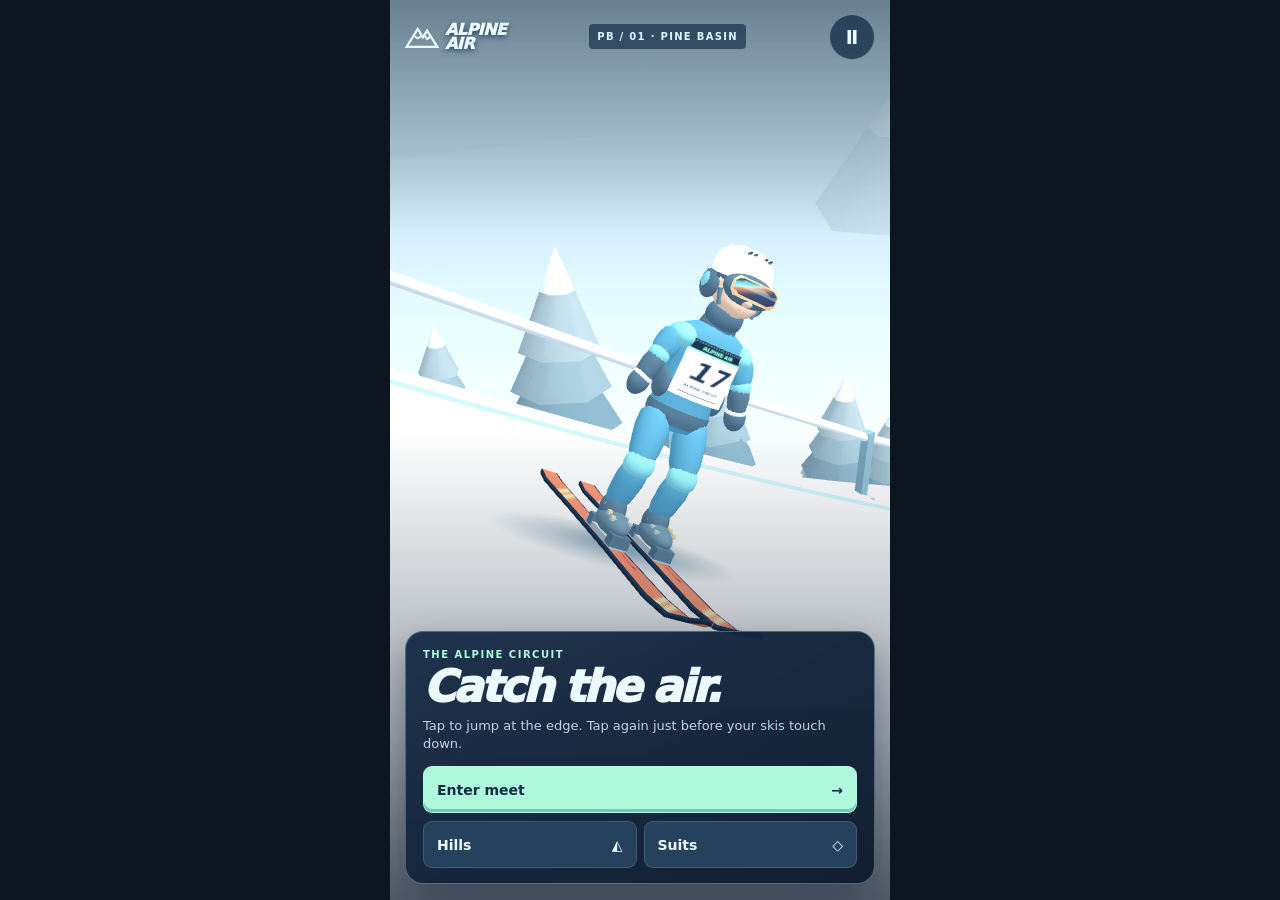
==== commit 1a17ac21: "Prevent ski crossover and terrain clipping" ====
--- a/standalone.html
+++ b/standalone.html
@@ -197,15 +197,16 @@
   });
 }
 
+const skiSections = [
+  [-1.30, .071, .018], [-1.14, .081, 0], [-.43, .071, 0],
+  [.20, .069, 0], [.94, .082, 0], [1.23, .082, .026],
+  [1.43, .060, .100], [1.54, .022, .158], [1.57, .003, .161]
+];
+
 function skiShape() {
-  const sections = [
-    [-1.30, .071, .018], [-1.14, .081, 0], [-.43, .071, 0],
-    [.20, .069, 0], [.94, .082, 0], [1.23, .082, .026],
-    [1.43, .060, .100], [1.54, .022, .158], [1.57, .003, .161]
-  ];
   const positions = [], indices = [], uv = [];
-  for (let i = 0; i < sections.length; i++) {
-    const [z, width, y] = sections[i];
+  for (let i = 0; i < skiSections.length; i++) {
+    const [z, width, y] = skiSections[i];
     positions.push(-width, y, z, width, y, z, -width, y - .033, z, width, y - .033, z);
     const v = (z + 1.30) / 2.87;
     uv.push(0,v,1,v,0,v,1,v);
@@ -223,7 +224,7 @@
   ready: [1.03, -.07, .05, 0, 0, .13, -.17, .05, -.38, .06],
   tuck: [.73, -.20, 1.03, 0, 0, .12, -.27, .07, -.39, .11],
   launch: [1.01, -.04, .49, .06, 0, .15, -.19, -.05, -.37, -.14],
-  glide: [.94, -.13, 1.19, .32, 0, .09, -.22, .02, -.45, .02],
+  glide: [.94, -.13, 1.19, .24, 0, .09, -.22, .02, -.45, .02],
   prepare: [.93, -.09, .61, .04, .28, .23, -.22, .14, -.34, .27],
   absorb: [.72, -.13, .64, 0, .38, .22, -.24, .17, -.35, .37],
   skid: [.68, -.20, .85, .11, .11, .21, -.21, .04, -.30, .29],
@@ -249,6 +250,7 @@
     this.buildLimbs();
     this.current = poses.ready.slice();
     this.scratch = Array.from({length: 7}, () => new Three.Vector3());
+    this.solePoint = new Three.Vector3();
     this.animationTarget = new Array(poses.ready.length);
   }
 
@@ -402,6 +404,11 @@
     const blend = reduced ? 1 : 1 - Math.exp(-dt * 16);
     for (let i = 0; i < target.length; i++) this.current[i] += (target[i] - this.current[i]) * blend;
     const [height, hipZ, pitch, spread, stagger, armOut, elbowY, elbowZ, handY, handZ] = this.current;
+    // Outward yaw swings the tails inward. Keep the whole ski on its side of
+    // the stance centerline, including during the transition to a telemark.
+    const tailReach = Math.max(...skiSections.map(([z,width]) =>
+      width * Math.cos(spread) - z * Math.sin(spread)));
+    const stance = Math.max(.177, tailReach + .024);
     this.torso.position.set(0,height,hipZ);
     this.torso.rotation.x = pitch;
     this.torso.updateMatrix();
@@ -417,7 +424,7 @@
 
     for (const limb of this.limbs) {
       const side = limb.side;
-      limb.ski.position.set(side * (.177 + spread * .11),.043,side * stagger);
+      limb.ski.position.set(side * stance,.043,side * stagger);
       limb.ski.rotation.y = side * spread;
       limb.ski.updateMatrix();
       hip.set(side*.143,-.037,0).applyMatrix4(this.torso.matrix);
@@ -441,6 +448,31 @@
     }
   }
 
+  clearSnow(surfaceHeight) {
+    this.root.updateMatrix();
+    let lift = 0;
+    const point = this.solePoint;
+    for (const {ski} of this.limbs) {
+      for (const edge of [-1, 1]) {
+        for (let i = 1; i < skiSections.length; i++) {
+          const [fromZ, fromWidth, fromY] = skiSections[i-1];
+          const [toZ, toWidth, toY] = skiSections[i];
+          // Checking points between vertices also catches the crest under a long board.
+          for (let step = i === 1 ? 0 : 1; step <= 4; step++) {
+            const t = step / 4;
+            point.set(
+              edge * Three.MathUtils.lerp(fromWidth,toWidth,t),
+              Three.MathUtils.lerp(fromY,toY,t)-.033,
+              Three.MathUtils.lerp(fromZ,toZ,t)
+            ).applyMatrix4(ski.matrix).applyMatrix4(this.root.matrix);
+            lift = Math.max(lift, surfaceHeight(point.z) - point.y);
+          }
+        }
+      }
+    }
+    this.root.position.y += lift;
+  }
+
   setKit(kit) {
     if (kit === this.kit) return;
     this.kit = kit;
@@ -468,6 +500,7 @@
 const T=window.THREE;
 const V=(x,y,z)=>new T.Vector3(x,y,z);
 const mix=(a,b,t)=>a+(b-a)*t;
+const snowClearance=z=>ground(z)+.057;
 class AlpineView{
  constructor(el){
   this.el=el;this.s=new T.Scene();this.c=new T.PerspectiveCamera(51,1,.1,280);
@@ -508,8 +541,10 @@
   this.box(p,0,-12,37,380,8,315,0xaac8db);
   for(let j=0;j<4;j++)for(let i=0;i<9;i++){
    let x=(i-4)*25+(rand()-.5)*13,z=89+j*30+rand()*12,ht=15+rand()*22+j*5,rad=12+rand()*12;
-   let mountain=this.mesh(p,new T.ConeGeometry(rad,ht,5),[0x7294b2,0x8eabc2,0x98b6cc,0xb3cbdc][j],x,-9+ht/2,z);mountain.rotation.y=rand();
-   let cap=this.mesh(p,new T.ConeGeometry(rad*.47,ht*.47,5),[0xe2eef5,0xd0e0ec,0xd6e5f0,0xdce9f3][j],x,-9+ht*.765,z);cap.rotation.y=mountain.rotation.y;
+   // Rock and snow meet at a shared ring, with one surface on either side.
+   const rock=this.mesh(p,new T.CylinderGeometry(rad*.47,rad,ht*.53,5,1,true),[0x7294b2,0x8eabc2,0x98b6cc,0xb3cbdc][j],x,-9+ht*.265,z);
+   const cap=this.mesh(p,new T.ConeGeometry(rad*.47,ht*.47,5,1,true),[0xe2eef5,0xd0e0ec,0xd6e5f0,0xdce9f3][j],x,-9+ht*.765,z);
+   rock.rotation.y=cap.rotation.y=rand();
   }
   const shoulder=(x,z)=>Math.max(-8,ground(z)-.06-(Math.abs(x)-4.05)*(.39+.10*Math.sin(z*.07)));
   for(let side of [-1,1]){
@@ -517,9 +552,10 @@
    for(let j=0;j<=rows;j++)for(let i=0;i<=cols;i++){let x=side*(4.05+i*3),z=-44+j*3.75;pts.push(x,shoulder(x,z),z);if(j<rows&&i<cols){let k=j*(cols+1)+i,a=k+cols+1;ix.push(...(side>0?[k,a,k+1,k+1,a,a+1]:[k,k+1,a,k+1,a+1,a]))}}
    const land=new T.BufferGeometry();land.setAttribute('position',new T.Float32BufferAttribute(pts,3));land.setIndex(ix);land.computeVertexNormals();this.mesh(p,land,[0xc7e0ee,0xe1d5e8,0x9db2dc][id],0,0,0);
   }
-  const pineGeo=new T.ConeGeometry(1,1,7);
+  const pineGeo=new T.CylinderGeometry(.42,1,.58,7,1,true).translate(0,-.21,0);
+  const pineSnowGeo=new T.ConeGeometry(.42,.42,7,1,true).translate(0,.29,0);
   const pineBatches=[0x28485d,0x3e6173,0x58788a,0xd7eaf5].map((color,i)=>{
-   const batch=new T.InstancedMesh(pineGeo,this.m(color),i===3?219:73);
+   const batch=new T.InstancedMesh(i===3?pineSnowGeo:pineGeo,this.m(color),i===3?219:73);
    p.add(batch);
    return batch;
   });
@@ -528,14 +564,11 @@
    this.box(p,x,y+.5*scale,z,.25*scale,1.6*scale,.25*scale,0x6a6773);
    transform.rotation.y=i*1.47;
    for(let k=0;k<3;k++){
-    const branch=(1.10-.18*k)*scale, cap=(.69-.11*k)*scale;
+    const branch=(1.10-.18*k)*scale;
     transform.position.set(x,y+(1.35+k*.7)*scale,z);
     transform.scale.set(branch,1.8*scale,branch);
     transform.updateMatrix();
     pineBatches[k].setMatrixAt(i,transform.matrix);
-    transform.position.y=y+(1.68+k*.7)*scale;
-    transform.scale.set(cap,1.10*scale,cap);
-    transform.updateMatrix();
     pineBatches[3].setMatrixAt(i*3+k,transform.matrix);
    }
   }
@@ -562,7 +595,8 @@
   this.strip(p,-3.4,3.4,-2.08,-.88,0x5bd9ae,.042);
   this.strip(p,-3.43,3.43,-.32,-.04,0x1c6080,.043);
   this.marker=this.strip(p,-3.35,3.35,26,28,0x67eab7,.048);
-  this.box(p,0,ground(-36)-.52,-36,9,1,3.8,0x2c506a);
+  this.strip(p,-4.05,4.05,-38,-36,h.snow,.001);
+  this.box(p,0,ground(-34.1)-.62,-36,9,1,3.8,0x2c506a);
   this.box(p,0,ground(-36)+3.65,-36,8.9,.23,.28,0x13364e);
   for(let x of [-3.9,3.9]){this.box(p,x,ground(-36)+1.7,-36,.31,3.6,.34,0x194660);this.box(p,x,ground(-36)-4.2,-36,.48,8,.48,0x3a5871)}
   this.sign(p,0,ground(-36)+3.17,-35.8,5.25,1.13,h.name.toUpperCase()).rotation.y=0;
@@ -616,9 +650,13 @@
   let r=run, z=r.z, x=r.x, fly=r.phase==='flight', u=fly?clamp(r.t/flightTime(r)):0, intro=mode==='home'||mode==='hills'||mode==='kits'||r.phase==='ready';
   let close=mode==='home'||mode==='hills'||mode==='kits';
   if(intro){z=close?-27:-35;x=0}
-  const g=ground(z),slope=Math.atan2(ground(z+.12)-g,.12),air=fly?Math.sin(u*Math.PI)*(2.55+1.05*r.take):0;
-  this.hero.position.set(x,g+.055+air,z);this.hero.rotation.x=-slope+(fly?-.18*Math.sin(u*Math.PI):0);this.hero.rotation.y=close?-1.83:0;
+  const g=ground(z),slope=Math.atan2(ground(z+.85)-ground(z-.85),1.70);
+  const air=fly?Math.sin(u*Math.PI)*(2.55+1.05*r.take):0;
+  this.hero.position.set(x,g+.045+air,z);
+  this.hero.rotation.x=-slope+(fly?-.18*Math.sin(u*Math.PI):0);
+  this.hero.rotation.y=close?-1.83:0;
   this.athlete.pose(run,intro,dt,reduced);
+  this.athlete.clearSnow(snowClearance);
   this.athlete.setKit(kit);
   this.shad.position.set(x,g+.043,z);
   this.shad.rotation.x=-slope;
@@ -633,6 +671,7 @@
   let look=close?V(.03,g+.75,z+.17):V(x,g+air+.20,z+2.15);
   if(!close&&(r.phase==='result'||r.phase==='between')){ca=V(x-4.4,g+2.72,z+5.4);look=V(x,g+.75,z+.2)}
   if(!this.lastPhase||reduced||this.lastPhase==='result'&&r.phase==='ready'||intro&&this.lastPhase!=='ready'){this.cam.copy(ca);this.look.copy(look)}else{this.cam.lerp(ca,.12);this.look.lerp(look,.15)}
+  if(Math.abs(this.cam.x)<4.1)this.cam.y=Math.max(this.cam.y,ground(this.cam.z)+1.15);
   this.lastPhase=r.phase;this.c.position.copy(this.cam);this.c.lookAt(this.look);this.r.render(this.s,this.c);
  }
 
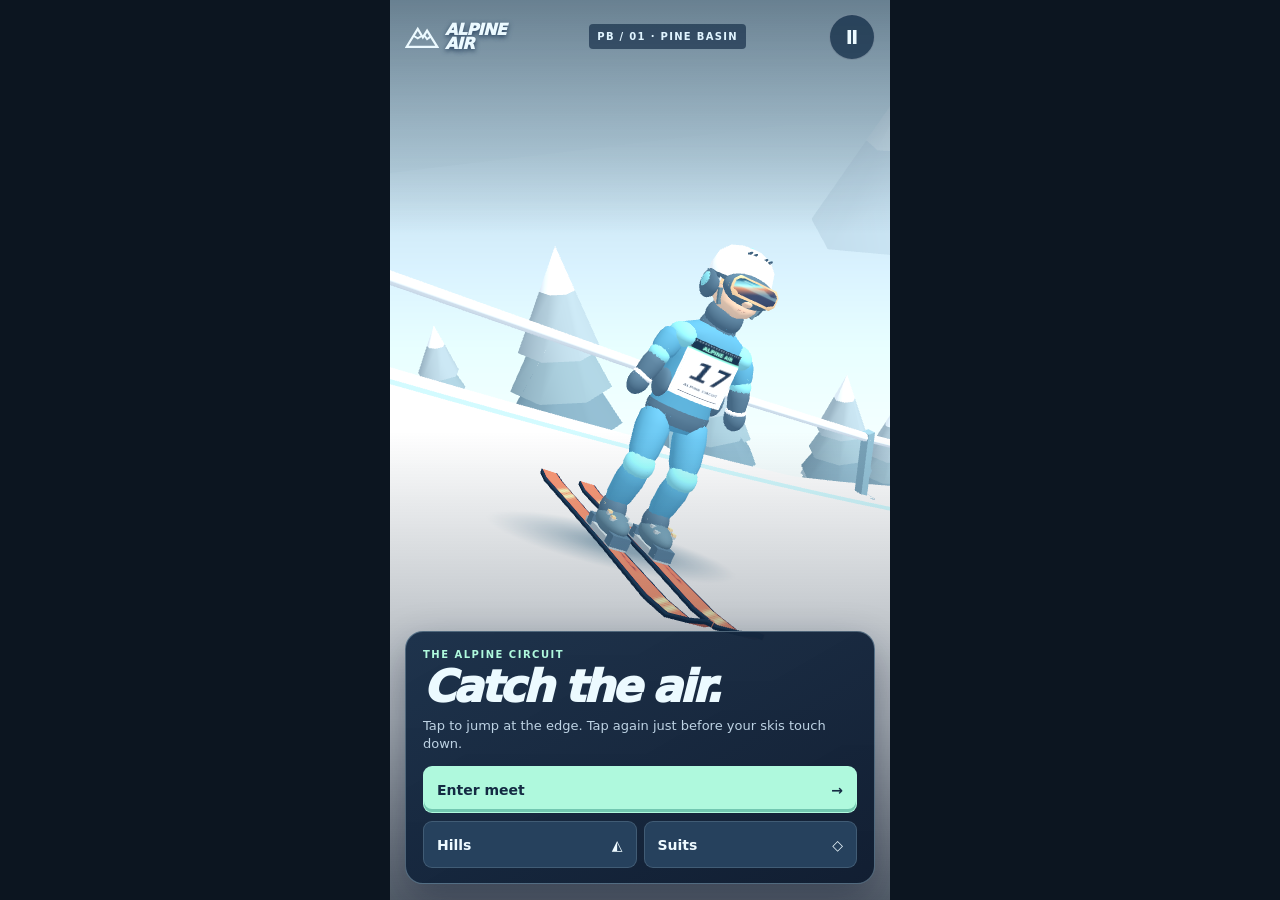
==== commit 7083a673: "Keep valley geometry below the ski runout" ====
--- a/standalone.html
+++ b/standalone.html
@@ -538,15 +538,18 @@
   }
   const p=this.map=new T.Group(),h=HILLS[id];this.s.add(p);this.s.background=new T.Color(h.sky);this.s.fog=new T.FogExp2(h.sky,.0088);
   let seed=12393+id*77;let rand=()=>{seed=(Math.imul(seed,1664525)+1013904223)>>>0;return seed/4294967296};
-  this.box(p,0,-12,37,380,8,315,0xaac8db);
+  // The valley slab must sit below the lowest part of the runout.
+  const valleyFloor=ground(67)-.22;
+  this.box(p,0,valleyFloor-4,37,380,8,315,0xaac8db);
   for(let j=0;j<4;j++)for(let i=0;i<9;i++){
    let x=(i-4)*25+(rand()-.5)*13,z=89+j*30+rand()*12,ht=15+rand()*22+j*5,rad=12+rand()*12;
    // Rock and snow meet at a shared ring, with one surface on either side.
-   const rock=this.mesh(p,new T.CylinderGeometry(rad*.47,rad,ht*.53,5,1,true),[0x7294b2,0x8eabc2,0x98b6cc,0xb3cbdc][j],x,-9+ht*.265,z);
-   const cap=this.mesh(p,new T.ConeGeometry(rad*.47,ht*.47,5,1,true),[0xe2eef5,0xd0e0ec,0xd6e5f0,0xdce9f3][j],x,-9+ht*.765,z);
+   const mountainBase=valleyFloor-.25;
+   const rock=this.mesh(p,new T.CylinderGeometry(rad*.47,rad,ht*.53,5,1,true),[0x7294b2,0x8eabc2,0x98b6cc,0xb3cbdc][j],x,mountainBase+ht*.265,z);
+   const cap=this.mesh(p,new T.ConeGeometry(rad*.47,ht*.47,5,1,true),[0xe2eef5,0xd0e0ec,0xd6e5f0,0xdce9f3][j],x,mountainBase+ht*.765,z);
    rock.rotation.y=cap.rotation.y=rand();
   }
-  const shoulder=(x,z)=>Math.max(-8,ground(z)-.06-(Math.abs(x)-4.05)*(.39+.10*Math.sin(z*.07)));
+  const shoulder=(x,z)=>Math.max(valleyFloor,ground(z)-.06-(Math.abs(x)-4.05)*(.39+.10*Math.sin(z*.07)));
   for(let side of [-1,1]){
    const pts=[],ix=[],cols=13,rows=34;
    for(let j=0;j<=rows;j++)for(let i=0;i<=cols;i++){let x=side*(4.05+i*3),z=-44+j*3.75;pts.push(x,shoulder(x,z),z);if(j<rows&&i<cols){let k=j*(cols+1)+i,a=k+cols+1;ix.push(...(side>0?[k,a,k+1,k+1,a,a+1]:[k,k+1,a,k+1,a+1,a]))}}
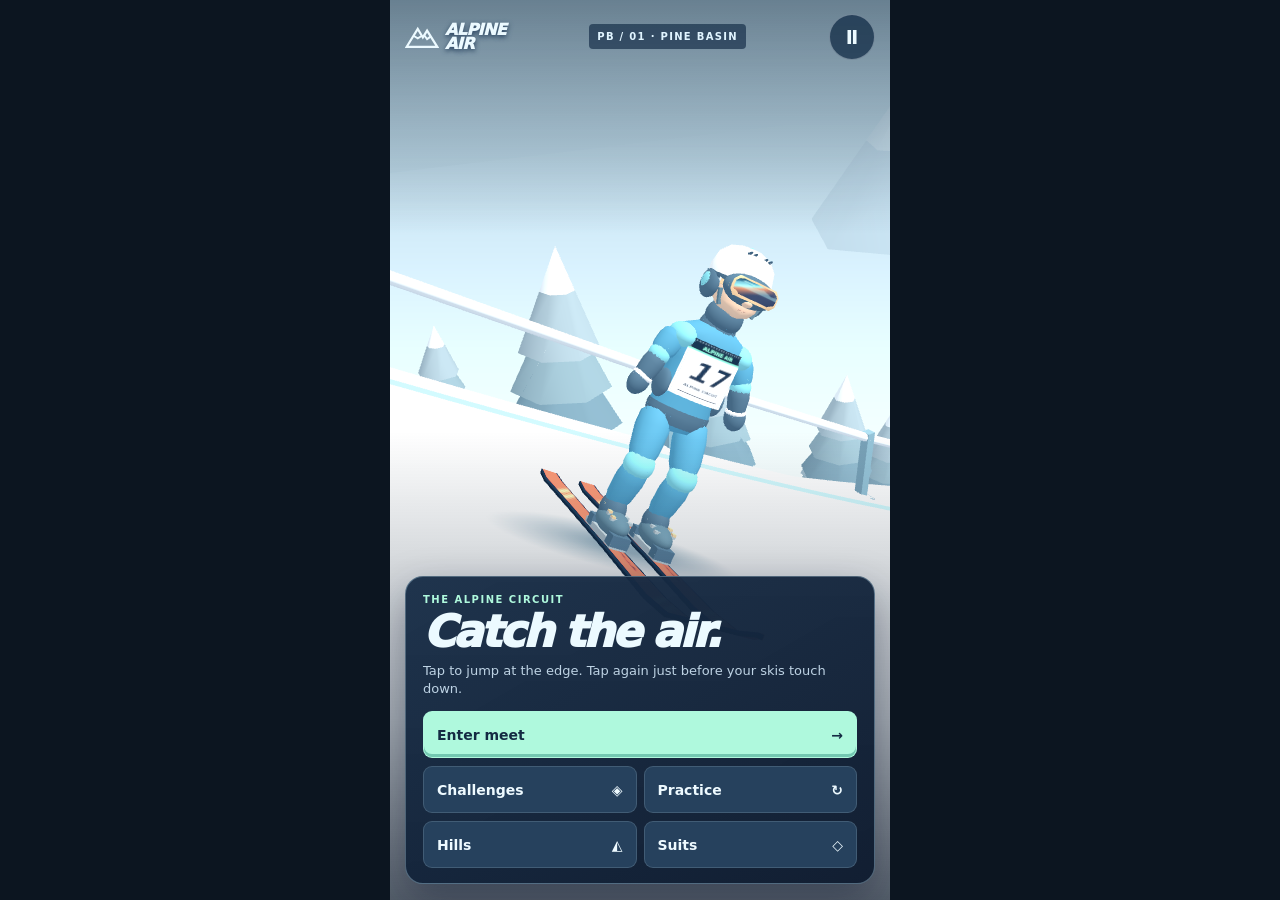
==== commit 1022ed1a: "Add six ski jump challenges and a practice mode" ====
--- a/standalone.html
+++ b/standalone.html
@@ -5,6 +5,8 @@
 @media(max-width:350px),(max-height:650px){.panel{padding:12px}.panel p{margin:6px 0 9px}.panel h1,.panel h2{font-size:30px}.primary,.secondary,.choice{min-height:44px}#tap{width:72px;height:72px}.coach{padding:8px}.coach b{margin:3px 0 6px}}@media(orientation:landscape) and (max-height:540px){.rotate{display:grid;place-content:center;text-align:center;position:absolute;inset:0;z-index:6;background:#132944;font-size:38px}}
 header .meet{min-width:0;overflow:hidden;text-overflow:ellipsis}
 @media(max-width:360px){header{gap:6px}.brand{font-size:14px;gap:4px}.brand svg{width:28px}.meet{font-size:9px;letter-spacing:.055em;padding:7px 6px}}
+.rating{color:#ffdf8d;font-size:21px;letter-spacing:.1em;line-height:1.25}
+.track #zone.gold{background:#ffd77e}
 </style></head>
 <body><main id="game" aria-label="Alpine Air">
 <div id="stage" aria-hidden="true"></div><div class="vignette"></div>
@@ -25,25 +27,54 @@
  {name:'Rose Glacier',code:'RG / 02',target:147,wind:1.2,time:3.45,window:.30,sky:0xe0acc2,snow:0xf6ebff,accent:0xffce9d},
  {name:'Aurora Ridge',code:'AR / 03',target:184,wind:-1.9,time:3.3,window:.25,sky:0x7581bc,snow:0xcedcff,accent:0xc8dbff}
 ];
+const CHALLENGES=[
+ {id:'blue-line',name:'Blue Line',hill:0,jumps:1,band:[74,87],landing:.45,detail:'Land at 74–87 m. Tap in the gold zone for a shorter jump.'},
+ {id:'soft-snow',name:'Soft Snow',hill:0,jumps:1,min:88,landing:.82,detail:'Reach 88 m and land with a clean telemark.'},
+ {id:'twin-tracks',name:'Twin Tracks',hill:1,jumps:2,min:87,gap:9,landing:.42,detail:'Jump at least 87 m twice, with no more than 9 m between your marks.'},
+ {id:'rose-gate',name:'Rose Gate',hill:1,jumps:1,band:[92,103],landing:.68,detail:'Land inside the 92–103 m gold zone with a controlled landing.'},
+ {id:'ridge-reach',name:'Ridge Reach',hill:2,jumps:1,min:104,landing:.66,detail:'Reach 104 m and land with control on Aurora Ridge.'},
+ {id:'north-star',name:'North Star',hill:2,jumps:2,min:99,gap:7,landing:.75,detail:'Land two jumps of at least 99 m, within 7 m of each other.'}
+];
 const clamp=(x,a=0,b=1)=>Math.min(b,Math.max(a,x));
+const challengeFor=run=>CHALLENGES.find(challenge=>challenge.id===run.activity);
+const jumpLimit=run=>run.activity==='circuit'?2:challengeFor(run)?.jumps??1;
+const available=(i,p)=>i===0||Boolean(p.medals[CHALLENGES[i-1]?.id]);
 function ground(z){
  if(z<0){let t=clamp((z+36)/36);return 30-16*(1-Math.pow(1-t,1.42))-.39*Math.pow(t,12)}
  const q=Math.min(z,43), u=clamp((z-43)/19);
  return 13.61-.46*q-8.74*(u-u*u/2);
 }
-function profile(v={}){return {unlocked:Number.isInteger(v.unlocked)?clamp(v.unlocked,0,2):0,best:HILLS.map((_,i)=>clamp(Number(v.best?.[i])||0,0,350)),aurora:v.aurora===true,ember:v.ember===true,kit:['blue','rose','ice','aurora','ember'].includes(v.kit)?v.kit:'blue',sound:v.sound!==false}}
-function newRun(hill=0){return {hill,attempt:0,results:[],phase:'ready',t:0,take:0,land:0,mark:false,z:-35,x:0}}
+function profile(v={}){
+ const medals={};
+ for(const {id} of CHALLENGES)medals[id]=clamp(Math.floor(Number(v.medals?.[id])||0),0,3);
+ return {unlocked:Number.isInteger(v.unlocked)?clamp(v.unlocked,0,2):0,best:HILLS.map((_,i)=>clamp(Number(v.best?.[i])||0,0,350)),practice:HILLS.map((_,i)=>clamp(Number(v.practice?.[i])||0,0,150)),medals,aurora:v.aurora===true,ember:v.ember===true,kit:['blue','rose','ice','aurora','ember','summit','gold'].includes(v.kit)?v.kit:'blue',sound:v.sound!==false}
+}
+function newRun(hill=0,activity='circuit'){return {hill,activity,attempt:0,results:[],phase:'ready',t:0,take:0,land:0,mark:false,z:-35,x:0}}
 function restoreRun(r,p){
- if(!r||!Number.isInteger(r.hill)||r.hill<0||r.hill>p.unlocked||!Array.isArray(r.results)||r.results.length>2)return null;
- const s=newRun(r.hill);
+ if(!r||!Number.isInteger(r.hill)||!HILLS[r.hill]||!Array.isArray(r.results))return null;
+ const s=newRun(r.hill,r.activity??'circuit');
+ const challenge=challengeFor(s);
+ if(challenge){if(challenge.hill!==s.hill||!available(CHALLENGES.indexOf(challenge),p))return null}
+ else if(!['circuit','practice'].includes(s.activity)||s.hill>p.unlocked)return null;
+ const limit=jumpLimit(s);
+ if(r.results.length>limit)return null;
  s.results=r.results.filter(v=>v&&[v.distance,v.style,v.points,v.take,v.land].every(Number.isFinite)).map(v=>({distance:clamp(v.distance,0,150),style:clamp(v.style,0,20),points:clamp(v.points,0,200),take:clamp(v.take),land:clamp(v.land)}));
- s.attempt=Math.min(1,s.results.length);if(s.results.length===2){s.phase='result';s.take=s.results[1].take;s.land=s.results[1].land;s.z=distanceWorld(s)+9;s.x=HILLS[s.hill].wind}return s;
-}
-function snapshotRun(r){return r&&{hill:r.hill,results:r.results}}
+ s.attempt=Math.min(limit-1,s.results.length);
+ if(s.results.length===limit){const last=s.results.at(-1);s.phase='result';s.take=last.take;s.land=last.land;s.z=distanceWorld(s)+9;s.x=HILLS[s.hill].wind}
+ return s;
+}
+function snapshotRun(r){return r&&{hill:r.hill,results:r.results,...(r.activity==='circuit'?{}:{activity:r.activity})}}
 function targetTake(r){return HILLS[r.hill].time-.14}
 function flightTime(r){return 2.15+r.take*1.18+r.hill*.10}
 function targetLand(r){return flightTime(r)-.23}
 function distanceWorld(r){return 25+20*r.take+r.hill*1.6}
+function takeoffBand(run){
+ const band=challengeFor(run)?.band;
+ if(!band)return null;
+ const start=distanceWorld({...run,take:0})*2.36;
+ const timing=metres=>targetTake(run)-(1-clamp((metres-start)/47.2))*HILLS[run.hill].window*1.75;
+ return [timing(band[0]-.5),timing(band[1]+.499)];
+}
 function action(r){
  if(r.phase==='ready'){r.phase='inrun';r.t=0;return 'start'}
  if(r.phase==='inrun'&&!r.mark&&r.t>=targetTake(r)-.82){
@@ -69,18 +100,41 @@
   if(u>=1){r.phase='brake';r.t=0;return 'touchdown'}
  }else if(r.phase==='brake'){
   const u=clamp(r.t/1.35);r.z=distanceWorld(r)+9*(1-(1-u)*(1-u));
-  if(u>=1){r.results.push(scoreJump(r));r.phase=r.results.length===2?'result':'between';r.t=0;return r.phase}
+  if(u>=1){r.results.push(scoreJump(r));r.phase=r.results.length===jumpLimit(r)?'result':'between';r.t=0;return r.phase}
  }
  return '';
 }
-function nextAttempt(r){if(r.phase!=='between')return false;Object.assign(r,newRun(r.hill),{attempt:1,results:r.results});return true}
+function nextAttempt(r){if(r.phase!=='between')return false;Object.assign(r,newRun(r.hill,r.activity),{attempt:r.results.length,results:r.results});return true}
 function total(r){return Math.round(r.results.reduce((s,v)=>s+v.points,0)*10)/10}
 function settle(r,p){
- if(r.phase!=='result'||r.results.length!==2)return false;
+ if(r.activity!=='circuit'||r.phase!=='result'||r.results.length!==2)return false;
  let t=total(r);p.best[r.hill]=Math.max(t,p.best[r.hill]);
  if(t>=HILLS[r.hill].target)p.unlocked=Math.max(p.unlocked,Math.min(2,r.hill+1));
  return t>=HILLS[r.hill].target;
 }
+function challengeResult(run){
+ const challenge=challengeFor(run);
+ if(!challenge||run.phase!=='result'||run.results.length!==challenge.jumps)return {stars:0,reason:''};
+ const distances=run.results.map(jump=>jump.distance);
+ const shortest=Math.min(...distances),spread=Math.max(...distances)-shortest;
+ const landing=Math.min(...run.results.map(jump=>jump.land));
+ if(challenge.band&&distances.some(d=>d<challenge.band[0]||d>challenge.band[1]))return {stars:0,reason:'Your jump missed the gold distance zone.'};
+ if(shortest<(challenge.min??0))return {stars:0,reason:'One of your jumps fell short of the distance goal.'};
+ if(spread>(challenge.gap??Infinity))return {stars:0,reason:'Your two marks were '+spread+' m apart.'};
+ if(landing<challenge.landing)return {stars:0,reason:'Tap closer to the center of the landing zone.'};
+ const stars=landing>=.90&&spread<=(challenge.gap??Infinity)/2?3:landing>=Math.max(.68,challenge.landing+.04)?2:1;
+ return {stars,reason:challenge.gap?'Your marks were '+spread+' m apart.':'Target reached.'};
+}
+function recordActivity(run,p){
+ if(run.phase!=='result')return false;
+ if(run.activity==='practice'){
+  p.practice[run.hill]=Math.max(p.practice[run.hill],run.results[0].distance);
+  return false;
+ }
+ const {stars}=challengeResult(run);
+ if(stars)p.medals[run.activity]=Math.max(p.medals[run.activity],stars);
+ return stars>0;
+}
 
 const Three = window.THREE;
 const up = new Three.Vector3(0, 1, 0);
@@ -89,7 +143,9 @@
   rose: [0xa92c55, 0xfb977e],
   ice: [0x277b90, 0x8df3ea],
   aurora: [0x5438a5, 0xa796ef],
-  ember: [0xab3d28, 0xffac63]
+  ember: [0xab3d28, 0xffac63],
+  summit: [0x185e57, 0x8cebb2],
+  gold: [0x935419, 0xffd777]
 };
 const fabric = (color, roughness = .72, metalness = 0) =>
   new Three.MeshStandardMaterial({ color, roughness, metalness });
@@ -598,6 +654,10 @@
   this.strip(p,-3.4,3.4,-2.08,-.88,0x5bd9ae,.042);
   this.strip(p,-3.43,3.43,-.32,-.04,0x1c6080,.043);
   this.marker=this.strip(p,-3.35,3.35,26,28,0x67eab7,.048);
+  this.targetMarker=this.strip(p,-3.35,3.35,28,36,0xeab155,.045);
+  this.targetMarker.frustumCulled=false;
+  this.targetMarker.visible=false;
+  this.markerBand=null;
   this.strip(p,-4.05,4.05,-38,-36,h.snow,.001);
   this.box(p,0,ground(-34.1)-.62,-36,9,1,3.8,0x2c506a);
   this.box(p,0,ground(-36)+3.65,-36,8.9,.23,.28,0x13364e);
@@ -650,8 +710,8 @@
  }
  render(run,kit,mode,fx,reduced,dt=1/60){
   if(run.hill!==this.id)this.make(run.hill);
-  let r=run, z=r.z, x=r.x, fly=r.phase==='flight', u=fly?clamp(r.t/flightTime(r)):0, intro=mode==='home'||mode==='hills'||mode==='kits'||r.phase==='ready';
-  let close=mode==='home'||mode==='hills'||mode==='kits';
+  let r=run, z=r.z, x=r.x, fly=r.phase==='flight', u=fly?clamp(r.t/flightTime(r)):0;
+  const close=mode!=='race', intro=close||r.phase==='ready';
   if(intro){z=close?-27:-35;x=0}
   const g=ground(z),slope=Math.atan2(ground(z+.85)-ground(z-.85),1.70);
   const air=fly?Math.sin(u*Math.PI)*(2.55+1.05*r.take):0;
@@ -665,7 +725,18 @@
   this.shad.rotation.x=-slope;
   this.shad.scale.set(.46+air*.10,1,1.15+air*.18);
   this.shad.material.opacity=1/(1+air*.54);
-  this.marker.visible=fly||r.phase==='brake';let a=distanceWorld(r)-1.7;const pos=this.marker.geometry.attributes.position;for(let i=0;i<pos.count;i++){let nz=a+Math.floor(i/2)*2/3;pos.setY(i,ground(nz)+.049);pos.setZ(i,nz)}pos.needsUpdate=true;this.marker.frustumCulled=false;
+  const band=challengeFor(r)?.band;
+  const showMark=!close&&(fly||r.phase==='brake');
+  this.marker.visible=showMark&&!band;
+  if(this.marker.visible){
+   const end=distanceWorld(r)+.30;
+   this.moveMarker(this.marker,end-2,end,.049);
+  }
+  this.targetMarker.visible=showMark&&Boolean(band);
+  if(this.targetMarker.visible&&this.markerBand!==band){
+   this.moveMarker(this.targetMarker,(band[0]-.5)/2.36,(band[1]+.5)/2.36,.045);
+   this.markerBand=band;
+  }
   this.drawSnow(r,fx,reduced);
   this.flags.forEach((flag,i)=>{
    flag.rotation.y=.14*HILLS[r.hill].wind+(reduced?0:Math.sin(r.t*5+i*.83)*.20);
@@ -676,6 +747,17 @@
   if(!this.lastPhase||reduced||this.lastPhase==='result'&&r.phase==='ready'||intro&&this.lastPhase!=='ready'){this.cam.copy(ca);this.look.copy(look)}else{this.cam.lerp(ca,.12);this.look.lerp(look,.15)}
   if(Math.abs(this.cam.x)<4.1)this.cam.y=Math.max(this.cam.y,ground(this.cam.z)+1.15);
   this.lastPhase=r.phase;this.c.position.copy(this.cam);this.c.lookAt(this.look);this.r.render(this.s,this.c);
+ }
+
+ moveMarker(mesh,start,end,lift){
+  const points=mesh.geometry.attributes.position;
+  for(let i=0;i<points.count;i++){
+   const z=mix(start,end,Math.floor(i/2)/(points.count/2-1));
+   points.setY(i,ground(z)+lift);
+   points.setZ(i,z);
+  }
+  points.needsUpdate=true;
+  mesh.frustumCulled=false;
  }
 
  drawSnow(run,fx,reduced){
@@ -736,19 +818,62 @@
 const reduced=matchMedia('(prefers-reduced-motion: reduce)');
 let data;try{data=JSON.parse(localStorage.getItem(key)||'null')}catch{}
 const valid=v=>v?.game==='alpine-air'&&v.v===1&&v.profile&&typeof v.profile==='object';
-let pf=profile(valid(data)?data.profile:undefined), run=restoreRun(valid(data)?data.run:null,pf)||newRun(),mode='home',paused=false,changed=false,support={},fx=null,noticeUntil=0,last=0,ctx=null,view;
+let pf=profile(valid(data)?data.profile:undefined);
+let circuit=restoreRun(valid(data)?data.run:null,pf)||newRun();
+let side=restoreRun(valid(data)?data.side:null,pf);
+let run=data?.selected==='side'&&side?side:circuit;
+let mode='home',paused=false,changed=false,support={},fx=null,noticeUntil=0,last=0,ctx=null,view;
 const host=new AlpineHost(window,{
  status(v){support=v;if(mode==='kits')panel()},
  reward(kit){if(pf[kit])return;pf[kit]=true;save();notice(kit==='aurora'?'Aurora suit unlocked':'Ember suit unlocked');tone([490,650,800]);if(mode==='kits')panel()},
- load(v){if(!valid(v))return;let cloud=profile(v.profile);if(!changed&&!valid(data)){pf=cloud;run=restoreRun(v.run,pf)||newRun();try{localStorage.setItem(key,JSON.stringify(payload()))}catch{}}else{pf.unlocked=Math.max(pf.unlocked,cloud.unlocked);pf.best=pf.best.map((n,i)=>Math.max(n,cloud.best[i]));pf.aurora||=cloud.aurora;pf.ember||=cloud.ember;save()}if(!active()||paused)panel()}
+ load(v){
+  if(!valid(v))return;
+  const cloud=profile(v.profile);
+  if(!changed&&!valid(data)){
+   pf=cloud;
+   circuit=restoreRun(v.run,pf)||newRun();
+   side=restoreRun(v.side,pf);
+   run=v.selected==='side'&&side?side:circuit;
+   try{localStorage.setItem(key,JSON.stringify(payload()))}catch{}
+  }else{
+   pf.unlocked=Math.max(pf.unlocked,cloud.unlocked);
+   pf.best=pf.best.map((n,i)=>Math.max(n,cloud.best[i]));
+   pf.practice=pf.practice.map((n,i)=>Math.max(n,cloud.practice[i]));
+   for(const {id} of CHALLENGES)pf.medals[id]=Math.max(pf.medals[id],cloud.medals[id]);
+   pf.aurora||=cloud.aurora;
+   pf.ember||=cloud.ember;
+   save();
+  }
+  if(!active()||paused)panel();
+ }
 });
-function payload(){return {game:'alpine-air',v:1,profile:pf,run:snapshotRun(run)}}
+function payload(){return {game:'alpine-air',v:1,profile:pf,run:snapshotRun(circuit),side:snapshotRun(side),selected:run===side?'side':'circuit'}}
+function selectRun(next){run=next;if(next.activity==='circuit')circuit=next;else side=next;mode='race';fx=null;save()}
 function save(){changed=true;let p=payload();try{localStorage.setItem(key,JSON.stringify(p))}catch{}host.save(p)}
 function tone(notes,type='sine'){if(!pf.sound)return;try{ctx??=new (window.AudioContext||window.webkitAudioContext)();if(ctx.state==='suspended')ctx.resume().catch(()=>{});const at=ctx.currentTime;notes.forEach((freq,i)=>{const t=at+i*.073,o=ctx.createOscillator(),g=ctx.createGain();o.type=type;o.frequency.value=freq;g.gain.setValueAtTime(.0001,t);g.gain.exponentialRampToValueAtTime(.063,t+.025);g.gain.exponentialRampToValueAtTime(.0001,t+.20);o.connect(g);g.connect(ctx.destination);o.start(t);o.stop(t+.205)})}catch{}}
 function notice(s){$('toast').textContent=s;noticeUntil=performance.now()+1050}
 const button=(label,id,cl='primary',tail='→',disabled=false)=>'<button type="button" class="'+cl+'" data-do="'+id+'" '+(disabled?'disabled':'')+'><span>'+label+'</span><span aria-hidden="true">'+tail+'</span></button>';
-const names={blue:'Basin Blue',rose:'Glacier Rose',ice:'Ridge Ice',aurora:'Aurora Violet',ember:'Ember Orange'};
-const owned=k=>k==='blue'||k==='rose'&&pf.unlocked>=1||k==='ice'&&pf.best[2]>=HILLS[2].target||((k==='aurora'||k==='ember')&&pf[k]);
+const names={blue:'Basin Blue',rose:'Glacier Rose',ice:'Ridge Ice',summit:'Summit Green',gold:'Suncrest Gold',aurora:'Aurora Violet',ember:'Ember Orange'};
+const starTotal=()=>Object.values(pf.medals).reduce((sum,stars)=>sum+stars,0);
+const owned=k=>k==='blue'||k==='rose'&&pf.unlocked>=1||k==='ice'&&pf.best[2]>=HILLS[2].target||k==='summit'&&starTotal()>=4||k==='gold'&&starTotal()>=12||((k==='aurora'||k==='ember')&&pf[k]);
+const starsLabel=stars=>'★'.repeat(stars)+'☆'.repeat(3-stars);
+function marks(run){
+ return '<div class="scores">'+run.results.map(jump=>'<div class="score"><strong>'+jump.distance+' m</strong><span>Style '+jump.style.toFixed(1)+'</span><b>'+jump.points.toFixed(1)+' pts</b></div>').join('')+'</div>';
+}
+function activityPanel(){
+ const challenge=challengeFor(run);
+ const name=challenge?.name??'Practice';
+ const label='<small>'+name+' · '+HILLS[run.hill].name+'</small>';
+ if(run.phase==='ready')return label+'<h2>At the gate</h2><p>'+(challenge?.detail??'Train your timing with slower cues. Every jump counts toward your practice best.')+'</p>'+button('Start descent','start');
+ if(run.phase==='between')return label+'<h2>First mark</h2>'+marks(run)+'<p>Match your first jump to stay within '+challenge.gap+' m.</p>'+button('Next jump','second');
+ if(run.phase!=='result')return '';
+ if(!challenge)return label+'<h2>Practice mark</h2>'+marks(run)+'<p>Personal best · '+pf.practice[run.hill]+' m</p>'+button('Jump again','replay')+'<div class="row">'+button('Practice hills','practice','secondary','◭')+button('Home','home','secondary','←')+'</div>';
+ const {stars,reason}=challengeResult(run);
+ const next=CHALLENGES.indexOf(challenge)+1;
+ const advance=stars&&next<CHALLENGES.length;
+ return label+'<h2>'+(stars?'Challenge cleared':'Try again')+'</h2><div class="rating" aria-label="'+stars+' out of 3 stars">'+starsLabel(stars)+'</div>'+marks(run)+'<p>'+reason+'</p>'+
+  (advance?button('Next challenge','challenge-'+next):'')+'<div class="row">'+button('Jump again','replay',advance?'secondary':'primary','↻')+button('Challenge board','challenges','secondary','◈')+'</div>';
+}
 const active=()=>['inrun','flight','brake'].includes(run.phase);
 const wide=matchMedia('(orientation:landscape) and (max-height:540px)');
 function panel(){
@@ -757,13 +882,30 @@
  $('controls').hidden=mode!=='race'||!active()||paused;
  if(!view)return;
  if(paused){html='<small>Alpine circuit</small><h2>Paused</h2>'+button('Resume','resume')+'<div class="row">'+button(pf.sound?'Sound on':'Sound off','sound','secondary','♪')+'</div>'}
- else if(mode==='home'){html='<small>THE ALPINE CIRCUIT</small><h1>Catch the air.</h1><p>Tap to jump at the edge. Tap again just before your skis touch down.</p>'+button(run.phase==='result'?'View results':run.results.length?'Continue meet':'Enter meet','enter')+'<div class="row">'+button('Hills','hills','secondary','◭')+button('Suits','kits','secondary','◇')+'</div>'}
+ else if(mode==='home'){
+  html='<small>THE ALPINE CIRCUIT</small><h1>Catch the air.</h1><p>Tap to jump at the edge. Tap again just before your skis touch down.</p>'+
+   (run===side&&side.phase!=='result'?button('Resume '+(challengeFor(side)?.name??'practice'),'resume-side'):'')+
+   button(circuit.phase==='result'?'View results':circuit.results.length?'Continue meet':'Enter meet','enter',run===side&&side.phase!=='result'?'choice':'primary')+
+   '<div class="row">'+button('Challenges','challenges','secondary','◈')+button('Practice','practice','secondary','↻')+'</div>'+
+   '<div class="row">'+button('Hills','hills','secondary','◭')+button('Suits','kits','secondary','◇')+'</div>';
+ }
+ else if(mode==='challenges'){
+  html='<small>Alpine challenge board</small><h2>Challenges</h2><p>'+starTotal()+' / 18 stars · Clear a challenge to unlock the next.</p>'+
+   CHALLENGES.map((c,i)=>button(c.name,'challenge-'+i,'choice',available(i,pf)?starsLabel(pf.medals[c.id]):'LOCKED',!available(i,pf))).join('')+
+   '<div class="row">'+button('Back','home','secondary','←')+'</div>';
+ }
+ else if(mode==='practice'){
+  html='<small>Open training</small><h2>Practice</h2><p>One jump at a time. Slower timing cues and a personal best for each hill.</p>'+
+   HILLS.map((v,i)=>button(v.name,'practice-'+i,'choice',i>pf.unlocked?'LOCKED':pf.practice[i]?pf.practice[i]+' M':'→',i>pf.unlocked)).join('')+
+   '<div class="row">'+button('Back','home','secondary','←')+'</div>';
+ }
  else if(mode==='hills'){html='<small>Alpine circuit</small><h2>Hills</h2>'+HILLS.map((v,i)=>button(v.name,'hill'+i,'choice',i>pf.unlocked?'LOCKED':pf.best[i]?pf.best[i].toFixed(1)+' PTS':'→',i>pf.unlocked)).join('')+'<div class="row">'+button('Back','home','secondary','←')+'</div>'}
- else if(mode==='kits'){html='<small>Equipment</small><h2>Ski suits</h2>'+Object.keys(names).filter(k=>!['aurora','ember'].includes(k)||support[k]||pf[k]).map(k=>button(names[k],'kit-'+k,'choice',pf.kit===k?'✓':owned(k)?'◇':'LOCKED',!owned(k))).join('');
+ else if(mode==='kits'){html='<small>Equipment</small><h2>Ski suits</h2>'+Object.keys(names).filter(k=>!['aurora','ember'].includes(k)||support[k]||pf[k]).map(k=>button(names[k],'kit-'+k,'choice',pf.kit===k?'✓':owned(k)?'◇':k==='summit'?'4 STARS':k==='gold'?'12 STARS':'LOCKED',!owned(k))).join('');
   if(support.aurora&&!pf.aurora)html+='<p class="reward">Like this game in GameWave to unlock Aurora Violet.</p>';
   if(support.ember&&!pf.ember)html+='<p class="reward">Post a direct comment in GameWave to unlock Ember Orange.</p>';
   html+='<div class="row">'+button('Back','home','secondary','←')+button(pf.sound?'Sound on':'Sound off','sound','secondary','♪')+'</div>';
- }else if(run.phase==='ready'){html='<small>'+h.name+' · Jump '+(run.attempt+1)+' / 2</small><h2>At the gate</h2><p>Tap when the timing bar reaches mint. Two jumps to score '+h.target+' points.</p>'+button('Start descent','start')}
+ }else if(run.activity!=='circuit'){html=activityPanel()}
+ else if(run.phase==='ready'){html='<small>'+h.name+' · Jump '+(run.attempt+1)+' / 2</small><h2>At the gate</h2><p>Tap when the timing bar reaches mint. Two jumps to score '+h.target+' points.</p>'+button('Start descent','start')}
  else if(run.phase==='between'||run.phase==='result'){
   const done=run.phase==='result',win=total(run)>=h.target;
   html='<small>'+h.name+' · '+(done?'Meet results':'Jump 1 of 2')+'</small><h2>'+(done?(win?(run.hill===2?'Circuit champion':'Hill cleared'):'Try another meet'):'First mark')+'</h2>'+(win&&done?'<div class="medal" aria-hidden="true">✦</div>':'')+'<div class="scores">'+run.results.map((v,i)=>'<div class="score"><strong>'+v.distance+' m</strong><span>Style '+v.style.toFixed(1)+'</span><b>'+v.points.toFixed(1)+' pts</b></div>').join('')+'</div><p>'+total(run).toFixed(1)+' / '+h.target+' points'+(done&&win&&run.hill<2?' · '+HILLS[run.hill+1].name+' unlocked':'')+'</p>';
@@ -787,13 +929,21 @@
  if(id==='resume'){paused=false;panel();return}
  if(id==='sound'){pf.sound=!pf.sound;save();if(pf.sound)tone([500]);panel();return}
  tone([380]);
- if(id==='enter')mode='race';
- else if(id==='home'||id==='hills'||id==='kits')mode=id;
+ if(id==='enter')selectRun(circuit);
+ else if(id==='resume-side'&&side)selectRun(side);
+ else if(['home','hills','kits','challenges','practice'].includes(id))mode=id;
  else if(id==='second'){nextAttempt(run);mode='race';save()}
- else if(id==='replay'||id==='next'||/^hill[0-2]$/.test(id)){
-  const n=id==='next'?run.hill+1:id==='replay'?run.hill:Number(id.slice(4));
+ else if(id.startsWith('challenge-')){
+  const i=Number(id.slice(10)),challenge=CHALLENGES[i];
+  if(challenge&&available(i,pf))selectRun(side?.activity===challenge.id&&side.phase!=='result'?side:newRun(challenge.hill,challenge.id));
+ }else if(id.startsWith('practice-')){
+  const i=Number(id.slice(9));
+  if(HILLS[i]&&i<=pf.unlocked)selectRun(newRun(i,'practice'));
+ }else if(id==='replay'){selectRun(newRun(run.hill,run.activity))}
+ else if(id==='next'||/^hill[0-2]$/.test(id)){
+  const n=id==='next'?run.hill+1:Number(id.slice(4));
   if(n>pf.unlocked||n>=HILLS.length)return;
-  run=newRun(n);mode='race';save()
+  selectRun(newRun(n))
  }else if(id.startsWith('kit-')){const k=id.slice(4);if(owned(k)){pf.kit=k;save()}}
  panel()
 });
@@ -805,16 +955,21 @@
 window.addEventListener('pagehide',()=>{freeze();host.stop()});window.addEventListener('pageshow',e=>{if(e.persisted)location.reload()});
 function controls(){
  let fly=run.phase==='flight'||run.phase==='brake',b=$('tap'),h=HILLS[run.hill],duration=fly?flightTime(run):h.time,target=fly?targetLand(run):targetTake(run),width=h.window*.52;
- const hot=Math.abs(run.t-target)<=width&&!run.mark;
+ const gold=!fly&&takeoffBand(run);
+ const landing=fly?challengeFor(run)?.landing:undefined;
+ const precision=landing?Math.min(width,(1-landing)*h.window*1.8):width;
+ const [left,right]=gold||[target-precision,target+precision];
+ const hot=run.phase!=='brake'&&run.t>=left&&run.t<=right&&!run.mark;
  b.classList.toggle('landing',fly);b.classList.toggle('hot',hot);
  b.disabled=run.phase==='brake'||run.mark||run.t<target-.82;
  const title=fly?'LAND':'JUMP';b.querySelector('span').textContent=title;b.setAttribute('aria-label',fly?'Prepare landing':'Take off');
  $('step').textContent=fly?'02 / LANDING':'01 / TAKEOFF';
- $('hint').textContent=run.phase==='brake'?'Skis on snow':run.mark?(fly?'Landing set':'Takeoff set'):hot?'Tap now!':fly?'Watch for the mint zone':'Watch the stripe';
+ $('hint').textContent=run.phase==='brake'?'Skis on snow':run.mark?(fly?'Landing set':'Takeoff set'):hot?'Tap now!':gold?'Watch for the gold zone':fly?'Watch for the mint zone':'Watch the stripe';
  $('needle').style.left=(run.phase==='brake'?100:clamp(run.t/duration)*100)+'%';
- $('zone').style.left=(clamp((target-width)/duration)*100)+'%';
- $('zone').style.right=(100-clamp((target+width)/duration)*100)+'%';
- $('jump').textContent='JUMP '+(run.attempt+1)+' / 2';
+ $('zone').style.left=(clamp(left/duration)*100)+'%';
+ $('zone').style.right=(100-clamp(right/duration)*100)+'%';
+ $('zone').classList.toggle('gold',Boolean(gold));
+ $('jump').textContent='JUMP '+(run.attempt+1)+' / '+jumpLimit(run);
  $('wind').textContent=h.wind===0?'— Calm':(h.wind>0?'→ ':'← ')+Math.abs(h.wind).toFixed(1)+' m/s';
  $('meters').firstChild.textContent=Math.round(Math.min(Math.max(0,run.z),distanceWorld(run))*2.36)+' ';
 }
@@ -823,11 +978,19 @@
  if(document.hidden||wide.matches)return;
  if(noticeUntil&&ms>noticeUntil){$('toast').textContent='';noticeUntil=0}
  if(active()&&mode==='race'&&!paused){
-  const tutorial=run.hill===0&&run.attempt===0&&!run.mark&&(run.phase==='inrun'&&run.t>targetTake(run)-.55||run.phase==='flight'&&run.t>targetLand(run)-.55);
+  const training=run.activity==='practice'||Boolean(takeoffBand(run));
+  const tutorial=(training||run.hill===0&&run.attempt===0)&&!run.mark&&(run.phase==='inrun'&&run.t>targetTake(run)-(training?.76:.55)||run.phase==='flight'&&run.t>targetLand(run)-.55);
   const e=tick(run,dt*(tutorial?.61:1));
   if(e==='flight'){if(!run.take)notice('OFF THE LIP');tone([280,410],'triangle')}
   if(e==='touchdown'){fx={x:run.x,y:ground(run.z),z:run.z,t:1};notice(run.land>.81?'CLEAN TELEMARK':run.land>.45?'SAFE LANDING':'HARD LANDING');tone(run.land>.81?[325,490,650]:[165,120],'triangle');navigator.vibrate?.(run.land>.81?25:45)}
-  if(e==='between'||e==='result'){host.end();if(e==='result'&&settle(run,pf)){notice('HILL CLEARED');tone([440,550,660,880])}save();panel()}
+  if(e==='between'||e==='result'){
+   host.end();
+   if(e==='result'){
+    const clear=run.activity==='circuit'?settle(run,pf):recordActivity(run,pf);
+    if(clear){notice(run.activity==='circuit'?'HILL CLEARED':'CHALLENGE CLEARED');tone([440,550,660,880])}
+   }
+   save();panel();
+  }
   controls()
  }
  if(!paused&&fx)fx.t=Math.max(0,fx.t-dt*1.24);
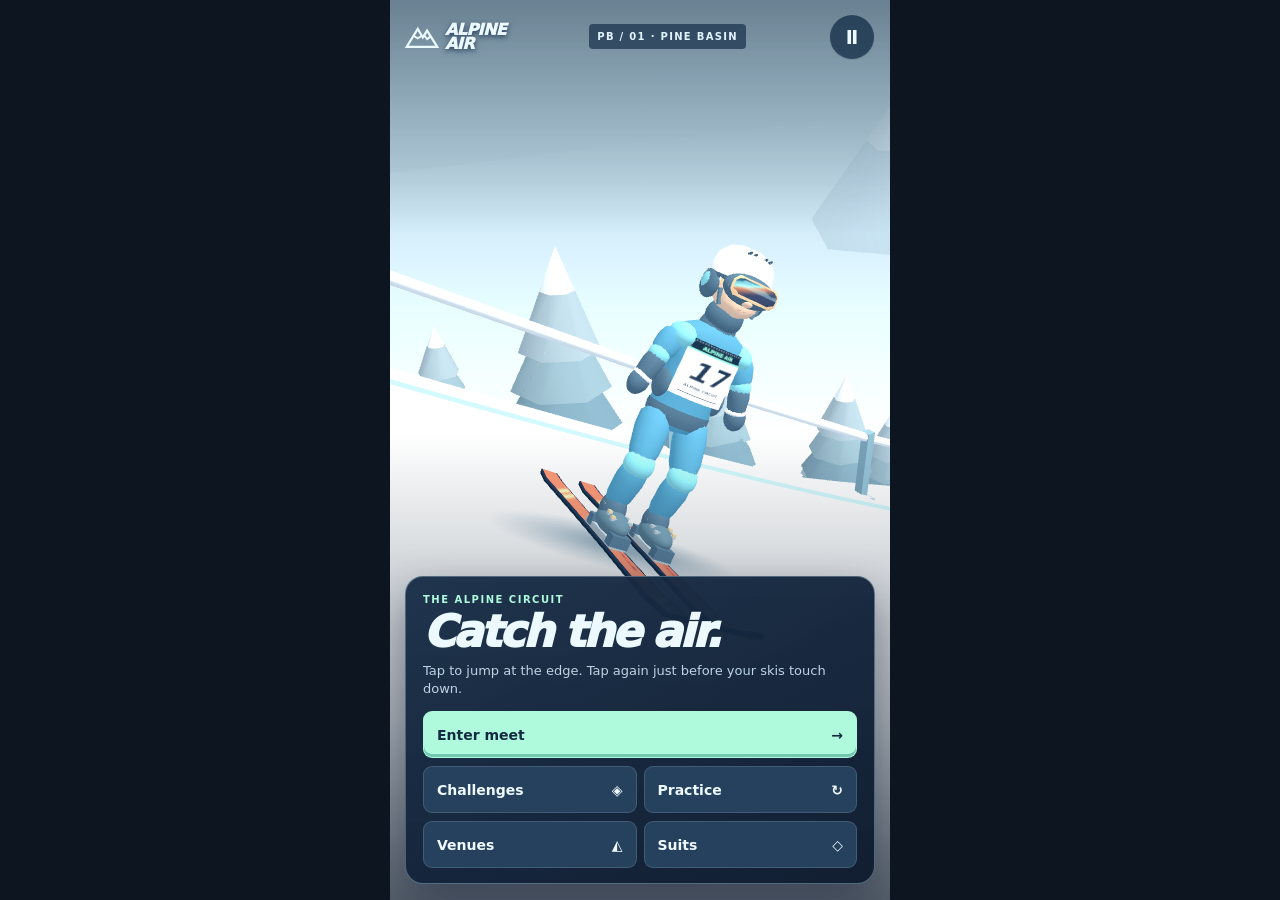
==== commit 5e3c3661: "Add Beacon Fjord and Lantern Village venues" ====
--- a/standalone.html
+++ b/standalone.html
@@ -25,7 +25,9 @@
 </script><script>(()=>{const HILLS=[
  {name:'Pine Basin',code:'PB / 01',target:108,wind:0,time:3.6,window:.37,sky:0xc5e0ee,snow:0xe6f4ff,accent:0xbafde9},
  {name:'Rose Glacier',code:'RG / 02',target:147,wind:1.2,time:3.45,window:.30,sky:0xe0acc2,snow:0xf6ebff,accent:0xffce9d},
- {name:'Aurora Ridge',code:'AR / 03',target:184,wind:-1.9,time:3.3,window:.25,sky:0x7581bc,snow:0xcedcff,accent:0xc8dbff}
+ {name:'Aurora Ridge',code:'AR / 03',target:184,wind:-1.9,time:3.3,window:.25,sky:0x7581bc,snow:0xcedcff,accent:0xc8dbff},
+ {name:'Beacon Fjord',code:'BF / 04',target:188,wind:1.35,time:3.45,window:.30,sky:0x88b7c9,snow:0xd8eff1,accent:0xf2bb68,venue:'fjord',subtitle:'An icebound harbor and working lighthouse.'},
+ {name:'Lantern Village',code:'LV / 05',target:194,wind:-1.15,time:3.45,window:.29,sky:0x7d708f,snow:0xe6ddf0,accent:0xffc881,venue:'village',subtitle:'A dusk run above timber lodges and a moving cable car.'}
 ];
 const CHALLENGES=[
  {id:'blue-line',name:'Blue Line',hill:0,jumps:1,band:[74,87],landing:.45,detail:'Land at 74–87 m. Tap in the gold zone for a shorter jump.'},
@@ -39,6 +41,7 @@
 const challengeFor=run=>CHALLENGES.find(challenge=>challenge.id===run.activity);
 const jumpLimit=run=>run.activity==='circuit'?2:challengeFor(run)?.jumps??1;
 const available=(i,p)=>i===0||Boolean(p.medals[CHALLENGES[i-1]?.id]);
+const practiceAvailable=(hill,p)=>Boolean(HILLS[hill]&&(hill<=p.unlocked||HILLS[hill].venue));
 function ground(z){
  if(z<0){let t=clamp((z+36)/36);return 30-16*(1-Math.pow(1-t,1.42))-.39*Math.pow(t,12)}
  const q=Math.min(z,43), u=clamp((z-43)/19);
@@ -47,7 +50,10 @@
 function profile(v={}){
  const medals={};
  for(const {id} of CHALLENGES)medals[id]=clamp(Math.floor(Number(v.medals?.[id])||0),0,3);
- return {unlocked:Number.isInteger(v.unlocked)?clamp(v.unlocked,0,2):0,best:HILLS.map((_,i)=>clamp(Number(v.best?.[i])||0,0,350)),practice:HILLS.map((_,i)=>clamp(Number(v.practice?.[i])||0,0,150)),medals,aurora:v.aurora===true,ember:v.ember===true,kit:['blue','rose','ice','aurora','ember','summit','gold'].includes(v.kit)?v.kit:'blue',sound:v.sound!==false}
+ const best=HILLS.map((_,i)=>clamp(Number(v.best?.[i])||0,0,350));
+ let unlocked=Number.isInteger(v.unlocked)?clamp(v.unlocked,0,HILLS.length-1):0;
+ if(unlocked===2&&best[2]>=HILLS[2].target)unlocked=3;
+ return {unlocked,best,practice:HILLS.map((_,i)=>clamp(Number(v.practice?.[i])||0,0,150)),medals,aurora:v.aurora===true,ember:v.ember===true,kit:['blue','rose','ice','aurora','ember','summit','gold'].includes(v.kit)?v.kit:'blue',sound:v.sound!==false}
 }
 function newRun(hill=0,activity='circuit'){return {hill,activity,attempt:0,results:[],phase:'ready',t:0,take:0,land:0,mark:false,z:-35,x:0}}
 function restoreRun(r,p){
@@ -55,7 +61,8 @@
  const s=newRun(r.hill,r.activity??'circuit');
  const challenge=challengeFor(s);
  if(challenge){if(challenge.hill!==s.hill||!available(CHALLENGES.indexOf(challenge),p))return null}
- else if(!['circuit','practice'].includes(s.activity)||s.hill>p.unlocked)return null;
+ else if(s.activity==='practice'){if(!practiceAvailable(s.hill,p))return null}
+ else if(s.activity!=='circuit'||s.hill>p.unlocked)return null;
  const limit=jumpLimit(s);
  if(r.results.length>limit)return null;
  s.results=r.results.filter(v=>v&&[v.distance,v.style,v.points,v.take,v.land].every(Number.isFinite)).map(v=>({distance:clamp(v.distance,0,150),style:clamp(v.style,0,20),points:clamp(v.points,0,200),take:clamp(v.take),land:clamp(v.land)}));
@@ -109,7 +116,7 @@
 function settle(r,p){
  if(r.activity!=='circuit'||r.phase!=='result'||r.results.length!==2)return false;
  let t=total(r);p.best[r.hill]=Math.max(t,p.best[r.hill]);
- if(t>=HILLS[r.hill].target)p.unlocked=Math.max(p.unlocked,Math.min(2,r.hill+1));
+ if(t>=HILLS[r.hill].target)p.unlocked=Math.max(p.unlocked,Math.min(HILLS.length-1,r.hill+1));
  return t>=HILLS[r.hill].target;
 }
 function challengeResult(run){
@@ -553,6 +560,156 @@
   }
 }
 
+const VenueThree=window.THREE;
+const venueVector=(x,y,z)=>new VenueThree.Vector3(x,y,z);
+
+function buildVenue(view,parent,theme,shoulder,floor,random){
+ const site=new VenueThree.Group();
+ parent.add(site);
+ const box=(x,y,z,w,h,d,color)=>view.box(site,x,y,z,w,h,d,color);
+ const pole=(a,b,r,color)=>view.tube(site,venueVector(...a),venueVector(...b),r,color);
+ const group=(x,y,z)=>{
+  const object=new VenueThree.Group();
+  object.position.set(x,y,z);
+  site.add(object);
+  return object;
+ };
+ const part=(p,x,y,z,w,h,d,c)=>view.box(p,x,y,z,w,h,d,c);
+ const glow=(p,x,y,z,w,h,d,c)=>{
+  const object=part(p,x,y,z,w,h,d,c);
+  object.material=view.venueGlow(c);
+  return object;
+ };
+ const sign=(x,y,z,width,label)=>view.sign(site,x,y,z,width,.72,label);
+ function finishGate(label,frame,trim){
+  const z=64.6,y=ground(z);
+  for(const side of [-1,1]){
+   box(side*4.58,y+1.28,z,.24,3.35,.35,frame);
+   box(side*4.58,y+.22,z,.48,.44,.55,trim);
+  }
+  box(0,y+3.11,z,9.4,.31,.32,frame);
+  sign(0,y+2.81,z-.22,4.65,label);
+ }
+
+ function lodge(x,z,w,d,color,roof){
+  // A solid stone base bridges the grade under the long wall.
+  const foundation=Math.min(shoulder(x-w/2,z+d/2),shoulder(x+w/2,z+d/2))-.25;
+  const y=Math.max(shoulder(x-w/2,z-d/2),shoulder(x+w/2,z-d/2));
+  const house=group(x,y,z);
+  part(house,0,(foundation-y)/2-.04,0,w+.12,y-foundation+.10,d+.12,0x43566a);
+  part(house,0,.91,0,w,1.82,d,color);
+  for(const column of [-1,1]){
+   const roofPanel=part(house,column*w*.26,2.04,0,w*.64,.17,d+.39,roof);
+   roofPanel.rotation.z=-column*.43;
+   const trim=part(house,column*w*.26,2.11,0,w*.60,.075,d+.32,0xe2edf5);
+   trim.rotation.z=-column*.43;
+  }
+  for(const end of [-1,1]){
+   part(house,0,1.82,end*(d/2-.09),w,.16,.21,0x3a3046);
+   const wallZ=end*(d/2+.013);
+   part(house,0,.54,wallZ,.49,1.02,.075,0x352e41);
+   for(const side of [-1,1]){
+    part(house,side*w*.30,1.03,wallZ,.66,.63,.07,0x392e40);
+    glow(house,side*w*.30,1.03,wallZ+end*.05,.50,.48,.03,0xffc677);
+    part(house,side*w*.30,1.03,wallZ+end*.08,.045,.50,.021,0x70516a);
+   }
+  }
+  for(const side of [-1,1])for(const offset of [-.25,.25]){
+   const face=side*(w*.5+.023);
+   part(house,face,1.06,d*offset,.08,.62,.69,0x362e44);
+   glow(house,face+side*.049,1.06,d*offset,.026,.46,.51,0xffb966);
+  }
+  part(house,w*.24,2.43,d*.22,.31,1.04,.32,0x6e5763);
+  part(house,w*.24,2.96,d*.22,.41,.16,.42,0xe5eafa);
+ }
+
+ if(theme==='fjord'){
+  for(const side of [-1,1]){
+   const center=side*45;
+   box(center,floor+.025,70,58,.025,70,0x397b9a);
+   for(let i=0;i<26;i++){
+    const x=side*(19+random()*48),z=40+random()*56;
+    const floe=view.mesh(site,new VenueThree.CylinderGeometry(1,1,.08,5,1),i%3===0?0x8dbecf:0xb3d6df,x,floor+.053,z);
+    floe.scale.set(.8+random()*3,1,.45+random()*1.1);
+    floe.rotation.y=random()*Math.PI;
+   }
+  }
+  lodge(8.2,-16,3.4,4.8,0x3a7886,0x2c5269);
+  lodge(-8.4,16,3.2,4.0,0xa65244,0x344b63);
+  lodge(8.5,34,3.4,5,0x3b7789,0x2c5269);
+  const dockY=floor+.74;
+  box(-20,dockY,59,20,.37,3.5,0x796d68);
+  for(let i=0;i<9;i++){
+   box(-10-i*2.4,dockY-.53,57.6,.23,1.38,.24,0x3b4658);
+   box(-10-i*2.4,dockY+.55,57.7,.17,.82,.18,0xb38e69);
+  }
+  box(-23,dockY+.25,63,5.4,.72,2.1,0x213e58);
+  box(-23,dockY+.62,63,5.1,.28,2.0,0xb64e49);
+  box(-23.7,dockY+1.06,63,1.9,.85,1.6,0xe4e8e0);
+  box(-23.65,dockY+1.28,62.16,1.3,.36,.09,0x385f77);
+  pole([-23,dockY+1.45,63],[-23,dockY+3.6,63],.049,0x516079);
+  sign(-10,dockY+1.72,57.35,3.1,'FJORD DOCK');
+  finishGate('BEACON HARBOR',0x31576e,0xe2a969);
+  const tx=7.45,tz=58,base=shoulder(tx,tz);
+  view.mesh(site,new VenueThree.CylinderGeometry(1.74,2.30,.9,10),0x426a7a,tx,base+.18,tz);
+  for(let i=0;i<5;i++){
+   const bottom=1.35-i*.12;
+   view.mesh(site,new VenueThree.CylinderGeometry(bottom-.12,bottom,1.32,12,1,true),i%2?0xbd5f52:0xe0eceb,tx,base+1.04+i*1.32,tz);
+  }
+  view.mesh(site,new VenueThree.CylinderGeometry(1.34,1.05,.37,12),0x38556d,tx,base+7.06,tz);
+  const beacon=group(tx,base+7.65,tz);
+  glow(beacon,0,0,0,1.32,.85,1.30,0xffd690);
+  part(beacon,.70,0,0,.15,.78,.68,0xffe8ae);
+  for(let i=0;i<8;i++){
+   const a=i*Math.PI/4;
+   box(tx+Math.sin(a)*.83,base+7.64,tz+Math.cos(a)*.83,.09,1.14,.09,0x243d51);
+  }
+  view.mesh(site,new VenueThree.ConeGeometry(1.30,1.03,12),0x2e465b,tx,base+8.66,tz);
+  sign(tx,base+1.18,tz-1.40,2.8,'BEACON 04');
+  return (time,reduced)=>{beacon.rotation.y=reduced?0:time*.72};
+ }
+
+ for(const [x,z,w,d,c] of [
+  [-8.4,-28,4.4,5.6,0x915b55],[8.7,-18,4,5,0x665b78],
+  [-9.0,1,4.3,5.5,0x6d626f],[8.4,10,3.8,4.3,0x965d55],
+  [-8.6,29,4.3,5,0x69516b],[9.3,38,5.4,6,0x8d5455],
+  [-8.7,54,4.2,6,0x665675],[11.9,55,4.7,5.8,0x9b6159]
+ ])lodge(x,z,w,d,c,0x4d4761);
+
+ for(const side of [-1,1])for(const z of [-31,-21,-11,1,13,25,37,49,59]){
+  const x=side*5.15,y=shoulder(x,z);
+  box(x,y+.87,z,.10,1.90,.10,0x574156);
+  const lantern=group(x,y+1.88,z);
+  part(lantern,0,-.12,0,.31,.071,.30,0x573a51);
+  glow(lantern,0,0,0,.23,.24,.23,0xffc47f);
+  part(lantern,0,.14,0,.32,.072,.32,0x654155);
+ }
+ sign(-8.3,shoulder(-8.3,58)+1.30,57,3.45,'LANTERN LODGE');
+ finishGate('LANTERN SQUARE',0x5f415e,0xf7b875);
+ const railX=-8.4,start=[railX,shoulder(railX,-33)+7.6,-33],end=[railX,shoulder(railX,58)+6.4,58];
+ pole(start,end,.052,0x3e3b54);
+ for(const z of [-33,-5,23,58]){
+  const f=(z+33)/91,top=start[1]+(end[1]-start[1])*f,base=shoulder(railX,z);
+  pole([railX+.83,base-.2,z],[railX+.83,top,z],.16,0x424058);
+  pole([railX+.83,top,z],[railX-.22,top,z],.089,0x424058);
+ }
+ const cabin=group(...start);
+ part(cabin,0,-.31,0,.077,.66,.09,0x302d4a);
+ part(cabin,0,-1.05,0,1.46,1.12,1.34,0xaf5a56);
+ part(cabin,0,-1.64,0,1.48,.13,1.34,0x4a3e58);
+ for(const side of [-1,1]){
+  glow(cabin,side*.747,-.93,0,.038,.47,1.03,0xffbd76);
+  glow(cabin,0,-.93,side*.684,1.03,.47,.037,0xffcf93);
+ }
+ const moon=view.ball(site,-11,23,100,4.6,4.6,4.6,0xffd7aa);
+ moon.material=view.venueGlow(0xffd7aa);
+ return (time,reduced)=>{
+  const t=reduced?.44:.10+.80*(.5+.5*Math.sin(time*.29));
+  cabin.position.set(railX,start[1]+(end[1]-start[1])*t,start[2]+(end[2]-start[2])*t);
+  cabin.rotation.z=reduced?0:.07*Math.cos(time*.71);
+ };
+}
+
 const T=window.THREE;
 const V=(x,y,z)=>new T.Vector3(x,y,z);
 const mix=(a,b,t)=>a+(b-a)*t;
@@ -569,6 +726,11 @@
  }
  resize(){let {width:w,height:h}=this.el.getBoundingClientRect();if(!w||!h)return;this.c.aspect=w/h;this.c.updateProjectionMatrix();this.r.setPixelRatio(Math.min(devicePixelRatio||1,1.5));this.r.setSize(w,h,false)}
  m(color){if(!this.mat.has(color))this.mat.set(color,new T.MeshLambertMaterial({color}));return this.mat.get(color)}
+ venueGlow(color){
+  this.glowMaterials??=new Map();
+  if(!this.glowMaterials.has(color))this.glowMaterials.set(color,new T.MeshBasicMaterial({color}));
+  return this.glowMaterials.get(color);
+ }
  mesh(parent,geo,c,x,y,z){let a=new T.Mesh(geo,this.m(c));a.position.set(x,y,z);parent.add(a);return a}
  box(p,x,y,z,w,h,d,c){let m=this.mesh(p,this.boxGeo,c,x,y,z);m.scale.set(w,h,d);return m}
  ball(p,x,y,z,w,h,d,c){let m=this.mesh(p,this.ballGeo,c,x,y,z);m.scale.set(w,h,d);return m}
@@ -592,16 +754,20 @@
    geometries.forEach(geometry=>geometry.dispose());
    this.s.remove(this.map);
   }
-  const p=this.map=new T.Group(),h=HILLS[id];this.s.add(p);this.s.background=new T.Color(h.sky);this.s.fog=new T.FogExp2(h.sky,.0088);
+  const p=this.map=new T.Group(),h=HILLS[id];
+  const fjord=h.venue==='fjord',village=h.venue==='village';
+  const bankColor=[0xc7e0ee,0xe1d5e8,0x9db2dc,0xb0d4de,0xbcb5d2][id];
+  this.s.add(p);this.s.background=new T.Color(h.sky);this.s.fog=new T.FogExp2(h.sky,fjord?.0075:.0088);
   let seed=12393+id*77;let rand=()=>{seed=(Math.imul(seed,1664525)+1013904223)>>>0;return seed/4294967296};
   // The valley slab must sit below the lowest part of the runout.
   const valleyFloor=ground(67)-.22;
-  this.box(p,0,valleyFloor-4,37,380,8,315,0xaac8db);
-  for(let j=0;j<4;j++)for(let i=0;i<9;i++){
-   let x=(i-4)*25+(rand()-.5)*13,z=89+j*30+rand()*12,ht=15+rand()*22+j*5,rad=12+rand()*12;
+  this.box(p,0,valleyFloor-4,37,380,8,315,bankColor);
+  for(let j=0;j<(h.venue?3:4);j++)for(let i=0;i<9;i++){
+   if((fjord||village)&&i>=3&&i<=5&&j===0)continue;
+   let x=(i-4)*25+(rand()-.5)*13,z=(village?116:89)+j*30+rand()*12,ht=(village?9:15)+rand()*(village?14:22)+j*5,rad=12+rand()*12;
    // Rock and snow meet at a shared ring, with one surface on either side.
    const mountainBase=valleyFloor-.25;
-   const rock=this.mesh(p,new T.CylinderGeometry(rad*.47,rad,ht*.53,5,1,true),[0x7294b2,0x8eabc2,0x98b6cc,0xb3cbdc][j],x,mountainBase+ht*.265,z);
+   const rock=this.mesh(p,new T.CylinderGeometry(rad*.47,rad,ht*.53,5,1,true),(village?[0x615776,0x80728e,0x9a88a4]:[0x7294b2,0x8eabc2,0x98b6cc,0xb3cbdc])[j],x,mountainBase+ht*.265,z);
    const cap=this.mesh(p,new T.ConeGeometry(rad*.47,ht*.47,5,1,true),[0xe2eef5,0xd0e0ec,0xd6e5f0,0xdce9f3][j],x,mountainBase+ht*.765,z);
    rock.rotation.y=cap.rotation.y=rand();
   }
@@ -609,17 +775,20 @@
   for(let side of [-1,1]){
    const pts=[],ix=[],cols=13,rows=34;
    for(let j=0;j<=rows;j++)for(let i=0;i<=cols;i++){let x=side*(4.05+i*3),z=-44+j*3.75;pts.push(x,shoulder(x,z),z);if(j<rows&&i<cols){let k=j*(cols+1)+i,a=k+cols+1;ix.push(...(side>0?[k,a,k+1,k+1,a,a+1]:[k,k+1,a,k+1,a+1,a]))}}
-   const land=new T.BufferGeometry();land.setAttribute('position',new T.Float32BufferAttribute(pts,3));land.setIndex(ix);land.computeVertexNormals();this.mesh(p,land,[0xc7e0ee,0xe1d5e8,0x9db2dc][id],0,0,0);
-  }
+   const land=new T.BufferGeometry();land.setAttribute('position',new T.Float32BufferAttribute(pts,3));land.setIndex(ix);land.computeVertexNormals();this.mesh(p,land,bankColor,0,0,0);
+  }
+  this.animateVenue=h.venue?buildVenue(this,p,h.venue,shoulder,valleyFloor,rand):null;
+  this.venueTime=0;
   const pineGeo=new T.CylinderGeometry(.42,1,.58,7,1,true).translate(0,-.21,0);
   const pineSnowGeo=new T.ConeGeometry(.42,.42,7,1,true).translate(0,.29,0);
+  const treeCount=fjord?17:village?34:73;
   const pineBatches=[0x28485d,0x3e6173,0x58788a,0xd7eaf5].map((color,i)=>{
-   const batch=new T.InstancedMesh(i===3?pineSnowGeo:pineGeo,this.m(color),i===3?219:73);
+   const batch=new T.InstancedMesh(i===3?pineSnowGeo:pineGeo,this.m(color),i===3?treeCount*3:treeCount);
    p.add(batch);
    return batch;
   });
   const transform=new T.Object3D();
-  for(let i=0;i<73;i++){let side=i%2?-1:1,x=side*(8.4+rand()*27),z=-38+rand()*116,scale=.65+rand()*1.20,y=shoulder(x,z)-.18;
+  for(let i=0;i<treeCount;i++){let side=i%2?-1:1,x=side*((h.venue?15:8.4)+rand()*(fjord?14:27)),z=-38+rand()*(fjord?72:116),scale=.65+rand()*1.20,y=shoulder(x,z)-.18;
    this.box(p,x,y+.5*scale,z,.25*scale,1.6*scale,.25*scale,0x6a6773);
    transform.rotation.y=i*1.47;
    for(let k=0;k<3;k++){
@@ -640,7 +809,7 @@
    this.strip(p,a-.054,a+.054,-36,0,id===2?0xb2c8e3:0xdceaf0,.028);
   }
   for(let a of [-2.93,-2.65,-2.37,2.37,2.65,2.93]){
-   this.strip(p,a-.012,a+.012,2,63,[0xc9dfed,0xdacee1,0xadc1e2][id],.016);
+   this.strip(p,a-.012,a+.012,2,63,bankColor,.016);
   }
   for(let side of [-1,1]){
    this.strip(p,side*3.35-.11,side*3.35+.11,-36,64,0x5886a5,.028);
@@ -665,7 +834,7 @@
   this.sign(p,0,ground(-36)+3.17,-35.8,5.25,1.13,h.name.toUpperCase()).rotation.y=0;
   this.flags=[];
   for(let side of [-1,1])for(let z of [8,23,39,54]){
-   let x=side*5.4,y=ground(z)-.16, clr=side>0?0xff7e70:0x51b0ca;
+   let x=side*5.4,y=ground(z)-.16, clr=h.venue?h.accent:side>0?0xff7e70:0x51b0ca;
    this.box(p,x,y+1.45,z,.10,3.1,.12,0x34546e);
    this.ball(p,x,y+3.02,z,.084,.083,.084,0xf2c779);
    const flag=new T.Group();
@@ -710,6 +879,8 @@
  }
  render(run,kit,mode,fx,reduced,dt=1/60){
   if(run.hill!==this.id)this.make(run.hill);
+  this.venueTime+=dt;
+  this.animateVenue?.(this.venueTime,reduced);
   let r=run, z=r.z, x=r.x, fly=r.phase==='flight', u=fly?clamp(r.t/flightTime(r)):0;
   const close=mode!=='race', intro=close||r.phase==='ready';
   if(intro){z=close?-27:-35;x=0}
@@ -742,7 +913,8 @@
    flag.rotation.y=.14*HILLS[r.hill].wind+(reduced?0:Math.sin(r.t*5+i*.83)*.20);
   });
   let ca=close?V(-4.60,g+3.68,z-3.1):V(x+1.9+(fly?.48*Math.sin(u*Math.PI):0),g+air+4.12,z-5.9);
-  let look=close?V(.03,g+.75,z+.17):V(x,g+air+.20,z+2.15);
+  const tourLift=HILLS[r.hill].venue&&fly?.55:0;
+  let look=close?V(.03,g+.75,z+.17):V(x,g+air+.20+tourLift,z+2.15);
   if(!close&&(r.phase==='result'||r.phase==='between')){ca=V(x-4.4,g+2.72,z+5.4);look=V(x,g+.75,z+.2)}
   if(!this.lastPhase||reduced||this.lastPhase==='result'&&r.phase==='ready'||intro&&this.lastPhase!=='ready'){this.cam.copy(ca);this.look.copy(look)}else{this.cam.lerp(ca,.12);this.look.lerp(look,.15)}
   if(Math.abs(this.cam.x)<4.1)this.cam.y=Math.max(this.cam.y,ground(this.cam.z)+1.15);
@@ -864,7 +1036,7 @@
  const challenge=challengeFor(run);
  const name=challenge?.name??'Practice';
  const label='<small>'+name+' · '+HILLS[run.hill].name+'</small>';
- if(run.phase==='ready')return label+'<h2>At the gate</h2><p>'+(challenge?.detail??'Train your timing with slower cues. Every jump counts toward your practice best.')+'</p>'+button('Start descent','start');
+ if(run.phase==='ready')return label+'<h2>At the gate</h2><p>'+(challenge?.detail??HILLS[run.hill].subtitle??'Train your timing with slower cues. Every jump counts toward your practice best.')+'</p>'+button('Start descent','start');
  if(run.phase==='between')return label+'<h2>First mark</h2>'+marks(run)+'<p>Match your first jump to stay within '+challenge.gap+' m.</p>'+button('Next jump','second');
  if(run.phase!=='result')return '';
  if(!challenge)return label+'<h2>Practice mark</h2>'+marks(run)+'<p>Personal best · '+pf.practice[run.hill]+' m</p>'+button('Jump again','replay')+'<div class="row">'+button('Practice hills','practice','secondary','◭')+button('Home','home','secondary','←')+'</div>';
@@ -887,7 +1059,7 @@
    (run===side&&side.phase!=='result'?button('Resume '+(challengeFor(side)?.name??'practice'),'resume-side'):'')+
    button(circuit.phase==='result'?'View results':circuit.results.length?'Continue meet':'Enter meet','enter',run===side&&side.phase!=='result'?'choice':'primary')+
    '<div class="row">'+button('Challenges','challenges','secondary','◈')+button('Practice','practice','secondary','↻')+'</div>'+
-   '<div class="row">'+button('Hills','hills','secondary','◭')+button('Suits','kits','secondary','◇')+'</div>';
+   '<div class="row">'+button('Venues','hills','secondary','◭')+button('Suits','kits','secondary','◇')+'</div>';
  }
  else if(mode==='challenges'){
   html='<small>Alpine challenge board</small><h2>Challenges</h2><p>'+starTotal()+' / 18 stars · Clear a challenge to unlock the next.</p>'+
@@ -896,10 +1068,16 @@
  }
  else if(mode==='practice'){
   html='<small>Open training</small><h2>Practice</h2><p>One jump at a time. Slower timing cues and a personal best for each hill.</p>'+
-   HILLS.map((v,i)=>button(v.name,'practice-'+i,'choice',i>pf.unlocked?'LOCKED':pf.practice[i]?pf.practice[i]+' M':'→',i>pf.unlocked)).join('')+
+   HILLS.map((v,i)=>button(v.name,'practice-'+i,'choice',!practiceAvailable(i,pf)?'LOCKED':pf.practice[i]?pf.practice[i]+' M':v.venue?'NEW':'→',!practiceAvailable(i,pf))).join('')+
    '<div class="row">'+button('Back','home','secondary','←')+'</div>';
  }
- else if(mode==='hills'){html='<small>Alpine circuit</small><h2>Hills</h2>'+HILLS.map((v,i)=>button(v.name,'hill'+i,'choice',i>pf.unlocked?'LOCKED':pf.best[i]?pf.best[i].toFixed(1)+' PTS':'→',i>pf.unlocked)).join('')+'<div class="row">'+button('Back','home','secondary','←')+'</div>'}
+ else if(mode==='hills'){
+  html='<small>Alpine circuit</small><h2>Venues</h2><p>Tour the new venues now, or unlock their meets in the circuit.</p>'+
+   HILLS.map((v,i)=>{
+    const tour=v.venue&&i>pf.unlocked;
+    return button(v.name,tour?'practice-'+i:'hill'+i,'choice',tour?'EXPLORE':i>pf.unlocked?'LOCKED':pf.best[i]?pf.best[i].toFixed(1)+' PTS':'→',!tour&&i>pf.unlocked);
+   }).join('')+'<div class="row">'+button('Back','home','secondary','←')+'</div>';
+ }
  else if(mode==='kits'){html='<small>Equipment</small><h2>Ski suits</h2>'+Object.keys(names).filter(k=>!['aurora','ember'].includes(k)||support[k]||pf[k]).map(k=>button(names[k],'kit-'+k,'choice',pf.kit===k?'✓':owned(k)?'◇':k==='summit'?'4 STARS':k==='gold'?'12 STARS':'LOCKED',!owned(k))).join('');
   if(support.aurora&&!pf.aurora)html+='<p class="reward">Like this game in GameWave to unlock Aurora Violet.</p>';
   if(support.ember&&!pf.ember)html+='<p class="reward">Post a direct comment in GameWave to unlock Ember Orange.</p>';
@@ -907,9 +1085,9 @@
  }else if(run.activity!=='circuit'){html=activityPanel()}
  else if(run.phase==='ready'){html='<small>'+h.name+' · Jump '+(run.attempt+1)+' / 2</small><h2>At the gate</h2><p>Tap when the timing bar reaches mint. Two jumps to score '+h.target+' points.</p>'+button('Start descent','start')}
  else if(run.phase==='between'||run.phase==='result'){
-  const done=run.phase==='result',win=total(run)>=h.target;
-  html='<small>'+h.name+' · '+(done?'Meet results':'Jump 1 of 2')+'</small><h2>'+(done?(win?(run.hill===2?'Circuit champion':'Hill cleared'):'Try another meet'):'First mark')+'</h2>'+(win&&done?'<div class="medal" aria-hidden="true">✦</div>':'')+'<div class="scores">'+run.results.map((v,i)=>'<div class="score"><strong>'+v.distance+' m</strong><span>Style '+v.style.toFixed(1)+'</span><b>'+v.points.toFixed(1)+' pts</b></div>').join('')+'</div><p>'+total(run).toFixed(1)+' / '+h.target+' points'+(done&&win&&run.hill<2?' · '+HILLS[run.hill+1].name+' unlocked':'')+'</p>';
-  html+=done?(win&&run.hill<2?button('Next hill','next'):'')+'<div class="row">'+button('Jump again','replay',win&&run.hill<2?'secondary':'primary','↻')+button('Hills','hills','secondary','◭')+'</div>':button('Next jump','second');
+  const done=run.phase==='result',win=total(run)>=h.target,finalHill=run.hill===HILLS.length-1;
+  html='<small>'+h.name+' · '+(done?'Meet results':'Jump 1 of 2')+'</small><h2>'+(done?(win?(finalHill?'Circuit champion':'Hill cleared'):'Try another meet'):'First mark')+'</h2>'+(win&&done?'<div class="medal" aria-hidden="true">✦</div>':'')+marks(run)+'<p>'+total(run).toFixed(1)+' / '+h.target+' points'+(done&&win&&!finalHill?' · '+HILLS[run.hill+1].name+' unlocked':'')+'</p>';
+  html+=done?(win&&!finalHill?button('Next hill','next'):'')+'<div class="row">'+button('Jump again','replay',win&&!finalHill?'secondary':'primary','↻')+button('Venues','hills','secondary','◭')+'</div>':button('Next jump','second');
  }
  $('panel').innerHTML=html;
 }
@@ -938,9 +1116,9 @@
   if(challenge&&available(i,pf))selectRun(side?.activity===challenge.id&&side.phase!=='result'?side:newRun(challenge.hill,challenge.id));
  }else if(id.startsWith('practice-')){
   const i=Number(id.slice(9));
-  if(HILLS[i]&&i<=pf.unlocked)selectRun(newRun(i,'practice'));
+  if(practiceAvailable(i,pf))selectRun(newRun(i,'practice'));
  }else if(id==='replay'){selectRun(newRun(run.hill,run.activity))}
- else if(id==='next'||/^hill[0-2]$/.test(id)){
+ else if(id==='next'||/^hill\d+$/.test(id)){
   const n=id==='next'?run.hill+1:Number(id.slice(4));
   if(n>pf.unlocked||n>=HILLS.length)return;
   selectRun(newRun(n))
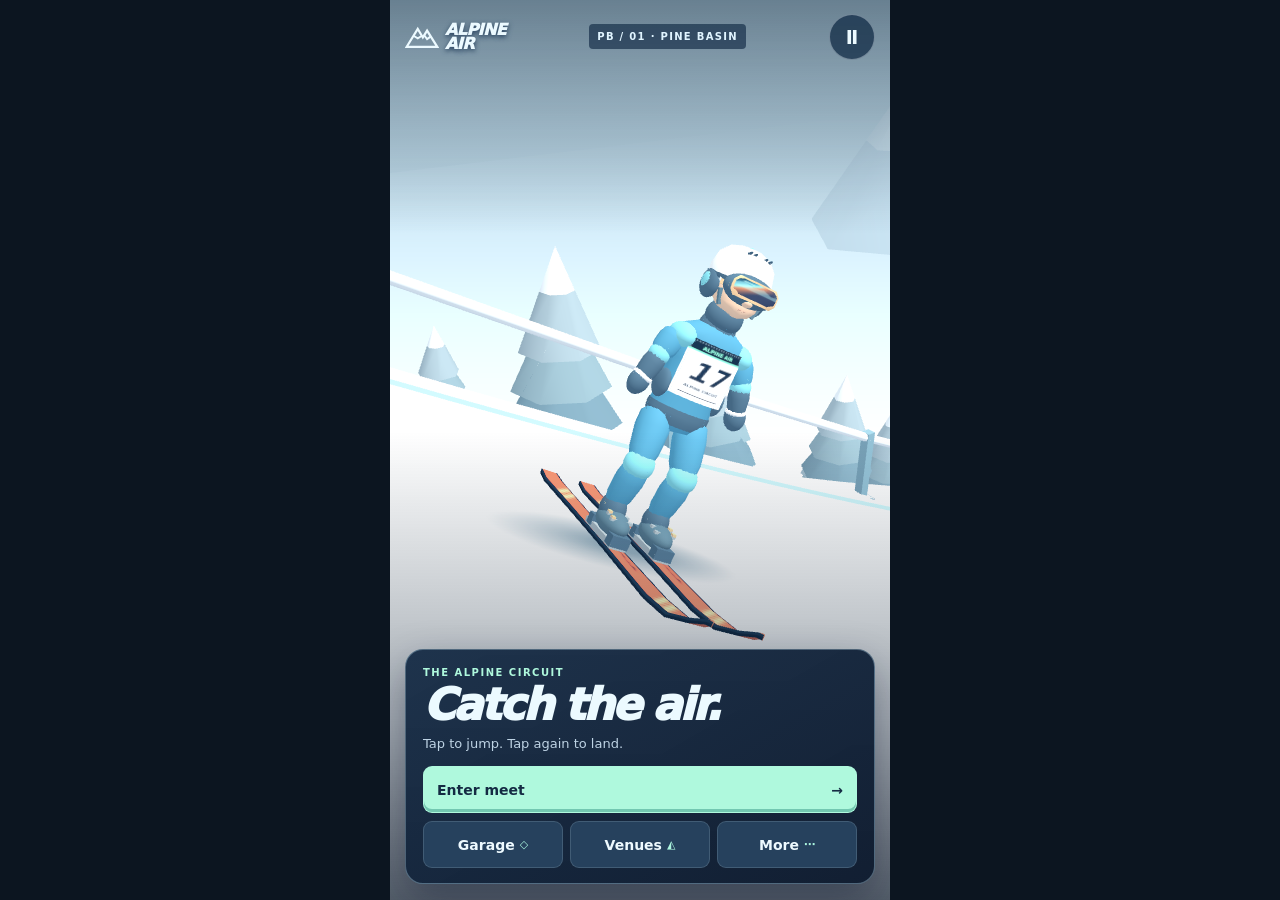
==== commit bf5e65fa: "Add a comedy sled garage and original music" ====
--- a/standalone.html
+++ b/standalone.html
@@ -7,6 +7,15 @@
 @media(max-width:360px){header{gap:6px}.brand{font-size:14px;gap:4px}.brand svg{width:28px}.meet{font-size:9px;letter-spacing:.055em;padding:7px 6px}}
 .rating{color:#ffdf8d;font-size:21px;letter-spacing:.1em;line-height:1.25}
 .track #zone.gold{background:#ffd77e}
+.home-dock button{justify-content:center;gap:5px;padding:0 6px;min-width:0}
+.home-dock button span:last-child{font-size:11px;color:#acf6df}
+.ride-grid{display:grid;grid-template-columns:1fr 1fr;gap:7px;margin:12px 0}
+.ride-choice{min-height:54px;padding:7px 9px;text-align:left;font-size:13px;font-weight:850;border:1px solid #c1e5f433;border-radius:8px;background:#263f59}
+.ride-choice small{margin-top:3px;color:#b5cedd;font-size:9px;letter-spacing:.08em}
+.ride-choice[aria-pressed="true"]{border-color:#abf6dc;background:#345c66;box-shadow:inset 3px 0 #aef5df}
+#toast.meme{color:#342445;background:#ffd684;border-color:#ee9768;transform:translateX(-50%) rotate(-3deg);letter-spacing:.055em}
+@media(max-width:350px){.ride-choice{min-height:48px}.home-dock button{font-size:12px}}
+.garage-dock button{padding:0 8px;white-space:nowrap;font-size:12px;gap:4px}
 </style></head>
 <body><main id="game" aria-label="Alpine Air">
 <div id="stage" aria-hidden="true"></div><div class="vignette"></div>
@@ -37,6 +46,12 @@
  {id:'ridge-reach',name:'Ridge Reach',hill:2,jumps:1,min:104,landing:.66,detail:'Reach 104 m and land with control on Aurora Ridge.'},
  {id:'north-star',name:'North Star',hill:2,jumps:2,min:99,gap:7,landing:.75,detail:'Land two jumps of at least 99 m, within 7 m of each other.'}
 ];
+const RIDES=[
+ {id:'skis',name:'Classic Skis',tag:'Original'},
+ {id:'tub',name:'Tub Launcher',tag:'Bath time'},
+ {id:'cart',name:'Cart of Duty',tag:'Aisle nine'},
+ {id:'duck',name:'Quack Attack',tag:'Unlicensed'}
+];
 const clamp=(x,a=0,b=1)=>Math.min(b,Math.max(a,x));
 const challengeFor=run=>CHALLENGES.find(challenge=>challenge.id===run.activity);
 const jumpLimit=run=>run.activity==='circuit'?2:challengeFor(run)?.jumps??1;
@@ -53,7 +68,7 @@
  const best=HILLS.map((_,i)=>clamp(Number(v.best?.[i])||0,0,350));
  let unlocked=Number.isInteger(v.unlocked)?clamp(v.unlocked,0,HILLS.length-1):0;
  if(unlocked===2&&best[2]>=HILLS[2].target)unlocked=3;
- return {unlocked,best,practice:HILLS.map((_,i)=>clamp(Number(v.practice?.[i])||0,0,150)),medals,aurora:v.aurora===true,ember:v.ember===true,kit:['blue','rose','ice','aurora','ember','summit','gold'].includes(v.kit)?v.kit:'blue',sound:v.sound!==false}
+ return {unlocked,best,practice:HILLS.map((_,i)=>clamp(Number(v.practice?.[i])||0,0,150)),medals,aurora:v.aurora===true,ember:v.ember===true,kit:['blue','rose','ice','aurora','ember','summit','gold'].includes(v.kit)?v.kit:'blue',sound:v.sound!==false,music:typeof v.music==='boolean'?v.music:v.sound!==false,ride:RIDES.some(ride=>ride.id===v.ride)?v.ride:'skis'}
 }
 function newRun(hill=0,activity='circuit'){return {hill,activity,attempt:0,results:[],phase:'ready',t:0,take:0,land:0,mark:false,z:-35,x:0}}
 function restoreRun(r,p){
@@ -142,6 +157,86 @@
  if(stars)p.medals[run.activity]=Math.max(p.medals[run.activity],stars);
  return stars>0;
 }
+
+const RideThree=window.THREE;
+
+function makeRide(athlete,id){
+ const root=new RideThree.Group();
+ athlete.root.add(root);
+ const mats=new Map();
+ const material=color=>{
+  if(!mats.has(color))mats.set(color,new RideThree.MeshStandardMaterial({color,roughness:.52,metalness:.10}));
+  return mats.get(color);
+ };
+ const block=(x,y,z,w,h,d,color)=>athlete.block(root,material(color),x,y,z,w,h,d);
+ const oval=(x,y,z,w,h,d,color)=>athlete.oval(root,material(color),x,y,z,w,h,d);
+ const rail=(x,y,z,length,color)=>block(x,y,z,.044,.045,length,color);
+ const wheels=[];
+ const steel=0x718e9e,cream=0xf1eee0,navy=0x244157;
+ block(0,.076,-.045,.75,.073,1.64,id==='cart'?steel:0x54768a);
+ for(const z of [-.71,.63])block(0,.078,z,.76,.074,.13,navy);
+ if(id==='tub'){
+  for(const side of [-1,1]){
+   oval(side*.367,.218,-.055,.126,.153,.93,0x67c4cb);
+   oval(side*.376,.332,-.052,.103,.059,.94,cream);
+   block(side*.30,.105,-.68,.14,.15,.18,0xc89458);
+  }
+  oval(0,.24,1.00,.467,.183,.20,0x67c4cb);
+  oval(0,.35,.998,.467,.055,.19,cream);
+  oval(0,.27,-1.04,.457,.189,.17,0x67c4cb);
+  oval(0,.39,-1.04,.458,.055,.17,cream);
+  block(.20,.55,1.05,.08,.31,.09,0xe0b568);
+  block(.20,.70,1.00,.080,.072,.19,0xe0b568);
+  block(.20,.656,.92,.07,.11,.07,0xb9854b);
+  for(const [x,y,z,s] of [[-.25,.43,-.93,.13],[-.34,.52,-.89,.082],[-.17,.48,-1.06,.095]]){
+   oval(x,y,z,s,s,s,0xc6edf0);
+  }
+ }else if(id==='cart'){
+  const red=0xe86664;
+  for(const side of [-1,1]){
+   rail(side*.42,.30,-.04,1.78,steel);
+   rail(side*.40,.135,-.04,1.72,steel);
+   for(let i=0;i<7;i++)block(side*.412,.217,-.81+i*.255,.037,.205,.041,steel);
+   for(const z of [-.73,.70]){
+    const wheel=new RideThree.Group();
+    wheel.position.set(side*.43,.15,z);
+    root.add(wheel);
+    const tire=new RideThree.CylinderGeometry(.12,.12,.074,12).rotateZ(Math.PI/2);
+    athlete.mesh(wheel,tire,material(0x263d52));
+    athlete.block(wheel,material(0xf3c06d),side*.042,0,0,.019,.153,.030);
+    wheels.push(wheel);
+   }
+   const handle=block(side*.41,.43,-.98,.058,.34,.058,steel);
+   handle.rotation.x=-.20;
+  }
+  for(const z of [-.94,.87]){
+   block(0,.30,z,.87,.045,.046,steel);
+   for(let i=-3;i<=3;i++)block(i*.123,.218,z,.033,.20,.033,steel);
+  }
+  block(0,.601,-1.01,.91,.085,.082,red);
+  block(0,.21,.902,.37,.18,.053,red);
+  block(0,.208,.932,.27,.041,.013,0xffdb94);
+ }else if(id==='duck'){
+  const yellow=0xf0c441,orange=0xf38c39;
+  for(const side of [-1,1]){
+   oval(side*.399,.229,-.07,.172,.185,.92,yellow);
+   oval(side*.52,.299,-.21,.090,.129,.47,0xe8aa36);
+   oval(side*.558,.338,-.21,.050,.085,.33,0xf9d96b);
+  }
+  oval(0,.22,-.99,.44,.19,.29,yellow);
+  oval(0,.40,-1.19,.24,.13,.20,yellow).rotation.x=-.34;
+  oval(0,.246,.89,.44,.23,.33,yellow);
+  oval(0,.515,1.039,.287,.303,.28,yellow);
+  oval(0,.474,1.317,.234,.088,.204,orange);
+  oval(0,.439,1.338,.212,.052,.173,0xdf6831);
+  for(const side of [-1,1]){
+   oval(side*.175,.588,1.238,.073,.088,.051,0xfff3da);
+   oval(side*.190,.590,1.277,.042,.060,.027,0x26354a);
+   oval(side*.185,.611,1.300,.012,.017,.010,0xffffff);
+  }
+ }
+ return {root,wheels};
+}
 
 const Three = window.THREE;
 const up = new Three.Vector3(0, 1, 0);
@@ -315,6 +410,9 @@
     this.scratch = Array.from({length: 7}, () => new Three.Vector3());
     this.solePoint = new Three.Vector3();
     this.animationTarget = new Array(poses.ready.length);
+    this.rides=new Map();
+    this.ride='skis';
+    this.wheelSpin=0;
   }
 
   mesh(parent, geometry, material, x = 0, y = 0, z = 0) {
@@ -466,7 +564,9 @@
     }
     const blend = reduced ? 1 : 1 - Math.exp(-dt * 16);
     for (let i = 0; i < target.length; i++) this.current[i] += (target[i] - this.current[i]) * blend;
-    const [height, hipZ, pitch, spread, stagger, armOut, elbowY, elbowZ, handY, handZ] = this.current;
+    const [height, hipZ, pitch, skiSpread, skiStagger, armOut, elbowY, elbowZ, handY, handZ] = this.current;
+    const spread=this.ride==='skis'?skiSpread:0;
+    const stagger=this.ride==='skis'?skiStagger:0;
     // Outward yaw swings the tails inward. Keep the whole ski on its side of
     // the stance centerline, including during the transition to a telemark.
     const tailReach = Math.max(...skiSections.map(([z,width]) =>
@@ -509,6 +609,19 @@
       limb.cuff.position.copy(hand).lerp(elbow,.18);
       limb.cuff.quaternion.copy(limb.fore.quaternion);
     }
+    const wheels=this.rides.get(this.ride)?.wheels;
+    if(wheels?.length){
+      if(!intro&&!reduced&&['inrun','flight','brake'].includes(phase))this.wheelSpin-=dt*(phase==='flight'?6:22);
+      for(const wheel of wheels)wheel.rotation.x=this.wheelSpin;
+    }
+  }
+
+  setRide(id){
+    if(id===this.ride)return;
+    if(this.rides.has(this.ride))this.rides.get(this.ride).root.visible=false;
+    if(id!=='skis'&&!this.rides.has(id))this.rides.set(id,makeRide(this,id));
+    if(this.rides.has(id))this.rides.get(id).root.visible=true;
+    this.ride=id;
   }
 
   clearSnow(surfaceHeight) {
@@ -531,6 +644,12 @@
             lift = Math.max(lift, surfaceHeight(point.z) - point.y);
           }
         }
+      }
+    }
+    if(this.ride!=='skis'){
+      for(const x of [-.60,.60])for(let i=0;i<=12;i++){
+        point.set(x,.025,-1.40+i*.2417).applyMatrix4(this.root.matrix);
+        lift=Math.max(lift,surfaceHeight(point.z)-point.y);
       }
     }
     this.root.position.y += lift;
@@ -650,7 +769,7 @@
   pole([-23,dockY+1.45,63],[-23,dockY+3.6,63],.049,0x516079);
   sign(-10,dockY+1.72,57.35,3.1,'FJORD DOCK');
   finishGate('BEACON HARBOR',0x31576e,0xe2a969);
-  const tx=7.45,tz=58,base=shoulder(tx,tz);
+  const tx=-7.55,tz=60,base=shoulder(tx,tz);
   view.mesh(site,new VenueThree.CylinderGeometry(1.74,2.30,.9,10),0x426a7a,tx,base+.18,tz);
   for(let i=0;i<5;i++){
    const bottom=1.35-i*.12;
@@ -877,7 +996,7 @@
   p.add(this.flakes);
   this.lastPhase='';this.id=id;
  }
- render(run,kit,mode,fx,reduced,dt=1/60){
+ render(run,kit,mode,fx,reduced,dt=1/60,ride='skis'){
   if(run.hill!==this.id)this.make(run.hill);
   this.venueTime+=dt;
   this.animateVenue?.(this.venueTime,reduced);
@@ -889,7 +1008,8 @@
   this.hero.position.set(x,g+.045+air,z);
   this.hero.rotation.x=-slope+(fly?-.18*Math.sin(u*Math.PI):0);
   this.hero.rotation.y=close?-1.83:0;
-  this.athlete.pose(run,intro,dt,reduced);
+  this.athlete.setRide(ride);
+  this.athlete.pose(run,intro,dt,reduced);
   this.athlete.clearSnow(snowClearance);
   this.athlete.setKit(kit);
   this.shad.position.set(x,g+.043,z);
@@ -986,6 +1106,58 @@
 
 
 
+const tune=[72,76,79,78,76,null,74,71,67,71,74,77,76,74,72,null,76,79,84,83,79,76,78,null,77,74,71,69,67,71,72,null];
+const bass=[48,43,45,43,48,45,41,43];
+const pitch=note=>440*2**((note-69)/12);
+
+// A swung toy-brass tune, synthesized locally so the game works offline.
+class SledMusic{
+ constructor(context){
+  this.ctx=context;
+  this.bus=context.createGain();
+  this.bus.gain.value=0;
+  this.bus.connect(context.destination);
+  this.playing=false;
+  this.step=0;
+  this.next=0;
+ }
+ voice(note,at,length,type,level,slide=0){
+  const ctx=this.ctx,osc=ctx.createOscillator(),gain=ctx.createGain();
+  osc.type=type;
+  osc.frequency.setValueAtTime(pitch(note+slide),at);
+  if(slide)osc.frequency.exponentialRampToValueAtTime(pitch(note),at+.047);
+  gain.gain.setValueAtTime(.0001,at);
+  gain.gain.exponentialRampToValueAtTime(level,at+.018);
+  gain.gain.exponentialRampToValueAtTime(.0001,at+length);
+  osc.connect(gain);
+  gain.connect(this.bus);
+  osc.start(at);
+  osc.stop(at+length+.012);
+ }
+ update(enabled,flight=false){
+  const ctx=this.ctx;
+  const wanted=enabled&&ctx.state==='running';
+  if(wanted!==this.playing){
+   this.playing=wanted;
+   this.bus.gain.setTargetAtTime(wanted?.52:0,ctx.currentTime,.030);
+   if(wanted){this.next=ctx.currentTime+.035;this.step=0}
+  }
+  if(!wanted)return;
+  if(this.next<ctx.currentTime)this.next=ctx.currentTime+.018;
+  while(this.next<ctx.currentTime+.09){
+   const beat=this.step%tune.length,bar=Math.floor(beat/4),note=tune[beat],at=this.next;
+   if(beat%2===0)this.voice(bass[bar]+(beat%4===2?7:0),at,.16,'triangle',.050);
+   else {
+    this.voice(bass[bar]+12,at,.084,'triangle',.022);
+    this.voice(bass[bar]+(bar===2||bar===5?15:16),at,.084,'sine',.016);
+   }
+   if(note!==null)this.voice(note,at,beat%4===0?.20:.125,flight?'square':'triangle',flight?.024:.040,beat%4===0?-2:0);
+   this.next+=beat%2===0?.183:.124;
+   this.step++;
+  }
+ }
+}
+
 const $=id=>document.getElementById(id),key='alpine-air-v1';
 const reduced=matchMedia('(prefers-reduced-motion: reduce)');
 let data;try{data=JSON.parse(localStorage.getItem(key)||'null')}catch{}
@@ -994,7 +1166,7 @@
 let circuit=restoreRun(valid(data)?data.run:null,pf)||newRun();
 let side=restoreRun(valid(data)?data.side:null,pf);
 let run=data?.selected==='side'&&side?side:circuit;
-let mode='home',paused=false,changed=false,support={},fx=null,noticeUntil=0,last=0,ctx=null,view;
+let mode='home',paused=false,changed=false,support={},fx=null,noticeUntil=0,last=0,ctx=null,music,view;
 const host=new AlpineHost(window,{
  status(v){support=v;if(mode==='kits')panel()},
  reward(kit){if(pf[kit])return;pf[kit]=true;save();notice(kit==='aurora'?'Aurora suit unlocked':'Ember suit unlocked');tone([490,650,800]);if(mode==='kits')panel()},
@@ -1022,8 +1194,25 @@
 function payload(){return {game:'alpine-air',v:1,profile:pf,run:snapshotRun(circuit),side:snapshotRun(side),selected:run===side?'side':'circuit'}}
 function selectRun(next){run=next;if(next.activity==='circuit')circuit=next;else side=next;mode='race';fx=null;save()}
 function save(){changed=true;let p=payload();try{localStorage.setItem(key,JSON.stringify(p))}catch{}host.save(p)}
-function tone(notes,type='sine'){if(!pf.sound)return;try{ctx??=new (window.AudioContext||window.webkitAudioContext)();if(ctx.state==='suspended')ctx.resume().catch(()=>{});const at=ctx.currentTime;notes.forEach((freq,i)=>{const t=at+i*.073,o=ctx.createOscillator(),g=ctx.createGain();o.type=type;o.frequency.value=freq;g.gain.setValueAtTime(.0001,t);g.gain.exponentialRampToValueAtTime(.063,t+.025);g.gain.exponentialRampToValueAtTime(.0001,t+.20);o.connect(g);g.connect(ctx.destination);o.start(t);o.stop(t+.205)})}catch{}}
-function notice(s){$('toast').textContent=s;noticeUntil=performance.now()+1050}
+function unlockAudio(){
+ try{
+  ctx??=new (window.AudioContext||window.webkitAudioContext)();
+  if(ctx.state==='suspended'||ctx.state==='interrupted')ctx.resume().catch(()=>{});
+  if(pf.music)music??=new SledMusic(ctx);
+ }catch{}
+}
+function tone(notes,type='sine'){if(!pf.sound)return;try{const at=ctx.currentTime;notes.forEach((freq,i)=>{const t=at+i*.073,o=ctx.createOscillator(),g=ctx.createGain();o.type=type;o.frequency.value=freq;g.gain.setValueAtTime(.0001,t);g.gain.exponentialRampToValueAtTime(.063,t+.025);g.gain.exponentialRampToValueAtTime(.0001,t+.20);o.connect(g);g.connect(ctx.destination);o.start(t);o.stop(t+.205)})}catch{}}
+function notice(s,meme=false){$('toast').textContent=s;$('toast').classList.toggle('meme',meme);noticeUntil=performance.now()+1050}
+function rideLanding(run){
+ if(pf.ride==='skis')return false;
+ if(run.land<.45)notice('THIS IS FINE.',true);
+ else if(run.land>.81)notice({tub:'BATH TIME. NAILED IT.',cart:'CLEANUP ON AISLE NINE',duck:'QUACK. NO NOTES.'}[pf.ride],true);
+ else notice('TASK FAILED SUCCESSFULLY',true);
+ if(pf.ride==='duck')tone([620,460,575],'sawtooth');
+ if(pf.ride==='cart')tone([215,295,192,245],'square');
+ if(pf.ride==='tub')tone([255,320,465],'sine');
+ return true;
+}
 const button=(label,id,cl='primary',tail='→',disabled=false)=>'<button type="button" class="'+cl+'" data-do="'+id+'" '+(disabled?'disabled':'')+'><span>'+label+'</span><span aria-hidden="true">'+tail+'</span></button>';
 const names={blue:'Basin Blue',rose:'Glacier Rose',ice:'Ridge Ice',summit:'Summit Green',gold:'Suncrest Gold',aurora:'Aurora Violet',ember:'Ember Orange'};
 const starTotal=()=>Object.values(pf.medals).reduce((sum,stars)=>sum+stars,0);
@@ -1053,13 +1242,22 @@
  $('meet').textContent=h.code+' · '+h.name;$('menu').setAttribute('aria-label',active()?'Pause':'Open menu');$('hud').hidden=mode!=='race'||!active();
  $('controls').hidden=mode!=='race'||!active()||paused;
  if(!view)return;
- if(paused){html='<small>Alpine circuit</small><h2>Paused</h2>'+button('Resume','resume')+'<div class="row">'+button(pf.sound?'Sound on':'Sound off','sound','secondary','♪')+'</div>'}
+ if(paused){html='<small>Alpine circuit</small><h2>Paused</h2>'+button('Resume','resume')+'<div class="row">'+button(pf.sound?'SFX on':'SFX off','sound','secondary','◖')+button(pf.music?'Music on':'Music off','music','secondary','♪')+'</div>'}
  else if(mode==='home'){
-  html='<small>THE ALPINE CIRCUIT</small><h1>Catch the air.</h1><p>Tap to jump at the edge. Tap again just before your skis touch down.</p>'+
+  html='<small>THE ALPINE CIRCUIT</small><h1>Catch the air.</h1><p>Tap to jump. Tap again to land.</p>'+
    (run===side&&side.phase!=='result'?button('Resume '+(challengeFor(side)?.name??'practice'),'resume-side'):'')+
    button(circuit.phase==='result'?'View results':circuit.results.length?'Continue meet':'Enter meet','enter',run===side&&side.phase!=='result'?'choice':'primary')+
-   '<div class="row">'+button('Challenges','challenges','secondary','◈')+button('Practice','practice','secondary','↻')+'</div>'+
-   '<div class="row">'+button('Venues','hills','secondary','◭')+button('Suits','kits','secondary','◇')+'</div>';
+   '<div class="row home-dock">'+button('Garage','garage','secondary','◇')+button('Venues','hills','secondary','◭')+button('More','more','secondary','⋯')+'</div>';
+ }
+ else if(mode==='garage'){
+  html='<small>Questionable equipment</small><h2>Garage</h2><div class="ride-grid">'+
+   RIDES.map(ride=>'<button type="button" class="ride-choice" data-do="ride-'+ride.id+'" aria-pressed="'+(pf.ride===ride.id)+'"><span>'+ride.name+'</span><small>'+ride.tag+'</small></button>').join('')+
+   '</div><div class="row garage-dock">'+button('Back','home','secondary','←')+button('Suits','kits','secondary','◇')+button(pf.music?'Music on':'Music off','music','secondary','♪')+'</div>';
+ }
+ else if(mode==='more'){
+  html='<small>Alpine circuit</small><h2>More ways to play</h2>'+
+   button('Challenges','challenges','choice','◈')+button('Practice','practice','choice','↻')+
+   '<div class="row">'+button('Back','home','secondary','←')+button(pf.sound?'SFX on':'SFX off','sound','secondary','◖')+'</div>';
  }
  else if(mode==='challenges'){
   html='<small>Alpine challenge board</small><h2>Challenges</h2><p>'+starTotal()+' / 18 stars · Clear a challenge to unlock the next.</p>'+
@@ -1081,7 +1279,7 @@
  else if(mode==='kits'){html='<small>Equipment</small><h2>Ski suits</h2>'+Object.keys(names).filter(k=>!['aurora','ember'].includes(k)||support[k]||pf[k]).map(k=>button(names[k],'kit-'+k,'choice',pf.kit===k?'✓':owned(k)?'◇':k==='summit'?'4 STARS':k==='gold'?'12 STARS':'LOCKED',!owned(k))).join('');
   if(support.aurora&&!pf.aurora)html+='<p class="reward">Like this game in GameWave to unlock Aurora Violet.</p>';
   if(support.ember&&!pf.ember)html+='<p class="reward">Post a direct comment in GameWave to unlock Ember Orange.</p>';
-  html+='<div class="row">'+button('Back','home','secondary','←')+button(pf.sound?'Sound on':'Sound off','sound','secondary','♪')+'</div>';
+  html+='<div class="row">'+button('Back','garage','secondary','←')+button(pf.sound?'SFX on':'SFX off','sound','secondary','◖')+'</div>';
  }else if(run.activity!=='circuit'){html=activityPanel()}
  else if(run.phase==='ready'){html='<small>'+h.name+' · Jump '+(run.attempt+1)+' / 2</small><h2>At the gate</h2><p>Tap when the timing bar reaches mint. Two jumps to score '+h.target+' points.</p>'+button('Start descent','start')}
  else if(run.phase==='between'||run.phase==='result'){
@@ -1093,23 +1291,27 @@
 }
 function press(){
  if(paused||wide.matches||mode!=='race'||!view)return;
+ unlockAudio();
  let e=action(run);
  if(e==='start'){host.connect();host.start();save();tone([320,470]);panel()}
  if(e==='take'||e==='land'){
   const q=e==='take'?run.take:run.land;
-  notice(q>=.81?(e==='take'?'CLEAN TAKEOFF':'TELEMARK READY'):q>=.45?'GOOD TIMING':'OFF THE MARK');
+  if(e==='take'&&q>=.81&&pf.ride!=='skis')notice('YEET!',true);
+  else notice(q>=.81?(e==='take'?'CLEAN TAKEOFF':'TELEMARK READY'):q>=.45?'GOOD TIMING':'OFF THE MARK');
   tone(q>=.81?[480,645,815]:[325,430]);if(q>=.81)navigator.vibrate?.(14);
  }
 }
 $('panel').addEventListener('click',ev=>{
  const b=ev.target.closest('[data-do]');if(!b)return;const id=b.dataset.do;
+ unlockAudio();
  if(id==='start'){press();return}
  if(id==='resume'){paused=false;panel();return}
  if(id==='sound'){pf.sound=!pf.sound;save();if(pf.sound)tone([500]);panel();return}
+ if(id==='music'){pf.music=!pf.music;if(pf.music)unlockAudio();else music?.update(false);save();panel();return}
  tone([380]);
  if(id==='enter')selectRun(circuit);
  else if(id==='resume-side'&&side)selectRun(side);
- else if(['home','hills','kits','challenges','practice'].includes(id))mode=id;
+ else if(['home','hills','kits','garage','more','challenges','practice'].includes(id))mode=id;
  else if(id==='second'){nextAttempt(run);mode='race';save()}
  else if(id.startsWith('challenge-')){
   const i=Number(id.slice(10)),challenge=CHALLENGES[i];
@@ -1123,12 +1325,16 @@
   if(n>pf.unlocked||n>=HILLS.length)return;
   selectRun(newRun(n))
  }else if(id.startsWith('kit-')){const k=id.slice(4);if(owned(k)){pf.kit=k;save()}}
+ else if(id.startsWith('ride-')){
+  const ride=id.slice(5);
+  if(RIDES.some(option=>option.id===ride)){pf.ride=ride;save();tone(ride==='duck'?[520,400,650]:[430,610]);}
+ }
  panel()
 });
 $('tap').addEventListener('click',press);
-$('menu').addEventListener('click',()=>{tone([335]);if(active()){paused=!paused}else{mode=mode==='home'?'kits':'home'}panel()});
+$('menu').addEventListener('click',()=>{unlockAudio();tone([335]);if(active()){paused=!paused;if(paused)music?.update(false)}else{mode=mode==='home'?'garage':'home'}panel()});
 window.addEventListener('keydown',e=>{if(e.repeat||e.target.closest?.('button'))return;if(e.code==='Space'&&active()){e.preventDefault();press()}});
-function freeze(){if(active()&&!paused){paused=true;panel()}}
+function freeze(){music?.update(false);if(active()&&!paused){paused=true;panel()}}
 document.addEventListener('visibilitychange',()=>{if(document.hidden)freeze()});wide.addEventListener('change',()=>{if(wide.matches)freeze()});
 window.addEventListener('pagehide',()=>{freeze();host.stop()});window.addEventListener('pageshow',e=>{if(e.persisted)location.reload()});
 function controls(){
@@ -1154,13 +1360,18 @@
 function frame(ms){
  requestAnimationFrame(frame);const dt=Math.min(.08,(ms-(last||ms))/1000);last=ms;
  if(document.hidden||wide.matches)return;
+ music?.update(pf.music&&!paused&&mode==='race'&&active(),run.phase==='flight');
  if(noticeUntil&&ms>noticeUntil){$('toast').textContent='';noticeUntil=0}
  if(active()&&mode==='race'&&!paused){
   const training=run.activity==='practice'||Boolean(takeoffBand(run));
   const tutorial=(training||run.hill===0&&run.attempt===0)&&!run.mark&&(run.phase==='inrun'&&run.t>targetTake(run)-(training?.76:.55)||run.phase==='flight'&&run.t>targetLand(run)-.55);
   const e=tick(run,dt*(tutorial?.61:1));
   if(e==='flight'){if(!run.take)notice('OFF THE LIP');tone([280,410],'triangle')}
-  if(e==='touchdown'){fx={x:run.x,y:ground(run.z),z:run.z,t:1};notice(run.land>.81?'CLEAN TELEMARK':run.land>.45?'SAFE LANDING':'HARD LANDING');tone(run.land>.81?[325,490,650]:[165,120],'triangle');navigator.vibrate?.(run.land>.81?25:45)}
+  if(e==='touchdown'){
+   fx={x:run.x,y:ground(run.z),z:run.z,t:1};
+   if(!rideLanding(run)){notice(run.land>.81?'CLEAN TELEMARK':run.land>.45?'SAFE LANDING':'HARD LANDING');tone(run.land>.81?[325,490,650]:[165,120],'triangle')}
+   navigator.vibrate?.(run.land>.81?25:45)
+  }
   if(e==='between'||e==='result'){
    host.end();
    if(e==='result'){
@@ -1172,9 +1383,9 @@
   controls()
  }
  if(!paused&&fx)fx.t=Math.max(0,fx.t-dt*1.24);
- view.render(run,pf.kit,mode,fx,reduced.matches,paused?0:dt);
-}
-try{view=new AlpineView($('stage'));view.render(run,pf.kit,mode,null,reduced.matches);panel();host.poll();requestAnimationFrame(frame)}
+ view.render(run,pf.kit,mode,fx,reduced.matches,paused?0:dt,pf.ride);
+}
+try{view=new AlpineView($('stage'));view.render(run,pf.kit,mode,null,reduced.matches,1/60,pf.ride);panel();host.poll();requestAnimationFrame(frame)}
 catch(e){console.error(e);$('panel').innerHTML='<small>Alpine Air</small><h2>3D unavailable</h2><p>This game needs WebGL. Try opening it in Safari, Chrome or Edge with hardware acceleration enabled.</p>'}
 
 })();</script></body></html>
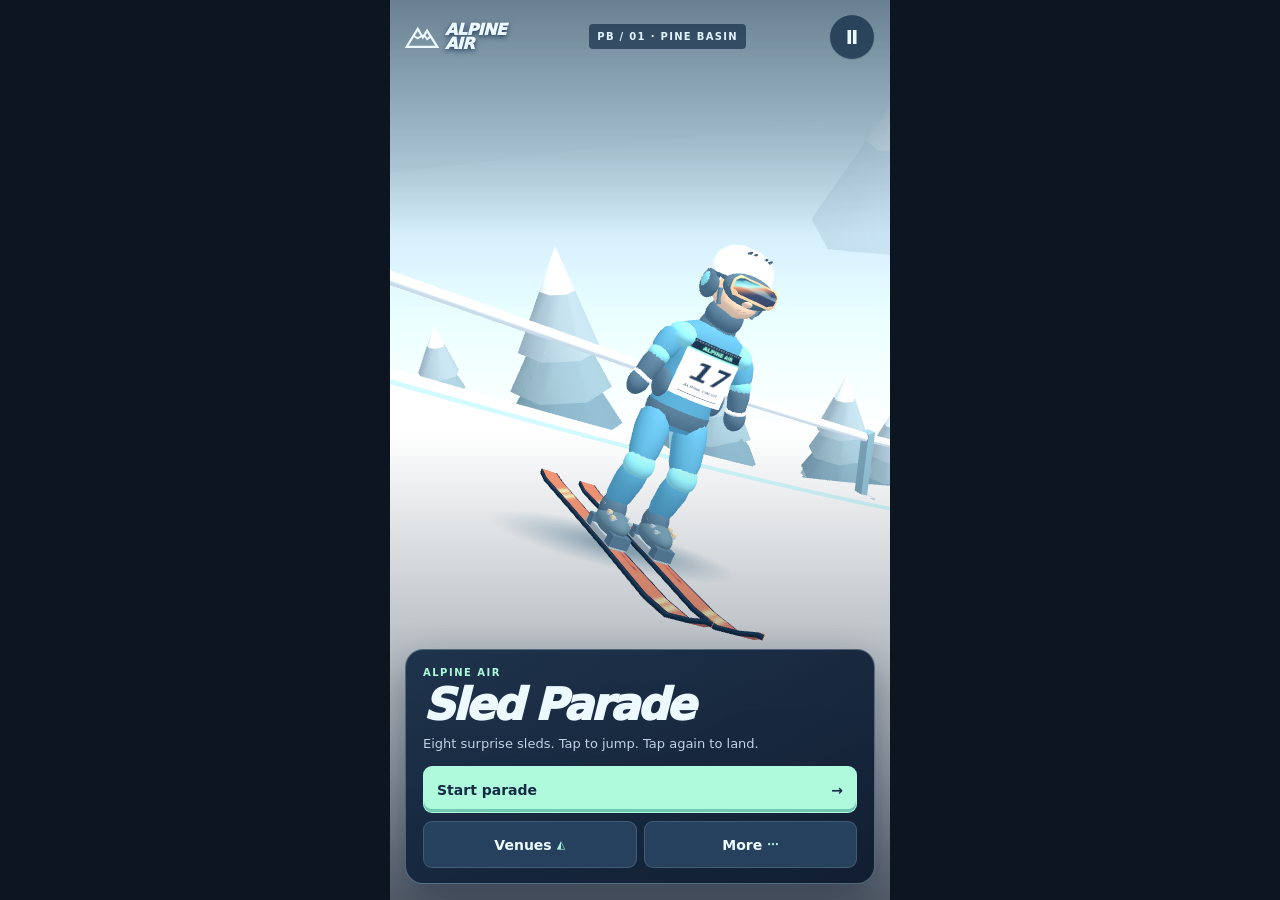
==== commit 5ddbe7b5: "Replace sled selection with an eight-stage comedy parade" ====
--- a/standalone.html
+++ b/standalone.html
@@ -1,21 +1,16 @@
 <!doctype html>
-<html lang="en"><head><meta charset="utf-8"><meta name="viewport" content="width=device-width,initial-scale=1,viewport-fit=cover"><meta name="theme-color" content="#101f32"><meta name="description" content="A pocket ski jumping tournament. Two taps, two jumps, three alpine hills."><title>Alpine Air</title><style>:root{color-scheme:dark;--ice:#ecfaff;--ink:#122640;--mint:#aff9dd;--sub:#a9c3d5;font:16px system-ui,sans-serif;background:#0c1520}*{box-sizing:border-box}[hidden]{display:none!important}html,body{margin:0;height:100%;overflow:hidden;overscroll-behavior:none}button{font:inherit;color:inherit;cursor:pointer;touch-action:manipulation;-webkit-tap-highlight-color:transparent}button:focus-visible{outline:2px solid #fff;outline-offset:3px}button:disabled{opacity:.48;cursor:default}#game{isolation:isolate;position:relative;height:100%;height:100dvh;max-width:500px;margin:auto;overflow:hidden;background:#adc9db;color:var(--ice);touch-action:none;--side:max(15px,env(safe-area-inset-left),env(safe-area-inset-right));--bottom:max(16px,env(safe-area-inset-bottom));--top:max(13px,env(safe-area-inset-top))}#stage,.vignette{position:absolute;inset:0}canvas{width:100%;height:100%;display:block}.vignette{background:linear-gradient(#10243782,transparent 26%,transparent 48%,#10243763 80%,#071526b0);pointer-events:none}header{position:absolute;z-index:3;top:var(--top);left:var(--side);right:var(--side);height:47px;display:flex;align-items:center;justify-content:space-between;gap:8px}.brand{display:flex;gap:6px;align-items:center;text-shadow:0 2px 5px #233d5a;font-weight:950;font-style:italic;line-height:.86;letter-spacing:-.035em}.brand svg{width:34px}.meet{font-size:10px;letter-spacing:.13em;text-transform:uppercase;font-weight:850;border-radius:4px;padding:7px 8px;background:#112944a9;color:#e0f4ff;white-space:nowrap}.round{border:1px solid #effaff60;background:#18324dcd;border-radius:100%;height:46px;width:46px;flex:none;font-size:19px;font-weight:850}
-.panel{position:absolute;bottom:var(--bottom);left:var(--side);right:var(--side);z-index:2;background:linear-gradient(150deg,#182e48f5,#101d31fa);border:1px solid #c5ecff54;border-radius:18px;padding:17px 17px 15px;box-shadow:0 16px 42px #0b132b63;max-height:calc(100% - 75px);overflow:auto;overscroll-behavior:contain;touch-action:pan-y}.panel:empty{display:none}.panel small,.coach small,#hud small{display:block;font-size:10px;letter-spacing:.15em;font-weight:900;color:var(--mint);text-transform:uppercase}.panel h1,.panel h2{font-size:clamp(26px,8.3vw,44px);line-height:.95;letter-spacing:-.055em;font-weight:950;font-style:italic;margin:6px 0 9px}.panel p{font-size:13px;line-height:1.4;color:#bed3e4;margin:7px 0 13px}.primary,.secondary,.choice{display:flex;align-items:center;justify-content:space-between;gap:8px;width:100%;padding:0 13px;min-height:47px;border-radius:9px;font-size:14px;font-weight:900;border:1px solid transparent}.primary{background:var(--mint);color:#142b43;box-shadow:inset 0 -3px #73c8b1}.secondary,.choice{background:#26415d;color:#eefaff;border-color:#d9f6ff26}.row{display:flex;gap:7px;margin-top:8px}.row>*{flex:1}.choice{margin-top:6px}.muted{color:#b6cddb;font-size:11px;font-weight:750}.scores{display:grid;gap:5px;margin:9px 0 11px}.score{display:grid;grid-template-columns:1fr 1fr auto;align-items:center;gap:6px;padding:7px 9px;border-radius:7px;background:#263d55;font-size:12px}.score b:last-child{color:var(--mint);font-variant-numeric:tabular-nums}.score strong{font-size:14px}.medal{position:absolute;right:18px;top:16px;font-size:29px;color:#ffe39b}.panel .reward{font-size:11px;margin:7px 0 0}
-#hud{position:absolute;z-index:1;left:var(--side);right:var(--side);top:calc(var(--top) + 57px);display:flex;justify-content:space-between;text-shadow:0 1px 4px #192e42}.wind{text-align:right}#hud strong{font-size:34px;line-height:1;letter-spacing:-.08em;font-style:italic}#hud sub{font-size:13px;vertical-align:baseline}#controls{position:absolute;bottom:var(--bottom);left:var(--side);right:var(--side);display:flex;align-items:end;gap:12px;z-index:2}.coach{flex:1;min-width:0;background:#132943ed;border:1px solid #b4e9ff57;border-radius:12px;padding:11px 10px;box-shadow:0 5px 25px #10203a55}.coach b{display:block;font-size:13px;margin:4px 0 9px}.track{position:relative;background:#6d8496;height:8px;border-radius:8px}.track #zone{position:absolute;top:0;bottom:0;background:#8bf5c9;border-radius:6px}.track i{height:14px;width:4px;position:absolute;top:-3px;background:white;border-radius:4px;box-shadow:0 1px 4px #0b2035;transform:translateX(-50%)}#tap{display:grid;justify-items:center;align-content:center;width:87px;height:87px;border-radius:50%;border:2px solid #e4fff5;background:#a9f7dc;color:#142b43;box-shadow:0 0 0 5px #12284280,inset 0 -5px #6abfae,0 8px 16px #14234350;font-size:11px;font-weight:950;letter-spacing:.1em;flex:none}#tap svg{width:29px;height:29px}#tap.landing svg{transform:rotate(180deg)}#tap:active{transform:scale(.94)}#tap.hot{box-shadow:0 0 0 6px #b9ffe173,0 0 20px #c2ffe9,inset 0 -5px #6abfae}#toast{position:absolute;top:26%;left:50%;transform:translateX(-50%);white-space:nowrap;z-index:2;padding:8px 13px;border-radius:5px;background:#142944;color:#f3fff8;border-left:4px solid var(--mint);font-size:12px;font-weight:950;letter-spacing:.1em;pointer-events:none;box-shadow:0 6px 16px #19324d58}#toast:empty{display:none}.rotate{display:none}.rotate strong{font-size:17px}
+<html lang="en"><head><meta charset="utf-8"><meta name="viewport" content="width=device-width,initial-scale=1,viewport-fit=cover"><meta name="theme-color" content="#101f32"><meta name="description" content="A pocket ski jumping tournament. Two taps, two jumps, three alpine hills."><title>Alpine Air</title><style>:root{color-scheme:dark;--ice:#ecfaff;--ink:#122640;--mint:#aff9dd;--sub:#a9c3d5;font:16px system-ui,sans-serif;background:#0c1520}*{box-sizing:border-box}[hidden]{display:none!important}html,body{margin:0;height:100%;overflow:hidden;overscroll-behavior:none}button{font:inherit;color:inherit;cursor:pointer;touch-action:manipulation;-webkit-tap-highlight-color:transparent}button:focus-visible{outline:2px solid #fff;outline-offset:3px}button:disabled{opacity:.48;cursor:default}#game{isolation:isolate;position:relative;height:100%;height:100dvh;max-width:500px;margin:auto;overflow:hidden;background:#adc9db;color:var(--ice);touch-action:none;--side:max(15px,env(safe-area-inset-left),env(safe-area-inset-right));--bottom:max(16px,env(safe-area-inset-bottom));--top:max(13px,env(safe-area-inset-top))}#stage,.vignette{position:absolute;inset:0}canvas{width:100%;height:100%;display:block}.vignette{background:linear-gradient(#10243782,transparent 26%,transparent 48%,#10243763 80%,#071526b0);pointer-events:none}header{position:absolute;z-index:3;top:var(--top);left:var(--side);right:var(--side);height:47px;display:flex;align-items:center;justify-content:space-between;gap:8px}.brand{display:flex;gap:6px;align-items:center;text-shadow:0 2px 5px #233d5a;font-weight:950;font-style:italic;line-height:.86;letter-spacing:-.035em}.brand svg{width:34px}.meet{font-size:10px;letter-spacing:.13em;text-transform:uppercase;font-weight:850;border-radius:4px;padding:7px 8px;background:#112944a9;color:#e0f4ff;white-space:nowrap}.round{border:1px solid #effaff60;background:#18324dcd;border-radius:100%;height:46px;width:46px;flex:none;font-size:19px;font-weight:850}
+.panel{position:absolute;bottom:var(--bottom);left:var(--side);right:var(--side);z-index:2;background:linear-gradient(150deg,#182e48f5,#101d31fa);border:1px solid #c5ecff54;border-radius:18px;padding:17px 17px 15px;box-shadow:0 16px 42px #0b132b63;max-height:calc(100% - 75px);overflow:auto;overscroll-behavior:contain;touch-action:pan-y}.panel:empty{display:none}.panel small,.coach small,#hud small{display:block;font-size:10px;letter-spacing:.15em;font-weight:900;color:var(--mint);text-transform:uppercase}.panel h1,.panel h2{font-size:clamp(26px,8.3vw,44px);line-height:.95;letter-spacing:-.055em;font-weight:950;font-style:italic;margin:6px 0 9px}.panel p{font-size:13px;line-height:1.4;color:#bed3e4;margin:7px 0 13px}.primary,.secondary,.choice{display:flex;align-items:center;justify-content:space-between;gap:8px;width:100%;padding:0 13px;min-height:47px;border-radius:9px;font-size:14px;font-weight:900;border:1px solid transparent}.primary{background:var(--mint);color:#142b43;box-shadow:inset 0 -3px #73c8b1}.secondary,.choice{background:#26415d;color:#eefaff;border-color:#d9f6ff26}.row{display:flex;gap:7px;margin-top:8px}.row>*{flex:1}.choice{margin-top:6px}.muted{color:#b6cddb;font-size:11px;font-weight:750}.scores{display:grid;gap:5px;margin:9px 0 11px}.score{display:grid;grid-template-columns:1fr 1fr auto;align-items:center;gap:6px;padding:7px 9px;border-radius:7px;background:#263d55;font-size:12px}.score b:last-child{color:var(--mint);font-variant-numeric:tabular-nums}.score strong{font-size:14px}.medal{position:absolute;right:18px;top:16px;font-size:29px;color:#ffe39b}.panel .reward{font-size:11px;margin:7px 0 0}
+#hud{position:absolute;z-index:1;left:var(--side);right:var(--side);top:calc(var(--top) + 57px);display:flex;justify-content:space-between;text-shadow:0 1px 4px #192e42}.wind{text-align:right}#hud strong{font-size:34px;line-height:1;letter-spacing:-.08em;font-style:italic}#hud sub{font-size:13px;vertical-align:baseline}#controls{position:absolute;bottom:var(--bottom);left:var(--side);right:var(--side);display:flex;align-items:end;gap:12px;z-index:2}.coach{flex:1;min-width:0;background:#132943ed;border:1px solid #b4e9ff57;border-radius:12px;padding:11px 10px;box-shadow:0 5px 25px #10203a55}.coach b{display:block;font-size:13px;margin:4px 0 9px}.track{position:relative;background:#6d8496;height:8px;border-radius:8px}.track #zone{position:absolute;top:0;bottom:0;background:#8bf5c9;border-radius:6px}.track i{height:14px;width:4px;position:absolute;top:-3px;background:white;border-radius:4px;box-shadow:0 1px 4px #0b2035;transform:translateX(-50%)}#tap{display:grid;justify-items:center;align-content:center;width:87px;height:87px;border-radius:50%;border:2px solid #e4fff5;background:#a9f7dc;color:#142b43;box-shadow:0 0 0 5px #12284280,inset 0 -5px #6abfae,0 8px 16px #14234350;font-size:11px;font-weight:950;letter-spacing:.1em;flex:none}#tap svg{width:29px;height:29px}#tap.landing svg{transform:rotate(180deg)}#tap:active{transform:scale(.94)}#tap.hot{box-shadow:0 0 0 6px #b9ffe173,0 0 20px #c2ffe9,inset 0 -5px #6abfae}#toast{position:absolute;top:26%;left:50%;transform:translateX(-50%);white-space:nowrap;z-index:2;padding:8px 13px;border-radius:5px;background:#142944;color:#f3fff8;border-left:4px solid var(--mint);font-size:12px;font-weight:950;letter-spacing:.1em;pointer-events:none;box-shadow:0 6px 16px #19324d58}#toast:empty{display:none}.rotate{display:none}.rotate strong{font-size:17px}
 @media(max-width:350px),(max-height:650px){.panel{padding:12px}.panel p{margin:6px 0 9px}.panel h1,.panel h2{font-size:30px}.primary,.secondary,.choice{min-height:44px}#tap{width:72px;height:72px}.coach{padding:8px}.coach b{margin:3px 0 6px}}@media(orientation:landscape) and (max-height:540px){.rotate{display:grid;place-content:center;text-align:center;position:absolute;inset:0;z-index:6;background:#132944;font-size:38px}}
-header .meet{min-width:0;overflow:hidden;text-overflow:ellipsis}
+header .meet{min-width:0;overflow:hidden;text-overflow:ellipsis}
 @media(max-width:360px){header{gap:6px}.brand{font-size:14px;gap:4px}.brand svg{width:28px}.meet{font-size:9px;letter-spacing:.055em;padding:7px 6px}}
-.rating{color:#ffdf8d;font-size:21px;letter-spacing:.1em;line-height:1.25}
+.rating{color:#ffdf8d;font-size:21px;letter-spacing:.1em;line-height:1.25}
 .track #zone.gold{background:#ffd77e}
-.home-dock button{justify-content:center;gap:5px;padding:0 6px;min-width:0}
-.home-dock button span:last-child{font-size:11px;color:#acf6df}
-.ride-grid{display:grid;grid-template-columns:1fr 1fr;gap:7px;margin:12px 0}
-.ride-choice{min-height:54px;padding:7px 9px;text-align:left;font-size:13px;font-weight:850;border:1px solid #c1e5f433;border-radius:8px;background:#263f59}
-.ride-choice small{margin-top:3px;color:#b5cedd;font-size:9px;letter-spacing:.08em}
-.ride-choice[aria-pressed="true"]{border-color:#abf6dc;background:#345c66;box-shadow:inset 3px 0 #aef5df}
-#toast.meme{color:#342445;background:#ffd684;border-color:#ee9768;transform:translateX(-50%) rotate(-3deg);letter-spacing:.055em}
-@media(max-width:350px){.ride-choice{min-height:48px}.home-dock button{font-size:12px}}
-.garage-dock button{padding:0 8px;white-space:nowrap;font-size:12px;gap:4px}
+.home-dock button{justify-content:center;gap:5px;padding:0 6px;min-width:0}
+.home-dock button span:last-child{font-size:11px;color:#acf6df}
+#toast.meme{color:#342445;background:#ffd684;border-color:#ee9768;transform:translateX(-50%) rotate(-3deg);letter-spacing:.055em}
+@media(max-width:350px){.home-dock button{font-size:12px}}
 </style></head>
 <body><main id="game" aria-label="Alpine Air">
 <div id="stage" aria-hidden="true"></div><div class="vignette"></div>
@@ -46,12 +41,28 @@
  {id:'ridge-reach',name:'Ridge Reach',hill:2,jumps:1,min:104,landing:.66,detail:'Reach 104 m and land with control on Aurora Ridge.'},
  {id:'north-star',name:'North Star',hill:2,jumps:2,min:99,gap:7,landing:.75,detail:'Land two jumps of at least 99 m, within 7 m of each other.'}
 ];
-const RIDES=[
- {id:'skis',name:'Classic Skis',tag:'Original'},
- {id:'tub',name:'Tub Launcher',tag:'Bath time'},
- {id:'cart',name:'Cart of Duty',tag:'Aisle nine'},
- {id:'duck',name:'Quack Attack',tag:'Unlicensed'}
+const TOUR=[
+ {id:'tub',name:'Tub Launcher',hill:0,tag:'A bath with no brakes.',clean:'SQUEAKY CLEAN.',crash:'THE SOAP GOT AWAY.'},
+ {id:'cart',name:'Cart of Duty',hill:1,tag:'Aisle nine is now airborne.',clean:'EXPRESS CHECKOUT.',crash:'CLEANUP ON AISLE NINE.'},
+ {id:'toilet',name:'Porcelain Express',hill:2,tag:'The throne is cleared for takeoff.',clean:'ROYAL FLUSH.',crash:'PLUMBING HAS LEFT THE CHAT.'},
+ {id:'duck',name:'Quack Attack',hill:3,tag:'The duck has declined a pilot license.',clean:'QUACK. NO NOTES.',crash:'DUCK AROUND AND FIND OUT.'},
+ {id:'toaster',name:'Pop-Tart Patrol',hill:4,tag:'Two slices. Zero flight training.',clean:'GOLDEN BROWN.',crash:'IT’S TOAST.'},
+ {id:'sofa',name:'Couch Potato 9000',hill:1,tag:'The remote is definitely in here.',clean:'COUCH DELIVERY COMPLETE.',crash:'THE COUCH ATE THE REMOTE.'},
+ {id:'banana',name:'Banana for Scale',hill:3,tag:'The peel is the safety system.',clean:'APPEALING LANDING.',crash:'PEELING OUT.'},
+ {id:'ufo',name:'Unidentified Flying Ottoman',hill:4,tag:'The aliens bought the cheap seats.',clean:'CONTACT CONFIRMED.',crash:'PLEASE DO NOT PHONE HOME.'}
 ];
+function tourStage(run){
+ const match=/^tour-(\d+)$/.exec(run?.activity??'');
+ return match?TOUR[Number(match[1])]:undefined;
+}
+const tourIndex=run=>TOUR.indexOf(tourStage(run));
+function newTourRun(index=0){return newRun(TOUR[index].hill,'tour-'+index)}
+const wipeout=run=>Boolean(tourStage(run))&&run.land<.45;
+function crashAmount(run){
+ if(run.phase!=='brake'||!wipeout(run))return 0;
+ const t=clamp(run.t/1.04);
+ return Math.sin(Math.PI*t)*(1-t*.35);
+}
 const clamp=(x,a=0,b=1)=>Math.min(b,Math.max(a,x));
 const challengeFor=run=>CHALLENGES.find(challenge=>challenge.id===run.activity);
 const jumpLimit=run=>run.activity==='circuit'?2:challengeFor(run)?.jumps??1;
@@ -68,14 +79,16 @@
  const best=HILLS.map((_,i)=>clamp(Number(v.best?.[i])||0,0,350));
  let unlocked=Number.isInteger(v.unlocked)?clamp(v.unlocked,0,HILLS.length-1):0;
  if(unlocked===2&&best[2]>=HILLS[2].target)unlocked=3;
- return {unlocked,best,practice:HILLS.map((_,i)=>clamp(Number(v.practice?.[i])||0,0,150)),medals,aurora:v.aurora===true,ember:v.ember===true,kit:['blue','rose','ice','aurora','ember','summit','gold'].includes(v.kit)?v.kit:'blue',sound:v.sound!==false,music:typeof v.music==='boolean'?v.music:v.sound!==false,ride:RIDES.some(ride=>ride.id===v.ride)?v.ride:'skis'}
+ return {unlocked,best,practice:HILLS.map((_,i)=>clamp(Number(v.practice?.[i])||0,0,150)),medals,aurora:v.aurora===true,ember:v.ember===true,kit:['blue','rose','ice','aurora','ember','summit','gold'].includes(v.kit)?v.kit:'blue',sound:v.sound!==false,music:typeof v.music==='boolean'?v.music:v.sound!==false}
 }
 function newRun(hill=0,activity='circuit'){return {hill,activity,attempt:0,results:[],phase:'ready',t:0,take:0,land:0,mark:false,z:-35,x:0}}
 function restoreRun(r,p){
  if(!r||!Number.isInteger(r.hill)||!HILLS[r.hill]||!Array.isArray(r.results))return null;
  const s=newRun(r.hill,r.activity??'circuit');
  const challenge=challengeFor(s);
- if(challenge){if(challenge.hill!==s.hill||!available(CHALLENGES.indexOf(challenge),p))return null}
+ const stage=tourStage(s);
+ if(stage){if(stage.hill!==s.hill)return null}
+ else if(challenge){if(challenge.hill!==s.hill||!available(CHALLENGES.indexOf(challenge),p))return null}
  else if(s.activity==='practice'){if(!practiceAvailable(s.hill,p))return null}
  else if(s.activity!=='circuit'||s.hill>p.unlocked)return null;
  const limit=jumpLimit(s);
@@ -168,10 +181,28 @@
   if(!mats.has(color))mats.set(color,new RideThree.MeshStandardMaterial({color,roughness:.52,metalness:.10}));
   return mats.get(color);
  };
- const block=(x,y,z,w,h,d,color)=>athlete.block(root,material(color),x,y,z,w,h,d);
- const oval=(x,y,z,w,h,d,color)=>athlete.oval(root,material(color),x,y,z,w,h,d);
+ let mount=root;
+ const block=(x,y,z,w,h,d,color)=>athlete.block(mount,material(color),x,y,z,w,h,d);
+ const oval=(x,y,z,w,h,d,color)=>athlete.oval(mount,material(color),x,y,z,w,h,d);
+ const pivot=(x,y,z,build)=>{
+  const joint=new RideThree.Group();
+  joint.position.set(x,y,z);
+  root.add(joint);
+  mount=joint;
+  build();
+  mount=root;
+  return joint;
+ };
  const rail=(x,y,z,length,color)=>block(x,y,z,.044,.045,length,color);
- const wheels=[];
+ const wheels=[],bits=[];
+ let gag=()=>{};
+ const scatter=(count,color,rounded=false)=>{
+  for(let i=0;i<count;i++){
+   const piece=rounded?oval(0,0,0,.052,.055,.058,color):block(0,0,0,.093,.041,.075,color);
+   piece.visible=false;
+   bits.push(piece);
+  }
+ };
  const steel=0x718e9e,cream=0xf1eee0,navy=0x244157;
  block(0,.076,-.045,.75,.073,1.64,id==='cart'?steel:0x54768a);
  for(const z of [-.71,.63])block(0,.078,z,.76,.074,.13,navy);
@@ -188,9 +219,11 @@
   block(.20,.55,1.05,.08,.31,.09,0xe0b568);
   block(.20,.70,1.00,.080,.072,.19,0xe0b568);
   block(.20,.656,.92,.07,.11,.07,0xb9854b);
-  for(const [x,y,z,s] of [[-.25,.43,-.93,.13],[-.34,.52,-.89,.082],[-.17,.48,-1.06,.095]]){
-   oval(x,y,z,s,s,s,0xc6edf0);
-  }
+  const foam=pivot(0,.42,-.98,()=>{
+   for(const [x,y,z,s] of [[-.25,.01,.05,.13],[-.34,.10,.09,.082],[-.17,.06,-.08,.095]])oval(x,y,z,s,s,s,0xc6edf0);
+  });
+  gag=(beat,impact)=>{foam.position.y=.42+Math.abs(Math.sin(beat*1.2))*.16+impact*.25};
+  scatter(9,0xc6edf0,true);
  }else if(id==='cart'){
   const red=0xe86664;
   for(const side of [-1,1]){
@@ -214,8 +247,12 @@
    for(let i=-3;i<=3;i++)block(i*.123,.218,z,.033,.20,.033,steel);
   }
   block(0,.601,-1.01,.91,.085,.082,red);
-  block(0,.21,.902,.37,.18,.053,red);
-  block(0,.208,.932,.27,.041,.013,0xffdb94);
+  const bell=pivot(0,.29,.902,()=>{
+   block(0,0,0,.37,.18,.053,red);
+   block(0,0,.03,.27,.041,.013,0xffdb94);
+  });
+  gag=(beat,impact)=>{bell.rotation.z=Math.sin(beat*3.5)*(.17+impact*.65)};
+  scatter(7,0xf3c06d);
  }else if(id==='duck'){
   const yellow=0xf0c441,orange=0xf38c39;
   for(const side of [-1,1]){
@@ -228,15 +265,103 @@
   oval(0,.246,.89,.44,.23,.33,yellow);
   oval(0,.515,1.039,.287,.303,.28,yellow);
   oval(0,.474,1.317,.234,.088,.204,orange);
-  oval(0,.439,1.338,.212,.052,.173,0xdf6831);
+  const beak=oval(0,.439,1.338,.212,.052,.173,0xdf6831);
   for(const side of [-1,1]){
    oval(side*.175,.588,1.238,.073,.088,.051,0xfff3da);
    oval(side*.190,.590,1.277,.042,.060,.027,0x26354a);
    oval(side*.185,.611,1.300,.012,.017,.010,0xffffff);
   }
- }
- return {root,wheels};
+  gag=(beat,impact)=>{beak.position.y=.439-(.035+impact*.11)*Math.abs(Math.sin(beat*2.6));beak.rotation.x=impact*.23};
+  scatter(8,0xffe99b);
+ }else if(id==='toilet'){
+  oval(0,.232,.76,.45,.165,.53,cream);
+  oval(0,.339,.79,.35,.041,.424,0x34465a);
+  oval(0,.345,.82,.25,.028,.319,0x64c4d6);
+  block(0,.353,-.84,.76,.55,.33,cream);
+  const lid=pivot(0,.64,-.83,()=>{
+   block(0,.01,.02,.81,.092,.39,0xfaf6e9);
+   block(.32,.02,.16,.089,.075,.10,steel);
+  });
+  gag=(beat,impact)=>{lid.rotation.x=Math.sin(beat*2)*.15-impact*.63;lid.position.y=.64+impact*.22};
+  scatter(9,0xf7f4e9);
+ }else if(id==='toaster'){
+  for(const side of [-1,1]){
+   block(side*.392,.235,.01,.154,.34,1.55,0x9c7ac1);
+   block(side*.466,.24,.03,.033,.23,1.28,0xd8bbeb);
+  }
+  block(0,.241,.86,.91,.363,.34,0xa47fc8);
+  block(0,.43,.86,.88,.059,.33,0xece9ed);
+  const toast=[];
+  for(const x of [-.22,.22]){
+   toast.push(pivot(x,.47,.86,()=>{
+    oval(0,.078,0,.157,.17,.048,0xc9873e);
+    oval(0,.088,.038,.129,.143,.025,0xf7d589);
+    for(const dot of [-.047,.047])oval(dot,.11,.062,.012,.018,.012,navy);
+   }));
+  }
+  gag=(beat,impact)=>toast.forEach((slice,i)=>{
+   slice.position.y=.47+Math.abs(Math.sin(beat*1.6+i))*.19+impact*(.54+i*.14);
+   slice.rotation.z=(i?1:-1)*impact*.72;
+  });
+  scatter(8,0xefbd70);
+ }else if(id==='sofa'){
+  const upholstery=0xa45362;
+  for(const side of [-1,1]){
+   oval(side*.419,.235,-.06,.128,.157,.83,upholstery);
+   oval(side*.418,.321,.54,.141,.129,.23,0xd17a75);
+  }
+  block(0,.348,-.98,.99,.53,.30,upholstery);
+  const cushion=pivot(.18,.608,-1.00,()=>{
+   oval(0,.03,0,.193,.10,.145,0xeeb881);
+   block(-.15,.11,.01,.085,.034,.21,0x484057);
+  });
+  gag=(beat,impact)=>{cushion.position.y=.608+.105*Math.abs(Math.sin(beat))+impact*.64;cushion.rotation.z=Math.sin(beat*1.6)*.20+impact*2.3};
+  scatter(7,0xd8927e);
+ }else if(id==='banana'){
+  for(const side of [-1,1]){
+   const peel=oval(side*.415,.229,-.02,.138,.175,.99,0xeab532);
+   peel.rotation.x=side*.055;
+  }
+  oval(0,.226,-.99,.404,.180,.344,0xf0ca44);
+  oval(0,.259,.97,.39,.182,.315,0xf5d64d);
+  const stem=pivot(0,.327,1.17,()=>{
+   oval(0,.16,.08,.115,.239,.116,0xd5a032).rotation.x=.49;
+   oval(0,.348,.17,.096,.054,.09,0x665443);
+  });
+  gag=(beat,impact)=>{stem.rotation.x=Math.sin(beat*2)*(.23+impact*.65);stem.rotation.z=impact*.32};
+  scatter(9,0xf7c837);
+ }else if(id==='ufo'){
+  const hull=0x7199bc;
+  for(const side of [-1,1]){
+   oval(side*.425,.24,-.02,.180,.151,.99,hull);
+   for(const z of [-.71,-.35,0,.35,.71])oval(side*.576,.264,z,.039,.046,.060,0x8df3cf);
+  }
+  oval(0,.258,.99,.48,.166,.31,hull);
+  oval(0,.275,-1.02,.47,.165,.26,hull);
+  const alien=pivot(0,.36,1.0,()=>{
+   oval(0,.02,0,.31,.08,.208,0x486487);
+   oval(0,.165,0,.158,.135,.125,0x9adf87);
+   for(const x of [-.063,.063])oval(x,.171,.10,.033,.042,.034,0x233b49);
+   block(0,.31,0,.023,.096,.021,steel);
+   oval(0,.367,0,.040,.042,.038,0xfad780);
+  });
+  gag=(beat,impact)=>{alien.rotation.y=beat*.70+impact*5.0;alien.position.y=.36+impact*.54};
+  scatter(10,0x96efcb,true);
+ }
+ return {root,wheels,gag,bits};
 }
+
+function animateRide(model,time,impact,braking,reduced){
+ const strength=reduced?0:impact;
+ model.gag(reduced?0:time*6,strength);
+ for(const [i,piece] of model.bits.entries()){
+  piece.visible=!reduced&&braking&&impact>.02;
+  if(!piece.visible)continue;
+  const a=i*2.399,reach=Math.min(1,time*1.8);
+  piece.position.set(Math.cos(a)*(.43+reach*.55),.70+impact*(.45+(i%4)*.13),Math.sin(a)*(.62+reach*.80));
+  piece.rotation.set(a+time*8,a*.5,time*5);
+ }
+}
 
 const Three = window.THREE;
 const up = new Three.Vector3(0, 1, 0);
@@ -577,6 +702,7 @@
     this.torso.updateMatrix();
     this.head.rotation.x = -pitch * .71;
     const [hip, ankle, knee, shoulder, elbow, hand, axis] = this.scratch;
+    const panic=intro||reduced?0:crashAmount(run);
 
     const connect = (mesh, a, b, width, depth = width) => {
       axis.subVectors(b,a);
@@ -599,8 +725,9 @@
       connect(limb.calf,knee,ankle,.105,.100);
       limb.knee.position.copy(knee);
       shoulder.set(side*.267,.486,.006);
-      elbow.set(side*(.27+armOut*.55),.486+elbowY,elbowZ);
-      hand.set(side*(.27+armOut),.486+handY,handZ);
+      const flail=panic*Math.sin(run.t*14+side*.7);
+      elbow.set(side*(.27+armOut*.55+panic*.09),.486+elbowY+flail*.10,elbowZ);
+      hand.set(side*(.27+armOut+panic*.22),.486+handY+flail*.24,handZ);
       connect(limb.upper,shoulder,elbow,.093);
       connect(limb.fore,elbow,hand,.078);
       limb.elbow.position.copy(elbow);
@@ -609,11 +736,12 @@
       limb.cuff.position.copy(hand).lerp(elbow,.18);
       limb.cuff.quaternion.copy(limb.fore.quaternion);
     }
-    const wheels=this.rides.get(this.ride)?.wheels;
-    if(wheels?.length){
+    const model=this.rides.get(this.ride);
+    if(model?.wheels.length){
       if(!intro&&!reduced&&['inrun','flight','brake'].includes(phase))this.wheelSpin-=dt*(phase==='flight'?6:22);
-      for(const wheel of wheels)wheel.rotation.x=this.wheelSpin;
+      for(const wheel of model.wheels)wheel.rotation.x=this.wheelSpin;
     }
+    if(model)animateRide(model,intro?0:run.t,intro?0:crashAmount(run),!intro&&phase==='brake',reduced);
   }
 
   setRide(id){
@@ -647,8 +775,8 @@
       }
     }
     if(this.ride!=='skis'){
-      for(const x of [-.60,.60])for(let i=0;i<=12;i++){
-        point.set(x,.025,-1.40+i*.2417).applyMatrix4(this.root.matrix);
+      for(const x of [-.69,.69])for(let i=0;i<=12;i++){
+        point.set(x,.019,-1.46+i*.251).applyMatrix4(this.root.matrix);
         lift=Math.max(lift,surfaceHeight(point.z)-point.y);
       }
     }
@@ -1006,8 +1134,10 @@
   const g=ground(z),slope=Math.atan2(ground(z+.85)-ground(z-.85),1.70);
   const air=fly?Math.sin(u*Math.PI)*(2.55+1.05*r.take):0;
   this.hero.position.set(x,g+.045+air,z);
-  this.hero.rotation.x=-slope+(fly?-.18*Math.sin(u*Math.PI):0);
+  const crash=reduced||intro?0:crashAmount(r);
+  this.hero.rotation.x=-slope+(fly?-.18*Math.sin(u*Math.PI):0)-crash*.20;
   this.hero.rotation.y=close?-1.83:0;
+  this.hero.rotation.z=crash*(tourIndex(r)%2===0?-.96:.96)*Math.sin(r.t*5.2);
   this.athlete.setRide(ride);
   this.athlete.pose(run,intro,dt,reduced);
   this.athlete.clearSnow(snowClearance);
@@ -1158,6 +1288,36 @@
  }
 }
 
+const rideCues={
+ tub:{wave:'sine',launch:[230,290,390],land:[330,410,620],crash:[380,290,210,160],slide:.63},
+ cart:{wave:'square',launch:[188,251,211],land:[392,494,660],crash:[255,193,244,136,171],slide:.93},
+ toilet:{wave:'triangle',launch:[190,245,340],land:[261,330,392,523],crash:[360,270,184,117,78],slide:1.38},
+ duck:{wave:'sawtooth',launch:[510,370],land:[620,460,575],crash:[580,460,290,175],slide:1.48},
+ toaster:{wave:'triangle',launch:[520,680],land:[880,1175],crash:[750,1180,235],slide:.77},
+ sofa:{wave:'triangle',launch:[132,158,196],land:[248,196,156],crash:[242,175,112,65],slide:1.30},
+ banana:{wave:'sine',launch:[262,338,530],land:[415,550,700],crash:[655,445,250,110],slide:1.65},
+ ufo:{wave:'sine',launch:[385,620,430,870],land:[700,480,940],crash:[970,580,365,195,120],slide:1.74}
+};
+function playRideSound(ctx,ride,event){
+ const cue=rideCues[ride];
+ if(!cue||ctx?.state!=='running')return;
+ cue[event].forEach((hz,i)=>{
+  const osc=ctx.createOscillator(),gain=ctx.createGain();
+  const start=ctx.currentTime+i*.077;
+  const duration=event==='crash'?.16:.125;
+  osc.type=cue.wave;
+  osc.frequency.setValueAtTime(hz*cue.slide,start);
+  osc.frequency.exponentialRampToValueAtTime(hz,start+duration*.70);
+  gain.gain.setValueAtTime(.0001,start);
+  gain.gain.exponentialRampToValueAtTime(cue.wave==='sawtooth'||cue.wave==='square'?.027:.064,start+.017);
+  gain.gain.exponentialRampToValueAtTime(.0001,start+duration);
+  osc.connect(gain);
+  gain.connect(ctx.destination);
+  osc.start(start);
+  osc.stop(start+duration+.008);
+ });
+}
+
 const $=id=>document.getElementById(id),key='alpine-air-v1';
 const reduced=matchMedia('(prefers-reduced-motion: reduce)');
 let data;try{data=JSON.parse(localStorage.getItem(key)||'null')}catch{}
@@ -1165,7 +1325,8 @@
 let pf=profile(valid(data)?data.profile:undefined);
 let circuit=restoreRun(valid(data)?data.run:null,pf)||newRun();
 let side=restoreRun(valid(data)?data.side:null,pf);
-let run=data?.selected==='side'&&side?side:circuit;
+let tour=restoreRun(valid(data)?data.tour:null,pf)||newTourRun();
+let run=data?.selected==='tour'?tour:data?.selected==='side'&&side?side:circuit;
 let mode='home',paused=false,changed=false,support={},fx=null,noticeUntil=0,last=0,ctx=null,music,view;
 const host=new AlpineHost(window,{
  status(v){support=v;if(mode==='kits')panel()},
@@ -1177,7 +1338,8 @@
    pf=cloud;
    circuit=restoreRun(v.run,pf)||newRun();
    side=restoreRun(v.side,pf);
-   run=v.selected==='side'&&side?side:circuit;
+   tour=restoreRun(v.tour,pf)||newTourRun();
+   run=v.selected==='tour'?tour:v.selected==='side'&&side?side:circuit;
    try{localStorage.setItem(key,JSON.stringify(payload()))}catch{}
   }else{
    pf.unlocked=Math.max(pf.unlocked,cloud.unlocked);
@@ -1191,8 +1353,15 @@
   if(!active()||paused)panel();
  }
 });
-function payload(){return {game:'alpine-air',v:1,profile:pf,run:snapshotRun(circuit),side:snapshotRun(side),selected:run===side?'side':'circuit'}}
-function selectRun(next){run=next;if(next.activity==='circuit')circuit=next;else side=next;mode='race';fx=null;save()}
+function payload(){return {game:'alpine-air',v:1,profile:pf,run:snapshotRun(circuit),side:snapshotRun(side),tour:snapshotRun(tour),selected:run===tour?'tour':run===side?'side':'circuit'}}
+function selectRun(next){
+ run=next;
+ if(tourStage(next))tour=next;
+ else if(next.activity==='circuit')circuit=next;
+ else side=next;
+ mode='race';fx=null;noticeUntil=0;$('toast').textContent='';save();
+}
+const displayedRide=()=>mode==='race'?tourStage(run)?.id??'skis':'skis';
 function save(){changed=true;let p=payload();try{localStorage.setItem(key,JSON.stringify(p))}catch{}host.save(p)}
 function unlockAudio(){
  try{
@@ -1204,13 +1373,11 @@
 function tone(notes,type='sine'){if(!pf.sound)return;try{const at=ctx.currentTime;notes.forEach((freq,i)=>{const t=at+i*.073,o=ctx.createOscillator(),g=ctx.createGain();o.type=type;o.frequency.value=freq;g.gain.setValueAtTime(.0001,t);g.gain.exponentialRampToValueAtTime(.063,t+.025);g.gain.exponentialRampToValueAtTime(.0001,t+.20);o.connect(g);g.connect(ctx.destination);o.start(t);o.stop(t+.205)})}catch{}}
 function notice(s,meme=false){$('toast').textContent=s;$('toast').classList.toggle('meme',meme);noticeUntil=performance.now()+1050}
 function rideLanding(run){
- if(pf.ride==='skis')return false;
- if(run.land<.45)notice('THIS IS FINE.',true);
- else if(run.land>.81)notice({tub:'BATH TIME. NAILED IT.',cart:'CLEANUP ON AISLE NINE',duck:'QUACK. NO NOTES.'}[pf.ride],true);
- else notice('TASK FAILED SUCCESSFULLY',true);
- if(pf.ride==='duck')tone([620,460,575],'sawtooth');
- if(pf.ride==='cart')tone([215,295,192,245],'square');
- if(pf.ride==='tub')tone([255,320,465],'sine');
+ const stage=tourStage(run);
+ if(!stage)return false;
+ const crashed=wipeout(run);
+ notice(crashed?stage.crash:stage.clean,true);
+ if(pf.sound)playRideSound(ctx,stage.id,crashed?'crash':'land');
  return true;
 }
 const button=(label,id,cl='primary',tail='→',disabled=false)=>'<button type="button" class="'+cl+'" data-do="'+id+'" '+(disabled?'disabled':'')+'><span>'+label+'</span><span aria-hidden="true">'+tail+'</span></button>';
@@ -1220,6 +1387,16 @@
 const starsLabel=stars=>'★'.repeat(stars)+'☆'.repeat(3-stars);
 function marks(run){
  return '<div class="scores">'+run.results.map(jump=>'<div class="score"><strong>'+jump.distance+' m</strong><span>Style '+jump.style.toFixed(1)+'</span><b>'+jump.points.toFixed(1)+' pts</b></div>').join('')+'</div>';
+}
+function tourPanel(){
+ const stage=tourStage(run),index=tourIndex(run),lastStage=index===TOUR.length-1;
+ const label='<small>Sled parade · '+(index+1)+' / '+TOUR.length+'</small>';
+ if(run.phase==='ready')return label+'<h2>'+stage.name+'</h2><p>'+stage.tag+'</p>'+button('Start descent','start');
+ if(run.phase!=='result')return '';
+ const title=lastStage?'Parade complete':wipeout(run)?'Spectacular wipeout':'Landed!';
+ return label+'<h2>'+title+'</h2>'+marks(run)+'<p>'+(wipeout(run)?stage.crash:stage.clean)+'</p>'+
+  (lastStage?button('Restart parade','tour-reset'):button('Next mystery sled','tour-next'))+
+  '<div class="row">'+button('Home','home','secondary','←')+'</div>';
 }
 function activityPanel(){
  const challenge=challengeFor(run);
@@ -1244,20 +1421,22 @@
  if(!view)return;
  if(paused){html='<small>Alpine circuit</small><h2>Paused</h2>'+button('Resume','resume')+'<div class="row">'+button(pf.sound?'SFX on':'SFX off','sound','secondary','◖')+button(pf.music?'Music on':'Music off','music','secondary','♪')+'</div>'}
  else if(mode==='home'){
-  html='<small>THE ALPINE CIRCUIT</small><h1>Catch the air.</h1><p>Tap to jump. Tap again to land.</p>'+
-   (run===side&&side.phase!=='result'?button('Resume '+(challengeFor(side)?.name??'practice'),'resume-side'):'')+
-   button(circuit.phase==='result'?'View results':circuit.results.length?'Continue meet':'Enter meet','enter',run===side&&side.phase!=='result'?'choice':'primary')+
-   '<div class="row home-dock">'+button('Garage','garage','secondary','◇')+button('Venues','hills','secondary','◭')+button('More','more','secondary','⋯')+'</div>';
- }
- else if(mode==='garage'){
-  html='<small>Questionable equipment</small><h2>Garage</h2><div class="ride-grid">'+
-   RIDES.map(ride=>'<button type="button" class="ride-choice" data-do="ride-'+ride.id+'" aria-pressed="'+(pf.ride===ride.id)+'"><span>'+ride.name+'</span><small>'+ride.tag+'</small></button>').join('')+
-   '</div><div class="row garage-dock">'+button('Back','home','secondary','←')+button('Suits','kits','secondary','◇')+button(pf.music?'Music on':'Music off','music','secondary','♪')+'</div>';
+  const began=tourIndex(tour)>0||tour.phase==='result';
+  html='<small>ALPINE AIR</small><h1>Sled Parade</h1><p>Eight surprise sleds. Tap to jump. Tap again to land.</p>'+
+   button(began?'Continue parade':'Start parade','tour')+
+   '<div class="row home-dock">'+button('Venues','hills','secondary','◭')+button('More','more','secondary','⋯')+'</div>';
+ }
+ else if(mode==='settings'){
+  html='<small>Alpine Air</small><h2>Settings</h2>'+button('Suits','kits','choice','◇')+
+   '<div class="row">'+button(pf.sound?'SFX on':'SFX off','sound','secondary','◖')+button(pf.music?'Music on':'Music off','music','secondary','♪')+'</div>'+
+   '<div class="row">'+button('Back','home','secondary','←')+'</div>';
  }
  else if(mode==='more'){
   html='<small>Alpine circuit</small><h2>More ways to play</h2>'+
+   button(circuit.phase==='result'?'Circuit results':circuit.results.length?'Continue circuit':'Classic circuit','enter','choice','◭')+
+   (side&&side.phase!=='result'?button('Resume '+(challengeFor(side)?.name??'practice'),'resume-side','choice'):'')+
    button('Challenges','challenges','choice','◈')+button('Practice','practice','choice','↻')+
-   '<div class="row">'+button('Back','home','secondary','←')+button(pf.sound?'SFX on':'SFX off','sound','secondary','◖')+'</div>';
+   '<div class="row">'+button('Back','home','secondary','←')+button('Settings','settings','secondary','♪')+'</div>';
  }
  else if(mode==='challenges'){
   html='<small>Alpine challenge board</small><h2>Challenges</h2><p>'+starTotal()+' / 18 stars · Clear a challenge to unlock the next.</p>'+
@@ -1279,8 +1458,9 @@
  else if(mode==='kits'){html='<small>Equipment</small><h2>Ski suits</h2>'+Object.keys(names).filter(k=>!['aurora','ember'].includes(k)||support[k]||pf[k]).map(k=>button(names[k],'kit-'+k,'choice',pf.kit===k?'✓':owned(k)?'◇':k==='summit'?'4 STARS':k==='gold'?'12 STARS':'LOCKED',!owned(k))).join('');
   if(support.aurora&&!pf.aurora)html+='<p class="reward">Like this game in GameWave to unlock Aurora Violet.</p>';
   if(support.ember&&!pf.ember)html+='<p class="reward">Post a direct comment in GameWave to unlock Ember Orange.</p>';
-  html+='<div class="row">'+button('Back','garage','secondary','←')+button(pf.sound?'SFX on':'SFX off','sound','secondary','◖')+'</div>';
- }else if(run.activity!=='circuit'){html=activityPanel()}
+  html+='<div class="row">'+button('Back','settings','secondary','←')+'</div>';
+ }else if(tourStage(run)){html=tourPanel()}
+ else if(run.activity!=='circuit'){html=activityPanel()}
  else if(run.phase==='ready'){html='<small>'+h.name+' · Jump '+(run.attempt+1)+' / 2</small><h2>At the gate</h2><p>Tap when the timing bar reaches mint. Two jumps to score '+h.target+' points.</p>'+button('Start descent','start')}
  else if(run.phase==='between'||run.phase==='result'){
   const done=run.phase==='result',win=total(run)>=h.target,finalHill=run.hill===HILLS.length-1;
@@ -1296,7 +1476,7 @@
  if(e==='start'){host.connect();host.start();save();tone([320,470]);panel()}
  if(e==='take'||e==='land'){
   const q=e==='take'?run.take:run.land;
-  if(e==='take'&&q>=.81&&pf.ride!=='skis')notice('YEET!',true);
+  if(e==='take'&&q>=.81&&tourStage(run))notice('YEET!',true);
   else notice(q>=.81?(e==='take'?'CLEAN TAKEOFF':'TELEMARK READY'):q>=.45?'GOOD TIMING':'OFF THE MARK');
   tone(q>=.81?[480,645,815]:[325,430]);if(q>=.81)navigator.vibrate?.(14);
  }
@@ -1310,8 +1490,11 @@
  if(id==='music'){pf.music=!pf.music;if(pf.music)unlockAudio();else music?.update(false);save();panel();return}
  tone([380]);
  if(id==='enter')selectRun(circuit);
+ else if(id==='tour')selectRun(tour);
+ else if(id==='tour-next'&&run===tour&&run.phase==='result'&&tourIndex(run)<TOUR.length-1)selectRun(newTourRun(tourIndex(run)+1));
+ else if(id==='tour-reset'&&run===tour&&run.phase==='result')selectRun(newTourRun());
  else if(id==='resume-side'&&side)selectRun(side);
- else if(['home','hills','kits','garage','more','challenges','practice'].includes(id))mode=id;
+ else if(['home','hills','kits','settings','more','challenges','practice'].includes(id))mode=id;
  else if(id==='second'){nextAttempt(run);mode='race';save()}
  else if(id.startsWith('challenge-')){
   const i=Number(id.slice(10)),challenge=CHALLENGES[i];
@@ -1325,14 +1508,10 @@
   if(n>pf.unlocked||n>=HILLS.length)return;
   selectRun(newRun(n))
  }else if(id.startsWith('kit-')){const k=id.slice(4);if(owned(k)){pf.kit=k;save()}}
- else if(id.startsWith('ride-')){
-  const ride=id.slice(5);
-  if(RIDES.some(option=>option.id===ride)){pf.ride=ride;save();tone(ride==='duck'?[520,400,650]:[430,610]);}
- }
  panel()
 });
 $('tap').addEventListener('click',press);
-$('menu').addEventListener('click',()=>{unlockAudio();tone([335]);if(active()){paused=!paused;if(paused)music?.update(false)}else{mode=mode==='home'?'garage':'home'}panel()});
+$('menu').addEventListener('click',()=>{unlockAudio();tone([335]);if(active()){paused=!paused;if(paused)music?.update(false)}else{mode=mode==='home'?'settings':'home'}panel()});
 window.addEventListener('keydown',e=>{if(e.repeat||e.target.closest?.('button'))return;if(e.code==='Space'&&active()){e.preventDefault();press()}});
 function freeze(){music?.update(false);if(active()&&!paused){paused=true;panel()}}
 document.addEventListener('visibilitychange',()=>{if(document.hidden)freeze()});wide.addEventListener('change',()=>{if(wide.matches)freeze()});
@@ -1353,7 +1532,7 @@
  $('zone').style.left=(clamp(left/duration)*100)+'%';
  $('zone').style.right=(100-clamp(right/duration)*100)+'%';
  $('zone').classList.toggle('gold',Boolean(gold));
- $('jump').textContent='JUMP '+(run.attempt+1)+' / '+jumpLimit(run);
+ $('jump').textContent=tourStage(run)?'SLED '+(tourIndex(run)+1)+' / '+TOUR.length:'JUMP '+(run.attempt+1)+' / '+jumpLimit(run);
  $('wind').textContent=h.wind===0?'— Calm':(h.wind>0?'→ ':'← ')+Math.abs(h.wind).toFixed(1)+' m/s';
  $('meters').firstChild.textContent=Math.round(Math.min(Math.max(0,run.z),distanceWorld(run))*2.36)+' ';
 }
@@ -1366,7 +1545,12 @@
   const training=run.activity==='practice'||Boolean(takeoffBand(run));
   const tutorial=(training||run.hill===0&&run.attempt===0)&&!run.mark&&(run.phase==='inrun'&&run.t>targetTake(run)-(training?.76:.55)||run.phase==='flight'&&run.t>targetLand(run)-.55);
   const e=tick(run,dt*(tutorial?.61:1));
-  if(e==='flight'){if(!run.take)notice('OFF THE LIP');tone([280,410],'triangle')}
+  if(e==='flight'){
+   if(!run.take)notice('OFF THE LIP');
+   const stage=tourStage(run);
+   if(stage){if(pf.sound)playRideSound(ctx,stage.id,'launch')}
+   else tone([280,410],'triangle');
+  }
   if(e==='touchdown'){
    fx={x:run.x,y:ground(run.z),z:run.z,t:1};
    if(!rideLanding(run)){notice(run.land>.81?'CLEAN TELEMARK':run.land>.45?'SAFE LANDING':'HARD LANDING');tone(run.land>.81?[325,490,650]:[165,120],'triangle')}
@@ -1383,9 +1567,9 @@
   controls()
  }
  if(!paused&&fx)fx.t=Math.max(0,fx.t-dt*1.24);
- view.render(run,pf.kit,mode,fx,reduced.matches,paused?0:dt,pf.ride);
-}
-try{view=new AlpineView($('stage'));view.render(run,pf.kit,mode,null,reduced.matches,1/60,pf.ride);panel();host.poll();requestAnimationFrame(frame)}
+ view.render(run,pf.kit,mode,fx,reduced.matches,paused?0:dt,displayedRide());
+}
+try{view=new AlpineView($('stage'));view.render(run,pf.kit,mode,null,reduced.matches,1/60,displayedRide());panel();host.poll();requestAnimationFrame(frame)}
 catch(e){console.error(e);$('panel').innerHTML='<small>Alpine Air</small><h2>3D unavailable</h2><p>This game needs WebGL. Try opening it in Safari, Chrome or Edge with hardware acceleration enabled.</p>'}
 
 })();</script></body></html>
